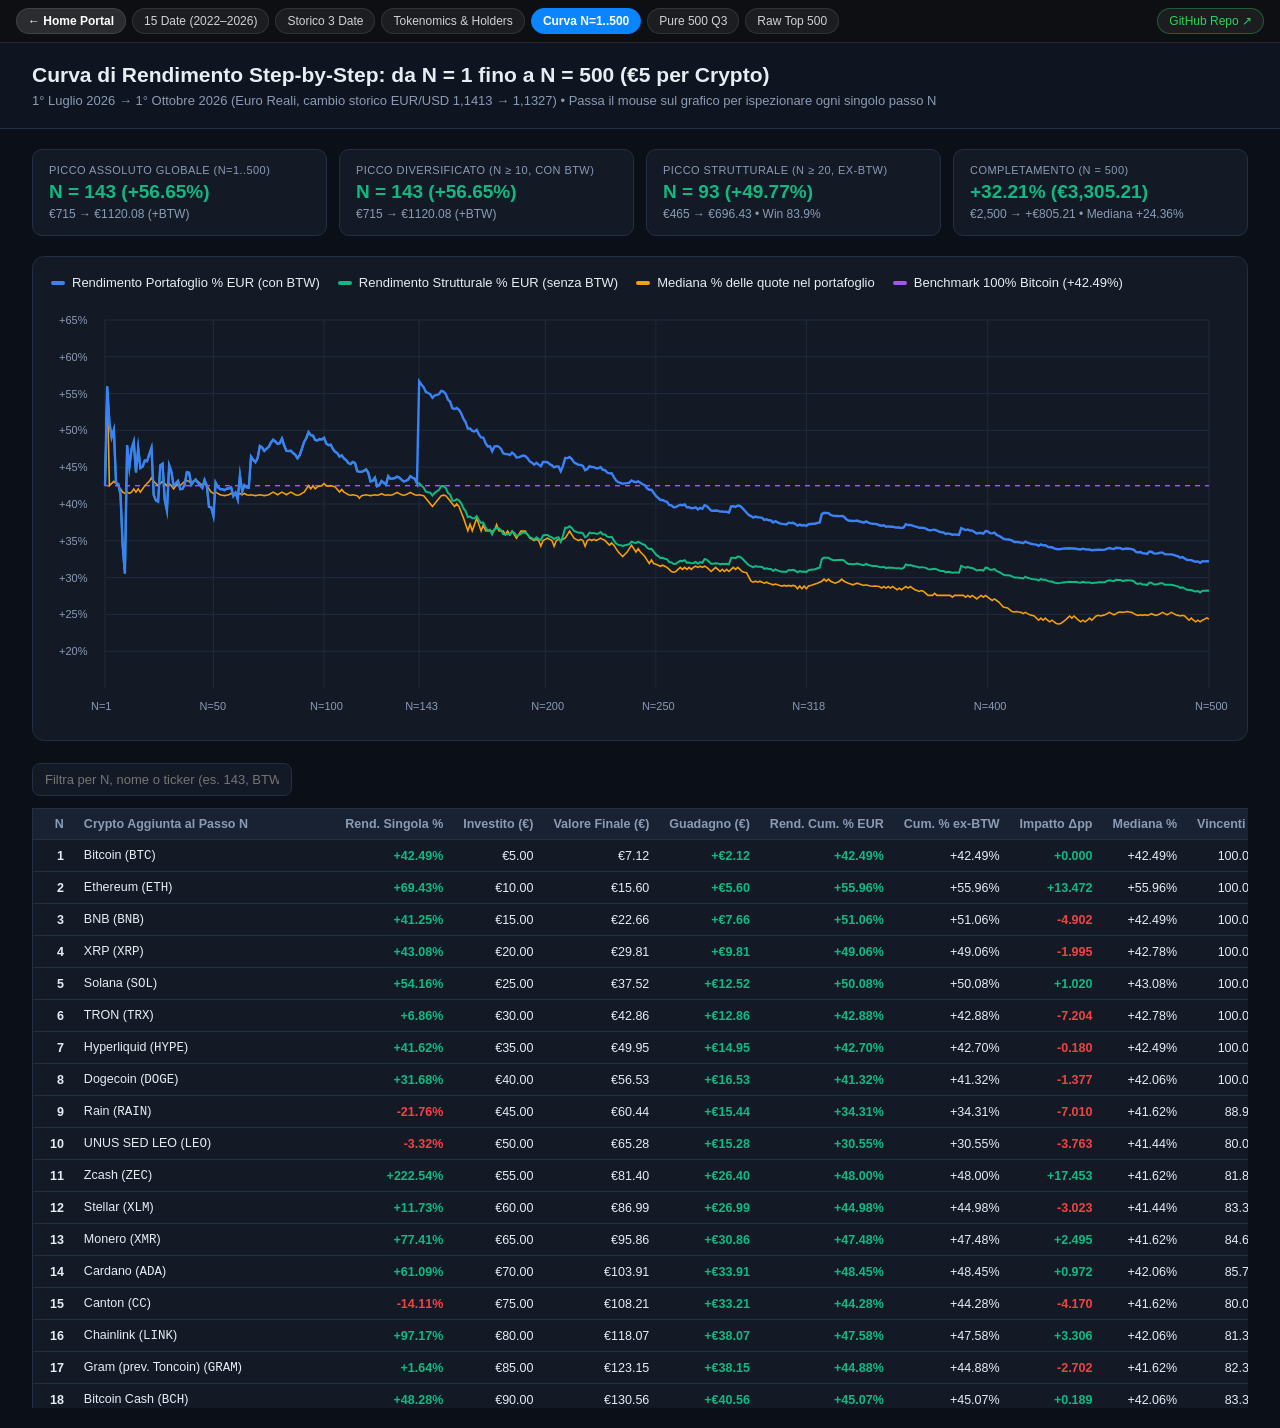
==== curva_rendimento_N1_to_N500.html @ 5c35a26c "Initial commit: Pure Crypto Top 500 multi-cycle forensic research (15 dates 2022-2026), 6 interactiv" ====
<!DOCTYPE html>
<html lang="it">
<head>
<meta charset="UTF-8">
<meta name="viewport" content="width=device-width, initial-scale=1.0">
<title>Curva di Rendimento Cumulativa Step-by-Step (N = 1 → 500)</title>
<style>
  :root { --bg:#0b0f17; --panel:#131a26; --border:#232f42; --text:#e6edf3; --muted:#8b9bb4; --blue:#3b82f6; --green:#10b981; --amber:#f59e0b; --red:#ef4444; --purple:#a855f7; }
  * { box-sizing:border-box; }
  body { margin:0; font-family:-apple-system,BlinkMacSystemFont,"Segoe UI",Roboto,sans-serif; background:var(--bg); color:var(--text); }
  header { padding:20px 32px; border-bottom:1px solid var(--border); background:#0f1520; }
  h1 { margin:0 0 6px; font-size:21px; }
  .sub { color:var(--muted); font-size:13px; }
  .wrap { padding:20px 32px; }
  .kpis { display:grid; grid-template-columns:repeat(auto-fit,minmax(220px,1fr)); gap:12px; margin-bottom:20px; }
  .kpi { background:var(--panel); border:1px solid var(--border); border-radius:10px; padding:14px 16px; }
  .kpi .lbl { font-size:11px; color:var(--muted); text-transform:uppercase; letter-spacing:.04em; }
  .kpi .val { font-size:19px; font-weight:700; margin-top:5px; }
  .kpi .det { font-size:12px; color:var(--muted); margin-top:4px; }
  .chart-card { background:var(--panel); border:1px solid var(--border); border-radius:12px; padding:18px; margin-bottom:22px; position:relative; }
  canvas { width:100%; height:420px; display:block; cursor:crosshair; }
  .legend { display:flex; flex-wrap:wrap; gap:18px; margin-bottom:12px; font-size:13px; }
  .leg-item { display:flex; align-items:center; gap:7px; }
  .swatch { width:14px; height:4px; border-radius:2px; }
  #tooltip { position:absolute; pointer-events:none; background:#0f172a; border:1px solid #334155; border-radius:8px; padding:10px 12px; font-size:12px; display:none; box-shadow:0 8px 24px rgba(0,0,0,.5); z-index:10; min-width:240px; }
  .controls { display:flex; gap:12px; flex-wrap:wrap; margin-bottom:12px; align-items:center; }
  input { background:var(--panel); color:var(--text); border:1px solid var(--border); border-radius:8px; padding:8px 12px; font-size:13px; min-width:260px; }
  table { width:100%; border-collapse:collapse; background:var(--panel); border:1px solid var(--border); font-size:12.5px; }
  th, td { padding:8px 10px; border-bottom:1px solid var(--border); text-align:right; white-space:nowrap; }
  th:nth-child(2), td:nth-child(2) { text-align:left; }
  th { background:#182232; color:var(--muted); position:sticky; top:0; cursor:pointer; }
  .pos { color:var(--green); font-weight:600; }
  .neg { color:var(--red); font-weight:600; }
</style>
</head>
<body>
<!-- AGY_UNIFIED_HUB_NAV -->
<style>
.agy-hub-nav{position:sticky;top:0;z-index:9999;display:flex;flex-wrap:wrap;align-items:center;gap:6px;padding:8px 16px;background:rgba(15,16,20,0.88);backdrop-filter:blur(14px);-webkit-backdrop-filter:blur(14px);border-bottom:1px solid rgba(255,255,255,0.1);font-family:-apple-system,BlinkMacSystemFont,"SF Pro Text","Segoe UI",Roboto,sans-serif;}
.agy-hub-nav .hub-pill{text-decoration:none;color:#d1d1d6;background:rgba(255,255,255,0.06);border:1px solid rgba(255,255,255,0.1);padding:5px 11px;border-radius:999px;font-size:12px;font-weight:500;transition:all .15s;}
.agy-hub-nav .hub-pill:hover{color:#fff;border-color:#0a84ff;background:rgba(10,132,255,0.2);}
.agy-hub-nav .hub-active{background:#0a84ff !important;color:#fff !important;border-color:#0a84ff !important;font-weight:600;}
.agy-hub-nav .hub-home{color:#fff;font-weight:600;background:rgba(255,255,255,0.12);}
.agy-hub-nav .hub-gh{margin-left:auto;color:#30d158;border-color:rgba(48,209,88,0.35);}
</style>
<nav class="agy-hub-nav"><a href="./index.html" class="hub-pill hub-home">&larr; Home Portal</a><a href="./multidate_15_2022_2026/dashboard_15date_ciclo_2022_2026.html" class="hub-pill">15 Date (2022–2026)</a><a href="./dashboard_storico_3date_500.html" class="hub-pill">Storico 3 Date</a><a href="./dashboard_tokenomics_holders_500.html" class="hub-pill">Tokenomics & Holders</a><a href="./curva_rendimento_N1_to_N500.html" class="hub-pill hub-active">Curva N=1..500</a><a href="./dashboard_pure500_crypto_2026.html" class="hub-pill">Pure 500 Q3</a><a href="./dashboard_top500_crypto_2026.html" class="hub-pill">Raw Top 500</a><a href="https://github.com/raffaele-ando/crypto-top500-multicycle-2022-2026" target="_blank" rel="noopener" class="hub-pill hub-gh">GitHub Repo &nearr;</a></nav>

<header>
  <h1>Curva di Rendimento Step-by-Step: da N = 1 fino a N = 500 (€5 per Crypto)</h1>
  <div class="sub">1° Luglio 2026 → 1° Ottobre 2026 (Euro Reali, cambio storico EUR/USD 1,1413 → 1,1327) • Passa il mouse sul grafico per ispezionare ogni singolo passo N</div>
</header>
<div class="wrap">
  <div class="kpis">
    <div class="kpi"><div class="lbl">Picco Assoluto Globale (N=1..500)</div><div class="val pos">N = 143 (+56.65%)</div><div class="det">€715 → €1120.08 (+BTW)</div></div>
    <div class="kpi"><div class="lbl">Picco Diversificato (N ≥ 10, con BTW)</div><div class="val pos">N = 143 (+56.65%)</div><div class="det">€715 → €1120.08 (+BTW)</div></div>
    <div class="kpi"><div class="lbl">Picco Strutturale (N ≥ 20, ex-BTW)</div><div class="val pos">N = 93 (+49.77%)</div><div class="det">€465 → €696.43 • Win 83.9%</div></div>
    <div class="kpi"><div class="lbl">Completamento (N = 500)</div><div class="val pos">+32.21% (€3,305.21)</div><div class="det">€2,500 → +€805.21 • Mediana +24.36%</div></div>
  </div>
  <div class="chart-card">
    <div class="legend">
      <div class="leg-item"><span class="swatch" style="background:#3b82f6"></span>Rendimento Portafoglio % EUR (con BTW)</div>
      <div class="leg-item"><span class="swatch" style="background:#10b981"></span>Rendimento Strutturale % EUR (senza BTW)</div>
      <div class="leg-item"><span class="swatch" style="background:#f59e0b"></span>Mediana % delle quote nel portafoglio</div>
      <div class="leg-item"><span class="swatch" style="background:#a855f7"></span>Benchmark 100% Bitcoin (+42.49%)</div>
    </div>
    <canvas id="cv"></canvas>
    <div id="tooltip"></div>
  </div>
  <div class="controls">
    <input type="text" id="q" placeholder="Filtra per N, nome o ticker (es. 143, BTW, PUMP, ETH)...">
  </div>
  <div style="overflow-x:auto; max-height:600px; overflow-y:auto;">
    <table>
      <thead>
        <tr>
          <th data-k="N">N</th>
          <th data-k="added_name">Crypto Aggiunta al Passo N</th>
          <th data-k="added_coin_pct_eur">Rend. Singola %</th>
          <th data-k="invested_eur">Investito (€)</th>
          <th data-k="portfolio_val_eur_real">Valore Finale (€)</th>
          <th data-k="portfolio_pnl_eur_real">Guadagno (€)</th>
          <th data-k="portfolio_pct_eur_real">Rend. Cum. % EUR</th>
          <th data-k="portfolio_pct_eur_ex_btw">Cum. % ex-BTW</th>
          <th data-k="marginal_impact_pp">Impatto Δpp</th>
          <th data-k="median_return_pct">Mediana %</th>
          <th data-k="win_rate_pct">Vincenti %</th>
        </tr>
      </thead>
      <tbody id="tb"></tbody>
    </table>
  </div>
</div>
<script>
const STEPS = [{"N": 1, "forensic_id": "cmc-1", "step_id": "step-001", "added_name": "Bitcoin", "added_symbol": "BTC", "added_mcap_jul1_usd": 1203130405284.7786, "added_coin_val_oct1_eur": 7.1244, "added_coin_pct_eur": 42.49, "invested_eur": 5.0, "portfolio_val_eur_real": 7.12, "portfolio_pnl_eur_real": 2.12, "portfolio_pct_eur_real": 42.4884, "portfolio_val_eur_const": 7.07, "portfolio_pct_usd": 41.413, "portfolio_pct_eur_ex_btw": 42.4884, "marginal_impact_pp": 0.0, "median_return_pct": 42.49, "winners": 1, "win_rate_pct": 100.0, "cross_sectional_std_pct": 0.0}, {"N": 2, "forensic_id": "cmc-1027", "step_id": "step-002", "added_name": "Ethereum", "added_symbol": "ETH", "added_mcap_jul1_usd": 194174764118.79102, "added_coin_val_oct1_eur": 8.4717, "added_coin_pct_eur": 69.43, "invested_eur": 10.0, "portfolio_val_eur_real": 15.6, "portfolio_pnl_eur_real": 5.6, "portfolio_pct_eur_real": 55.9608, "portfolio_val_eur_const": 15.48, "portfolio_pct_usd": 54.7837, "portfolio_pct_eur_ex_btw": 55.9608, "marginal_impact_pp": 13.4724, "median_return_pct": 55.96, "winners": 2, "win_rate_pct": 100.0, "cross_sectional_std_pct": 19.05}, {"N": 3, "forensic_id": "cmc-1839", "step_id": "step-003", "added_name": "BNB", "added_symbol": "BNB", "added_mcap_jul1_usd": 74145223949.48012, "added_coin_val_oct1_eur": 7.0627, "added_coin_pct_eur": 41.25, "invested_eur": 15.0, "portfolio_val_eur_real": 22.66, "portfolio_pnl_eur_real": 7.66, "portfolio_pct_eur_real": 51.0584, "portfolio_val_eur_const": 22.49, "portfolio_pct_usd": 49.9182, "portfolio_pct_eur_ex_btw": 51.0584, "marginal_impact_pp": -4.9024, "median_return_pct": 42.49, "winners": 3, "win_rate_pct": 100.0, "cross_sectional_std_pct": 15.92}, {"N": 4, "forensic_id": "cmc-52", "step_id": "step-004", "added_name": "XRP", "added_symbol": "XRP", "added_mcap_jul1_usd": 65487268447.62558, "added_coin_val_oct1_eur": 7.1539, "added_coin_pct_eur": 43.08, "invested_eur": 20.0, "portfolio_val_eur_real": 29.81, "portfolio_pnl_eur_real": 9.81, "portfolio_pct_eur_real": 49.0634, "portfolio_val_eur_const": 29.59, "portfolio_pct_usd": 47.9384, "portfolio_pct_eur_ex_btw": 49.0634, "marginal_impact_pp": -1.9949, "median_return_pct": 42.78, "winners": 4, "win_rate_pct": 100.0, "cross_sectional_std_pct": 13.6}, {"N": 5, "forensic_id": "cmc-5426", "step_id": "step-005", "added_name": "Solana", "added_symbol": "SOL", "added_mcap_jul1_usd": 44951996941.538666, "added_coin_val_oct1_eur": 7.7082, "added_coin_pct_eur": 54.16, "invested_eur": 25.0, "portfolio_val_eur_real": 37.52, "portfolio_pnl_eur_real": 12.52, "portfolio_pct_eur_real": 50.0837, "portfolio_val_eur_const": 37.24, "portfolio_pct_usd": 48.9509, "portfolio_pct_eur_ex_btw": 50.0837, "marginal_impact_pp": 1.0202, "median_return_pct": 43.08, "winners": 5, "win_rate_pct": 100.0, "cross_sectional_std_pct": 12.0}, {"N": 6, "forensic_id": "cmc-1958", "step_id": "step-006", "added_name": "TRON", "added_symbol": "TRX", "added_mcap_jul1_usd": 29945136382.44714, "added_coin_val_oct1_eur": 5.3431, "added_coin_pct_eur": 6.86, "invested_eur": 30.0, "portfolio_val_eur_real": 42.86, "portfolio_pnl_eur_real": 12.86, "portfolio_pct_eur_real": 42.8802, "portfolio_val_eur_const": 42.54, "portfolio_pct_usd": 41.8018, "portfolio_pct_eur_ex_btw": 42.8802, "marginal_impact_pp": -7.2035, "median_return_pct": 42.78, "winners": 6, "win_rate_pct": 100.0, "cross_sectional_std_pct": 20.65}, {"N": 7, "forensic_id": "cmc-32196", "step_id": "step-007", "added_name": "Hyperliquid", "added_symbol": "HYPE", "added_mcap_jul1_usd": 15774799943.296915, "added_coin_val_oct1_eur": 7.0811, "added_coin_pct_eur": 41.62, "invested_eur": 35.0, "portfolio_val_eur_real": 49.95, "portfolio_pnl_eur_real": 14.95, "portfolio_pct_eur_real": 42.7004, "portfolio_val_eur_const": 49.57, "portfolio_pct_usd": 41.6234, "portfolio_pct_eur_ex_btw": 42.7004, "marginal_impact_pp": -0.1798, "median_return_pct": 42.49, "winners": 7, "win_rate_pct": 100.0, "cross_sectional_std_pct": 18.86}, {"N": 8, "forensic_id": "cmc-74", "step_id": "step-008", "added_name": "Dogecoin", "added_symbol": "DOGE", "added_mcap_jul1_usd": 11180024295.686674, "added_coin_val_oct1_eur": 6.5841, "added_coin_pct_eur": 31.68, "invested_eur": 40.0, "portfolio_val_eur_real": 56.53, "portfolio_pnl_eur_real": 16.53, "portfolio_pct_eur_real": 41.3232, "portfolio_val_eur_const": 56.1, "portfolio_pct_usd": 40.2566, "portfolio_pct_eur_ex_btw": 41.3232, "marginal_impact_pp": -1.3772, "median_return_pct": 42.06, "winners": 8, "win_rate_pct": 100.0, "cross_sectional_std_pct": 17.89}, {"N": 9, "forensic_id": "cmc-38341", "step_id": "step-009", "added_name": "Rain", "added_symbol": "RAIN", "added_mcap_jul1_usd": 10283166117.10644, "added_coin_val_oct1_eur": 3.9119, "added_coin_pct_eur": -21.76, "invested_eur": 45.0, "portfolio_val_eur_real": 60.44, "portfolio_pnl_eur_real": 15.44, "portfolio_pct_eur_real": 34.3138, "portfolio_val_eur_const": 59.99, "portfolio_pct_usd": 33.3, "portfolio_pct_eur_ex_btw": 34.3138, "marginal_impact_pp": -7.0095, "median_return_pct": 41.62, "winners": 8, "win_rate_pct": 88.89, "cross_sectional_std_pct": 26.87}, {"N": 10, "forensic_id": "cmc-3957", "step_id": "step-010", "added_name": "UNUS SED LEO", "added_symbol": "LEO", "added_mcap_jul1_usd": 8509084747.01246, "added_coin_val_oct1_eur": 4.8342, "added_coin_pct_eur": -3.32, "invested_eur": 50.0, "portfolio_val_eur_real": 65.28, "portfolio_pnl_eur_real": 15.28, "portfolio_pct_eur_real": 30.5508, "portfolio_val_eur_const": 64.78, "portfolio_pct_usd": 29.5655, "portfolio_pct_eur_ex_btw": 30.5508, "marginal_impact_pp": -3.7629, "median_return_pct": 41.44, "winners": 8, "win_rate_pct": 80.0, "cross_sectional_std_pct": 27.99}, {"N": 11, "forensic_id": "cmc-1437", "step_id": "step-011", "added_name": "Zcash", "added_symbol": "ZEC", "added_mcap_jul1_usd": 6979238026.708068, "added_coin_val_oct1_eur": 16.1268, "added_coin_pct_eur": 222.54, "invested_eur": 55.0, "portfolio_val_eur_real": 81.4, "portfolio_pnl_eur_real": 26.4, "portfolio_pct_eur_real": 48.004, "portfolio_val_eur_const": 80.79, "portfolio_pct_usd": 46.887, "portfolio_pct_eur_ex_btw": 48.004, "marginal_impact_pp": 17.4532, "median_return_pct": 41.62, "winners": 9, "win_rate_pct": 81.82, "cross_sectional_std_pct": 63.69}, {"N": 12, "forensic_id": "cmc-512", "step_id": "step-012", "added_name": "Stellar", "added_symbol": "XLM", "added_mcap_jul1_usd": 6713867828.44067, "added_coin_val_oct1_eur": 5.5863, "added_coin_pct_eur": 11.73, "invested_eur": 60.0, "portfolio_val_eur_real": 86.99, "portfolio_pnl_eur_real": 26.99, "portfolio_pct_eur_real": 44.9809, "portfolio_val_eur_const": 86.33, "portfolio_pct_usd": 43.8866, "portfolio_pct_eur_ex_btw": 44.9809, "marginal_impact_pp": -3.0232, "median_return_pct": 41.44, "winners": 10, "win_rate_pct": 83.33, "cross_sectional_std_pct": 61.62}, {"N": 13, "forensic_id": "cmc-328", "step_id": "step-013", "added_name": "Monero", "added_symbol": "XMR", "added_mcap_jul1_usd": 5800906334.501596, "added_coin_val_oct1_eur": 8.8707, "added_coin_pct_eur": 77.41, "invested_eur": 65.0, "portfolio_val_eur_real": 95.86, "portfolio_pnl_eur_real": 30.86, "portfolio_pct_eur_real": 47.4758, "portfolio_val_eur_const": 95.14, "portfolio_pct_usd": 46.3627, "portfolio_pct_eur_ex_btw": 47.4758, "marginal_impact_pp": 2.4949, "median_return_pct": 41.62, "winners": 11, "win_rate_pct": 84.62, "cross_sectional_std_pct": 59.68}, {"N": 14, "forensic_id": "cmc-2010", "step_id": "step-014", "added_name": "Cardano", "added_symbol": "ADA", "added_mcap_jul1_usd": 5607029294.063232, "added_coin_val_oct1_eur": 8.0544, "added_coin_pct_eur": 61.09, "invested_eur": 70.0, "portfolio_val_eur_real": 103.91, "portfolio_pnl_eur_real": 33.91, "portfolio_pct_eur_real": 48.4481, "portfolio_val_eur_const": 103.13, "portfolio_pct_usd": 47.3277, "portfolio_pct_eur_ex_btw": 48.4481, "marginal_impact_pp": 0.9723, "median_return_pct": 42.06, "winners": 12, "win_rate_pct": 85.71, "cross_sectional_std_pct": 57.45}, {"N": 15, "forensic_id": "cmc-37263", "step_id": "step-015", "added_name": "Canton", "added_symbol": "CC", "added_mcap_jul1_usd": 5485744370.391269, "added_coin_val_oct1_eur": 4.2945, "added_coin_pct_eur": -14.11, "invested_eur": 75.0, "portfolio_val_eur_real": 108.21, "portfolio_pnl_eur_real": 33.21, "portfolio_pct_eur_real": 44.2776, "portfolio_val_eur_const": 107.39, "portfolio_pct_usd": 43.1886, "portfolio_pct_eur_ex_btw": 44.2776, "marginal_impact_pp": -4.1705, "median_return_pct": 41.62, "winners": 12, "win_rate_pct": 80.0, "cross_sectional_std_pct": 57.67}, {"N": 16, "forensic_id": "cmc-1975", "step_id": "step-016", "added_name": "Chainlink", "added_symbol": "LINK", "added_mcap_jul1_usd": 5344269455.731005, "added_coin_val_oct1_eur": 9.8585, "added_coin_pct_eur": 97.17, "invested_eur": 80.0, "portfolio_val_eur_real": 118.07, "portfolio_pnl_eur_real": 38.07, "portfolio_pct_eur_real": 47.5834, "portfolio_val_eur_const": 117.18, "portfolio_pct_usd": 46.4695, "portfolio_pct_eur_ex_btw": 47.5834, "marginal_impact_pp": 3.3058, "median_return_pct": 42.06, "winners": 13, "win_rate_pct": 81.25, "cross_sectional_std_pct": 57.26}, {"N": 17, "forensic_id": "cmc-11419", "step_id": "step-017", "added_name": "Gram (prev. Toncoin)", "added_symbol": "GRAM", "added_mcap_jul1_usd": 4216980730.014805, "added_coin_val_oct1_eur": 5.0821, "added_coin_pct_eur": 1.64, "invested_eur": 85.0, "portfolio_val_eur_real": 123.15, "portfolio_pnl_eur_real": 38.15, "portfolio_pct_eur_real": 44.881, "portfolio_val_eur_const": 122.22, "portfolio_pct_usd": 43.7875, "portfolio_pct_eur_ex_btw": 44.881, "marginal_impact_pp": -2.7024, "median_return_pct": 41.62, "winners": 14, "win_rate_pct": 82.35, "cross_sectional_std_pct": 56.55}, {"N": 18, "forensic_id": "cmc-1831", "step_id": "step-018", "added_name": "Bitcoin Cash", "added_symbol": "BCH", "added_mcap_jul1_usd": 4216388659.210888, "added_coin_val_oct1_eur": 7.4138, "added_coin_pct_eur": 48.28, "invested_eur": 90.0, "portfolio_val_eur_real": 130.56, "portfolio_pnl_eur_real": 40.56, "portfolio_pct_eur_real": 45.0696, "portfolio_val_eur_const": 129.58, "portfolio_pct_usd": 43.9747, "portfolio_pct_eur_ex_btw": 45.0696, "marginal_impact_pp": 0.1886, "median_return_pct": 42.06, "winners": 15, "win_rate_pct": 83.33, "cross_sectional_std_pct": 54.87}, {"N": 19, "forensic_id": "cmc-2", "step_id": "step-019", "added_name": "Litecoin", "added_symbol": "LTC", "added_mcap_jul1_usd": 3299010079.6821723, "added_coin_val_oct1_eur": 8.0389, "added_coin_pct_eur": 60.78, "invested_eur": 95.0, "portfolio_val_eur_real": 138.6, "portfolio_pnl_eur_real": 43.6, "portfolio_pct_eur_real": 45.8963, "portfolio_val_eur_const": 137.56, "portfolio_pct_usd": 44.7952, "portfolio_pct_eur_ex_btw": 45.8963, "marginal_impact_pp": 0.8268, "median_return_pct": 42.49, "winners": 16, "win_rate_pct": 84.21, "cross_sectional_std_pct": 53.45}, {"N": 20, "forensic_id": "cmc-4642", "step_id": "step-020", "added_name": "Hedera", "added_symbol": "HBAR", "added_mcap_jul1_usd": 3123294676.7184954, "added_coin_val_oct1_eur": 7.203, "added_coin_pct_eur": 44.06, "invested_eur": 100.0, "portfolio_val_eur_real": 145.8, "portfolio_pnl_eur_real": 45.8, "portfolio_pct_eur_real": 45.8045, "portfolio_val_eur_const": 144.7, "portfolio_pct_usd": 44.7041, "portfolio_pct_eur_ex_btw": 45.8045, "marginal_impact_pp": -0.0918, "median_return_pct": 42.78, "winners": 17, "win_rate_pct": 85.0, "cross_sectional_std_pct": 52.02}, {"N": 21, "forensic_id": "cmc-20947", "step_id": "step-021", "added_name": "Sui", "added_symbol": "SUI", "added_mcap_jul1_usd": 2899278994.172005, "added_coin_val_oct1_eur": 8.2781, "added_coin_pct_eur": 65.56, "invested_eur": 105.0, "portfolio_val_eur_real": 154.08, "portfolio_pnl_eur_real": 49.08, "portfolio_pct_eur_real": 46.7454, "portfolio_val_eur_const": 152.92, "portfolio_pct_usd": 45.6378, "portfolio_pct_eur_ex_btw": 46.7454, "marginal_impact_pp": 0.9409, "median_return_pct": 43.08, "winners": 18, "win_rate_pct": 85.71, "cross_sectional_std_pct": 50.89}, {"N": 22, "forensic_id": "cmc-5805", "step_id": "step-022", "added_name": "Avalanche", "added_symbol": "AVAX", "added_mcap_jul1_usd": 2876871231.8290606, "added_coin_val_oct1_eur": 8.3169, "added_coin_pct_eur": 66.34, "invested_eur": 110.0, "portfolio_val_eur_real": 162.4, "portfolio_pnl_eur_real": 52.4, "portfolio_pct_eur_real": 47.636, "portfolio_val_eur_const": 161.17, "portfolio_pct_usd": 46.5217, "portfolio_pct_eur_ex_btw": 47.636, "marginal_impact_pp": 0.8906, "median_return_pct": 43.57, "winners": 19, "win_rate_pct": 86.36, "cross_sectional_std_pct": 49.84}, {"N": 23, "forensic_id": "cmc-33223", "step_id": "step-023", "added_name": "LAB", "added_symbol": "LAB", "added_mcap_jul1_usd": 2777370759.866194, "added_coin_val_oct1_eur": 0.0298, "added_coin_pct_eur": -99.4, "invested_eur": 115.0, "portfolio_val_eur_real": 162.43, "portfolio_pnl_eur_real": 47.43, "portfolio_pct_eur_real": 41.243, "portfolio_val_eur_const": 161.2, "portfolio_pct_usd": 40.177, "portfolio_pct_eur_ex_btw": 41.243, "marginal_impact_pp": -6.393, "median_return_pct": 43.08, "winners": 19, "win_rate_pct": 82.61, "cross_sectional_std_pct": 57.54}, {"N": 24, "forensic_id": "cmc-3635", "step_id": "step-024", "added_name": "Cronos", "added_symbol": "CRO", "added_mcap_jul1_usd": 2568891028.042209, "added_coin_val_oct1_eur": 6.1675, "added_coin_pct_eur": 23.35, "invested_eur": 120.0, "portfolio_val_eur_real": 168.6, "portfolio_pnl_eur_real": 48.6, "portfolio_pct_eur_real": 40.4974, "portfolio_val_eur_const": 167.32, "portfolio_pct_usd": 39.437, "portfolio_pct_eur_ex_btw": 40.4974, "marginal_impact_pp": -0.7456, "median_return_pct": 42.78, "winners": 20, "win_rate_pct": 83.33, "cross_sectional_std_pct": 56.39}, {"N": 25, "forensic_id": "cmc-5994", "step_id": "step-025", "added_name": "Shiba Inu", "added_symbol": "SHIB", "added_mcap_jul1_usd": 2520786711.8176694, "added_coin_val_oct1_eur": 6.816, "added_coin_pct_eur": 36.32, "invested_eur": 125.0, "portfolio_val_eur_real": 175.41, "portfolio_pnl_eur_real": 50.41, "portfolio_pct_eur_real": 40.3303, "portfolio_val_eur_const": 174.09, "portfolio_pct_usd": 39.2712, "portfolio_pct_eur_ex_btw": 40.3303, "marginal_impact_pp": -0.1671, "median_return_pct": 42.49, "winners": 21, "win_rate_pct": 84.0, "cross_sectional_std_pct": 55.21}, {"N": 26, "forensic_id": "cmc-6535", "step_id": "step-026", "added_name": "NEAR Protocol", "added_symbol": "NEAR", "added_mcap_jul1_usd": 2344060269.9206953, "added_coin_val_oct1_eur": 13.4258, "added_coin_pct_eur": 168.52, "invested_eur": 130.0, "portfolio_val_eur_real": 188.84, "portfolio_pnl_eur_real": 58.84, "portfolio_pct_eur_real": 45.2605, "portfolio_val_eur_const": 187.41, "portfolio_pct_usd": 44.1642, "portfolio_pct_eur_ex_btw": 45.2605, "marginal_impact_pp": 4.9302, "median_return_pct": 42.78, "winners": 22, "win_rate_pct": 84.62, "cross_sectional_std_pct": 59.65}, {"N": 27, "forensic_id": "cmc-22974", "step_id": "step-027", "added_name": "Bittensor", "added_symbol": "TAO", "added_mcap_jul1_usd": 2243717133.7365546, "added_coin_val_oct1_eur": 7.5421, "added_coin_pct_eur": 50.84, "invested_eur": 135.0, "portfolio_val_eur_real": 196.38, "portfolio_pnl_eur_real": 61.38, "portfolio_pct_eur_real": 45.4672, "portfolio_val_eur_const": 194.9, "portfolio_pct_usd": 44.3693, "portfolio_pct_eur_ex_btw": 45.4672, "marginal_impact_pp": 0.2067, "median_return_pct": 43.08, "winners": 23, "win_rate_pct": 85.19, "cross_sectional_std_pct": 58.5}, {"N": 28, "forensic_id": "cmc-7326", "step_id": "step-028", "added_name": "DeXe", "added_symbol": "DEXE", "added_mcap_jul1_usd": 1932771566.6379426, "added_coin_val_oct1_eur": 0.4158, "added_coin_pct_eur": -91.68, "invested_eur": 140.0, "portfolio_val_eur_real": 196.8, "portfolio_pnl_eur_real": 56.8, "portfolio_pct_eur_real": 40.5689, "portfolio_val_eur_const": 195.31, "portfolio_pct_usd": 39.508, "portfolio_pct_eur_ex_btw": 40.5689, "marginal_impact_pp": -4.8983, "median_return_pct": 42.78, "winners": 23, "win_rate_pct": 82.14, "cross_sectional_std_pct": 62.99}, {"N": 29, "forensic_id": "cmc-33251", "step_id": "step-029", "added_name": "World Liberty Financial", "added_symbol": "WLFI", "added_mcap_jul1_usd": 1824635960.482095, "added_coin_val_oct1_eur": 4.9011, "added_coin_pct_eur": -1.98, "invested_eur": 145.0, "portfolio_val_eur_real": 201.7, "portfolio_pnl_eur_real": 56.7, "portfolio_pct_eur_real": 39.1018, "portfolio_val_eur_const": 200.18, "portfolio_pct_usd": 38.052, "portfolio_pct_eur_ex_btw": 39.1018, "marginal_impact_pp": -1.4671, "median_return_pct": 42.49, "winners": 23, "win_rate_pct": 79.31, "cross_sectional_std_pct": 62.36}, {"N": 30, "forensic_id": "cmc-7083", "step_id": "step-030", "added_name": "Uniswap", "added_symbol": "UNI", "added_mcap_jul1_usd": 1732102856.7821746, "added_coin_val_oct1_eur": 16.2204, "added_coin_pct_eur": 224.41, "invested_eur": 150.0, "portfolio_val_eur_real": 217.92, "portfolio_pnl_eur_real": 67.92, "portfolio_pct_eur_real": 45.2787, "portfolio_val_eur_const": 216.27, "portfolio_pct_usd": 44.1822, "portfolio_pct_eur_ex_btw": 45.2787, "marginal_impact_pp": 6.1769, "median_return_pct": 42.78, "winners": 24, "win_rate_pct": 80.0, "cross_sectional_std_pct": 69.99}, {"N": 31, "forensic_id": "cmc-36341", "step_id": "step-031", "added_name": "Aster", "added_symbol": "ASTER", "added_mcap_jul1_usd": 1698110486.7265217, "added_coin_val_oct1_eur": 5.925, "added_coin_pct_eur": 18.5, "invested_eur": 155.0, "portfolio_val_eur_real": 223.84, "portfolio_pnl_eur_real": 68.84, "portfolio_pct_eur_real": 44.4149, "portfolio_val_eur_const": 222.15, "portfolio_pct_usd": 43.3249, "portfolio_pct_eur_ex_btw": 44.4149, "marginal_impact_pp": -0.8638, "median_return_pct": 42.49, "winners": 25, "win_rate_pct": 80.65, "cross_sectional_std_pct": 68.98}, {"N": 32, "forensic_id": "cmc-35491", "step_id": "step-032", "added_name": "MemeCore", "added_symbol": "M", "added_mcap_jul1_usd": 1684623410.4597538, "added_coin_val_oct1_eur": 4.1434, "added_coin_pct_eur": -17.13, "invested_eur": 160.0, "portfolio_val_eur_real": 227.99, "portfolio_pnl_eur_real": 67.99, "portfolio_pct_eur_real": 42.4915, "portfolio_val_eur_const": 226.27, "portfolio_pct_usd": 41.4161, "portfolio_pct_eur_ex_btw": 42.4915, "marginal_impact_pp": -1.9234, "median_return_pct": 42.06, "winners": 25, "win_rate_pct": 78.12, "cross_sectional_std_pct": 68.73}, {"N": 33, "forensic_id": "cmc-3897", "step_id": "step-033", "added_name": "OKB", "added_symbol": "OKB", "added_mcap_jul1_usd": 1678660531.4658592, "added_coin_val_oct1_eur": 7.639, "added_coin_pct_eur": 52.78, "invested_eur": 165.0, "portfolio_val_eur_real": 235.63, "portfolio_pnl_eur_real": 70.63, "portfolio_pct_eur_real": 42.8033, "portfolio_val_eur_const": 233.85, "portfolio_pct_usd": 41.7255, "portfolio_pct_eur_ex_btw": 42.8033, "marginal_impact_pp": 0.3118, "median_return_pct": 42.49, "winners": 26, "win_rate_pct": 78.79, "cross_sectional_std_pct": 67.67}, {"N": 34, "forensic_id": "cmc-21159", "step_id": "step-034", "added_name": "Ondo", "added_symbol": "ONDO", "added_mcap_jul1_usd": 1580636878.894027, "added_coin_val_oct1_eur": 7.7135, "added_coin_pct_eur": 54.27, "invested_eur": 170.0, "portfolio_val_eur_real": 243.34, "portfolio_pnl_eur_real": 73.34, "portfolio_pct_eur_real": 43.1406, "portfolio_val_eur_const": 241.5, "portfolio_pct_usd": 42.0602, "portfolio_pct_eur_ex_btw": 43.1406, "marginal_impact_pp": 0.3373, "median_return_pct": 42.78, "winners": 27, "win_rate_pct": 79.41, "cross_sectional_std_pct": 66.67}, {"N": 35, "forensic_id": "cmc-29160", "step_id": "step-035", "added_name": "HTX", "added_symbol": "HTX", "added_mcap_jul1_usd": 1496209337.1802263, "added_coin_val_oct1_eur": 5.1948, "added_coin_pct_eur": 3.9, "invested_eur": 175.0, "portfolio_val_eur_real": 248.53, "portfolio_pnl_eur_real": 73.53, "portfolio_pct_eur_real": 42.0193, "portfolio_val_eur_const": 246.66, "portfolio_pct_usd": 40.9474, "portfolio_pct_eur_ex_btw": 42.0193, "marginal_impact_pp": -1.1213, "median_return_pct": 42.49, "winners": 28, "win_rate_pct": 80.0, "cross_sectional_std_pct": 66.01}, {"N": 36, "forensic_id": "cmc-6636", "step_id": "step-036", "added_name": "Polkadot", "added_symbol": "DOT", "added_mcap_jul1_usd": 1399859054.8944674, "added_coin_val_oct1_eur": 7.1645, "added_coin_pct_eur": 43.29, "invested_eur": 180.0, "portfolio_val_eur_real": 255.7, "portfolio_pnl_eur_real": 75.7, "portfolio_pct_eur_real": 42.0546, "portfolio_val_eur_const": 253.77, "portfolio_pct_usd": 40.9824, "portfolio_pct_eur_ex_btw": 42.0546, "marginal_impact_pp": 0.0353, "median_return_pct": 42.78, "winners": 29, "win_rate_pct": 80.56, "cross_sectional_std_pct": 65.06}, {"N": 37, "forensic_id": "cmc-27075", "step_id": "step-037", "added_name": "Mantle", "added_symbol": "MNT", "added_mcap_jul1_usd": 1396414057.8337445, "added_coin_val_oct1_eur": 8.1162, "added_coin_pct_eur": 62.32, "invested_eur": 185.0, "portfolio_val_eur_real": 263.81, "portfolio_pnl_eur_real": 78.81, "portfolio_pct_eur_real": 42.6024, "portfolio_val_eur_const": 261.82, "portfolio_pct_usd": 41.5261, "portfolio_pct_eur_ex_btw": 42.6024, "marginal_impact_pp": 0.5478, "median_return_pct": 43.08, "winners": 30, "win_rate_pct": 81.08, "cross_sectional_std_pct": 64.24}, {"N": 38, "forensic_id": "cmc-7278", "step_id": "step-038", "added_name": "Aave", "added_symbol": "AAVE", "added_mcap_jul1_usd": 1281586451.0385778, "added_coin_val_oct1_eur": 10.3996, "added_coin_pct_eur": 107.99, "invested_eur": 190.0, "portfolio_val_eur_real": 274.21, "portfolio_pnl_eur_real": 84.21, "portfolio_pct_eur_real": 44.3232, "portfolio_val_eur_const": 272.14, "portfolio_pct_usd": 43.2339, "portfolio_pct_eur_ex_btw": 44.3232, "marginal_impact_pp": 1.7208, "median_return_pct": 43.18, "winners": 31, "win_rate_pct": 81.58, "cross_sectional_std_pct": 64.25}, {"N": 39, "forensic_id": "cmc-13502", "step_id": "step-039", "added_name": "Worldcoin", "added_symbol": "WLD", "added_mcap_jul1_usd": 1267924706.4406395, "added_coin_val_oct1_eur": 7.0571, "added_coin_pct_eur": 41.14, "invested_eur": 195.0, "portfolio_val_eur_real": 281.27, "portfolio_pnl_eur_real": 86.27, "portfolio_pct_eur_real": 44.2416, "portfolio_val_eur_const": 279.15, "portfolio_pct_usd": 43.1529, "portfolio_pct_eur_ex_btw": 44.2416, "marginal_impact_pp": -0.0816, "median_return_pct": 43.08, "winners": 32, "win_rate_pct": 82.05, "cross_sectional_std_pct": 63.4}, {"N": 40, "forensic_id": "cmc-35697", "step_id": "step-040", "added_name": "Pi", "added_symbol": "PI", "added_mcap_jul1_usd": 1250769957.8073792, "added_coin_val_oct1_eur": 3.9658, "added_coin_pct_eur": -20.68, "invested_eur": 200.0, "portfolio_val_eur_real": 285.24, "portfolio_pnl_eur_real": 85.24, "portfolio_pct_eur_real": 42.6185, "portfolio_val_eur_const": 283.08, "portfolio_pct_usd": 41.542, "portfolio_pct_eur_ex_btw": 42.6185, "marginal_impact_pp": -1.6231, "median_return_pct": 42.78, "winners": 32, "win_rate_pct": 80.0, "cross_sectional_std_pct": 63.42}, {"N": 41, "forensic_id": "cmc-33038", "step_id": "step-041", "added_name": "Sky", "added_symbol": "SKY", "added_mcap_jul1_usd": 1230752829.9571123, "added_coin_val_oct1_eur": 8.0428, "added_coin_pct_eur": 60.86, "invested_eur": 205.0, "portfolio_val_eur_real": 293.28, "portfolio_pnl_eur_real": 88.28, "portfolio_pct_eur_real": 43.0633, "portfolio_val_eur_const": 291.07, "portfolio_pct_usd": 41.9835, "portfolio_pct_eur_ex_btw": 43.0633, "marginal_impact_pp": 0.4448, "median_return_pct": 43.08, "winners": 33, "win_rate_pct": 80.49, "cross_sectional_std_pct": 62.68}, {"N": 42, "forensic_id": "cmc-8916", "step_id": "step-042", "added_name": "Internet Computer", "added_symbol": "ICP", "added_mcap_jul1_usd": 1190071513.3986018, "added_coin_val_oct1_eur": 7.7133, "added_coin_pct_eur": 54.27, "invested_eur": 210.0, "portfolio_val_eur_real": 300.99, "portfolio_pnl_eur_real": 90.99, "portfolio_pct_eur_real": 43.33, "portfolio_val_eur_const": 298.72, "portfolio_pct_usd": 42.2482, "portfolio_pct_eur_ex_btw": 43.33, "marginal_impact_pp": 0.2667, "median_return_pct": 43.18, "winners": 34, "win_rate_pct": 80.95, "cross_sectional_std_pct": 61.94}, {"N": 43, "forensic_id": "cmc-11092", "step_id": "step-043", "added_name": "Bitget Token", "added_symbol": "BGB", "added_mcap_jul1_usd": 1119909186.7253296, "added_coin_val_oct1_eur": 6.2474, "added_coin_pct_eur": 24.95, "invested_eur": 215.0, "portfolio_val_eur_real": 307.24, "portfolio_pnl_eur_real": 92.24, "portfolio_pct_eur_real": 42.9025, "portfolio_val_eur_const": 304.92, "portfolio_pct_usd": 41.824, "portfolio_pct_eur_ex_btw": 42.9025, "marginal_impact_pp": -0.4275, "median_return_pct": 43.08, "winners": 35, "win_rate_pct": 81.4, "cross_sectional_std_pct": 61.26}, {"N": 44, "forensic_id": "cmc-1321", "step_id": "step-044", "added_name": "Ethereum Classic", "added_symbol": "ETC", "added_mcap_jul1_usd": 1102160328.7399406, "added_coin_val_oct1_eur": 6.3789, "added_coin_pct_eur": 27.58, "invested_eur": 220.0, "portfolio_val_eur_real": 313.62, "portfolio_pnl_eur_real": 93.62, "portfolio_pct_eur_real": 42.5542, "portfolio_val_eur_const": 311.25, "portfolio_pct_usd": 41.4783, "portfolio_pct_eur_ex_btw": 42.5542, "marginal_impact_pp": -0.3483, "median_return_pct": 42.78, "winners": 36, "win_rate_pct": 81.82, "cross_sectional_std_pct": 60.59}, {"N": 45, "forensic_id": "cmc-34104", "step_id": "step-045", "added_name": "Morpho", "added_symbol": "MORPHO", "added_mcap_jul1_usd": 1057327485.2525723, "added_coin_val_oct1_eur": 6.2939, "added_coin_pct_eur": 25.88, "invested_eur": 225.0, "portfolio_val_eur_real": 319.91, "portfolio_pnl_eur_real": 94.91, "portfolio_pct_eur_real": 42.1837, "portfolio_val_eur_const": 317.5, "portfolio_pct_usd": 41.1105, "portfolio_pct_eur_ex_btw": 42.1837, "marginal_impact_pp": -0.3706, "median_return_pct": 42.49, "winners": 37, "win_rate_pct": 82.22, "cross_sectional_std_pct": 59.95}, {"N": 46, "forensic_id": "cmc-24478", "step_id": "step-046", "added_name": "Pepe", "added_symbol": "PEPE", "added_mcap_jul1_usd": 961535739.5868504, "added_coin_val_oct1_eur": 9.6161, "added_coin_pct_eur": 92.32, "invested_eur": 230.0, "portfolio_val_eur_real": 329.53, "portfolio_pnl_eur_real": 99.53, "portfolio_pct_eur_real": 43.2736, "portfolio_val_eur_const": 327.04, "portfolio_pct_usd": 42.1923, "portfolio_pct_eur_ex_btw": 43.2736, "marginal_impact_pp": 1.09, "median_return_pct": 42.78, "winners": 38, "win_rate_pct": 82.61, "cross_sectional_std_pct": 59.74}, {"N": 47, "forensic_id": "cmc-2087", "step_id": "step-047", "added_name": "KuCoin Token", "added_symbol": "KCS", "added_mcap_jul1_usd": 938119708.1827635, "added_coin_val_oct1_eur": 5.3897, "added_coin_pct_eur": 7.79, "invested_eur": 235.0, "portfolio_val_eur_real": 334.92, "portfolio_pnl_eur_real": 99.92, "portfolio_pct_eur_real": 42.5187, "portfolio_val_eur_const": 332.39, "portfolio_pct_usd": 41.4431, "portfolio_pct_eur_ex_btw": 42.5187, "marginal_impact_pp": -0.7549, "median_return_pct": 42.49, "winners": 39, "win_rate_pct": 82.98, "cross_sectional_std_pct": 59.31}, {"N": 48, "forensic_id": "cmc-38837", "step_id": "step-048", "added_name": "Audiera", "added_symbol": "BEAT", "added_mcap_jul1_usd": 891301721.1995102, "added_coin_val_oct1_eur": 0.1598, "added_coin_pct_eur": -96.8, "invested_eur": 240.0, "portfolio_val_eur_real": 335.08, "portfolio_pnl_eur_real": 95.08, "portfolio_pct_eur_real": 39.6162, "portfolio_val_eur_const": 332.55, "portfolio_pct_usd": 38.5624, "portfolio_pct_eur_ex_btw": 39.6162, "marginal_impact_pp": -2.9025, "median_return_pct": 42.06, "winners": 39, "win_rate_pct": 81.25, "cross_sectional_std_pct": 62.03}, {"N": 49, "forensic_id": "cmc-20396", "step_id": "step-049", "added_name": "Kaspa", "added_symbol": "KAS", "added_mcap_jul1_usd": 849008988.2939551, "added_coin_val_oct1_eur": 6.7673, "added_coin_pct_eur": 35.35, "invested_eur": 245.0, "portfolio_val_eur_real": 341.85, "portfolio_pnl_eur_real": 96.85, "portfolio_pct_eur_real": 39.529, "portfolio_val_eur_const": 339.27, "portfolio_pct_usd": 38.476, "portfolio_pct_eur_ex_btw": 39.529, "marginal_impact_pp": -0.0871, "median_return_pct": 41.62, "winners": 40, "win_rate_pct": 81.63, "cross_sectional_std_pct": 61.38}, {"N": 50, "forensic_id": "cmc-38892", "step_id": "step-050", "added_name": "Stable", "added_symbol": "STABLE", "added_mcap_jul1_usd": 835432721.7714258, "added_coin_val_oct1_eur": 4.1291, "added_coin_pct_eur": -17.42, "invested_eur": 250.0, "portfolio_val_eur_real": 345.98, "portfolio_pnl_eur_real": 95.98, "portfolio_pct_eur_real": 38.3901, "portfolio_val_eur_const": 343.36, "portfolio_pct_usd": 37.3456, "portfolio_pct_eur_ex_btw": 38.3901, "marginal_impact_pp": -1.1389, "median_return_pct": 41.44, "winners": 40, "win_rate_pct": 80.0, "cross_sectional_std_pct": 61.28}, {"N": 51, "forensic_id": "cmc-3155", "step_id": "step-051", "added_name": "Quant", "added_symbol": "QNT", "added_mcap_jul1_usd": 807030908.984755, "added_coin_val_oct1_eur": 18.4291, "added_coin_pct_eur": 268.58, "invested_eur": 255.0, "portfolio_val_eur_real": 364.4, "portfolio_pnl_eur_real": 109.4, "portfolio_pct_eur_real": 42.9037, "portfolio_val_eur_const": 361.65, "portfolio_pct_usd": 41.8251, "portfolio_pct_eur_ex_btw": 42.9037, "marginal_impact_pp": 4.5135, "median_return_pct": 41.62, "winners": 41, "win_rate_pct": 80.39, "cross_sectional_std_pct": 68.7}, {"N": 52, "forensic_id": "cmc-3794", "step_id": "step-052", "added_name": "Cosmos", "added_symbol": "ATOM", "added_mcap_jul1_usd": 795549047.5295649, "added_coin_val_oct1_eur": 5.5913, "added_coin_pct_eur": 11.83, "invested_eur": 260.0, "portfolio_val_eur_real": 370.0, "portfolio_pnl_eur_real": 110.0, "portfolio_pct_eur_real": 42.306, "portfolio_val_eur_const": 367.2, "portfolio_pct_usd": 41.232, "portfolio_pct_eur_ex_btw": 42.306, "marginal_impact_pp": -0.5977, "median_return_pct": 41.44, "winners": 42, "win_rate_pct": 80.77, "cross_sectional_std_pct": 68.16}, {"N": 53, "forensic_id": "cmc-5690", "step_id": "step-053", "added_name": "Render", "added_symbol": "RENDER", "added_mcap_jul1_usd": 778680783.5576324, "added_coin_val_oct1_eur": 6.4062, "added_coin_pct_eur": 28.12, "invested_eur": 265.0, "portfolio_val_eur_real": 376.4, "portfolio_pnl_eur_real": 111.4, "portfolio_pct_eur_real": 42.0384, "portfolio_val_eur_const": 373.56, "portfolio_pct_usd": 40.9664, "portfolio_pct_eur_ex_btw": 42.0384, "marginal_impact_pp": -0.2676, "median_return_pct": 41.25, "winners": 43, "win_rate_pct": 81.13, "cross_sectional_std_pct": 67.53}, {"N": 54, "forensic_id": "cmc-29210", "step_id": "step-054", "added_name": "Jupiter", "added_symbol": "JUP", "added_mcap_jul1_usd": 777075113.4303412, "added_coin_val_oct1_eur": 7.0201, "added_coin_pct_eur": 40.4, "invested_eur": 270.0, "portfolio_val_eur_real": 383.42, "portfolio_pnl_eur_real": 113.42, "portfolio_pct_eur_real": 42.0081, "portfolio_val_eur_const": 380.53, "portfolio_pct_usd": 40.9363, "portfolio_pct_eur_ex_btw": 42.0081, "marginal_impact_pp": -0.0303, "median_return_pct": 41.2, "winners": 44, "win_rate_pct": 81.48, "cross_sectional_std_pct": 66.89}, {"N": 55, "forensic_id": "cmc-37745", "step_id": "step-055", "added_name": "c8ntinuum", "added_symbol": "CTM", "added_mcap_jul1_usd": 770037362.8922043, "added_coin_val_oct1_eur": 6.752, "added_coin_pct_eur": 35.04, "invested_eur": 275.0, "portfolio_val_eur_real": 390.17, "portfolio_pnl_eur_real": 115.17, "portfolio_pct_eur_real": 41.8814, "portfolio_val_eur_const": 387.23, "portfolio_pct_usd": 40.8106, "portfolio_pct_eur_ex_btw": 41.8814, "marginal_impact_pp": -0.1267, "median_return_pct": 41.14, "winners": 45, "win_rate_pct": 81.82, "cross_sectional_std_pct": 66.27}, {"N": 56, "forensic_id": "cmc-28321", "step_id": "step-056", "added_name": "Polygon (prev. MATIC)", "added_symbol": "POL", "added_mcap_jul1_usd": 760724157.9390508, "added_coin_val_oct1_eur": 7.616, "added_coin_pct_eur": 52.32, "invested_eur": 280.0, "portfolio_val_eur_real": 397.79, "portfolio_pnl_eur_real": 117.79, "portfolio_pct_eur_real": 42.0678, "portfolio_val_eur_const": 394.79, "portfolio_pct_usd": 40.9956, "portfolio_pct_eur_ex_btw": 42.0678, "marginal_impact_pp": 0.1864, "median_return_pct": 41.2, "winners": 46, "win_rate_pct": 82.14, "cross_sectional_std_pct": 65.68}, {"N": 57, "forensic_id": "cmc-4030", "step_id": "step-057", "added_name": "Algorand", "added_symbol": "ALGO", "added_mcap_jul1_usd": 754053452.3436196, "added_coin_val_oct1_eur": 7.3093, "added_coin_pct_eur": 46.19, "invested_eur": 285.0, "portfolio_val_eur_real": 405.1, "portfolio_pnl_eur_real": 120.1, "portfolio_pct_eur_real": 42.1401, "portfolio_val_eur_const": 402.04, "portfolio_pct_usd": 41.0673, "portfolio_pct_eur_ex_btw": 42.1401, "marginal_impact_pp": 0.0722, "median_return_pct": 41.25, "winners": 47, "win_rate_pct": 82.46, "cross_sectional_std_pct": 65.09}, {"N": 58, "forensic_id": "cmc-5488", "step_id": "step-058", "added_name": "JUST", "added_symbol": "JST", "added_mcap_jul1_usd": 753393687.5096873, "added_coin_val_oct1_eur": 7.4838, "added_coin_pct_eur": 49.68, "invested_eur": 290.0, "portfolio_val_eur_real": 412.58, "portfolio_pnl_eur_real": 122.58, "portfolio_pct_eur_real": 42.27, "portfolio_val_eur_const": 409.47, "portfolio_pct_usd": 41.1962, "portfolio_pct_eur_ex_btw": 42.27, "marginal_impact_pp": 0.1299, "median_return_pct": 41.44, "winners": 48, "win_rate_pct": 82.76, "cross_sectional_std_pct": 64.53}, {"N": 59, "forensic_id": "cmc-38590", "step_id": "step-059", "added_name": "币安人生", "added_symbol": "币安人生", "added_mcap_jul1_usd": 700674881.1024351, "added_coin_val_oct1_eur": 3.6104, "added_coin_pct_eur": -27.79, "invested_eur": 295.0, "portfolio_val_eur_real": 416.19, "portfolio_pnl_eur_real": 121.19, "portfolio_pct_eur_real": 41.0825, "portfolio_val_eur_const": 413.05, "portfolio_pct_usd": 40.0177, "portfolio_pct_eur_ex_btw": 41.0825, "marginal_impact_pp": -1.1875, "median_return_pct": 41.25, "winners": 48, "win_rate_pct": 81.36, "cross_sectional_std_pct": 64.62}, {"N": 60, "forensic_id": "cmc-4269", "step_id": "step-060", "added_name": "GateToken", "added_symbol": "GT", "added_mcap_jul1_usd": 697571657.897219, "added_coin_val_oct1_eur": 8.4231, "added_coin_pct_eur": 68.46, "invested_eur": 300.0, "portfolio_val_eur_real": 424.62, "portfolio_pnl_eur_real": 124.62, "portfolio_pct_eur_real": 41.5388, "portfolio_val_eur_const": 421.41, "portfolio_pct_usd": 40.4706, "portfolio_pct_eur_ex_btw": 41.5388, "marginal_impact_pp": 0.4563, "median_return_pct": 41.44, "winners": 49, "win_rate_pct": 81.67, "cross_sectional_std_pct": 64.16}, {"N": 61, "forensic_id": "cmc-3987", "step_id": "step-061", "added_name": "Beldex", "added_symbol": "BDX", "added_mcap_jul1_usd": 672388398.3342371, "added_coin_val_oct1_eur": 4.2542, "added_coin_pct_eur": -14.92, "invested_eur": 305.0, "portfolio_val_eur_real": 428.87, "portfolio_pnl_eur_real": 123.87, "portfolio_pct_eur_real": 40.6133, "portfolio_val_eur_const": 425.63, "portfolio_pct_usd": 39.5521, "portfolio_pct_eur_ex_btw": 40.6133, "marginal_impact_pp": -0.9255, "median_return_pct": 41.25, "winners": 49, "win_rate_pct": 80.33, "cross_sectional_std_pct": 64.04}, {"N": 62, "forensic_id": "cmc-30171", "step_id": "step-062", "added_name": "Ethena", "added_symbol": "ENA", "added_mcap_jul1_usd": 662171983.3564045, "added_coin_val_oct1_eur": 17.193, "added_coin_pct_eur": 243.86, "invested_eur": 310.0, "portfolio_val_eur_real": 446.06, "portfolio_pnl_eur_real": 136.06, "portfolio_pct_eur_real": 43.8915, "portfolio_val_eur_const": 442.7, "portfolio_pct_usd": 42.8055, "portfolio_pct_eur_ex_btw": 43.8915, "marginal_impact_pp": 3.2782, "median_return_pct": 41.44, "winners": 50, "win_rate_pct": 80.65, "cross_sectional_std_pct": 68.55}, {"N": 63, "forensic_id": "cmc-37298", "step_id": "step-063", "added_name": "Velvet", "added_symbol": "VELVET", "added_mcap_jul1_usd": 640976984.4317013, "added_coin_val_oct1_eur": 0.199, "added_coin_pct_eur": -96.02, "invested_eur": 315.0, "portfolio_val_eur_real": 446.26, "portfolio_pnl_eur_real": 131.26, "portfolio_pct_eur_real": 41.6707, "portfolio_val_eur_const": 442.89, "portfolio_pct_usd": 40.6014, "portfolio_pct_eur_ex_btw": 41.6707, "marginal_impact_pp": -2.2208, "median_return_pct": 41.25, "winners": 50, "win_rate_pct": 79.37, "cross_sectional_std_pct": 70.25}, {"N": 64, "forensic_id": "cmc-35509", "step_id": "step-064", "added_name": "Venice Token", "added_symbol": "VVV", "added_mcap_jul1_usd": 629699569.9802791, "added_coin_val_oct1_eur": 9.897, "added_coin_pct_eur": 97.94, "invested_eur": 320.0, "portfolio_val_eur_real": 456.16, "portfolio_pnl_eur_real": 136.16, "portfolio_pct_eur_real": 42.5499, "portfolio_val_eur_const": 452.72, "portfolio_pct_usd": 41.474, "portfolio_pct_eur_ex_btw": 42.5499, "marginal_impact_pp": 0.8792, "median_return_pct": 41.44, "winners": 51, "win_rate_pct": 79.69, "cross_sectional_std_pct": 70.04}, {"N": 65, "forensic_id": "cmc-2634", "step_id": "step-065", "added_name": "XDC Network", "added_symbol": "XDC", "added_mcap_jul1_usd": 586682641.8068321, "added_coin_val_oct1_eur": 6.1884, "added_coin_pct_eur": 23.77, "invested_eur": 325.0, "portfolio_val_eur_real": 462.35, "portfolio_pnl_eur_real": 137.35, "portfolio_pct_eur_real": 42.2609, "portfolio_val_eur_const": 458.86, "portfolio_pct_usd": 41.1872, "portfolio_pct_eur_ex_btw": 42.2609, "marginal_impact_pp": -0.289, "median_return_pct": 41.25, "winners": 52, "win_rate_pct": 80.0, "cross_sectional_std_pct": 69.53}, {"N": 66, "forensic_id": "cmc-2280", "step_id": "step-066", "added_name": "Filecoin", "added_symbol": "FIL", "added_mcap_jul1_usd": 584830332.8894013, "added_coin_val_oct1_eur": 6.9826, "added_coin_pct_eur": 39.65, "invested_eur": 330.0, "portfolio_val_eur_real": 469.33, "portfolio_pnl_eur_real": 139.33, "portfolio_pct_eur_real": 42.2214, "portfolio_val_eur_const": 465.79, "portfolio_pct_usd": 41.148, "portfolio_pct_eur_ex_btw": 42.2214, "marginal_impact_pp": -0.0395, "median_return_pct": 41.2, "winners": 53, "win_rate_pct": 80.3, "cross_sectional_std_pct": 68.99}, {"N": 67, "forensic_id": "cmc-36507", "step_id": "step-067", "added_name": "Pump.fun", "added_symbol": "PUMP", "added_mcap_jul1_usd": 560935951.172339, "added_coin_val_oct1_eur": 21.2318, "added_coin_pct_eur": 324.64, "invested_eur": 335.0, "portfolio_val_eur_real": 490.56, "portfolio_pnl_eur_real": 155.56, "portfolio_pct_eur_real": 46.4365, "portfolio_val_eur_const": 486.86, "portfolio_pct_usd": 45.3313, "portfolio_pct_eur_ex_btw": 46.4365, "marginal_impact_pp": 4.2151, "median_return_pct": 41.25, "winners": 54, "win_rate_pct": 80.6, "cross_sectional_std_pct": 76.67}, {"N": 68, "forensic_id": "cmc-7950", "step_id": "step-068", "added_name": "Flare", "added_symbol": "FLR", "added_mcap_jul1_usd": 557803816.553269, "added_coin_val_oct1_eur": 5.7885, "added_coin_pct_eur": 15.77, "invested_eur": 340.0, "portfolio_val_eur_real": 496.35, "portfolio_pnl_eur_real": 156.35, "portfolio_pct_eur_real": 45.9855, "portfolio_val_eur_const": 492.6, "portfolio_pct_usd": 44.8837, "portfolio_pct_eur_ex_btw": 45.9855, "marginal_impact_pp": -0.451, "median_return_pct": 41.2, "winners": 55, "win_rate_pct": 80.88, "cross_sectional_std_pct": 76.19}, {"N": 69, "forensic_id": "cmc-39064", "step_id": "step-069", "added_name": "Midnight", "added_symbol": "NIGHT", "added_mcap_jul1_usd": 517210944.48601365, "added_coin_val_oct1_eur": 6.2104, "added_coin_pct_eur": 24.21, "invested_eur": 345.0, "portfolio_val_eur_real": 502.56, "portfolio_pnl_eur_real": 157.56, "portfolio_pct_eur_real": 45.6699, "portfolio_val_eur_const": 498.77, "portfolio_pct_usd": 44.5705, "portfolio_pct_eur_ex_btw": 45.6699, "marginal_impact_pp": -0.3156, "median_return_pct": 41.14, "winners": 56, "win_rate_pct": 81.16, "cross_sectional_std_pct": 75.67}, {"N": 70, "forensic_id": "cmc-39125", "step_id": "step-070", "added_name": "Lighter", "added_symbol": "LIT", "added_mcap_jul1_usd": 513540526.70876175, "added_coin_val_oct1_eur": 9.3405, "added_coin_pct_eur": 86.81, "invested_eur": 350.0, "portfolio_val_eur_real": 511.9, "portfolio_pnl_eur_real": 161.9, "portfolio_pct_eur_real": 46.2576, "portfolio_val_eur_const": 508.04, "portfolio_pct_usd": 45.1538, "portfolio_pct_eur_ex_btw": 46.2576, "marginal_impact_pp": 0.5877, "median_return_pct": 41.2, "winners": 57, "win_rate_pct": 81.43, "cross_sectional_std_pct": 75.28}, {"N": 71, "forensic_id": "cmc-11841", "step_id": "step-071", "added_name": "Arbitrum", "added_symbol": "ARB", "added_mcap_jul1_usd": 487923263.9264095, "added_coin_val_oct1_eur": 13.1138, "added_coin_pct_eur": 162.28, "invested_eur": 355.0, "portfolio_val_eur_real": 525.02, "portfolio_pnl_eur_real": 170.02, "portfolio_pct_eur_real": 47.8917, "portfolio_val_eur_const": 521.05, "portfolio_pct_usd": 46.7755, "portfolio_pct_eur_ex_btw": 47.8917, "marginal_impact_pp": 1.6341, "median_return_pct": 41.25, "winners": 58, "win_rate_pct": 81.69, "cross_sectional_std_pct": 76.0}, {"N": 72, "forensic_id": "cmc-21794", "step_id": "step-072", "added_name": "Aptos", "added_symbol": "APT", "added_mcap_jul1_usd": 487808035.4916289, "added_coin_val_oct1_eur": 6.674, "added_coin_pct_eur": 33.48, "invested_eur": 360.0, "portfolio_val_eur_real": 531.69, "portfolio_pnl_eur_real": 171.69, "portfolio_pct_eur_real": 47.6916, "portfolio_val_eur_const": 527.68, "portfolio_pct_usd": 46.5769, "portfolio_pct_eur_ex_btw": 47.6916, "marginal_impact_pp": -0.2002, "median_return_pct": 41.2, "winners": 59, "win_rate_pct": 81.94, "cross_sectional_std_pct": 75.48}, {"N": 73, "forensic_id": "cmc-2694", "step_id": "step-073", "added_name": "Nexo", "added_symbol": "NEXO", "added_mcap_jul1_usd": 485665131.7261783, "added_coin_val_oct1_eur": 5.6671, "added_coin_pct_eur": 13.34, "invested_eur": 365.0, "portfolio_val_eur_real": 537.36, "portfolio_pnl_eur_real": 172.36, "portfolio_pct_eur_real": 47.221, "portfolio_val_eur_const": 533.3, "portfolio_pct_usd": 46.1099, "portfolio_pct_eur_ex_btw": 47.221, "marginal_impact_pp": -0.4705, "median_return_pct": 41.14, "winners": 60, "win_rate_pct": 82.19, "cross_sectional_std_pct": 75.06}, {"N": 74, "forensic_id": "cmc-29270", "step_id": "step-074", "added_name": "Aerodrome Finance", "added_symbol": "AERO", "added_mcap_jul1_usd": 452435351.9557772, "added_coin_val_oct1_eur": 8.4663, "added_coin_pct_eur": 69.33, "invested_eur": 370.0, "portfolio_val_eur_real": 545.82, "portfolio_pnl_eur_real": 175.82, "portfolio_pct_eur_real": 47.5197, "portfolio_val_eur_const": 541.7, "portfolio_pct_usd": 46.4063, "portfolio_pct_eur_ex_btw": 47.5197, "marginal_impact_pp": 0.2987, "median_return_pct": 41.2, "winners": 61, "win_rate_pct": 82.43, "cross_sectional_std_pct": 74.59}, {"N": 75, "forensic_id": "cmc-7226", "step_id": "step-075", "added_name": "Injective", "added_symbol": "INJ", "added_mcap_jul1_usd": 448394986.84463966, "added_coin_val_oct1_eur": 8.2617, "added_coin_pct_eur": 65.23, "invested_eur": 375.0, "portfolio_val_eur_real": 554.08, "portfolio_pnl_eur_real": 179.08, "portfolio_pct_eur_real": 47.7559, "portfolio_val_eur_const": 549.9, "portfolio_pct_usd": 46.6407, "portfolio_pct_eur_ex_btw": 47.7559, "marginal_impact_pp": 0.2362, "median_return_pct": 41.25, "winners": 62, "win_rate_pct": 82.67, "cross_sectional_std_pct": 74.11}, {"N": 76, "forensic_id": "cmc-7186", "step_id": "step-076", "added_name": "PancakeSwap", "added_symbol": "CAKE", "added_mcap_jul1_usd": 432311043.8213455, "added_coin_val_oct1_eur": 9.6604, "added_coin_pct_eur": 93.21, "invested_eur": 380.0, "portfolio_val_eur_real": 563.75, "portfolio_pnl_eur_real": 183.75, "portfolio_pct_eur_real": 48.354, "portfolio_val_eur_const": 559.49, "portfolio_pct_usd": 47.2343, "portfolio_pct_eur_ex_btw": 48.354, "marginal_impact_pp": 0.5981, "median_return_pct": 41.44, "winners": 63, "win_rate_pct": 82.89, "cross_sectional_std_pct": 73.8}, {"N": 77, "forensic_id": "cmc-131", "step_id": "step-077", "added_name": "Dash", "added_symbol": "DASH", "added_mcap_jul1_usd": 422204557.4668054, "added_coin_val_oct1_eur": 8.8612, "added_coin_pct_eur": 77.22, "invested_eur": 385.0, "portfolio_val_eur_real": 572.61, "portfolio_pnl_eur_real": 187.61, "portfolio_pct_eur_real": 48.7289, "portfolio_val_eur_const": 568.28, "portfolio_pct_usd": 47.6064, "portfolio_pct_eur_ex_btw": 48.7289, "marginal_impact_pp": 0.3749, "median_return_pct": 41.62, "winners": 64, "win_rate_pct": 83.12, "cross_sectional_std_pct": 73.39}, {"N": 78, "forensic_id": "cmc-3773", "step_id": "step-078", "added_name": "Artificial Superintelligence Alliance", "added_symbol": "FET", "added_mcap_jul1_usd": 401017511.3785844, "added_coin_val_oct1_eur": 6.5329, "added_coin_pct_eur": 30.66, "invested_eur": 390.0, "portfolio_val_eur_real": 579.14, "portfolio_pnl_eur_real": 189.14, "portfolio_pct_eur_real": 48.4972, "portfolio_val_eur_const": 574.77, "portfolio_pct_usd": 47.3765, "portfolio_pct_eur_ex_btw": 48.4972, "marginal_impact_pp": -0.2317, "median_return_pct": 41.44, "winners": 65, "win_rate_pct": 83.33, "cross_sectional_std_pct": 72.94}, {"N": 79, "forensic_id": "cmc-35336", "step_id": "step-079", "added_name": "OFFICIAL TRUMP", "added_symbol": "TRUMP", "added_mcap_jul1_usd": 399511188.4902435, "added_coin_val_oct1_eur": 6.171, "added_coin_pct_eur": 23.42, "invested_eur": 395.0, "portfolio_val_eur_real": 585.31, "portfolio_pnl_eur_real": 190.31, "portfolio_pct_eur_real": 48.1798, "portfolio_val_eur_const": 580.89, "portfolio_pct_usd": 47.0614, "portfolio_pct_eur_ex_btw": 48.1798, "marginal_impact_pp": -0.3174, "median_return_pct": 41.25, "winners": 66, "win_rate_pct": 83.54, "cross_sectional_std_pct": 72.53}, {"N": 80, "forensic_id": "cmc-34466", "step_id": "step-080", "added_name": "Pudgy Penguins", "added_symbol": "PENGU", "added_mcap_jul1_usd": 385592305.86571395, "added_coin_val_oct1_eur": 7.7622, "added_coin_pct_eur": 55.24, "invested_eur": 400.0, "portfolio_val_eur_real": 593.07, "portfolio_pnl_eur_real": 193.07, "portfolio_pct_eur_real": 48.2681, "portfolio_val_eur_const": 588.6, "portfolio_pct_usd": 47.149, "portfolio_pct_eur_ex_btw": 48.2681, "marginal_impact_pp": 0.0883, "median_return_pct": 41.44, "winners": 67, "win_rate_pct": 83.75, "cross_sectional_std_pct": 72.07}, {"N": 81, "forensic_id": "cmc-3077", "step_id": "step-081", "added_name": "VeChain", "added_symbol": "VET", "added_mcap_jul1_usd": 384306859.7361472, "added_coin_val_oct1_eur": 9.9208, "added_coin_pct_eur": 98.42, "invested_eur": 405.0, "portfolio_val_eur_real": 602.99, "portfolio_pnl_eur_real": 197.99, "portfolio_pct_eur_real": 48.8872, "portfolio_val_eur_const": 598.44, "portfolio_pct_usd": 47.7635, "portfolio_pct_eur_ex_btw": 48.8872, "marginal_impact_pp": 0.6191, "median_return_pct": 41.62, "winners": 68, "win_rate_pct": 83.95, "cross_sectional_std_pct": 71.83}, {"N": 82, "forensic_id": "cmc-28541", "step_id": "step-082", "added_name": "Jito", "added_symbol": "JTO", "added_mcap_jul1_usd": 375247290.3615423, "added_coin_val_oct1_eur": 3.5588, "added_coin_pct_eur": -28.82, "invested_eur": 410.0, "portfolio_val_eur_real": 606.55, "portfolio_pnl_eur_real": 196.55, "portfolio_pct_eur_real": 47.9395, "portfolio_val_eur_const": 601.97, "portfolio_pct_usd": 46.8229, "portfolio_pct_eur_ex_btw": 47.9395, "marginal_impact_pp": -0.9477, "median_return_pct": 41.44, "winners": 68, "win_rate_pct": 82.93, "cross_sectional_std_pct": 71.9}, {"N": 83, "forensic_id": "cmc-23095", "step_id": "step-083", "added_name": "Bonk", "added_symbol": "BONK", "added_mcap_jul1_usd": 374023838.5514331, "added_coin_val_oct1_eur": 4.4529, "added_coin_pct_eur": -10.94, "invested_eur": 415.0, "portfolio_val_eur_real": 611.0, "portfolio_pnl_eur_real": 196.0, "portfolio_pct_eur_real": 47.2301, "portfolio_val_eur_const": 606.39, "portfolio_pct_usd": 46.1188, "portfolio_pct_eur_ex_btw": 47.2301, "marginal_impact_pp": -0.7094, "median_return_pct": 41.25, "winners": 68, "win_rate_pct": 81.93, "cross_sectional_std_pct": 71.76}, {"N": 84, "forensic_id": "cmc-29420", "step_id": "step-084", "added_name": "Virtuals Protocol", "added_symbol": "VIRTUAL", "added_mcap_jul1_usd": 359261523.4963467, "added_coin_val_oct1_eur": 7.2174, "added_coin_pct_eur": 44.35, "invested_eur": 420.0, "portfolio_val_eur_real": 618.22, "portfolio_pnl_eur_real": 198.22, "portfolio_pct_eur_real": 47.1958, "portfolio_val_eur_const": 613.56, "portfolio_pct_usd": 46.0848, "portfolio_pct_eur_ex_btw": 47.1958, "marginal_impact_pp": -0.0343, "median_return_pct": 41.44, "winners": 69, "win_rate_pct": 82.14, "cross_sectional_std_pct": 71.32}, {"N": 85, "forensic_id": "cmc-23149", "step_id": "step-085", "added_name": "Sei", "added_symbol": "SEI", "added_mcap_jul1_usd": 341630298.98629165, "added_coin_val_oct1_eur": 7.4968, "added_coin_pct_eur": 49.94, "invested_eur": 425.0, "portfolio_val_eur_real": 625.72, "portfolio_pnl_eur_real": 200.72, "portfolio_pct_eur_real": 47.228, "portfolio_val_eur_const": 621.0, "portfolio_pct_usd": 46.1168, "portfolio_pct_eur_ex_btw": 47.228, "marginal_impact_pp": 0.0322, "median_return_pct": 41.62, "winners": 70, "win_rate_pct": 82.35, "cross_sectional_std_pct": 70.9}, {"N": 86, "forensic_id": "cmc-22861", "step_id": "step-086", "added_name": "Celestia", "added_symbol": "TIA", "added_mcap_jul1_usd": 328739634.15955734, "added_coin_val_oct1_eur": 6.0425, "added_coin_pct_eur": 20.85, "invested_eur": 430.0, "portfolio_val_eur_real": 631.76, "portfolio_pnl_eur_real": 201.76, "portfolio_pct_eur_real": 46.9213, "portfolio_val_eur_const": 626.99, "portfolio_pct_usd": 45.8124, "portfolio_pct_eur_ex_btw": 46.9213, "marginal_impact_pp": -0.3067, "median_return_pct": 41.44, "winners": 71, "win_rate_pct": 82.56, "cross_sectional_std_pct": 70.54}, {"N": 87, "forensic_id": "cmc-28081", "step_id": "step-087", "added_name": "SPX6900", "added_symbol": "SPX", "added_mcap_jul1_usd": 326281528.3442503, "added_coin_val_oct1_eur": 6.3339, "added_coin_pct_eur": 26.68, "invested_eur": 435.0, "portfolio_val_eur_real": 638.1, "portfolio_pnl_eur_real": 203.1, "portfolio_pct_eur_real": 46.6886, "portfolio_val_eur_const": 633.28, "portfolio_pct_usd": 45.5815, "portfolio_pct_eur_ex_btw": 46.6886, "marginal_impact_pp": -0.2327, "median_return_pct": 41.25, "winners": 72, "win_rate_pct": 82.76, "cross_sectional_std_pct": 70.16}, {"N": 88, "forensic_id": "cmc-10529", "step_id": "step-088", "added_name": "Sun [New]", "added_symbol": "SUN", "added_mcap_jul1_usd": 317408096.89165163, "added_coin_val_oct1_eur": 5.2074, "added_coin_pct_eur": 4.15, "invested_eur": 440.0, "portfolio_val_eur_real": 643.3, "portfolio_pnl_eur_real": 203.3, "portfolio_pct_eur_real": 46.2052, "portfolio_val_eur_const": 638.45, "portfolio_pct_usd": 45.1017, "portfolio_pct_eur_ex_btw": 46.2052, "marginal_impact_pp": -0.4834, "median_return_pct": 41.2, "winners": 73, "win_rate_pct": 82.95, "cross_sectional_std_pct": 69.9}, {"N": 89, "forensic_id": "cmc-6538", "step_id": "step-089", "added_name": "Curve DAO Token", "added_symbol": "CRV", "added_mcap_jul1_usd": 311767228.243934, "added_coin_val_oct1_eur": 9.1905, "added_coin_pct_eur": 83.81, "invested_eur": 445.0, "portfolio_val_eur_real": 652.49, "portfolio_pnl_eur_real": 207.49, "portfolio_pct_eur_real": 46.6277, "portfolio_val_eur_const": 647.57, "portfolio_pct_usd": 45.5211, "portfolio_pct_eur_ex_btw": 46.6277, "marginal_impact_pp": 0.4225, "median_return_pct": 41.25, "winners": 74, "win_rate_pct": 83.15, "cross_sectional_std_pct": 69.62}, {"N": 90, "forensic_id": "cmc-4847", "step_id": "step-090", "added_name": "Stacks", "added_symbol": "STX", "added_mcap_jul1_usd": 300386582.58679974, "added_coin_val_oct1_eur": 11.3843, "added_coin_pct_eur": 127.69, "invested_eur": 450.0, "portfolio_val_eur_real": 663.88, "portfolio_pnl_eur_real": 213.88, "portfolio_pct_eur_real": 47.5284, "portfolio_val_eur_const": 658.87, "portfolio_pct_usd": 46.4149, "portfolio_pct_eur_ex_btw": 47.5284, "marginal_impact_pp": 0.9006, "median_return_pct": 41.44, "winners": 75, "win_rate_pct": 83.33, "cross_sectional_std_pct": 69.75}, {"N": 91, "forensic_id": "cmc-29814", "step_id": "step-091", "added_name": "ether.fi", "added_symbol": "ETHFI", "added_mcap_jul1_usd": 296600183.79765505, "added_coin_val_oct1_eur": 11.4261, "added_coin_pct_eur": 128.52, "invested_eur": 455.0, "portfolio_val_eur_real": 675.3, "portfolio_pnl_eur_real": 220.3, "portfolio_pct_eur_real": 48.4184, "portfolio_val_eur_const": 670.21, "portfolio_pct_usd": 47.2982, "portfolio_pct_eur_ex_btw": 48.4184, "marginal_impact_pp": 0.89, "median_return_pct": 41.62, "winners": 76, "win_rate_pct": 83.52, "cross_sectional_std_pct": 69.88}, {"N": 92, "forensic_id": "cmc-28177", "step_id": "step-092", "added_name": "Pyth Network", "added_symbol": "PYTH", "added_mcap_jul1_usd": 296063261.5270931, "added_coin_val_oct1_eur": 9.9561, "added_coin_pct_eur": 99.12, "invested_eur": 460.0, "portfolio_val_eur_real": 685.26, "portfolio_pnl_eur_real": 225.26, "portfolio_pct_eur_real": 48.9695, "portfolio_val_eur_const": 680.09, "portfolio_pct_usd": 47.8452, "portfolio_pct_eur_ex_btw": 48.9695, "marginal_impact_pp": 0.5511, "median_return_pct": 42.06, "winners": 77, "win_rate_pct": 83.7, "cross_sectional_std_pct": 69.7}, {"N": 93, "forensic_id": "cmc-26997", "step_id": "step-093", "added_name": "LayerZero", "added_symbol": "ZRO", "added_mcap_jul1_usd": 287364063.01832867, "added_coin_val_oct1_eur": 11.1726, "added_coin_pct_eur": 123.45, "invested_eur": 465.0, "portfolio_val_eur_real": 696.43, "portfolio_pnl_eur_real": 231.43, "portfolio_pct_eur_real": 49.7704, "portfolio_val_eur_const": 691.18, "portfolio_pct_usd": 48.64, "portfolio_pct_eur_ex_btw": 49.7704, "marginal_impact_pp": 0.8009, "median_return_pct": 42.49, "winners": 78, "win_rate_pct": 83.87, "cross_sectional_std_pct": 69.74}, {"N": 94, "forensic_id": "cmc-1659", "step_id": "step-094", "added_name": "Gnosis", "added_symbol": "GNO", "added_mcap_jul1_usd": 286501584.0929211, "added_coin_val_oct1_eur": 5.5496, "added_coin_pct_eur": 10.99, "invested_eur": 470.0, "portfolio_val_eur_real": 701.98, "portfolio_pnl_eur_real": 231.98, "portfolio_pct_eur_real": 49.3579, "portfolio_val_eur_const": 696.68, "portfolio_pct_usd": 48.2306, "portfolio_pct_eur_ex_btw": 49.3579, "marginal_impact_pp": -0.4125, "median_return_pct": 42.06, "winners": 79, "win_rate_pct": 84.04, "cross_sectional_std_pct": 69.48}, {"N": 95, "forensic_id": "cmc-3602", "step_id": "step-095", "added_name": "Bitcoin SV", "added_symbol": "BSV", "added_mcap_jul1_usd": 277887011.5450629, "added_coin_val_oct1_eur": 7.1544, "added_coin_pct_eur": 43.09, "invested_eur": 475.0, "portfolio_val_eur_real": 709.14, "portfolio_pnl_eur_real": 234.14, "portfolio_pct_eur_real": 49.2919, "portfolio_val_eur_const": 703.78, "portfolio_pct_usd": 48.1651, "portfolio_pct_eur_ex_btw": 49.2919, "marginal_impact_pp": -0.066, "median_return_pct": 42.49, "winners": 80, "win_rate_pct": 84.21, "cross_sectional_std_pct": 69.12}, {"N": 96, "forensic_id": "cmc-9816", "step_id": "step-096", "added_name": "AINFT", "added_symbol": "NFT", "added_mcap_jul1_usd": 261163356.095266, "added_coin_val_oct1_eur": 4.5835, "added_coin_pct_eur": -8.33, "invested_eur": 480.0, "portfolio_val_eur_real": 713.72, "portfolio_pnl_eur_real": 233.72, "portfolio_pct_eur_real": 48.6917, "portfolio_val_eur_const": 708.33, "portfolio_pct_usd": 47.5694, "portfolio_pct_eur_ex_btw": 48.6917, "marginal_impact_pp": -0.6002, "median_return_pct": 42.06, "winners": 80, "win_rate_pct": 83.33, "cross_sectional_std_pct": 69.0}, {"N": 97, "forensic_id": "cmc-16086", "step_id": "step-097", "added_name": "BitTorrent [New]", "added_symbol": "BTT", "added_mcap_jul1_usd": 261048260.52765763, "added_coin_val_oct1_eur": 7.1164, "added_coin_pct_eur": 42.33, "invested_eur": 485.0, "portfolio_val_eur_real": 720.84, "portfolio_pnl_eur_real": 235.84, "portfolio_pct_eur_real": 48.6261, "portfolio_val_eur_const": 715.4, "portfolio_pct_usd": 47.5043, "portfolio_pct_eur_ex_btw": 48.6261, "marginal_impact_pp": -0.0656, "median_return_pct": 42.33, "winners": 81, "win_rate_pct": 83.51, "cross_sectional_std_pct": 68.65}, {"N": 98, "forensic_id": "cmc-9481", "step_id": "step-098", "added_name": "Pendle", "added_symbol": "PENDLE", "added_mcap_jul1_usd": 243829918.83020547, "added_coin_val_oct1_eur": 8.4004, "added_coin_pct_eur": 68.01, "invested_eur": 490.0, "portfolio_val_eur_real": 729.24, "portfolio_pnl_eur_real": 239.24, "portfolio_pct_eur_real": 48.8238, "portfolio_val_eur_const": 723.73, "portfolio_pct_usd": 47.7006, "portfolio_pct_eur_ex_btw": 48.8238, "marginal_impact_pp": 0.1978, "median_return_pct": 42.41, "winners": 82, "win_rate_pct": 83.67, "cross_sectional_std_pct": 68.32}, {"N": 99, "forensic_id": "cmc-10603", "step_id": "step-099", "added_name": "Immutable", "added_symbol": "IMX", "added_mcap_jul1_usd": 237554182.0159755, "added_coin_val_oct1_eur": 7.2211, "added_coin_pct_eur": 44.42, "invested_eur": 495.0, "portfolio_val_eur_real": 736.46, "portfolio_pnl_eur_real": 241.46, "portfolio_pct_eur_real": 48.7794, "portfolio_val_eur_const": 730.9, "portfolio_pct_usd": 47.6565, "portfolio_pct_eur_ex_btw": 48.7794, "marginal_impact_pp": -0.0445, "median_return_pct": 42.49, "winners": 83, "win_rate_pct": 83.84, "cross_sectional_std_pct": 67.97}, {"N": 100, "forensic_id": "cmc-30495", "step_id": "step-100", "added_name": "Monad", "added_symbol": "MON", "added_mcap_jul1_usd": 236764121.32621664, "added_coin_val_oct1_eur": 8.4907, "added_coin_pct_eur": 69.81, "invested_eur": 500.0, "portfolio_val_eur_real": 744.95, "portfolio_pnl_eur_real": 244.95, "portfolio_pct_eur_real": 48.9897, "portfolio_val_eur_const": 739.33, "portfolio_pct_usd": 47.8652, "portfolio_pct_eur_ex_btw": 48.9897, "marginal_impact_pp": 0.2103, "median_return_pct": 42.78, "winners": 84, "win_rate_pct": 84.0, "cross_sectional_std_pct": 67.66}, {"N": 101, "forensic_id": "cmc-36532", "step_id": "step-101", "added_name": "BUILDon", "added_symbol": "B", "added_mcap_jul1_usd": 236473258.07172656, "added_coin_val_oct1_eur": 3.6249, "added_coin_pct_eur": -27.5, "invested_eur": 505.0, "portfolio_val_eur_real": 748.57, "portfolio_pnl_eur_real": 243.57, "portfolio_pct_eur_real": 48.2324, "portfolio_val_eur_const": 742.92, "portfolio_pct_usd": 47.1136, "portfolio_pct_eur_ex_btw": 48.2324, "marginal_impact_pp": -0.7573, "median_return_pct": 42.49, "winners": 84, "win_rate_pct": 83.17, "cross_sectional_std_pct": 67.75}, {"N": 102, "forensic_id": "cmc-7334", "step_id": "step-102", "added_name": "Conflux", "added_symbol": "CFX", "added_mcap_jul1_usd": 229105592.4977421, "added_coin_val_oct1_eur": 6.1345, "added_coin_pct_eur": 22.69, "invested_eur": 510.0, "portfolio_val_eur_real": 754.71, "portfolio_pnl_eur_real": 244.71, "portfolio_pct_eur_real": 47.982, "portfolio_val_eur_const": 749.01, "portfolio_pct_usd": 46.8651, "portfolio_pct_eur_ex_btw": 47.982, "marginal_impact_pp": -0.2504, "median_return_pct": 42.41, "winners": 85, "win_rate_pct": 83.33, "cross_sectional_std_pct": 67.46}, {"N": 103, "forensic_id": "cmc-2011", "step_id": "step-103", "added_name": "Tezos", "added_symbol": "XTZ", "added_mcap_jul1_usd": 228830673.77610847, "added_coin_val_oct1_eur": 7.8052, "added_coin_pct_eur": 56.1, "invested_eur": 515.0, "portfolio_val_eur_real": 762.51, "portfolio_pnl_eur_real": 247.51, "portfolio_pct_eur_real": 48.0608, "portfolio_val_eur_const": 756.76, "portfolio_pct_usd": 46.9434, "portfolio_pct_eur_ex_btw": 48.0608, "marginal_impact_pp": 0.0789, "median_return_pct": 42.49, "winners": 86, "win_rate_pct": 83.5, "cross_sectional_std_pct": 67.13}, {"N": 104, "forensic_id": "cmc-38515", "step_id": "step-104", "added_name": "DoubleZero", "added_symbol": "2Z", "added_mcap_jul1_usd": 223341038.94021556, "added_coin_val_oct1_eur": 4.4262, "added_coin_pct_eur": -11.48, "invested_eur": 520.0, "portfolio_val_eur_real": 766.94, "portfolio_pnl_eur_real": 246.94, "portfolio_pct_eur_real": 47.4884, "portfolio_val_eur_const": 761.15, "portfolio_pct_usd": 46.3752, "portfolio_pct_eur_ex_btw": 47.4884, "marginal_impact_pp": -0.5725, "median_return_pct": 42.41, "winners": 86, "win_rate_pct": 82.69, "cross_sectional_std_pct": 67.06}, {"N": 105, "forensic_id": "cmc-32880", "step_id": "step-105", "added_name": "Kaia", "added_symbol": "KAIA", "added_mcap_jul1_usd": 221419905.89655745, "added_coin_val_oct1_eur": 5.3162, "added_coin_pct_eur": 6.32, "invested_eur": 525.0, "portfolio_val_eur_real": 772.26, "portfolio_pnl_eur_real": 247.26, "portfolio_pct_eur_real": 47.0963, "portfolio_val_eur_const": 766.43, "portfolio_pct_usd": 45.9861, "portfolio_pct_eur_ex_btw": 47.0963, "marginal_impact_pp": -0.392, "median_return_pct": 42.33, "winners": 87, "win_rate_pct": 82.86, "cross_sectional_std_pct": 66.86}, {"N": 106, "forensic_id": "cmc-8425", "step_id": "step-106", "added_name": "JasmyCoin", "added_symbol": "JASMY", "added_mcap_jul1_usd": 220389264.26143056, "added_coin_val_oct1_eur": 6.4512, "added_coin_pct_eur": 29.02, "invested_eur": 530.0, "portfolio_val_eur_real": 778.71, "portfolio_pnl_eur_real": 248.71, "portfolio_pct_eur_real": 46.9259, "portfolio_val_eur_const": 772.83, "portfolio_pct_usd": 45.8169, "portfolio_pct_eur_ex_btw": 46.9259, "marginal_impact_pp": -0.1705, "median_return_pct": 41.98, "winners": 88, "win_rate_pct": 83.02, "cross_sectional_std_pct": 66.56}, {"N": 107, "forensic_id": "cmc-2394", "step_id": "step-107", "added_name": "Telcoin", "added_symbol": "TEL", "added_mcap_jul1_usd": 220206106.90066364, "added_coin_val_oct1_eur": 4.6844, "added_coin_pct_eur": -6.31, "invested_eur": 535.0, "portfolio_val_eur_real": 783.39, "portfolio_pnl_eur_real": 248.39, "portfolio_pct_eur_real": 46.4283, "portfolio_val_eur_const": 777.48, "portfolio_pct_usd": 45.3231, "portfolio_pct_eur_ex_btw": 46.4283, "marginal_impact_pp": -0.4975, "median_return_pct": 41.62, "winners": 88, "win_rate_pct": 82.24, "cross_sectional_std_pct": 66.45}, {"N": 108, "forensic_id": "cmc-38339", "step_id": "step-108", "added_name": "Unibase", "added_symbol": "UB", "added_mcap_jul1_usd": 219732717.7193021, "added_coin_val_oct1_eur": 8.3169, "added_coin_pct_eur": 66.34, "invested_eur": 540.0, "portfolio_val_eur_real": 791.71, "portfolio_pnl_eur_real": 251.71, "portfolio_pct_eur_real": 46.6126, "portfolio_val_eur_const": 785.73, "portfolio_pct_usd": 45.5061, "portfolio_pct_eur_ex_btw": 46.6126, "marginal_impact_pp": 0.1843, "median_return_pct": 41.98, "winners": 89, "win_rate_pct": 82.41, "cross_sectional_std_pct": 66.16}, {"N": 109, "forensic_id": "cmc-7184", "step_id": "step-109", "added_name": "48 Club Token", "added_symbol": "KOGE", "added_mcap_jul1_usd": 219225251.49201792, "added_coin_val_oct1_eur": 5.116, "added_coin_pct_eur": 2.32, "invested_eur": 545.0, "portfolio_val_eur_real": 796.82, "portfolio_pnl_eur_real": 251.82, "portfolio_pct_eur_real": 46.2063, "portfolio_val_eur_const": 790.81, "portfolio_pct_usd": 45.1028, "portfolio_pct_eur_ex_btw": 46.2063, "marginal_impact_pp": -0.4064, "median_return_pct": 41.62, "winners": 90, "win_rate_pct": 82.57, "cross_sectional_std_pct": 65.99}, {"N": 110, "forensic_id": "cmc-30636", "step_id": "step-110", "added_name": "Zebec Network", "added_symbol": "ZBCN", "added_mcap_jul1_usd": 219093357.22753128, "added_coin_val_oct1_eur": 5.9631, "added_coin_pct_eur": 19.26, "invested_eur": 550.0, "portfolio_val_eur_real": 802.79, "portfolio_pnl_eur_real": 252.79, "portfolio_pct_eur_real": 45.9613, "portfolio_val_eur_const": 796.73, "portfolio_pct_usd": 44.8597, "portfolio_pct_eur_ex_btw": 45.9613, "marginal_impact_pp": -0.245, "median_return_pct": 41.44, "winners": 91, "win_rate_pct": 82.73, "cross_sectional_std_pct": 65.74}, {"N": 111, "forensic_id": "cmc-36922", "step_id": "step-111", "added_name": "Humanity", "added_symbol": "H", "added_mcap_jul1_usd": 217722939.4164251, "added_coin_val_oct1_eur": 5.0936, "added_coin_pct_eur": 1.87, "invested_eur": 555.0, "portfolio_val_eur_real": 807.88, "portfolio_pnl_eur_real": 252.88, "portfolio_pct_eur_real": 45.5641, "portfolio_val_eur_const": 801.78, "portfolio_pct_usd": 44.4655, "portfolio_pct_eur_ex_btw": 45.5641, "marginal_impact_pp": -0.3972, "median_return_pct": 41.25, "winners": 92, "win_rate_pct": 82.88, "cross_sectional_std_pct": 65.57}, {"N": 112, "forensic_id": "cmc-27048", "step_id": "step-112", "added_name": "Ape and Pepe", "added_symbol": "APEPE", "added_mcap_jul1_usd": 209913079.48338, "added_coin_val_oct1_eur": 6.4427, "added_coin_pct_eur": 28.85, "invested_eur": 560.0, "portfolio_val_eur_real": 814.32, "portfolio_pnl_eur_real": 254.32, "portfolio_pct_eur_real": 45.4149, "portfolio_val_eur_const": 808.18, "portfolio_pct_usd": 44.3174, "portfolio_pct_eur_ex_btw": 45.4149, "marginal_impact_pp": -0.1492, "median_return_pct": 41.2, "winners": 93, "win_rate_pct": 83.04, "cross_sectional_std_pct": 65.3}, {"N": 113, "forensic_id": "cmc-8000", "step_id": "step-113", "added_name": "Lido DAO", "added_symbol": "LDO", "added_mcap_jul1_usd": 207594163.73315656, "added_coin_val_oct1_eur": 8.9611, "added_coin_pct_eur": 79.22, "invested_eur": 565.0, "portfolio_val_eur_real": 823.28, "portfolio_pnl_eur_real": 258.28, "portfolio_pct_eur_real": 45.7141, "portfolio_val_eur_const": 817.07, "portfolio_pct_usd": 44.6143, "portfolio_pct_eur_ex_btw": 45.7141, "marginal_impact_pp": 0.2992, "median_return_pct": 41.25, "winners": 94, "win_rate_pct": 83.19, "cross_sectional_std_pct": 65.08}, {"N": 114, "forensic_id": "cmc-10804", "step_id": "step-114", "added_name": "FLOKI", "added_symbol": "FLOKI", "added_mcap_jul1_usd": 207229628.8125198, "added_coin_val_oct1_eur": 6.4619, "added_coin_pct_eur": 29.24, "invested_eur": 570.0, "portfolio_val_eur_real": 829.75, "portfolio_pnl_eur_real": 259.75, "portfolio_pct_eur_real": 45.5696, "portfolio_val_eur_const": 823.48, "portfolio_pct_usd": 44.4709, "portfolio_pct_eur_ex_btw": 45.5696, "marginal_impact_pp": -0.1445, "median_return_pct": 41.2, "winners": 95, "win_rate_pct": 83.33, "cross_sectional_std_pct": 64.81}, {"N": 115, "forensic_id": "cmc-39379", "step_id": "step-115", "added_name": "ETHGas", "added_symbol": "GWEI", "added_mcap_jul1_usd": 205266104.6067014, "added_coin_val_oct1_eur": 0.9139, "added_coin_pct_eur": -81.72, "invested_eur": 575.0, "portfolio_val_eur_real": 830.66, "portfolio_pnl_eur_real": 255.66, "portfolio_pct_eur_real": 44.4627, "portfolio_val_eur_const": 824.39, "portfolio_pct_usd": 43.3724, "portfolio_pct_eur_ex_btw": 44.4627, "marginal_impact_pp": -1.1069, "median_return_pct": 41.14, "winners": 95, "win_rate_pct": 82.61, "cross_sectional_std_pct": 65.61}, {"N": 116, "forensic_id": "cmc-11840", "step_id": "step-116", "added_name": "Optimism", "added_symbol": "OP", "added_mcap_jul1_usd": 204233579.24902704, "added_coin_val_oct1_eur": 6.8178, "added_coin_pct_eur": 36.36, "invested_eur": 580.0, "portfolio_val_eur_real": 837.48, "portfolio_pnl_eur_real": 257.48, "portfolio_pct_eur_real": 44.3928, "portfolio_val_eur_const": 831.16, "portfolio_pct_usd": 43.303, "portfolio_pct_eur_ex_btw": 44.3928, "marginal_impact_pp": -0.0699, "median_return_pct": 40.77, "winners": 96, "win_rate_pct": 82.76, "cross_sectional_std_pct": 65.33}, {"N": 117, "forensic_id": "cmc-22691", "step_id": "step-117", "added_name": "Starknet", "added_symbol": "STRK", "added_mcap_jul1_usd": 195994186.77998203, "added_coin_val_oct1_eur": 7.0784, "added_coin_pct_eur": 41.57, "invested_eur": 585.0, "portfolio_val_eur_real": 844.56, "portfolio_pnl_eur_real": 259.56, "portfolio_pct_eur_real": 44.3687, "portfolio_val_eur_const": 838.18, "portfolio_pct_usd": 43.2791, "portfolio_pct_eur_ex_btw": 44.3687, "marginal_impact_pp": -0.0241, "median_return_pct": 41.14, "winners": 97, "win_rate_pct": 82.91, "cross_sectional_std_pct": 65.05}, {"N": 118, "forensic_id": "cmc-6719", "step_id": "step-118", "added_name": "The Graph", "added_symbol": "GRT", "added_mcap_jul1_usd": 193002129.45801166, "added_coin_val_oct1_eur": 7.9738, "added_coin_pct_eur": 59.48, "invested_eur": 590.0, "portfolio_val_eur_real": 852.53, "portfolio_pnl_eur_real": 262.53, "portfolio_pct_eur_real": 44.4967, "portfolio_val_eur_const": 846.1, "portfolio_pct_usd": 43.4061, "portfolio_pct_eur_ex_btw": 44.4967, "marginal_impact_pp": 0.128, "median_return_pct": 41.2, "winners": 98, "win_rate_pct": 83.05, "cross_sectional_std_pct": 64.78}, {"N": 119, "forensic_id": "cmc-1168", "step_id": "step-119", "added_name": "Decred", "added_symbol": "DCR", "added_mcap_jul1_usd": 191288743.78438237, "added_coin_val_oct1_eur": 8.3883, "added_coin_pct_eur": 67.77, "invested_eur": 595.0, "portfolio_val_eur_real": 860.92, "portfolio_pnl_eur_real": 265.92, "portfolio_pct_eur_real": 44.6923, "portfolio_val_eur_const": 854.42, "portfolio_pct_usd": 43.6002, "portfolio_pct_eur_ex_btw": 44.6923, "marginal_impact_pp": 0.1955, "median_return_pct": 41.25, "winners": 99, "win_rate_pct": 83.19, "cross_sectional_std_pct": 64.54}, {"N": 120, "forensic_id": "cmc-4066", "step_id": "step-120", "added_name": "Chiliz", "added_symbol": "CHZ", "added_mcap_jul1_usd": 185283205.2013213, "added_coin_val_oct1_eur": 4.5844, "added_coin_pct_eur": -8.31, "invested_eur": 600.0, "portfolio_val_eur_real": 865.5, "portfolio_pnl_eur_real": 265.5, "portfolio_pct_eur_real": 44.2506, "portfolio_val_eur_const": 858.97, "portfolio_pct_usd": 43.1618, "portfolio_pct_eur_ex_btw": 44.2506, "marginal_impact_pp": -0.4417, "median_return_pct": 41.2, "winners": 99, "win_rate_pct": 82.5, "cross_sectional_std_pct": 64.45}, {"N": 121, "forensic_id": "cmc-37338", "step_id": "step-121", "added_name": "TAC Protocol", "added_symbol": "TAC", "added_mcap_jul1_usd": 184615500.472206, "added_coin_val_oct1_eur": 0.2005, "added_coin_pct_eur": -95.99, "invested_eur": 605.0, "portfolio_val_eur_real": 865.7, "portfolio_pnl_eur_real": 260.7, "portfolio_pct_eur_real": 43.0915, "portfolio_val_eur_const": 859.17, "portfolio_pct_usd": 42.0116, "portfolio_pct_eur_ex_btw": 43.0915, "marginal_impact_pp": -1.159, "median_return_pct": 41.14, "winners": 99, "win_rate_pct": 81.82, "cross_sectional_std_pct": 65.44}, {"N": 122, "forensic_id": "cmc-38828", "step_id": "step-122", "added_name": "Kite", "added_symbol": "KITE", "added_mcap_jul1_usd": 183670286.8767407, "added_coin_val_oct1_eur": 7.4952, "added_coin_pct_eur": 49.9, "invested_eur": 610.0, "portfolio_val_eur_real": 873.2, "portfolio_pnl_eur_real": 263.2, "portfolio_pct_eur_real": 43.1474, "portfolio_val_eur_const": 866.61, "portfolio_pct_usd": 42.067, "portfolio_pct_eur_ex_btw": 43.1474, "marginal_impact_pp": 0.0558, "median_return_pct": 41.2, "winners": 100, "win_rate_pct": 81.97, "cross_sectional_std_pct": 65.17}, {"N": 123, "forensic_id": "cmc-38482", "step_id": "step-123", "added_name": "Falcon Finance", "added_symbol": "FF", "added_mcap_jul1_usd": 182003247.33662453, "added_coin_val_oct1_eur": 9.7791, "added_coin_pct_eur": 95.58, "invested_eur": 615.0, "portfolio_val_eur_real": 882.98, "portfolio_pnl_eur_real": 267.98, "portfolio_pct_eur_real": 43.5737, "portfolio_val_eur_const": 876.31, "portfolio_pct_usd": 42.4901, "portfolio_pct_eur_ex_btw": 43.5737, "marginal_impact_pp": 0.4263, "median_return_pct": 41.25, "winners": 101, "win_rate_pct": 82.11, "cross_sectional_std_pct": 65.08}, {"N": 124, "forensic_id": "cmc-38270", "step_id": "step-124", "added_name": "Union", "added_symbol": "U", "added_mcap_jul1_usd": 178882602.6505855, "added_coin_val_oct1_eur": 0.0141, "added_coin_pct_eur": -99.72, "invested_eur": 620.0, "portfolio_val_eur_real": 882.99, "portfolio_pnl_eur_real": 262.99, "portfolio_pct_eur_real": 42.4181, "portfolio_val_eur_const": 876.33, "portfolio_pct_usd": 41.3432, "portfolio_pct_eur_ex_btw": 42.4181, "marginal_impact_pp": -1.1556, "median_return_pct": 41.2, "winners": 101, "win_rate_pct": 81.45, "cross_sectional_std_pct": 66.08}, {"N": 125, "forensic_id": "cmc-33824", "step_id": "step-125", "added_name": "Maple Finance", "added_symbol": "SYRUP", "added_mcap_jul1_usd": 178192159.7452028, "added_coin_val_oct1_eur": 8.0703, "added_coin_pct_eur": 61.41, "invested_eur": 625.0, "portfolio_val_eur_real": 891.06, "portfolio_pnl_eur_real": 266.06, "portfolio_pct_eur_real": 42.57, "portfolio_val_eur_const": 884.34, "portfolio_pct_usd": 41.494, "portfolio_pct_eur_ex_btw": 42.57, "marginal_impact_pp": 0.1519, "median_return_pct": 41.25, "winners": 102, "win_rate_pct": 81.6, "cross_sectional_std_pct": 65.83}, {"N": 126, "forensic_id": "cmc-38849", "step_id": "step-126", "added_name": "Pieverse", "added_symbol": "PIEVERSE", "added_mcap_jul1_usd": 177800542.3822044, "added_coin_val_oct1_eur": 10.5347, "added_coin_pct_eur": 110.69, "invested_eur": 630.0, "portfolio_val_eur_real": 901.6, "portfolio_pnl_eur_real": 271.6, "portfolio_pct_eur_real": 43.1107, "portfolio_val_eur_const": 894.79, "portfolio_pct_usd": 42.0306, "portfolio_pct_eur_ex_btw": 43.1107, "marginal_impact_pp": 0.5407, "median_return_pct": 41.41, "winners": 103, "win_rate_pct": 81.75, "cross_sectional_std_pct": 65.85}, {"N": 127, "forensic_id": "cmc-6783", "step_id": "step-127", "added_name": "Axie Infinity", "added_symbol": "AXS", "added_mcap_jul1_usd": 175569758.7076295, "added_coin_val_oct1_eur": 5.7159, "added_coin_pct_eur": 14.32, "invested_eur": 635.0, "portfolio_val_eur_real": 907.31, "portfolio_pnl_eur_real": 272.31, "portfolio_pct_eur_real": 42.884, "portfolio_val_eur_const": 900.47, "portfolio_pct_usd": 41.8056, "portfolio_pct_eur_ex_btw": 42.884, "marginal_impact_pp": -0.2267, "median_return_pct": 41.25, "winners": 104, "win_rate_pct": 81.89, "cross_sectional_std_pct": 65.63}, {"N": 128, "forensic_id": "cmc-7431", "step_id": "step-128", "added_name": "Akash Network", "added_symbol": "AKT", "added_mcap_jul1_usd": 174714975.67768896, "added_coin_val_oct1_eur": 5.5523, "added_coin_pct_eur": 11.05, "invested_eur": 640.0, "portfolio_val_eur_real": 912.87, "portfolio_pnl_eur_real": 272.87, "portfolio_pct_eur_real": 42.6352, "portfolio_val_eur_const": 905.98, "portfolio_pct_usd": 41.5587, "portfolio_pct_eur_ex_btw": 42.6352, "marginal_impact_pp": -0.2487, "median_return_pct": 41.2, "winners": 105, "win_rate_pct": 82.03, "cross_sectional_std_pct": 65.44}, {"N": 129, "forensic_id": "cmc-8526", "step_id": "step-129", "added_name": "Raydium", "added_symbol": "RAY", "added_mcap_jul1_usd": 174328615.41619965, "added_coin_val_oct1_eur": 14.5444, "added_coin_pct_eur": 190.89, "invested_eur": 645.0, "portfolio_val_eur_real": 927.41, "portfolio_pnl_eur_real": 282.41, "portfolio_pct_eur_real": 43.7845, "portfolio_val_eur_const": 920.41, "portfolio_pct_usd": 42.6993, "portfolio_pct_eur_ex_btw": 43.7845, "marginal_impact_pp": 1.1492, "median_return_pct": 41.25, "winners": 106, "win_rate_pct": 82.17, "cross_sectional_std_pct": 66.47}, {"N": 130, "forensic_id": "cmc-34261", "step_id": "step-130", "added_name": "WeFi", "added_symbol": "WFI", "added_mcap_jul1_usd": 172878655.2712315, "added_coin_val_oct1_eur": 4.9756, "added_coin_pct_eur": -0.49, "invested_eur": 650.0, "portfolio_val_eur_real": 932.39, "portfolio_pnl_eur_real": 282.39, "portfolio_pct_eur_real": 43.4439, "portfolio_val_eur_const": 925.35, "portfolio_pct_usd": 42.3613, "portfolio_pct_eur_ex_btw": 43.4439, "marginal_impact_pp": -0.3406, "median_return_pct": 41.2, "winners": 106, "win_rate_pct": 81.54, "cross_sectional_std_pct": 66.33}, {"N": 131, "forensic_id": "cmc-1720", "step_id": "step-131", "added_name": "IOTA", "added_symbol": "IOTA", "added_mcap_jul1_usd": 169334838.54756987, "added_coin_val_oct1_eur": 7.3669, "added_coin_pct_eur": 47.34, "invested_eur": 655.0, "portfolio_val_eur_real": 939.75, "portfolio_pnl_eur_real": 284.75, "portfolio_pct_eur_real": 43.4736, "portfolio_val_eur_const": 932.66, "portfolio_pct_usd": 42.3908, "portfolio_pct_eur_ex_btw": 43.4736, "marginal_impact_pp": 0.0297, "median_return_pct": 41.25, "winners": 107, "win_rate_pct": 81.68, "cross_sectional_std_pct": 66.08}, {"N": 132, "forensic_id": "cmc-28752", "step_id": "step-132", "added_name": "dogwifhat", "added_symbol": "WIF", "added_mcap_jul1_usd": 167605367.60807884, "added_coin_val_oct1_eur": 7.4808, "added_coin_pct_eur": 49.62, "invested_eur": 660.0, "portfolio_val_eur_real": 947.23, "portfolio_pnl_eur_real": 287.23, "portfolio_pct_eur_real": 43.5202, "portfolio_val_eur_const": 940.08, "portfolio_pct_usd": 42.437, "portfolio_pct_eur_ex_btw": 43.5202, "marginal_impact_pp": 0.0465, "median_return_pct": 41.41, "winners": 108, "win_rate_pct": 81.82, "cross_sectional_std_pct": 65.82}, {"N": 133, "forensic_id": "cmc-13855", "step_id": "step-133", "added_name": "Ethereum Name Service", "added_symbol": "ENS", "added_mcap_jul1_usd": 167363629.9574443, "added_coin_val_oct1_eur": 8.4692, "added_coin_pct_eur": 69.38, "invested_eur": 665.0, "portfolio_val_eur_real": 955.7, "portfolio_pnl_eur_real": 290.7, "portfolio_pct_eur_real": 43.7146, "portfolio_val_eur_const": 948.49, "portfolio_pct_usd": 42.63, "portfolio_pct_eur_ex_btw": 43.7146, "marginal_impact_pp": 0.1945, "median_return_pct": 41.57, "winners": 109, "win_rate_pct": 81.95, "cross_sectional_std_pct": 65.61}, {"N": 134, "forensic_id": "cmc-30494", "step_id": "step-134", "added_name": "EigenCloud", "added_symbol": "EIGEN", "added_mcap_jul1_usd": 163514667.04245186, "added_coin_val_oct1_eur": 6.355, "added_coin_pct_eur": 27.1, "invested_eur": 670.0, "portfolio_val_eur_real": 962.06, "portfolio_pnl_eur_real": 292.06, "portfolio_pct_eur_real": 43.5907, "portfolio_val_eur_const": 954.8, "portfolio_pct_usd": 42.5069, "portfolio_pct_eur_ex_btw": 43.5907, "marginal_impact_pp": -0.124, "median_return_pct": 41.41, "winners": 110, "win_rate_pct": 82.09, "cross_sectional_std_pct": 65.38}, {"N": 135, "forensic_id": "cmc-36645", "step_id": "step-135", "added_name": "Plasma", "added_symbol": "XPL", "added_mcap_jul1_usd": 163433236.69801304, "added_coin_val_oct1_eur": 5.3332, "added_coin_pct_eur": 6.66, "invested_eur": 675.0, "portfolio_val_eur_real": 967.39, "portfolio_pnl_eur_real": 292.39, "portfolio_pct_eur_real": 43.3171, "portfolio_val_eur_const": 960.09, "portfolio_pct_usd": 42.2354, "portfolio_pct_eur_ex_btw": 43.3171, "marginal_impact_pp": -0.2735, "median_return_pct": 41.25, "winners": 111, "win_rate_pct": 82.22, "cross_sectional_std_pct": 65.21}, {"N": 136, "forensic_id": "cmc-2499", "step_id": "step-136", "added_name": "SwissBorg", "added_symbol": "BORG", "added_mcap_jul1_usd": 159385556.87439126, "added_coin_val_oct1_eur": 5.4392, "added_coin_pct_eur": 8.78, "invested_eur": 680.0, "portfolio_val_eur_real": 972.83, "portfolio_pnl_eur_real": 292.83, "portfolio_pct_eur_real": 43.0632, "portfolio_val_eur_const": 965.49, "portfolio_pct_usd": 41.9834, "portfolio_pct_eur_ex_btw": 43.0632, "marginal_impact_pp": -0.2539, "median_return_pct": 41.2, "winners": 112, "win_rate_pct": 82.35, "cross_sectional_std_pct": 65.04}, {"N": 137, "forensic_id": "cmc-5692", "step_id": "step-137", "added_name": "Compound", "added_symbol": "COMP", "added_mcap_jul1_usd": 156210085.43007708, "added_coin_val_oct1_eur": 7.709, "added_coin_pct_eur": 54.18, "invested_eur": 685.0, "portfolio_val_eur_real": 980.54, "portfolio_pnl_eur_real": 295.54, "portfolio_pct_eur_real": 43.1443, "portfolio_val_eur_const": 973.14, "portfolio_pct_usd": 42.064, "portfolio_pct_eur_ex_btw": 43.1443, "marginal_impact_pp": 0.0811, "median_return_pct": 41.25, "winners": 113, "win_rate_pct": 82.48, "cross_sectional_std_pct": 64.81}, {"N": 138, "forensic_id": "cmc-5964", "step_id": "step-138", "added_name": "Trust Wallet Token", "added_symbol": "TWT", "added_mcap_jul1_usd": 153841512.2895465, "added_coin_val_oct1_eur": 8.3467, "added_coin_pct_eur": 66.93, "invested_eur": 690.0, "portfolio_val_eur_real": 988.89, "portfolio_pnl_eur_real": 298.89, "portfolio_pct_eur_real": 43.3167, "portfolio_val_eur_const": 981.42, "portfolio_pct_usd": 42.2351, "portfolio_pct_eur_ex_btw": 43.3167, "marginal_impact_pp": 0.1724, "median_return_pct": 41.41, "winners": 114, "win_rate_pct": 82.61, "cross_sectional_std_pct": 64.6}, {"N": 139, "forensic_id": "cmc-39686", "step_id": "step-139", "added_name": "Backpack", "added_symbol": "BP", "added_mcap_jul1_usd": 152891926.74444202, "added_coin_val_oct1_eur": 10.4432, "added_coin_pct_eur": 108.86, "invested_eur": 695.0, "portfolio_val_eur_real": 999.33, "portfolio_pnl_eur_real": 304.33, "portfolio_pct_eur_real": 43.7883, "portfolio_val_eur_const": 991.79, "portfolio_pct_usd": 42.7031, "portfolio_pct_eur_ex_btw": 43.7883, "marginal_impact_pp": 0.4716, "median_return_pct": 41.57, "winners": 115, "win_rate_pct": 82.73, "cross_sectional_std_pct": 64.61}, {"N": 140, "forensic_id": "cmc-4041", "step_id": "step-140", "added_name": "MX Token", "added_symbol": "MX", "added_mcap_jul1_usd": 152277133.9591249, "added_coin_val_oct1_eur": 5.6646, "added_coin_pct_eur": 13.29, "invested_eur": 700.0, "portfolio_val_eur_real": 1004.99, "portfolio_pnl_eur_real": 304.99, "portfolio_pct_eur_real": 43.5705, "portfolio_val_eur_const": 997.41, "portfolio_pct_usd": 42.4869, "portfolio_pct_eur_ex_btw": 43.5705, "marginal_impact_pp": -0.2178, "median_return_pct": 41.41, "winners": 116, "win_rate_pct": 82.86, "cross_sectional_std_pct": 64.43}, {"N": 141, "forensic_id": "cmc-18679", "step_id": "step-141", "added_name": "Onyxcoin", "added_symbol": "XCN", "added_mcap_jul1_usd": 150972025.9755198, "added_coin_val_oct1_eur": 6.174, "added_coin_pct_eur": 23.48, "invested_eur": 705.0, "portfolio_val_eur_real": 1011.17, "portfolio_pnl_eur_real": 306.17, "portfolio_pct_eur_real": 43.428, "portfolio_val_eur_const": 1003.54, "portfolio_pct_usd": 42.3455, "portfolio_pct_eur_ex_btw": 43.428, "marginal_impact_pp": -0.1425, "median_return_pct": 41.25, "winners": 117, "win_rate_pct": 82.98, "cross_sectional_std_pct": 64.22}, {"N": 142, "forensic_id": "cmc-35763", "step_id": "step-142", "added_name": "KAITO", "added_symbol": "KAITO", "added_mcap_jul1_usd": 149930763.38363567, "added_coin_val_oct1_eur": 2.8132, "added_coin_pct_eur": -43.74, "invested_eur": 710.0, "portfolio_val_eur_real": 1013.98, "portfolio_pnl_eur_real": 303.98, "portfolio_pct_eur_real": 42.8142, "portfolio_val_eur_const": 1006.33, "portfolio_pct_usd": 41.7363, "portfolio_pct_eur_ex_btw": 42.8142, "marginal_impact_pp": -0.6138, "median_return_pct": 41.2, "winners": 117, "win_rate_pct": 82.39, "cross_sectional_std_pct": 64.41}, {"N": 143, "forensic_id": "cmc-39158", "step_id": "step-143", "added_name": "Bitway", "added_symbol": "BTW", "added_mcap_jul1_usd": 147828973.81669417, "added_coin_val_oct1_eur": 106.0949, "added_coin_pct_eur": 2021.9, "invested_eur": 715.0, "portfolio_val_eur_real": 1120.08, "portfolio_pnl_eur_real": 405.08, "portfolio_pct_eur_real": 56.6539, "portfolio_val_eur_const": 1111.62, "portfolio_pct_usd": 55.4716, "portfolio_pct_eur_ex_btw": 42.8142, "marginal_impact_pp": 13.8397, "median_return_pct": 41.25, "winners": 118, "win_rate_pct": 82.52, "cross_sectional_std_pct": 177.51}, {"N": 144, "forensic_id": "cmc-6210", "step_id": "step-144", "added_name": "The Sandbox", "added_symbol": "SAND", "added_mcap_jul1_usd": 139607528.29821482, "added_coin_val_oct1_eur": 4.764, "added_coin_pct_eur": -4.72, "invested_eur": 720.0, "portfolio_val_eur_real": 1124.84, "portfolio_pnl_eur_real": 404.84, "portfolio_pct_eur_real": 56.2277, "portfolio_val_eur_const": 1116.35, "portfolio_pct_usd": 55.0486, "portfolio_pct_eur_ex_btw": 42.4818, "marginal_impact_pp": -0.4262, "median_return_pct": 41.2, "winners": 118, "win_rate_pct": 81.94, "cross_sectional_std_pct": 176.96}, {"N": 145, "forensic_id": "cmc-18876", "step_id": "step-145", "added_name": "ApeCoin", "added_symbol": "APE", "added_mcap_jul1_usd": 139483974.77256796, "added_coin_val_oct1_eur": 5.3688, "added_coin_pct_eur": 7.38, "invested_eur": 725.0, "portfolio_val_eur_real": 1130.21, "portfolio_pnl_eur_real": 405.21, "portfolio_pct_eur_real": 55.8908, "portfolio_val_eur_const": 1121.68, "portfolio_pct_usd": 54.7142, "portfolio_pct_eur_ex_btw": 42.238, "marginal_impact_pp": -0.3369, "median_return_pct": 41.14, "winners": 119, "win_rate_pct": 82.07, "cross_sectional_std_pct": 176.39}, {"N": 146, "forensic_id": "cmc-4691", "step_id": "step-146", "added_name": "Zano", "added_symbol": "ZANO", "added_mcap_jul1_usd": 139405731.47313872, "added_coin_val_oct1_eur": 3.0654, "added_coin_pct_eur": -38.69, "invested_eur": 730.0, "portfolio_val_eur_real": 1133.27, "portfolio_pnl_eur_real": 403.27, "portfolio_pct_eur_real": 55.243, "portfolio_val_eur_const": 1124.72, "portfolio_pct_usd": 54.0713, "portfolio_pct_eur_ex_btw": 41.6798, "marginal_impact_pp": -0.6478, "median_return_pct": 40.77, "winners": 119, "win_rate_pct": 81.51, "cross_sectional_std_pct": 175.96}, {"N": 147, "forensic_id": "cmc-33597", "step_id": "step-147", "added_name": "Fartcoin", "added_symbol": "FARTCOIN", "added_mcap_jul1_usd": 135758008.62927282, "added_coin_val_oct1_eur": 6.5414, "added_coin_pct_eur": 30.83, "invested_eur": 735.0, "portfolio_val_eur_real": 1139.82, "portfolio_pnl_eur_real": 404.82, "portfolio_pct_eur_real": 55.0769, "portfolio_val_eur_const": 1131.21, "portfolio_pct_usd": 53.9064, "portfolio_pct_eur_ex_btw": 41.6055, "marginal_impact_pp": -0.1661, "median_return_pct": 40.4, "winners": 120, "win_rate_pct": 81.63, "cross_sectional_std_pct": 175.36}, {"N": 148, "forensic_id": "cmc-1376", "step_id": "step-148", "added_name": "Neo", "added_symbol": "NEO", "added_mcap_jul1_usd": 135238319.31689346, "added_coin_val_oct1_eur": 6.6429, "added_coin_pct_eur": 32.86, "invested_eur": 740.0, "portfolio_val_eur_real": 1146.46, "portfolio_pnl_eur_real": 406.46, "portfolio_pct_eur_real": 54.9268, "portfolio_val_eur_const": 1137.81, "portfolio_pct_usd": 53.7575, "portfolio_pct_eur_ex_btw": 41.546, "marginal_impact_pp": -0.1501, "median_return_pct": 40.03, "winners": 121, "win_rate_pct": 81.76, "cross_sectional_std_pct": 174.78}, {"N": 149, "forensic_id": "cmc-39841", "step_id": "step-149", "added_name": "Genius Terminal", "added_symbol": "GENIUS", "added_mcap_jul1_usd": 132057318.09515528, "added_coin_val_oct1_eur": 4.0706, "added_coin_pct_eur": -18.59, "invested_eur": 745.0, "portfolio_val_eur_real": 1150.53, "portfolio_pnl_eur_real": 405.53, "portfolio_pct_eur_real": 54.4334, "portfolio_val_eur_const": 1141.85, "portfolio_pct_usd": 53.2678, "portfolio_pct_eur_ex_btw": 41.1397, "marginal_impact_pp": -0.4934, "median_return_pct": 39.65, "winners": 121, "win_rate_pct": 81.21, "cross_sectional_std_pct": 174.29}, {"N": 150, "forensic_id": "cmc-4157", "step_id": "step-150", "added_name": "THORChain", "added_symbol": "RUNE", "added_mcap_jul1_usd": 131666767.77453056, "added_coin_val_oct1_eur": 10.0734, "added_coin_pct_eur": 101.47, "invested_eur": 750.0, "portfolio_val_eur_real": 1160.6, "portfolio_pnl_eur_real": 410.6, "portfolio_pct_eur_real": 54.7469, "portfolio_val_eur_const": 1151.84, "portfolio_pct_usd": 53.579, "portfolio_pct_eur_ex_btw": 41.5446, "marginal_impact_pp": 0.3136, "median_return_pct": 40.03, "winners": 122, "win_rate_pct": 81.33, "cross_sectional_std_pct": 173.75}, {"N": 151, "forensic_id": "cmc-2416", "step_id": "step-151", "added_name": "Theta Network", "added_symbol": "THETA", "added_mcap_jul1_usd": 131296756.55328415, "added_coin_val_oct1_eur": 8.4217, "added_coin_pct_eur": 68.43, "invested_eur": 755.0, "portfolio_val_eur_real": 1169.02, "portfolio_pnl_eur_real": 414.02, "portfolio_pct_eur_real": 54.8376, "portfolio_val_eur_const": 1160.2, "portfolio_pct_usd": 53.669, "portfolio_pct_eur_ex_btw": 41.7238, "marginal_impact_pp": 0.0906, "median_return_pct": 40.4, "winners": 123, "win_rate_pct": 81.46, "cross_sectional_std_pct": 173.17}, {"N": 152, "forensic_id": "cmc-2467", "step_id": "step-152", "added_name": "OriginTrail", "added_symbol": "TRAC", "added_mcap_jul1_usd": 128944211.101557, "added_coin_val_oct1_eur": 8.5343, "added_coin_pct_eur": 70.69, "invested_eur": 760.0, "portfolio_val_eur_real": 1177.56, "portfolio_pnl_eur_real": 417.56, "portfolio_pct_eur_real": 54.9419, "portfolio_val_eur_const": 1168.67, "portfolio_pct_usd": 53.7724, "portfolio_pct_eur_ex_btw": 41.9156, "marginal_impact_pp": 0.1043, "median_return_pct": 40.77, "winners": 124, "win_rate_pct": 81.58, "cross_sectional_std_pct": 172.6}, {"N": 153, "forensic_id": "cmc-5632", "step_id": "step-153", "added_name": "Arweave", "added_symbol": "AR", "added_mcap_jul1_usd": 128416297.71595992, "added_coin_val_oct1_eur": 11.062, "added_coin_pct_eur": 121.24, "invested_eur": 765.0, "portfolio_val_eur_real": 1188.62, "portfolio_pnl_eur_real": 423.62, "portfolio_pct_eur_real": 55.3752, "portfolio_val_eur_const": 1179.65, "portfolio_pct_usd": 54.2025, "portfolio_pct_eur_ex_btw": 42.4375, "marginal_impact_pp": 0.4333, "median_return_pct": 41.14, "winners": 125, "win_rate_pct": 81.7, "cross_sectional_std_pct": 172.11}, {"N": 154, "forensic_id": "cmc-1966", "step_id": "step-154", "added_name": "Decentraland", "added_symbol": "MANA", "added_mcap_jul1_usd": 125475218.56833811, "added_coin_val_oct1_eur": 7.0739, "added_coin_pct_eur": 41.48, "invested_eur": 770.0, "portfolio_val_eur_real": 1195.69, "portfolio_pnl_eur_real": 425.69, "portfolio_pct_eur_real": 55.2849, "portfolio_val_eur_const": 1186.67, "portfolio_pct_usd": 54.1129, "portfolio_pct_eur_ex_btw": 42.4312, "marginal_impact_pp": -0.0902, "median_return_pct": 41.2, "winners": 126, "win_rate_pct": 81.82, "cross_sectional_std_pct": 171.55}, {"N": 155, "forensic_id": "cmc-30605", "step_id": "step-155", "added_name": "Ailey", "added_symbol": "ALE", "added_mcap_jul1_usd": 125173079.48254588, "added_coin_val_oct1_eur": 5.2774, "added_coin_pct_eur": 5.55, "invested_eur": 775.0, "portfolio_val_eur_real": 1200.97, "portfolio_pnl_eur_real": 425.97, "portfolio_pct_eur_real": 54.964, "portfolio_val_eur_const": 1191.91, "portfolio_pct_usd": 53.7945, "portfolio_pct_eur_ex_btw": 42.1917, "marginal_impact_pp": -0.3209, "median_return_pct": 41.14, "winners": 127, "win_rate_pct": 81.94, "cross_sectional_std_pct": 171.04}, {"N": 156, "forensic_id": "cmc-12147", "step_id": "step-156", "added_name": "Synapse", "added_symbol": "SYN", "added_mcap_jul1_usd": 122889330.54805744, "added_coin_val_oct1_eur": 1.7665, "added_coin_pct_eur": -64.67, "invested_eur": 780.0, "portfolio_val_eur_real": 1202.74, "portfolio_pnl_eur_real": 422.74, "portfolio_pct_eur_real": 54.1972, "portfolio_val_eur_const": 1193.66, "portfolio_pct_usd": 53.0334, "portfolio_pct_eur_ex_btw": 41.5023, "marginal_impact_pp": -0.7669, "median_return_pct": 40.77, "winners": 127, "win_rate_pct": 81.41, "cross_sectional_std_pct": 170.76}, {"N": 157, "forensic_id": "cmc-28324", "step_id": "step-157", "added_name": "dYdX", "added_symbol": "DYDX", "added_mcap_jul1_usd": 122006727.36397608, "added_coin_val_oct1_eur": 5.3267, "added_coin_pct_eur": 6.53, "invested_eur": 785.0, "portfolio_val_eur_real": 1208.06, "portfolio_pnl_eur_real": 423.06, "portfolio_pct_eur_real": 53.8936, "portfolio_val_eur_const": 1198.95, "portfolio_pct_usd": 52.7321, "portfolio_pct_eur_ex_btw": 41.2782, "marginal_impact_pp": -0.3036, "median_return_pct": 40.4, "winners": 128, "win_rate_pct": 81.53, "cross_sectional_std_pct": 170.25}, {"N": 158, "forensic_id": "cmc-40047", "step_id": "step-158", "added_name": "Solstice", "added_symbol": "SLX", "added_mcap_jul1_usd": 121493696.05943596, "added_coin_val_oct1_eur": 0.6408, "added_coin_pct_eur": -87.18, "invested_eur": 790.0, "portfolio_val_eur_real": 1208.71, "portfolio_pnl_eur_real": 418.71, "portfolio_pct_eur_real": 53.0007, "portfolio_val_eur_const": 1199.58, "portfolio_pct_usd": 51.8459, "portfolio_pct_eur_ex_btw": 40.4599, "marginal_impact_pp": -0.8929, "median_return_pct": 40.03, "winners": 128, "win_rate_pct": 81.01, "cross_sectional_std_pct": 170.08}, {"N": 159, "forensic_id": "cmc-37322", "step_id": "step-159", "added_name": "Vision", "added_symbol": "VSN", "added_mcap_jul1_usd": 118786332.57154779, "added_coin_val_oct1_eur": 6.9058, "added_coin_pct_eur": 38.12, "invested_eur": 795.0, "portfolio_val_eur_real": 1215.61, "portfolio_pnl_eur_real": 420.61, "portfolio_pct_eur_real": 52.9071, "portfolio_val_eur_const": 1206.44, "portfolio_pct_usd": 51.753, "portfolio_pct_eur_ex_btw": 40.4451, "marginal_impact_pp": -0.0936, "median_return_pct": 39.65, "winners": 129, "win_rate_pct": 81.13, "cross_sectional_std_pct": 169.55}, {"N": 160, "forensic_id": "cmc-29960", "step_id": "step-160", "added_name": "Shuffle", "added_symbol": "SHFL", "added_mcap_jul1_usd": 118460867.71244302, "added_coin_val_oct1_eur": 8.7178, "added_coin_pct_eur": 74.36, "invested_eur": 800.0, "portfolio_val_eur_real": 1224.33, "portfolio_pnl_eur_real": 424.33, "portfolio_pct_eur_real": 53.0411, "portfolio_val_eur_const": 1215.09, "portfolio_pct_usd": 51.886, "portfolio_pct_eur_ex_btw": 40.6584, "marginal_impact_pp": 0.1341, "median_return_pct": 40.03, "winners": 130, "win_rate_pct": 81.25, "cross_sectional_std_pct": 169.02}, {"N": 161, "forensic_id": "cmc-1697", "step_id": "step-161", "added_name": "Basic Attention Token", "added_symbol": "BAT", "added_mcap_jul1_usd": 118423773.83357687, "added_coin_val_oct1_eur": 5.688, "added_coin_pct_eur": 13.76, "invested_eur": 805.0, "portfolio_val_eur_real": 1230.02, "portfolio_pnl_eur_real": 425.02, "portfolio_pct_eur_real": 52.7971, "portfolio_val_eur_const": 1220.73, "portfolio_pct_usd": 51.6439, "portfolio_pct_eur_ex_btw": 40.4903, "marginal_impact_pp": -0.244, "median_return_pct": 39.65, "winners": 131, "win_rate_pct": 81.37, "cross_sectional_std_pct": 168.52}, {"N": 162, "forensic_id": "cmc-7548", "step_id": "step-162", "added_name": "WEMIX", "added_symbol": "WEMIX", "added_mcap_jul1_usd": 117561175.90518811, "added_coin_val_oct1_eur": 3.8523, "added_coin_pct_eur": -22.95, "invested_eur": 810.0, "portfolio_val_eur_real": 1233.87, "portfolio_pnl_eur_real": 423.87, "portfolio_pct_eur_real": 52.3295, "portfolio_val_eur_const": 1224.56, "portfolio_pct_usd": 51.1798, "portfolio_pct_eur_ex_btw": 40.0962, "marginal_impact_pp": -0.4676, "median_return_pct": 38.88, "winners": 131, "win_rate_pct": 80.86, "cross_sectional_std_pct": 168.1}, {"N": 163, "forensic_id": "cmc-39177", "step_id": "step-163", "added_name": "TronBank", "added_symbol": "TBK", "added_mcap_jul1_usd": 116787628.22674403, "added_coin_val_oct1_eur": 1.6683, "added_coin_pct_eur": -66.63, "invested_eur": 815.0, "portfolio_val_eur_real": 1235.54, "portfolio_pnl_eur_real": 420.54, "portfolio_pct_eur_real": 51.5997, "portfolio_val_eur_const": 1226.21, "portfolio_pct_usd": 50.4555, "portfolio_pct_eur_ex_btw": 39.4374, "marginal_impact_pp": -0.7298, "median_return_pct": 38.12, "winners": 131, "win_rate_pct": 80.37, "cross_sectional_std_pct": 167.84}, {"N": 164, "forensic_id": "cmc-3701", "step_id": "step-164", "added_name": "Rootstock Infrastructure Framework", "added_symbol": "RIF", "added_mcap_jul1_usd": 116230650.56134507, "added_coin_val_oct1_eur": 3.4989, "added_coin_pct_eur": -30.02, "invested_eur": 820.0, "portfolio_val_eur_real": 1239.04, "portfolio_pnl_eur_real": 419.04, "portfolio_pct_eur_real": 51.102, "portfolio_val_eur_const": 1229.68, "portfolio_pct_usd": 49.9616, "portfolio_pct_eur_ex_btw": 39.0112, "marginal_impact_pp": -0.4977, "median_return_pct": 37.24, "winners": 131, "win_rate_pct": 79.88, "cross_sectional_std_pct": 167.45}, {"N": 165, "forensic_id": "cmc-29933", "step_id": "step-165", "added_name": "Undeads Games", "added_symbol": "UDS", "added_mcap_jul1_usd": 113995668.25321084, "added_coin_val_oct1_eur": 0.4924, "added_coin_pct_eur": -90.15, "invested_eur": 825.0, "portfolio_val_eur_real": 1239.53, "portfolio_pnl_eur_real": 414.53, "portfolio_pct_eur_real": 50.2459, "portfolio_val_eur_const": 1230.17, "portfolio_pct_usd": 49.1119, "portfolio_pct_eur_ex_btw": 38.2236, "marginal_impact_pp": -0.8561, "median_return_pct": 36.36, "winners": 131, "win_rate_pct": 79.39, "cross_sectional_std_pct": 167.3}, {"N": 166, "forensic_id": "cmc-32956", "step_id": "step-166", "added_name": "Grass", "added_symbol": "GRASS", "added_mcap_jul1_usd": 113811899.5625547, "added_coin_val_oct1_eur": 7.5397, "added_coin_pct_eur": 50.79, "invested_eur": 830.0, "portfolio_val_eur_real": 1247.07, "portfolio_pnl_eur_real": 417.07, "portfolio_pct_eur_real": 50.2492, "portfolio_val_eur_const": 1237.66, "portfolio_pct_usd": 49.1152, "portfolio_pct_eur_ex_btw": 38.2998, "marginal_impact_pp": 0.0033, "median_return_pct": 37.24, "winners": 132, "win_rate_pct": 79.52, "cross_sectional_std_pct": 166.79}, {"N": 167, "forensic_id": "cmc-7080", "step_id": "step-167", "added_name": "Gala", "added_symbol": "GALA", "added_mcap_jul1_usd": 111809606.0736975, "added_coin_val_oct1_eur": 4.9335, "added_coin_pct_eur": -1.33, "invested_eur": 835.0, "portfolio_val_eur_real": 1252.0, "portfolio_pnl_eur_real": 417.0, "portfolio_pct_eur_real": 49.9404, "portfolio_val_eur_const": 1242.55, "portfolio_pct_usd": 48.8087, "portfolio_pct_eur_ex_btw": 38.0611, "marginal_impact_pp": -0.3089, "median_return_pct": 36.36, "winners": 132, "win_rate_pct": 79.04, "cross_sectional_std_pct": 166.33}, {"N": 168, "forensic_id": "cmc-8119", "step_id": "step-168", "added_name": "SafePal", "added_symbol": "SFP", "added_mcap_jul1_usd": 111668176.24267922, "added_coin_val_oct1_eur": 6.9024, "added_coin_pct_eur": 38.05, "invested_eur": 840.0, "portfolio_val_eur_real": 1258.9, "portfolio_pnl_eur_real": 418.9, "portfolio_pct_eur_real": 49.8696, "portfolio_val_eur_const": 1249.4, "portfolio_pct_usd": 48.7384, "portfolio_pct_eur_ex_btw": 38.061, "marginal_impact_pp": -0.0708, "median_return_pct": 37.2, "winners": 133, "win_rate_pct": 79.17, "cross_sectional_std_pct": 165.84}, {"N": 169, "forensic_id": "cmc-9903", "step_id": "step-169", "added_name": "Convex Finance", "added_symbol": "CVX", "added_mcap_jul1_usd": 111441083.93522657, "added_coin_val_oct1_eur": 9.2999, "added_coin_pct_eur": 86.0, "invested_eur": 845.0, "portfolio_val_eur_real": 1268.2, "portfolio_pnl_eur_real": 423.2, "portfolio_pct_eur_real": 50.0833, "portfolio_val_eur_const": 1258.63, "portfolio_pct_usd": 48.9506, "portfolio_pct_eur_ex_btw": 38.3463, "marginal_impact_pp": 0.2138, "median_return_pct": 38.05, "winners": 134, "win_rate_pct": 79.29, "cross_sectional_std_pct": 165.37}, {"N": 170, "forensic_id": "cmc-39965", "step_id": "step-170", "added_name": "Nexus", "added_symbol": "NEX", "added_mcap_jul1_usd": 110669821.10304, "added_coin_val_oct1_eur": 2.2168, "added_coin_pct_eur": -55.66, "invested_eur": 850.0, "portfolio_val_eur_real": 1270.42, "portfolio_pnl_eur_real": 420.42, "portfolio_pct_eur_real": 49.4613, "portfolio_val_eur_const": 1260.83, "portfolio_pct_usd": 48.3332, "portfolio_pct_eur_ex_btw": 37.7901, "marginal_impact_pp": -0.622, "median_return_pct": 37.2, "winners": 134, "win_rate_pct": 78.82, "cross_sectional_std_pct": 165.08}, {"N": 171, "forensic_id": "cmc-6748", "step_id": "step-171", "added_name": "Centrifuge", "added_symbol": "CFG", "added_mcap_jul1_usd": 109503374.57609892, "added_coin_val_oct1_eur": 3.9337, "added_coin_pct_eur": -21.33, "invested_eur": 855.0, "portfolio_val_eur_real": 1274.35, "portfolio_pnl_eur_real": 419.35, "portfolio_pct_eur_real": 49.0473, "portfolio_val_eur_const": 1264.74, "portfolio_pct_usd": 47.9224, "portfolio_pct_eur_ex_btw": 37.4423, "marginal_impact_pp": -0.414, "median_return_pct": 36.36, "winners": 134, "win_rate_pct": 78.36, "cross_sectional_std_pct": 164.68}, {"N": 172, "forensic_id": "cmc-10180", "step_id": "step-172", "added_name": "GoМining", "added_symbol": "GOMINING", "added_mcap_jul1_usd": 109477497.8374166, "added_coin_val_oct1_eur": 7.2205, "added_coin_pct_eur": 44.41, "invested_eur": 860.0, "portfolio_val_eur_real": 1281.58, "portfolio_pnl_eur_real": 421.58, "portfolio_pct_eur_real": 49.0204, "portfolio_val_eur_const": 1271.9, "portfolio_pct_usd": 47.8957, "portfolio_pct_eur_ex_btw": 37.4831, "marginal_impact_pp": -0.027, "median_return_pct": 37.2, "winners": 135, "win_rate_pct": 78.49, "cross_sectional_std_pct": 164.2}, {"N": 173, "forensic_id": "cmc-2933", "step_id": "step-173", "added_name": "BitMart Token", "added_symbol": "BMX", "added_mcap_jul1_usd": 108170625.58865146, "added_coin_val_oct1_eur": 0.8934, "added_coin_pct_eur": -82.13, "invested_eur": 865.0, "portfolio_val_eur_real": 1282.47, "portfolio_pnl_eur_real": 417.47, "portfolio_pct_eur_real": 48.2623, "portfolio_val_eur_const": 1272.79, "portfolio_pct_usd": 47.1433, "portfolio_pct_eur_ex_btw": 36.7876, "marginal_impact_pp": -0.7581, "median_return_pct": 36.36, "winners": 135, "win_rate_pct": 78.03, "cross_sectional_std_pct": 164.02}, {"N": 174, "forensic_id": "cmc-35626", "step_id": "step-174", "added_name": "Data Network", "added_symbol": "DATA", "added_mcap_jul1_usd": 106692760.84246112, "added_coin_val_oct1_eur": 3.5984, "added_coin_pct_eur": -28.03, "invested_eur": 870.0, "portfolio_val_eur_real": 1286.07, "portfolio_pnl_eur_real": 416.07, "portfolio_pct_eur_real": 47.8238, "portfolio_val_eur_const": 1276.36, "portfolio_pct_usd": 46.7081, "portfolio_pct_eur_ex_btw": 36.413, "marginal_impact_pp": -0.4385, "median_return_pct": 36.34, "winners": 135, "win_rate_pct": 77.59, "cross_sectional_std_pct": 163.65}, {"N": 175, "forensic_id": "cmc-36462", "step_id": "step-175", "added_name": "Vaulta", "added_symbol": "A", "added_mcap_jul1_usd": 105612567.93644576, "added_coin_val_oct1_eur": 7.5728, "added_coin_pct_eur": 51.46, "invested_eur": 875.0, "portfolio_val_eur_real": 1293.64, "portfolio_pnl_eur_real": 418.64, "portfolio_pct_eur_real": 47.8446, "portfolio_val_eur_const": 1283.88, "portfolio_pct_usd": 46.7287, "portfolio_pct_eur_ex_btw": 36.4994, "marginal_impact_pp": 0.0208, "median_return_pct": 36.36, "winners": 136, "win_rate_pct": 77.71, "cross_sectional_std_pct": 163.18}, {"N": 176, "forensic_id": "cmc-39545", "step_id": "step-176", "added_name": "Billions Network", "added_symbol": "BILL", "added_mcap_jul1_usd": 105277035.3073795, "added_coin_val_oct1_eur": 1.3385, "added_coin_pct_eur": -73.23, "invested_eur": 880.0, "portfolio_val_eur_real": 1294.98, "portfolio_pnl_eur_real": 414.98, "portfolio_pct_eur_real": 47.1566, "portfolio_val_eur_const": 1285.2, "portfolio_pct_usd": 46.046, "portfolio_pct_eur_ex_btw": 35.8724, "marginal_impact_pp": -0.6879, "median_return_pct": 36.34, "winners": 136, "win_rate_pct": 77.27, "cross_sectional_std_pct": 162.97}, {"N": 177, "forensic_id": "cmc-36743", "step_id": "step-177", "added_name": "Ribbita by Virtuals", "added_symbol": "TIBBIR", "added_mcap_jul1_usd": 104280593.71870865, "added_coin_val_oct1_eur": 13.1388, "added_coin_pct_eur": 162.78, "invested_eur": 885.0, "portfolio_val_eur_real": 1308.12, "portfolio_pnl_eur_real": 423.12, "portfolio_pct_eur_real": 47.8099, "portfolio_val_eur_const": 1298.24, "portfolio_pct_usd": 46.6943, "portfolio_pct_eur_ex_btw": 36.5934, "marginal_impact_pp": 0.6532, "median_return_pct": 36.36, "winners": 137, "win_rate_pct": 77.4, "cross_sectional_std_pct": 162.74}, {"N": 178, "forensic_id": "cmc-10791", "step_id": "step-178", "added_name": "eCash", "added_symbol": "XEC", "added_mcap_jul1_usd": 103184185.82405803, "added_coin_val_oct1_eur": 7.9574, "added_coin_pct_eur": 59.15, "invested_eur": 890.0, "portfolio_val_eur_real": 1316.07, "portfolio_pnl_eur_real": 426.07, "portfolio_pct_eur_real": 47.8735, "portfolio_val_eur_const": 1306.14, "portfolio_pct_usd": 46.7575, "portfolio_pct_eur_ex_btw": 36.7209, "marginal_impact_pp": 0.0637, "median_return_pct": 37.2, "winners": 138, "win_rate_pct": 77.53, "cross_sectional_std_pct": 162.28}, {"N": 179, "forensic_id": "cmc-15271", "step_id": "step-179", "added_name": "Rollbit Coin", "added_symbol": "RLB", "added_mcap_jul1_usd": 102637037.64679728, "added_coin_val_oct1_eur": 6.5955, "added_coin_pct_eur": 31.91, "invested_eur": 895.0, "portfolio_val_eur_real": 1322.67, "portfolio_pnl_eur_real": 427.67, "portfolio_pct_eur_real": 47.7844, "portfolio_val_eur_const": 1312.69, "portfolio_pct_usd": 46.669, "portfolio_pct_eur_ex_btw": 36.6938, "marginal_impact_pp": -0.0892, "median_return_pct": 36.36, "winners": 139, "win_rate_pct": 77.65, "cross_sectional_std_pct": 161.83}, {"N": 180, "forensic_id": "cmc-34958", "step_id": "step-180", "added_name": "Tagger", "added_symbol": "TAG", "added_mcap_jul1_usd": 102308920.2638399, "added_coin_val_oct1_eur": 4.5745, "added_coin_pct_eur": -8.51, "invested_eur": 900.0, "portfolio_val_eur_real": 1327.24, "portfolio_pnl_eur_real": 427.24, "portfolio_pct_eur_real": 47.4716, "portfolio_val_eur_const": 1317.23, "portfolio_pct_usd": 46.3586, "portfolio_pct_eur_ex_btw": 36.4413, "marginal_impact_pp": -0.3127, "median_return_pct": 36.34, "winners": 139, "win_rate_pct": 77.22, "cross_sectional_std_pct": 161.43}, {"N": 181, "forensic_id": "cmc-36300", "step_id": "step-181", "added_name": "SKYAI", "added_symbol": "SKYAI", "added_mcap_jul1_usd": 101543778.41924769, "added_coin_val_oct1_eur": 2.1203, "added_coin_pct_eur": -57.59, "invested_eur": 905.0, "portfolio_val_eur_real": 1329.36, "portfolio_pnl_eur_real": 424.36, "portfolio_pct_eur_real": 46.8911, "portfolio_val_eur_const": 1319.33, "portfolio_pct_usd": 45.7825, "portfolio_pct_eur_ex_btw": 35.9189, "marginal_impact_pp": -0.5805, "median_return_pct": 36.32, "winners": 139, "win_rate_pct": 76.8, "cross_sectional_std_pct": 161.17}, {"N": 182, "forensic_id": "cmc-1455", "step_id": "step-182", "added_name": "Golem", "added_symbol": "GLM", "added_mcap_jul1_usd": 101108884.62442607, "added_coin_val_oct1_eur": 6.3007, "added_coin_pct_eur": 26.01, "invested_eur": 910.0, "portfolio_val_eur_real": 1335.67, "portfolio_pnl_eur_real": 425.67, "portfolio_pct_eur_real": 46.7764, "portfolio_val_eur_const": 1325.58, "portfolio_pct_usd": 45.6686, "portfolio_pct_eur_ex_btw": 35.8642, "marginal_impact_pp": -0.1147, "median_return_pct": 35.83, "winners": 140, "win_rate_pct": 76.92, "cross_sectional_std_pct": 160.73}, {"N": 183, "forensic_id": "cmc-4006", "step_id": "step-183", "added_name": "AWE", "added_symbol": "AWE", "added_mcap_jul1_usd": 100149565.12873414, "added_coin_val_oct1_eur": 7.299, "added_coin_pct_eur": 45.98, "invested_eur": 915.0, "portfolio_val_eur_real": 1342.96, "portfolio_pnl_eur_real": 427.96, "portfolio_pct_eur_real": 46.7721, "portfolio_val_eur_const": 1332.83, "portfolio_pct_usd": 45.6643, "portfolio_pct_eur_ex_btw": 35.9197, "marginal_impact_pp": -0.0044, "median_return_pct": 36.32, "winners": 141, "win_rate_pct": 77.05, "cross_sectional_std_pct": 160.29}, {"N": 184, "forensic_id": "cmc-24091", "step_id": "step-184", "added_name": "ZKsync", "added_symbol": "ZK", "added_mcap_jul1_usd": 98565055.06691948, "added_coin_val_oct1_eur": 6.1664, "added_coin_pct_eur": 23.33, "invested_eur": 920.0, "portfolio_val_eur_real": 1349.13, "portfolio_pnl_eur_real": 429.13, "portfolio_pct_eur_real": 46.6447, "portfolio_val_eur_const": 1338.95, "portfolio_pct_usd": 45.5379, "portfolio_pct_eur_ex_btw": 35.8509, "marginal_impact_pp": -0.1274, "median_return_pct": 35.83, "winners": 142, "win_rate_pct": 77.17, "cross_sectional_std_pct": 159.86}, {"N": 185, "forensic_id": "cmc-30986", "step_id": "step-185", "added_name": "Kamino", "added_symbol": "KMNO", "added_mcap_jul1_usd": 98372982.47919416, "added_coin_val_oct1_eur": 10.4544, "added_coin_pct_eur": 109.09, "invested_eur": 925.0, "portfolio_val_eur_real": 1359.59, "portfolio_pnl_eur_real": 434.59, "portfolio_pct_eur_real": 46.9822, "portfolio_val_eur_const": 1349.32, "portfolio_pct_usd": 45.8729, "portfolio_pct_eur_ex_btw": 36.249, "marginal_impact_pp": 0.3375, "median_return_pct": 36.32, "winners": 143, "win_rate_pct": 77.3, "cross_sectional_std_pct": 159.49}, {"N": 186, "forensic_id": "cmc-35818", "step_id": "step-186", "added_name": "SoSoValue", "added_symbol": "SOSO", "added_mcap_jul1_usd": 97202949.53093147, "added_coin_val_oct1_eur": 5.2951, "added_coin_pct_eur": 5.9, "invested_eur": 930.0, "portfolio_val_eur_real": 1364.88, "portfolio_pnl_eur_real": 434.88, "portfolio_pct_eur_real": 46.7613, "portfolio_val_eur_const": 1354.58, "portfolio_pct_usd": 45.6537, "portfolio_pct_eur_ex_btw": 36.0849, "marginal_impact_pp": -0.2209, "median_return_pct": 35.83, "winners": 144, "win_rate_pct": 77.42, "cross_sectional_std_pct": 159.09}, {"N": 187, "forensic_id": "cmc-3871", "step_id": "step-187", "added_name": "AB", "added_symbol": "AB", "added_mcap_jul1_usd": 96804806.61570199, "added_coin_val_oct1_eur": 3.1184, "added_coin_pct_eur": -37.63, "invested_eur": 935.0, "portfolio_val_eur_real": 1368.0, "portfolio_pnl_eur_real": 433.0, "portfolio_pct_eur_real": 46.31, "portfolio_val_eur_const": 1357.67, "portfolio_pct_usd": 45.2058, "portfolio_pct_eur_ex_btw": 35.6886, "marginal_impact_pp": -0.4513, "median_return_pct": 35.35, "winners": 144, "win_rate_pct": 77.01, "cross_sectional_std_pct": 158.78}, {"N": 188, "forensic_id": "cmc-8104", "step_id": "step-188", "added_name": "1inch", "added_symbol": "1INCH", "added_mcap_jul1_usd": 96655717.1169504, "added_coin_val_oct1_eur": 7.532, "added_coin_pct_eur": 50.64, "invested_eur": 940.0, "portfolio_val_eur_real": 1375.53, "portfolio_pnl_eur_real": 435.53, "portfolio_pct_eur_real": 46.3331, "portfolio_val_eur_const": 1365.15, "portfolio_pct_usd": 45.2286, "portfolio_pct_eur_ex_btw": 35.7685, "marginal_impact_pp": 0.023, "median_return_pct": 35.83, "winners": 145, "win_rate_pct": 77.13, "cross_sectional_std_pct": 158.35}, {"N": 189, "forensic_id": "cmc-38353", "step_id": "step-189", "added_name": "Meteora", "added_symbol": "MET", "added_mcap_jul1_usd": 94586582.19498144, "added_coin_val_oct1_eur": 8.5024, "added_coin_pct_eur": 70.05, "invested_eur": 945.0, "portfolio_val_eur_real": 1384.03, "portfolio_pnl_eur_real": 439.03, "portfolio_pct_eur_real": 46.4585, "portfolio_val_eur_const": 1373.59, "portfolio_pct_usd": 45.3531, "portfolio_pct_eur_ex_btw": 35.9509, "marginal_impact_pp": 0.1255, "median_return_pct": 36.32, "winners": 146, "win_rate_pct": 77.25, "cross_sectional_std_pct": 157.94}, {"N": 190, "forensic_id": "cmc-38868", "step_id": "step-190", "added_name": "Sentient", "added_symbol": "SENT", "added_mcap_jul1_usd": 93863713.68468887, "added_coin_val_oct1_eur": 8.4703, "added_coin_pct_eur": 69.41, "invested_eur": 950.0, "portfolio_val_eur_real": 1392.5, "portfolio_pnl_eur_real": 442.5, "portfolio_pct_eur_real": 46.5793, "portfolio_val_eur_const": 1381.99, "portfolio_pct_usd": 45.473, "portfolio_pct_eur_ex_btw": 36.1279, "marginal_impact_pp": 0.1208, "median_return_pct": 36.34, "winners": 147, "win_rate_pct": 77.37, "cross_sectional_std_pct": 157.53}, {"N": 191, "forensic_id": "cmc-20969", "step_id": "step-191", "added_name": "GEODNET", "added_symbol": "GEOD", "added_mcap_jul1_usd": 93557951.80539975, "added_coin_val_oct1_eur": 6.5695, "added_coin_pct_eur": 31.39, "invested_eur": 955.0, "portfolio_val_eur_real": 1399.07, "portfolio_pnl_eur_real": 444.07, "portfolio_pct_eur_real": 46.4998, "portfolio_val_eur_const": 1388.51, "portfolio_pct_usd": 45.3941, "portfolio_pct_eur_ex_btw": 36.1029, "marginal_impact_pp": -0.0795, "median_return_pct": 36.32, "winners": 148, "win_rate_pct": 77.49, "cross_sectional_std_pct": 157.12}, {"N": 192, "forensic_id": "cmc-40224", "step_id": "step-192", "added_name": "Re", "added_symbol": "RE", "added_mcap_jul1_usd": 93389680.94999343, "added_coin_val_oct1_eur": 4.4367, "added_coin_pct_eur": -11.27, "invested_eur": 960.0, "portfolio_val_eur_real": 1403.51, "portfolio_pnl_eur_real": 443.51, "portfolio_pct_eur_real": 46.1989, "portfolio_val_eur_const": 1392.92, "portfolio_pct_usd": 45.0955, "portfolio_pct_eur_ex_btw": 35.8549, "marginal_impact_pp": -0.3009, "median_return_pct": 35.83, "winners": 148, "win_rate_pct": 77.08, "cross_sectional_std_pct": 156.76}, {"N": 193, "forensic_id": "cmc-37387", "step_id": "step-193", "added_name": "BNB Attestation Service", "added_symbol": "BAS", "added_mcap_jul1_usd": 91963266.56559896, "added_coin_val_oct1_eur": 3.2646, "added_coin_pct_eur": -34.71, "invested_eur": 965.0, "portfolio_val_eur_real": 1406.77, "portfolio_pnl_eur_real": 441.77, "portfolio_pct_eur_real": 45.7797, "portfolio_val_eur_const": 1396.16, "portfolio_pct_usd": 44.6794, "portfolio_pct_eur_ex_btw": 35.4874, "marginal_impact_pp": -0.4192, "median_return_pct": 35.35, "winners": 148, "win_rate_pct": 76.68, "cross_sectional_std_pct": 156.46}, {"N": 194, "forensic_id": "cmc-33280", "step_id": "step-194", "added_name": "Cheems (cheems.pet)", "added_symbol": "CHEEMS", "added_mcap_jul1_usd": 91727580.07003784, "added_coin_val_oct1_eur": 5.5388, "added_coin_pct_eur": 10.78, "invested_eur": 970.0, "portfolio_val_eur_real": 1412.31, "portfolio_pnl_eur_real": 442.31, "portfolio_pct_eur_real": 45.5993, "portfolio_val_eur_const": 1401.65, "portfolio_pct_usd": 44.5004, "portfolio_pct_eur_ex_btw": 35.3594, "marginal_impact_pp": -0.1804, "median_return_pct": 35.19, "winners": 149, "win_rate_pct": 76.8, "cross_sectional_std_pct": 156.08}, {"N": 195, "forensic_id": "cmc-38283", "step_id": "step-195", "added_name": "Collector Crypt", "added_symbol": "CARDS", "added_mcap_jul1_usd": 91498663.35091618, "added_coin_val_oct1_eur": 4.8774, "added_coin_pct_eur": -2.45, "invested_eur": 975.0, "portfolio_val_eur_real": 1417.19, "portfolio_pnl_eur_real": 442.19, "portfolio_pct_eur_real": 45.3529, "portfolio_val_eur_const": 1406.49, "portfolio_pct_usd": 44.2558, "portfolio_pct_eur_ex_btw": 35.1645, "marginal_impact_pp": -0.2464, "median_return_pct": 35.04, "winners": 149, "win_rate_pct": 76.41, "cross_sectional_std_pct": 155.71}, {"N": 196, "forensic_id": "cmc-39720", "step_id": "step-196", "added_name": "edgeX", "added_symbol": "EDGE", "added_mcap_jul1_usd": 90023877.2216517, "added_coin_val_oct1_eur": 9.7523, "added_coin_pct_eur": 95.05, "invested_eur": 980.0, "portfolio_val_eur_real": 1426.94, "portfolio_pnl_eur_real": 446.94, "portfolio_pct_eur_real": 45.6064, "portfolio_val_eur_const": 1416.17, "portfolio_pct_usd": 44.5074, "portfolio_pct_eur_ex_btw": 35.4716, "marginal_impact_pp": 0.2535, "median_return_pct": 35.19, "winners": 150, "win_rate_pct": 76.53, "cross_sectional_std_pct": 155.35}, {"N": 197, "forensic_id": "cmc-40092", "step_id": "step-197", "added_name": "o1.exchange", "added_symbol": "O", "added_mcap_jul1_usd": 89752139.36150485, "added_coin_val_oct1_eur": 4.8425, "added_coin_pct_eur": -3.15, "invested_eur": 985.0, "portfolio_val_eur_real": 1431.79, "portfolio_pnl_eur_real": 446.79, "portfolio_pct_eur_real": 45.3589, "portfolio_val_eur_const": 1420.98, "portfolio_pct_usd": 44.2618, "portfolio_pct_eur_ex_btw": 35.2745, "marginal_impact_pp": -0.2475, "median_return_pct": 35.04, "winners": 150, "win_rate_pct": 76.14, "cross_sectional_std_pct": 155.0}, {"N": 198, "forensic_id": "cmc-38151", "step_id": "step-198", "added_name": "YZY MONEY", "added_symbol": "YZY", "added_mcap_jul1_usd": 89205139.706714, "added_coin_val_oct1_eur": 5.0308, "added_coin_pct_eur": 0.62, "invested_eur": 990.0, "portfolio_val_eur_real": 1436.82, "portfolio_pnl_eur_real": 446.82, "portfolio_pct_eur_real": 45.1329, "portfolio_val_eur_const": 1425.97, "portfolio_pct_usd": 44.0375, "portfolio_pct_eur_ex_btw": 35.0986, "marginal_impact_pp": -0.226, "median_return_pct": 34.26, "winners": 151, "win_rate_pct": 76.26, "cross_sectional_std_pct": 154.64}, {"N": 199, "forensic_id": "cmc-36542", "step_id": "step-199", "added_name": "SOON", "added_symbol": "SOON", "added_mcap_jul1_usd": 87359074.10967578, "added_coin_val_oct1_eur": 12.9874, "added_coin_pct_eur": 159.75, "invested_eur": 995.0, "portfolio_val_eur_real": 1449.8, "portfolio_pnl_eur_real": 454.8, "portfolio_pct_eur_real": 45.7089, "portfolio_val_eur_const": 1438.86, "portfolio_pct_usd": 44.6092, "portfolio_pct_eur_ex_btw": 35.7281, "marginal_impact_pp": 0.576, "median_return_pct": 35.04, "winners": 152, "win_rate_pct": 76.38, "cross_sectional_std_pct": 154.46}, {"N": 200, "forensic_id": "cmc-33391", "step_id": "step-200", "added_name": "DeepBook Protocol", "added_symbol": "DEEP", "added_mcap_jul1_usd": 86792768.84389634, "added_coin_val_oct1_eur": 7.3373, "added_coin_pct_eur": 46.75, "invested_eur": 1000.0, "portfolio_val_eur_real": 1457.14, "portfolio_pnl_eur_real": 457.14, "portfolio_pct_eur_real": 45.7141, "portfolio_val_eur_const": 1446.14, "portfolio_pct_usd": 44.6143, "portfolio_pct_eur_ex_btw": 35.7835, "marginal_impact_pp": 0.0052, "median_return_pct": 35.19, "winners": 153, "win_rate_pct": 76.5, "cross_sectional_std_pct": 154.07}, {"N": 201, "forensic_id": "cmc-30083", "step_id": "step-201", "added_name": "Aethir", "added_symbol": "ATH", "added_mcap_jul1_usd": 85496668.66073468, "added_coin_val_oct1_eur": 6.9235, "added_coin_pct_eur": 38.47, "invested_eur": 1005.0, "portfolio_val_eur_real": 1464.06, "portfolio_pnl_eur_real": 459.06, "portfolio_pct_eur_real": 45.678, "portfolio_val_eur_const": 1453.01, "portfolio_pct_usd": 44.5785, "portfolio_pct_eur_ex_btw": 35.7969, "marginal_impact_pp": -0.036, "median_return_pct": 35.35, "winners": 154, "win_rate_pct": 76.62, "cross_sectional_std_pct": 153.68}, {"N": 202, "forensic_id": "cmc-34118", "step_id": "step-202", "added_name": "Banana For Scale", "added_symbol": "BANANAS31", "added_mcap_jul1_usd": 84030237.21695274, "added_coin_val_oct1_eur": 4.5865, "added_coin_pct_eur": -8.27, "invested_eur": 1010.0, "portfolio_val_eur_real": 1468.65, "portfolio_pnl_eur_real": 458.65, "portfolio_pct_eur_real": 45.411, "portfolio_val_eur_const": 1457.57, "portfolio_pct_usd": 44.3135, "portfolio_pct_eur_ex_btw": 35.5777, "marginal_impact_pp": -0.2671, "median_return_pct": 35.19, "winners": 154, "win_rate_pct": 76.24, "cross_sectional_std_pct": 153.35}, {"N": 203, "forensic_id": "cmc-19269", "step_id": "step-203", "added_name": "CoW Protocol", "added_symbol": "COW", "added_mcap_jul1_usd": 83872196.9059698, "added_coin_val_oct1_eur": 5.6737, "added_coin_pct_eur": 13.47, "invested_eur": 1015.0, "portfolio_val_eur_real": 1474.32, "portfolio_pnl_eur_real": 459.32, "portfolio_pct_eur_real": 45.2536, "portfolio_val_eur_const": 1463.2, "portfolio_pct_usd": 44.1573, "portfolio_pct_eur_ex_btw": 35.4683, "marginal_impact_pp": -0.1573, "median_return_pct": 35.04, "winners": 155, "win_rate_pct": 76.35, "cross_sectional_std_pct": 152.99}, {"N": 204, "forensic_id": "cmc-34926", "step_id": "step-204", "added_name": "AI Rig Complex", "added_symbol": "ARC", "added_mcap_jul1_usd": 83018108.2707457, "added_coin_val_oct1_eur": 4.3832, "added_coin_pct_eur": -12.34, "invested_eur": 1020.0, "portfolio_val_eur_real": 1478.71, "portfolio_pnl_eur_real": 458.71, "portfolio_pct_eur_real": 44.9713, "portfolio_val_eur_const": 1467.55, "portfolio_pct_usd": 43.8772, "portfolio_pct_eur_ex_btw": 35.2328, "marginal_impact_pp": -0.2823, "median_return_pct": 34.26, "winners": 155, "win_rate_pct": 75.98, "cross_sectional_std_pct": 152.66}, {"N": 205, "forensic_id": "cmc-25194", "step_id": "step-205", "added_name": "Joseon Mun", "added_symbol": "JSM", "added_mcap_jul1_usd": 82227679.0409115, "added_coin_val_oct1_eur": 8.6142, "added_coin_pct_eur": 72.28, "invested_eur": 1025.0, "portfolio_val_eur_real": 1487.32, "portfolio_pnl_eur_real": 462.32, "portfolio_pct_eur_real": 45.1046, "portfolio_val_eur_const": 1476.1, "portfolio_pct_usd": 44.0094, "portfolio_pct_eur_ex_btw": 35.4144, "marginal_impact_pp": 0.1332, "median_return_pct": 35.04, "winners": 156, "win_rate_pct": 76.1, "cross_sectional_std_pct": 152.3}, {"N": 206, "forensic_id": "cmc-10508", "step_id": "step-206", "added_name": "Fluid", "added_symbol": "FLUID", "added_mcap_jul1_usd": 81894442.35226789, "added_coin_val_oct1_eur": 7.2812, "added_coin_pct_eur": 45.62, "invested_eur": 1030.0, "portfolio_val_eur_real": 1494.6, "portfolio_pnl_eur_real": 464.6, "portfolio_pct_eur_real": 45.1071, "portfolio_val_eur_const": 1483.32, "portfolio_pct_usd": 44.0119, "portfolio_pct_eur_ex_btw": 35.4642, "marginal_impact_pp": 0.0025, "median_return_pct": 35.19, "winners": 157, "win_rate_pct": 76.21, "cross_sectional_std_pct": 151.93}, {"N": 207, "forensic_id": "cmc-14721", "step_id": "step-207", "added_name": "RealLink", "added_symbol": "REAL", "added_mcap_jul1_usd": 81873980.41379504, "added_coin_val_oct1_eur": 0.4183, "added_coin_pct_eur": -91.63, "invested_eur": 1035.0, "portfolio_val_eur_real": 1495.02, "portfolio_pnl_eur_real": 460.02, "portfolio_pct_eur_real": 44.4465, "portfolio_val_eur_const": 1483.74, "portfolio_pct_usd": 43.3563, "portfolio_pct_eur_ex_btw": 34.8472, "marginal_impact_pp": -0.6606, "median_return_pct": 35.04, "winners": 157, "win_rate_pct": 75.85, "cross_sectional_std_pct": 151.86}, {"N": 208, "forensic_id": "cmc-36828", "step_id": "step-208", "added_name": "Useless Coin", "added_symbol": "USELESS", "added_mcap_jul1_usd": 79552314.87796757, "added_coin_val_oct1_eur": 14.8966, "added_coin_pct_eur": 197.93, "invested_eur": 1040.0, "portfolio_val_eur_real": 1509.92, "portfolio_pnl_eur_real": 469.92, "portfolio_pct_eur_real": 45.1844, "portfolio_val_eur_const": 1498.52, "portfolio_pct_usd": 44.0886, "portfolio_pct_eur_ex_btw": 35.6351, "marginal_impact_pp": 0.7379, "median_return_pct": 35.19, "winners": 158, "win_rate_pct": 75.96, "cross_sectional_std_pct": 151.86}, {"N": 209, "forensic_id": "cmc-35014", "step_id": "step-209", "added_name": "Derive", "added_symbol": "DRV", "added_mcap_jul1_usd": 79411672.4011214, "added_coin_val_oct1_eur": 18.5345, "added_coin_pct_eur": 270.69, "invested_eur": 1045.0, "portfolio_val_eur_real": 1528.45, "portfolio_pnl_eur_real": 483.45, "portfolio_pct_eur_real": 46.2634, "portfolio_val_eur_const": 1516.92, "portfolio_pct_usd": 45.1595, "portfolio_pct_eur_ex_btw": 36.7651, "marginal_impact_pp": 1.079, "median_return_pct": 35.35, "winners": 159, "win_rate_pct": 76.08, "cross_sectional_std_pct": 152.3}, {"N": 210, "forensic_id": "cmc-23635", "step_id": "step-210", "added_name": "Four", "added_symbol": "FORM", "added_mcap_jul1_usd": 78614183.34019703, "added_coin_val_oct1_eur": 7.0675, "added_coin_pct_eur": 41.35, "invested_eur": 1050.0, "portfolio_val_eur_real": 1535.52, "portfolio_pnl_eur_real": 485.52, "portfolio_pct_eur_real": 46.24, "portfolio_val_eur_const": 1523.93, "portfolio_pct_usd": 45.1362, "portfolio_pct_eur_ex_btw": 36.7871, "marginal_impact_pp": -0.0234, "median_return_pct": 35.83, "winners": 160, "win_rate_pct": 76.19, "cross_sectional_std_pct": 151.93}, {"N": 211, "forensic_id": "cmc-6892", "step_id": "step-211", "added_name": "MultiversX", "added_symbol": "EGLD", "added_mcap_jul1_usd": 78124292.78471458, "added_coin_val_oct1_eur": 8.7903, "added_coin_pct_eur": 75.81, "invested_eur": 1055.0, "portfolio_val_eur_real": 1544.31, "portfolio_pnl_eur_real": 489.31, "portfolio_pct_eur_real": 46.3801, "portfolio_val_eur_const": 1532.65, "portfolio_pct_usd": 45.2753, "portfolio_pct_eur_ex_btw": 36.9729, "marginal_impact_pp": 0.1401, "median_return_pct": 36.32, "winners": 161, "win_rate_pct": 76.3, "cross_sectional_std_pct": 151.58}, {"N": 212, "forensic_id": "cmc-36044", "step_id": "step-212", "added_name": "NEXPACE", "added_symbol": "NXPC", "added_mcap_jul1_usd": 77611202.87950255, "added_coin_val_oct1_eur": 4.3379, "added_coin_pct_eur": -13.24, "invested_eur": 1060.0, "portfolio_val_eur_real": 1548.65, "portfolio_pnl_eur_real": 488.65, "portfolio_pct_eur_real": 46.0989, "portfolio_val_eur_const": 1536.96, "portfolio_pct_usd": 44.9962, "portfolio_pct_eur_ex_btw": 36.7349, "marginal_impact_pp": -0.2812, "median_return_pct": 35.83, "winners": 161, "win_rate_pct": 75.94, "cross_sectional_std_pct": 151.28}, {"N": 213, "forensic_id": "cmc-36066", "step_id": "step-213", "added_name": "Keeta", "added_symbol": "KTA", "added_mcap_jul1_usd": 77288101.20578994, "added_coin_val_oct1_eur": 2.5179, "added_coin_pct_eur": -49.64, "invested_eur": 1065.0, "portfolio_val_eur_real": 1551.17, "portfolio_pnl_eur_real": 486.17, "portfolio_pct_eur_real": 45.6494, "portfolio_val_eur_const": 1539.46, "portfolio_pct_usd": 44.5501, "portfolio_pct_eur_ex_btw": 36.3275, "marginal_impact_pp": -0.4495, "median_return_pct": 35.35, "winners": 161, "win_rate_pct": 75.59, "cross_sectional_std_pct": 151.06}, {"N": 214, "forensic_id": "cmc-3640", "step_id": "step-214", "added_name": "Livepeer", "added_symbol": "LPT", "added_mcap_jul1_usd": 76984168.62038498, "added_coin_val_oct1_eur": 5.5869, "added_coin_pct_eur": 11.74, "invested_eur": 1070.0, "portfolio_val_eur_real": 1556.75, "portfolio_pnl_eur_real": 486.75, "portfolio_pct_eur_real": 45.4909, "portfolio_val_eur_const": 1545.0, "portfolio_pct_usd": 44.3928, "portfolio_pct_eur_ex_btw": 36.212, "marginal_impact_pp": -0.1585, "median_return_pct": 35.19, "winners": 162, "win_rate_pct": 75.7, "cross_sectional_std_pct": 150.73}, {"N": 215, "forensic_id": "cmc-36119", "step_id": "step-215", "added_name": "Walrus", "added_symbol": "WAL", "added_mcap_jul1_usd": 76003254.30224411, "added_coin_val_oct1_eur": 5.5044, "added_coin_pct_eur": 10.09, "invested_eur": 1075.0, "portfolio_val_eur_real": 1562.26, "portfolio_pnl_eur_real": 487.26, "portfolio_pct_eur_real": 45.3263, "portfolio_val_eur_const": 1550.47, "portfolio_pct_usd": 44.2294, "portfolio_pct_eur_ex_btw": 36.0899, "marginal_impact_pp": -0.1647, "median_return_pct": 35.04, "winners": 163, "win_rate_pct": 75.81, "cross_sectional_std_pct": 150.39}, {"N": 216, "forensic_id": "cmc-35347", "step_id": "step-216", "added_name": "Official Melania Meme", "added_symbol": "MELANIA", "added_mcap_jul1_usd": 74569324.4291563, "added_coin_val_oct1_eur": 7.0834, "added_coin_pct_eur": 41.67, "invested_eur": 1080.0, "portfolio_val_eur_real": 1569.34, "portfolio_pnl_eur_real": 489.34, "portfolio_pct_eur_real": 45.3093, "portfolio_val_eur_const": 1557.5, "portfolio_pct_usd": 44.2126, "portfolio_pct_eur_ex_btw": 36.1159, "marginal_impact_pp": -0.0169, "median_return_pct": 35.19, "winners": 164, "win_rate_pct": 75.93, "cross_sectional_std_pct": 150.04}, {"N": 217, "forensic_id": "cmc-38841", "step_id": "step-217", "added_name": "UnifAI Network", "added_symbol": "UAI", "added_mcap_jul1_usd": 74019156.28107066, "added_coin_val_oct1_eur": 5.8529, "added_coin_pct_eur": 17.06, "invested_eur": 1085.0, "portfolio_val_eur_real": 1575.19, "portfolio_pnl_eur_real": 490.19, "portfolio_pct_eur_real": 45.1791, "portfolio_val_eur_const": 1563.3, "portfolio_pct_usd": 44.0834, "portfolio_pct_eur_ex_btw": 36.0277, "marginal_impact_pp": -0.1302, "median_return_pct": 35.04, "winners": 165, "win_rate_pct": 76.04, "cross_sectional_std_pct": 149.71}, {"N": 218, "forensic_id": "cmc-36804", "step_id": "step-218", "added_name": "Lumera Health", "added_symbol": "LUR", "added_mcap_jul1_usd": 73997145.77142182, "added_coin_val_oct1_eur": 0.9126, "added_coin_pct_eur": -81.75, "invested_eur": 1090.0, "portfolio_val_eur_real": 1576.11, "portfolio_pnl_eur_real": 486.11, "portfolio_pct_eur_real": 44.5969, "portfolio_val_eur_const": 1564.21, "portfolio_pct_usd": 43.5056, "portfolio_pct_eur_ex_btw": 35.4849, "marginal_impact_pp": -0.5822, "median_return_pct": 34.26, "winners": 165, "win_rate_pct": 75.69, "cross_sectional_std_pct": 149.61}, {"N": 219, "forensic_id": "cmc-1698", "step_id": "step-219", "added_name": "Horizen", "added_symbol": "ZEN", "added_mcap_jul1_usd": 73569340.38107266, "added_coin_val_oct1_eur": 8.8211, "added_coin_pct_eur": 76.42, "invested_eur": 1095.0, "portfolio_val_eur_real": 1584.93, "portfolio_pnl_eur_real": 489.93, "portfolio_pct_eur_real": 44.7422, "portfolio_val_eur_const": 1572.97, "portfolio_pct_usd": 43.6498, "portfolio_pct_eur_ex_btw": 35.6727, "marginal_impact_pp": 0.1453, "median_return_pct": 35.04, "winners": 166, "win_rate_pct": 75.8, "cross_sectional_std_pct": 149.28}, {"N": 220, "forensic_id": "cmc-39332", "step_id": "step-220", "added_name": "Zama", "added_symbol": "ZAMA", "added_mcap_jul1_usd": 73569220.56514923, "added_coin_val_oct1_eur": 11.5656, "added_coin_pct_eur": 131.31, "invested_eur": 1100.0, "portfolio_val_eur_real": 1596.49, "portfolio_pnl_eur_real": 496.49, "portfolio_pct_eur_real": 45.1357, "portfolio_val_eur_const": 1584.44, "portfolio_pct_usd": 44.0403, "portfolio_pct_eur_ex_btw": 36.1094, "marginal_impact_pp": 0.3935, "median_return_pct": 35.19, "winners": 167, "win_rate_pct": 75.91, "cross_sectional_std_pct": 149.06}, {"N": 221, "forensic_id": "cmc-2586", "step_id": "step-221", "added_name": "Synthetix", "added_symbol": "SNX", "added_mcap_jul1_usd": 73376225.51429825, "added_coin_val_oct1_eur": 5.9888, "added_coin_pct_eur": 19.78, "invested_eur": 1105.0, "portfolio_val_eur_real": 1602.48, "portfolio_pnl_eur_real": 497.48, "portfolio_pct_eur_real": 45.021, "portfolio_val_eur_const": 1590.39, "portfolio_pct_usd": 43.9264, "portfolio_pct_eur_ex_btw": 36.0352, "marginal_impact_pp": -0.1147, "median_return_pct": 35.04, "winners": 168, "win_rate_pct": 76.02, "cross_sectional_std_pct": 148.73}, {"N": 222, "forensic_id": "cmc-11165", "step_id": "step-222", "added_name": "Orca", "added_symbol": "ORCA", "added_mcap_jul1_usd": 72701757.38716426, "added_coin_val_oct1_eur": 7.1848, "added_coin_pct_eur": 43.7, "invested_eur": 1110.0, "portfolio_val_eur_real": 1609.67, "portfolio_pnl_eur_real": 499.67, "portfolio_pct_eur_real": 45.015, "portfolio_val_eur_const": 1597.52, "portfolio_pct_usd": 43.9205, "portfolio_pct_eur_ex_btw": 36.0698, "marginal_impact_pp": -0.006, "median_return_pct": 35.19, "winners": 169, "win_rate_pct": 76.13, "cross_sectional_std_pct": 148.39}, {"N": 223, "forensic_id": "cmc-20964", "step_id": "step-223", "added_name": "Law Blocks (AI)", "added_symbol": "LBT", "added_mcap_jul1_usd": 72470963.43573295, "added_coin_val_oct1_eur": 5.4489, "added_coin_pct_eur": 8.98, "invested_eur": 1115.0, "portfolio_val_eur_real": 1615.12, "portfolio_pnl_eur_real": 500.12, "portfolio_pct_eur_real": 44.8534, "portfolio_val_eur_const": 1602.93, "portfolio_pct_usd": 43.7601, "portfolio_pct_eur_ex_btw": 35.9478, "marginal_impact_pp": -0.1616, "median_return_pct": 35.04, "winners": 170, "win_rate_pct": 76.23, "cross_sectional_std_pct": 148.07}, {"N": 224, "forensic_id": "cmc-1684", "step_id": "step-224", "added_name": "Qtum", "added_symbol": "QTUM", "added_mcap_jul1_usd": 72261394.3655504, "added_coin_val_oct1_eur": 7.2857, "added_coin_pct_eur": 45.71, "invested_eur": 1120.0, "portfolio_val_eur_real": 1622.4, "portfolio_pnl_eur_real": 502.4, "portfolio_pct_eur_real": 44.8573, "portfolio_val_eur_const": 1610.16, "portfolio_pct_usd": 43.764, "portfolio_pct_eur_ex_btw": 35.9916, "marginal_impact_pp": 0.0038, "median_return_pct": 35.19, "winners": 171, "win_rate_pct": 76.34, "cross_sectional_std_pct": 147.74}, {"N": 225, "forensic_id": "cmc-3661", "step_id": "step-225", "added_name": "Stronghold SHx", "added_symbol": "SHX", "added_mcap_jul1_usd": 72188592.53413095, "added_coin_val_oct1_eur": 9.1072, "added_coin_pct_eur": 82.14, "invested_eur": 1125.0, "portfolio_val_eur_real": 1631.51, "portfolio_pnl_eur_real": 506.51, "portfolio_pct_eur_real": 45.023, "portfolio_val_eur_const": 1619.19, "portfolio_pct_usd": 43.9284, "portfolio_pct_eur_ex_btw": 36.1976, "marginal_impact_pp": 0.1657, "median_return_pct": 35.35, "winners": 172, "win_rate_pct": 76.44, "cross_sectional_std_pct": 147.43}, {"N": 226, "forensic_id": "cmc-39121", "step_id": "step-226", "added_name": "Magma Finance", "added_symbol": "MAGMA", "added_mcap_jul1_usd": 71995171.96079236, "added_coin_val_oct1_eur": 3.01, "added_coin_pct_eur": -39.8, "invested_eur": 1130.0, "portfolio_val_eur_real": 1634.52, "portfolio_pnl_eur_real": 504.52, "portfolio_pct_eur_real": 44.6477, "portfolio_val_eur_const": 1622.18, "portfolio_pct_usd": 43.5559, "portfolio_pct_eur_ex_btw": 35.8599, "marginal_impact_pp": -0.3753, "median_return_pct": 35.19, "winners": 172, "win_rate_pct": 76.11, "cross_sectional_std_pct": 147.21}, {"N": 227, "forensic_id": "cmc-25028", "step_id": "step-227", "added_name": "ORDI", "added_symbol": "ORDI", "added_mcap_jul1_usd": 71762449.09257984, "added_coin_val_oct1_eur": 6.7203, "added_coin_pct_eur": 34.41, "invested_eur": 1135.0, "portfolio_val_eur_real": 1641.24, "portfolio_pnl_eur_real": 506.24, "portfolio_pct_eur_real": 44.6025, "portfolio_val_eur_const": 1628.85, "portfolio_pct_usd": 43.5112, "portfolio_pct_eur_ex_btw": 35.8534, "marginal_impact_pp": -0.0451, "median_return_pct": 35.04, "winners": 173, "win_rate_pct": 76.21, "cross_sectional_std_pct": 146.89}, {"N": 228, "forensic_id": "cmc-38967", "step_id": "step-228", "added_name": "RaveDAO", "added_symbol": "RAVE", "added_mcap_jul1_usd": 71693914.95430893, "added_coin_val_oct1_eur": 3.5279, "added_coin_pct_eur": -29.44, "invested_eur": 1140.0, "portfolio_val_eur_real": 1644.77, "portfolio_pnl_eur_real": 504.77, "portfolio_pct_eur_real": 44.2778, "portfolio_val_eur_const": 1632.35, "portfolio_pct_usd": 43.1889, "portfolio_pct_eur_ex_btw": 35.5658, "marginal_impact_pp": -0.3248, "median_return_pct": 34.72, "winners": 173, "win_rate_pct": 75.88, "cross_sectional_std_pct": 146.65}, {"N": 229, "forensic_id": "cmc-38236", "step_id": "step-229", "added_name": "Quack AI", "added_symbol": "Q", "added_mcap_jul1_usd": 71668965.78001295, "added_coin_val_oct1_eur": 5.875, "added_coin_pct_eur": 17.5, "invested_eur": 1145.0, "portfolio_val_eur_real": 1650.64, "portfolio_pnl_eur_real": 505.64, "portfolio_pct_eur_real": 44.1609, "portfolio_val_eur_const": 1638.18, "portfolio_pct_usd": 43.0728, "portfolio_pct_eur_ex_btw": 35.4866, "marginal_impact_pp": -0.1169, "median_return_pct": 34.41, "winners": 174, "win_rate_pct": 75.98, "cross_sectional_std_pct": 146.34}, {"N": 230, "forensic_id": "cmc-28298", "step_id": "step-230", "added_name": "Beam", "added_symbol": "BEAM", "added_mcap_jul1_usd": 71516261.3265313, "added_coin_val_oct1_eur": 7.4224, "added_coin_pct_eur": 48.45, "invested_eur": 1150.0, "portfolio_val_eur_real": 1658.06, "portfolio_pnl_eur_real": 508.06, "portfolio_pct_eur_real": 44.1795, "portfolio_val_eur_const": 1645.55, "portfolio_pct_usd": 43.0913, "portfolio_pct_eur_ex_btw": 35.5432, "marginal_impact_pp": 0.0186, "median_return_pct": 34.72, "winners": 175, "win_rate_pct": 76.09, "cross_sectional_std_pct": 146.02}, {"N": 231, "forensic_id": "cmc-31525", "step_id": "step-231", "added_name": "Taiko", "added_symbol": "TAIKO", "added_mcap_jul1_usd": 71156249.95955046, "added_coin_val_oct1_eur": 1.2556, "added_coin_pct_eur": -74.89, "invested_eur": 1155.0, "portfolio_val_eur_real": 1659.32, "portfolio_pnl_eur_real": 504.32, "portfolio_pct_eur_real": 43.6641, "portfolio_val_eur_const": 1646.8, "portfolio_pct_usd": 42.5798, "portfolio_pct_eur_ex_btw": 35.063, "marginal_impact_pp": -0.5154, "median_return_pct": 34.41, "winners": 175, "win_rate_pct": 75.76, "cross_sectional_std_pct": 145.91}, {"N": 232, "forensic_id": "cmc-38417", "step_id": "step-232", "added_name": "River", "added_symbol": "RIVER", "added_mcap_jul1_usd": 71006060.7135099, "added_coin_val_oct1_eur": 1.6666, "added_coin_pct_eur": -66.67, "invested_eur": 1160.0, "portfolio_val_eur_real": 1660.99, "portfolio_pnl_eur_real": 500.99, "portfolio_pct_eur_real": 43.1885, "portfolio_val_eur_const": 1648.45, "portfolio_pct_usd": 42.1078, "portfolio_pct_eur_ex_btw": 34.6226, "marginal_impact_pp": -0.4756, "median_return_pct": 33.94, "winners": 175, "win_rate_pct": 75.43, "cross_sectional_std_pct": 145.77}, {"N": 233, "forensic_id": "cmc-33881", "step_id": "step-233", "added_name": "Comedian", "added_symbol": "BAN", "added_mcap_jul1_usd": 70940908.82827218, "added_coin_val_oct1_eur": 4.6534, "added_coin_pct_eur": -6.93, "invested_eur": 1165.0, "portfolio_val_eur_real": 1665.64, "portfolio_pnl_eur_real": 500.64, "portfolio_pct_eur_real": 42.9734, "portfolio_val_eur_const": 1653.07, "portfolio_pct_usd": 41.8943, "portfolio_pct_eur_ex_btw": 34.4435, "marginal_impact_pp": -0.2151, "median_return_pct": 33.48, "winners": 175, "win_rate_pct": 75.11, "cross_sectional_std_pct": 145.5}, {"N": 234, "forensic_id": "cmc-1732", "step_id": "step-234", "added_name": "Numeraire", "added_symbol": "NMR", "added_mcap_jul1_usd": 70923938.44815788, "added_coin_val_oct1_eur": 6.0397, "added_coin_pct_eur": 20.79, "invested_eur": 1170.0, "portfolio_val_eur_real": 1671.68, "portfolio_pnl_eur_real": 501.68, "portfolio_pct_eur_real": 42.8786, "portfolio_val_eur_const": 1659.06, "portfolio_pct_usd": 41.8002, "portfolio_pct_eur_ex_btw": 34.3849, "marginal_impact_pp": -0.0948, "median_return_pct": 33.17, "winners": 176, "win_rate_pct": 75.21, "cross_sectional_std_pct": 145.19}, {"N": 235, "forensic_id": "cmc-9260", "step_id": "step-235", "added_name": "ZIGChain", "added_symbol": "ZIG", "added_mcap_jul1_usd": 70647988.45278995, "added_coin_val_oct1_eur": 5.6072, "added_coin_pct_eur": 12.14, "invested_eur": 1175.0, "portfolio_val_eur_real": 1677.29, "portfolio_pnl_eur_real": 502.29, "portfolio_pct_eur_real": 42.7478, "portfolio_val_eur_const": 1664.63, "portfolio_pct_usd": 41.6704, "portfolio_pct_eur_ex_btw": 34.2899, "marginal_impact_pp": -0.1308, "median_return_pct": 32.86, "winners": 177, "win_rate_pct": 75.32, "cross_sectional_std_pct": 144.89}, {"N": 236, "forensic_id": "cmc-36576", "step_id": "step-236", "added_name": "Huma Finance", "added_symbol": "HUMA", "added_mcap_jul1_usd": 70557391.45909715, "added_coin_val_oct1_eur": 7.8284, "added_coin_pct_eur": 56.57, "invested_eur": 1180.0, "portfolio_val_eur_real": 1685.12, "portfolio_pnl_eur_real": 505.12, "portfolio_pct_eur_real": 42.8064, "portfolio_val_eur_const": 1672.4, "portfolio_pct_usd": 41.7285, "portfolio_pct_eur_ex_btw": 34.3847, "marginal_impact_pp": 0.0586, "median_return_pct": 33.17, "winners": 178, "win_rate_pct": 75.42, "cross_sectional_std_pct": 144.59}, {"N": 237, "forensic_id": "cmc-1896", "step_id": "step-237", "added_name": "0x Protocol", "added_symbol": "ZRX", "added_mcap_jul1_usd": 69165336.27615958, "added_coin_val_oct1_eur": 7.5389, "added_coin_pct_eur": 50.78, "invested_eur": 1185.0, "portfolio_val_eur_real": 1692.65, "portfolio_pnl_eur_real": 507.65, "portfolio_pct_eur_real": 42.84, "portfolio_val_eur_const": 1679.88, "portfolio_pct_usd": 41.7619, "portfolio_pct_eur_ex_btw": 34.4542, "marginal_impact_pp": 0.0336, "median_return_pct": 33.48, "winners": 179, "win_rate_pct": 75.53, "cross_sectional_std_pct": 144.28}, {"N": 238, "forensic_id": "cmc-3964", "step_id": "step-238", "added_name": "Reserve Rights", "added_symbol": "RSR", "added_mcap_jul1_usd": 67339143.82568228, "added_coin_val_oct1_eur": 7.8562, "added_coin_pct_eur": 57.12, "invested_eur": 1190.0, "portfolio_val_eur_real": 1700.51, "portfolio_pnl_eur_real": 510.51, "portfolio_pct_eur_real": 42.9, "portfolio_val_eur_const": 1687.68, "portfolio_pct_usd": 41.8215, "portfolio_pct_eur_ex_btw": 34.5498, "marginal_impact_pp": 0.06, "median_return_pct": 33.94, "winners": 180, "win_rate_pct": 75.63, "cross_sectional_std_pct": 143.98}, {"N": 239, "forensic_id": "cmc-9104", "step_id": "step-239", "added_name": "AIOZ Network", "added_symbol": "AIOZ", "added_mcap_jul1_usd": 66672614.94370238, "added_coin_val_oct1_eur": 10.7458, "added_coin_pct_eur": 114.92, "invested_eur": 1195.0, "portfolio_val_eur_real": 1711.26, "portfolio_pnl_eur_real": 516.26, "portfolio_pct_eur_real": 43.2013, "portfolio_val_eur_const": 1698.34, "portfolio_pct_usd": 42.1205, "portfolio_pct_eur_ex_btw": 34.8875, "marginal_impact_pp": 0.3013, "median_return_pct": 34.41, "winners": 181, "win_rate_pct": 75.73, "cross_sectional_std_pct": 143.75}, {"N": 240, "forensic_id": "cmc-34812", "step_id": "step-240", "added_name": "Bio Protocol", "added_symbol": "BIO", "added_mcap_jul1_usd": 66413313.79311464, "added_coin_val_oct1_eur": 5.0929, "added_coin_pct_eur": 1.86, "invested_eur": 1200.0, "portfolio_val_eur_real": 1716.35, "portfolio_pnl_eur_real": 516.35, "portfolio_pct_eur_real": 43.0291, "portfolio_val_eur_const": 1703.39, "portfolio_pct_usd": 41.9496, "portfolio_pct_eur_ex_btw": 34.7493, "marginal_impact_pp": -0.1723, "median_return_pct": 33.94, "winners": 182, "win_rate_pct": 75.83, "cross_sectional_std_pct": 143.48}, {"N": 241, "forensic_id": "cmc-21585", "step_id": "step-241", "added_name": "Safe", "added_symbol": "SAFE", "added_mcap_jul1_usd": 66226496.54371572, "added_coin_val_oct1_eur": 6.2639, "added_coin_pct_eur": 25.28, "invested_eur": 1205.0, "portfolio_val_eur_real": 1722.61, "portfolio_pnl_eur_real": 517.61, "portfolio_pct_eur_real": 42.9554, "portfolio_val_eur_const": 1709.61, "portfolio_pct_usd": 41.8765, "portfolio_pct_eur_ex_btw": 34.7098, "marginal_impact_pp": -0.0737, "median_return_pct": 33.48, "winners": 183, "win_rate_pct": 75.93, "cross_sectional_std_pct": 143.18}, {"N": 242, "forensic_id": "cmc-32684", "step_id": "step-242", "added_name": "Sonic", "added_symbol": "S", "added_mcap_jul1_usd": 66087441.6987842, "added_coin_val_oct1_eur": 8.4795, "added_coin_pct_eur": 69.59, "invested_eur": 1210.0, "portfolio_val_eur_real": 1731.09, "portfolio_pnl_eur_real": 521.09, "portfolio_pct_eur_real": 43.0655, "portfolio_val_eur_const": 1718.03, "portfolio_pct_usd": 41.9857, "portfolio_pct_eur_ex_btw": 34.8545, "marginal_impact_pp": 0.1101, "median_return_pct": 33.94, "winners": 184, "win_rate_pct": 76.03, "cross_sectional_std_pct": 142.89}, {"N": 243, "forensic_id": "cmc-36302", "step_id": "step-243", "added_name": "MindWaveDAO", "added_symbol": "NILA", "added_mcap_jul1_usd": 66010408.49779491, "added_coin_val_oct1_eur": 5.0312, "added_coin_pct_eur": 0.62, "invested_eur": 1215.0, "portfolio_val_eur_real": 1736.12, "portfolio_pnl_eur_real": 521.12, "portfolio_pct_eur_real": 42.8908, "portfolio_val_eur_const": 1723.02, "portfolio_pct_usd": 41.8124, "portfolio_pct_eur_ex_btw": 34.7131, "marginal_impact_pp": -0.1747, "median_return_pct": 33.48, "winners": 185, "win_rate_pct": 76.13, "cross_sectional_std_pct": 142.63}, {"N": 244, "forensic_id": "cmc-40588", "step_id": "step-244", "added_name": "The Black Bull", "added_symbol": "ANSEM", "added_mcap_jul1_usd": 65390912.49623088, "added_coin_val_oct1_eur": 4.5165, "added_coin_pct_eur": -9.67, "invested_eur": 1220.0, "portfolio_val_eur_real": 1740.64, "portfolio_pnl_eur_real": 520.64, "portfolio_pct_eur_real": 42.6754, "portfolio_val_eur_const": 1727.5, "portfolio_pct_usd": 41.5986, "portfolio_pct_eur_ex_btw": 34.5305, "marginal_impact_pp": -0.2154, "median_return_pct": 33.17, "winners": 185, "win_rate_pct": 75.82, "cross_sectional_std_pct": 142.37}, {"N": 245, "forensic_id": "cmc-21846", "step_id": "step-245", "added_name": "SPACE ID", "added_symbol": "ID", "added_mcap_jul1_usd": 64936606.76496414, "added_coin_val_oct1_eur": 5.5725, "added_coin_pct_eur": 11.45, "invested_eur": 1225.0, "portfolio_val_eur_real": 1746.21, "portfolio_pnl_eur_real": 521.21, "portfolio_pct_eur_real": 42.548, "portfolio_val_eur_const": 1733.03, "portfolio_pct_usd": 41.4721, "portfolio_pct_eur_ex_btw": 34.4359, "marginal_impact_pp": -0.1274, "median_return_pct": 32.86, "winners": 186, "win_rate_pct": 75.92, "cross_sectional_std_pct": 142.09}, {"N": 246, "forensic_id": "cmc-39094", "step_id": "step-246", "added_name": "AntFun", "added_symbol": "ANTFUN", "added_mcap_jul1_usd": 63826475.55688246, "added_coin_val_oct1_eur": 2.081, "added_coin_pct_eur": -58.38, "invested_eur": 1230.0, "portfolio_val_eur_real": 1748.29, "portfolio_pnl_eur_real": 518.29, "portfolio_pct_eur_real": 42.1377, "portfolio_val_eur_const": 1735.1, "portfolio_pct_usd": 41.0649, "portfolio_pct_eur_ex_btw": 34.057, "marginal_impact_pp": -0.4103, "median_return_pct": 32.38, "winners": 186, "win_rate_pct": 75.61, "cross_sectional_std_pct": 141.95}, {"N": 247, "forensic_id": "cmc-20279", "step_id": "step-247", "added_name": "Dohrnii", "added_symbol": "DHN", "added_mcap_jul1_usd": 62947463.95779111, "added_coin_val_oct1_eur": 4.5529, "added_coin_pct_eur": -8.94, "invested_eur": 1235.0, "portfolio_val_eur_real": 1752.85, "portfolio_pnl_eur_real": 517.85, "portfolio_pct_eur_real": 41.9309, "portfolio_val_eur_const": 1739.62, "portfolio_pct_usd": 40.8597, "portfolio_pct_eur_ex_btw": 33.8822, "marginal_impact_pp": -0.2068, "median_return_pct": 31.91, "winners": 186, "win_rate_pct": 75.3, "cross_sectional_std_pct": 141.7}, {"N": 248, "forensic_id": "cmc-5864", "step_id": "step-248", "added_name": "Yearn", "added_symbol": "YFI", "added_mcap_jul1_usd": 62475376.34088509, "added_coin_val_oct1_eur": 7.132, "added_coin_pct_eur": 42.64, "invested_eur": 1240.0, "portfolio_val_eur_real": 1759.98, "portfolio_pnl_eur_real": 519.98, "portfolio_pct_eur_real": 41.9337, "portfolio_val_eur_const": 1746.7, "portfolio_pct_usd": 40.8625, "portfolio_pct_eur_ex_btw": 33.9177, "marginal_impact_pp": 0.0029, "median_return_pct": 32.38, "winners": 187, "win_rate_pct": 75.4, "cross_sectional_std_pct": 141.41}, {"N": 249, "forensic_id": "cmc-39689", "step_id": "step-249", "added_name": "Playnance", "added_symbol": "GCOIN", "added_mcap_jul1_usd": 62301617.28524799, "added_coin_val_oct1_eur": 1.9297, "added_coin_pct_eur": -61.41, "invested_eur": 1245.0, "portfolio_val_eur_real": 1761.91, "portfolio_pnl_eur_real": 516.91, "portfolio_pct_eur_real": 41.5187, "portfolio_val_eur_const": 1748.61, "portfolio_pct_usd": 40.4506, "portfolio_pct_eur_ex_btw": 33.5333, "marginal_impact_pp": -0.415, "median_return_pct": 31.91, "winners": 187, "win_rate_pct": 75.1, "cross_sectional_std_pct": 141.28}, {"N": 250, "forensic_id": "cmc-36133", "step_id": "step-250", "added_name": "Defi App", "added_symbol": "HOME", "added_mcap_jul1_usd": 62060570.23720087, "added_coin_val_oct1_eur": 1.8623, "added_coin_pct_eur": -62.75, "invested_eur": 1250.0, "portfolio_val_eur_real": 1763.77, "portfolio_pnl_eur_real": 513.77, "portfolio_pct_eur_real": 41.1016, "portfolio_val_eur_const": 1750.46, "portfolio_pct_usd": 40.0367, "portfolio_pct_eur_ex_btw": 33.1466, "marginal_impact_pp": -0.4171, "median_return_pct": 31.8, "winners": 187, "win_rate_pct": 74.8, "cross_sectional_std_pct": 141.15}, {"N": 251, "forensic_id": "cmc-36313", "step_id": "step-251", "added_name": "TROLL (SOL)", "added_symbol": "TROLL", "added_mcap_jul1_usd": 61744819.9600536, "added_coin_val_oct1_eur": 3.8201, "added_coin_pct_eur": -23.6, "invested_eur": 1255.0, "portfolio_val_eur_real": 1767.59, "portfolio_pnl_eur_real": 512.59, "portfolio_pct_eur_real": 40.8439, "portfolio_val_eur_const": 1754.25, "portfolio_pct_usd": 39.7809, "portfolio_pct_eur_ex_btw": 32.9196, "marginal_impact_pp": -0.2578, "median_return_pct": 31.68, "winners": 187, "win_rate_pct": 74.5, "cross_sectional_std_pct": 140.92}, {"N": 252, "forensic_id": "cmc-2577", "step_id": "step-252", "added_name": "Ravencoin", "added_symbol": "RVN", "added_mcap_jul1_usd": 61476024.28383626, "added_coin_val_oct1_eur": 3.3552, "added_coin_pct_eur": -32.9, "invested_eur": 1260.0, "portfolio_val_eur_real": 1770.95, "portfolio_pnl_eur_real": 510.95, "portfolio_pct_eur_real": 40.5512, "portfolio_val_eur_const": 1757.58, "portfolio_pct_usd": 39.4904, "portfolio_pct_eur_ex_btw": 32.6574, "marginal_impact_pp": -0.2926, "median_return_pct": 31.54, "winners": 187, "win_rate_pct": 74.21, "cross_sectional_std_pct": 140.72}, {"N": 253, "forensic_id": "cmc-39870", "step_id": "step-253", "added_name": "USD.AI", "added_symbol": "CHIP", "added_mcap_jul1_usd": 59674424.22321993, "added_coin_val_oct1_eur": 7.195, "added_coin_pct_eur": 43.9, "invested_eur": 1265.0, "portfolio_val_eur_real": 1778.14, "portfolio_pnl_eur_real": 513.14, "portfolio_pct_eur_real": 40.5645, "portfolio_val_eur_const": 1764.72, "portfolio_pct_usd": 39.5036, "portfolio_pct_eur_ex_btw": 32.702, "marginal_impact_pp": 0.0132, "median_return_pct": 31.68, "winners": 188, "win_rate_pct": 74.31, "cross_sectional_std_pct": 140.44}, {"N": 254, "forensic_id": "cmc-35537", "step_id": "step-254", "added_name": "Jelly-My-Jelly", "added_symbol": "JELLYJELLY", "added_mcap_jul1_usd": 59665213.94602001, "added_coin_val_oct1_eur": 4.8685, "added_coin_pct_eur": -2.63, "invested_eur": 1270.0, "portfolio_val_eur_real": 1783.01, "portfolio_pnl_eur_real": 513.01, "portfolio_pct_eur_real": 40.3944, "portfolio_val_eur_const": 1769.55, "portfolio_pct_usd": 39.3348, "portfolio_pct_eur_ex_btw": 32.5624, "marginal_impact_pp": -0.1701, "median_return_pct": 31.54, "winners": 188, "win_rate_pct": 74.02, "cross_sectional_std_pct": 140.19}, {"N": 255, "forensic_id": "cmc-24647", "step_id": "step-255", "added_name": "Berachain", "added_symbol": "BERA", "added_mcap_jul1_usd": 59207204.45294812, "added_coin_val_oct1_eur": 5.8994, "added_coin_pct_eur": 17.99, "invested_eur": 1275.0, "portfolio_val_eur_real": 1788.91, "portfolio_pnl_eur_real": 513.91, "portfolio_pct_eur_real": 40.3066, "portfolio_val_eur_const": 1775.41, "portfolio_pct_usd": 39.2476, "portfolio_pct_eur_ex_btw": 32.505, "marginal_impact_pp": -0.0879, "median_return_pct": 31.39, "winners": 189, "win_rate_pct": 74.12, "cross_sectional_std_pct": 139.92}, {"N": 256, "forensic_id": "cmc-30651", "step_id": "step-256", "added_name": "Quantix Finance", "added_symbol": "QFI", "added_mcap_jul1_usd": 59041375.16442822, "added_coin_val_oct1_eur": 1.5936, "added_coin_pct_eur": -68.13, "invested_eur": 1280.0, "portfolio_val_eur_real": 1790.5, "portfolio_pnl_eur_real": 510.5, "portfolio_pct_eur_real": 39.883, "portfolio_val_eur_const": 1776.99, "portfolio_pct_usd": 38.8272, "portfolio_pct_eur_ex_btw": 32.1104, "marginal_impact_pp": -0.4236, "median_return_pct": 31.11, "winners": 189, "win_rate_pct": 73.83, "cross_sectional_std_pct": 139.81}, {"N": 257, "forensic_id": "cmc-2469", "step_id": "step-257", "added_name": "Zilliqa", "added_symbol": "ZIL", "added_mcap_jul1_usd": 58812798.11139978, "added_coin_val_oct1_eur": 6.0151, "added_coin_pct_eur": 20.3, "invested_eur": 1285.0, "portfolio_val_eur_real": 1796.52, "portfolio_pnl_eur_real": 511.52, "portfolio_pct_eur_real": 39.8068, "portfolio_val_eur_const": 1782.96, "portfolio_pct_usd": 38.7516, "portfolio_pct_eur_ex_btw": 32.0642, "marginal_impact_pp": -0.0762, "median_return_pct": 30.83, "winners": 190, "win_rate_pct": 73.93, "cross_sectional_std_pct": 139.54}, {"N": 258, "forensic_id": "cmc-34880", "step_id": "step-258", "added_name": "Alchemist AI", "added_symbol": "ALCH", "added_mcap_jul1_usd": 58469654.47425026, "added_coin_val_oct1_eur": 3.8072, "added_coin_pct_eur": -23.86, "invested_eur": 1290.0, "portfolio_val_eur_real": 1800.32, "portfolio_pnl_eur_real": 510.32, "portfolio_pct_eur_real": 39.56, "portfolio_val_eur_const": 1786.74, "portfolio_pct_usd": 38.5067, "portfolio_pct_eur_ex_btw": 31.8467, "marginal_impact_pp": -0.2468, "median_return_pct": 30.74, "winners": 190, "win_rate_pct": 73.64, "cross_sectional_std_pct": 139.33}, {"N": 259, "forensic_id": "cmc-11857", "step_id": "step-259", "added_name": "GMX", "added_symbol": "GMX", "added_mcap_jul1_usd": 58348838.37986225, "added_coin_val_oct1_eur": 7.1047, "added_coin_pct_eur": 42.09, "invested_eur": 1295.0, "portfolio_val_eur_real": 1807.43, "portfolio_pnl_eur_real": 512.43, "portfolio_pct_eur_real": 39.5698, "portfolio_val_eur_const": 1793.79, "portfolio_pct_usd": 38.5164, "portfolio_pct_eur_ex_btw": 31.8864, "marginal_impact_pp": 0.0098, "median_return_pct": 30.83, "winners": 191, "win_rate_pct": 73.75, "cross_sectional_std_pct": 139.06}, {"N": 260, "forensic_id": "cmc-35364", "step_id": "step-260", "added_name": "Plume", "added_symbol": "PLUME", "added_mcap_jul1_usd": 57777579.93766157, "added_coin_val_oct1_eur": 9.5459, "added_coin_pct_eur": 90.92, "invested_eur": 1300.0, "portfolio_val_eur_real": 1816.98, "portfolio_pnl_eur_real": 516.98, "portfolio_pct_eur_real": 39.7673, "portfolio_val_eur_const": 1803.26, "portfolio_pct_usd": 38.7124, "portfolio_pct_eur_ex_btw": 32.1143, "marginal_impact_pp": 0.1975, "median_return_pct": 31.11, "winners": 192, "win_rate_pct": 73.85, "cross_sectional_std_pct": 138.82}, {"N": 261, "forensic_id": "cmc-30933", "step_id": "step-261", "added_name": "Dog (Bitcoin)", "added_symbol": "DOG", "added_mcap_jul1_usd": 57717983.435208, "added_coin_val_oct1_eur": 8.6912, "added_coin_pct_eur": 73.82, "invested_eur": 1305.0, "portfolio_val_eur_real": 1825.67, "portfolio_pnl_eur_real": 520.67, "portfolio_pct_eur_real": 39.8978, "portfolio_val_eur_const": 1811.89, "portfolio_pct_usd": 38.8419, "portfolio_pct_eur_ex_btw": 32.2747, "marginal_impact_pp": 0.1305, "median_return_pct": 31.39, "winners": 193, "win_rate_pct": 73.95, "cross_sectional_std_pct": 138.57}, {"N": 262, "forensic_id": "cmc-24911", "step_id": "step-262", "added_name": "Turbo", "added_symbol": "TURBO", "added_mcap_jul1_usd": 57701077.25961681, "added_coin_val_oct1_eur": 6.1662, "added_coin_pct_eur": 23.32, "invested_eur": 1310.0, "portfolio_val_eur_real": 1831.83, "portfolio_pnl_eur_real": 521.83, "portfolio_pct_eur_real": 39.8345, "portfolio_val_eur_const": 1818.01, "portfolio_pct_usd": 38.7791, "portfolio_pct_eur_ex_btw": 32.2404, "marginal_impact_pp": -0.0633, "median_return_pct": 31.11, "winners": 194, "win_rate_pct": 74.05, "cross_sectional_std_pct": 138.31}, {"N": 263, "forensic_id": "cmc-5034", "step_id": "step-263", "added_name": "Kusama", "added_symbol": "KSM", "added_mcap_jul1_usd": 57053071.83626383, "added_coin_val_oct1_eur": 8.2843, "added_coin_pct_eur": 65.69, "invested_eur": 1315.0, "portfolio_val_eur_real": 1840.12, "portfolio_pnl_eur_real": 525.12, "portfolio_pct_eur_real": 39.9328, "portfolio_val_eur_const": 1826.23, "portfolio_pct_usd": 38.8767, "portfolio_pct_eur_ex_btw": 32.3681, "marginal_impact_pp": 0.0983, "median_return_pct": 31.39, "winners": 195, "win_rate_pct": 74.14, "cross_sectional_std_pct": 138.05}, {"N": 264, "forensic_id": "cmc-35269", "step_id": "step-264", "added_name": "MetYa", "added_symbol": "MY", "added_mcap_jul1_usd": 57040116.4471483, "added_coin_val_oct1_eur": 2.0491, "added_coin_pct_eur": -59.02, "invested_eur": 1320.0, "portfolio_val_eur_real": 1842.17, "portfolio_pnl_eur_real": 522.17, "portfolio_pct_eur_real": 39.558, "portfolio_val_eur_const": 1828.26, "portfolio_pct_usd": 38.5047, "portfolio_pct_eur_ex_btw": 32.0206, "marginal_impact_pp": -0.3748, "median_return_pct": 31.11, "winners": 195, "win_rate_pct": 73.86, "cross_sectional_std_pct": 137.93}, {"N": 265, "forensic_id": "cmc-29169", "step_id": "step-265", "added_name": "Qubic", "added_symbol": "QUBIC", "added_mcap_jul1_usd": 56633100.87545333, "added_coin_val_oct1_eur": 7.0777, "added_coin_pct_eur": 41.55, "invested_eur": 1325.0, "portfolio_val_eur_real": 1849.24, "portfolio_pnl_eur_real": 524.24, "portfolio_pct_eur_real": 39.5656, "portfolio_val_eur_const": 1835.29, "portfolio_pct_usd": 38.5122, "portfolio_pct_eur_ex_btw": 32.0567, "marginal_impact_pp": 0.0075, "median_return_pct": 31.39, "winners": 196, "win_rate_pct": 73.96, "cross_sectional_std_pct": 137.67}, {"N": 266, "forensic_id": "cmc-29835", "step_id": "step-266", "added_name": "io.net", "added_symbol": "IO", "added_mcap_jul1_usd": 56554153.09810747, "added_coin_val_oct1_eur": 5.0777, "added_coin_pct_eur": 1.55, "invested_eur": 1330.0, "portfolio_val_eur_real": 1854.32, "portfolio_pnl_eur_real": 524.32, "portfolio_pct_eur_real": 39.4227, "portfolio_val_eur_const": 1840.33, "portfolio_pct_usd": 38.3704, "portfolio_pct_eur_ex_btw": 31.9416, "marginal_impact_pp": -0.1429, "median_return_pct": 31.11, "winners": 197, "win_rate_pct": 74.06, "cross_sectional_std_pct": 137.43}, {"N": 267, "forensic_id": "cmc-29587", "step_id": "step-267", "added_name": "Wormhole", "added_symbol": "W", "added_mcap_jul1_usd": 56520944.28682628, "added_coin_val_oct1_eur": 7.1752, "added_coin_pct_eur": 43.5, "invested_eur": 1335.0, "portfolio_val_eur_real": 1861.5, "portfolio_pnl_eur_real": 526.5, "portfolio_pct_eur_real": 39.4379, "portfolio_val_eur_const": 1847.45, "portfolio_pct_usd": 38.3855, "portfolio_pct_eur_ex_btw": 31.9851, "marginal_impact_pp": 0.0153, "median_return_pct": 31.39, "winners": 198, "win_rate_pct": 74.16, "cross_sectional_std_pct": 137.17}, {"N": 268, "forensic_id": "cmc-39682", "step_id": "step-268", "added_name": "Pharos", "added_symbol": "PROS", "added_mcap_jul1_usd": 56178532.30198732, "added_coin_val_oct1_eur": 8.5146, "added_coin_pct_eur": 70.29, "invested_eur": 1340.0, "portfolio_val_eur_real": 1870.01, "portfolio_pnl_eur_real": 530.01, "portfolio_pct_eur_real": 39.5531, "portfolio_val_eur_const": 1855.9, "portfolio_pct_usd": 38.4998, "portfolio_pct_eur_ex_btw": 32.1286, "marginal_impact_pp": 0.1151, "median_return_pct": 31.54, "winners": 199, "win_rate_pct": 74.25, "cross_sectional_std_pct": 136.92}, {"N": 269, "forensic_id": "cmc-36238", "step_id": "step-269", "added_name": "XPIN Network", "added_symbol": "XPIN", "added_mcap_jul1_usd": 56016558.9866973, "added_coin_val_oct1_eur": 3.1489, "added_coin_pct_eur": -37.02, "invested_eur": 1345.0, "portfolio_val_eur_real": 1873.16, "portfolio_pnl_eur_real": 528.16, "portfolio_pct_eur_real": 39.2684, "portfolio_val_eur_const": 1859.02, "portfolio_pct_usd": 38.2173, "portfolio_pct_eur_ex_btw": 31.8705, "marginal_impact_pp": -0.2847, "median_return_pct": 31.39, "winners": 199, "win_rate_pct": 73.98, "cross_sectional_std_pct": 136.75}, {"N": 270, "forensic_id": "cmc-7127", "step_id": "step-270", "added_name": "Velo", "added_symbol": "VELO", "added_mcap_jul1_usd": 55786812.86970849, "added_coin_val_oct1_eur": 9.6749, "added_coin_pct_eur": 93.5, "invested_eur": 1350.0, "portfolio_val_eur_real": 1882.83, "portfolio_pnl_eur_real": 532.83, "portfolio_pct_eur_real": 39.4693, "portfolio_val_eur_const": 1868.62, "portfolio_pct_usd": 38.4166, "portfolio_pct_eur_ex_btw": 32.0996, "marginal_impact_pp": 0.2008, "median_return_pct": 31.54, "winners": 200, "win_rate_pct": 74.07, "cross_sectional_std_pct": 136.53}, {"N": 271, "forensic_id": "cmc-2130", "step_id": "step-271", "added_name": "Enjin Coin", "added_symbol": "ENJ", "added_mcap_jul1_usd": 55455272.27666434, "added_coin_val_oct1_eur": 5.3667, "added_coin_pct_eur": 7.33, "invested_eur": 1355.0, "portfolio_val_eur_real": 1888.2, "portfolio_pnl_eur_real": 533.2, "portfolio_pct_eur_real": 39.3507, "portfolio_val_eur_const": 1873.95, "portfolio_pct_usd": 38.2989, "portfolio_pct_eur_ex_btw": 32.0079, "marginal_impact_pp": -0.1186, "median_return_pct": 31.39, "winners": 201, "win_rate_pct": 74.17, "cross_sectional_std_pct": 136.29}, {"N": 272, "forensic_id": "cmc-8290", "step_id": "step-272", "added_name": "SuperVerse", "added_symbol": "SUPER", "added_mcap_jul1_usd": 55194165.91985691, "added_coin_val_oct1_eur": 13.5089, "added_coin_pct_eur": 170.18, "invested_eur": 1360.0, "portfolio_val_eur_real": 1901.71, "portfolio_pnl_eur_real": 541.71, "portfolio_pct_eur_real": 39.8317, "portfolio_val_eur_const": 1887.36, "portfolio_pct_usd": 38.7763, "portfolio_pct_eur_ex_btw": 32.5178, "marginal_impact_pp": 0.481, "median_return_pct": 31.54, "winners": 202, "win_rate_pct": 74.26, "cross_sectional_std_pct": 136.27}, {"N": 273, "forensic_id": "cmc-38489", "step_id": "step-273", "added_name": "ChainOpera AI", "added_symbol": "COAI", "added_mcap_jul1_usd": 54802526.45376678, "added_coin_val_oct1_eur": 5.6738, "added_coin_pct_eur": 13.48, "invested_eur": 1365.0, "portfolio_val_eur_real": 1907.38, "portfolio_pnl_eur_real": 542.38, "portfolio_pct_eur_real": 39.7351, "portfolio_val_eur_const": 1892.99, "portfolio_pct_usd": 38.6805, "portfolio_pct_eur_ex_btw": 32.4477, "marginal_impact_pp": -0.0965, "median_return_pct": 31.39, "winners": 203, "win_rate_pct": 74.36, "cross_sectional_std_pct": 136.03}, {"N": 274, "forensic_id": "cmc-39071", "step_id": "step-274", "added_name": "Cysic", "added_symbol": "CYS", "added_mcap_jul1_usd": 54497738.54114686, "added_coin_val_oct1_eur": 2.3895, "added_coin_pct_eur": -52.21, "invested_eur": 1370.0, "portfolio_val_eur_real": 1909.77, "portfolio_pnl_eur_real": 539.77, "portfolio_pct_eur_real": 39.3995, "portfolio_val_eur_const": 1895.36, "portfolio_pct_usd": 38.3474, "portfolio_pct_eur_ex_btw": 32.1376, "marginal_impact_pp": -0.3356, "median_return_pct": 31.11, "winners": 203, "win_rate_pct": 74.09, "cross_sectional_std_pct": 135.9}, {"N": 275, "forensic_id": "cmc-38569", "step_id": "step-275", "added_name": "aPriori", "added_symbol": "APR", "added_mcap_jul1_usd": 54426246.54429861, "added_coin_val_oct1_eur": 3.0204, "added_coin_pct_eur": -39.59, "invested_eur": 1375.0, "portfolio_val_eur_real": 1912.79, "portfolio_pnl_eur_real": 537.79, "portfolio_pct_eur_real": 39.1123, "portfolio_val_eur_const": 1898.36, "portfolio_pct_usd": 38.0624, "portfolio_pct_eur_ex_btw": 31.8759, "marginal_impact_pp": -0.2872, "median_return_pct": 30.83, "winners": 203, "win_rate_pct": 73.82, "cross_sectional_std_pct": 135.73}, {"N": 276, "forensic_id": "cmc-36569", "step_id": "step-276", "added_name": "Spark", "added_symbol": "SPK", "added_mcap_jul1_usd": 54402002.37382164, "added_coin_val_oct1_eur": 6.663, "added_coin_pct_eur": 33.26, "invested_eur": 1380.0, "portfolio_val_eur_real": 1919.46, "portfolio_pnl_eur_real": 539.46, "portfolio_pct_eur_real": 39.0911, "portfolio_val_eur_const": 1904.97, "portfolio_pct_usd": 38.0413, "portfolio_pct_eur_ex_btw": 31.8809, "marginal_impact_pp": -0.0212, "median_return_pct": 31.11, "winners": 204, "win_rate_pct": 73.91, "cross_sectional_std_pct": 135.48}, {"N": 277, "forensic_id": "cmc-2682", "step_id": "step-277", "added_name": "Holo", "added_symbol": "HOT", "added_mcap_jul1_usd": 53541161.18320625, "added_coin_val_oct1_eur": 7.393, "added_coin_pct_eur": 47.86, "invested_eur": 1385.0, "portfolio_val_eur_real": 1926.85, "portfolio_pnl_eur_real": 541.85, "portfolio_pct_eur_real": 39.1228, "portfolio_val_eur_const": 1912.31, "portfolio_pct_usd": 38.0727, "portfolio_pct_eur_ex_btw": 31.9388, "marginal_impact_pp": 0.0317, "median_return_pct": 31.39, "winners": 205, "win_rate_pct": 74.01, "cross_sectional_std_pct": 135.24}, {"N": 278, "forensic_id": "cmc-5350", "step_id": "step-278", "added_name": "XPR Network", "added_symbol": "XPR", "added_mcap_jul1_usd": 53514196.84373378, "added_coin_val_oct1_eur": 6.4755, "added_coin_pct_eur": 29.51, "invested_eur": 1390.0, "portfolio_val_eur_real": 1933.33, "portfolio_pnl_eur_real": 543.33, "portfolio_pct_eur_real": 39.0882, "portfolio_val_eur_const": 1918.73, "portfolio_pct_usd": 38.0384, "portfolio_pct_eur_ex_btw": 31.93, "marginal_impact_pp": -0.0346, "median_return_pct": 31.11, "winners": 206, "win_rate_pct": 74.1, "cross_sectional_std_pct": 135.0}, {"N": 279, "forensic_id": "cmc-32198", "step_id": "step-279", "added_name": "Babylon", "added_symbol": "BABY", "added_mcap_jul1_usd": 53302229.72290452, "added_coin_val_oct1_eur": 5.1784, "added_coin_pct_eur": 3.57, "invested_eur": 1395.0, "portfolio_val_eur_real": 1938.5, "portfolio_pnl_eur_real": 543.5, "portfolio_pct_eur_real": 38.9609, "portfolio_val_eur_const": 1923.87, "portfolio_pct_usd": 37.9121, "portfolio_pct_eur_ex_btw": 31.828, "marginal_impact_pp": -0.1273, "median_return_pct": 30.83, "winners": 207, "win_rate_pct": 74.19, "cross_sectional_std_pct": 134.77}, {"N": 280, "forensic_id": "cmc-21259", "step_id": "step-280", "added_name": "ZetaChain", "added_symbol": "ZETA", "added_mcap_jul1_usd": 53148609.21074375, "added_coin_val_oct1_eur": 7.3232, "added_coin_pct_eur": 46.46, "invested_eur": 1400.0, "portfolio_val_eur_real": 1945.83, "portfolio_pnl_eur_real": 545.83, "portfolio_pct_eur_real": 38.9877, "portfolio_val_eur_const": 1931.14, "portfolio_pct_usd": 37.9387, "portfolio_pct_eur_ex_btw": 31.8805, "marginal_impact_pp": 0.0268, "median_return_pct": 31.11, "winners": 208, "win_rate_pct": 74.29, "cross_sectional_std_pct": 134.53}, {"N": 281, "forensic_id": "cmc-27657", "step_id": "step-281", "added_name": "Linea", "added_symbol": "LINEA", "added_mcap_jul1_usd": 52525439.22996335, "added_coin_val_oct1_eur": 6.1199, "added_coin_pct_eur": 22.4, "invested_eur": 1405.0, "portfolio_val_eur_real": 1951.95, "portfolio_pnl_eur_real": 546.95, "portfolio_pct_eur_real": 38.9286, "portfolio_val_eur_const": 1937.21, "portfolio_pct_usd": 37.8801, "portfolio_pct_eur_ex_btw": 31.8466, "marginal_impact_pp": -0.059, "median_return_pct": 30.83, "winners": 209, "win_rate_pct": 74.38, "cross_sectional_std_pct": 134.29}, {"N": 282, "forensic_id": "cmc-10407", "step_id": "step-282", "added_name": "Baby Doge Coin", "added_symbol": "BabyDoge", "added_mcap_jul1_usd": 52110396.07139399, "added_coin_val_oct1_eur": 7.0675, "added_coin_pct_eur": 41.35, "invested_eur": 1410.0, "portfolio_val_eur_real": 1959.01, "portfolio_pnl_eur_real": 549.01, "portfolio_pct_eur_real": 38.9372, "portfolio_val_eur_const": 1944.23, "portfolio_pct_usd": 37.8886, "portfolio_pct_eur_ex_btw": 31.8804, "marginal_impact_pp": 0.0086, "median_return_pct": 31.11, "winners": 210, "win_rate_pct": 74.47, "cross_sectional_std_pct": 134.05}, {"N": 283, "forensic_id": "cmc-29743", "step_id": "step-283", "added_name": "Brett (Based)", "added_symbol": "BRETT", "added_mcap_jul1_usd": 51554819.62401951, "added_coin_val_oct1_eur": 5.4503, "added_coin_pct_eur": 9.01, "invested_eur": 1415.0, "portfolio_val_eur_real": 1964.46, "portfolio_pnl_eur_real": 549.46, "portfolio_pct_eur_real": 38.8314, "portfolio_val_eur_const": 1949.64, "portfolio_pct_usd": 37.7836, "portfolio_pct_eur_ex_btw": 31.7993, "marginal_impact_pp": -0.1058, "median_return_pct": 30.83, "winners": 211, "win_rate_pct": 74.56, "cross_sectional_std_pct": 133.83}, {"N": 284, "forensic_id": "cmc-8646", "step_id": "step-284", "added_name": "Mina", "added_symbol": "MINA", "added_mcap_jul1_usd": 51537420.06910879, "added_coin_val_oct1_eur": 19.0615, "added_coin_pct_eur": 281.23, "invested_eur": 1420.0, "portfolio_val_eur_real": 1983.53, "portfolio_pnl_eur_real": 563.53, "portfolio_pct_eur_real": 39.685, "portfolio_val_eur_const": 1968.56, "portfolio_pct_usd": 38.6307, "portfolio_pct_eur_ex_btw": 32.6807, "marginal_impact_pp": 0.8535, "median_return_pct": 31.11, "winners": 212, "win_rate_pct": 74.65, "cross_sectional_std_pct": 134.36}, {"N": 285, "forensic_id": "cmc-38186", "step_id": "step-285", "added_name": "Diem", "added_symbol": "DIEM", "added_mcap_jul1_usd": 51367459.61511639, "added_coin_val_oct1_eur": 7.0811, "added_coin_pct_eur": 41.62, "invested_eur": 1425.0, "portfolio_val_eur_real": 1990.61, "portfolio_pnl_eur_real": 565.61, "portfolio_pct_eur_real": 39.6918, "portfolio_val_eur_const": 1975.58, "portfolio_pct_usd": 38.6374, "portfolio_pct_eur_ex_btw": 32.7122, "marginal_impact_pp": 0.0068, "median_return_pct": 31.39, "winners": 213, "win_rate_pct": 74.74, "cross_sectional_std_pct": 134.13}, {"N": 286, "forensic_id": "cmc-38770", "step_id": "step-286", "added_name": "MegaETH", "added_symbol": "MEGA", "added_mcap_jul1_usd": 50979752.37922168, "added_coin_val_oct1_eur": 5.5876, "added_coin_pct_eur": 11.75, "invested_eur": 1430.0, "portfolio_val_eur_real": 1996.2, "portfolio_pnl_eur_real": 566.2, "portfolio_pct_eur_real": 39.5941, "portfolio_val_eur_const": 1981.13, "portfolio_pct_usd": 38.5405, "portfolio_pct_eur_ex_btw": 32.6386, "marginal_impact_pp": -0.0977, "median_return_pct": 31.11, "winners": 214, "win_rate_pct": 74.83, "cross_sectional_std_pct": 133.9}, {"N": 287, "forensic_id": "cmc-34332", "step_id": "step-287", "added_name": "Purr", "added_symbol": "PURR", "added_mcap_jul1_usd": 50045153.24993003, "added_coin_val_oct1_eur": 9.7485, "added_coin_pct_eur": 94.97, "invested_eur": 1435.0, "portfolio_val_eur_real": 2005.94, "portfolio_pnl_eur_real": 570.94, "portfolio_pct_eur_real": 39.787, "portfolio_val_eur_const": 1990.8, "portfolio_pct_usd": 38.732, "portfolio_pct_eur_ex_btw": 32.8566, "marginal_impact_pp": 0.1929, "median_return_pct": 31.39, "winners": 215, "win_rate_pct": 74.91, "cross_sectional_std_pct": 133.71}, {"N": 288, "forensic_id": "cmc-17799", "step_id": "step-288", "added_name": "Axelar", "added_symbol": "AXL", "added_mcap_jul1_usd": 49607337.85927169, "added_coin_val_oct1_eur": 6.2694, "added_coin_pct_eur": 25.39, "invested_eur": 1440.0, "portfolio_val_eur_real": 2012.21, "portfolio_pnl_eur_real": 572.21, "portfolio_pct_eur_real": 39.737, "portfolio_val_eur_const": 1997.03, "portfolio_pct_usd": 38.6824, "portfolio_pct_eur_ex_btw": 32.8305, "marginal_impact_pp": -0.05, "median_return_pct": 31.11, "winners": 216, "win_rate_pct": 75.0, "cross_sectional_std_pct": 133.48}, {"N": 289, "forensic_id": "cmc-35637", "step_id": "step-289", "added_name": "BitDCA", "added_symbol": "BDCA", "added_mcap_jul1_usd": 49581195.85665149, "added_coin_val_oct1_eur": 3.1359, "added_coin_pct_eur": -37.28, "invested_eur": 1445.0, "portfolio_val_eur_real": 2015.35, "portfolio_pnl_eur_real": 570.35, "portfolio_pct_eur_real": 39.4705, "portfolio_val_eur_const": 2000.14, "portfolio_pct_usd": 38.4179, "portfolio_pct_eur_ex_btw": 32.5871, "marginal_impact_pp": -0.2665, "median_return_pct": 30.83, "winners": 216, "win_rate_pct": 74.74, "cross_sectional_std_pct": 133.32}, {"N": 290, "forensic_id": "cmc-38889", "step_id": "step-290", "added_name": "Block Street", "added_symbol": "BSB", "added_mcap_jul1_usd": 49293180.13451526, "added_coin_val_oct1_eur": 2.2783, "added_coin_pct_eur": -54.43, "invested_eur": 1450.0, "portfolio_val_eur_real": 2017.63, "portfolio_pnl_eur_real": 567.63, "portfolio_pct_eur_real": 39.1467, "portfolio_val_eur_const": 2002.4, "portfolio_pct_usd": 38.0965, "portfolio_pct_eur_ex_btw": 32.286, "marginal_impact_pp": -0.3238, "median_return_pct": 30.74, "winners": 216, "win_rate_pct": 74.48, "cross_sectional_std_pct": 133.2}, {"N": 291, "forensic_id": "cmc-38909", "step_id": "step-291", "added_name": "Janction", "added_symbol": "JCT", "added_mcap_jul1_usd": 49050316.23039337, "added_coin_val_oct1_eur": 1.9862, "added_coin_pct_eur": -60.28, "invested_eur": 1455.0, "portfolio_val_eur_real": 2019.61, "portfolio_pnl_eur_real": 564.61, "portfolio_pct_eur_real": 38.805, "portfolio_val_eur_const": 2004.37, "portfolio_pct_usd": 37.7574, "portfolio_pct_eur_ex_btw": 31.9668, "marginal_impact_pp": -0.3417, "median_return_pct": 30.66, "winners": 216, "win_rate_pct": 74.23, "cross_sectional_std_pct": 133.1}, {"N": 292, "forensic_id": "cmc-37070", "step_id": "step-292", "added_name": "Impossible Cloud Network", "added_symbol": "ICNT", "added_mcap_jul1_usd": 48774280.81302861, "added_coin_val_oct1_eur": 2.5076, "added_coin_pct_eur": -49.85, "invested_eur": 1460.0, "portfolio_val_eur_real": 2022.12, "portfolio_pnl_eur_real": 562.12, "portfolio_pct_eur_real": 38.5014, "portfolio_val_eur_const": 2006.86, "portfolio_pct_usd": 37.4561, "portfolio_pct_eur_ex_btw": 31.6856, "marginal_impact_pp": -0.3036, "median_return_pct": 30.08, "winners": 216, "win_rate_pct": 73.97, "cross_sectional_std_pct": 132.97}, {"N": 293, "forensic_id": "cmc-18031", "step_id": "step-293", "added_name": "Concordium", "added_symbol": "CCD", "added_mcap_jul1_usd": 48335785.31776316, "added_coin_val_oct1_eur": 4.7756, "added_coin_pct_eur": -4.49, "invested_eur": 1465.0, "portfolio_val_eur_real": 2026.9, "portfolio_pnl_eur_real": 561.9, "portfolio_pct_eur_real": 38.3547, "portfolio_val_eur_const": 2011.6, "portfolio_pct_usd": 37.3105, "portfolio_pct_eur_ex_btw": 31.5618, "marginal_impact_pp": -0.1467, "median_return_pct": 29.51, "winners": 216, "win_rate_pct": 73.72, "cross_sectional_std_pct": 132.77}, {"N": 294, "forensic_id": "cmc-37456", "step_id": "step-294", "added_name": "OpenLedger", "added_symbol": "OPEN", "added_mcap_jul1_usd": 47918182.69576819, "added_coin_val_oct1_eur": 4.07, "added_coin_pct_eur": -18.6, "invested_eur": 1470.0, "portfolio_val_eur_real": 2030.97, "portfolio_pnl_eur_real": 560.97, "portfolio_pct_eur_real": 38.161, "portfolio_val_eur_const": 2015.64, "portfolio_pct_usd": 37.1182, "portfolio_pct_eur_ex_btw": 31.3906, "marginal_impact_pp": -0.1937, "median_return_pct": 29.37, "winners": 216, "win_rate_pct": 73.47, "cross_sectional_std_pct": 132.59}, {"N": 295, "forensic_id": "cmc-19075", "step_id": "step-295", "added_name": "ECOMI", "added_symbol": "OMI", "added_mcap_jul1_usd": 47740989.47258712, "added_coin_val_oct1_eur": 8.9901, "added_coin_pct_eur": 79.8, "invested_eur": 1475.0, "portfolio_val_eur_real": 2039.96, "portfolio_pnl_eur_real": 564.96, "portfolio_pct_eur_real": 38.3022, "portfolio_val_eur_const": 2024.56, "portfolio_pct_usd": 37.2583, "portfolio_pct_eur_ex_btw": 31.5552, "marginal_impact_pp": 0.1412, "median_return_pct": 29.51, "winners": 217, "win_rate_pct": 73.56, "cross_sectional_std_pct": 132.38}, {"N": 296, "forensic_id": "cmc-27750", "step_id": "step-296", "added_name": "Toshi", "added_symbol": "TOSHI", "added_mcap_jul1_usd": 47690368.62541236, "added_coin_val_oct1_eur": 5.4325, "added_coin_pct_eur": 8.65, "invested_eur": 1480.0, "portfolio_val_eur_real": 2045.39, "portfolio_pnl_eur_real": 565.39, "portfolio_pct_eur_real": 38.202, "portfolio_val_eur_const": 2029.95, "portfolio_pct_usd": 37.1589, "portfolio_pct_eur_ex_btw": 31.4776, "marginal_impact_pp": -0.1002, "median_return_pct": 29.37, "winners": 218, "win_rate_pct": 73.65, "cross_sectional_std_pct": 132.17}, {"N": 297, "forensic_id": "cmc-2299", "step_id": "step-297", "added_name": "aelf", "added_symbol": "ELF", "added_mcap_jul1_usd": 47621349.69627939, "added_coin_val_oct1_eur": 6.6773, "added_coin_pct_eur": 33.55, "invested_eur": 1485.0, "portfolio_val_eur_real": 2052.07, "portfolio_pnl_eur_real": 567.07, "portfolio_pct_eur_real": 38.1863, "portfolio_val_eur_const": 2036.58, "portfolio_pct_usd": 37.1433, "portfolio_pct_eur_ex_btw": 31.4846, "marginal_impact_pp": -0.0157, "median_return_pct": 29.51, "winners": 219, "win_rate_pct": 73.74, "cross_sectional_std_pct": 131.95}, {"N": 298, "forensic_id": "cmc-35268", "step_id": "step-298", "added_name": "GoPlus Security", "added_symbol": "GPS", "added_mcap_jul1_usd": 47444152.6213772, "added_coin_val_oct1_eur": 5.7863, "added_coin_pct_eur": 15.73, "invested_eur": 1490.0, "portfolio_val_eur_real": 2057.85, "portfolio_pnl_eur_real": 567.85, "portfolio_pct_eur_real": 38.1109, "portfolio_val_eur_const": 2042.32, "portfolio_pct_usd": 37.0685, "portfolio_pct_eur_ex_btw": 31.4315, "marginal_impact_pp": -0.0754, "median_return_pct": 29.37, "winners": 220, "win_rate_pct": 73.83, "cross_sectional_std_pct": 131.73}, {"N": 299, "forensic_id": "cmc-36056", "step_id": "step-299", "added_name": "Xphere", "added_symbol": "XP", "added_mcap_jul1_usd": 47385557.99998004, "added_coin_val_oct1_eur": 2.9129, "added_coin_pct_eur": -41.74, "invested_eur": 1495.0, "portfolio_val_eur_real": 2060.77, "portfolio_pnl_eur_real": 565.77, "portfolio_pct_eur_real": 37.8439, "portfolio_val_eur_const": 2045.21, "portfolio_pct_usd": 36.8035, "portfolio_pct_eur_ex_btw": 31.186, "marginal_impact_pp": -0.2671, "median_return_pct": 29.24, "winners": 220, "win_rate_pct": 73.58, "cross_sectional_std_pct": 131.59}, {"N": 300, "forensic_id": "cmc-4846", "step_id": "step-300", "added_name": "Kava", "added_symbol": "KAVA", "added_mcap_jul1_usd": 47053716.55743071, "added_coin_val_oct1_eur": 7.9634, "added_coin_pct_eur": 59.27, "invested_eur": 1500.0, "portfolio_val_eur_real": 2068.73, "portfolio_pnl_eur_real": 568.73, "portfolio_pct_eur_real": 37.9153, "portfolio_val_eur_const": 2053.12, "portfolio_pct_usd": 36.8744, "portfolio_pct_eur_ex_btw": 31.2799, "marginal_impact_pp": 0.0714, "median_return_pct": 29.37, "winners": 221, "win_rate_pct": 73.67, "cross_sectional_std_pct": 131.37}, {"N": 301, "forensic_id": "cmc-38309", "step_id": "step-301", "added_name": "Holoworld AI", "added_symbol": "HOLO", "added_mcap_jul1_usd": 46722674.69486536, "added_coin_val_oct1_eur": 5.0465, "added_coin_pct_eur": 0.93, "invested_eur": 1505.0, "portfolio_val_eur_real": 2073.78, "portfolio_pnl_eur_real": 568.78, "portfolio_pct_eur_real": 37.7924, "portfolio_val_eur_const": 2058.12, "portfolio_pct_usd": 36.7524, "portfolio_pct_eur_ex_btw": 31.1787, "marginal_impact_pp": -0.1229, "median_return_pct": 29.24, "winners": 222, "win_rate_pct": 73.75, "cross_sectional_std_pct": 131.17}, {"N": 302, "forensic_id": "cmc-39970", "step_id": "step-302", "added_name": "Arcium", "added_symbol": "ARX", "added_mcap_jul1_usd": 46669411.63115699, "added_coin_val_oct1_eur": 6.379, "added_coin_pct_eur": 27.58, "invested_eur": 1510.0, "portfolio_val_eur_real": 2080.15, "portfolio_pnl_eur_real": 570.15, "portfolio_pct_eur_real": 37.7586, "portfolio_val_eur_const": 2064.45, "portfolio_pct_usd": 36.7189, "portfolio_pct_eur_ex_btw": 31.1668, "marginal_impact_pp": -0.0338, "median_return_pct": 29.13, "winners": 223, "win_rate_pct": 73.84, "cross_sectional_std_pct": 130.96}, {"N": 303, "forensic_id": "cmc-38427", "step_id": "step-303", "added_name": "ZEROBASE", "added_symbol": "ZBT", "added_mcap_jul1_usd": 46603480.88868495, "added_coin_val_oct1_eur": 2.8621, "added_coin_pct_eur": -42.76, "invested_eur": 1515.0, "portfolio_val_eur_real": 2083.02, "portfolio_pnl_eur_real": 568.02, "portfolio_pct_eur_real": 37.4929, "portfolio_val_eur_const": 2067.3, "portfolio_pct_usd": 36.4551, "portfolio_pct_eur_ex_btw": 30.922, "marginal_impact_pp": -0.2657, "median_return_pct": 29.02, "winners": 223, "win_rate_pct": 73.6, "cross_sectional_std_pct": 130.82}, {"N": 304, "forensic_id": "cmc-14588", "step_id": "step-304", "added_name": "peaq", "added_symbol": "PEAQ", "added_mcap_jul1_usd": 46511515.52509738, "added_coin_val_oct1_eur": 9.4686, "added_coin_pct_eur": 89.37, "invested_eur": 1520.0, "portfolio_val_eur_real": 2092.49, "portfolio_pnl_eur_real": 572.49, "portfolio_pct_eur_real": 37.6635, "portfolio_val_eur_const": 2076.69, "portfolio_pct_usd": 36.6245, "portfolio_pct_eur_ex_btw": 31.1149, "marginal_impact_pp": 0.1707, "median_return_pct": 29.13, "winners": 224, "win_rate_pct": 73.68, "cross_sectional_std_pct": 130.64}, {"N": 305, "forensic_id": "cmc-16093", "step_id": "step-305", "added_name": "KUB Coin", "added_symbol": "KUB", "added_mcap_jul1_usd": 46455538.58632476, "added_coin_val_oct1_eur": 4.5619, "added_coin_pct_eur": -8.76, "invested_eur": 1525.0, "portfolio_val_eur_real": 2097.05, "portfolio_pnl_eur_real": 572.05, "portfolio_pct_eur_real": 37.5113, "portfolio_val_eur_const": 2081.22, "portfolio_pct_usd": 36.4734, "portfolio_pct_eur_ex_btw": 30.9837, "marginal_impact_pp": -0.1522, "median_return_pct": 29.02, "winners": 224, "win_rate_pct": 73.44, "cross_sectional_std_pct": 130.45}, {"N": 306, "forensic_id": "cmc-38767", "step_id": "step-306", "added_name": "Nockchain", "added_symbol": "NOCK", "added_mcap_jul1_usd": 46364864.80293138, "added_coin_val_oct1_eur": 4.8096, "added_coin_pct_eur": -3.81, "invested_eur": 1530.0, "portfolio_val_eur_real": 2101.86, "portfolio_pnl_eur_real": 571.86, "portfolio_pct_eur_real": 37.3763, "portfolio_val_eur_const": 2085.99, "portfolio_pct_usd": 36.3394, "portfolio_pct_eur_ex_btw": 30.8696, "marginal_impact_pp": -0.135, "median_return_pct": 28.94, "winners": 224, "win_rate_pct": 73.2, "cross_sectional_std_pct": 130.26}, {"N": 307, "forensic_id": "cmc-14101", "step_id": "step-307", "added_name": "Ronin", "added_symbol": "RON", "added_mcap_jul1_usd": 45887570.12868155, "added_coin_val_oct1_eur": 5.5762, "added_coin_pct_eur": 11.52, "invested_eur": 1535.0, "portfolio_val_eur_real": 2107.43, "portfolio_pnl_eur_real": 572.43, "portfolio_pct_eur_real": 37.2921, "portfolio_val_eur_const": 2091.53, "portfolio_pct_usd": 36.2558, "portfolio_pct_eur_ex_btw": 30.8064, "marginal_impact_pp": -0.0842, "median_return_pct": 28.85, "winners": 225, "win_rate_pct": 73.29, "cross_sectional_std_pct": 130.05}, {"N": 308, "forensic_id": "cmc-36195", "step_id": "step-308", "added_name": "Alaya Governance Token", "added_symbol": "AGT", "added_mcap_jul1_usd": 45841031.46746505, "added_coin_val_oct1_eur": 6.5035, "added_coin_pct_eur": 30.07, "invested_eur": 1540.0, "portfolio_val_eur_real": 2113.94, "portfolio_pnl_eur_real": 573.94, "portfolio_pct_eur_real": 37.2686, "portfolio_val_eur_const": 2097.98, "portfolio_pct_usd": 36.2326, "portfolio_pct_eur_ex_btw": 30.804, "marginal_impact_pp": -0.0234, "median_return_pct": 28.94, "winners": 226, "win_rate_pct": 73.38, "cross_sectional_std_pct": 129.84}, {"N": 309, "forensic_id": "cmc-38908", "step_id": "step-309", "added_name": "Allora", "added_symbol": "ALLO", "added_mcap_jul1_usd": 45629757.88791936, "added_coin_val_oct1_eur": 6.1343, "added_coin_pct_eur": 22.69, "invested_eur": 1545.0, "portfolio_val_eur_real": 2120.07, "portfolio_pnl_eur_real": 575.07, "portfolio_pct_eur_real": 37.2214, "portfolio_val_eur_const": 2104.07, "portfolio_pct_usd": 36.1857, "portfolio_pct_eur_ex_btw": 30.7777, "marginal_impact_pp": -0.0472, "median_return_pct": 28.85, "winners": 227, "win_rate_pct": 73.46, "cross_sectional_std_pct": 129.63}, {"N": 310, "forensic_id": "cmc-5665", "step_id": "step-310", "added_name": "Helium", "added_symbol": "HNT", "added_mcap_jul1_usd": 44998079.13278411, "added_coin_val_oct1_eur": 10.6093, "added_coin_pct_eur": 112.19, "invested_eur": 1550.0, "portfolio_val_eur_real": 2130.68, "portfolio_pnl_eur_real": 580.68, "portfolio_pct_eur_real": 37.4632, "portfolio_val_eur_const": 2114.6, "portfolio_pct_usd": 36.4257, "portfolio_pct_eur_ex_btw": 31.0411, "marginal_impact_pp": 0.2418, "median_return_pct": 28.94, "winners": 228, "win_rate_pct": 73.55, "cross_sectional_std_pct": 129.49}, {"N": 311, "forensic_id": "cmc-4558", "step_id": "step-311", "added_name": "Flow", "added_symbol": "FLOW", "added_mcap_jul1_usd": 44945500.43412846, "added_coin_val_oct1_eur": 5.8492, "added_coin_pct_eur": 16.98, "invested_eur": 1555.0, "portfolio_val_eur_real": 2136.53, "portfolio_pnl_eur_real": 581.53, "portfolio_pct_eur_real": 37.3974, "portfolio_val_eur_const": 2120.4, "portfolio_pct_usd": 36.3604, "portfolio_pct_eur_ex_btw": 30.9958, "marginal_impact_pp": -0.0659, "median_return_pct": 28.85, "winners": 229, "win_rate_pct": 73.63, "cross_sectional_std_pct": 129.29}, {"N": 312, "forensic_id": "cmc-7653", "step_id": "step-312", "added_name": "Oasis", "added_symbol": "ROSE", "added_mcap_jul1_usd": 44651451.63377187, "added_coin_val_oct1_eur": 7.5411, "added_coin_pct_eur": 50.82, "invested_eur": 1560.0, "portfolio_val_eur_real": 2144.07, "portfolio_pnl_eur_real": 584.07, "portfolio_pct_eur_real": 37.4404, "portfolio_val_eur_const": 2127.89, "portfolio_pct_usd": 36.4031, "portfolio_pct_eur_ex_btw": 31.0595, "marginal_impact_pp": 0.043, "median_return_pct": 28.94, "winners": 230, "win_rate_pct": 73.72, "cross_sectional_std_pct": 129.08}, {"N": 313, "forensic_id": "cmc-32452", "step_id": "step-313", "added_name": "Movement", "added_symbol": "MOVE", "added_mcap_jul1_usd": 44451896.41872641, "added_coin_val_oct1_eur": 4.6096, "added_coin_pct_eur": -7.81, "invested_eur": 1565.0, "portfolio_val_eur_real": 2148.68, "portfolio_pnl_eur_real": 583.68, "portfolio_pct_eur_real": 37.2958, "portfolio_val_eur_const": 2132.46, "portfolio_pct_usd": 36.2596, "portfolio_pct_eur_ex_btw": 30.9349, "marginal_impact_pp": -0.1446, "median_return_pct": 28.85, "winners": 230, "win_rate_pct": 73.48, "cross_sectional_std_pct": 128.9}, {"N": 314, "forensic_id": "cmc-39883", "step_id": "step-314", "added_name": "Gensyn", "added_symbol": "AI", "added_mcap_jul1_usd": 44215740.85478496, "added_coin_val_oct1_eur": 3.0261, "added_coin_pct_eur": -39.48, "invested_eur": 1570.0, "portfolio_val_eur_real": 2151.71, "portfolio_pnl_eur_real": 581.71, "portfolio_pct_eur_real": 37.0513, "portfolio_val_eur_const": 2135.47, "portfolio_pct_usd": 36.0169, "portfolio_pct_eur_ex_btw": 30.71, "marginal_impact_pp": -0.2445, "median_return_pct": 28.49, "winners": 230, "win_rate_pct": 73.25, "cross_sectional_std_pct": 128.77}, {"N": 315, "forensic_id": "cmc-109", "step_id": "step-315", "added_name": "DigiByte", "added_symbol": "DGB", "added_mcap_jul1_usd": 44097729.450268, "added_coin_val_oct1_eur": 9.1619, "added_coin_pct_eur": 83.24, "invested_eur": 1575.0, "portfolio_val_eur_real": 2160.87, "portfolio_pnl_eur_real": 585.87, "portfolio_pct_eur_real": 37.198, "portfolio_val_eur_const": 2144.56, "portfolio_pct_usd": 36.1625, "portfolio_pct_eur_ex_btw": 30.8773, "marginal_impact_pp": 0.1466, "median_return_pct": 28.85, "winners": 231, "win_rate_pct": 73.33, "cross_sectional_std_pct": 128.59}, {"N": 316, "forensic_id": "cmc-10312", "step_id": "step-316", "added_name": "EscoinToken", "added_symbol": "ELG", "added_mcap_jul1_usd": 44048562.62323162, "added_coin_val_oct1_eur": 5.0814, "added_coin_pct_eur": 1.63, "invested_eur": 1580.0, "portfolio_val_eur_real": 2165.95, "portfolio_pnl_eur_real": 585.95, "portfolio_pct_eur_real": 37.0854, "portfolio_val_eur_const": 2149.6, "portfolio_pct_usd": 36.0508, "portfolio_pct_eur_ex_btw": 30.7844, "marginal_impact_pp": -0.1126, "median_return_pct": 28.49, "winners": 232, "win_rate_pct": 73.42, "cross_sectional_std_pct": 128.4}, {"N": 317, "forensic_id": "cmc-5198", "step_id": "step-317", "added_name": "Creditcoin", "added_symbol": "CTC", "added_mcap_jul1_usd": 43987702.14486443, "added_coin_val_oct1_eur": 7.3205, "added_coin_pct_eur": 46.41, "invested_eur": 1585.0, "portfolio_val_eur_real": 2173.27, "portfolio_pnl_eur_real": 588.27, "portfolio_pct_eur_real": 37.1148, "portfolio_val_eur_const": 2156.87, "portfolio_pct_usd": 36.0799, "portfolio_pct_eur_ex_btw": 30.8339, "marginal_impact_pp": 0.0294, "median_return_pct": 28.85, "winners": 233, "win_rate_pct": 73.5, "cross_sectional_std_pct": 128.2}, {"N": 318, "forensic_id": "cmc-10894", "step_id": "step-318", "added_name": "StorX Network", "added_symbol": "SRX", "added_mcap_jul1_usd": 43900753.90088188, "added_coin_val_oct1_eur": 5.2592, "added_coin_pct_eur": 5.18, "invested_eur": 1590.0, "portfolio_val_eur_real": 2178.53, "portfolio_pnl_eur_real": 588.53, "portfolio_pct_eur_real": 37.0144, "portfolio_val_eur_const": 2162.09, "portfolio_pct_usd": 35.9803, "portfolio_pct_eur_ex_btw": 30.7529, "marginal_impact_pp": -0.1004, "median_return_pct": 28.49, "winners": 234, "win_rate_pct": 73.58, "cross_sectional_std_pct": 128.01}, {"N": 319, "forensic_id": "cmc-39070", "step_id": "step-319", "added_name": "Kinetiq", "added_symbol": "KNTQ", "added_mcap_jul1_usd": 43720464.74406102, "added_coin_val_oct1_eur": 10.6325, "added_coin_pct_eur": 112.65, "invested_eur": 1595.0, "portfolio_val_eur_real": 2189.16, "portfolio_pnl_eur_real": 594.16, "portfolio_pct_eur_real": 37.2515, "portfolio_val_eur_const": 2172.64, "portfolio_pct_usd": 36.2156, "portfolio_pct_eur_ex_btw": 31.0105, "marginal_impact_pp": 0.2371, "median_return_pct": 28.85, "winners": 235, "win_rate_pct": 73.67, "cross_sectional_std_pct": 127.88}, {"N": 320, "forensic_id": "cmc-38337", "step_id": "step-320", "added_name": "0G", "added_symbol": "0G", "added_mcap_jul1_usd": 43691515.65579145, "added_coin_val_oct1_eur": 7.2723, "added_coin_pct_eur": 45.45, "invested_eur": 1600.0, "portfolio_val_eur_real": 2196.43, "portfolio_pnl_eur_real": 596.43, "portfolio_pct_eur_real": 37.2771, "portfolio_val_eur_const": 2179.86, "portfolio_pct_usd": 36.241, "portfolio_pct_eur_ex_btw": 31.0557, "marginal_impact_pp": 0.0256, "median_return_pct": 28.94, "winners": 236, "win_rate_pct": 73.75, "cross_sectional_std_pct": 127.68}, {"N": 321, "forensic_id": "cmc-4948", "step_id": "step-321", "added_name": "Nervos Network", "added_symbol": "CKB", "added_mcap_jul1_usd": 43635457.82642525, "added_coin_val_oct1_eur": 7.3519, "added_coin_pct_eur": 47.04, "invested_eur": 1605.0, "portfolio_val_eur_real": 2203.79, "portfolio_pnl_eur_real": 598.79, "portfolio_pct_eur_real": 37.3075, "portfolio_val_eur_const": 2187.15, "portfolio_pct_usd": 36.2712, "portfolio_pct_eur_ex_btw": 31.1057, "marginal_impact_pp": 0.0304, "median_return_pct": 29.02, "winners": 237, "win_rate_pct": 73.83, "cross_sectional_std_pct": 127.48}, {"N": 322, "forensic_id": "cmc-6958", "step_id": "step-322", "added_name": "Alchemy Pay", "added_symbol": "ACH", "added_mcap_jul1_usd": 43491020.9938769, "added_coin_val_oct1_eur": 7.0922, "added_coin_pct_eur": 41.84, "invested_eur": 1610.0, "portfolio_val_eur_real": 2210.88, "portfolio_pnl_eur_real": 600.88, "portfolio_pct_eur_real": 37.3216, "portfolio_val_eur_const": 2194.19, "portfolio_pct_usd": 36.2852, "portfolio_pct_eur_ex_btw": 31.1391, "marginal_impact_pp": 0.0141, "median_return_pct": 29.13, "winners": 238, "win_rate_pct": 73.91, "cross_sectional_std_pct": 127.28}, {"N": 323, "forensic_id": "cmc-6758", "step_id": "step-323", "added_name": "SushiSwap", "added_symbol": "SUSHI", "added_mcap_jul1_usd": 43341875.87275396, "added_coin_val_oct1_eur": 8.7106, "added_coin_pct_eur": 74.21, "invested_eur": 1615.0, "portfolio_val_eur_real": 2219.59, "portfolio_pnl_eur_real": 604.59, "portfolio_pct_eur_real": 37.4358, "portfolio_val_eur_const": 2202.84, "portfolio_pct_usd": 36.3985, "portfolio_pct_eur_ex_btw": 31.2729, "marginal_impact_pp": 0.1142, "median_return_pct": 29.24, "winners": 239, "win_rate_pct": 73.99, "cross_sectional_std_pct": 127.1}, {"N": 324, "forensic_id": "cmc-12885", "step_id": "step-324", "added_name": "Astar", "added_symbol": "ASTR", "added_mcap_jul1_usd": 43293818.34591265, "added_coin_val_oct1_eur": 7.576, "added_coin_pct_eur": 51.52, "invested_eur": 1620.0, "portfolio_val_eur_real": 2227.16, "portfolio_pnl_eur_real": 607.16, "portfolio_pct_eur_real": 37.4793, "portfolio_val_eur_const": 2210.36, "portfolio_pct_usd": 36.4417, "portfolio_pct_eur_ex_btw": 31.3356, "marginal_impact_pp": 0.0435, "median_return_pct": 29.37, "winners": 240, "win_rate_pct": 74.07, "cross_sectional_std_pct": 126.91}, {"N": 325, "forensic_id": "cmc-36063", "step_id": "step-325", "added_name": "Bedrock", "added_symbol": "BR", "added_mcap_jul1_usd": 43229609.92062804, "added_coin_val_oct1_eur": 25.4894, "added_coin_pct_eur": 409.79, "invested_eur": 1625.0, "portfolio_val_eur_real": 2252.65, "portfolio_pnl_eur_real": 627.65, "portfolio_pct_eur_real": 38.6249, "portfolio_val_eur_const": 2235.65, "portfolio_pct_usd": 37.5786, "portfolio_pct_eur_ex_btw": 32.5036, "marginal_impact_pp": 1.1456, "median_return_pct": 29.51, "winners": 241, "win_rate_pct": 74.15, "cross_sectional_std_pct": 128.38}, {"N": 326, "forensic_id": "cmc-39377", "step_id": "step-326", "added_name": "Seeker", "added_symbol": "SKR", "added_mcap_jul1_usd": 43107395.41503303, "added_coin_val_oct1_eur": 10.0907, "added_coin_pct_eur": 101.81, "invested_eur": 1630.0, "portfolio_val_eur_real": 2262.74, "portfolio_pnl_eur_real": 632.74, "portfolio_pct_eur_real": 38.8187, "portfolio_val_eur_const": 2245.67, "portfolio_pct_usd": 37.771, "portfolio_pct_eur_ex_btw": 32.7169, "marginal_impact_pp": 0.1938, "median_return_pct": 29.79, "winners": 242, "win_rate_pct": 74.23, "cross_sectional_std_pct": 128.23}, {"N": 327, "forensic_id": "cmc-2765", "step_id": "step-327", "added_name": "XYO", "added_symbol": "XYO", "added_mcap_jul1_usd": 42971680.58643114, "added_coin_val_oct1_eur": 6.1007, "added_coin_pct_eur": 22.01, "invested_eur": 1635.0, "portfolio_val_eur_real": 2268.85, "portfolio_pnl_eur_real": 633.85, "portfolio_pct_eur_real": 38.7673, "portfolio_val_eur_const": 2251.72, "portfolio_pct_usd": 37.72, "portfolio_pct_eur_ex_btw": 32.6841, "marginal_impact_pp": -0.0514, "median_return_pct": 29.51, "winners": 243, "win_rate_pct": 74.31, "cross_sectional_std_pct": 128.04}, {"N": 328, "forensic_id": "cmc-2566", "step_id": "step-328", "added_name": "Ontology", "added_symbol": "ONT", "added_mcap_jul1_usd": 42680733.77401316, "added_coin_val_oct1_eur": 6.9235, "added_coin_pct_eur": 38.47, "invested_eur": 1640.0, "portfolio_val_eur_real": 2275.77, "portfolio_pnl_eur_real": 635.77, "portfolio_pct_eur_real": 38.7664, "portfolio_val_eur_const": 2258.59, "portfolio_pct_usd": 37.7191, "portfolio_pct_eur_ex_btw": 32.7018, "marginal_impact_pp": -0.0009, "median_return_pct": 29.79, "winners": 244, "win_rate_pct": 74.39, "cross_sectional_std_pct": 127.84}, {"N": 329, "forensic_id": "cmc-36080", "step_id": "step-329", "added_name": "MultiBank Group", "added_symbol": "MBG", "added_mcap_jul1_usd": 42449178.11596592, "added_coin_val_oct1_eur": 3.0267, "added_coin_pct_eur": -39.47, "invested_eur": 1645.0, "portfolio_val_eur_real": 2278.8, "portfolio_pnl_eur_real": 633.8, "portfolio_pct_eur_real": 38.5286, "portfolio_val_eur_const": 2261.6, "portfolio_pct_usd": 37.4831, "portfolio_pct_eur_ex_btw": 32.4817, "marginal_impact_pp": -0.2378, "median_return_pct": 29.51, "winners": 244, "win_rate_pct": 74.16, "cross_sectional_std_pct": 127.72}, {"N": 330, "forensic_id": "cmc-2071", "step_id": "step-330", "added_name": "Request", "added_symbol": "REQ", "added_mcap_jul1_usd": 42260981.15770782, "added_coin_val_oct1_eur": 5.1776, "added_coin_pct_eur": 3.55, "invested_eur": 1650.0, "portfolio_val_eur_real": 2283.97, "portfolio_pnl_eur_real": 633.97, "portfolio_pct_eur_real": 38.4226, "portfolio_val_eur_const": 2266.73, "portfolio_pct_usd": 37.3779, "portfolio_pct_eur_ex_btw": 32.3938, "marginal_impact_pp": -0.106, "median_return_pct": 29.37, "winners": 245, "win_rate_pct": 74.24, "cross_sectional_std_pct": 127.54}, {"N": 331, "forensic_id": "cmc-1567", "step_id": "step-331", "added_name": "Nano", "added_symbol": "XNO", "added_mcap_jul1_usd": 41965919.52061519, "added_coin_val_oct1_eur": 5.9601, "added_coin_pct_eur": 19.2, "invested_eur": 1655.0, "portfolio_val_eur_real": 2289.93, "portfolio_pnl_eur_real": 634.93, "portfolio_pct_eur_real": 38.3645, "portfolio_val_eur_const": 2272.65, "portfolio_pct_usd": 37.3202, "portfolio_pct_eur_ex_btw": 32.3538, "marginal_impact_pp": -0.0581, "median_return_pct": 29.24, "winners": 246, "win_rate_pct": 74.32, "cross_sectional_std_pct": 127.35}, {"N": 332, "forensic_id": "cmc-23121", "step_id": "step-332", "added_name": "Blur", "added_symbol": "BLUR", "added_mcap_jul1_usd": 41885141.34097881, "added_coin_val_oct1_eur": 7.0334, "added_coin_pct_eur": 40.67, "invested_eur": 1660.0, "portfolio_val_eur_real": 2296.97, "portfolio_pnl_eur_real": 636.97, "portfolio_pct_eur_real": 38.3715, "portfolio_val_eur_const": 2279.63, "portfolio_pct_usd": 37.3271, "portfolio_pct_eur_ex_btw": 32.379, "marginal_impact_pp": 0.0069, "median_return_pct": 29.37, "winners": 247, "win_rate_pct": 74.4, "cross_sectional_std_pct": 127.16}, {"N": 333, "forensic_id": "cmc-33788", "step_id": "step-333", "added_name": "Peanut the Squirrel", "added_symbol": "PNUT", "added_mcap_jul1_usd": 41385688.55333821, "added_coin_val_oct1_eur": 6.579, "added_coin_pct_eur": 31.58, "invested_eur": 1665.0, "portfolio_val_eur_real": 2303.55, "portfolio_pnl_eur_real": 638.55, "portfolio_pct_eur_real": 38.3511, "portfolio_val_eur_const": 2286.16, "portfolio_pct_usd": 37.3069, "portfolio_pct_eur_ex_btw": 32.3765, "marginal_impact_pp": -0.0204, "median_return_pct": 29.51, "winners": 248, "win_rate_pct": 74.47, "cross_sectional_std_pct": 126.97}, {"N": 334, "forensic_id": "cmc-7288", "step_id": "step-334", "added_name": "Venus", "added_symbol": "XVS", "added_mcap_jul1_usd": 41146793.43855663, "added_coin_val_oct1_eur": 7.2126, "added_coin_pct_eur": 44.25, "invested_eur": 1670.0, "portfolio_val_eur_real": 2310.76, "portfolio_pnl_eur_real": 640.76, "portfolio_pct_eur_real": 38.3688, "portfolio_val_eur_const": 2293.32, "portfolio_pct_usd": 37.3244, "portfolio_pct_eur_ex_btw": 32.4122, "marginal_impact_pp": 0.0177, "median_return_pct": 29.79, "winners": 249, "win_rate_pct": 74.55, "cross_sectional_std_pct": 126.78}, {"N": 335, "forensic_id": "cmc-27659", "step_id": "step-335", "added_name": "Mog Coin", "added_symbol": "MOG", "added_mcap_jul1_usd": 40885689.14670411, "added_coin_val_oct1_eur": 5.5773, "added_coin_pct_eur": 11.55, "invested_eur": 1675.0, "portfolio_val_eur_real": 2316.34, "portfolio_pnl_eur_real": 641.34, "portfolio_pct_eur_real": 38.2887, "portfolio_val_eur_const": 2298.85, "portfolio_pct_usd": 37.245, "portfolio_pct_eur_ex_btw": 32.3497, "marginal_impact_pp": -0.0801, "median_return_pct": 29.51, "winners": 250, "win_rate_pct": 74.63, "cross_sectional_std_pct": 126.6}, {"N": 336, "forensic_id": "cmc-39382", "step_id": "step-336", "added_name": "Tria", "added_symbol": "TRIA", "added_mcap_jul1_usd": 40741374.74470743, "added_coin_val_oct1_eur": 1.1155, "added_coin_pct_eur": -77.69, "invested_eur": 1680.0, "portfolio_val_eur_real": 2317.45, "portfolio_pnl_eur_real": 637.45, "portfolio_pct_eur_real": 37.9435, "portfolio_val_eur_const": 2299.96, "portfolio_pct_usd": 36.9024, "portfolio_pct_eur_ex_btw": 32.0213, "marginal_impact_pp": -0.3452, "median_return_pct": 29.37, "winners": 250, "win_rate_pct": 74.4, "cross_sectional_std_pct": 126.57}, {"N": 337, "forensic_id": "cmc-39922", "step_id": "step-337", "added_name": "REAL", "added_symbol": "ASSET", "added_mcap_jul1_usd": 40737404.38667961, "added_coin_val_oct1_eur": 3.6316, "added_coin_pct_eur": -27.37, "invested_eur": 1685.0, "portfolio_val_eur_real": 2321.08, "portfolio_pnl_eur_real": 636.08, "portfolio_pct_eur_real": 37.7497, "portfolio_val_eur_const": 2303.56, "portfolio_pct_usd": 36.71, "portfolio_pct_eur_ex_btw": 31.8445, "marginal_impact_pp": -0.1938, "median_return_pct": 29.24, "winners": 250, "win_rate_pct": 74.18, "cross_sectional_std_pct": 126.43}, {"N": 338, "forensic_id": "cmc-28782", "step_id": "step-338", "added_name": "Popcat (SOL)", "added_symbol": "POPCAT", "added_mcap_jul1_usd": 40674980.6281037, "added_coin_val_oct1_eur": 6.4176, "added_coin_pct_eur": 28.35, "invested_eur": 1690.0, "portfolio_val_eur_real": 2327.5, "portfolio_pnl_eur_real": 637.5, "portfolio_pct_eur_real": 37.7219, "portfolio_val_eur_const": 2309.93, "portfolio_pct_usd": 36.6825, "portfolio_pct_eur_ex_btw": 31.8341, "marginal_impact_pp": -0.0278, "median_return_pct": 29.13, "winners": 251, "win_rate_pct": 74.26, "cross_sectional_std_pct": 126.24}, {"N": 339, "forensic_id": "cmc-32782", "step_id": "step-339", "added_name": "Ore", "added_symbol": "ORE", "added_mcap_jul1_usd": 40480288.43037626, "added_coin_val_oct1_eur": 6.439, "added_coin_pct_eur": 28.78, "invested_eur": 1695.0, "portfolio_val_eur_real": 2333.94, "portfolio_pnl_eur_real": 638.94, "portfolio_pct_eur_real": 37.6955, "portfolio_val_eur_const": 2316.32, "portfolio_pct_usd": 36.6563, "portfolio_pct_eur_ex_btw": 31.8251, "marginal_impact_pp": -0.0264, "median_return_pct": 29.02, "winners": 252, "win_rate_pct": 74.34, "cross_sectional_std_pct": 126.05}, {"N": 340, "forensic_id": "cmc-6945", "step_id": "step-340", "added_name": "Amp", "added_symbol": "AMP", "added_mcap_jul1_usd": 40294269.52784555, "added_coin_val_oct1_eur": 7.0272, "added_coin_pct_eur": 40.54, "invested_eur": 1700.0, "portfolio_val_eur_real": 2340.97, "portfolio_pnl_eur_real": 640.97, "portfolio_pct_eur_real": 37.7039, "portfolio_val_eur_const": 2323.3, "portfolio_pct_usd": 36.6646, "portfolio_pct_eur_ex_btw": 31.8508, "marginal_impact_pp": 0.0084, "median_return_pct": 29.13, "winners": 253, "win_rate_pct": 74.41, "cross_sectional_std_pct": 125.87}, {"N": 341, "forensic_id": "cmc-5567", "step_id": "step-341", "added_name": "Celo", "added_symbol": "CELO", "added_mcap_jul1_usd": 40120570.7880051, "added_coin_val_oct1_eur": 7.6016, "added_coin_pct_eur": 52.03, "invested_eur": 1705.0, "portfolio_val_eur_real": 2348.57, "portfolio_pnl_eur_real": 643.57, "portfolio_pct_eur_real": 37.7459, "portfolio_val_eur_const": 2330.84, "portfolio_pct_usd": 36.7063, "portfolio_pct_eur_ex_btw": 31.9102, "marginal_impact_pp": 0.042, "median_return_pct": 29.24, "winners": 254, "win_rate_pct": 74.49, "cross_sectional_std_pct": 125.69}, {"N": 342, "forensic_id": "cmc-28301", "step_id": "step-342", "added_name": "Memecoin", "added_symbol": "MEME", "added_mcap_jul1_usd": 39995156.15373385, "added_coin_val_oct1_eur": 4.7104, "added_coin_pct_eur": -5.79, "invested_eur": 1710.0, "portfolio_val_eur_real": 2353.28, "portfolio_pnl_eur_real": 643.28, "portfolio_pct_eur_real": 37.6186, "portfolio_val_eur_const": 2335.52, "portfolio_pct_usd": 36.58, "portfolio_pct_eur_ex_btw": 31.7996, "marginal_impact_pp": -0.1273, "median_return_pct": 29.13, "winners": 254, "win_rate_pct": 74.27, "cross_sectional_std_pct": 125.52}, {"N": 343, "forensic_id": "cmc-33093", "step_id": "step-343", "added_name": "Moo Deng (moodengsol.com)", "added_symbol": "MOODENG", "added_mcap_jul1_usd": 39990510.35223058, "added_coin_val_oct1_eur": 5.8515, "added_coin_pct_eur": 17.03, "invested_eur": 1715.0, "portfolio_val_eur_real": 2359.13, "portfolio_pnl_eur_real": 644.13, "portfolio_pct_eur_real": 37.5586, "portfolio_val_eur_const": 2341.32, "portfolio_pct_usd": 36.5204, "portfolio_pct_eur_ex_btw": 31.7564, "marginal_impact_pp": -0.06, "median_return_pct": 29.02, "winners": 255, "win_rate_pct": 74.34, "cross_sectional_std_pct": 125.34}, {"N": 344, "forensic_id": "cmc-5275", "step_id": "step-344", "added_name": "Paycoin", "added_symbol": "PCI", "added_mcap_jul1_usd": 39738845.93814075, "added_coin_val_oct1_eur": 5.2066, "added_coin_pct_eur": 4.13, "invested_eur": 1720.0, "portfolio_val_eur_real": 2364.34, "portfolio_pnl_eur_real": 644.34, "portfolio_pct_eur_real": 37.4614, "portfolio_val_eur_const": 2346.49, "portfolio_pct_usd": 36.4239, "portfolio_pct_eur_ex_btw": 31.6759, "marginal_impact_pp": -0.0972, "median_return_pct": 28.94, "winners": 256, "win_rate_pct": 74.42, "cross_sectional_std_pct": 125.17}, {"N": 345, "forensic_id": "cmc-21707", "step_id": "step-345", "added_name": "RedStone", "added_symbol": "RED", "added_mcap_jul1_usd": 39535717.44046119, "added_coin_val_oct1_eur": 9.8258, "added_coin_pct_eur": 96.52, "invested_eur": 1725.0, "portfolio_val_eur_real": 2374.16, "portfolio_pnl_eur_real": 649.16, "portfolio_pct_eur_real": 37.6326, "portfolio_val_eur_const": 2356.24, "portfolio_pct_usd": 36.5938, "portfolio_pct_eur_ex_btw": 31.8644, "marginal_impact_pp": 0.1712, "median_return_pct": 29.02, "winners": 257, "win_rate_pct": 74.49, "cross_sectional_std_pct": 125.03}, {"N": 346, "forensic_id": "cmc-34083", "step_id": "step-346", "added_name": "Zerebro", "added_symbol": "ZEREBRO", "added_mcap_jul1_usd": 39472859.57757328, "added_coin_val_oct1_eur": 3.9774, "added_coin_pct_eur": -20.45, "invested_eur": 1730.0, "portfolio_val_eur_real": 2378.14, "portfolio_pnl_eur_real": 648.14, "portfolio_pct_eur_real": 37.4647, "portfolio_val_eur_const": 2360.19, "portfolio_pct_usd": 36.4272, "portfolio_pct_eur_ex_btw": 31.7127, "marginal_impact_pp": -0.1679, "median_return_pct": 28.94, "winners": 257, "win_rate_pct": 74.28, "cross_sectional_std_pct": 124.89}, {"N": 347, "forensic_id": "cmc-37545", "step_id": "step-347", "added_name": "BankrCoin", "added_symbol": "BNKR", "added_mcap_jul1_usd": 38838872.92940349, "added_coin_val_oct1_eur": 5.3569, "added_coin_pct_eur": 7.14, "invested_eur": 1735.0, "portfolio_val_eur_real": 2383.5, "portfolio_pnl_eur_real": 648.5, "portfolio_pct_eur_real": 37.3773, "portfolio_val_eur_const": 2365.51, "portfolio_pct_usd": 36.3405, "portfolio_pct_eur_ex_btw": 31.6417, "marginal_impact_pp": -0.0874, "median_return_pct": 28.85, "winners": 258, "win_rate_pct": 74.35, "cross_sectional_std_pct": 124.72}, {"N": 348, "forensic_id": "cmc-4092", "step_id": "step-348", "added_name": "Dusk", "added_symbol": "DUSK", "added_mcap_jul1_usd": 38691053.91382755, "added_coin_val_oct1_eur": 5.6399, "added_coin_pct_eur": 12.8, "invested_eur": 1740.0, "portfolio_val_eur_real": 2389.14, "portfolio_pnl_eur_real": 649.14, "portfolio_pct_eur_real": 37.3067, "portfolio_val_eur_const": 2371.1, "portfolio_pct_usd": 36.2704, "portfolio_pct_eur_ex_btw": 31.5874, "marginal_impact_pp": -0.0706, "median_return_pct": 28.82, "winners": 259, "win_rate_pct": 74.43, "cross_sectional_std_pct": 124.55}, {"N": 349, "forensic_id": "cmc-29073", "step_id": "step-349", "added_name": "Altlayer", "added_symbol": "ALT", "added_mcap_jul1_usd": 38669255.15697231, "added_coin_val_oct1_eur": 6.6371, "added_coin_pct_eur": 32.74, "invested_eur": 1745.0, "portfolio_val_eur_real": 2395.77, "portfolio_pnl_eur_real": 650.77, "portfolio_pct_eur_real": 37.2936, "portfolio_val_eur_const": 2377.69, "portfolio_pct_usd": 36.2574, "portfolio_pct_eur_ex_btw": 31.5907, "marginal_impact_pp": -0.0131, "median_return_pct": 28.85, "winners": 260, "win_rate_pct": 74.5, "cross_sectional_std_pct": 124.37}, {"N": 350, "forensic_id": "cmc-8536", "step_id": "step-350", "added_name": "Mask Network", "added_symbol": "MASK", "added_mcap_jul1_usd": 38667046.53030879, "added_coin_val_oct1_eur": 6.0578, "added_coin_pct_eur": 21.16, "invested_eur": 1750.0, "portfolio_val_eur_real": 2401.83, "portfolio_pnl_eur_real": 651.83, "portfolio_pct_eur_real": 37.2475, "portfolio_val_eur_const": 2383.7, "portfolio_pct_usd": 36.2116, "portfolio_pct_eur_ex_btw": 31.5608, "marginal_impact_pp": -0.0461, "median_return_pct": 28.82, "winners": 261, "win_rate_pct": 74.57, "cross_sectional_std_pct": 124.19}, {"N": 351, "forensic_id": "cmc-19843", "step_id": "step-351", "added_name": "ApeX Protocol", "added_symbol": "APEX", "added_mcap_jul1_usd": 38399920.84766872, "added_coin_val_oct1_eur": 4.546, "added_coin_pct_eur": -9.08, "invested_eur": 1755.0, "portfolio_val_eur_real": 2406.38, "portfolio_pnl_eur_real": 651.38, "portfolio_pct_eur_real": 37.1155, "portfolio_val_eur_const": 2388.22, "portfolio_pct_usd": 36.0806, "portfolio_pct_eur_ex_btw": 31.4447, "marginal_impact_pp": -0.132, "median_return_pct": 28.78, "winners": 261, "win_rate_pct": 74.36, "cross_sectional_std_pct": 124.04}, {"N": 352, "forensic_id": "cmc-32941", "step_id": "step-352", "added_name": "Fractal Bitcoin", "added_symbol": "FB", "added_mcap_jul1_usd": 38335380.8830751, "added_coin_val_oct1_eur": 5.7005, "added_coin_pct_eur": 14.01, "invested_eur": 1760.0, "portfolio_val_eur_real": 2412.08, "portfolio_pnl_eur_real": 652.08, "portfolio_pct_eur_real": 37.0499, "portfolio_val_eur_const": 2393.87, "portfolio_pct_usd": 36.0155, "portfolio_pct_eur_ex_btw": 31.395, "marginal_impact_pp": -0.0656, "median_return_pct": 28.57, "winners": 262, "win_rate_pct": 74.43, "cross_sectional_std_pct": 123.87}, {"N": 353, "forensic_id": "cmc-17751", "step_id": "step-353", "added_name": "Threshold", "added_symbol": "T", "added_mcap_jul1_usd": 37921651.20750341, "added_coin_val_oct1_eur": 7.9804, "added_coin_pct_eur": 59.61, "invested_eur": 1765.0, "portfolio_val_eur_real": 2420.06, "portfolio_pnl_eur_real": 655.06, "portfolio_pct_eur_real": 37.1138, "portfolio_val_eur_const": 2401.79, "portfolio_pct_usd": 36.0789, "portfolio_pct_eur_ex_btw": 31.4752, "marginal_impact_pp": 0.0639, "median_return_pct": 28.78, "winners": 263, "win_rate_pct": 74.5, "cross_sectional_std_pct": 123.7}, {"N": 354, "forensic_id": "cmc-30096", "step_id": "step-354", "added_name": "Degen", "added_symbol": "DEGEN", "added_mcap_jul1_usd": 37873131.68384116, "added_coin_val_oct1_eur": 3.3286, "added_coin_pct_eur": -33.43, "invested_eur": 1770.0, "portfolio_val_eur_real": 2423.39, "portfolio_pnl_eur_real": 653.39, "portfolio_pct_eur_real": 36.9145, "portfolio_val_eur_const": 2405.1, "portfolio_pct_usd": 35.8812, "portfolio_pct_eur_ex_btw": 31.2913, "marginal_impact_pp": -0.1993, "median_return_pct": 28.57, "winners": 263, "win_rate_pct": 74.29, "cross_sectional_std_pct": 123.58}, {"N": 355, "forensic_id": "cmc-4944", "step_id": "step-355", "added_name": "Tellor", "added_symbol": "TRB", "added_mcap_jul1_usd": 37838239.59368246, "added_coin_val_oct1_eur": 7.6884, "added_coin_pct_eur": 53.77, "invested_eur": 1775.0, "portfolio_val_eur_real": 2431.08, "portfolio_pnl_eur_real": 656.08, "portfolio_pct_eur_real": 36.962, "portfolio_val_eur_const": 2412.73, "portfolio_pct_usd": 35.9283, "portfolio_pct_eur_ex_btw": 31.3548, "marginal_impact_pp": 0.0475, "median_return_pct": 28.78, "winners": 264, "win_rate_pct": 74.37, "cross_sectional_std_pct": 123.41}, {"N": 356, "forensic_id": "cmc-37593", "step_id": "step-356", "added_name": "Succinct", "added_symbol": "PROVE", "added_mcap_jul1_usd": 37614400.63182333, "added_coin_val_oct1_eur": 6.0366, "added_coin_pct_eur": 20.73, "invested_eur": 1780.0, "portfolio_val_eur_real": 2437.11, "portfolio_pnl_eur_real": 657.11, "portfolio_pct_eur_real": 36.9164, "portfolio_val_eur_const": 2418.72, "portfolio_pct_usd": 35.883, "portfolio_pct_eur_ex_btw": 31.3249, "marginal_impact_pp": -0.0456, "median_return_pct": 28.57, "winners": 265, "win_rate_pct": 74.44, "cross_sectional_std_pct": 123.24}, {"N": 357, "forensic_id": "cmc-39521", "step_id": "step-357", "added_name": "Aztec", "added_symbol": "AZTEC", "added_mcap_jul1_usd": 37513326.28584539, "added_coin_val_oct1_eur": 6.8237, "added_coin_pct_eur": 36.47, "invested_eur": 1785.0, "portfolio_val_eur_real": 2443.94, "portfolio_pnl_eur_real": 658.94, "portfolio_pct_eur_real": 36.9152, "portfolio_val_eur_const": 2425.49, "portfolio_pct_usd": 35.8818, "portfolio_pct_eur_ex_btw": 31.3394, "marginal_impact_pp": -0.0012, "median_return_pct": 28.78, "winners": 266, "win_rate_pct": 74.51, "cross_sectional_std_pct": 123.07}, {"N": 358, "forensic_id": "cmc-32966", "step_id": "step-358", "added_name": "Catizen", "added_symbol": "CATI", "added_mcap_jul1_usd": 37242064.58609619, "added_coin_val_oct1_eur": 5.6244, "added_coin_pct_eur": 12.49, "invested_eur": 1790.0, "portfolio_val_eur_real": 2449.56, "portfolio_pnl_eur_real": 659.56, "portfolio_pct_eur_real": 36.8469, "portfolio_val_eur_const": 2431.07, "portfolio_pct_usd": 35.8141, "portfolio_pct_eur_ex_btw": 31.2866, "marginal_impact_pp": -0.0682, "median_return_pct": 28.57, "winners": 267, "win_rate_pct": 74.58, "cross_sectional_std_pct": 122.9}, {"N": 359, "forensic_id": "cmc-20362", "step_id": "step-359", "added_name": "Polymesh", "added_symbol": "POLYX", "added_mcap_jul1_usd": 37128377.92962382, "added_coin_val_oct1_eur": 6.1813, "added_coin_pct_eur": 23.63, "invested_eur": 1795.0, "portfolio_val_eur_real": 2455.74, "portfolio_pnl_eur_real": 660.74, "portfolio_pct_eur_real": 36.8101, "portfolio_val_eur_const": 2437.21, "portfolio_pct_usd": 35.7775, "portfolio_pct_eur_ex_btw": 31.2652, "marginal_impact_pp": -0.0368, "median_return_pct": 28.35, "winners": 268, "win_rate_pct": 74.65, "cross_sectional_std_pct": 122.73}, {"N": 360, "forensic_id": "cmc-28850", "step_id": "step-360", "added_name": "Notcoin", "added_symbol": "NOT", "added_mcap_jul1_usd": 37058190.62500352, "added_coin_val_oct1_eur": 6.6557, "added_coin_pct_eur": 33.11, "invested_eur": 1800.0, "portfolio_val_eur_real": 2462.4, "portfolio_pnl_eur_real": 662.4, "portfolio_pct_eur_real": 36.7998, "portfolio_val_eur_const": 2443.81, "portfolio_pct_usd": 35.7673, "portfolio_pct_eur_ex_btw": 31.2703, "marginal_impact_pp": -0.0103, "median_return_pct": 28.57, "winners": 269, "win_rate_pct": 74.72, "cross_sectional_std_pct": 122.56}, {"N": 361, "forensic_id": "cmc-35701", "step_id": "step-361", "added_name": "GOHOME", "added_symbol": "GOHOME", "added_mcap_jul1_usd": 36960446.0709672, "added_coin_val_oct1_eur": 5.4761, "added_coin_pct_eur": 9.52, "invested_eur": 1805.0, "portfolio_val_eur_real": 2467.87, "portfolio_pnl_eur_real": 662.87, "portfolio_pct_eur_real": 36.7243, "portfolio_val_eur_const": 2449.25, "portfolio_pct_usd": 35.6924, "portfolio_pct_eur_ex_btw": 31.2099, "marginal_impact_pp": -0.0756, "median_return_pct": 28.35, "winners": 270, "win_rate_pct": 74.79, "cross_sectional_std_pct": 122.4}, {"N": 362, "forensic_id": "cmc-37166", "step_id": "step-362", "added_name": "CROSS", "added_symbol": "CROSS", "added_mcap_jul1_usd": 36957216.31826084, "added_coin_val_oct1_eur": 8.5296, "added_coin_pct_eur": 70.59, "invested_eur": 1810.0, "portfolio_val_eur_real": 2476.4, "portfolio_pnl_eur_real": 666.4, "portfolio_pct_eur_real": 36.8178, "portfolio_val_eur_const": 2457.71, "portfolio_pct_usd": 35.7852, "portfolio_pct_eur_ex_btw": 31.319, "marginal_impact_pp": 0.0936, "median_return_pct": 28.57, "winners": 271, "win_rate_pct": 74.86, "cross_sectional_std_pct": 122.24}, {"N": 363, "forensic_id": "cmc-40531", "step_id": "step-363", "added_name": "Cap", "added_symbol": "CAP", "added_mcap_jul1_usd": 36836767.49705617, "added_coin_val_oct1_eur": 14.9116, "added_coin_pct_eur": 198.23, "invested_eur": 1815.0, "portfolio_val_eur_real": 2491.31, "portfolio_pnl_eur_real": 676.31, "portfolio_pct_eur_real": 37.2625, "portfolio_val_eur_const": 2472.51, "portfolio_pct_usd": 36.2265, "portfolio_pct_eur_ex_btw": 31.7801, "marginal_impact_pp": 0.4447, "median_return_pct": 28.78, "winners": 272, "win_rate_pct": 74.93, "cross_sectional_std_pct": 122.37}, {"N": 364, "forensic_id": "cmc-38554", "step_id": "step-364", "added_name": "KGeN", "added_symbol": "KGEN", "added_mcap_jul1_usd": 36782116.9358255, "added_coin_val_oct1_eur": 4.6216, "added_coin_pct_eur": -7.57, "invested_eur": 1820.0, "portfolio_val_eur_real": 2495.94, "portfolio_pnl_eur_real": 675.94, "portfolio_pct_eur_real": 37.1393, "portfolio_val_eur_const": 2477.1, "portfolio_pct_usd": 36.1043, "portfolio_pct_eur_ex_btw": 31.6717, "marginal_impact_pp": -0.1232, "median_return_pct": 28.57, "winners": 272, "win_rate_pct": 74.73, "cross_sectional_std_pct": 122.22}, {"N": 365, "forensic_id": "cmc-32120", "step_id": "step-365", "added_name": "Gravity", "added_symbol": "G", "added_mcap_jul1_usd": 36689116.70510491, "added_coin_val_oct1_eur": 7.1303, "added_coin_pct_eur": 42.61, "invested_eur": 1825.0, "portfolio_val_eur_real": 2503.07, "portfolio_pnl_eur_real": 678.07, "portfolio_pct_eur_real": 37.1543, "portfolio_val_eur_const": 2484.17, "portfolio_pct_usd": 36.1191, "portfolio_pct_eur_ex_btw": 31.7017, "marginal_impact_pp": 0.015, "median_return_pct": 28.78, "winners": 273, "win_rate_pct": 74.79, "cross_sectional_std_pct": 122.05}, {"N": 366, "forensic_id": "cmc-3855", "step_id": "step-366", "added_name": "Locus Chain", "added_symbol": "LOCUS", "added_mcap_jul1_usd": 36599486.03187572, "added_coin_val_oct1_eur": 5.0976, "added_coin_pct_eur": 1.95, "invested_eur": 1830.0, "portfolio_val_eur_real": 2508.16, "portfolio_pnl_eur_real": 678.16, "portfolio_pct_eur_real": 37.0581, "portfolio_val_eur_const": 2489.23, "portfolio_pct_usd": 36.0237, "portfolio_pct_eur_ex_btw": 31.6202, "marginal_impact_pp": -0.0962, "median_return_pct": 28.57, "winners": 274, "win_rate_pct": 74.86, "cross_sectional_std_pct": 121.9}, {"N": 367, "forensic_id": "cmc-39665", "step_id": "step-367", "added_name": "Unitas", "added_symbol": "UP", "added_mcap_jul1_usd": 36594247.32183879, "added_coin_val_oct1_eur": 4.9736, "added_coin_pct_eur": -0.53, "invested_eur": 1835.0, "portfolio_val_eur_real": 2513.14, "portfolio_pnl_eur_real": 678.14, "portfolio_pct_eur_real": 36.9557, "portfolio_val_eur_const": 2494.17, "portfolio_pct_usd": 35.9221, "portfolio_pct_eur_ex_btw": 31.5324, "marginal_impact_pp": -0.1024, "median_return_pct": 28.35, "winners": 274, "win_rate_pct": 74.66, "cross_sectional_std_pct": 121.75}, {"N": 368, "forensic_id": "cmc-38978", "step_id": "step-368", "added_name": "Irys", "added_symbol": "IRYS", "added_mcap_jul1_usd": 36561307.60393428, "added_coin_val_oct1_eur": 5.6984, "added_coin_pct_eur": 13.97, "invested_eur": 1840.0, "portfolio_val_eur_real": 2518.84, "portfolio_pnl_eur_real": 678.84, "portfolio_pct_eur_real": 36.8933, "portfolio_val_eur_const": 2499.83, "portfolio_pct_usd": 35.8601, "portfolio_pct_eur_ex_btw": 31.4845, "marginal_impact_pp": -0.0625, "median_return_pct": 28.24, "winners": 275, "win_rate_pct": 74.73, "cross_sectional_std_pct": 121.59}, {"N": 369, "forensic_id": "cmc-36671", "step_id": "step-369", "added_name": "Sahara AI", "added_symbol": "SAHARA", "added_mcap_jul1_usd": 36200298.82665926, "added_coin_val_oct1_eur": 4.4922, "added_coin_pct_eur": -10.16, "invested_eur": 1845.0, "portfolio_val_eur_real": 2523.33, "portfolio_pnl_eur_real": 678.33, "portfolio_pct_eur_real": 36.7658, "portfolio_val_eur_const": 2504.28, "portfolio_pct_usd": 35.7335, "portfolio_pct_eur_ex_btw": 31.3714, "marginal_impact_pp": -0.1275, "median_return_pct": 28.12, "winners": 275, "win_rate_pct": 74.53, "cross_sectional_std_pct": 121.45}, {"N": 370, "forensic_id": "cmc-693", "step_id": "step-370", "added_name": "Verge", "added_symbol": "XVG", "added_mcap_jul1_usd": 36184950.7264228, "added_coin_val_oct1_eur": 7.3444, "added_coin_pct_eur": 46.89, "invested_eur": 1850.0, "portfolio_val_eur_real": 2530.67, "portfolio_pnl_eur_real": 680.67, "portfolio_pct_eur_real": 36.7931, "portfolio_val_eur_const": 2511.57, "portfolio_pct_usd": 35.7607, "portfolio_pct_eur_ex_btw": 31.4134, "marginal_impact_pp": 0.0274, "median_return_pct": 28.24, "winners": 276, "win_rate_pct": 74.59, "cross_sectional_std_pct": 121.28}, {"N": 371, "forensic_id": "cmc-31526", "step_id": "step-371", "added_name": "Moca Network", "added_symbol": "MOCA", "added_mcap_jul1_usd": 35667841.32431664, "added_coin_val_oct1_eur": 6.131, "added_coin_pct_eur": 22.62, "invested_eur": 1855.0, "portfolio_val_eur_real": 2536.8, "portfolio_pnl_eur_real": 681.8, "portfolio_pct_eur_real": 36.7549, "portfolio_val_eur_const": 2517.66, "portfolio_pct_usd": 35.7228, "portfolio_pct_eur_ex_btw": 31.3897, "marginal_impact_pp": -0.0382, "median_return_pct": 28.12, "winners": 277, "win_rate_pct": 74.66, "cross_sectional_std_pct": 121.12}, {"N": 372, "forensic_id": "cmc-5617", "step_id": "step-372", "added_name": "UMA", "added_symbol": "UMA", "added_mcap_jul1_usd": 35414197.12267236, "added_coin_val_oct1_eur": 5.2834, "added_coin_pct_eur": 5.67, "invested_eur": 1860.0, "portfolio_val_eur_real": 2542.09, "portfolio_pnl_eur_real": 682.09, "portfolio_pct_eur_real": 36.6713, "portfolio_val_eur_const": 2522.9, "portfolio_pct_usd": 35.6398, "portfolio_pct_eur_ex_btw": 31.3203, "marginal_impact_pp": -0.0836, "median_return_pct": 27.85, "winners": 278, "win_rate_pct": 74.73, "cross_sectional_std_pct": 120.97}, {"N": 373, "forensic_id": "cmc-39611", "step_id": "step-373", "added_name": "MANTRA", "added_symbol": "MANTRA", "added_mcap_jul1_usd": 35295895.90739338, "added_coin_val_oct1_eur": 3.3966, "added_coin_pct_eur": -32.07, "invested_eur": 1865.0, "portfolio_val_eur_real": 2545.48, "portfolio_pnl_eur_real": 680.48, "portfolio_pct_eur_real": 36.4871, "portfolio_val_eur_const": 2526.27, "portfolio_pct_usd": 35.4569, "portfolio_pct_eur_ex_btw": 31.1499, "marginal_impact_pp": -0.1843, "median_return_pct": 27.58, "winners": 278, "win_rate_pct": 74.53, "cross_sectional_std_pct": 120.86}, {"N": 374, "forensic_id": "cmc-38757", "step_id": "step-374", "added_name": "APRO", "added_symbol": "AT", "added_mcap_jul1_usd": 35261850.22415001, "added_coin_val_oct1_eur": 5.4713, "added_coin_pct_eur": 9.43, "invested_eur": 1870.0, "portfolio_val_eur_real": 2550.95, "portfolio_pnl_eur_real": 680.95, "portfolio_pct_eur_real": 36.4147, "portfolio_val_eur_const": 2531.7, "portfolio_pct_usd": 35.3851, "portfolio_pct_eur_ex_btw": 31.0917, "marginal_impact_pp": -0.0724, "median_return_pct": 27.58, "winners": 279, "win_rate_pct": 74.6, "cross_sectional_std_pct": 120.7}, {"N": 375, "forensic_id": "cmc-1042", "step_id": "step-375", "added_name": "Siacoin", "added_symbol": "SC", "added_mcap_jul1_usd": 35243512.38232637, "added_coin_val_oct1_eur": 8.1716, "added_coin_pct_eur": 63.43, "invested_eur": 1875.0, "portfolio_val_eur_real": 2559.13, "portfolio_pnl_eur_real": 684.13, "portfolio_pct_eur_real": 36.4867, "portfolio_val_eur_const": 2539.81, "portfolio_pct_usd": 35.4566, "portfolio_pct_eur_ex_btw": 31.1782, "marginal_impact_pp": 0.072, "median_return_pct": 27.58, "winners": 280, "win_rate_pct": 74.67, "cross_sectional_std_pct": 120.55}, {"N": 376, "forensic_id": "cmc-3783", "step_id": "step-376", "added_name": "Ankr", "added_symbol": "ANKR", "added_mcap_jul1_usd": 35156694.67532339, "added_coin_val_oct1_eur": 7.073, "added_coin_pct_eur": 41.46, "invested_eur": 1880.0, "portfolio_val_eur_real": 2566.2, "portfolio_pnl_eur_real": 686.2, "portfolio_pct_eur_real": 36.5, "portfolio_val_eur_const": 2546.83, "portfolio_pct_usd": 35.4697, "portfolio_pct_eur_ex_btw": 31.2056, "marginal_impact_pp": 0.0132, "median_return_pct": 27.85, "winners": 281, "win_rate_pct": 74.73, "cross_sectional_std_pct": 120.39}, {"N": 377, "forensic_id": "cmc-36352", "step_id": "step-377", "added_name": "BSquared Network", "added_symbol": "B2", "added_mcap_jul1_usd": 34638557.72327938, "added_coin_val_oct1_eur": 4.8445, "added_coin_pct_eur": -3.11, "invested_eur": 1885.0, "portfolio_val_eur_real": 2571.04, "portfolio_pnl_eur_real": 686.04, "portfolio_pct_eur_real": 36.3949, "portfolio_val_eur_const": 2551.64, "portfolio_pct_usd": 35.3655, "portfolio_pct_eur_ex_btw": 31.1143, "marginal_impact_pp": -0.1051, "median_return_pct": 27.58, "winners": 281, "win_rate_pct": 74.54, "cross_sectional_std_pct": 120.25}, {"N": 378, "forensic_id": "cmc-38178", "step_id": "step-378", "added_name": "Swarm Network", "added_symbol": "TRUTH", "added_mcap_jul1_usd": 34591187.52865006, "added_coin_val_oct1_eur": 3.9206, "added_coin_pct_eur": -21.59, "invested_eur": 1890.0, "portfolio_val_eur_real": 2574.96, "portfolio_pnl_eur_real": 684.96, "portfolio_pct_eur_real": 36.2415, "portfolio_val_eur_const": 2555.53, "portfolio_pct_usd": 35.2132, "portfolio_pct_eur_ex_btw": 30.9745, "marginal_impact_pp": -0.1534, "median_return_pct": 27.58, "winners": 281, "win_rate_pct": 74.34, "cross_sectional_std_pct": 120.13}, {"N": 379, "forensic_id": "cmc-1974", "step_id": "step-379", "added_name": "Propy", "added_symbol": "PRO", "added_mcap_jul1_usd": 34577543.96693415, "added_coin_val_oct1_eur": 5.2668, "added_coin_pct_eur": 5.34, "invested_eur": 1895.0, "portfolio_val_eur_real": 2580.23, "portfolio_pnl_eur_real": 685.23, "portfolio_pct_eur_real": 36.16, "portfolio_val_eur_const": 2560.76, "portfolio_pct_usd": 35.1323, "portfolio_pct_eur_ex_btw": 30.9067, "marginal_impact_pp": -0.0815, "median_return_pct": 27.58, "winners": 282, "win_rate_pct": 74.41, "cross_sectional_std_pct": 119.98}, {"N": 380, "forensic_id": "cmc-32197", "step_id": "step-380", "added_name": "Magic Eden", "added_symbol": "ME", "added_mcap_jul1_usd": 34563252.765033, "added_coin_val_oct1_eur": 6.387, "added_coin_pct_eur": 27.74, "invested_eur": 1900.0, "portfolio_val_eur_real": 2586.62, "portfolio_pnl_eur_real": 686.62, "portfolio_pct_eur_real": 36.1378, "portfolio_val_eur_const": 2567.1, "portfolio_pct_usd": 35.1103, "portfolio_pct_eur_ex_btw": 30.8983, "marginal_impact_pp": -0.0222, "median_return_pct": 27.58, "winners": 283, "win_rate_pct": 74.47, "cross_sectional_std_pct": 119.82}, {"N": 381, "forensic_id": "cmc-38356", "step_id": "step-381", "added_name": "Fogo", "added_symbol": "FOGO", "added_mcap_jul1_usd": 34288259.31950692, "added_coin_val_oct1_eur": 3.0192, "added_coin_pct_eur": -39.62, "invested_eur": 1905.0, "portfolio_val_eur_real": 2589.64, "portfolio_pnl_eur_real": 684.64, "portfolio_pct_eur_real": 35.939, "portfolio_val_eur_const": 2570.09, "portfolio_pct_usd": 34.913, "portfolio_pct_eur_ex_btw": 30.7128, "marginal_impact_pp": -0.1988, "median_return_pct": 27.58, "winners": 283, "win_rate_pct": 74.28, "cross_sectional_std_pct": 119.72}, {"N": 382, "forensic_id": "cmc-39548", "step_id": "step-382", "added_name": "Espresso", "added_symbol": "ESP", "added_mcap_jul1_usd": 34282149.53403936, "added_coin_val_oct1_eur": 8.0652, "added_coin_pct_eur": 61.3, "invested_eur": 1910.0, "portfolio_val_eur_real": 2597.7, "portfolio_pnl_eur_real": 687.7, "portfolio_pct_eur_real": 36.0054, "portfolio_val_eur_const": 2578.1, "portfolio_pct_usd": 34.9789, "portfolio_pct_eur_ex_btw": 30.793, "marginal_impact_pp": 0.0664, "median_return_pct": 27.58, "winners": 284, "win_rate_pct": 74.35, "cross_sectional_std_pct": 119.57}, {"N": 383, "forensic_id": "cmc-1274", "step_id": "step-383", "added_name": "Waves", "added_symbol": "WAVES", "added_mcap_jul1_usd": 34194136.83173662, "added_coin_val_oct1_eur": 5.7233, "added_coin_pct_eur": 14.47, "invested_eur": 1915.0, "portfolio_val_eur_real": 2603.43, "portfolio_pnl_eur_real": 688.43, "portfolio_pct_eur_real": 35.9491, "portfolio_val_eur_const": 2583.78, "portfolio_pct_usd": 34.9231, "portfolio_pct_eur_ex_btw": 30.7503, "marginal_impact_pp": -0.0562, "median_return_pct": 27.58, "winners": 285, "win_rate_pct": 74.41, "cross_sectional_std_pct": 119.42}, {"N": 384, "forensic_id": "cmc-12894", "step_id": "step-384", "added_name": "Subsquid", "added_symbol": "SQD", "added_mcap_jul1_usd": 33962658.4078474, "added_coin_val_oct1_eur": 4.527, "added_coin_pct_eur": -9.46, "invested_eur": 1920.0, "portfolio_val_eur_real": 2607.95, "portfolio_pnl_eur_real": 687.95, "portfolio_pct_eur_real": 35.8309, "portfolio_val_eur_const": 2588.27, "portfolio_pct_usd": 34.8057, "portfolio_pct_eur_ex_btw": 30.6453, "marginal_impact_pp": -0.1183, "median_return_pct": 27.34, "winners": 285, "win_rate_pct": 74.22, "cross_sectional_std_pct": 119.29}, {"N": 385, "forensic_id": "cmc-39172", "step_id": "step-385", "added_name": "Vitalum", "added_symbol": "VAM", "added_mcap_jul1_usd": 33938674.89783255, "added_coin_val_oct1_eur": 7.1218, "added_coin_pct_eur": 42.44, "invested_eur": 1925.0, "portfolio_val_eur_real": 2615.07, "portfolio_pnl_eur_real": 690.07, "portfolio_pct_eur_real": 35.848, "portfolio_val_eur_const": 2595.34, "portfolio_pct_usd": 34.8227, "portfolio_pct_eur_ex_btw": 30.676, "marginal_impact_pp": 0.0172, "median_return_pct": 27.58, "winners": 286, "win_rate_pct": 74.29, "cross_sectional_std_pct": 119.13}, {"N": 386, "forensic_id": "cmc-2943", "step_id": "step-386", "added_name": "Rocket Pool", "added_symbol": "RPL", "added_mcap_jul1_usd": 33339706.02475005, "added_coin_val_oct1_eur": 6.5447, "added_coin_pct_eur": 30.89, "invested_eur": 1930.0, "portfolio_val_eur_real": 2621.62, "portfolio_pnl_eur_real": 691.62, "portfolio_pct_eur_real": 35.8352, "portfolio_val_eur_const": 2601.83, "portfolio_pct_usd": 34.81, "portfolio_pct_eur_ex_btw": 30.6766, "marginal_impact_pp": -0.0128, "median_return_pct": 27.58, "winners": 287, "win_rate_pct": 74.35, "cross_sectional_std_pct": 118.98}, {"N": 387, "forensic_id": "cmc-1759", "step_id": "step-387", "added_name": "Status", "added_symbol": "SNT", "added_mcap_jul1_usd": 33321449.94711219, "added_coin_val_oct1_eur": 6.087, "added_coin_pct_eur": 21.74, "invested_eur": 1935.0, "portfolio_val_eur_real": 2627.71, "portfolio_pnl_eur_real": 692.71, "portfolio_pct_eur_real": 35.7988, "portfolio_val_eur_const": 2607.87, "portfolio_pct_usd": 34.7738, "portfolio_pct_eur_ex_btw": 30.6534, "marginal_impact_pp": -0.0364, "median_return_pct": 27.58, "winners": 288, "win_rate_pct": 74.42, "cross_sectional_std_pct": 118.83}, {"N": 388, "forensic_id": "cmc-27960", "step_id": "step-388", "added_name": "Non-Playable Coin", "added_symbol": "NPC", "added_mcap_jul1_usd": 33304181.02008502, "added_coin_val_oct1_eur": 24.5887, "added_coin_pct_eur": 391.77, "invested_eur": 1940.0, "portfolio_val_eur_real": 2652.3, "portfolio_pnl_eur_real": 712.3, "portfolio_pct_eur_real": 36.7162, "portfolio_val_eur_const": 2632.28, "portfolio_pct_usd": 35.6844, "portfolio_pct_eur_ex_btw": 31.5866, "marginal_impact_pp": 0.9175, "median_return_pct": 27.58, "winners": 289, "win_rate_pct": 74.48, "cross_sectional_std_pct": 120.04}, {"N": 389, "forensic_id": "cmc-28654", "step_id": "step-389", "added_name": "UPCX", "added_symbol": "UPC", "added_mcap_jul1_usd": 33272679.866127, "added_coin_val_oct1_eur": 4.1107, "added_coin_pct_eur": -17.79, "invested_eur": 1945.0, "portfolio_val_eur_real": 2656.41, "portfolio_pnl_eur_real": 711.41, "portfolio_pct_eur_real": 36.5761, "portfolio_val_eur_const": 2636.36, "portfolio_pct_usd": 35.5453, "portfolio_pct_eur_ex_btw": 31.4593, "marginal_impact_pp": -0.1401, "median_return_pct": 27.58, "winners": 289, "win_rate_pct": 74.29, "cross_sectional_std_pct": 119.92}, {"N": 390, "forensic_id": "cmc-38136", "step_id": "step-390", "added_name": "Spacecoin", "added_symbol": "SPACE", "added_mcap_jul1_usd": 33254430.32917412, "added_coin_val_oct1_eur": 4.4689, "added_coin_pct_eur": -10.62, "invested_eur": 1950.0, "portfolio_val_eur_real": 2660.87, "portfolio_pnl_eur_real": 710.87, "portfolio_pct_eur_real": 36.4551, "portfolio_val_eur_const": 2640.79, "portfolio_pct_usd": 35.4252, "portfolio_pct_eur_ex_btw": 31.3511, "marginal_impact_pp": -0.121, "median_return_pct": 27.34, "winners": 289, "win_rate_pct": 74.1, "cross_sectional_std_pct": 119.79}, {"N": 391, "forensic_id": "cmc-28688", "step_id": "step-391", "added_name": "AI Analysis Token", "added_symbol": "AIAT", "added_mcap_jul1_usd": 33171393.27392724, "added_coin_val_oct1_eur": 8.4936, "added_coin_pct_eur": 69.87, "invested_eur": 1955.0, "portfolio_val_eur_real": 2669.37, "portfolio_pnl_eur_real": 714.37, "portfolio_pct_eur_real": 36.5406, "portfolio_val_eur_const": 2649.22, "portfolio_pct_usd": 35.51, "portfolio_pct_eur_ex_btw": 31.4499, "marginal_impact_pp": 0.0855, "median_return_pct": 27.58, "winners": 290, "win_rate_pct": 74.17, "cross_sectional_std_pct": 119.65}, {"N": 392, "forensic_id": "cmc-40008", "step_id": "step-392", "added_name": "Zest Protocol", "added_symbol": "ZEST", "added_mcap_jul1_usd": 33107585.20115461, "added_coin_val_oct1_eur": 4.1451, "added_coin_pct_eur": -17.1, "invested_eur": 1960.0, "portfolio_val_eur_real": 2673.51, "portfolio_pnl_eur_real": 713.51, "portfolio_pct_eur_real": 36.4037, "portfolio_val_eur_const": 2653.34, "portfolio_pct_usd": 35.3742, "portfolio_pct_eur_ex_btw": 31.3257, "marginal_impact_pp": -0.1368, "median_return_pct": 27.34, "winners": 290, "win_rate_pct": 73.98, "cross_sectional_std_pct": 119.52}, {"N": 393, "forensic_id": "cmc-5899", "step_id": "step-393", "added_name": "Casper", "added_symbol": "CSPR", "added_mcap_jul1_usd": 32953636.60943415, "added_coin_val_oct1_eur": 6.4703, "added_coin_pct_eur": 29.41, "invested_eur": 1965.0, "portfolio_val_eur_real": 2679.98, "portfolio_pnl_eur_real": 714.98, "portfolio_pct_eur_real": 36.3859, "portfolio_val_eur_const": 2659.76, "portfolio_pct_usd": 35.3566, "portfolio_pct_eur_ex_btw": 31.3208, "marginal_impact_pp": -0.0178, "median_return_pct": 27.58, "winners": 291, "win_rate_pct": 74.05, "cross_sectional_std_pct": 119.37}, {"N": 394, "forensic_id": "cmc-13769", "step_id": "step-394", "added_name": "World Mobile Token", "added_symbol": "WMTX", "added_mcap_jul1_usd": 32801702.70182394, "added_coin_val_oct1_eur": 3.004, "added_coin_pct_eur": -39.92, "invested_eur": 1970.0, "portfolio_val_eur_real": 2682.99, "portfolio_pnl_eur_real": 712.99, "portfolio_pct_eur_real": 36.1923, "portfolio_val_eur_const": 2662.74, "portfolio_pct_usd": 35.1644, "portfolio_pct_eur_ex_btw": 31.1396, "marginal_impact_pp": -0.1937, "median_return_pct": 27.34, "winners": 291, "win_rate_pct": 73.86, "cross_sectional_std_pct": 119.28}, {"N": 395, "forensic_id": "cmc-39595", "step_id": "step-395", "added_name": "Fabric Protocol", "added_symbol": "ROBO", "added_mcap_jul1_usd": 32710698.30907046, "added_coin_val_oct1_eur": 3.0881, "added_coin_pct_eur": -38.24, "invested_eur": 1975.0, "portfolio_val_eur_real": 2686.08, "portfolio_pnl_eur_real": 711.08, "portfolio_pct_eur_real": 36.0038, "portfolio_val_eur_const": 2665.8, "portfolio_pct_usd": 34.9773, "portfolio_pct_eur_ex_btw": 30.9635, "marginal_impact_pp": -0.1884, "median_return_pct": 27.1, "winners": 291, "win_rate_pct": 73.67, "cross_sectional_std_pct": 119.19}, {"N": 396, "forensic_id": "cmc-12999", "step_id": "step-396", "added_name": "ssv.network", "added_symbol": "SSV", "added_mcap_jul1_usd": 32656324.79795584, "added_coin_val_oct1_eur": 7.7247, "added_coin_pct_eur": 54.49, "invested_eur": 1980.0, "portfolio_val_eur_real": 2693.8, "portfolio_pnl_eur_real": 713.8, "portfolio_pct_eur_real": 36.0505, "portfolio_val_eur_const": 2673.47, "portfolio_pct_usd": 35.0237, "portfolio_pct_eur_ex_btw": 31.0231, "marginal_impact_pp": 0.0467, "median_return_pct": 27.34, "winners": 292, "win_rate_pct": 73.74, "cross_sectional_std_pct": 119.04}, {"N": 397, "forensic_id": "cmc-30126", "step_id": "step-397", "added_name": "cat in a dogs world", "added_symbol": "MEW", "added_mcap_jul1_usd": 32625983.20823165, "added_coin_val_oct1_eur": 6.8861, "added_coin_pct_eur": 37.72, "invested_eur": 1985.0, "portfolio_val_eur_real": 2700.69, "portfolio_pnl_eur_real": 715.69, "portfolio_pct_eur_real": 36.0547, "portfolio_val_eur_const": 2680.3, "portfolio_pct_usd": 35.0279, "portfolio_pct_eur_ex_btw": 31.04, "marginal_impact_pp": 0.0042, "median_return_pct": 27.58, "winners": 293, "win_rate_pct": 73.8, "cross_sectional_std_pct": 118.89}, {"N": 398, "forensic_id": "cmc-34619", "step_id": "step-398", "added_name": "Vana", "added_symbol": "VANA", "added_mcap_jul1_usd": 32499061.44743018, "added_coin_val_oct1_eur": 5.0084, "added_coin_pct_eur": 0.17, "invested_eur": 1990.0, "portfolio_val_eur_real": 2705.69, "portfolio_pnl_eur_real": 715.69, "portfolio_pct_eur_real": 35.9646, "portfolio_val_eur_const": 2685.27, "portfolio_pct_usd": 34.9384, "portfolio_pct_eur_ex_btw": 30.9622, "marginal_impact_pp": -0.0902, "median_return_pct": 27.34, "winners": 294, "win_rate_pct": 73.87, "cross_sectional_std_pct": 118.76}, {"N": 399, "forensic_id": "cmc-1757", "step_id": "step-399", "added_name": "FUNToken", "added_symbol": "FUN", "added_mcap_jul1_usd": 31767221.82411278, "added_coin_val_oct1_eur": 14.182, "added_coin_pct_eur": 183.64, "invested_eur": 1995.0, "portfolio_val_eur_real": 2719.88, "portfolio_pnl_eur_real": 724.88, "portfolio_pct_eur_real": 36.3347, "portfolio_val_eur_const": 2699.35, "portfolio_pct_usd": 35.3057, "portfolio_pct_eur_ex_btw": 31.3458, "marginal_impact_pp": 0.3701, "median_return_pct": 27.58, "winners": 295, "win_rate_pct": 73.93, "cross_sectional_std_pct": 118.84}, {"N": 400, "forensic_id": "cmc-35931", "step_id": "step-400", "added_name": "ZORA", "added_symbol": "ZORA", "added_mcap_jul1_usd": 31574312.51848319, "added_coin_val_oct1_eur": 5.6338, "added_coin_pct_eur": 12.68, "invested_eur": 2000.0, "portfolio_val_eur_real": 2725.51, "portfolio_pnl_eur_real": 725.51, "portfolio_pct_eur_real": 36.2755, "portfolio_val_eur_const": 2704.94, "portfolio_pct_usd": 35.247, "portfolio_pct_eur_ex_btw": 31.299, "marginal_impact_pp": -0.0591, "median_return_pct": 27.34, "winners": 296, "win_rate_pct": 74.0, "cross_sectional_std_pct": 118.69}, {"N": 401, "forensic_id": "cmc-1772", "step_id": "step-401", "added_name": "Storj", "added_symbol": "STORJ", "added_mcap_jul1_usd": 31423205.55166858, "added_coin_val_oct1_eur": 2.0947, "added_coin_pct_eur": -58.11, "invested_eur": 2005.0, "portfolio_val_eur_real": 2727.61, "portfolio_pnl_eur_real": 722.61, "portfolio_pct_eur_real": 36.0402, "portfolio_val_eur_const": 2707.02, "portfolio_pct_usd": 35.0134, "portfolio_pct_eur_ex_btw": 31.0755, "marginal_impact_pp": -0.2354, "median_return_pct": 27.1, "winners": 296, "win_rate_pct": 73.82, "cross_sectional_std_pct": 118.64}, {"N": 402, "forensic_id": "cmc-38231", "step_id": "step-402", "added_name": "Momentum", "added_symbol": "MMT", "added_mcap_jul1_usd": 31345760.96312133, "added_coin_val_oct1_eur": 6.2392, "added_coin_pct_eur": 24.78, "invested_eur": 2010.0, "portfolio_val_eur_real": 2733.84, "portfolio_pnl_eur_real": 723.84, "portfolio_pct_eur_real": 36.0122, "portfolio_val_eur_const": 2713.21, "portfolio_pct_usd": 34.9856, "portfolio_pct_eur_ex_btw": 31.0598, "marginal_impact_pp": -0.028, "median_return_pct": 26.89, "winners": 297, "win_rate_pct": 73.88, "cross_sectional_std_pct": 118.49}, {"N": 403, "forensic_id": "cmc-24877", "step_id": "step-403", "added_name": "BIM", "added_symbol": "BIM", "added_mcap_jul1_usd": 31250544.73223065, "added_coin_val_oct1_eur": 8.5576, "added_coin_pct_eur": 71.15, "invested_eur": 2015.0, "portfolio_val_eur_real": 2742.4, "portfolio_pnl_eur_real": 727.4, "portfolio_pct_eur_real": 36.0994, "portfolio_val_eur_const": 2721.7, "portfolio_pct_usd": 35.0722, "portfolio_pct_eur_ex_btw": 31.1596, "marginal_impact_pp": 0.0872, "median_return_pct": 27.1, "winners": 298, "win_rate_pct": 73.95, "cross_sectional_std_pct": 118.36}, {"N": 404, "forensic_id": "cmc-39880", "step_id": "step-404", "added_name": "Asteroid Shiba", "added_symbol": "ASTEROID", "added_mcap_jul1_usd": 31208264.87182247, "added_coin_val_oct1_eur": 0.8825, "added_coin_pct_eur": -82.35, "invested_eur": 2020.0, "portfolio_val_eur_real": 2743.28, "portfolio_pnl_eur_real": 723.28, "portfolio_pct_eur_real": 35.8062, "portfolio_val_eur_const": 2722.58, "portfolio_pct_usd": 34.7812, "portfolio_pct_eur_ex_btw": 30.8779, "marginal_impact_pp": -0.2932, "median_return_pct": 26.89, "winners": 298, "win_rate_pct": 73.76, "cross_sectional_std_pct": 118.36}, {"N": 405, "forensic_id": "cmc-23254", "step_id": "step-405", "added_name": "Core", "added_symbol": "CORE", "added_mcap_jul1_usd": 31005066.29766773, "added_coin_val_oct1_eur": 4.4593, "added_coin_pct_eur": -10.81, "invested_eur": 2025.0, "portfolio_val_eur_real": 2747.74, "portfolio_pnl_eur_real": 722.74, "portfolio_pct_eur_real": 35.6911, "portfolio_val_eur_const": 2727.01, "portfolio_pct_usd": 34.6669, "portfolio_pct_eur_ex_btw": 30.7747, "marginal_impact_pp": -0.1151, "median_return_pct": 26.68, "winners": 298, "win_rate_pct": 73.58, "cross_sectional_std_pct": 118.23}, {"N": 406, "forensic_id": "cmc-33964", "step_id": "step-406", "added_name": "OpenServ", "added_symbol": "SERV", "added_mcap_jul1_usd": 30713527.0062868, "added_coin_val_oct1_eur": 2.9088, "added_coin_pct_eur": -41.82, "invested_eur": 2030.0, "portfolio_val_eur_real": 2750.65, "portfolio_pnl_eur_real": 720.65, "portfolio_pct_eur_real": 35.5001, "portfolio_val_eur_const": 2729.89, "portfolio_pct_usd": 34.4774, "portfolio_pct_eur_ex_btw": 30.5954, "marginal_impact_pp": -0.1909, "median_return_pct": 26.35, "winners": 298, "win_rate_pct": 73.4, "cross_sectional_std_pct": 118.15}, {"N": 407, "forensic_id": "cmc-39812", "step_id": "step-407", "added_name": "Based", "added_symbol": "BASED", "added_mcap_jul1_usd": 30621326.97196, "added_coin_val_oct1_eur": 2.5188, "added_coin_pct_eur": -49.62, "invested_eur": 2035.0, "portfolio_val_eur_real": 2753.17, "portfolio_pnl_eur_real": 718.17, "portfolio_pct_eur_real": 35.291, "portfolio_val_eur_const": 2732.39, "portfolio_pct_usd": 34.2699, "portfolio_pct_eur_ex_btw": 30.3979, "marginal_impact_pp": -0.2092, "median_return_pct": 26.01, "winners": 298, "win_rate_pct": 73.22, "cross_sectional_std_pct": 118.08}, {"N": 408, "forensic_id": "cmc-22620", "step_id": "step-408", "added_name": "Across Protocol", "added_symbol": "ACX", "added_mcap_jul1_usd": 29942905.93418727, "added_coin_val_oct1_eur": 5.1176, "added_coin_pct_eur": 2.35, "invested_eur": 2040.0, "portfolio_val_eur_real": 2758.29, "portfolio_pnl_eur_real": 718.29, "portfolio_pct_eur_real": 35.2102, "portfolio_val_eur_const": 2737.47, "portfolio_pct_usd": 34.1898, "portfolio_pct_eur_ex_btw": 30.329, "marginal_impact_pp": -0.0807, "median_return_pct": 25.95, "winners": 299, "win_rate_pct": 73.28, "cross_sectional_std_pct": 117.95}, {"N": 409, "forensic_id": "cmc-35429", "step_id": "step-409", "added_name": "Solayer", "added_symbol": "LAYER", "added_mcap_jul1_usd": 29932153.01734385, "added_coin_val_oct1_eur": 6.0151, "added_coin_pct_eur": 20.3, "invested_eur": 2045.0, "portfolio_val_eur_real": 2764.3, "portfolio_pnl_eur_real": 719.3, "portfolio_pct_eur_real": 35.1738, "portfolio_val_eur_const": 2743.44, "portfolio_pct_usd": 34.1536, "portfolio_pct_eur_ex_btw": 30.3044, "marginal_impact_pp": -0.0364, "median_return_pct": 25.88, "winners": 300, "win_rate_pct": 73.35, "cross_sectional_std_pct": 117.8}, {"N": 410, "forensic_id": "cmc-31528", "step_id": "step-410", "added_name": "deBridge", "added_symbol": "DBR", "added_mcap_jul1_usd": 29852389.38156069, "added_coin_val_oct1_eur": 6.127, "added_coin_pct_eur": 22.54, "invested_eur": 2050.0, "portfolio_val_eur_real": 2770.43, "portfolio_pnl_eur_real": 720.43, "portfolio_pct_eur_real": 35.143, "portfolio_val_eur_const": 2749.52, "portfolio_pct_usd": 34.123, "portfolio_pct_eur_ex_btw": 30.2854, "marginal_impact_pp": -0.0308, "median_return_pct": 25.63, "winners": 301, "win_rate_pct": 73.41, "cross_sectional_std_pct": 117.66}, {"N": 411, "forensic_id": "cmc-36410", "step_id": "step-411", "added_name": "MYX Finance", "added_symbol": "MYX", "added_mcap_jul1_usd": 29762585.82929347, "added_coin_val_oct1_eur": 4.1552, "added_coin_pct_eur": -16.9, "invested_eur": 2055.0, "portfolio_val_eur_real": 2774.59, "portfolio_pnl_eur_real": 719.59, "portfolio_pct_eur_real": 35.0164, "portfolio_val_eur_const": 2753.65, "portfolio_pct_usd": 33.9973, "portfolio_pct_eur_ex_btw": 30.1703, "marginal_impact_pp": -0.1266, "median_return_pct": 25.39, "winners": 301, "win_rate_pct": 73.24, "cross_sectional_std_pct": 117.55}, {"N": 412, "forensic_id": "cmc-35766", "step_id": "step-412", "added_name": "siren", "added_symbol": "SIREN", "added_mcap_jul1_usd": 29716075.80901096, "added_coin_val_oct1_eur": 3.2527, "added_coin_pct_eur": -34.95, "invested_eur": 2060.0, "portfolio_val_eur_real": 2777.84, "portfolio_pnl_eur_real": 717.84, "portfolio_pct_eur_real": 34.8466, "portfolio_val_eur_const": 2756.87, "portfolio_pct_usd": 33.8288, "portfolio_pct_eur_ex_btw": 30.0119, "marginal_impact_pp": -0.1698, "median_return_pct": 25.33, "winners": 301, "win_rate_pct": 73.06, "cross_sectional_std_pct": 117.45}, {"N": 413, "forensic_id": "cmc-38299", "step_id": "step-413", "added_name": "Avantis", "added_symbol": "AVNT", "added_mcap_jul1_usd": 29613454.33556818, "added_coin_val_oct1_eur": 6.8689, "added_coin_pct_eur": 37.38, "invested_eur": 2065.0, "portfolio_val_eur_real": 2784.71, "portfolio_pnl_eur_real": 719.71, "portfolio_pct_eur_real": 34.8527, "portfolio_val_eur_const": 2763.69, "portfolio_pct_usd": 33.8349, "portfolio_pct_eur_ex_btw": 30.0298, "marginal_impact_pp": 0.0061, "median_return_pct": 25.39, "winners": 302, "win_rate_pct": 73.12, "cross_sectional_std_pct": 117.31}, {"N": 414, "forensic_id": "cmc-20700", "step_id": "step-414", "added_name": "Wiki Cat", "added_symbol": "WKC", "added_mcap_jul1_usd": 29569251.90417631, "added_coin_val_oct1_eur": 5.743, "added_coin_pct_eur": 14.86, "invested_eur": 2070.0, "portfolio_val_eur_real": 2790.45, "portfolio_pnl_eur_real": 720.45, "portfolio_pct_eur_real": 34.8044, "portfolio_val_eur_const": 2769.39, "portfolio_pct_usd": 33.787, "portfolio_pct_eur_ex_btw": 29.993, "marginal_impact_pp": -0.0483, "median_return_pct": 25.33, "winners": 303, "win_rate_pct": 73.19, "cross_sectional_std_pct": 117.17}, {"N": 415, "forensic_id": "cmc-9436", "step_id": "step-415", "added_name": "Dogelon Mars", "added_symbol": "ELON", "added_mcap_jul1_usd": 29352663.2606478, "added_coin_val_oct1_eur": 5.5647, "added_coin_pct_eur": 11.29, "invested_eur": 2075.0, "portfolio_val_eur_real": 2796.02, "portfolio_pnl_eur_real": 721.02, "portfolio_pct_eur_real": 34.7477, "portfolio_val_eur_const": 2774.91, "portfolio_pct_usd": 33.7307, "portfolio_pct_eur_ex_btw": 29.9479, "marginal_impact_pp": -0.0566, "median_return_pct": 25.28, "winners": 304, "win_rate_pct": 73.25, "cross_sectional_std_pct": 117.04}, {"N": 416, "forensic_id": "cmc-5429", "step_id": "step-416", "added_name": "DEAPcoin", "added_symbol": "DEP", "added_mcap_jul1_usd": 29043348.97739091, "added_coin_val_oct1_eur": 4.9872, "added_coin_pct_eur": -0.26, "invested_eur": 2080.0, "portfolio_val_eur_real": 2801.0, "portfolio_pnl_eur_real": 721.0, "portfolio_pct_eur_real": 34.6636, "portfolio_val_eur_const": 2779.86, "portfolio_pct_usd": 33.6472, "portfolio_pct_eur_ex_btw": 29.8751, "marginal_impact_pp": -0.0841, "median_return_pct": 25.11, "winners": 304, "win_rate_pct": 73.08, "cross_sectional_std_pct": 116.91}, {"N": 417, "forensic_id": "cmc-29870", "step_id": "step-417", "added_name": "BOOK OF MEME", "added_symbol": "BOME", "added_mcap_jul1_usd": 29019455.72110222, "added_coin_val_oct1_eur": 11.4544, "added_coin_pct_eur": 129.09, "invested_eur": 2085.0, "portfolio_val_eur_real": 2812.46, "portfolio_pnl_eur_real": 727.46, "portfolio_pct_eur_real": 34.89, "portfolio_val_eur_const": 2791.23, "portfolio_pct_usd": 33.872, "portfolio_pct_eur_ex_btw": 30.1136, "marginal_impact_pp": 0.2264, "median_return_pct": 25.28, "winners": 305, "win_rate_pct": 73.14, "cross_sectional_std_pct": 116.86}, {"N": 418, "forensic_id": "cmc-39797", "step_id": "step-418", "added_name": "Perle", "added_symbol": "PRL", "added_mcap_jul1_usd": 28993626.66854279, "added_coin_val_oct1_eur": 3.5828, "added_coin_pct_eur": -28.34, "invested_eur": 2090.0, "portfolio_val_eur_real": 2816.04, "portfolio_pnl_eur_real": 726.04, "portfolio_pct_eur_real": 34.7388, "portfolio_val_eur_const": 2794.79, "portfolio_pct_usd": 33.7218, "portfolio_pct_eur_ex_btw": 29.9734, "marginal_impact_pp": -0.1513, "median_return_pct": 25.11, "winners": 305, "win_rate_pct": 72.97, "cross_sectional_std_pct": 116.76}, {"N": 419, "forensic_id": "cmc-39394", "step_id": "step-419", "added_name": "Everything", "added_symbol": "EV", "added_mcap_jul1_usd": 28464429.4064886, "added_coin_val_oct1_eur": 4.8095, "added_coin_pct_eur": -3.81, "invested_eur": 2095.0, "portfolio_val_eur_real": 2820.85, "portfolio_pnl_eur_real": 725.85, "portfolio_pct_eur_real": 34.6468, "portfolio_val_eur_const": 2799.56, "portfolio_pct_usd": 33.6305, "portfolio_pct_eur_ex_btw": 29.8926, "marginal_impact_pp": -0.092, "median_return_pct": 24.95, "winners": 305, "win_rate_pct": 72.79, "cross_sectional_std_pct": 116.64}, {"N": 420, "forensic_id": "cmc-12220", "step_id": "step-420", "added_name": "Osmosis", "added_symbol": "OSMO", "added_mcap_jul1_usd": 28229926.25535453, "added_coin_val_oct1_eur": 5.0553, "added_coin_pct_eur": 1.11, "invested_eur": 2100.0, "portfolio_val_eur_real": 2825.91, "portfolio_pnl_eur_real": 725.91, "portfolio_pct_eur_real": 34.5669, "portfolio_val_eur_const": 2804.58, "portfolio_pct_usd": 33.5513, "portfolio_pct_eur_ex_btw": 29.8239, "marginal_impact_pp": -0.0799, "median_return_pct": 24.87, "winners": 306, "win_rate_pct": 72.86, "cross_sectional_std_pct": 116.51}, {"N": 421, "forensic_id": "cmc-5370", "step_id": "step-421", "added_name": "Hive", "added_symbol": "HIVE", "added_mcap_jul1_usd": 28226886.46070783, "added_coin_val_oct1_eur": 5.6763, "added_coin_pct_eur": 13.53, "invested_eur": 2105.0, "portfolio_val_eur_real": 2831.58, "portfolio_pnl_eur_real": 726.58, "portfolio_pct_eur_real": 34.5169, "portfolio_val_eur_const": 2810.21, "portfolio_pct_usd": 33.5017, "portfolio_pct_eur_ex_btw": 29.7851, "marginal_impact_pp": -0.05, "median_return_pct": 24.78, "winners": 307, "win_rate_pct": 72.92, "cross_sectional_std_pct": 116.37}, {"N": 422, "forensic_id": "cmc-13631", "step_id": "step-422", "added_name": "Manta Network", "added_symbol": "MANTA", "added_mcap_jul1_usd": 28032136.60180181, "added_coin_val_oct1_eur": 5.8239, "added_coin_pct_eur": 16.48, "invested_eur": 2110.0, "portfolio_val_eur_real": 2837.41, "portfolio_pnl_eur_real": 727.41, "portfolio_pct_eur_real": 34.4742, "portfolio_val_eur_const": 2815.99, "portfolio_pct_usd": 33.4592, "portfolio_pct_eur_ex_btw": 29.7535, "marginal_impact_pp": -0.0427, "median_return_pct": 24.5, "winners": 308, "win_rate_pct": 72.99, "cross_sectional_std_pct": 116.24}, {"N": 423, "forensic_id": "cmc-39459", "step_id": "step-423", "added_name": "wojak (wojakcto.com)", "added_symbol": "WOJAK", "added_mcap_jul1_usd": 27984542.72912364, "added_coin_val_oct1_eur": 3.2022, "added_coin_pct_eur": -35.96, "invested_eur": 2115.0, "portfolio_val_eur_real": 2840.61, "portfolio_pnl_eur_real": 725.61, "portfolio_pct_eur_real": 34.3077, "portfolio_val_eur_const": 2819.17, "portfolio_pct_usd": 33.294, "portfolio_pct_eur_ex_btw": 29.5978, "marginal_impact_pp": -0.1665, "median_return_pct": 24.21, "winners": 308, "win_rate_pct": 72.81, "cross_sectional_std_pct": 116.15}, {"N": 424, "forensic_id": "cmc-38869", "step_id": "step-424", "added_name": "Talus", "added_symbol": "US", "added_mcap_jul1_usd": 27928266.83857084, "added_coin_val_oct1_eur": 11.0416, "added_coin_pct_eur": 120.83, "invested_eur": 2120.0, "portfolio_val_eur_real": 2851.65, "portfolio_pnl_eur_real": 731.65, "portfolio_pct_eur_real": 34.5117, "portfolio_val_eur_const": 2830.13, "portfolio_pct_usd": 33.4965, "portfolio_pct_eur_ex_btw": 29.8134, "marginal_impact_pp": 0.2041, "median_return_pct": 24.5, "winners": 309, "win_rate_pct": 72.88, "cross_sectional_std_pct": 116.09}, {"N": 425, "forensic_id": "cmc-30140", "step_id": "step-425", "added_name": "Nesa", "added_symbol": "NES", "added_mcap_jul1_usd": 27129989.61651767, "added_coin_val_oct1_eur": 3.972, "added_coin_pct_eur": -20.56, "invested_eur": 2125.0, "portfolio_val_eur_real": 2855.62, "portfolio_pnl_eur_real": 730.62, "portfolio_pct_eur_real": 34.3822, "portfolio_val_eur_const": 2834.07, "portfolio_pct_usd": 33.3679, "portfolio_pct_eur_ex_btw": 29.6946, "marginal_impact_pp": -0.1296, "median_return_pct": 24.21, "winners": 309, "win_rate_pct": 72.71, "cross_sectional_std_pct": 115.98}, {"N": 426, "forensic_id": "cmc-1727", "step_id": "step-426", "added_name": "Bancor", "added_symbol": "BNT", "added_mcap_jul1_usd": 27028497.30517021, "added_coin_val_oct1_eur": 7.0229, "added_coin_pct_eur": 40.46, "invested_eur": 2130.0, "portfolio_val_eur_real": 2862.64, "portfolio_pnl_eur_real": 732.64, "portfolio_pct_eur_real": 34.3964, "portfolio_val_eur_const": 2841.04, "portfolio_pct_usd": 33.3821, "portfolio_pct_eur_ex_btw": 29.72, "marginal_impact_pp": 0.0143, "median_return_pct": 24.5, "winners": 310, "win_rate_pct": 72.77, "cross_sectional_std_pct": 115.85}, {"N": 427, "forensic_id": "cmc-37430", "step_id": "step-427", "added_name": "Trusta.AI", "added_symbol": "TA", "added_mcap_jul1_usd": 26987910.88739706, "added_coin_val_oct1_eur": 2.9564, "added_coin_pct_eur": -40.87, "invested_eur": 2135.0, "portfolio_val_eur_real": 2865.6, "portfolio_pnl_eur_real": 730.6, "portfolio_pct_eur_real": 34.2202, "portfolio_val_eur_const": 2843.97, "portfolio_pct_usd": 33.2071, "portfolio_pct_eur_ex_btw": 29.5542, "marginal_impact_pp": -0.1763, "median_return_pct": 24.21, "winners": 310, "win_rate_pct": 72.6, "cross_sectional_std_pct": 115.77}, {"N": 428, "forensic_id": "cmc-14822", "step_id": "step-428", "added_name": "Victoria VR", "added_symbol": "VR", "added_mcap_jul1_usd": 26824535.66262567, "added_coin_val_oct1_eur": 4.696, "added_coin_pct_eur": -6.08, "invested_eur": 2140.0, "portfolio_val_eur_real": 2870.3, "portfolio_pnl_eur_real": 730.3, "portfolio_pct_eur_real": 34.126, "portfolio_val_eur_const": 2848.63, "portfolio_pct_usd": 33.1137, "portfolio_pct_eur_ex_btw": 29.4708, "marginal_impact_pp": -0.0942, "median_return_pct": 23.99, "winners": 310, "win_rate_pct": 72.43, "cross_sectional_std_pct": 115.65}, {"N": 429, "forensic_id": "cmc-33849", "step_id": "step-429", "added_name": "HashKey Platform Token", "added_symbol": "HSK", "added_mcap_jul1_usd": 26782179.31762711, "added_coin_val_oct1_eur": 6.4959, "added_coin_pct_eur": 29.92, "invested_eur": 2145.0, "portfolio_val_eur_real": 2876.79, "portfolio_pnl_eur_real": 731.79, "portfolio_pct_eur_real": 34.1162, "portfolio_val_eur_const": 2855.08, "portfolio_pct_usd": 33.1039, "portfolio_pct_eur_ex_btw": 29.4718, "marginal_impact_pp": -0.0098, "median_return_pct": 24.21, "winners": 311, "win_rate_pct": 72.49, "cross_sectional_std_pct": 115.51}, {"N": 430, "forensic_id": "cmc-2099", "step_id": "step-430", "added_name": "ICON", "added_symbol": "ICX", "added_mcap_jul1_usd": 26748237.67836892, "added_coin_val_oct1_eur": 3.6742, "added_coin_pct_eur": -26.52, "invested_eur": 2150.0, "portfolio_val_eur_real": 2880.47, "portfolio_pnl_eur_real": 730.47, "portfolio_pct_eur_real": 33.9752, "portfolio_val_eur_const": 2858.73, "portfolio_pct_usd": 32.964, "portfolio_pct_eur_ex_btw": 29.3413, "marginal_impact_pp": -0.141, "median_return_pct": 23.99, "winners": 311, "win_rate_pct": 72.33, "cross_sectional_std_pct": 115.42}, {"N": 431, "forensic_id": "cmc-36281", "step_id": "step-431", "added_name": "Hyperlane", "added_symbol": "HYPER", "added_mcap_jul1_usd": 26700965.65876634, "added_coin_val_oct1_eur": 4.5819, "added_coin_pct_eur": -8.36, "invested_eur": 2155.0, "portfolio_val_eur_real": 2885.05, "portfolio_pnl_eur_real": 730.05, "portfolio_pct_eur_real": 33.877, "portfolio_val_eur_const": 2863.27, "portfolio_pct_usd": 32.8665, "portfolio_pct_eur_ex_btw": 29.2536, "marginal_impact_pp": -0.0982, "median_return_pct": 23.77, "winners": 311, "win_rate_pct": 72.16, "cross_sectional_std_pct": 115.3}, {"N": 432, "forensic_id": "cmc-2341", "step_id": "step-432", "added_name": "SwftCoin", "added_symbol": "SWFTC", "added_mcap_jul1_usd": 26510655.64924902, "added_coin_val_oct1_eur": 6.1796, "added_coin_pct_eur": 23.59, "invested_eur": 2160.0, "portfolio_val_eur_real": 2891.23, "portfolio_pnl_eur_real": 731.23, "portfolio_pct_eur_real": 33.8531, "portfolio_val_eur_const": 2869.41, "portfolio_pct_usd": 32.8429, "portfolio_pct_eur_ex_btw": 29.2405, "marginal_impact_pp": -0.0238, "median_return_pct": 23.7, "winners": 312, "win_rate_pct": 72.22, "cross_sectional_std_pct": 115.17}, {"N": 433, "forensic_id": "cmc-4679", "step_id": "step-433", "added_name": "Band", "added_symbol": "BAND", "added_mcap_jul1_usd": 26440372.56640369, "added_coin_val_oct1_eur": 7.3504, "added_coin_pct_eur": 47.01, "invested_eur": 2165.0, "portfolio_val_eur_real": 2898.58, "portfolio_pnl_eur_real": 733.58, "portfolio_pct_eur_real": 33.8835, "portfolio_val_eur_const": 2876.7, "portfolio_pct_usd": 32.873, "portfolio_pct_eur_ex_btw": 29.2816, "marginal_impact_pp": 0.0304, "median_return_pct": 23.77, "winners": 313, "win_rate_pct": 72.29, "cross_sectional_std_pct": 115.04}, {"N": 434, "forensic_id": "cmc-28735", "step_id": "step-434", "added_name": "UNIPOLY", "added_symbol": "UNP", "added_mcap_jul1_usd": 26318597.47006959, "added_coin_val_oct1_eur": 7.768, "added_coin_pct_eur": 55.36, "invested_eur": 2170.0, "portfolio_val_eur_real": 2906.35, "portfolio_pnl_eur_real": 736.35, "portfolio_pct_eur_real": 33.933, "portfolio_val_eur_const": 2884.41, "portfolio_pct_usd": 32.9222, "portfolio_pct_eur_ex_btw": 29.3419, "marginal_impact_pp": 0.0495, "median_return_pct": 23.99, "winners": 314, "win_rate_pct": 72.35, "cross_sectional_std_pct": 114.91}, {"N": 435, "forensic_id": "cmc-32521", "step_id": "step-435", "added_name": "Neiro", "added_symbol": "NEIRO", "added_mcap_jul1_usd": 26258795.46803444, "added_coin_val_oct1_eur": 7.3687, "added_coin_pct_eur": 47.37, "invested_eur": 2175.0, "portfolio_val_eur_real": 2913.72, "portfolio_pnl_eur_real": 738.72, "portfolio_pct_eur_real": 33.9639, "portfolio_val_eur_const": 2891.72, "portfolio_pct_usd": 32.9528, "portfolio_pct_eur_ex_btw": 29.3834, "marginal_impact_pp": 0.0309, "median_return_pct": 24.21, "winners": 315, "win_rate_pct": 72.41, "cross_sectional_std_pct": 114.78}, {"N": 436, "forensic_id": "cmc-37340", "step_id": "step-436", "added_name": "Chainbase", "added_symbol": "C", "added_mcap_jul1_usd": 26088578.69709793, "added_coin_val_oct1_eur": 6.6984, "added_coin_pct_eur": 33.97, "invested_eur": 2180.0, "portfolio_val_eur_real": 2920.41, "portfolio_pnl_eur_real": 740.41, "portfolio_pct_eur_real": 33.9639, "portfolio_val_eur_const": 2898.37, "portfolio_pct_usd": 32.9528, "portfolio_pct_eur_ex_btw": 29.394, "marginal_impact_pp": 0.0, "median_return_pct": 24.5, "winners": 316, "win_rate_pct": 72.48, "cross_sectional_std_pct": 114.65}, {"N": 437, "forensic_id": "cmc-30843", "step_id": "step-437", "added_name": "Renzo", "added_symbol": "REZ", "added_mcap_jul1_usd": 26072477.48934862, "added_coin_val_oct1_eur": 7.3543, "added_coin_pct_eur": 47.09, "invested_eur": 2185.0, "portfolio_val_eur_real": 2927.77, "portfolio_pnl_eur_real": 742.77, "portfolio_pct_eur_real": 33.9939, "portfolio_val_eur_const": 2905.67, "portfolio_pct_usd": 32.9826, "portfolio_pct_eur_ex_btw": 29.4345, "marginal_impact_pp": 0.03, "median_return_pct": 24.78, "winners": 317, "win_rate_pct": 72.54, "cross_sectional_std_pct": 114.52}, {"N": 438, "forensic_id": "cmc-38481", "step_id": "step-438", "added_name": "Anoma", "added_symbol": "XAN", "added_mcap_jul1_usd": 25933446.64321627, "added_coin_val_oct1_eur": 5.971, "added_coin_pct_eur": 19.42, "invested_eur": 2190.0, "portfolio_val_eur_real": 2933.74, "portfolio_pnl_eur_real": 743.74, "portfolio_pct_eur_real": 33.9607, "portfolio_val_eur_const": 2911.6, "portfolio_pct_usd": 32.9496, "portfolio_pct_eur_ex_btw": 29.4116, "marginal_impact_pp": -0.0333, "median_return_pct": 24.5, "winners": 318, "win_rate_pct": 72.6, "cross_sectional_std_pct": 114.39}, {"N": 439, "forensic_id": "cmc-2777", "step_id": "step-439", "added_name": "IoTeX", "added_symbol": "IOTX", "added_mcap_jul1_usd": 25901253.85237367, "added_coin_val_oct1_eur": 6.498, "added_coin_pct_eur": 29.96, "invested_eur": 2195.0, "portfolio_val_eur_real": 2940.24, "portfolio_pnl_eur_real": 745.24, "portfolio_pct_eur_real": 33.9516, "portfolio_val_eur_const": 2918.05, "portfolio_pct_usd": 32.9406, "portfolio_pct_eur_ex_btw": 29.4129, "marginal_impact_pp": -0.0091, "median_return_pct": 24.78, "winners": 319, "win_rate_pct": 72.67, "cross_sectional_std_pct": 114.26}, {"N": 440, "forensic_id": "cmc-3801", "step_id": "step-440", "added_name": "BORA", "added_symbol": "BORA", "added_mcap_jul1_usd": 25838805.28177761, "added_coin_val_oct1_eur": 6.036, "added_coin_pct_eur": 20.72, "invested_eur": 2200.0, "portfolio_val_eur_real": 2946.27, "portfolio_pnl_eur_real": 746.27, "portfolio_pct_eur_real": 33.9215, "portfolio_val_eur_const": 2924.04, "portfolio_pct_usd": 32.9107, "portfolio_pct_eur_ex_btw": 29.3931, "marginal_impact_pp": -0.0301, "median_return_pct": 24.5, "winners": 320, "win_rate_pct": 72.73, "cross_sectional_std_pct": 114.13}, {"N": 441, "forensic_id": "cmc-37534", "step_id": "step-441", "added_name": "PlaysOut", "added_symbol": "PLAY", "added_mcap_jul1_usd": 25760946.81721838, "added_coin_val_oct1_eur": 4.9552, "added_coin_pct_eur": -0.9, "invested_eur": 2205.0, "portfolio_val_eur_real": 2951.23, "portfolio_pnl_eur_real": 746.23, "portfolio_pct_eur_real": 33.8425, "portfolio_val_eur_const": 2928.95, "portfolio_pct_usd": 32.8324, "portfolio_pct_eur_ex_btw": 29.3242, "marginal_impact_pp": -0.079, "median_return_pct": 24.21, "winners": 320, "win_rate_pct": 72.56, "cross_sectional_std_pct": 114.01}, {"N": 442, "forensic_id": "cmc-1637", "step_id": "step-442", "added_name": "iExec RLC", "added_symbol": "RLC", "added_mcap_jul1_usd": 25670750.71537065, "added_coin_val_oct1_eur": 6.1785, "added_coin_pct_eur": 23.57, "invested_eur": 2210.0, "portfolio_val_eur_real": 2957.41, "portfolio_pnl_eur_real": 747.41, "portfolio_pct_eur_real": 33.8193, "portfolio_val_eur_const": 2935.09, "portfolio_pct_usd": 32.8093, "portfolio_pct_eur_ex_btw": 29.3112, "marginal_impact_pp": -0.0232, "median_return_pct": 23.99, "winners": 321, "win_rate_pct": 72.62, "cross_sectional_std_pct": 113.88}, {"N": 443, "forensic_id": "cmc-14806", "step_id": "step-443", "added_name": "ConstitutionDAO", "added_symbol": "PEOPLE", "added_mcap_jul1_usd": 25500566.38536772, "added_coin_val_oct1_eur": 9.1131, "added_coin_pct_eur": 82.26, "invested_eur": 2215.0, "portfolio_val_eur_real": 2966.52, "portfolio_pnl_eur_real": 751.52, "portfolio_pct_eur_real": 33.9286, "portfolio_val_eur_const": 2944.13, "portfolio_pct_usd": 32.9178, "portfolio_pct_eur_ex_btw": 29.431, "marginal_impact_pp": 0.1094, "median_return_pct": 24.21, "winners": 322, "win_rate_pct": 72.69, "cross_sectional_std_pct": 113.78}, {"N": 444, "forensic_id": "cmc-9258", "step_id": "step-444", "added_name": "Chia", "added_symbol": "XCH", "added_mcap_jul1_usd": 25270935.45808671, "added_coin_val_oct1_eur": 4.5991, "added_coin_pct_eur": -8.02, "invested_eur": 2220.0, "portfolio_val_eur_real": 2971.12, "portfolio_pnl_eur_real": 751.12, "portfolio_pct_eur_real": 33.8342, "portfolio_val_eur_const": 2948.69, "portfolio_pct_usd": 32.8241, "portfolio_pct_eur_ex_btw": 29.3464, "marginal_impact_pp": -0.0945, "median_return_pct": 23.99, "winners": 322, "win_rate_pct": 72.52, "cross_sectional_std_pct": 113.67}, {"N": 445, "forensic_id": "cmc-28340", "step_id": "step-445", "added_name": "SMART", "added_symbol": "SMART", "added_mcap_jul1_usd": 25243036.40180484, "added_coin_val_oct1_eur": 6.5322, "added_coin_pct_eur": 30.64, "invested_eur": 2225.0, "portfolio_val_eur_real": 2977.65, "portfolio_pnl_eur_real": 752.65, "portfolio_pct_eur_real": 33.827, "portfolio_val_eur_const": 2955.18, "portfolio_pct_usd": 32.8169, "portfolio_pct_eur_ex_btw": 29.3494, "marginal_impact_pp": -0.0072, "median_return_pct": 24.21, "winners": 323, "win_rate_pct": 72.58, "cross_sectional_std_pct": 113.54}, {"N": 446, "forensic_id": "cmc-3835", "step_id": "step-446", "added_name": "Orbs", "added_symbol": "ORBS", "added_mcap_jul1_usd": 25101803.8352836, "added_coin_val_oct1_eur": 6.4251, "added_coin_pct_eur": 28.5, "invested_eur": 2230.0, "portfolio_val_eur_real": 2984.08, "portfolio_pnl_eur_real": 754.08, "portfolio_pct_eur_real": 33.8151, "portfolio_val_eur_const": 2961.55, "portfolio_pct_usd": 32.8051, "portfolio_pct_eur_ex_btw": 29.3475, "marginal_impact_pp": -0.0119, "median_return_pct": 24.5, "winners": 324, "win_rate_pct": 72.65, "cross_sectional_std_pct": 113.41}, {"N": 447, "forensic_id": "cmc-36296", "step_id": "step-447", "added_name": "Lorenzo Protocol", "added_symbol": "BANK", "added_mcap_jul1_usd": 25052821.90627823, "added_coin_val_oct1_eur": 4.2453, "added_coin_pct_eur": -15.09, "invested_eur": 2235.0, "portfolio_val_eur_real": 2988.32, "portfolio_pnl_eur_real": 753.32, "portfolio_pct_eur_real": 33.7056, "portfolio_val_eur_const": 2965.77, "portfolio_pct_usd": 32.6965, "portfolio_pct_eur_ex_btw": 29.2478, "marginal_impact_pp": -0.1094, "median_return_pct": 24.21, "winners": 324, "win_rate_pct": 72.48, "cross_sectional_std_pct": 113.31}, {"N": 448, "forensic_id": "cmc-2132", "step_id": "step-448", "added_name": "Powerledger", "added_symbol": "POWR", "added_mcap_jul1_usd": 24755866.81697564, "added_coin_val_oct1_eur": 7.5992, "added_coin_pct_eur": 51.98, "invested_eur": 2240.0, "portfolio_val_eur_real": 2995.92, "portfolio_pnl_eur_real": 755.92, "portfolio_pct_eur_real": 33.7464, "portfolio_val_eur_const": 2973.31, "portfolio_pct_usd": 32.737, "portfolio_pct_eur_ex_btw": 29.2987, "marginal_impact_pp": 0.0408, "median_return_pct": 24.5, "winners": 325, "win_rate_pct": 72.54, "cross_sectional_std_pct": 113.18}, {"N": 449, "forensic_id": "cmc-14280", "step_id": "step-449", "added_name": "Euler", "added_symbol": "EUL", "added_mcap_jul1_usd": 24645878.09607381, "added_coin_val_oct1_eur": 6.6663, "added_coin_pct_eur": 33.33, "invested_eur": 2245.0, "portfolio_val_eur_real": 3002.59, "portfolio_pnl_eur_real": 757.59, "portfolio_pct_eur_real": 33.7455, "portfolio_val_eur_const": 2979.92, "portfolio_pct_usd": 32.7361, "portfolio_pct_eur_ex_btw": 29.3077, "marginal_impact_pp": -0.0009, "median_return_pct": 24.78, "winners": 326, "win_rate_pct": 72.61, "cross_sectional_std_pct": 113.06}, {"N": 450, "forensic_id": "cmc-30712", "step_id": "step-450", "added_name": "Merlin Chain", "added_symbol": "MERL", "added_mcap_jul1_usd": 24551541.34435717, "added_coin_val_oct1_eur": 8.009, "added_coin_pct_eur": 60.18, "invested_eur": 2250.0, "portfolio_val_eur_real": 3010.6, "portfolio_pnl_eur_real": 760.6, "portfolio_pct_eur_real": 33.8042, "portfolio_val_eur_const": 2987.87, "portfolio_pct_usd": 32.7944, "portfolio_pct_eur_ex_btw": 29.3764, "marginal_impact_pp": 0.0587, "median_return_pct": 24.87, "winners": 327, "win_rate_pct": 72.67, "cross_sectional_std_pct": 112.94}, {"N": 451, "forensic_id": "cmc-27565", "step_id": "step-451", "added_name": "Arkham", "added_symbol": "ARKM", "added_mcap_jul1_usd": 24411357.94173008, "added_coin_val_oct1_eur": 6.1216, "added_coin_pct_eur": 22.43, "invested_eur": 2255.0, "portfolio_val_eur_real": 3016.72, "portfolio_pnl_eur_real": 761.72, "portfolio_pct_eur_real": 33.779, "portfolio_val_eur_const": 2993.95, "portfolio_pct_usd": 32.7693, "portfolio_pct_eur_ex_btw": 29.361, "marginal_impact_pp": -0.0252, "median_return_pct": 24.78, "winners": 328, "win_rate_pct": 72.73, "cross_sectional_std_pct": 112.81}, {"N": 452, "forensic_id": "cmc-2982", "step_id": "step-452", "added_name": "MVL", "added_symbol": "MVL", "added_mcap_jul1_usd": 24410585.27026425, "added_coin_val_oct1_eur": 6.4119, "added_coin_pct_eur": 28.24, "invested_eur": 2260.0, "portfolio_val_eur_real": 3023.13, "portfolio_pnl_eur_real": 763.13, "portfolio_pct_eur_real": 33.7668, "portfolio_val_eur_const": 3000.31, "portfolio_pct_usd": 32.7572, "portfolio_pct_eur_ex_btw": 29.3585, "marginal_impact_pp": -0.0123, "median_return_pct": 24.87, "winners": 329, "win_rate_pct": 72.79, "cross_sectional_std_pct": 112.69}, {"N": 453, "forensic_id": "cmc-38470", "step_id": "step-453", "added_name": "Giggle Fund", "added_symbol": "GIGGLE", "added_mcap_jul1_usd": 24386253.15901066, "added_coin_val_oct1_eur": 7.5912, "added_coin_pct_eur": 51.82, "invested_eur": 2265.0, "portfolio_val_eur_real": 3030.72, "portfolio_pnl_eur_real": 765.72, "portfolio_pct_eur_real": 33.8066, "portfolio_val_eur_const": 3007.85, "portfolio_pct_usd": 32.7967, "portfolio_pct_eur_ex_btw": 29.4082, "marginal_impact_pp": 0.0399, "median_return_pct": 24.95, "winners": 330, "win_rate_pct": 72.85, "cross_sectional_std_pct": 112.57}, {"N": 454, "forensic_id": "cmc-25264", "step_id": "step-454", "added_name": "Snek", "added_symbol": "SNEK", "added_mcap_jul1_usd": 24356810.77577164, "added_coin_val_oct1_eur": 9.9135, "added_coin_pct_eur": 98.27, "invested_eur": 2270.0, "portfolio_val_eur_real": 3040.63, "portfolio_pnl_eur_real": 770.63, "portfolio_pct_eur_real": 33.9486, "portfolio_val_eur_const": 3017.68, "portfolio_pct_usd": 32.9376, "portfolio_pct_eur_ex_btw": 29.5602, "marginal_impact_pp": 0.142, "median_return_pct": 25.11, "winners": 331, "win_rate_pct": 72.91, "cross_sectional_std_pct": 112.48}, {"N": 455, "forensic_id": "cmc-3992", "step_id": "step-455", "added_name": "COTI", "added_symbol": "COTI", "added_mcap_jul1_usd": 24215571.9046174, "added_coin_val_oct1_eur": 8.3697, "added_coin_pct_eur": 67.39, "invested_eur": 2275.0, "portfolio_val_eur_real": 3049.0, "portfolio_pnl_eur_real": 774.0, "portfolio_pct_eur_real": 34.0221, "portfolio_val_eur_const": 3025.99, "portfolio_pct_usd": 33.0106, "portfolio_pct_eur_ex_btw": 29.6435, "marginal_impact_pp": 0.0735, "median_return_pct": 25.28, "winners": 332, "win_rate_pct": 72.97, "cross_sectional_std_pct": 112.37}, {"N": 456, "forensic_id": "cmc-24781", "step_id": "step-456", "added_name": "Cyber", "added_symbol": "CYBER", "added_mcap_jul1_usd": 24204057.61293366, "added_coin_val_oct1_eur": 4.7213, "added_coin_pct_eur": -5.57, "invested_eur": 2280.0, "portfolio_val_eur_real": 3053.72, "portfolio_pnl_eur_real": 773.72, "portfolio_pct_eur_real": 33.9353, "portfolio_val_eur_const": 3030.68, "portfolio_pct_usd": 32.9244, "portfolio_pct_eur_ex_btw": 29.5661, "marginal_impact_pp": -0.0868, "median_return_pct": 25.11, "winners": 332, "win_rate_pct": 72.81, "cross_sectional_std_pct": 112.26}, {"N": 457, "forensic_id": "cmc-39800", "step_id": "step-457", "added_name": "OpenGradient", "added_symbol": "OPG", "added_mcap_jul1_usd": 24178494.06365828, "added_coin_val_oct1_eur": 5.2625, "added_coin_pct_eur": 5.25, "invested_eur": 2285.0, "portfolio_val_eur_real": 3058.99, "portfolio_pnl_eur_real": 773.99, "portfolio_pct_eur_real": 33.8725, "portfolio_val_eur_const": 3035.9, "portfolio_pct_usd": 32.8621, "portfolio_pct_eur_ex_btw": 29.5128, "marginal_impact_pp": -0.0628, "median_return_pct": 24.95, "winners": 333, "win_rate_pct": 72.87, "cross_sectional_std_pct": 112.15}, {"N": 458, "forensic_id": "cmc-37637", "step_id": "step-458", "added_name": "Somnia", "added_symbol": "SOMI", "added_mcap_jul1_usd": 24169450.13321848, "added_coin_val_oct1_eur": 10.6634, "added_coin_pct_eur": 113.27, "invested_eur": 2290.0, "portfolio_val_eur_real": 3069.65, "portfolio_pnl_eur_real": 779.65, "portfolio_pct_eur_real": 34.0459, "portfolio_val_eur_const": 3046.48, "portfolio_pct_usd": 33.0342, "portfolio_pct_eur_ex_btw": 29.6961, "marginal_impact_pp": 0.1734, "median_return_pct": 25.11, "winners": 334, "win_rate_pct": 72.93, "cross_sectional_std_pct": 112.09}, {"N": 459, "forensic_id": "cmc-2405", "step_id": "step-459", "added_name": "IOST", "added_symbol": "IOST", "added_mcap_jul1_usd": 24107515.07164163, "added_coin_val_oct1_eur": 6.2705, "added_coin_pct_eur": 25.41, "invested_eur": 2295.0, "portfolio_val_eur_real": 3075.92, "portfolio_pnl_eur_real": 780.92, "portfolio_pct_eur_real": 34.0271, "portfolio_val_eur_const": 3052.71, "portfolio_pct_usd": 33.0155, "portfolio_pct_eur_ex_btw": 29.6867, "marginal_impact_pp": -0.0188, "median_return_pct": 25.28, "winners": 335, "win_rate_pct": 72.98, "cross_sectional_std_pct": 111.96}, {"N": 460, "forensic_id": "cmc-1320", "step_id": "step-460", "added_name": "Ardor", "added_symbol": "ARDR", "added_mcap_jul1_usd": 23993929.95271377, "added_coin_val_oct1_eur": 6.3586, "added_coin_pct_eur": 27.17, "invested_eur": 2300.0, "portfolio_val_eur_real": 3082.28, "portfolio_pnl_eur_real": 782.28, "portfolio_pct_eur_real": 34.0122, "portfolio_val_eur_const": 3059.02, "portfolio_pct_usd": 33.0007, "portfolio_pct_eur_ex_btw": 29.6813, "marginal_impact_pp": -0.0149, "median_return_pct": 25.33, "winners": 336, "win_rate_pct": 73.04, "cross_sectional_std_pct": 111.84}, {"N": 461, "forensic_id": "cmc-36102", "step_id": "step-461", "added_name": "Particle Network", "added_symbol": "PARTI", "added_mcap_jul1_usd": 23938450.2491241, "added_coin_val_oct1_eur": 3.0087, "added_coin_pct_eur": -39.83, "invested_eur": 2305.0, "portfolio_val_eur_real": 3085.29, "portfolio_pnl_eur_real": 780.29, "portfolio_pct_eur_real": 33.852, "portfolio_val_eur_const": 3062.0, "portfolio_pct_usd": 32.8417, "portfolio_pct_eur_ex_btw": 29.5302, "marginal_impact_pp": -0.1602, "median_return_pct": 25.28, "winners": 336, "win_rate_pct": 72.89, "cross_sectional_std_pct": 111.77}, {"N": 462, "forensic_id": "cmc-24613", "step_id": "step-462", "added_name": "Open Campus", "added_symbol": "EDU", "added_mcap_jul1_usd": 23907077.2045624, "added_coin_val_oct1_eur": 8.4418, "added_coin_pct_eur": 68.84, "invested_eur": 2310.0, "portfolio_val_eur_real": 3093.73, "portfolio_pnl_eur_real": 783.73, "portfolio_pct_eur_real": 33.9277, "portfolio_val_eur_const": 3070.38, "portfolio_pct_usd": 32.9169, "portfolio_pct_eur_ex_btw": 29.6154, "marginal_impact_pp": 0.0757, "median_return_pct": 25.33, "winners": 337, "win_rate_pct": 72.94, "cross_sectional_std_pct": 111.66}, {"N": 463, "forensic_id": "cmc-32193", "step_id": "step-463", "added_name": "Aleo", "added_symbol": "ALEO", "added_mcap_jul1_usd": 23625301.30031425, "added_coin_val_oct1_eur": 7.3955, "added_coin_pct_eur": 47.91, "invested_eur": 2315.0, "portfolio_val_eur_real": 3101.13, "portfolio_pnl_eur_real": 786.13, "portfolio_pct_eur_real": 33.9579, "portfolio_val_eur_const": 3077.72, "portfolio_pct_usd": 32.9469, "portfolio_pct_eur_ex_btw": 29.655, "marginal_impact_pp": 0.0302, "median_return_pct": 25.39, "winners": 338, "win_rate_pct": 73.0, "cross_sectional_std_pct": 111.54}, {"N": 464, "forensic_id": "cmc-18069", "step_id": "step-464", "added_name": "GMT", "added_symbol": "GMT", "added_mcap_jul1_usd": 23151570.42948803, "added_coin_val_oct1_eur": 5.7566, "added_coin_pct_eur": 15.13, "invested_eur": 2320.0, "portfolio_val_eur_real": 3106.88, "portfolio_pnl_eur_real": 786.88, "portfolio_pct_eur_real": 33.9173, "portfolio_val_eur_const": 3083.43, "portfolio_pct_usd": 32.9066, "portfolio_pct_eur_ex_btw": 29.6236, "marginal_impact_pp": -0.0406, "median_return_pct": 25.33, "winners": 339, "win_rate_pct": 73.06, "cross_sectional_std_pct": 111.43}, {"N": 465, "forensic_id": "cmc-36319", "step_id": "step-465", "added_name": "OKZOO", "added_symbol": "AIOT", "added_mcap_jul1_usd": 23139055.31483919, "added_coin_val_oct1_eur": 5.787, "added_coin_pct_eur": 15.74, "invested_eur": 2325.0, "portfolio_val_eur_real": 3112.67, "portfolio_pnl_eur_real": 787.67, "portfolio_pct_eur_real": 33.8782, "portfolio_val_eur_const": 3089.18, "portfolio_pct_usd": 32.8678, "portfolio_pct_eur_ex_btw": 29.5937, "marginal_impact_pp": -0.0391, "median_return_pct": 25.28, "winners": 340, "win_rate_pct": 73.12, "cross_sectional_std_pct": 111.31}, {"N": 466, "forensic_id": "cmc-30063", "step_id": "step-466", "added_name": "Gigachad", "added_symbol": "GIGA", "added_mcap_jul1_usd": 23103031.14293131, "added_coin_val_oct1_eur": 4.542, "added_coin_pct_eur": -9.16, "invested_eur": 2330.0, "portfolio_val_eur_real": 3117.21, "portfolio_pnl_eur_real": 787.21, "portfolio_pct_eur_real": 33.7859, "portfolio_val_eur_const": 3093.68, "portfolio_pct_usd": 32.7761, "portfolio_pct_eur_ex_btw": 29.5104, "marginal_impact_pp": -0.0924, "median_return_pct": 25.11, "winners": 340, "win_rate_pct": 72.96, "cross_sectional_std_pct": 111.21}, {"N": 467, "forensic_id": "cmc-5468", "step_id": "step-467", "added_name": "Isiklar Coin", "added_symbol": "ISIKC", "added_mcap_jul1_usd": 23044395.42816465, "added_coin_val_oct1_eur": 0.0, "added_coin_pct_eur": -100.0, "invested_eur": 2335.0, "portfolio_val_eur_real": 3117.21, "portfolio_pnl_eur_real": 782.21, "portfolio_pct_eur_real": 33.4994, "portfolio_val_eur_const": 3093.68, "portfolio_pct_usd": 32.4918, "portfolio_pct_eur_ex_btw": 29.2325, "marginal_impact_pp": -0.2865, "median_return_pct": 24.95, "winners": 340, "win_rate_pct": 72.81, "cross_sectional_std_pct": 111.26}, {"N": 468, "forensic_id": "cmc-34330", "step_id": "step-468", "added_name": "Freysa", "added_symbol": "FAI", "added_mcap_jul1_usd": 22939320.43536697, "added_coin_val_oct1_eur": 4.5475, "added_coin_pct_eur": -9.05, "invested_eur": 2340.0, "portfolio_val_eur_real": 3121.76, "portfolio_pnl_eur_real": 781.76, "portfolio_pct_eur_real": 33.4085, "portfolio_val_eur_const": 3098.2, "portfolio_pct_usd": 32.4016, "portfolio_pct_eur_ex_btw": 29.1505, "marginal_impact_pp": -0.0909, "median_return_pct": 24.87, "winners": 340, "win_rate_pct": 72.65, "cross_sectional_std_pct": 111.16}, {"N": 469, "forensic_id": "cmc-35690", "step_id": "step-469", "added_name": "B3 (Base)", "added_symbol": "B3", "added_mcap_jul1_usd": 22830222.90378399, "added_coin_val_oct1_eur": 8.2996, "added_coin_pct_eur": 65.99, "invested_eur": 2345.0, "portfolio_val_eur_real": 3130.06, "portfolio_pnl_eur_real": 785.06, "portfolio_pct_eur_real": 33.478, "portfolio_val_eur_const": 3106.43, "portfolio_pct_usd": 32.4705, "portfolio_pct_eur_ex_btw": 29.2292, "marginal_impact_pp": 0.0695, "median_return_pct": 24.95, "winners": 341, "win_rate_pct": 72.71, "cross_sectional_std_pct": 111.05}, {"N": 470, "forensic_id": "cmc-30746", "step_id": "step-470", "added_name": "BounceBit", "added_symbol": "BB", "added_mcap_jul1_usd": 22750424.77843111, "added_coin_val_oct1_eur": 2.5072, "added_coin_pct_eur": -49.86, "invested_eur": 2350.0, "portfolio_val_eur_real": 3132.57, "portfolio_pnl_eur_real": 782.57, "portfolio_pct_eur_real": 33.3007, "portfolio_val_eur_const": 3108.92, "portfolio_pct_usd": 32.2946, "portfolio_pct_eur_ex_btw": 29.0606, "marginal_impact_pp": -0.1773, "median_return_pct": 24.87, "winners": 341, "win_rate_pct": 72.55, "cross_sectional_std_pct": 111.0}, {"N": 471, "forensic_id": "cmc-9444", "step_id": "step-471", "added_name": "Kyber Network Crystal v2", "added_symbol": "KNC", "added_mcap_jul1_usd": 22735549.69339495, "added_coin_val_oct1_eur": 6.3554, "added_coin_pct_eur": 27.11, "invested_eur": 2355.0, "portfolio_val_eur_real": 3138.92, "portfolio_pnl_eur_real": 783.92, "portfolio_pct_eur_real": 33.2875, "portfolio_val_eur_const": 3115.23, "portfolio_pct_usd": 32.2815, "portfolio_pct_eur_ex_btw": 29.0564, "marginal_impact_pp": -0.0131, "median_return_pct": 24.95, "winners": 342, "win_rate_pct": 72.61, "cross_sectional_std_pct": 110.88}, {"N": 472, "forensic_id": "cmc-18934", "step_id": "step-472", "added_name": "Stargate Finance", "added_symbol": "STG", "added_mcap_jul1_usd": 22694040.16984901, "added_coin_val_oct1_eur": 4.8685, "added_coin_pct_eur": -2.63, "invested_eur": 2360.0, "portfolio_val_eur_real": 3143.79, "portfolio_pnl_eur_real": 783.79, "portfolio_pct_eur_real": 33.2114, "portfolio_val_eur_const": 3120.06, "portfolio_pct_usd": 32.206, "portfolio_pct_eur_ex_btw": 28.9891, "marginal_impact_pp": -0.0761, "median_return_pct": 24.87, "winners": 342, "win_rate_pct": 72.46, "cross_sectional_std_pct": 110.78}, {"N": 473, "forensic_id": "cmc-6841", "step_id": "step-473", "added_name": "Phala Network", "added_symbol": "PHA", "added_mcap_jul1_usd": 22679849.26916163, "added_coin_val_oct1_eur": 13.6006, "added_coin_pct_eur": 172.01, "invested_eur": 2365.0, "portfolio_val_eur_real": 3157.39, "portfolio_pnl_eur_real": 792.39, "portfolio_pct_eur_real": 33.5049, "portfolio_val_eur_const": 3133.56, "portfolio_pct_usd": 32.4972, "portfolio_pct_eur_ex_btw": 29.2922, "marginal_impact_pp": 0.2934, "median_return_pct": 24.95, "winners": 343, "win_rate_pct": 72.52, "cross_sectional_std_pct": 110.84}, {"N": 474, "forensic_id": "cmc-38864", "step_id": "step-474", "added_name": "Folks Finance", "added_symbol": "FOLKS", "added_mcap_jul1_usd": 22657189.87116265, "added_coin_val_oct1_eur": 6.817, "added_coin_pct_eur": 36.34, "invested_eur": 2370.0, "portfolio_val_eur_real": 3164.21, "portfolio_pnl_eur_real": 794.21, "portfolio_pct_eur_real": 33.5108, "portfolio_val_eur_const": 3140.33, "portfolio_pct_usd": 32.5032, "portfolio_pct_eur_ex_btw": 29.3071, "marginal_impact_pp": 0.006, "median_return_pct": 25.11, "winners": 344, "win_rate_pct": 72.57, "cross_sectional_std_pct": 110.73}, {"N": 475, "forensic_id": "cmc-36770", "step_id": "step-475", "added_name": "Infinity Ground", "added_symbol": "AIN", "added_mcap_jul1_usd": 22455252.01021204, "added_coin_val_oct1_eur": 1.6184, "added_coin_pct_eur": -67.63, "invested_eur": 2375.0, "portfolio_val_eur_real": 3165.83, "portfolio_pnl_eur_real": 790.83, "portfolio_pct_eur_real": 33.2979, "portfolio_val_eur_const": 3141.93, "portfolio_pct_usd": 32.2918, "portfolio_pct_eur_ex_btw": 29.1025, "marginal_impact_pp": -0.2129, "median_return_pct": 24.95, "winners": 344, "win_rate_pct": 72.42, "cross_sectional_std_pct": 110.71}, {"N": 476, "forensic_id": "cmc-8602", "step_id": "step-476", "added_name": "Bounce Token", "added_symbol": "AUCTION", "added_mcap_jul1_usd": 22361437.61362946, "added_coin_val_oct1_eur": 5.755, "added_coin_pct_eur": 15.1, "invested_eur": 2380.0, "portfolio_val_eur_real": 3171.58, "portfolio_pnl_eur_real": 791.58, "portfolio_pct_eur_real": 33.2597, "portfolio_val_eur_const": 3147.64, "portfolio_pct_usd": 32.2539, "portfolio_pct_eur_ex_btw": 29.0731, "marginal_impact_pp": -0.0382, "median_return_pct": 24.87, "winners": 345, "win_rate_pct": 72.48, "cross_sectional_std_pct": 110.59}, {"N": 477, "forensic_id": "cmc-1230", "step_id": "step-477", "added_name": "Steem", "added_symbol": "STEEM", "added_mcap_jul1_usd": 22353970.34561455, "added_coin_val_oct1_eur": 7.9392, "added_coin_pct_eur": 58.78, "invested_eur": 2385.0, "portfolio_val_eur_real": 3179.52, "portfolio_pnl_eur_real": 794.52, "portfolio_pct_eur_real": 33.3132, "portfolio_val_eur_const": 3155.52, "portfolio_pct_usd": 32.307, "portfolio_pct_eur_ex_btw": 29.1355, "marginal_impact_pp": 0.0535, "median_return_pct": 24.95, "winners": 346, "win_rate_pct": 72.54, "cross_sectional_std_pct": 110.48}, {"N": 478, "forensic_id": "cmc-39856", "step_id": "step-478", "added_name": "NotInEmploymentEducationTraining", "added_symbol": "NEET", "added_mcap_jul1_usd": 22134360.99449623, "added_coin_val_oct1_eur": 8.7161, "added_coin_pct_eur": 74.32, "invested_eur": 2390.0, "portfolio_val_eur_real": 3188.24, "portfolio_pnl_eur_real": 798.24, "portfolio_pct_eur_real": 33.399, "portfolio_val_eur_const": 3164.17, "portfolio_pct_usd": 32.3922, "portfolio_pct_eur_ex_btw": 29.2302, "marginal_impact_pp": 0.0858, "median_return_pct": 25.11, "winners": 347, "win_rate_pct": 72.59, "cross_sectional_std_pct": 110.38}, {"N": 479, "forensic_id": "cmc-6953", "step_id": "step-479", "added_name": "Frax (prev. FXS)", "added_symbol": "FRAX", "added_mcap_jul1_usd": 22087770.8079121, "added_coin_val_oct1_eur": 6.5305, "added_coin_pct_eur": 30.61, "invested_eur": 2395.0, "portfolio_val_eur_real": 3194.77, "portfolio_pnl_eur_real": 799.77, "portfolio_pct_eur_real": 33.3932, "portfolio_val_eur_const": 3170.65, "portfolio_pct_usd": 32.3864, "portfolio_pct_eur_ex_btw": 29.2331, "marginal_impact_pp": -0.0058, "median_return_pct": 25.28, "winners": 348, "win_rate_pct": 72.65, "cross_sectional_std_pct": 110.27}, {"N": 480, "forensic_id": "cmc-38468", "step_id": "step-480", "added_name": "Hana Network", "added_symbol": "HANA", "added_mcap_jul1_usd": 22075283.34210196, "added_coin_val_oct1_eur": 1.6165, "added_coin_pct_eur": -67.67, "invested_eur": 2400.0, "portfolio_val_eur_real": 3196.38, "portfolio_pnl_eur_real": 796.38, "portfolio_pct_eur_real": 33.1826, "portfolio_val_eur_const": 3172.26, "portfolio_pct_usd": 32.1774, "portfolio_pct_eur_ex_btw": 29.0308, "marginal_impact_pp": -0.2105, "median_return_pct": 25.11, "winners": 348, "win_rate_pct": 72.5, "cross_sectional_std_pct": 110.25}, {"N": 481, "forensic_id": "cmc-33372", "step_id": "step-481", "added_name": "CARV", "added_symbol": "CARV", "added_mcap_jul1_usd": 21979252.18742357, "added_coin_val_oct1_eur": 6.0549, "added_coin_pct_eur": 21.1, "invested_eur": 2405.0, "portfolio_val_eur_real": 3202.44, "portfolio_pnl_eur_real": 797.44, "portfolio_pct_eur_real": 33.1575, "portfolio_val_eur_const": 3178.27, "portfolio_pct_usd": 32.1525, "portfolio_pct_eur_ex_btw": 29.0143, "marginal_impact_pp": -0.0251, "median_return_pct": 24.95, "winners": 349, "win_rate_pct": 72.56, "cross_sectional_std_pct": 110.14}, {"N": 482, "forensic_id": "cmc-8719", "step_id": "step-482", "added_name": "Illuvium", "added_symbol": "ILV", "added_mcap_jul1_usd": 21973817.93093985, "added_coin_val_oct1_eur": 6.5898, "added_coin_pct_eur": 31.8, "invested_eur": 2410.0, "portfolio_val_eur_real": 3209.03, "portfolio_pnl_eur_real": 799.03, "portfolio_pct_eur_real": 33.1547, "portfolio_val_eur_const": 3184.81, "portfolio_pct_usd": 32.1497, "portfolio_pct_eur_ex_btw": 29.0201, "marginal_impact_pp": -0.0028, "median_return_pct": 25.11, "winners": 350, "win_rate_pct": 72.61, "cross_sectional_std_pct": 110.02}, {"N": 483, "forensic_id": "cmc-5691", "step_id": "step-483", "added_name": "SKALE", "added_symbol": "SKL", "added_mcap_jul1_usd": 21954286.37113406, "added_coin_val_oct1_eur": 6.5365, "added_coin_pct_eur": 30.73, "invested_eur": 2415.0, "portfolio_val_eur_real": 3215.56, "portfolio_pnl_eur_real": 800.56, "portfolio_pct_eur_real": 33.1496, "portfolio_val_eur_const": 3191.29, "portfolio_pct_usd": 32.1447, "portfolio_pct_eur_ex_btw": 29.0236, "marginal_impact_pp": -0.005, "median_return_pct": 25.28, "winners": 351, "win_rate_pct": 72.67, "cross_sectional_std_pct": 109.91}, {"N": 484, "forensic_id": "cmc-7978", "step_id": "step-484", "added_name": "Bonfida", "added_symbol": "FIDA", "added_mcap_jul1_usd": 21643251.52978511, "added_coin_val_oct1_eur": 4.9006, "added_coin_pct_eur": -1.99, "invested_eur": 2420.0, "portfolio_val_eur_real": 3220.46, "portfolio_pnl_eur_real": 800.46, "portfolio_pct_eur_real": 33.077, "portfolio_val_eur_const": 3196.16, "portfolio_pct_usd": 32.0726, "portfolio_pct_eur_ex_btw": 28.9594, "marginal_impact_pp": -0.0726, "median_return_pct": 25.11, "winners": 351, "win_rate_pct": 72.52, "cross_sectional_std_pct": 109.8}, {"N": 485, "forensic_id": "cmc-39151", "step_id": "step-485", "added_name": "Capybobo", "added_symbol": "PYBOBO", "added_mcap_jul1_usd": 21602572.7699524, "added_coin_val_oct1_eur": 4.3425, "added_coin_pct_eur": -13.15, "invested_eur": 2425.0, "portfolio_val_eur_real": 3224.81, "portfolio_pnl_eur_real": 799.81, "portfolio_pct_eur_real": 32.9817, "portfolio_val_eur_const": 3200.47, "portfolio_pct_usd": 31.978, "portfolio_pct_eur_ex_btw": 28.8724, "marginal_impact_pp": -0.0953, "median_return_pct": 24.95, "winners": 351, "win_rate_pct": 72.37, "cross_sectional_std_pct": 109.71}, {"N": 486, "forensic_id": "cmc-35114", "step_id": "step-486", "added_name": "Naoris Protocol", "added_symbol": "NAORIS", "added_mcap_jul1_usd": 21586992.46892135, "added_coin_val_oct1_eur": 4.7149, "added_coin_pct_eur": -5.7, "invested_eur": 2430.0, "portfolio_val_eur_real": 3229.52, "portfolio_pnl_eur_real": 799.52, "portfolio_pct_eur_real": 32.9021, "portfolio_val_eur_const": 3205.15, "portfolio_pct_usd": 31.8991, "portfolio_pct_eur_ex_btw": 28.8011, "marginal_impact_pp": -0.0796, "median_return_pct": 24.87, "winners": 351, "win_rate_pct": 72.22, "cross_sectional_std_pct": 109.61}, {"N": 487, "forensic_id": "cmc-37743", "step_id": "step-487", "added_name": "Starpower", "added_symbol": "STAR", "added_mcap_jul1_usd": 21491476.22678792, "added_coin_val_oct1_eur": 1.5452, "added_coin_pct_eur": -69.1, "invested_eur": 2435.0, "portfolio_val_eur_real": 3231.07, "portfolio_pnl_eur_real": 796.07, "portfolio_pct_eur_real": 32.6927, "portfolio_val_eur_const": 3206.68, "portfolio_pct_usd": 31.6912, "portfolio_pct_eur_ex_btw": 28.5997, "marginal_impact_pp": -0.2094, "median_return_pct": 24.78, "winners": 351, "win_rate_pct": 72.07, "cross_sectional_std_pct": 109.6}, {"N": 488, "forensic_id": "cmc-38838", "step_id": "step-488", "added_name": "SentismAI", "added_symbol": "SENTIS", "added_mcap_jul1_usd": 21224043.05488252, "added_coin_val_oct1_eur": 8.7107, "added_coin_pct_eur": 74.21, "invested_eur": 2440.0, "portfolio_val_eur_real": 3239.78, "portfolio_pnl_eur_real": 799.78, "portfolio_pct_eur_real": 32.7778, "portfolio_val_eur_const": 3215.33, "portfolio_pct_usd": 31.7756, "portfolio_pct_eur_ex_btw": 28.6933, "marginal_impact_pp": 0.0851, "median_return_pct": 24.87, "winners": 352, "win_rate_pct": 72.13, "cross_sectional_std_pct": 109.5}, {"N": 489, "forensic_id": "cmc-5227", "step_id": "step-489", "added_name": "Atletico De Madrid Fan Token", "added_symbol": "ATM", "added_mcap_jul1_usd": 21188621.89644372, "added_coin_val_oct1_eur": 2.189, "added_coin_pct_eur": -56.22, "invested_eur": 2445.0, "portfolio_val_eur_real": 3241.97, "portfolio_pnl_eur_real": 796.97, "portfolio_pct_eur_real": 32.5958, "portfolio_val_eur_const": 3217.5, "portfolio_pct_usd": 31.595, "portfolio_pct_eur_ex_btw": 28.5193, "marginal_impact_pp": -0.182, "median_return_pct": 24.78, "winners": 352, "win_rate_pct": 71.98, "cross_sectional_std_pct": 109.46}, {"N": 490, "forensic_id": "cmc-37562", "step_id": "step-490", "added_name": "OLAXBT", "added_symbol": "AIO", "added_mcap_jul1_usd": 21168961.31649629, "added_coin_val_oct1_eur": 2.1036, "added_coin_pct_eur": -57.93, "invested_eur": 2450.0, "portfolio_val_eur_real": 3244.07, "portfolio_pnl_eur_real": 794.07, "portfolio_pct_eur_real": 32.411, "portfolio_val_eur_const": 3219.59, "portfolio_pct_usd": 31.4117, "portfolio_pct_eur_ex_btw": 28.3425, "marginal_impact_pp": -0.1847, "median_return_pct": 24.5, "winners": 352, "win_rate_pct": 71.84, "cross_sectional_std_pct": 109.43}, {"N": 491, "forensic_id": "cmc-30168", "step_id": "step-491", "added_name": "Xertra", "added_symbol": "STRAX", "added_mcap_jul1_usd": 21159712.66453903, "added_coin_val_oct1_eur": 5.9725, "added_coin_pct_eur": 19.45, "invested_eur": 2455.0, "portfolio_val_eur_real": 3250.04, "portfolio_pnl_eur_real": 795.04, "portfolio_pct_eur_real": 32.3846, "portfolio_val_eur_const": 3225.51, "portfolio_pct_usd": 31.3855, "portfolio_pct_eur_ex_btw": 28.3244, "marginal_impact_pp": -0.0264, "median_return_pct": 24.21, "winners": 353, "win_rate_pct": 71.89, "cross_sectional_std_pct": 109.32}, {"N": 492, "forensic_id": "cmc-5444", "step_id": "step-492", "added_name": "Cartesi", "added_symbol": "CTSI", "added_mcap_jul1_usd": 21123956.95855118, "added_coin_val_oct1_eur": 6.3939, "added_coin_pct_eur": 27.88, "invested_eur": 2460.0, "portfolio_val_eur_real": 3256.44, "portfolio_pnl_eur_real": 796.44, "portfolio_pct_eur_real": 32.3755, "portfolio_val_eur_const": 3231.86, "portfolio_pct_usd": 31.3764, "portfolio_pct_eur_ex_btw": 28.3235, "marginal_impact_pp": -0.0092, "median_return_pct": 24.5, "winners": 354, "win_rate_pct": 71.95, "cross_sectional_std_pct": 109.2}, {"N": 493, "forensic_id": "cmc-37609", "step_id": "step-493", "added_name": "INFINIT", "added_symbol": "IN", "added_mcap_jul1_usd": 20968868.14477731, "added_coin_val_oct1_eur": 3.1284, "added_coin_pct_eur": -37.43, "invested_eur": 2465.0, "portfolio_val_eur_real": 3259.57, "portfolio_pnl_eur_real": 794.57, "portfolio_pct_eur_real": 32.2339, "portfolio_val_eur_const": 3234.96, "portfolio_pct_usd": 31.2358, "portfolio_pct_eur_ex_btw": 28.1898, "marginal_impact_pp": -0.1416, "median_return_pct": 24.21, "winners": 354, "win_rate_pct": 71.81, "cross_sectional_std_pct": 109.14}, {"N": 494, "forensic_id": "cmc-5908", "step_id": "step-494", "added_name": "dKargo", "added_symbol": "DKA", "added_mcap_jul1_usd": 20957923.95656723, "added_coin_val_oct1_eur": 4.9017, "added_coin_pct_eur": -1.97, "invested_eur": 2470.0, "portfolio_val_eur_real": 3264.47, "portfolio_pnl_eur_real": 794.47, "portfolio_pct_eur_real": 32.1646, "portfolio_val_eur_const": 3239.83, "portfolio_pct_usd": 31.1671, "portfolio_pct_eur_ex_btw": 28.1287, "marginal_impact_pp": -0.0692, "median_return_pct": 23.99, "winners": 354, "win_rate_pct": 71.66, "cross_sectional_std_pct": 109.04}, {"N": 495, "forensic_id": "cmc-1816", "step_id": "step-495", "added_name": "Civic", "added_symbol": "CVC", "added_mcap_jul1_usd": 20900762.68494608, "added_coin_val_oct1_eur": 7.454, "added_coin_pct_eur": 49.08, "invested_eur": 2475.0, "portfolio_val_eur_real": 3271.92, "portfolio_pnl_eur_real": 796.92, "portfolio_pct_eur_real": 32.1988, "portfolio_val_eur_const": 3247.23, "portfolio_pct_usd": 31.2011, "portfolio_pct_eur_ex_btw": 28.1711, "marginal_impact_pp": 0.0342, "median_return_pct": 24.21, "winners": 355, "win_rate_pct": 71.72, "cross_sectional_std_pct": 108.93}, {"N": 496, "forensic_id": "cmc-36539", "step_id": "step-496", "added_name": "RIZE", "added_symbol": "RIZE", "added_mcap_jul1_usd": 20882507.62982558, "added_coin_val_oct1_eur": 1.7224, "added_coin_pct_eur": -65.55, "invested_eur": 2480.0, "portfolio_val_eur_real": 3273.64, "portfolio_pnl_eur_real": 793.64, "portfolio_pct_eur_real": 32.0017, "portfolio_val_eur_const": 3248.94, "portfolio_pct_usd": 31.0055, "portfolio_pct_eur_ex_btw": 27.9817, "marginal_impact_pp": -0.1971, "median_return_pct": 23.99, "winners": 355, "win_rate_pct": 71.57, "cross_sectional_std_pct": 108.91}, {"N": 497, "forensic_id": "cmc-4206", "step_id": "step-497", "added_name": "WINkLink", "added_symbol": "WIN", "added_mcap_jul1_usd": 20843528.49819762, "added_coin_val_oct1_eur": 12.1125, "added_coin_pct_eur": 142.25, "invested_eur": 2485.0, "portfolio_val_eur_real": 3285.76, "portfolio_pnl_eur_real": 800.76, "portfolio_pct_eur_real": 32.2236, "portfolio_val_eur_const": 3260.96, "portfolio_pct_usd": 31.2256, "portfolio_pct_eur_ex_btw": 28.2121, "marginal_impact_pp": 0.2218, "median_return_pct": 24.21, "winners": 356, "win_rate_pct": 71.63, "cross_sectional_std_pct": 108.91}, {"N": 498, "forensic_id": "cmc-7501", "step_id": "step-498", "added_name": "WOO", "added_symbol": "WOO", "added_mcap_jul1_usd": 20837377.19495932, "added_coin_val_oct1_eur": 6.2255, "added_coin_pct_eur": 24.51, "invested_eur": 2490.0, "portfolio_val_eur_real": 3291.98, "portfolio_pnl_eur_real": 801.98, "portfolio_pct_eur_real": 32.2081, "portfolio_val_eur_const": 3267.13, "portfolio_pct_usd": 31.2102, "portfolio_pct_eur_ex_btw": 28.2047, "marginal_impact_pp": -0.0155, "median_return_pct": 24.36, "winners": 357, "win_rate_pct": 71.69, "cross_sectional_std_pct": 108.8}, {"N": 499, "forensic_id": "cmc-1788", "step_id": "step-499", "added_name": "Metal DAO", "added_symbol": "MTL", "added_mcap_jul1_usd": 20777275.46323563, "added_coin_val_oct1_eur": 7.1214, "added_coin_pct_eur": 42.43, "invested_eur": 2495.0, "portfolio_val_eur_real": 3299.1, "portfolio_pnl_eur_real": 804.1, "portfolio_pct_eur_real": 32.2286, "portfolio_val_eur_const": 3274.2, "portfolio_pct_usd": 31.2306, "portfolio_pct_eur_ex_btw": 28.2332, "marginal_impact_pp": 0.0205, "median_return_pct": 24.51, "winners": 358, "win_rate_pct": 71.74, "cross_sectional_std_pct": 108.69}, {"N": 500, "forensic_id": "cmc-9640", "step_id": "step-500", "added_name": "Metis", "added_symbol": "METIS", "added_mcap_jul1_usd": 20773450.69702988, "added_coin_val_oct1_eur": 6.1125, "added_coin_pct_eur": 22.25, "invested_eur": 2500.0, "portfolio_val_eur_real": 3305.21, "portfolio_pnl_eur_real": 805.21, "portfolio_pct_eur_real": 32.2086, "portfolio_val_eur_const": 3280.27, "portfolio_pct_usd": 31.2108, "portfolio_pct_eur_ex_btw": 28.2212, "marginal_impact_pp": -0.02, "median_return_pct": 24.36, "winners": 359, "win_rate_pct": 71.8, "cross_sectional_std_pct": 108.59}];
const cv = document.getElementById('cv');
const ctx = cv.getContext('2d');
const tip = document.getElementById('tooltip');

function drawChart(hoverIdx = -1) {
  const dpr = window.devicePixelRatio || 1;
  const W = cv.clientWidth, H = cv.clientHeight;
  cv.width = W * dpr; cv.height = H * dpr;
  ctx.scale(dpr, dpr);
  ctx.clearRect(0, 0, W, H);
  const pad = {l:54, r:20, t:18, b:34};
  const pw = W - pad.l - pad.r, ph = H - pad.t - pad.b;
  const minY = 15, maxY = 65;
  const xOf = n => pad.l + ((n - 1) / 499) * pw;
  const yOf = v => pad.t + ph - ((v - minY) / (maxY - minY)) * ph;

  // Grid
  ctx.strokeStyle = '#1f2b3d'; ctx.lineWidth = 1; ctx.fillStyle = '#8b9bb4'; ctx.font = '11px sans-serif';
  for (let y = 20; y <= 65; y += 5) {
    const py = yOf(y);
    ctx.beginPath(); ctx.moveTo(pad.l, py); ctx.lineTo(W - pad.r, py); ctx.stroke();
    ctx.fillText('+' + y + '%', 8, py + 4);
  }
  for (let n of [1, 50, 100, 143, 200, 250, 318, 400, 500]) {
    const px = xOf(n);
    ctx.beginPath(); ctx.moveTo(px, pad.t); ctx.lineTo(px, H - pad.b); ctx.stroke();
    ctx.fillText('N=' + n, px - 14, H - 12);
  }

  // BTC benchmark line
  ctx.save(); ctx.setLineDash([5,5]); ctx.strokeStyle = '#a855f7'; ctx.lineWidth = 1.4;
  ctx.beginPath(); ctx.moveTo(pad.l, yOf(42.49)); ctx.lineTo(W - pad.r, yOf(42.49)); ctx.stroke();
  ctx.restore();

  const plotLine = (key, color, width) => {
    ctx.beginPath(); ctx.strokeStyle = color; ctx.lineWidth = width;
    STEPS.forEach((s, i) => {
      const px = xOf(s.N), py = yOf(s[key]);
      if (i === 0) ctx.moveTo(px, py); else ctx.lineTo(px, py);
    });
    ctx.stroke();
  };
  plotLine('median_return_pct', '#f59e0b', 1.6);
  plotLine('portfolio_pct_eur_ex_btw', '#10b981', 2.0);
  plotLine('portfolio_pct_eur_real', '#3b82f6', 2.4);

  if (hoverIdx >= 0 && hoverIdx < STEPS.length) {
    const s = STEPS[hoverIdx];
    const px = xOf(s.N), py = yOf(s.portfolio_pct_eur_real);
    ctx.strokeStyle = '#64748b'; ctx.lineWidth = 1;
    ctx.beginPath(); ctx.moveTo(px, pad.t); ctx.lineTo(px, H - pad.b); ctx.stroke();
    ctx.fillStyle = '#3b82f6'; ctx.beginPath(); ctx.arc(px, py, 5, 0, Math.PI*2); ctx.fill();
  }
}

cv.addEventListener('mousemove', e => {
  const rect = cv.getBoundingClientRect();
  const mx = e.clientX - rect.left;
  const pw = rect.width - 54 - 20;
  let idx = Math.round(((mx - 54) / pw) * 499);
  idx = Math.max(0, Math.min(499, idx));
  drawChart(idx);
  const s = STEPS[idx];
  tip.style.display = 'block';
  tip.style.left = Math.min(rect.width - 260, Math.max(60, mx + 14)) + 'px';
  tip.style.top = '50px';
  tip.innerHTML = `<strong>N = ${s.N} (+${s.added_name} [${s.added_symbol}])</strong><br>` +
    `Singola crypto: <span class="${s.added_coin_pct_eur>=0?'pos':'neg'}">${s.added_coin_pct_eur>=0?'+':''}${s.added_coin_pct_eur.toFixed(2)}%</span> (€${s.added_coin_val_oct1_eur.toFixed(2)})<br>` +
    `Portafoglio: €${s.invested_eur.toFixed(0)} → <strong>€${s.portfolio_val_eur_real.toFixed(2)}</strong> (+€${s.portfolio_pnl_eur_real.toFixed(2)})<br>` +
    `Rendimento EUR: <strong class="pos">+${s.portfolio_pct_eur_real.toFixed(2)}%</strong> (ex-BTW: +${s.portfolio_pct_eur_ex_btw.toFixed(2)}%)<br>` +
    `Mediana: +${s.median_return_pct.toFixed(2)}% • Vincenti: ${s.win_rate_pct.toFixed(1)}%`;
});
cv.addEventListener('mouseleave', () => { tip.style.display = 'none'; drawChart(-1); });
window.addEventListener('resize', () => drawChart(-1));
drawChart(-1);

let sortKey = 'N', sortDir = 1;
function renderTable() {
  const q = document.getElementById('q').value.trim().toLowerCase();
  let rows = STEPS.filter(s => !q || String(s.N) === q || s.added_name.toLowerCase().includes(q) || s.added_symbol.toLowerCase().includes(q));
  rows.sort((a,b) => typeof a[sortKey]==='string' ? a[sortKey].localeCompare(b[sortKey])*sortDir : (a[sortKey]-b[sortKey])*sortDir);
  document.getElementById('tb').innerHTML = rows.map(s => `
    <tr>
      <td><strong>${s.N}</strong></td>
      <td>${s.added_name} (<code>${s.added_symbol}</code>)</td>
      <td class="${s.added_coin_pct_eur>=0?'pos':'neg'}">${s.added_coin_pct_eur>=0?'+':''}${s.added_coin_pct_eur.toFixed(2)}%</td>
      <td>€${s.invested_eur.toFixed(2)}</td>
      <td>€${s.portfolio_val_eur_real.toFixed(2)}</td>
      <td class="pos">+€${s.portfolio_pnl_eur_real.toFixed(2)}</td>
      <td class="pos">+${s.portfolio_pct_eur_real.toFixed(2)}%</td>
      <td>+${s.portfolio_pct_eur_ex_btw.toFixed(2)}%</td>
      <td class="${s.marginal_impact_pp>=0?'pos':'neg'}">${s.marginal_impact_pp>=0?'+':''}${s.marginal_impact_pp.toFixed(3)}</td>
      <td>+${s.median_return_pct.toFixed(2)}%</td>
      <td>${s.win_rate_pct.toFixed(1)}%</td>
    </tr>`).join('');
}
document.getElementById('q').addEventListener('input', renderTable);
document.querySelectorAll('th[data-k]').forEach(th => th.addEventListener('click', () => {
  if (sortKey === th.dataset.k) sortDir *= -1; else { sortKey = th.dataset.k; sortDir = -1; }
  renderTable();
}));
renderTable();
</script>
</body>
</html>
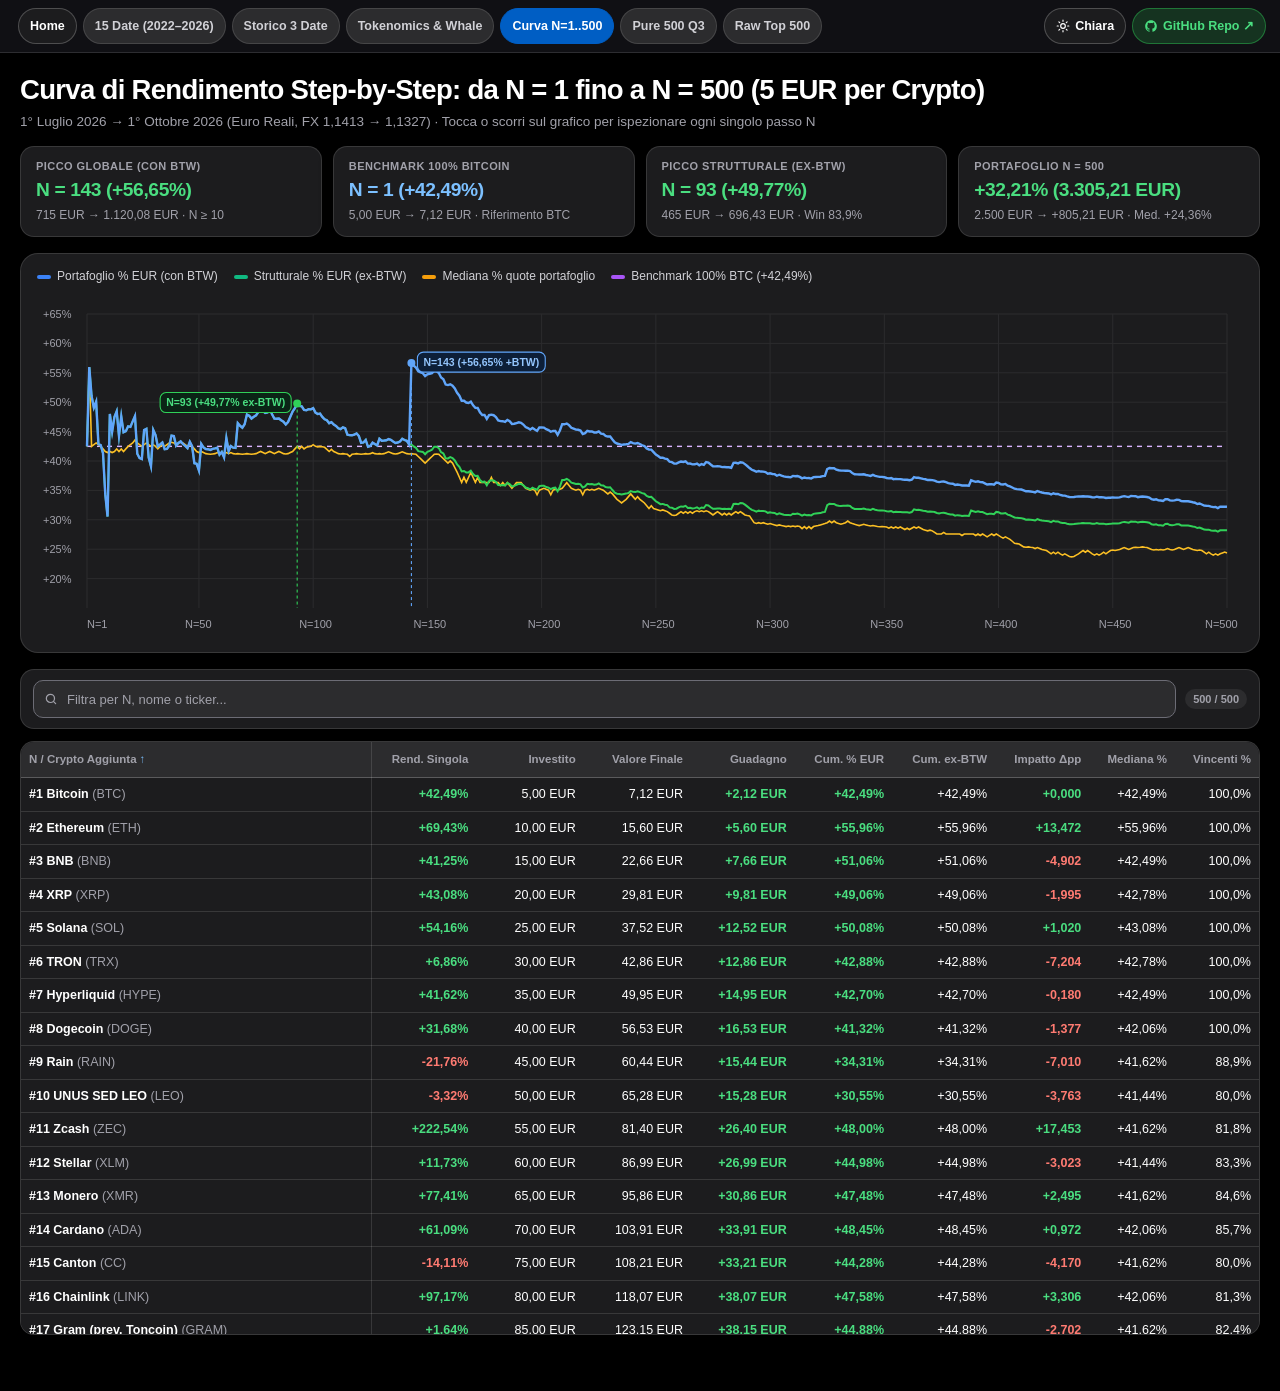
==== commit 20b6dd8f: "feat(ux-ui): unified Apple-Craft OLED Dark & Light design system + Round 1 & 2 blind audit fixes" ====
--- a/curva_rendimento_N1_to_N500.html
+++ b/curva_rendimento_N1_to_N500.html
@@ -1,87 +1,117 @@
 <!DOCTYPE html>
-<html lang="it">
+<html lang="it" data-theme="dark">
 <head>
 <meta charset="UTF-8">
 <meta name="viewport" content="width=device-width, initial-scale=1.0">
-<title>Curva di Rendimento Cumulativa Step-by-Step (N = 1 → 500)</title>
+<title>Curva di Rendimento Cumulativa Step-by-Step (N = 1 &rarr; 500)</title>
+<script>(function(){try{var t=localStorage.getItem('crypto_hub_theme');document.documentElement.setAttribute('data-theme',t==='light'?'light':'dark');}catch(e){document.documentElement.setAttribute('data-theme','dark');}})();</script>
+<link rel="stylesheet" href="./assets/apple-craft.css">
 <style>
-  :root { --bg:#0b0f17; --panel:#131a26; --border:#232f42; --text:#e6edf3; --muted:#8b9bb4; --blue:#3b82f6; --green:#10b981; --amber:#f59e0b; --red:#ef4444; --purple:#a855f7; }
-  * { box-sizing:border-box; }
-  body { margin:0; font-family:-apple-system,BlinkMacSystemFont,"Segoe UI",Roboto,sans-serif; background:var(--bg); color:var(--text); }
-  header { padding:20px 32px; border-bottom:1px solid var(--border); background:#0f1520; }
-  h1 { margin:0 0 6px; font-size:21px; }
-  .sub { color:var(--muted); font-size:13px; }
-  .wrap { padding:20px 32px; }
-  .kpis { display:grid; grid-template-columns:repeat(auto-fit,minmax(220px,1fr)); gap:12px; margin-bottom:20px; }
-  .kpi { background:var(--panel); border:1px solid var(--border); border-radius:10px; padding:14px 16px; }
-  .kpi .lbl { font-size:11px; color:var(--muted); text-transform:uppercase; letter-spacing:.04em; }
-  .kpi .val { font-size:19px; font-weight:700; margin-top:5px; }
-  .kpi .det { font-size:12px; color:var(--muted); margin-top:4px; }
-  .chart-card { background:var(--panel); border:1px solid var(--border); border-radius:12px; padding:18px; margin-bottom:22px; position:relative; }
-  canvas { width:100%; height:420px; display:block; cursor:crosshair; }
-  .legend { display:flex; flex-wrap:wrap; gap:18px; margin-bottom:12px; font-size:13px; }
-  .leg-item { display:flex; align-items:center; gap:7px; }
-  .swatch { width:14px; height:4px; border-radius:2px; }
-  #tooltip { position:absolute; pointer-events:none; background:#0f172a; border:1px solid #334155; border-radius:8px; padding:10px 12px; font-size:12px; display:none; box-shadow:0 8px 24px rgba(0,0,0,.5); z-index:10; min-width:240px; }
-  .controls { display:flex; gap:12px; flex-wrap:wrap; margin-bottom:12px; align-items:center; }
-  input { background:var(--panel); color:var(--text); border:1px solid var(--border); border-radius:8px; padding:8px 12px; font-size:13px; min-width:260px; }
-  table { width:100%; border-collapse:collapse; background:var(--panel); border:1px solid var(--border); font-size:12.5px; }
-  th, td { padding:8px 10px; border-bottom:1px solid var(--border); text-align:right; white-space:nowrap; }
-  th:nth-child(2), td:nth-child(2) { text-align:left; }
-  th { background:#182232; color:var(--muted); position:sticky; top:0; cursor:pointer; }
-  .pos { color:var(--green); font-weight:600; }
-  .neg { color:var(--red); font-weight:600; }
+.wrap { max-width: 1480px; }
+.chart-card {
+  background: var(--surface);
+  border: 1px solid var(--border);
+  border-radius: var(--r-lg);
+  padding: 14px 16px;
+  margin-bottom: 16px;
+  position: relative;
+  box-shadow: var(--shadow-card);
+}
+.legend {
+  display: flex;
+  flex-wrap: wrap;
+  gap: 6px 16px;
+  margin-bottom: 10px;
+  font-size: 12px;
+  color: var(--ink-secondary);
+}
+.leg-item { display: inline-flex; align-items: center; gap: 6px; white-space: nowrap; }
+.swatch { width: 14px; height: 4px; border-radius: 2px; flex-shrink: 0; }
+canvas#cv {
+  width: 100%;
+  height: clamp(235px, 38vh, 360px);
+  display: block;
+  cursor: crosshair;
+  touch-action: pan-y;
+}
+#tooltip {
+  position: absolute;
+  pointer-events: none;
+  background: var(--surface);
+  color: var(--ink);
+  border: 1px solid var(--border-strong);
+  border-radius: 10px;
+  padding: 9px 12px;
+  font-size: 12px;
+  line-height: 1.45;
+  display: none;
+  box-shadow: 0 10px 28px rgba(0, 0, 0, 0.35);
+  z-index: 20;
+  min-width: 225px;
+  max-width: calc(100% - 20px);
+}
+.sort-ind { opacity: 0.9; margin-left: 3px; color: var(--accent-text); }
+@media (max-width: 768px) {
+  .kpis.kpis-4 { gap: 7px; margin-bottom: 12px; }
+  .kpi { padding: 9px 10px; }
+  .kpi .val { font-size: 0.98rem; }
+  .kpi .det { font-size: 11px; }
+  .legend { display: grid; grid-template-columns: repeat(2, minmax(0, 1fr)); gap: 5px 8px; font-size: 11px; }
+  .leg-item { white-space: normal; line-height: 1.25; }
+  canvas#cv { height: 235px; }
+}
 </style>
 </head>
 <body>
-<!-- AGY_UNIFIED_HUB_NAV -->
-<style>
-.agy-hub-nav{position:sticky;top:0;z-index:9999;display:flex;flex-wrap:wrap;align-items:center;gap:6px;padding:8px 16px;background:rgba(15,16,20,0.88);backdrop-filter:blur(14px);-webkit-backdrop-filter:blur(14px);border-bottom:1px solid rgba(255,255,255,0.1);font-family:-apple-system,BlinkMacSystemFont,"SF Pro Text","Segoe UI",Roboto,sans-serif;}
-.agy-hub-nav .hub-pill{text-decoration:none;color:#d1d1d6;background:rgba(255,255,255,0.06);border:1px solid rgba(255,255,255,0.1);padding:5px 11px;border-radius:999px;font-size:12px;font-weight:500;transition:all .15s;}
-.agy-hub-nav .hub-pill:hover{color:#fff;border-color:#0a84ff;background:rgba(10,132,255,0.2);}
-.agy-hub-nav .hub-active{background:#0a84ff !important;color:#fff !important;border-color:#0a84ff !important;font-weight:600;}
-.agy-hub-nav .hub-home{color:#fff;font-weight:600;background:rgba(255,255,255,0.12);}
-.agy-hub-nav .hub-gh{margin-left:auto;color:#30d158;border-color:rgba(48,209,88,0.35);}
-</style>
-<nav class="agy-hub-nav"><a href="./index.html" class="hub-pill hub-home">&larr; Home Portal</a><a href="./multidate_15_2022_2026/dashboard_15date_ciclo_2022_2026.html" class="hub-pill">15 Date (2022–2026)</a><a href="./dashboard_storico_3date_500.html" class="hub-pill">Storico 3 Date</a><a href="./dashboard_tokenomics_holders_500.html" class="hub-pill">Tokenomics & Holders</a><a href="./curva_rendimento_N1_to_N500.html" class="hub-pill hub-active">Curva N=1..500</a><a href="./dashboard_pure500_crypto_2026.html" class="hub-pill">Pure 500 Q3</a><a href="./dashboard_top500_crypto_2026.html" class="hub-pill">Raw Top 500</a><a href="https://github.com/raffaele-ando/crypto-top500-multicycle-2022-2026" target="_blank" rel="noopener" class="hub-pill hub-gh">GitHub Repo &nearr;</a></nav>
-
-<header>
-  <h1>Curva di Rendimento Step-by-Step: da N = 1 fino a N = 500 (€5 per Crypto)</h1>
-  <div class="sub">1° Luglio 2026 → 1° Ottobre 2026 (Euro Reali, cambio storico EUR/USD 1,1413 → 1,1327) • Passa il mouse sul grafico per ispezionare ogni singolo passo N</div>
-</header>
+<script src="./assets/hub-shell.js"></script>
+<script>agyInitHubNav("curva", "./");</script>
+
 <div class="wrap">
-  <div class="kpis">
-    <div class="kpi"><div class="lbl">Picco Assoluto Globale (N=1..500)</div><div class="val pos">N = 143 (+56.65%)</div><div class="det">€715 → €1120.08 (+BTW)</div></div>
-    <div class="kpi"><div class="lbl">Picco Diversificato (N ≥ 10, con BTW)</div><div class="val pos">N = 143 (+56.65%)</div><div class="det">€715 → €1120.08 (+BTW)</div></div>
-    <div class="kpi"><div class="lbl">Picco Strutturale (N ≥ 20, ex-BTW)</div><div class="val pos">N = 93 (+49.77%)</div><div class="det">€465 → €696.43 • Win 83.9%</div></div>
-    <div class="kpi"><div class="lbl">Completamento (N = 500)</div><div class="val pos">+32.21% (€3,305.21)</div><div class="det">€2,500 → +€805.21 • Mediana +24.36%</div></div>
-  </div>
+  <div class="page-head">
+    <h1>Curva di Rendimento Step-by-Step: da N = 1 fino a N = 500 (5 EUR per Crypto)</h1>
+    <div class="sub">1&deg; Luglio 2026 &rarr; 1&deg; Ottobre 2026 (Euro Reali, FX 1,1413 &rarr; 1,1327) &middot; Tocca o scorri sul grafico per ispezionare ogni singolo passo N</div>
+  </div>
+
+  <div class="kpis kpis-4">
+    <div class="kpi"><div class="lbl">Picco Globale (con BTW)</div><div class="val pos">N = 143 (+56,65%)</div><div class="det">715 EUR &rarr; 1.120,08&nbsp;EUR &middot; <span style="white-space:nowrap">N&nbsp;&ge;&nbsp;10</span></div></div>
+    <div class="kpi"><div class="lbl">Benchmark 100% Bitcoin</div><div class="val acc">N = 1 (+42,49%)</div><div class="det">5,00 EUR &rarr; 7,12&nbsp;EUR &middot; Riferimento BTC</div></div>
+    <div class="kpi"><div class="lbl">Picco Strutturale <span style="white-space:nowrap">(ex-BTW)</span></div><div class="val pos">N = 93 (+49,77%)</div><div class="det">465 EUR &rarr; 696,43&nbsp;EUR &middot; Win 83,9%</div></div>
+    <div class="kpi"><div class="lbl">Portafoglio N = 500</div><div class="val pos">+32,21% (<span style="white-space:nowrap">3.305,21&nbsp;EUR</span>)</div><div class="det">2.500 EUR &rarr; +805,21&nbsp;EUR &middot; Med. <span style="white-space:nowrap">+24,36%</span></div></div>
+  </div>
+
   <div class="chart-card">
     <div class="legend">
-      <div class="leg-item"><span class="swatch" style="background:#3b82f6"></span>Rendimento Portafoglio % EUR (con BTW)</div>
-      <div class="leg-item"><span class="swatch" style="background:#10b981"></span>Rendimento Strutturale % EUR (senza BTW)</div>
-      <div class="leg-item"><span class="swatch" style="background:#f59e0b"></span>Mediana % delle quote nel portafoglio</div>
-      <div class="leg-item"><span class="swatch" style="background:#a855f7"></span>Benchmark 100% Bitcoin (+42.49%)</div>
+      <div class="leg-item"><span class="swatch" style="background:#3b82f6"></span>Portafoglio % EUR (con BTW)</div>
+      <div class="leg-item"><span class="swatch" style="background:#10b981"></span>Strutturale % EUR (ex-BTW)</div>
+      <div class="leg-item"><span class="swatch" style="background:#f59e0b"></span>Mediana % quote portafoglio</div>
+      <div class="leg-item"><span class="swatch" style="background:#a855f7"></span>Benchmark 100% BTC (+42,49%)</div>
     </div>
-    <canvas id="cv"></canvas>
+    <canvas id="cv" role="img" aria-label="Grafico della curva di rendimento cumulativa da N=1 a N=500"></canvas>
     <div id="tooltip"></div>
   </div>
+
   <div class="controls">
-    <input type="text" id="q" placeholder="Filtra per N, nome o ticker (es. 143, BTW, PUMP, ETH)...">
-  </div>
-  <div style="overflow-x:auto; max-height:600px; overflow-y:auto;">
+    <div class="search-box">
+      <span class="s-ico"><svg viewBox="0 0 24 24" fill="none" stroke="currentColor" stroke-width="2.1" stroke-linecap="round" stroke-linejoin="round" aria-hidden="true"><circle cx="11" cy="11" r="7"/><path d="m20 20-3.5-3.5"/></svg></span>
+      <input type="search" id="q" placeholder="Filtra per N, nome o ticker...">
+      <button type="button" class="s-clr" aria-label="Pulisci ricerca">&times;</button>
+    </div>
+    <span id="shown" class="pill p-muted">500 / 500</span>
+    <span class="scroll-hint" data-scroll-hint="curvaWrap">&larr; Scorri tabella &rarr;</span>
+  </div>
+
+  <div class="tbl-wrap" id="curvaWrap">
     <table>
       <thead>
         <tr>
-          <th data-k="N">N</th>
-          <th data-k="added_name">Crypto Aggiunta al Passo N</th>
-          <th data-k="added_coin_pct_eur">Rend. Singola %</th>
-          <th data-k="invested_eur">Investito (€)</th>
-          <th data-k="portfolio_val_eur_real">Valore Finale (€)</th>
-          <th data-k="portfolio_pnl_eur_real">Guadagno (€)</th>
-          <th data-k="portfolio_pct_eur_real">Rend. Cum. % EUR</th>
-          <th data-k="portfolio_pct_eur_ex_btw">Cum. % ex-BTW</th>
-          <th data-k="marginal_impact_pp">Impatto Δpp</th>
+          <th class="l sticky-col" data-k="N">N / Crypto Aggiunta</th>
+          <th data-k="added_coin_pct_eur">Rend. Singola</th>
+          <th data-k="invested_eur">Investito</th>
+          <th data-k="portfolio_val_eur_real">Valore Finale</th>
+          <th data-k="portfolio_pnl_eur_real">Guadagno</th>
+          <th data-k="portfolio_pct_eur_real">Cum. % EUR</th>
+          <th data-k="portfolio_pct_eur_ex_btw">Cum. ex-BTW</th>
+          <th data-k="marginal_impact_pp">Impatto &Delta;pp</th>
           <th data-k="median_return_pct">Mediana %</th>
           <th data-k="win_rate_pct">Vincenti %</th>
         </tr>
@@ -90,39 +120,99 @@
     </table>
   </div>
 </div>
+
 <script>
 const STEPS = [{"N": 1, "forensic_id": "cmc-1", "step_id": "step-001", "added_name": "Bitcoin", "added_symbol": "BTC", "added_mcap_jul1_usd": 1203130405284.7786, "added_coin_val_oct1_eur": 7.1244, "added_coin_pct_eur": 42.49, "invested_eur": 5.0, "portfolio_val_eur_real": 7.12, "portfolio_pnl_eur_real": 2.12, "portfolio_pct_eur_real": 42.4884, "portfolio_val_eur_const": 7.07, "portfolio_pct_usd": 41.413, "portfolio_pct_eur_ex_btw": 42.4884, "marginal_impact_pp": 0.0, "median_return_pct": 42.49, "winners": 1, "win_rate_pct": 100.0, "cross_sectional_std_pct": 0.0}, {"N": 2, "forensic_id": "cmc-1027", "step_id": "step-002", "added_name": "Ethereum", "added_symbol": "ETH", "added_mcap_jul1_usd": 194174764118.79102, "added_coin_val_oct1_eur": 8.4717, "added_coin_pct_eur": 69.43, "invested_eur": 10.0, "portfolio_val_eur_real": 15.6, "portfolio_pnl_eur_real": 5.6, "portfolio_pct_eur_real": 55.9608, "portfolio_val_eur_const": 15.48, "portfolio_pct_usd": 54.7837, "portfolio_pct_eur_ex_btw": 55.9608, "marginal_impact_pp": 13.4724, "median_return_pct": 55.96, "winners": 2, "win_rate_pct": 100.0, "cross_sectional_std_pct": 19.05}, {"N": 3, "forensic_id": "cmc-1839", "step_id": "step-003", "added_name": "BNB", "added_symbol": "BNB", "added_mcap_jul1_usd": 74145223949.48012, "added_coin_val_oct1_eur": 7.0627, "added_coin_pct_eur": 41.25, "invested_eur": 15.0, "portfolio_val_eur_real": 22.66, "portfolio_pnl_eur_real": 7.66, "portfolio_pct_eur_real": 51.0584, "portfolio_val_eur_const": 22.49, "portfolio_pct_usd": 49.9182, "portfolio_pct_eur_ex_btw": 51.0584, "marginal_impact_pp": -4.9024, "median_return_pct": 42.49, "winners": 3, "win_rate_pct": 100.0, "cross_sectional_std_pct": 15.92}, {"N": 4, "forensic_id": "cmc-52", "step_id": "step-004", "added_name": "XRP", "added_symbol": "XRP", "added_mcap_jul1_usd": 65487268447.62558, "added_coin_val_oct1_eur": 7.1539, "added_coin_pct_eur": 43.08, "invested_eur": 20.0, "portfolio_val_eur_real": 29.81, "portfolio_pnl_eur_real": 9.81, "portfolio_pct_eur_real": 49.0634, "portfolio_val_eur_const": 29.59, "portfolio_pct_usd": 47.9384, "portfolio_pct_eur_ex_btw": 49.0634, "marginal_impact_pp": -1.9949, "median_return_pct": 42.78, "winners": 4, "win_rate_pct": 100.0, "cross_sectional_std_pct": 13.6}, {"N": 5, "forensic_id": "cmc-5426", "step_id": "step-005", "added_name": "Solana", "added_symbol": "SOL", "added_mcap_jul1_usd": 44951996941.538666, "added_coin_val_oct1_eur": 7.7082, "added_coin_pct_eur": 54.16, "invested_eur": 25.0, "portfolio_val_eur_real": 37.52, "portfolio_pnl_eur_real": 12.52, "portfolio_pct_eur_real": 50.0837, "portfolio_val_eur_const": 37.24, "portfolio_pct_usd": 48.9509, "portfolio_pct_eur_ex_btw": 50.0837, "marginal_impact_pp": 1.0202, "median_return_pct": 43.08, "winners": 5, "win_rate_pct": 100.0, "cross_sectional_std_pct": 12.0}, {"N": 6, "forensic_id": "cmc-1958", "step_id": "step-006", "added_name": "TRON", "added_symbol": "TRX", "added_mcap_jul1_usd": 29945136382.44714, "added_coin_val_oct1_eur": 5.3431, "added_coin_pct_eur": 6.86, "invested_eur": 30.0, "portfolio_val_eur_real": 42.86, "portfolio_pnl_eur_real": 12.86, "portfolio_pct_eur_real": 42.8802, "portfolio_val_eur_const": 42.54, "portfolio_pct_usd": 41.8018, "portfolio_pct_eur_ex_btw": 42.8802, "marginal_impact_pp": -7.2035, "median_return_pct": 42.78, "winners": 6, "win_rate_pct": 100.0, "cross_sectional_std_pct": 20.65}, {"N": 7, "forensic_id": "cmc-32196", "step_id": "step-007", "added_name": "Hyperliquid", "added_symbol": "HYPE", "added_mcap_jul1_usd": 15774799943.296915, "added_coin_val_oct1_eur": 7.0811, "added_coin_pct_eur": 41.62, "invested_eur": 35.0, "portfolio_val_eur_real": 49.95, "portfolio_pnl_eur_real": 14.95, "portfolio_pct_eur_real": 42.7004, "portfolio_val_eur_const": 49.57, "portfolio_pct_usd": 41.6234, "portfolio_pct_eur_ex_btw": 42.7004, "marginal_impact_pp": -0.1798, "median_return_pct": 42.49, "winners": 7, "win_rate_pct": 100.0, "cross_sectional_std_pct": 18.86}, {"N": 8, "forensic_id": "cmc-74", "step_id": "step-008", "added_name": "Dogecoin", "added_symbol": "DOGE", "added_mcap_jul1_usd": 11180024295.686674, "added_coin_val_oct1_eur": 6.5841, "added_coin_pct_eur": 31.68, "invested_eur": 40.0, "portfolio_val_eur_real": 56.53, "portfolio_pnl_eur_real": 16.53, "portfolio_pct_eur_real": 41.3232, "portfolio_val_eur_const": 56.1, "portfolio_pct_usd": 40.2566, "portfolio_pct_eur_ex_btw": 41.3232, "marginal_impact_pp": -1.3772, "median_return_pct": 42.06, "winners": 8, "win_rate_pct": 100.0, "cross_sectional_std_pct": 17.89}, {"N": 9, "forensic_id": "cmc-38341", "step_id": "step-009", "added_name": "Rain", "added_symbol": "RAIN", "added_mcap_jul1_usd": 10283166117.10644, "added_coin_val_oct1_eur": 3.9119, "added_coin_pct_eur": -21.76, "invested_eur": 45.0, "portfolio_val_eur_real": 60.44, "portfolio_pnl_eur_real": 15.44, "portfolio_pct_eur_real": 34.3138, "portfolio_val_eur_const": 59.99, "portfolio_pct_usd": 33.3, "portfolio_pct_eur_ex_btw": 34.3138, "marginal_impact_pp": -7.0095, "median_return_pct": 41.62, "winners": 8, "win_rate_pct": 88.89, "cross_sectional_std_pct": 26.87}, {"N": 10, "forensic_id": "cmc-3957", "step_id": "step-010", "added_name": "UNUS SED LEO", "added_symbol": "LEO", "added_mcap_jul1_usd": 8509084747.01246, "added_coin_val_oct1_eur": 4.8342, "added_coin_pct_eur": -3.32, "invested_eur": 50.0, "portfolio_val_eur_real": 65.28, "portfolio_pnl_eur_real": 15.28, "portfolio_pct_eur_real": 30.5508, "portfolio_val_eur_const": 64.78, "portfolio_pct_usd": 29.5655, "portfolio_pct_eur_ex_btw": 30.5508, "marginal_impact_pp": -3.7629, "median_return_pct": 41.44, "winners": 8, "win_rate_pct": 80.0, "cross_sectional_std_pct": 27.99}, {"N": 11, "forensic_id": "cmc-1437", "step_id": "step-011", "added_name": "Zcash", "added_symbol": "ZEC", "added_mcap_jul1_usd": 6979238026.708068, "added_coin_val_oct1_eur": 16.1268, "added_coin_pct_eur": 222.54, "invested_eur": 55.0, "portfolio_val_eur_real": 81.4, "portfolio_pnl_eur_real": 26.4, "portfolio_pct_eur_real": 48.004, "portfolio_val_eur_const": 80.79, "portfolio_pct_usd": 46.887, "portfolio_pct_eur_ex_btw": 48.004, "marginal_impact_pp": 17.4532, "median_return_pct": 41.62, "winners": 9, "win_rate_pct": 81.82, "cross_sectional_std_pct": 63.69}, {"N": 12, "forensic_id": "cmc-512", "step_id": "step-012", "added_name": "Stellar", "added_symbol": "XLM", "added_mcap_jul1_usd": 6713867828.44067, "added_coin_val_oct1_eur": 5.5863, "added_coin_pct_eur": 11.73, "invested_eur": 60.0, "portfolio_val_eur_real": 86.99, "portfolio_pnl_eur_real": 26.99, "portfolio_pct_eur_real": 44.9809, "portfolio_val_eur_const": 86.33, "portfolio_pct_usd": 43.8866, "portfolio_pct_eur_ex_btw": 44.9809, "marginal_impact_pp": -3.0232, "median_return_pct": 41.44, "winners": 10, "win_rate_pct": 83.33, "cross_sectional_std_pct": 61.62}, {"N": 13, "forensic_id": "cmc-328", "step_id": "step-013", "added_name": "Monero", "added_symbol": "XMR", "added_mcap_jul1_usd": 5800906334.501596, "added_coin_val_oct1_eur": 8.8707, "added_coin_pct_eur": 77.41, "invested_eur": 65.0, "portfolio_val_eur_real": 95.86, "portfolio_pnl_eur_real": 30.86, "portfolio_pct_eur_real": 47.4758, "portfolio_val_eur_const": 95.14, "portfolio_pct_usd": 46.3627, "portfolio_pct_eur_ex_btw": 47.4758, "marginal_impact_pp": 2.4949, "median_return_pct": 41.62, "winners": 11, "win_rate_pct": 84.62, "cross_sectional_std_pct": 59.68}, {"N": 14, "forensic_id": "cmc-2010", "step_id": "step-014", "added_name": "Cardano", "added_symbol": "ADA", "added_mcap_jul1_usd": 5607029294.063232, "added_coin_val_oct1_eur": 8.0544, "added_coin_pct_eur": 61.09, "invested_eur": 70.0, "portfolio_val_eur_real": 103.91, "portfolio_pnl_eur_real": 33.91, "portfolio_pct_eur_real": 48.4481, "portfolio_val_eur_const": 103.13, "portfolio_pct_usd": 47.3277, "portfolio_pct_eur_ex_btw": 48.4481, "marginal_impact_pp": 0.9723, "median_return_pct": 42.06, "winners": 12, "win_rate_pct": 85.71, "cross_sectional_std_pct": 57.45}, {"N": 15, "forensic_id": "cmc-37263", "step_id": "step-015", "added_name": "Canton", "added_symbol": "CC", "added_mcap_jul1_usd": 5485744370.391269, "added_coin_val_oct1_eur": 4.2945, "added_coin_pct_eur": -14.11, "invested_eur": 75.0, "portfolio_val_eur_real": 108.21, "portfolio_pnl_eur_real": 33.21, "portfolio_pct_eur_real": 44.2776, "portfolio_val_eur_const": 107.39, "portfolio_pct_usd": 43.1886, "portfolio_pct_eur_ex_btw": 44.2776, "marginal_impact_pp": -4.1705, "median_return_pct": 41.62, "winners": 12, "win_rate_pct": 80.0, "cross_sectional_std_pct": 57.67}, {"N": 16, "forensic_id": "cmc-1975", "step_id": "step-016", "added_name": "Chainlink", "added_symbol": "LINK", "added_mcap_jul1_usd": 5344269455.731005, "added_coin_val_oct1_eur": 9.8585, "added_coin_pct_eur": 97.17, "invested_eur": 80.0, "portfolio_val_eur_real": 118.07, "portfolio_pnl_eur_real": 38.07, "portfolio_pct_eur_real": 47.5834, "portfolio_val_eur_const": 117.18, "portfolio_pct_usd": 46.4695, "portfolio_pct_eur_ex_btw": 47.5834, "marginal_impact_pp": 3.3058, "median_return_pct": 42.06, "winners": 13, "win_rate_pct": 81.25, "cross_sectional_std_pct": 57.26}, {"N": 17, "forensic_id": "cmc-11419", "step_id": "step-017", "added_name": "Gram (prev. Toncoin)", "added_symbol": "GRAM", "added_mcap_jul1_usd": 4216980730.014805, "added_coin_val_oct1_eur": 5.0821, "added_coin_pct_eur": 1.64, "invested_eur": 85.0, "portfolio_val_eur_real": 123.15, "portfolio_pnl_eur_real": 38.15, "portfolio_pct_eur_real": 44.881, "portfolio_val_eur_const": 122.22, "portfolio_pct_usd": 43.7875, "portfolio_pct_eur_ex_btw": 44.881, "marginal_impact_pp": -2.7024, "median_return_pct": 41.62, "winners": 14, "win_rate_pct": 82.35, "cross_sectional_std_pct": 56.55}, {"N": 18, "forensic_id": "cmc-1831", "step_id": "step-018", "added_name": "Bitcoin Cash", "added_symbol": "BCH", "added_mcap_jul1_usd": 4216388659.210888, "added_coin_val_oct1_eur": 7.4138, "added_coin_pct_eur": 48.28, "invested_eur": 90.0, "portfolio_val_eur_real": 130.56, "portfolio_pnl_eur_real": 40.56, "portfolio_pct_eur_real": 45.0696, "portfolio_val_eur_const": 129.58, "portfolio_pct_usd": 43.9747, "portfolio_pct_eur_ex_btw": 45.0696, "marginal_impact_pp": 0.1886, "median_return_pct": 42.06, "winners": 15, "win_rate_pct": 83.33, "cross_sectional_std_pct": 54.87}, {"N": 19, "forensic_id": "cmc-2", "step_id": "step-019", "added_name": "Litecoin", "added_symbol": "LTC", "added_mcap_jul1_usd": 3299010079.6821723, "added_coin_val_oct1_eur": 8.0389, "added_coin_pct_eur": 60.78, "invested_eur": 95.0, "portfolio_val_eur_real": 138.6, "portfolio_pnl_eur_real": 43.6, "portfolio_pct_eur_real": 45.8963, "portfolio_val_eur_const": 137.56, "portfolio_pct_usd": 44.7952, "portfolio_pct_eur_ex_btw": 45.8963, "marginal_impact_pp": 0.8268, "median_return_pct": 42.49, "winners": 16, "win_rate_pct": 84.21, "cross_sectional_std_pct": 53.45}, {"N": 20, "forensic_id": "cmc-4642", "step_id": "step-020", "added_name": "Hedera", "added_symbol": "HBAR", "added_mcap_jul1_usd": 3123294676.7184954, "added_coin_val_oct1_eur": 7.203, "added_coin_pct_eur": 44.06, "invested_eur": 100.0, "portfolio_val_eur_real": 145.8, "portfolio_pnl_eur_real": 45.8, "portfolio_pct_eur_real": 45.8045, "portfolio_val_eur_const": 144.7, "portfolio_pct_usd": 44.7041, "portfolio_pct_eur_ex_btw": 45.8045, "marginal_impact_pp": -0.0918, "median_return_pct": 42.78, "winners": 17, "win_rate_pct": 85.0, "cross_sectional_std_pct": 52.02}, {"N": 21, "forensic_id": "cmc-20947", "step_id": "step-021", "added_name": "Sui", "added_symbol": "SUI", "added_mcap_jul1_usd": 2899278994.172005, "added_coin_val_oct1_eur": 8.2781, "added_coin_pct_eur": 65.56, "invested_eur": 105.0, "portfolio_val_eur_real": 154.08, "portfolio_pnl_eur_real": 49.08, "portfolio_pct_eur_real": 46.7454, "portfolio_val_eur_const": 152.92, "portfolio_pct_usd": 45.6378, "portfolio_pct_eur_ex_btw": 46.7454, "marginal_impact_pp": 0.9409, "median_return_pct": 43.08, "winners": 18, "win_rate_pct": 85.71, "cross_sectional_std_pct": 50.89}, {"N": 22, "forensic_id": "cmc-5805", "step_id": "step-022", "added_name": "Avalanche", "added_symbol": "AVAX", "added_mcap_jul1_usd": 2876871231.8290606, "added_coin_val_oct1_eur": 8.3169, "added_coin_pct_eur": 66.34, "invested_eur": 110.0, "portfolio_val_eur_real": 162.4, "portfolio_pnl_eur_real": 52.4, "portfolio_pct_eur_real": 47.636, "portfolio_val_eur_const": 161.17, "portfolio_pct_usd": 46.5217, "portfolio_pct_eur_ex_btw": 47.636, "marginal_impact_pp": 0.8906, "median_return_pct": 43.57, "winners": 19, "win_rate_pct": 86.36, "cross_sectional_std_pct": 49.84}, {"N": 23, "forensic_id": "cmc-33223", "step_id": "step-023", "added_name": "LAB", "added_symbol": "LAB", "added_mcap_jul1_usd": 2777370759.866194, "added_coin_val_oct1_eur": 0.0298, "added_coin_pct_eur": -99.4, "invested_eur": 115.0, "portfolio_val_eur_real": 162.43, "portfolio_pnl_eur_real": 47.43, "portfolio_pct_eur_real": 41.243, "portfolio_val_eur_const": 161.2, "portfolio_pct_usd": 40.177, "portfolio_pct_eur_ex_btw": 41.243, "marginal_impact_pp": -6.393, "median_return_pct": 43.08, "winners": 19, "win_rate_pct": 82.61, "cross_sectional_std_pct": 57.54}, {"N": 24, "forensic_id": "cmc-3635", "step_id": "step-024", "added_name": "Cronos", "added_symbol": "CRO", "added_mcap_jul1_usd": 2568891028.042209, "added_coin_val_oct1_eur": 6.1675, "added_coin_pct_eur": 23.35, "invested_eur": 120.0, "portfolio_val_eur_real": 168.6, "portfolio_pnl_eur_real": 48.6, "portfolio_pct_eur_real": 40.4974, "portfolio_val_eur_const": 167.32, "portfolio_pct_usd": 39.437, "portfolio_pct_eur_ex_btw": 40.4974, "marginal_impact_pp": -0.7456, "median_return_pct": 42.78, "winners": 20, "win_rate_pct": 83.33, "cross_sectional_std_pct": 56.39}, {"N": 25, "forensic_id": "cmc-5994", "step_id": "step-025", "added_name": "Shiba Inu", "added_symbol": "SHIB", "added_mcap_jul1_usd": 2520786711.8176694, "added_coin_val_oct1_eur": 6.816, "added_coin_pct_eur": 36.32, "invested_eur": 125.0, "portfolio_val_eur_real": 175.41, "portfolio_pnl_eur_real": 50.41, "portfolio_pct_eur_real": 40.3303, "portfolio_val_eur_const": 174.09, "portfolio_pct_usd": 39.2712, "portfolio_pct_eur_ex_btw": 40.3303, "marginal_impact_pp": -0.1671, "median_return_pct": 42.49, "winners": 21, "win_rate_pct": 84.0, "cross_sectional_std_pct": 55.21}, {"N": 26, "forensic_id": "cmc-6535", "step_id": "step-026", "added_name": "NEAR Protocol", "added_symbol": "NEAR", "added_mcap_jul1_usd": 2344060269.9206953, "added_coin_val_oct1_eur": 13.4258, "added_coin_pct_eur": 168.52, "invested_eur": 130.0, "portfolio_val_eur_real": 188.84, "portfolio_pnl_eur_real": 58.84, "portfolio_pct_eur_real": 45.2605, "portfolio_val_eur_const": 187.41, "portfolio_pct_usd": 44.1642, "portfolio_pct_eur_ex_btw": 45.2605, "marginal_impact_pp": 4.9302, "median_return_pct": 42.78, "winners": 22, "win_rate_pct": 84.62, "cross_sectional_std_pct": 59.65}, {"N": 27, "forensic_id": "cmc-22974", "step_id": "step-027", "added_name": "Bittensor", "added_symbol": "TAO", "added_mcap_jul1_usd": 2243717133.7365546, "added_coin_val_oct1_eur": 7.5421, "added_coin_pct_eur": 50.84, "invested_eur": 135.0, "portfolio_val_eur_real": 196.38, "portfolio_pnl_eur_real": 61.38, "portfolio_pct_eur_real": 45.4672, "portfolio_val_eur_const": 194.9, "portfolio_pct_usd": 44.3693, "portfolio_pct_eur_ex_btw": 45.4672, "marginal_impact_pp": 0.2067, "median_return_pct": 43.08, "winners": 23, "win_rate_pct": 85.19, "cross_sectional_std_pct": 58.5}, {"N": 28, "forensic_id": "cmc-7326", "step_id": "step-028", "added_name": "DeXe", "added_symbol": "DEXE", "added_mcap_jul1_usd": 1932771566.6379426, "added_coin_val_oct1_eur": 0.4158, "added_coin_pct_eur": -91.68, "invested_eur": 140.0, "portfolio_val_eur_real": 196.8, "portfolio_pnl_eur_real": 56.8, "portfolio_pct_eur_real": 40.5689, "portfolio_val_eur_const": 195.31, "portfolio_pct_usd": 39.508, "portfolio_pct_eur_ex_btw": 40.5689, "marginal_impact_pp": -4.8983, "median_return_pct": 42.78, "winners": 23, "win_rate_pct": 82.14, "cross_sectional_std_pct": 62.99}, {"N": 29, "forensic_id": "cmc-33251", "step_id": "step-029", "added_name": "World Liberty Financial", "added_symbol": "WLFI", "added_mcap_jul1_usd": 1824635960.482095, "added_coin_val_oct1_eur": 4.9011, "added_coin_pct_eur": -1.98, "invested_eur": 145.0, "portfolio_val_eur_real": 201.7, "portfolio_pnl_eur_real": 56.7, "portfolio_pct_eur_real": 39.1018, "portfolio_val_eur_const": 200.18, "portfolio_pct_usd": 38.052, "portfolio_pct_eur_ex_btw": 39.1018, "marginal_impact_pp": -1.4671, "median_return_pct": 42.49, "winners": 23, "win_rate_pct": 79.31, "cross_sectional_std_pct": 62.36}, {"N": 30, "forensic_id": "cmc-7083", "step_id": "step-030", "added_name": "Uniswap", "added_symbol": "UNI", "added_mcap_jul1_usd": 1732102856.7821746, "added_coin_val_oct1_eur": 16.2204, "added_coin_pct_eur": 224.41, "invested_eur": 150.0, "portfolio_val_eur_real": 217.92, "portfolio_pnl_eur_real": 67.92, "portfolio_pct_eur_real": 45.2787, "portfolio_val_eur_const": 216.27, "portfolio_pct_usd": 44.1822, "portfolio_pct_eur_ex_btw": 45.2787, "marginal_impact_pp": 6.1769, "median_return_pct": 42.78, "winners": 24, "win_rate_pct": 80.0, "cross_sectional_std_pct": 69.99}, {"N": 31, "forensic_id": "cmc-36341", "step_id": "step-031", "added_name": "Aster", "added_symbol": "ASTER", "added_mcap_jul1_usd": 1698110486.7265217, "added_coin_val_oct1_eur": 5.925, "added_coin_pct_eur": 18.5, "invested_eur": 155.0, "portfolio_val_eur_real": 223.84, "portfolio_pnl_eur_real": 68.84, "portfolio_pct_eur_real": 44.4149, "portfolio_val_eur_const": 222.15, "portfolio_pct_usd": 43.3249, "portfolio_pct_eur_ex_btw": 44.4149, "marginal_impact_pp": -0.8638, "median_return_pct": 42.49, "winners": 25, "win_rate_pct": 80.65, "cross_sectional_std_pct": 68.98}, {"N": 32, "forensic_id": "cmc-35491", "step_id": "step-032", "added_name": "MemeCore", "added_symbol": "M", "added_mcap_jul1_usd": 1684623410.4597538, "added_coin_val_oct1_eur": 4.1434, "added_coin_pct_eur": -17.13, "invested_eur": 160.0, "portfolio_val_eur_real": 227.99, "portfolio_pnl_eur_real": 67.99, "portfolio_pct_eur_real": 42.4915, "portfolio_val_eur_const": 226.27, "portfolio_pct_usd": 41.4161, "portfolio_pct_eur_ex_btw": 42.4915, "marginal_impact_pp": -1.9234, "median_return_pct": 42.06, "winners": 25, "win_rate_pct": 78.12, "cross_sectional_std_pct": 68.73}, {"N": 33, "forensic_id": "cmc-3897", "step_id": "step-033", "added_name": "OKB", "added_symbol": "OKB", "added_mcap_jul1_usd": 1678660531.4658592, "added_coin_val_oct1_eur": 7.639, "added_coin_pct_eur": 52.78, "invested_eur": 165.0, "portfolio_val_eur_real": 235.63, "portfolio_pnl_eur_real": 70.63, "portfolio_pct_eur_real": 42.8033, "portfolio_val_eur_const": 233.85, "portfolio_pct_usd": 41.7255, "portfolio_pct_eur_ex_btw": 42.8033, "marginal_impact_pp": 0.3118, "median_return_pct": 42.49, "winners": 26, "win_rate_pct": 78.79, "cross_sectional_std_pct": 67.67}, {"N": 34, "forensic_id": "cmc-21159", "step_id": "step-034", "added_name": "Ondo", "added_symbol": "ONDO", "added_mcap_jul1_usd": 1580636878.894027, "added_coin_val_oct1_eur": 7.7135, "added_coin_pct_eur": 54.27, "invested_eur": 170.0, "portfolio_val_eur_real": 243.34, "portfolio_pnl_eur_real": 73.34, "portfolio_pct_eur_real": 43.1406, "portfolio_val_eur_const": 241.5, "portfolio_pct_usd": 42.0602, "portfolio_pct_eur_ex_btw": 43.1406, "marginal_impact_pp": 0.3373, "median_return_pct": 42.78, "winners": 27, "win_rate_pct": 79.41, "cross_sectional_std_pct": 66.67}, {"N": 35, "forensic_id": "cmc-29160", "step_id": "step-035", "added_name": "HTX", "added_symbol": "HTX", "added_mcap_jul1_usd": 1496209337.1802263, "added_coin_val_oct1_eur": 5.1948, "added_coin_pct_eur": 3.9, "invested_eur": 175.0, "portfolio_val_eur_real": 248.53, "portfolio_pnl_eur_real": 73.53, "portfolio_pct_eur_real": 42.0193, "portfolio_val_eur_const": 246.66, "portfolio_pct_usd": 40.9474, "portfolio_pct_eur_ex_btw": 42.0193, "marginal_impact_pp": -1.1213, "median_return_pct": 42.49, "winners": 28, "win_rate_pct": 80.0, "cross_sectional_std_pct": 66.01}, {"N": 36, "forensic_id": "cmc-6636", "step_id": "step-036", "added_name": "Polkadot", "added_symbol": "DOT", "added_mcap_jul1_usd": 1399859054.8944674, "added_coin_val_oct1_eur": 7.1645, "added_coin_pct_eur": 43.29, "invested_eur": 180.0, "portfolio_val_eur_real": 255.7, "portfolio_pnl_eur_real": 75.7, "portfolio_pct_eur_real": 42.0546, "portfolio_val_eur_const": 253.77, "portfolio_pct_usd": 40.9824, "portfolio_pct_eur_ex_btw": 42.0546, "marginal_impact_pp": 0.0353, "median_return_pct": 42.78, "winners": 29, "win_rate_pct": 80.56, "cross_sectional_std_pct": 65.06}, {"N": 37, "forensic_id": "cmc-27075", "step_id": "step-037", "added_name": "Mantle", "added_symbol": "MNT", "added_mcap_jul1_usd": 1396414057.8337445, "added_coin_val_oct1_eur": 8.1162, "added_coin_pct_eur": 62.32, "invested_eur": 185.0, "portfolio_val_eur_real": 263.81, "portfolio_pnl_eur_real": 78.81, "portfolio_pct_eur_real": 42.6024, "portfolio_val_eur_const": 261.82, "portfolio_pct_usd": 41.5261, "portfolio_pct_eur_ex_btw": 42.6024, "marginal_impact_pp": 0.5478, "median_return_pct": 43.08, "winners": 30, "win_rate_pct": 81.08, "cross_sectional_std_pct": 64.24}, {"N": 38, "forensic_id": "cmc-7278", "step_id": "step-038", "added_name": "Aave", "added_symbol": "AAVE", "added_mcap_jul1_usd": 1281586451.0385778, "added_coin_val_oct1_eur": 10.3996, "added_coin_pct_eur": 107.99, "invested_eur": 190.0, "portfolio_val_eur_real": 274.21, "portfolio_pnl_eur_real": 84.21, "portfolio_pct_eur_real": 44.3232, "portfolio_val_eur_const": 272.14, "portfolio_pct_usd": 43.2339, "portfolio_pct_eur_ex_btw": 44.3232, "marginal_impact_pp": 1.7208, "median_return_pct": 43.18, "winners": 31, "win_rate_pct": 81.58, "cross_sectional_std_pct": 64.25}, {"N": 39, "forensic_id": "cmc-13502", "step_id": "step-039", "added_name": "Worldcoin", "added_symbol": "WLD", "added_mcap_jul1_usd": 1267924706.4406395, "added_coin_val_oct1_eur": 7.0571, "added_coin_pct_eur": 41.14, "invested_eur": 195.0, "portfolio_val_eur_real": 281.27, "portfolio_pnl_eur_real": 86.27, "portfolio_pct_eur_real": 44.2416, "portfolio_val_eur_const": 279.15, "portfolio_pct_usd": 43.1529, "portfolio_pct_eur_ex_btw": 44.2416, "marginal_impact_pp": -0.0816, "median_return_pct": 43.08, "winners": 32, "win_rate_pct": 82.05, "cross_sectional_std_pct": 63.4}, {"N": 40, "forensic_id": "cmc-35697", "step_id": "step-040", "added_name": "Pi", "added_symbol": "PI", "added_mcap_jul1_usd": 1250769957.8073792, "added_coin_val_oct1_eur": 3.9658, "added_coin_pct_eur": -20.68, "invested_eur": 200.0, "portfolio_val_eur_real": 285.24, "portfolio_pnl_eur_real": 85.24, "portfolio_pct_eur_real": 42.6185, "portfolio_val_eur_const": 283.08, "portfolio_pct_usd": 41.542, "portfolio_pct_eur_ex_btw": 42.6185, "marginal_impact_pp": -1.6231, "median_return_pct": 42.78, "winners": 32, "win_rate_pct": 80.0, "cross_sectional_std_pct": 63.42}, {"N": 41, "forensic_id": "cmc-33038", "step_id": "step-041", "added_name": "Sky", "added_symbol": "SKY", "added_mcap_jul1_usd": 1230752829.9571123, "added_coin_val_oct1_eur": 8.0428, "added_coin_pct_eur": 60.86, "invested_eur": 205.0, "portfolio_val_eur_real": 293.28, "portfolio_pnl_eur_real": 88.28, "portfolio_pct_eur_real": 43.0633, "portfolio_val_eur_const": 291.07, "portfolio_pct_usd": 41.9835, "portfolio_pct_eur_ex_btw": 43.0633, "marginal_impact_pp": 0.4448, "median_return_pct": 43.08, "winners": 33, "win_rate_pct": 80.49, "cross_sectional_std_pct": 62.68}, {"N": 42, "forensic_id": "cmc-8916", "step_id": "step-042", "added_name": "Internet Computer", "added_symbol": "ICP", "added_mcap_jul1_usd": 1190071513.3986018, "added_coin_val_oct1_eur": 7.7133, "added_coin_pct_eur": 54.27, "invested_eur": 210.0, "portfolio_val_eur_real": 300.99, "portfolio_pnl_eur_real": 90.99, "portfolio_pct_eur_real": 43.33, "portfolio_val_eur_const": 298.72, "portfolio_pct_usd": 42.2482, "portfolio_pct_eur_ex_btw": 43.33, "marginal_impact_pp": 0.2667, "median_return_pct": 43.18, "winners": 34, "win_rate_pct": 80.95, "cross_sectional_std_pct": 61.94}, {"N": 43, "forensic_id": "cmc-11092", "step_id": "step-043", "added_name": "Bitget Token", "added_symbol": "BGB", "added_mcap_jul1_usd": 1119909186.7253296, "added_coin_val_oct1_eur": 6.2474, "added_coin_pct_eur": 24.95, "invested_eur": 215.0, "portfolio_val_eur_real": 307.24, "portfolio_pnl_eur_real": 92.24, "portfolio_pct_eur_real": 42.9025, "portfolio_val_eur_const": 304.92, "portfolio_pct_usd": 41.824, "portfolio_pct_eur_ex_btw": 42.9025, "marginal_impact_pp": -0.4275, "median_return_pct": 43.08, "winners": 35, "win_rate_pct": 81.4, "cross_sectional_std_pct": 61.26}, {"N": 44, "forensic_id": "cmc-1321", "step_id": "step-044", "added_name": "Ethereum Classic", "added_symbol": "ETC", "added_mcap_jul1_usd": 1102160328.7399406, "added_coin_val_oct1_eur": 6.3789, "added_coin_pct_eur": 27.58, "invested_eur": 220.0, "portfolio_val_eur_real": 313.62, "portfolio_pnl_eur_real": 93.62, "portfolio_pct_eur_real": 42.5542, "portfolio_val_eur_const": 311.25, "portfolio_pct_usd": 41.4783, "portfolio_pct_eur_ex_btw": 42.5542, "marginal_impact_pp": -0.3483, "median_return_pct": 42.78, "winners": 36, "win_rate_pct": 81.82, "cross_sectional_std_pct": 60.59}, {"N": 45, "forensic_id": "cmc-34104", "step_id": "step-045", "added_name": "Morpho", "added_symbol": "MORPHO", "added_mcap_jul1_usd": 1057327485.2525723, "added_coin_val_oct1_eur": 6.2939, "added_coin_pct_eur": 25.88, "invested_eur": 225.0, "portfolio_val_eur_real": 319.91, "portfolio_pnl_eur_real": 94.91, "portfolio_pct_eur_real": 42.1837, "portfolio_val_eur_const": 317.5, "portfolio_pct_usd": 41.1105, "portfolio_pct_eur_ex_btw": 42.1837, "marginal_impact_pp": -0.3706, "median_return_pct": 42.49, "winners": 37, "win_rate_pct": 82.22, "cross_sectional_std_pct": 59.95}, {"N": 46, "forensic_id": "cmc-24478", "step_id": "step-046", "added_name": "Pepe", "added_symbol": "PEPE", "added_mcap_jul1_usd": 961535739.5868504, "added_coin_val_oct1_eur": 9.6161, "added_coin_pct_eur": 92.32, "invested_eur": 230.0, "portfolio_val_eur_real": 329.53, "portfolio_pnl_eur_real": 99.53, "portfolio_pct_eur_real": 43.2736, "portfolio_val_eur_const": 327.04, "portfolio_pct_usd": 42.1923, "portfolio_pct_eur_ex_btw": 43.2736, "marginal_impact_pp": 1.09, "median_return_pct": 42.78, "winners": 38, "win_rate_pct": 82.61, "cross_sectional_std_pct": 59.74}, {"N": 47, "forensic_id": "cmc-2087", "step_id": "step-047", "added_name": "KuCoin Token", "added_symbol": "KCS", "added_mcap_jul1_usd": 938119708.1827635, "added_coin_val_oct1_eur": 5.3897, "added_coin_pct_eur": 7.79, "invested_eur": 235.0, "portfolio_val_eur_real": 334.92, "portfolio_pnl_eur_real": 99.92, "portfolio_pct_eur_real": 42.5187, "portfolio_val_eur_const": 332.39, "portfolio_pct_usd": 41.4431, "portfolio_pct_eur_ex_btw": 42.5187, "marginal_impact_pp": -0.7549, "median_return_pct": 42.49, "winners": 39, "win_rate_pct": 82.98, "cross_sectional_std_pct": 59.31}, {"N": 48, "forensic_id": "cmc-38837", "step_id": "step-048", "added_name": "Audiera", "added_symbol": "BEAT", "added_mcap_jul1_usd": 891301721.1995102, "added_coin_val_oct1_eur": 0.1598, "added_coin_pct_eur": -96.8, "invested_eur": 240.0, "portfolio_val_eur_real": 335.08, "portfolio_pnl_eur_real": 95.08, "portfolio_pct_eur_real": 39.6162, "portfolio_val_eur_const": 332.55, "portfolio_pct_usd": 38.5624, "portfolio_pct_eur_ex_btw": 39.6162, "marginal_impact_pp": -2.9025, "median_return_pct": 42.06, "winners": 39, "win_rate_pct": 81.25, "cross_sectional_std_pct": 62.03}, {"N": 49, "forensic_id": "cmc-20396", "step_id": "step-049", "added_name": "Kaspa", "added_symbol": "KAS", "added_mcap_jul1_usd": 849008988.2939551, "added_coin_val_oct1_eur": 6.7673, "added_coin_pct_eur": 35.35, "invested_eur": 245.0, "portfolio_val_eur_real": 341.85, "portfolio_pnl_eur_real": 96.85, "portfolio_pct_eur_real": 39.529, "portfolio_val_eur_const": 339.27, "portfolio_pct_usd": 38.476, "portfolio_pct_eur_ex_btw": 39.529, "marginal_impact_pp": -0.0871, "median_return_pct": 41.62, "winners": 40, "win_rate_pct": 81.63, "cross_sectional_std_pct": 61.38}, {"N": 50, "forensic_id": "cmc-38892", "step_id": "step-050", "added_name": "Stable", "added_symbol": "STABLE", "added_mcap_jul1_usd": 835432721.7714258, "added_coin_val_oct1_eur": 4.1291, "added_coin_pct_eur": -17.42, "invested_eur": 250.0, "portfolio_val_eur_real": 345.98, "portfolio_pnl_eur_real": 95.98, "portfolio_pct_eur_real": 38.3901, "portfolio_val_eur_const": 343.36, "portfolio_pct_usd": 37.3456, "portfolio_pct_eur_ex_btw": 38.3901, "marginal_impact_pp": -1.1389, "median_return_pct": 41.44, "winners": 40, "win_rate_pct": 80.0, "cross_sectional_std_pct": 61.28}, {"N": 51, "forensic_id": "cmc-3155", "step_id": "step-051", "added_name": "Quant", "added_symbol": "QNT", "added_mcap_jul1_usd": 807030908.984755, "added_coin_val_oct1_eur": 18.4291, "added_coin_pct_eur": 268.58, "invested_eur": 255.0, "portfolio_val_eur_real": 364.4, "portfolio_pnl_eur_real": 109.4, "portfolio_pct_eur_real": 42.9037, "portfolio_val_eur_const": 361.65, "portfolio_pct_usd": 41.8251, "portfolio_pct_eur_ex_btw": 42.9037, "marginal_impact_pp": 4.5135, "median_return_pct": 41.62, "winners": 41, "win_rate_pct": 80.39, "cross_sectional_std_pct": 68.7}, {"N": 52, "forensic_id": "cmc-3794", "step_id": "step-052", "added_name": "Cosmos", "added_symbol": "ATOM", "added_mcap_jul1_usd": 795549047.5295649, "added_coin_val_oct1_eur": 5.5913, "added_coin_pct_eur": 11.83, "invested_eur": 260.0, "portfolio_val_eur_real": 370.0, "portfolio_pnl_eur_real": 110.0, "portfolio_pct_eur_real": 42.306, "portfolio_val_eur_const": 367.2, "portfolio_pct_usd": 41.232, "portfolio_pct_eur_ex_btw": 42.306, "marginal_impact_pp": -0.5977, "median_return_pct": 41.44, "winners": 42, "win_rate_pct": 80.77, "cross_sectional_std_pct": 68.16}, {"N": 53, "forensic_id": "cmc-5690", "step_id": "step-053", "added_name": "Render", "added_symbol": "RENDER", "added_mcap_jul1_usd": 778680783.5576324, "added_coin_val_oct1_eur": 6.4062, "added_coin_pct_eur": 28.12, "invested_eur": 265.0, "portfolio_val_eur_real": 376.4, "portfolio_pnl_eur_real": 111.4, "portfolio_pct_eur_real": 42.0384, "portfolio_val_eur_const": 373.56, "portfolio_pct_usd": 40.9664, "portfolio_pct_eur_ex_btw": 42.0384, "marginal_impact_pp": -0.2676, "median_return_pct": 41.25, "winners": 43, "win_rate_pct": 81.13, "cross_sectional_std_pct": 67.53}, {"N": 54, "forensic_id": "cmc-29210", "step_id": "step-054", "added_name": "Jupiter", "added_symbol": "JUP", "added_mcap_jul1_usd": 777075113.4303412, "added_coin_val_oct1_eur": 7.0201, "added_coin_pct_eur": 40.4, "invested_eur": 270.0, "portfolio_val_eur_real": 383.42, "portfolio_pnl_eur_real": 113.42, "portfolio_pct_eur_real": 42.0081, "portfolio_val_eur_const": 380.53, "portfolio_pct_usd": 40.9363, "portfolio_pct_eur_ex_btw": 42.0081, "marginal_impact_pp": -0.0303, "median_return_pct": 41.2, "winners": 44, "win_rate_pct": 81.48, "cross_sectional_std_pct": 66.89}, {"N": 55, "forensic_id": "cmc-37745", "step_id": "step-055", "added_name": "c8ntinuum", "added_symbol": "CTM", "added_mcap_jul1_usd": 770037362.8922043, "added_coin_val_oct1_eur": 6.752, "added_coin_pct_eur": 35.04, "invested_eur": 275.0, "portfolio_val_eur_real": 390.17, "portfolio_pnl_eur_real": 115.17, "portfolio_pct_eur_real": 41.8814, "portfolio_val_eur_const": 387.23, "portfolio_pct_usd": 40.8106, "portfolio_pct_eur_ex_btw": 41.8814, "marginal_impact_pp": -0.1267, "median_return_pct": 41.14, "winners": 45, "win_rate_pct": 81.82, "cross_sectional_std_pct": 66.27}, {"N": 56, "forensic_id": "cmc-28321", "step_id": "step-056", "added_name": "Polygon (prev. MATIC)", "added_symbol": "POL", "added_mcap_jul1_usd": 760724157.9390508, "added_coin_val_oct1_eur": 7.616, "added_coin_pct_eur": 52.32, "invested_eur": 280.0, "portfolio_val_eur_real": 397.79, "portfolio_pnl_eur_real": 117.79, "portfolio_pct_eur_real": 42.0678, "portfolio_val_eur_const": 394.79, "portfolio_pct_usd": 40.9956, "portfolio_pct_eur_ex_btw": 42.0678, "marginal_impact_pp": 0.1864, "median_return_pct": 41.2, "winners": 46, "win_rate_pct": 82.14, "cross_sectional_std_pct": 65.68}, {"N": 57, "forensic_id": "cmc-4030", "step_id": "step-057", "added_name": "Algorand", "added_symbol": "ALGO", "added_mcap_jul1_usd": 754053452.3436196, "added_coin_val_oct1_eur": 7.3093, "added_coin_pct_eur": 46.19, "invested_eur": 285.0, "portfolio_val_eur_real": 405.1, "portfolio_pnl_eur_real": 120.1, "portfolio_pct_eur_real": 42.1401, "portfolio_val_eur_const": 402.04, "portfolio_pct_usd": 41.0673, "portfolio_pct_eur_ex_btw": 42.1401, "marginal_impact_pp": 0.0722, "median_return_pct": 41.25, "winners": 47, "win_rate_pct": 82.46, "cross_sectional_std_pct": 65.09}, {"N": 58, "forensic_id": "cmc-5488", "step_id": "step-058", "added_name": "JUST", "added_symbol": "JST", "added_mcap_jul1_usd": 753393687.5096873, "added_coin_val_oct1_eur": 7.4838, "added_coin_pct_eur": 49.68, "invested_eur": 290.0, "portfolio_val_eur_real": 412.58, "portfolio_pnl_eur_real": 122.58, "portfolio_pct_eur_real": 42.27, "portfolio_val_eur_const": 409.47, "portfolio_pct_usd": 41.1962, "portfolio_pct_eur_ex_btw": 42.27, "marginal_impact_pp": 0.1299, "median_return_pct": 41.44, "winners": 48, "win_rate_pct": 82.76, "cross_sectional_std_pct": 64.53}, {"N": 59, "forensic_id": "cmc-38590", "step_id": "step-059", "added_name": "币安人生", "added_symbol": "币安人生", "added_mcap_jul1_usd": 700674881.1024351, "added_coin_val_oct1_eur": 3.6104, "added_coin_pct_eur": -27.79, "invested_eur": 295.0, "portfolio_val_eur_real": 416.19, "portfolio_pnl_eur_real": 121.19, "portfolio_pct_eur_real": 41.0825, "portfolio_val_eur_const": 413.05, "portfolio_pct_usd": 40.0177, "portfolio_pct_eur_ex_btw": 41.0825, "marginal_impact_pp": -1.1875, "median_return_pct": 41.25, "winners": 48, "win_rate_pct": 81.36, "cross_sectional_std_pct": 64.62}, {"N": 60, "forensic_id": "cmc-4269", "step_id": "step-060", "added_name": "GateToken", "added_symbol": "GT", "added_mcap_jul1_usd": 697571657.897219, "added_coin_val_oct1_eur": 8.4231, "added_coin_pct_eur": 68.46, "invested_eur": 300.0, "portfolio_val_eur_real": 424.62, "portfolio_pnl_eur_real": 124.62, "portfolio_pct_eur_real": 41.5388, "portfolio_val_eur_const": 421.41, "portfolio_pct_usd": 40.4706, "portfolio_pct_eur_ex_btw": 41.5388, "marginal_impact_pp": 0.4563, "median_return_pct": 41.44, "winners": 49, "win_rate_pct": 81.67, "cross_sectional_std_pct": 64.16}, {"N": 61, "forensic_id": "cmc-3987", "step_id": "step-061", "added_name": "Beldex", "added_symbol": "BDX", "added_mcap_jul1_usd": 672388398.3342371, "added_coin_val_oct1_eur": 4.2542, "added_coin_pct_eur": -14.92, "invested_eur": 305.0, "portfolio_val_eur_real": 428.87, "portfolio_pnl_eur_real": 123.87, "portfolio_pct_eur_real": 40.6133, "portfolio_val_eur_const": 425.63, "portfolio_pct_usd": 39.5521, "portfolio_pct_eur_ex_btw": 40.6133, "marginal_impact_pp": -0.9255, "median_return_pct": 41.25, "winners": 49, "win_rate_pct": 80.33, "cross_sectional_std_pct": 64.04}, {"N": 62, "forensic_id": "cmc-30171", "step_id": "step-062", "added_name": "Ethena", "added_symbol": "ENA", "added_mcap_jul1_usd": 662171983.3564045, "added_coin_val_oct1_eur": 17.193, "added_coin_pct_eur": 243.86, "invested_eur": 310.0, "portfolio_val_eur_real": 446.06, "portfolio_pnl_eur_real": 136.06, "portfolio_pct_eur_real": 43.8915, "portfolio_val_eur_const": 442.7, "portfolio_pct_usd": 42.8055, "portfolio_pct_eur_ex_btw": 43.8915, "marginal_impact_pp": 3.2782, "median_return_pct": 41.44, "winners": 50, "win_rate_pct": 80.65, "cross_sectional_std_pct": 68.55}, {"N": 63, "forensic_id": "cmc-37298", "step_id": "step-063", "added_name": "Velvet", "added_symbol": "VELVET", "added_mcap_jul1_usd": 640976984.4317013, "added_coin_val_oct1_eur": 0.199, "added_coin_pct_eur": -96.02, "invested_eur": 315.0, "portfolio_val_eur_real": 446.26, "portfolio_pnl_eur_real": 131.26, "portfolio_pct_eur_real": 41.6707, "portfolio_val_eur_const": 442.89, "portfolio_pct_usd": 40.6014, "portfolio_pct_eur_ex_btw": 41.6707, "marginal_impact_pp": -2.2208, "median_return_pct": 41.25, "winners": 50, "win_rate_pct": 79.37, "cross_sectional_std_pct": 70.25}, {"N": 64, "forensic_id": "cmc-35509", "step_id": "step-064", "added_name": "Venice Token", "added_symbol": "VVV", "added_mcap_jul1_usd": 629699569.9802791, "added_coin_val_oct1_eur": 9.897, "added_coin_pct_eur": 97.94, "invested_eur": 320.0, "portfolio_val_eur_real": 456.16, "portfolio_pnl_eur_real": 136.16, "portfolio_pct_eur_real": 42.5499, "portfolio_val_eur_const": 452.72, "portfolio_pct_usd": 41.474, "portfolio_pct_eur_ex_btw": 42.5499, "marginal_impact_pp": 0.8792, "median_return_pct": 41.44, "winners": 51, "win_rate_pct": 79.69, "cross_sectional_std_pct": 70.04}, {"N": 65, "forensic_id": "cmc-2634", "step_id": "step-065", "added_name": "XDC Network", "added_symbol": "XDC", "added_mcap_jul1_usd": 586682641.8068321, "added_coin_val_oct1_eur": 6.1884, "added_coin_pct_eur": 23.77, "invested_eur": 325.0, "portfolio_val_eur_real": 462.35, "portfolio_pnl_eur_real": 137.35, "portfolio_pct_eur_real": 42.2609, "portfolio_val_eur_const": 458.86, "portfolio_pct_usd": 41.1872, "portfolio_pct_eur_ex_btw": 42.2609, "marginal_impact_pp": -0.289, "median_return_pct": 41.25, "winners": 52, "win_rate_pct": 80.0, "cross_sectional_std_pct": 69.53}, {"N": 66, "forensic_id": "cmc-2280", "step_id": "step-066", "added_name": "Filecoin", "added_symbol": "FIL", "added_mcap_jul1_usd": 584830332.8894013, "added_coin_val_oct1_eur": 6.9826, "added_coin_pct_eur": 39.65, "invested_eur": 330.0, "portfolio_val_eur_real": 469.33, "portfolio_pnl_eur_real": 139.33, "portfolio_pct_eur_real": 42.2214, "portfolio_val_eur_const": 465.79, "portfolio_pct_usd": 41.148, "portfolio_pct_eur_ex_btw": 42.2214, "marginal_impact_pp": -0.0395, "median_return_pct": 41.2, "winners": 53, "win_rate_pct": 80.3, "cross_sectional_std_pct": 68.99}, {"N": 67, "forensic_id": "cmc-36507", "step_id": "step-067", "added_name": "Pump.fun", "added_symbol": "PUMP", "added_mcap_jul1_usd": 560935951.172339, "added_coin_val_oct1_eur": 21.2318, "added_coin_pct_eur": 324.64, "invested_eur": 335.0, "portfolio_val_eur_real": 490.56, "portfolio_pnl_eur_real": 155.56, "portfolio_pct_eur_real": 46.4365, "portfolio_val_eur_const": 486.86, "portfolio_pct_usd": 45.3313, "portfolio_pct_eur_ex_btw": 46.4365, "marginal_impact_pp": 4.2151, "median_return_pct": 41.25, "winners": 54, "win_rate_pct": 80.6, "cross_sectional_std_pct": 76.67}, {"N": 68, "forensic_id": "cmc-7950", "step_id": "step-068", "added_name": "Flare", "added_symbol": "FLR", "added_mcap_jul1_usd": 557803816.553269, "added_coin_val_oct1_eur": 5.7885, "added_coin_pct_eur": 15.77, "invested_eur": 340.0, "portfolio_val_eur_real": 496.35, "portfolio_pnl_eur_real": 156.35, "portfolio_pct_eur_real": 45.9855, "portfolio_val_eur_const": 492.6, "portfolio_pct_usd": 44.8837, "portfolio_pct_eur_ex_btw": 45.9855, "marginal_impact_pp": -0.451, "median_return_pct": 41.2, "winners": 55, "win_rate_pct": 80.88, "cross_sectional_std_pct": 76.19}, {"N": 69, "forensic_id": "cmc-39064", "step_id": "step-069", "added_name": "Midnight", "added_symbol": "NIGHT", "added_mcap_jul1_usd": 517210944.48601365, "added_coin_val_oct1_eur": 6.2104, "added_coin_pct_eur": 24.21, "invested_eur": 345.0, "portfolio_val_eur_real": 502.56, "portfolio_pnl_eur_real": 157.56, "portfolio_pct_eur_real": 45.6699, "portfolio_val_eur_const": 498.77, "portfolio_pct_usd": 44.5705, "portfolio_pct_eur_ex_btw": 45.6699, "marginal_impact_pp": -0.3156, "median_return_pct": 41.14, "winners": 56, "win_rate_pct": 81.16, "cross_sectional_std_pct": 75.67}, {"N": 70, "forensic_id": "cmc-39125", "step_id": "step-070", "added_name": "Lighter", "added_symbol": "LIT", "added_mcap_jul1_usd": 513540526.70876175, "added_coin_val_oct1_eur": 9.3405, "added_coin_pct_eur": 86.81, "invested_eur": 350.0, "portfolio_val_eur_real": 511.9, "portfolio_pnl_eur_real": 161.9, "portfolio_pct_eur_real": 46.2576, "portfolio_val_eur_const": 508.04, "portfolio_pct_usd": 45.1538, "portfolio_pct_eur_ex_btw": 46.2576, "marginal_impact_pp": 0.5877, "median_return_pct": 41.2, "winners": 57, "win_rate_pct": 81.43, "cross_sectional_std_pct": 75.28}, {"N": 71, "forensic_id": "cmc-11841", "step_id": "step-071", "added_name": "Arbitrum", "added_symbol": "ARB", "added_mcap_jul1_usd": 487923263.9264095, "added_coin_val_oct1_eur": 13.1138, "added_coin_pct_eur": 162.28, "invested_eur": 355.0, "portfolio_val_eur_real": 525.02, "portfolio_pnl_eur_real": 170.02, "portfolio_pct_eur_real": 47.8917, "portfolio_val_eur_const": 521.05, "portfolio_pct_usd": 46.7755, "portfolio_pct_eur_ex_btw": 47.8917, "marginal_impact_pp": 1.6341, "median_return_pct": 41.25, "winners": 58, "win_rate_pct": 81.69, "cross_sectional_std_pct": 76.0}, {"N": 72, "forensic_id": "cmc-21794", "step_id": "step-072", "added_name": "Aptos", "added_symbol": "APT", "added_mcap_jul1_usd": 487808035.4916289, "added_coin_val_oct1_eur": 6.674, "added_coin_pct_eur": 33.48, "invested_eur": 360.0, "portfolio_val_eur_real": 531.69, "portfolio_pnl_eur_real": 171.69, "portfolio_pct_eur_real": 47.6916, "portfolio_val_eur_const": 527.68, "portfolio_pct_usd": 46.5769, "portfolio_pct_eur_ex_btw": 47.6916, "marginal_impact_pp": -0.2002, "median_return_pct": 41.2, "winners": 59, "win_rate_pct": 81.94, "cross_sectional_std_pct": 75.48}, {"N": 73, "forensic_id": "cmc-2694", "step_id": "step-073", "added_name": "Nexo", "added_symbol": "NEXO", "added_mcap_jul1_usd": 485665131.7261783, "added_coin_val_oct1_eur": 5.6671, "added_coin_pct_eur": 13.34, "invested_eur": 365.0, "portfolio_val_eur_real": 537.36, "portfolio_pnl_eur_real": 172.36, "portfolio_pct_eur_real": 47.221, "portfolio_val_eur_const": 533.3, "portfolio_pct_usd": 46.1099, "portfolio_pct_eur_ex_btw": 47.221, "marginal_impact_pp": -0.4705, "median_return_pct": 41.14, "winners": 60, "win_rate_pct": 82.19, "cross_sectional_std_pct": 75.06}, {"N": 74, "forensic_id": "cmc-29270", "step_id": "step-074", "added_name": "Aerodrome Finance", "added_symbol": "AERO", "added_mcap_jul1_usd": 452435351.9557772, "added_coin_val_oct1_eur": 8.4663, "added_coin_pct_eur": 69.33, "invested_eur": 370.0, "portfolio_val_eur_real": 545.82, "portfolio_pnl_eur_real": 175.82, "portfolio_pct_eur_real": 47.5197, "portfolio_val_eur_const": 541.7, "portfolio_pct_usd": 46.4063, "portfolio_pct_eur_ex_btw": 47.5197, "marginal_impact_pp": 0.2987, "median_return_pct": 41.2, "winners": 61, "win_rate_pct": 82.43, "cross_sectional_std_pct": 74.59}, {"N": 75, "forensic_id": "cmc-7226", "step_id": "step-075", "added_name": "Injective", "added_symbol": "INJ", "added_mcap_jul1_usd": 448394986.84463966, "added_coin_val_oct1_eur": 8.2617, "added_coin_pct_eur": 65.23, "invested_eur": 375.0, "portfolio_val_eur_real": 554.08, "portfolio_pnl_eur_real": 179.08, "portfolio_pct_eur_real": 47.7559, "portfolio_val_eur_const": 549.9, "portfolio_pct_usd": 46.6407, "portfolio_pct_eur_ex_btw": 47.7559, "marginal_impact_pp": 0.2362, "median_return_pct": 41.25, "winners": 62, "win_rate_pct": 82.67, "cross_sectional_std_pct": 74.11}, {"N": 76, "forensic_id": "cmc-7186", "step_id": "step-076", "added_name": "PancakeSwap", "added_symbol": "CAKE", "added_mcap_jul1_usd": 432311043.8213455, "added_coin_val_oct1_eur": 9.6604, "added_coin_pct_eur": 93.21, "invested_eur": 380.0, "portfolio_val_eur_real": 563.75, "portfolio_pnl_eur_real": 183.75, "portfolio_pct_eur_real": 48.354, "portfolio_val_eur_const": 559.49, "portfolio_pct_usd": 47.2343, "portfolio_pct_eur_ex_btw": 48.354, "marginal_impact_pp": 0.5981, "median_return_pct": 41.44, "winners": 63, "win_rate_pct": 82.89, "cross_sectional_std_pct": 73.8}, {"N": 77, "forensic_id": "cmc-131", "step_id": "step-077", "added_name": "Dash", "added_symbol": "DASH", "added_mcap_jul1_usd": 422204557.4668054, "added_coin_val_oct1_eur": 8.8612, "added_coin_pct_eur": 77.22, "invested_eur": 385.0, "portfolio_val_eur_real": 572.61, "portfolio_pnl_eur_real": 187.61, "portfolio_pct_eur_real": 48.7289, "portfolio_val_eur_const": 568.28, "portfolio_pct_usd": 47.6064, "portfolio_pct_eur_ex_btw": 48.7289, "marginal_impact_pp": 0.3749, "median_return_pct": 41.62, "winners": 64, "win_rate_pct": 83.12, "cross_sectional_std_pct": 73.39}, {"N": 78, "forensic_id": "cmc-3773", "step_id": "step-078", "added_name": "Artificial Superintelligence Alliance", "added_symbol": "FET", "added_mcap_jul1_usd": 401017511.3785844, "added_coin_val_oct1_eur": 6.5329, "added_coin_pct_eur": 30.66, "invested_eur": 390.0, "portfolio_val_eur_real": 579.14, "portfolio_pnl_eur_real": 189.14, "portfolio_pct_eur_real": 48.4972, "portfolio_val_eur_const": 574.77, "portfolio_pct_usd": 47.3765, "portfolio_pct_eur_ex_btw": 48.4972, "marginal_impact_pp": -0.2317, "median_return_pct": 41.44, "winners": 65, "win_rate_pct": 83.33, "cross_sectional_std_pct": 72.94}, {"N": 79, "forensic_id": "cmc-35336", "step_id": "step-079", "added_name": "OFFICIAL TRUMP", "added_symbol": "TRUMP", "added_mcap_jul1_usd": 399511188.4902435, "added_coin_val_oct1_eur": 6.171, "added_coin_pct_eur": 23.42, "invested_eur": 395.0, "portfolio_val_eur_real": 585.31, "portfolio_pnl_eur_real": 190.31, "portfolio_pct_eur_real": 48.1798, "portfolio_val_eur_const": 580.89, "portfolio_pct_usd": 47.0614, "portfolio_pct_eur_ex_btw": 48.1798, "marginal_impact_pp": -0.3174, "median_return_pct": 41.25, "winners": 66, "win_rate_pct": 83.54, "cross_sectional_std_pct": 72.53}, {"N": 80, "forensic_id": "cmc-34466", "step_id": "step-080", "added_name": "Pudgy Penguins", "added_symbol": "PENGU", "added_mcap_jul1_usd": 385592305.86571395, "added_coin_val_oct1_eur": 7.7622, "added_coin_pct_eur": 55.24, "invested_eur": 400.0, "portfolio_val_eur_real": 593.07, "portfolio_pnl_eur_real": 193.07, "portfolio_pct_eur_real": 48.2681, "portfolio_val_eur_const": 588.6, "portfolio_pct_usd": 47.149, "portfolio_pct_eur_ex_btw": 48.2681, "marginal_impact_pp": 0.0883, "median_return_pct": 41.44, "winners": 67, "win_rate_pct": 83.75, "cross_sectional_std_pct": 72.07}, {"N": 81, "forensic_id": "cmc-3077", "step_id": "step-081", "added_name": "VeChain", "added_symbol": "VET", "added_mcap_jul1_usd": 384306859.7361472, "added_coin_val_oct1_eur": 9.9208, "added_coin_pct_eur": 98.42, "invested_eur": 405.0, "portfolio_val_eur_real": 602.99, "portfolio_pnl_eur_real": 197.99, "portfolio_pct_eur_real": 48.8872, "portfolio_val_eur_const": 598.44, "portfolio_pct_usd": 47.7635, "portfolio_pct_eur_ex_btw": 48.8872, "marginal_impact_pp": 0.6191, "median_return_pct": 41.62, "winners": 68, "win_rate_pct": 83.95, "cross_sectional_std_pct": 71.83}, {"N": 82, "forensic_id": "cmc-28541", "step_id": "step-082", "added_name": "Jito", "added_symbol": "JTO", "added_mcap_jul1_usd": 375247290.3615423, "added_coin_val_oct1_eur": 3.5588, "added_coin_pct_eur": -28.82, "invested_eur": 410.0, "portfolio_val_eur_real": 606.55, "portfolio_pnl_eur_real": 196.55, "portfolio_pct_eur_real": 47.9395, "portfolio_val_eur_const": 601.97, "portfolio_pct_usd": 46.8229, "portfolio_pct_eur_ex_btw": 47.9395, "marginal_impact_pp": -0.9477, "median_return_pct": 41.44, "winners": 68, "win_rate_pct": 82.93, "cross_sectional_std_pct": 71.9}, {"N": 83, "forensic_id": "cmc-23095", "step_id": "step-083", "added_name": "Bonk", "added_symbol": "BONK", "added_mcap_jul1_usd": 374023838.5514331, "added_coin_val_oct1_eur": 4.4529, "added_coin_pct_eur": -10.94, "invested_eur": 415.0, "portfolio_val_eur_real": 611.0, "portfolio_pnl_eur_real": 196.0, "portfolio_pct_eur_real": 47.2301, "portfolio_val_eur_const": 606.39, "portfolio_pct_usd": 46.1188, "portfolio_pct_eur_ex_btw": 47.2301, "marginal_impact_pp": -0.7094, "median_return_pct": 41.25, "winners": 68, "win_rate_pct": 81.93, "cross_sectional_std_pct": 71.76}, {"N": 84, "forensic_id": "cmc-29420", "step_id": "step-084", "added_name": "Virtuals Protocol", "added_symbol": "VIRTUAL", "added_mcap_jul1_usd": 359261523.4963467, "added_coin_val_oct1_eur": 7.2174, "added_coin_pct_eur": 44.35, "invested_eur": 420.0, "portfolio_val_eur_real": 618.22, "portfolio_pnl_eur_real": 198.22, "portfolio_pct_eur_real": 47.1958, "portfolio_val_eur_const": 613.56, "portfolio_pct_usd": 46.0848, "portfolio_pct_eur_ex_btw": 47.1958, "marginal_impact_pp": -0.0343, "median_return_pct": 41.44, "winners": 69, "win_rate_pct": 82.14, "cross_sectional_std_pct": 71.32}, {"N": 85, "forensic_id": "cmc-23149", "step_id": "step-085", "added_name": "Sei", "added_symbol": "SEI", "added_mcap_jul1_usd": 341630298.98629165, "added_coin_val_oct1_eur": 7.4968, "added_coin_pct_eur": 49.94, "invested_eur": 425.0, "portfolio_val_eur_real": 625.72, "portfolio_pnl_eur_real": 200.72, "portfolio_pct_eur_real": 47.228, "portfolio_val_eur_const": 621.0, "portfolio_pct_usd": 46.1168, "portfolio_pct_eur_ex_btw": 47.228, "marginal_impact_pp": 0.0322, "median_return_pct": 41.62, "winners": 70, "win_rate_pct": 82.35, "cross_sectional_std_pct": 70.9}, {"N": 86, "forensic_id": "cmc-22861", "step_id": "step-086", "added_name": "Celestia", "added_symbol": "TIA", "added_mcap_jul1_usd": 328739634.15955734, "added_coin_val_oct1_eur": 6.0425, "added_coin_pct_eur": 20.85, "invested_eur": 430.0, "portfolio_val_eur_real": 631.76, "portfolio_pnl_eur_real": 201.76, "portfolio_pct_eur_real": 46.9213, "portfolio_val_eur_const": 626.99, "portfolio_pct_usd": 45.8124, "portfolio_pct_eur_ex_btw": 46.9213, "marginal_impact_pp": -0.3067, "median_return_pct": 41.44, "winners": 71, "win_rate_pct": 82.56, "cross_sectional_std_pct": 70.54}, {"N": 87, "forensic_id": "cmc-28081", "step_id": "step-087", "added_name": "SPX6900", "added_symbol": "SPX", "added_mcap_jul1_usd": 326281528.3442503, "added_coin_val_oct1_eur": 6.3339, "added_coin_pct_eur": 26.68, "invested_eur": 435.0, "portfolio_val_eur_real": 638.1, "portfolio_pnl_eur_real": 203.1, "portfolio_pct_eur_real": 46.6886, "portfolio_val_eur_const": 633.28, "portfolio_pct_usd": 45.5815, "portfolio_pct_eur_ex_btw": 46.6886, "marginal_impact_pp": -0.2327, "median_return_pct": 41.25, "winners": 72, "win_rate_pct": 82.76, "cross_sectional_std_pct": 70.16}, {"N": 88, "forensic_id": "cmc-10529", "step_id": "step-088", "added_name": "Sun [New]", "added_symbol": "SUN", "added_mcap_jul1_usd": 317408096.89165163, "added_coin_val_oct1_eur": 5.2074, "added_coin_pct_eur": 4.15, "invested_eur": 440.0, "portfolio_val_eur_real": 643.3, "portfolio_pnl_eur_real": 203.3, "portfolio_pct_eur_real": 46.2052, "portfolio_val_eur_const": 638.45, "portfolio_pct_usd": 45.1017, "portfolio_pct_eur_ex_btw": 46.2052, "marginal_impact_pp": -0.4834, "median_return_pct": 41.2, "winners": 73, "win_rate_pct": 82.95, "cross_sectional_std_pct": 69.9}, {"N": 89, "forensic_id": "cmc-6538", "step_id": "step-089", "added_name": "Curve DAO Token", "added_symbol": "CRV", "added_mcap_jul1_usd": 311767228.243934, "added_coin_val_oct1_eur": 9.1905, "added_coin_pct_eur": 83.81, "invested_eur": 445.0, "portfolio_val_eur_real": 652.49, "portfolio_pnl_eur_real": 207.49, "portfolio_pct_eur_real": 46.6277, "portfolio_val_eur_const": 647.57, "portfolio_pct_usd": 45.5211, "portfolio_pct_eur_ex_btw": 46.6277, "marginal_impact_pp": 0.4225, "median_return_pct": 41.25, "winners": 74, "win_rate_pct": 83.15, "cross_sectional_std_pct": 69.62}, {"N": 90, "forensic_id": "cmc-4847", "step_id": "step-090", "added_name": "Stacks", "added_symbol": "STX", "added_mcap_jul1_usd": 300386582.58679974, "added_coin_val_oct1_eur": 11.3843, "added_coin_pct_eur": 127.69, "invested_eur": 450.0, "portfolio_val_eur_real": 663.88, "portfolio_pnl_eur_real": 213.88, "portfolio_pct_eur_real": 47.5284, "portfolio_val_eur_const": 658.87, "portfolio_pct_usd": 46.4149, "portfolio_pct_eur_ex_btw": 47.5284, "marginal_impact_pp": 0.9006, "median_return_pct": 41.44, "winners": 75, "win_rate_pct": 83.33, "cross_sectional_std_pct": 69.75}, {"N": 91, "forensic_id": "cmc-29814", "step_id": "step-091", "added_name": "ether.fi", "added_symbol": "ETHFI", "added_mcap_jul1_usd": 296600183.79765505, "added_coin_val_oct1_eur": 11.4261, "added_coin_pct_eur": 128.52, "invested_eur": 455.0, "portfolio_val_eur_real": 675.3, "portfolio_pnl_eur_real": 220.3, "portfolio_pct_eur_real": 48.4184, "portfolio_val_eur_const": 670.21, "portfolio_pct_usd": 47.2982, "portfolio_pct_eur_ex_btw": 48.4184, "marginal_impact_pp": 0.89, "median_return_pct": 41.62, "winners": 76, "win_rate_pct": 83.52, "cross_sectional_std_pct": 69.88}, {"N": 92, "forensic_id": "cmc-28177", "step_id": "step-092", "added_name": "Pyth Network", "added_symbol": "PYTH", "added_mcap_jul1_usd": 296063261.5270931, "added_coin_val_oct1_eur": 9.9561, "added_coin_pct_eur": 99.12, "invested_eur": 460.0, "portfolio_val_eur_real": 685.26, "portfolio_pnl_eur_real": 225.26, "portfolio_pct_eur_real": 48.9695, "portfolio_val_eur_const": 680.09, "portfolio_pct_usd": 47.8452, "portfolio_pct_eur_ex_btw": 48.9695, "marginal_impact_pp": 0.5511, "median_return_pct": 42.06, "winners": 77, "win_rate_pct": 83.7, "cross_sectional_std_pct": 69.7}, {"N": 93, "forensic_id": "cmc-26997", "step_id": "step-093", "added_name": "LayerZero", "added_symbol": "ZRO", "added_mcap_jul1_usd": 287364063.01832867, "added_coin_val_oct1_eur": 11.1726, "added_coin_pct_eur": 123.45, "invested_eur": 465.0, "portfolio_val_eur_real": 696.43, "portfolio_pnl_eur_real": 231.43, "portfolio_pct_eur_real": 49.7704, "portfolio_val_eur_const": 691.18, "portfolio_pct_usd": 48.64, "portfolio_pct_eur_ex_btw": 49.7704, "marginal_impact_pp": 0.8009, "median_return_pct": 42.49, "winners": 78, "win_rate_pct": 83.87, "cross_sectional_std_pct": 69.74}, {"N": 94, "forensic_id": "cmc-1659", "step_id": "step-094", "added_name": "Gnosis", "added_symbol": "GNO", "added_mcap_jul1_usd": 286501584.0929211, "added_coin_val_oct1_eur": 5.5496, "added_coin_pct_eur": 10.99, "invested_eur": 470.0, "portfolio_val_eur_real": 701.98, "portfolio_pnl_eur_real": 231.98, "portfolio_pct_eur_real": 49.3579, "portfolio_val_eur_const": 696.68, "portfolio_pct_usd": 48.2306, "portfolio_pct_eur_ex_btw": 49.3579, "marginal_impact_pp": -0.4125, "median_return_pct": 42.06, "winners": 79, "win_rate_pct": 84.04, "cross_sectional_std_pct": 69.48}, {"N": 95, "forensic_id": "cmc-3602", "step_id": "step-095", "added_name": "Bitcoin SV", "added_symbol": "BSV", "added_mcap_jul1_usd": 277887011.5450629, "added_coin_val_oct1_eur": 7.1544, "added_coin_pct_eur": 43.09, "invested_eur": 475.0, "portfolio_val_eur_real": 709.14, "portfolio_pnl_eur_real": 234.14, "portfolio_pct_eur_real": 49.2919, "portfolio_val_eur_const": 703.78, "portfolio_pct_usd": 48.1651, "portfolio_pct_eur_ex_btw": 49.2919, "marginal_impact_pp": -0.066, "median_return_pct": 42.49, "winners": 80, "win_rate_pct": 84.21, "cross_sectional_std_pct": 69.12}, {"N": 96, "forensic_id": "cmc-9816", "step_id": "step-096", "added_name": "AINFT", "added_symbol": "NFT", "added_mcap_jul1_usd": 261163356.095266, "added_coin_val_oct1_eur": 4.5835, "added_coin_pct_eur": -8.33, "invested_eur": 480.0, "portfolio_val_eur_real": 713.72, "portfolio_pnl_eur_real": 233.72, "portfolio_pct_eur_real": 48.6917, "portfolio_val_eur_const": 708.33, "portfolio_pct_usd": 47.5694, "portfolio_pct_eur_ex_btw": 48.6917, "marginal_impact_pp": -0.6002, "median_return_pct": 42.06, "winners": 80, "win_rate_pct": 83.33, "cross_sectional_std_pct": 69.0}, {"N": 97, "forensic_id": "cmc-16086", "step_id": "step-097", "added_name": "BitTorrent [New]", "added_symbol": "BTT", "added_mcap_jul1_usd": 261048260.52765763, "added_coin_val_oct1_eur": 7.1164, "added_coin_pct_eur": 42.33, "invested_eur": 485.0, "portfolio_val_eur_real": 720.84, "portfolio_pnl_eur_real": 235.84, "portfolio_pct_eur_real": 48.6261, "portfolio_val_eur_const": 715.4, "portfolio_pct_usd": 47.5043, "portfolio_pct_eur_ex_btw": 48.6261, "marginal_impact_pp": -0.0656, "median_return_pct": 42.33, "winners": 81, "win_rate_pct": 83.51, "cross_sectional_std_pct": 68.65}, {"N": 98, "forensic_id": "cmc-9481", "step_id": "step-098", "added_name": "Pendle", "added_symbol": "PENDLE", "added_mcap_jul1_usd": 243829918.83020547, "added_coin_val_oct1_eur": 8.4004, "added_coin_pct_eur": 68.01, "invested_eur": 490.0, "portfolio_val_eur_real": 729.24, "portfolio_pnl_eur_real": 239.24, "portfolio_pct_eur_real": 48.8238, "portfolio_val_eur_const": 723.73, "portfolio_pct_usd": 47.7006, "portfolio_pct_eur_ex_btw": 48.8238, "marginal_impact_pp": 0.1978, "median_return_pct": 42.41, "winners": 82, "win_rate_pct": 83.67, "cross_sectional_std_pct": 68.32}, {"N": 99, "forensic_id": "cmc-10603", "step_id": "step-099", "added_name": "Immutable", "added_symbol": "IMX", "added_mcap_jul1_usd": 237554182.0159755, "added_coin_val_oct1_eur": 7.2211, "added_coin_pct_eur": 44.42, "invested_eur": 495.0, "portfolio_val_eur_real": 736.46, "portfolio_pnl_eur_real": 241.46, "portfolio_pct_eur_real": 48.7794, "portfolio_val_eur_const": 730.9, "portfolio_pct_usd": 47.6565, "portfolio_pct_eur_ex_btw": 48.7794, "marginal_impact_pp": -0.0445, "median_return_pct": 42.49, "winners": 83, "win_rate_pct": 83.84, "cross_sectional_std_pct": 67.97}, {"N": 100, "forensic_id": "cmc-30495", "step_id": "step-100", "added_name": "Monad", "added_symbol": "MON", "added_mcap_jul1_usd": 236764121.32621664, "added_coin_val_oct1_eur": 8.4907, "added_coin_pct_eur": 69.81, "invested_eur": 500.0, "portfolio_val_eur_real": 744.95, "portfolio_pnl_eur_real": 244.95, "portfolio_pct_eur_real": 48.9897, "portfolio_val_eur_const": 739.33, "portfolio_pct_usd": 47.8652, "portfolio_pct_eur_ex_btw": 48.9897, "marginal_impact_pp": 0.2103, "median_return_pct": 42.78, "winners": 84, "win_rate_pct": 84.0, "cross_sectional_std_pct": 67.66}, {"N": 101, "forensic_id": "cmc-36532", "step_id": "step-101", "added_name": "BUILDon", "added_symbol": "B", "added_mcap_jul1_usd": 236473258.07172656, "added_coin_val_oct1_eur": 3.6249, "added_coin_pct_eur": -27.5, "invested_eur": 505.0, "portfolio_val_eur_real": 748.57, "portfolio_pnl_eur_real": 243.57, "portfolio_pct_eur_real": 48.2324, "portfolio_val_eur_const": 742.92, "portfolio_pct_usd": 47.1136, "portfolio_pct_eur_ex_btw": 48.2324, "marginal_impact_pp": -0.7573, "median_return_pct": 42.49, "winners": 84, "win_rate_pct": 83.17, "cross_sectional_std_pct": 67.75}, {"N": 102, "forensic_id": "cmc-7334", "step_id": "step-102", "added_name": "Conflux", "added_symbol": "CFX", "added_mcap_jul1_usd": 229105592.4977421, "added_coin_val_oct1_eur": 6.1345, "added_coin_pct_eur": 22.69, "invested_eur": 510.0, "portfolio_val_eur_real": 754.71, "portfolio_pnl_eur_real": 244.71, "portfolio_pct_eur_real": 47.982, "portfolio_val_eur_const": 749.01, "portfolio_pct_usd": 46.8651, "portfolio_pct_eur_ex_btw": 47.982, "marginal_impact_pp": -0.2504, "median_return_pct": 42.41, "winners": 85, "win_rate_pct": 83.33, "cross_sectional_std_pct": 67.46}, {"N": 103, "forensic_id": "cmc-2011", "step_id": "step-103", "added_name": "Tezos", "added_symbol": "XTZ", "added_mcap_jul1_usd": 228830673.77610847, "added_coin_val_oct1_eur": 7.8052, "added_coin_pct_eur": 56.1, "invested_eur": 515.0, "portfolio_val_eur_real": 762.51, "portfolio_pnl_eur_real": 247.51, "portfolio_pct_eur_real": 48.0608, "portfolio_val_eur_const": 756.76, "portfolio_pct_usd": 46.9434, "portfolio_pct_eur_ex_btw": 48.0608, "marginal_impact_pp": 0.0789, "median_return_pct": 42.49, "winners": 86, "win_rate_pct": 83.5, "cross_sectional_std_pct": 67.13}, {"N": 104, "forensic_id": "cmc-38515", "step_id": "step-104", "added_name": "DoubleZero", "added_symbol": "2Z", "added_mcap_jul1_usd": 223341038.94021556, "added_coin_val_oct1_eur": 4.4262, "added_coin_pct_eur": -11.48, "invested_eur": 520.0, "portfolio_val_eur_real": 766.94, "portfolio_pnl_eur_real": 246.94, "portfolio_pct_eur_real": 47.4884, "portfolio_val_eur_const": 761.15, "portfolio_pct_usd": 46.3752, "portfolio_pct_eur_ex_btw": 47.4884, "marginal_impact_pp": -0.5725, "median_return_pct": 42.41, "winners": 86, "win_rate_pct": 82.69, "cross_sectional_std_pct": 67.06}, {"N": 105, "forensic_id": "cmc-32880", "step_id": "step-105", "added_name": "Kaia", "added_symbol": "KAIA", "added_mcap_jul1_usd": 221419905.89655745, "added_coin_val_oct1_eur": 5.3162, "added_coin_pct_eur": 6.32, "invested_eur": 525.0, "portfolio_val_eur_real": 772.26, "portfolio_pnl_eur_real": 247.26, "portfolio_pct_eur_real": 47.0963, "portfolio_val_eur_const": 766.43, "portfolio_pct_usd": 45.9861, "portfolio_pct_eur_ex_btw": 47.0963, "marginal_impact_pp": -0.392, "median_return_pct": 42.33, "winners": 87, "win_rate_pct": 82.86, "cross_sectional_std_pct": 66.86}, {"N": 106, "forensic_id": "cmc-8425", "step_id": "step-106", "added_name": "JasmyCoin", "added_symbol": "JASMY", "added_mcap_jul1_usd": 220389264.26143056, "added_coin_val_oct1_eur": 6.4512, "added_coin_pct_eur": 29.02, "invested_eur": 530.0, "portfolio_val_eur_real": 778.71, "portfolio_pnl_eur_real": 248.71, "portfolio_pct_eur_real": 46.9259, "portfolio_val_eur_const": 772.83, "portfolio_pct_usd": 45.8169, "portfolio_pct_eur_ex_btw": 46.9259, "marginal_impact_pp": -0.1705, "median_return_pct": 41.98, "winners": 88, "win_rate_pct": 83.02, "cross_sectional_std_pct": 66.56}, {"N": 107, "forensic_id": "cmc-2394", "step_id": "step-107", "added_name": "Telcoin", "added_symbol": "TEL", "added_mcap_jul1_usd": 220206106.90066364, "added_coin_val_oct1_eur": 4.6844, "added_coin_pct_eur": -6.31, "invested_eur": 535.0, "portfolio_val_eur_real": 783.39, "portfolio_pnl_eur_real": 248.39, "portfolio_pct_eur_real": 46.4283, "portfolio_val_eur_const": 777.48, "portfolio_pct_usd": 45.3231, "portfolio_pct_eur_ex_btw": 46.4283, "marginal_impact_pp": -0.4975, "median_return_pct": 41.62, "winners": 88, "win_rate_pct": 82.24, "cross_sectional_std_pct": 66.45}, {"N": 108, "forensic_id": "cmc-38339", "step_id": "step-108", "added_name": "Unibase", "added_symbol": "UB", "added_mcap_jul1_usd": 219732717.7193021, "added_coin_val_oct1_eur": 8.3169, "added_coin_pct_eur": 66.34, "invested_eur": 540.0, "portfolio_val_eur_real": 791.71, "portfolio_pnl_eur_real": 251.71, "portfolio_pct_eur_real": 46.6126, "portfolio_val_eur_const": 785.73, "portfolio_pct_usd": 45.5061, "portfolio_pct_eur_ex_btw": 46.6126, "marginal_impact_pp": 0.1843, "median_return_pct": 41.98, "winners": 89, "win_rate_pct": 82.41, "cross_sectional_std_pct": 66.16}, {"N": 109, "forensic_id": "cmc-7184", "step_id": "step-109", "added_name": "48 Club Token", "added_symbol": "KOGE", "added_mcap_jul1_usd": 219225251.49201792, "added_coin_val_oct1_eur": 5.116, "added_coin_pct_eur": 2.32, "invested_eur": 545.0, "portfolio_val_eur_real": 796.82, "portfolio_pnl_eur_real": 251.82, "portfolio_pct_eur_real": 46.2063, "portfolio_val_eur_const": 790.81, "portfolio_pct_usd": 45.1028, "portfolio_pct_eur_ex_btw": 46.2063, "marginal_impact_pp": -0.4064, "median_return_pct": 41.62, "winners": 90, "win_rate_pct": 82.57, "cross_sectional_std_pct": 65.99}, {"N": 110, "forensic_id": "cmc-30636", "step_id": "step-110", "added_name": "Zebec Network", "added_symbol": "ZBCN", "added_mcap_jul1_usd": 219093357.22753128, "added_coin_val_oct1_eur": 5.9631, "added_coin_pct_eur": 19.26, "invested_eur": 550.0, "portfolio_val_eur_real": 802.79, "portfolio_pnl_eur_real": 252.79, "portfolio_pct_eur_real": 45.9613, "portfolio_val_eur_const": 796.73, "portfolio_pct_usd": 44.8597, "portfolio_pct_eur_ex_btw": 45.9613, "marginal_impact_pp": -0.245, "median_return_pct": 41.44, "winners": 91, "win_rate_pct": 82.73, "cross_sectional_std_pct": 65.74}, {"N": 111, "forensic_id": "cmc-36922", "step_id": "step-111", "added_name": "Humanity", "added_symbol": "H", "added_mcap_jul1_usd": 217722939.4164251, "added_coin_val_oct1_eur": 5.0936, "added_coin_pct_eur": 1.87, "invested_eur": 555.0, "portfolio_val_eur_real": 807.88, "portfolio_pnl_eur_real": 252.88, "portfolio_pct_eur_real": 45.5641, "portfolio_val_eur_const": 801.78, "portfolio_pct_usd": 44.4655, "portfolio_pct_eur_ex_btw": 45.5641, "marginal_impact_pp": -0.3972, "median_return_pct": 41.25, "winners": 92, "win_rate_pct": 82.88, "cross_sectional_std_pct": 65.57}, {"N": 112, "forensic_id": "cmc-27048", "step_id": "step-112", "added_name": "Ape and Pepe", "added_symbol": "APEPE", "added_mcap_jul1_usd": 209913079.48338, "added_coin_val_oct1_eur": 6.4427, "added_coin_pct_eur": 28.85, "invested_eur": 560.0, "portfolio_val_eur_real": 814.32, "portfolio_pnl_eur_real": 254.32, "portfolio_pct_eur_real": 45.4149, "portfolio_val_eur_const": 808.18, "portfolio_pct_usd": 44.3174, "portfolio_pct_eur_ex_btw": 45.4149, "marginal_impact_pp": -0.1492, "median_return_pct": 41.2, "winners": 93, "win_rate_pct": 83.04, "cross_sectional_std_pct": 65.3}, {"N": 113, "forensic_id": "cmc-8000", "step_id": "step-113", "added_name": "Lido DAO", "added_symbol": "LDO", "added_mcap_jul1_usd": 207594163.73315656, "added_coin_val_oct1_eur": 8.9611, "added_coin_pct_eur": 79.22, "invested_eur": 565.0, "portfolio_val_eur_real": 823.28, "portfolio_pnl_eur_real": 258.28, "portfolio_pct_eur_real": 45.7141, "portfolio_val_eur_const": 817.07, "portfolio_pct_usd": 44.6143, "portfolio_pct_eur_ex_btw": 45.7141, "marginal_impact_pp": 0.2992, "median_return_pct": 41.25, "winners": 94, "win_rate_pct": 83.19, "cross_sectional_std_pct": 65.08}, {"N": 114, "forensic_id": "cmc-10804", "step_id": "step-114", "added_name": "FLOKI", "added_symbol": "FLOKI", "added_mcap_jul1_usd": 207229628.8125198, "added_coin_val_oct1_eur": 6.4619, "added_coin_pct_eur": 29.24, "invested_eur": 570.0, "portfolio_val_eur_real": 829.75, "portfolio_pnl_eur_real": 259.75, "portfolio_pct_eur_real": 45.5696, "portfolio_val_eur_const": 823.48, "portfolio_pct_usd": 44.4709, "portfolio_pct_eur_ex_btw": 45.5696, "marginal_impact_pp": -0.1445, "median_return_pct": 41.2, "winners": 95, "win_rate_pct": 83.33, "cross_sectional_std_pct": 64.81}, {"N": 115, "forensic_id": "cmc-39379", "step_id": "step-115", "added_name": "ETHGas", "added_symbol": "GWEI", "added_mcap_jul1_usd": 205266104.6067014, "added_coin_val_oct1_eur": 0.9139, "added_coin_pct_eur": -81.72, "invested_eur": 575.0, "portfolio_val_eur_real": 830.66, "portfolio_pnl_eur_real": 255.66, "portfolio_pct_eur_real": 44.4627, "portfolio_val_eur_const": 824.39, "portfolio_pct_usd": 43.3724, "portfolio_pct_eur_ex_btw": 44.4627, "marginal_impact_pp": -1.1069, "median_return_pct": 41.14, "winners": 95, "win_rate_pct": 82.61, "cross_sectional_std_pct": 65.61}, {"N": 116, "forensic_id": "cmc-11840", "step_id": "step-116", "added_name": "Optimism", "added_symbol": "OP", "added_mcap_jul1_usd": 204233579.24902704, "added_coin_val_oct1_eur": 6.8178, "added_coin_pct_eur": 36.36, "invested_eur": 580.0, "portfolio_val_eur_real": 837.48, "portfolio_pnl_eur_real": 257.48, "portfolio_pct_eur_real": 44.3928, "portfolio_val_eur_const": 831.16, "portfolio_pct_usd": 43.303, "portfolio_pct_eur_ex_btw": 44.3928, "marginal_impact_pp": -0.0699, "median_return_pct": 40.77, "winners": 96, "win_rate_pct": 82.76, "cross_sectional_std_pct": 65.33}, {"N": 117, "forensic_id": "cmc-22691", "step_id": "step-117", "added_name": "Starknet", "added_symbol": "STRK", "added_mcap_jul1_usd": 195994186.77998203, "added_coin_val_oct1_eur": 7.0784, "added_coin_pct_eur": 41.57, "invested_eur": 585.0, "portfolio_val_eur_real": 844.56, "portfolio_pnl_eur_real": 259.56, "portfolio_pct_eur_real": 44.3687, "portfolio_val_eur_const": 838.18, "portfolio_pct_usd": 43.2791, "portfolio_pct_eur_ex_btw": 44.3687, "marginal_impact_pp": -0.0241, "median_return_pct": 41.14, "winners": 97, "win_rate_pct": 82.91, "cross_sectional_std_pct": 65.05}, {"N": 118, "forensic_id": "cmc-6719", "step_id": "step-118", "added_name": "The Graph", "added_symbol": "GRT", "added_mcap_jul1_usd": 193002129.45801166, "added_coin_val_oct1_eur": 7.9738, "added_coin_pct_eur": 59.48, "invested_eur": 590.0, "portfolio_val_eur_real": 852.53, "portfolio_pnl_eur_real": 262.53, "portfolio_pct_eur_real": 44.4967, "portfolio_val_eur_const": 846.1, "portfolio_pct_usd": 43.4061, "portfolio_pct_eur_ex_btw": 44.4967, "marginal_impact_pp": 0.128, "median_return_pct": 41.2, "winners": 98, "win_rate_pct": 83.05, "cross_sectional_std_pct": 64.78}, {"N": 119, "forensic_id": "cmc-1168", "step_id": "step-119", "added_name": "Decred", "added_symbol": "DCR", "added_mcap_jul1_usd": 191288743.78438237, "added_coin_val_oct1_eur": 8.3883, "added_coin_pct_eur": 67.77, "invested_eur": 595.0, "portfolio_val_eur_real": 860.92, "portfolio_pnl_eur_real": 265.92, "portfolio_pct_eur_real": 44.6923, "portfolio_val_eur_const": 854.42, "portfolio_pct_usd": 43.6002, "portfolio_pct_eur_ex_btw": 44.6923, "marginal_impact_pp": 0.1955, "median_return_pct": 41.25, "winners": 99, "win_rate_pct": 83.19, "cross_sectional_std_pct": 64.54}, {"N": 120, "forensic_id": "cmc-4066", "step_id": "step-120", "added_name": "Chiliz", "added_symbol": "CHZ", "added_mcap_jul1_usd": 185283205.2013213, "added_coin_val_oct1_eur": 4.5844, "added_coin_pct_eur": -8.31, "invested_eur": 600.0, "portfolio_val_eur_real": 865.5, "portfolio_pnl_eur_real": 265.5, "portfolio_pct_eur_real": 44.2506, "portfolio_val_eur_const": 858.97, "portfolio_pct_usd": 43.1618, "portfolio_pct_eur_ex_btw": 44.2506, "marginal_impact_pp": -0.4417, "median_return_pct": 41.2, "winners": 99, "win_rate_pct": 82.5, "cross_sectional_std_pct": 64.45}, {"N": 121, "forensic_id": "cmc-37338", "step_id": "step-121", "added_name": "TAC Protocol", "added_symbol": "TAC", "added_mcap_jul1_usd": 184615500.472206, "added_coin_val_oct1_eur": 0.2005, "added_coin_pct_eur": -95.99, "invested_eur": 605.0, "portfolio_val_eur_real": 865.7, "portfolio_pnl_eur_real": 260.7, "portfolio_pct_eur_real": 43.0915, "portfolio_val_eur_const": 859.17, "portfolio_pct_usd": 42.0116, "portfolio_pct_eur_ex_btw": 43.0915, "marginal_impact_pp": -1.159, "median_return_pct": 41.14, "winners": 99, "win_rate_pct": 81.82, "cross_sectional_std_pct": 65.44}, {"N": 122, "forensic_id": "cmc-38828", "step_id": "step-122", "added_name": "Kite", "added_symbol": "KITE", "added_mcap_jul1_usd": 183670286.8767407, "added_coin_val_oct1_eur": 7.4952, "added_coin_pct_eur": 49.9, "invested_eur": 610.0, "portfolio_val_eur_real": 873.2, "portfolio_pnl_eur_real": 263.2, "portfolio_pct_eur_real": 43.1474, "portfolio_val_eur_const": 866.61, "portfolio_pct_usd": 42.067, "portfolio_pct_eur_ex_btw": 43.1474, "marginal_impact_pp": 0.0558, "median_return_pct": 41.2, "winners": 100, "win_rate_pct": 81.97, "cross_sectional_std_pct": 65.17}, {"N": 123, "forensic_id": "cmc-38482", "step_id": "step-123", "added_name": "Falcon Finance", "added_symbol": "FF", "added_mcap_jul1_usd": 182003247.33662453, "added_coin_val_oct1_eur": 9.7791, "added_coin_pct_eur": 95.58, "invested_eur": 615.0, "portfolio_val_eur_real": 882.98, "portfolio_pnl_eur_real": 267.98, "portfolio_pct_eur_real": 43.5737, "portfolio_val_eur_const": 876.31, "portfolio_pct_usd": 42.4901, "portfolio_pct_eur_ex_btw": 43.5737, "marginal_impact_pp": 0.4263, "median_return_pct": 41.25, "winners": 101, "win_rate_pct": 82.11, "cross_sectional_std_pct": 65.08}, {"N": 124, "forensic_id": "cmc-38270", "step_id": "step-124", "added_name": "Union", "added_symbol": "U", "added_mcap_jul1_usd": 178882602.6505855, "added_coin_val_oct1_eur": 0.0141, "added_coin_pct_eur": -99.72, "invested_eur": 620.0, "portfolio_val_eur_real": 882.99, "portfolio_pnl_eur_real": 262.99, "portfolio_pct_eur_real": 42.4181, "portfolio_val_eur_const": 876.33, "portfolio_pct_usd": 41.3432, "portfolio_pct_eur_ex_btw": 42.4181, "marginal_impact_pp": -1.1556, "median_return_pct": 41.2, "winners": 101, "win_rate_pct": 81.45, "cross_sectional_std_pct": 66.08}, {"N": 125, "forensic_id": "cmc-33824", "step_id": "step-125", "added_name": "Maple Finance", "added_symbol": "SYRUP", "added_mcap_jul1_usd": 178192159.7452028, "added_coin_val_oct1_eur": 8.0703, "added_coin_pct_eur": 61.41, "invested_eur": 625.0, "portfolio_val_eur_real": 891.06, "portfolio_pnl_eur_real": 266.06, "portfolio_pct_eur_real": 42.57, "portfolio_val_eur_const": 884.34, "portfolio_pct_usd": 41.494, "portfolio_pct_eur_ex_btw": 42.57, "marginal_impact_pp": 0.1519, "median_return_pct": 41.25, "winners": 102, "win_rate_pct": 81.6, "cross_sectional_std_pct": 65.83}, {"N": 126, "forensic_id": "cmc-38849", "step_id": "step-126", "added_name": "Pieverse", "added_symbol": "PIEVERSE", "added_mcap_jul1_usd": 177800542.3822044, "added_coin_val_oct1_eur": 10.5347, "added_coin_pct_eur": 110.69, "invested_eur": 630.0, "portfolio_val_eur_real": 901.6, "portfolio_pnl_eur_real": 271.6, "portfolio_pct_eur_real": 43.1107, "portfolio_val_eur_const": 894.79, "portfolio_pct_usd": 42.0306, "portfolio_pct_eur_ex_btw": 43.1107, "marginal_impact_pp": 0.5407, "median_return_pct": 41.41, "winners": 103, "win_rate_pct": 81.75, "cross_sectional_std_pct": 65.85}, {"N": 127, "forensic_id": "cmc-6783", "step_id": "step-127", "added_name": "Axie Infinity", "added_symbol": "AXS", "added_mcap_jul1_usd": 175569758.7076295, "added_coin_val_oct1_eur": 5.7159, "added_coin_pct_eur": 14.32, "invested_eur": 635.0, "portfolio_val_eur_real": 907.31, "portfolio_pnl_eur_real": 272.31, "portfolio_pct_eur_real": 42.884, "portfolio_val_eur_const": 900.47, "portfolio_pct_usd": 41.8056, "portfolio_pct_eur_ex_btw": 42.884, "marginal_impact_pp": -0.2267, "median_return_pct": 41.25, "winners": 104, "win_rate_pct": 81.89, "cross_sectional_std_pct": 65.63}, {"N": 128, "forensic_id": "cmc-7431", "step_id": "step-128", "added_name": "Akash Network", "added_symbol": "AKT", "added_mcap_jul1_usd": 174714975.67768896, "added_coin_val_oct1_eur": 5.5523, "added_coin_pct_eur": 11.05, "invested_eur": 640.0, "portfolio_val_eur_real": 912.87, "portfolio_pnl_eur_real": 272.87, "portfolio_pct_eur_real": 42.6352, "portfolio_val_eur_const": 905.98, "portfolio_pct_usd": 41.5587, "portfolio_pct_eur_ex_btw": 42.6352, "marginal_impact_pp": -0.2487, "median_return_pct": 41.2, "winners": 105, "win_rate_pct": 82.03, "cross_sectional_std_pct": 65.44}, {"N": 129, "forensic_id": "cmc-8526", "step_id": "step-129", "added_name": "Raydium", "added_symbol": "RAY", "added_mcap_jul1_usd": 174328615.41619965, "added_coin_val_oct1_eur": 14.5444, "added_coin_pct_eur": 190.89, "invested_eur": 645.0, "portfolio_val_eur_real": 927.41, "portfolio_pnl_eur_real": 282.41, "portfolio_pct_eur_real": 43.7845, "portfolio_val_eur_const": 920.41, "portfolio_pct_usd": 42.6993, "portfolio_pct_eur_ex_btw": 43.7845, "marginal_impact_pp": 1.1492, "median_return_pct": 41.25, "winners": 106, "win_rate_pct": 82.17, "cross_sectional_std_pct": 66.47}, {"N": 130, "forensic_id": "cmc-34261", "step_id": "step-130", "added_name": "WeFi", "added_symbol": "WFI", "added_mcap_jul1_usd": 172878655.2712315, "added_coin_val_oct1_eur": 4.9756, "added_coin_pct_eur": -0.49, "invested_eur": 650.0, "portfolio_val_eur_real": 932.39, "portfolio_pnl_eur_real": 282.39, "portfolio_pct_eur_real": 43.4439, "portfolio_val_eur_const": 925.35, "portfolio_pct_usd": 42.3613, "portfolio_pct_eur_ex_btw": 43.4439, "marginal_impact_pp": -0.3406, "median_return_pct": 41.2, "winners": 106, "win_rate_pct": 81.54, "cross_sectional_std_pct": 66.33}, {"N": 131, "forensic_id": "cmc-1720", "step_id": "step-131", "added_name": "IOTA", "added_symbol": "IOTA", "added_mcap_jul1_usd": 169334838.54756987, "added_coin_val_oct1_eur": 7.3669, "added_coin_pct_eur": 47.34, "invested_eur": 655.0, "portfolio_val_eur_real": 939.75, "portfolio_pnl_eur_real": 284.75, "portfolio_pct_eur_real": 43.4736, "portfolio_val_eur_const": 932.66, "portfolio_pct_usd": 42.3908, "portfolio_pct_eur_ex_btw": 43.4736, "marginal_impact_pp": 0.0297, "median_return_pct": 41.25, "winners": 107, "win_rate_pct": 81.68, "cross_sectional_std_pct": 66.08}, {"N": 132, "forensic_id": "cmc-28752", "step_id": "step-132", "added_name": "dogwifhat", "added_symbol": "WIF", "added_mcap_jul1_usd": 167605367.60807884, "added_coin_val_oct1_eur": 7.4808, "added_coin_pct_eur": 49.62, "invested_eur": 660.0, "portfolio_val_eur_real": 947.23, "portfolio_pnl_eur_real": 287.23, "portfolio_pct_eur_real": 43.5202, "portfolio_val_eur_const": 940.08, "portfolio_pct_usd": 42.437, "portfolio_pct_eur_ex_btw": 43.5202, "marginal_impact_pp": 0.0465, "median_return_pct": 41.41, "winners": 108, "win_rate_pct": 81.82, "cross_sectional_std_pct": 65.82}, {"N": 133, "forensic_id": "cmc-13855", "step_id": "step-133", "added_name": "Ethereum Name Service", "added_symbol": "ENS", "added_mcap_jul1_usd": 167363629.9574443, "added_coin_val_oct1_eur": 8.4692, "added_coin_pct_eur": 69.38, "invested_eur": 665.0, "portfolio_val_eur_real": 955.7, "portfolio_pnl_eur_real": 290.7, "portfolio_pct_eur_real": 43.7146, "portfolio_val_eur_const": 948.49, "portfolio_pct_usd": 42.63, "portfolio_pct_eur_ex_btw": 43.7146, "marginal_impact_pp": 0.1945, "median_return_pct": 41.57, "winners": 109, "win_rate_pct": 81.95, "cross_sectional_std_pct": 65.61}, {"N": 134, "forensic_id": "cmc-30494", "step_id": "step-134", "added_name": "EigenCloud", "added_symbol": "EIGEN", "added_mcap_jul1_usd": 163514667.04245186, "added_coin_val_oct1_eur": 6.355, "added_coin_pct_eur": 27.1, "invested_eur": 670.0, "portfolio_val_eur_real": 962.06, "portfolio_pnl_eur_real": 292.06, "portfolio_pct_eur_real": 43.5907, "portfolio_val_eur_const": 954.8, "portfolio_pct_usd": 42.5069, "portfolio_pct_eur_ex_btw": 43.5907, "marginal_impact_pp": -0.124, "median_return_pct": 41.41, "winners": 110, "win_rate_pct": 82.09, "cross_sectional_std_pct": 65.38}, {"N": 135, "forensic_id": "cmc-36645", "step_id": "step-135", "added_name": "Plasma", "added_symbol": "XPL", "added_mcap_jul1_usd": 163433236.69801304, "added_coin_val_oct1_eur": 5.3332, "added_coin_pct_eur": 6.66, "invested_eur": 675.0, "portfolio_val_eur_real": 967.39, "portfolio_pnl_eur_real": 292.39, "portfolio_pct_eur_real": 43.3171, "portfolio_val_eur_const": 960.09, "portfolio_pct_usd": 42.2354, "portfolio_pct_eur_ex_btw": 43.3171, "marginal_impact_pp": -0.2735, "median_return_pct": 41.25, "winners": 111, "win_rate_pct": 82.22, "cross_sectional_std_pct": 65.21}, {"N": 136, "forensic_id": "cmc-2499", "step_id": "step-136", "added_name": "SwissBorg", "added_symbol": "BORG", "added_mcap_jul1_usd": 159385556.87439126, "added_coin_val_oct1_eur": 5.4392, "added_coin_pct_eur": 8.78, "invested_eur": 680.0, "portfolio_val_eur_real": 972.83, "portfolio_pnl_eur_real": 292.83, "portfolio_pct_eur_real": 43.0632, "portfolio_val_eur_const": 965.49, "portfolio_pct_usd": 41.9834, "portfolio_pct_eur_ex_btw": 43.0632, "marginal_impact_pp": -0.2539, "median_return_pct": 41.2, "winners": 112, "win_rate_pct": 82.35, "cross_sectional_std_pct": 65.04}, {"N": 137, "forensic_id": "cmc-5692", "step_id": "step-137", "added_name": "Compound", "added_symbol": "COMP", "added_mcap_jul1_usd": 156210085.43007708, "added_coin_val_oct1_eur": 7.709, "added_coin_pct_eur": 54.18, "invested_eur": 685.0, "portfolio_val_eur_real": 980.54, "portfolio_pnl_eur_real": 295.54, "portfolio_pct_eur_real": 43.1443, "portfolio_val_eur_const": 973.14, "portfolio_pct_usd": 42.064, "portfolio_pct_eur_ex_btw": 43.1443, "marginal_impact_pp": 0.0811, "median_return_pct": 41.25, "winners": 113, "win_rate_pct": 82.48, "cross_sectional_std_pct": 64.81}, {"N": 138, "forensic_id": "cmc-5964", "step_id": "step-138", "added_name": "Trust Wallet Token", "added_symbol": "TWT", "added_mcap_jul1_usd": 153841512.2895465, "added_coin_val_oct1_eur": 8.3467, "added_coin_pct_eur": 66.93, "invested_eur": 690.0, "portfolio_val_eur_real": 988.89, "portfolio_pnl_eur_real": 298.89, "portfolio_pct_eur_real": 43.3167, "portfolio_val_eur_const": 981.42, "portfolio_pct_usd": 42.2351, "portfolio_pct_eur_ex_btw": 43.3167, "marginal_impact_pp": 0.1724, "median_return_pct": 41.41, "winners": 114, "win_rate_pct": 82.61, "cross_sectional_std_pct": 64.6}, {"N": 139, "forensic_id": "cmc-39686", "step_id": "step-139", "added_name": "Backpack", "added_symbol": "BP", "added_mcap_jul1_usd": 152891926.74444202, "added_coin_val_oct1_eur": 10.4432, "added_coin_pct_eur": 108.86, "invested_eur": 695.0, "portfolio_val_eur_real": 999.33, "portfolio_pnl_eur_real": 304.33, "portfolio_pct_eur_real": 43.7883, "portfolio_val_eur_const": 991.79, "portfolio_pct_usd": 42.7031, "portfolio_pct_eur_ex_btw": 43.7883, "marginal_impact_pp": 0.4716, "median_return_pct": 41.57, "winners": 115, "win_rate_pct": 82.73, "cross_sectional_std_pct": 64.61}, {"N": 140, "forensic_id": "cmc-4041", "step_id": "step-140", "added_name": "MX Token", "added_symbol": "MX", "added_mcap_jul1_usd": 152277133.9591249, "added_coin_val_oct1_eur": 5.6646, "added_coin_pct_eur": 13.29, "invested_eur": 700.0, "portfolio_val_eur_real": 1004.99, "portfolio_pnl_eur_real": 304.99, "portfolio_pct_eur_real": 43.5705, "portfolio_val_eur_const": 997.41, "portfolio_pct_usd": 42.4869, "portfolio_pct_eur_ex_btw": 43.5705, "marginal_impact_pp": -0.2178, "median_return_pct": 41.41, "winners": 116, "win_rate_pct": 82.86, "cross_sectional_std_pct": 64.43}, {"N": 141, "forensic_id": "cmc-18679", "step_id": "step-141", "added_name": "Onyxcoin", "added_symbol": "XCN", "added_mcap_jul1_usd": 150972025.9755198, "added_coin_val_oct1_eur": 6.174, "added_coin_pct_eur": 23.48, "invested_eur": 705.0, "portfolio_val_eur_real": 1011.17, "portfolio_pnl_eur_real": 306.17, "portfolio_pct_eur_real": 43.428, "portfolio_val_eur_const": 1003.54, "portfolio_pct_usd": 42.3455, "portfolio_pct_eur_ex_btw": 43.428, "marginal_impact_pp": -0.1425, "median_return_pct": 41.25, "winners": 117, "win_rate_pct": 82.98, "cross_sectional_std_pct": 64.22}, {"N": 142, "forensic_id": "cmc-35763", "step_id": "step-142", "added_name": "KAITO", "added_symbol": "KAITO", "added_mcap_jul1_usd": 149930763.38363567, "added_coin_val_oct1_eur": 2.8132, "added_coin_pct_eur": -43.74, "invested_eur": 710.0, "portfolio_val_eur_real": 1013.98, "portfolio_pnl_eur_real": 303.98, "portfolio_pct_eur_real": 42.8142, "portfolio_val_eur_const": 1006.33, "portfolio_pct_usd": 41.7363, "portfolio_pct_eur_ex_btw": 42.8142, "marginal_impact_pp": -0.6138, "median_return_pct": 41.2, "winners": 117, "win_rate_pct": 82.39, "cross_sectional_std_pct": 64.41}, {"N": 143, "forensic_id": "cmc-39158", "step_id": "step-143", "added_name": "Bitway", "added_symbol": "BTW", "added_mcap_jul1_usd": 147828973.81669417, "added_coin_val_oct1_eur": 106.0949, "added_coin_pct_eur": 2021.9, "invested_eur": 715.0, "portfolio_val_eur_real": 1120.08, "portfolio_pnl_eur_real": 405.08, "portfolio_pct_eur_real": 56.6539, "portfolio_val_eur_const": 1111.62, "portfolio_pct_usd": 55.4716, "portfolio_pct_eur_ex_btw": 42.8142, "marginal_impact_pp": 13.8397, "median_return_pct": 41.25, "winners": 118, "win_rate_pct": 82.52, "cross_sectional_std_pct": 177.51}, {"N": 144, "forensic_id": "cmc-6210", "step_id": "step-144", "added_name": "The Sandbox", "added_symbol": "SAND", "added_mcap_jul1_usd": 139607528.29821482, "added_coin_val_oct1_eur": 4.764, "added_coin_pct_eur": -4.72, "invested_eur": 720.0, "portfolio_val_eur_real": 1124.84, "portfolio_pnl_eur_real": 404.84, "portfolio_pct_eur_real": 56.2277, "portfolio_val_eur_const": 1116.35, "portfolio_pct_usd": 55.0486, "portfolio_pct_eur_ex_btw": 42.4818, "marginal_impact_pp": -0.4262, "median_return_pct": 41.2, "winners": 118, "win_rate_pct": 81.94, "cross_sectional_std_pct": 176.96}, {"N": 145, "forensic_id": "cmc-18876", "step_id": "step-145", "added_name": "ApeCoin", "added_symbol": "APE", "added_mcap_jul1_usd": 139483974.77256796, "added_coin_val_oct1_eur": 5.3688, "added_coin_pct_eur": 7.38, "invested_eur": 725.0, "portfolio_val_eur_real": 1130.21, "portfolio_pnl_eur_real": 405.21, "portfolio_pct_eur_real": 55.8908, "portfolio_val_eur_const": 1121.68, "portfolio_pct_usd": 54.7142, "portfolio_pct_eur_ex_btw": 42.238, "marginal_impact_pp": -0.3369, "median_return_pct": 41.14, "winners": 119, "win_rate_pct": 82.07, "cross_sectional_std_pct": 176.39}, {"N": 146, "forensic_id": "cmc-4691", "step_id": "step-146", "added_name": "Zano", "added_symbol": "ZANO", "added_mcap_jul1_usd": 139405731.47313872, "added_coin_val_oct1_eur": 3.0654, "added_coin_pct_eur": -38.69, "invested_eur": 730.0, "portfolio_val_eur_real": 1133.27, "portfolio_pnl_eur_real": 403.27, "portfolio_pct_eur_real": 55.243, "portfolio_val_eur_const": 1124.72, "portfolio_pct_usd": 54.0713, "portfolio_pct_eur_ex_btw": 41.6798, "marginal_impact_pp": -0.6478, "median_return_pct": 40.77, "winners": 119, "win_rate_pct": 81.51, "cross_sectional_std_pct": 175.96}, {"N": 147, "forensic_id": "cmc-33597", "step_id": "step-147", "added_name": "Fartcoin", "added_symbol": "FARTCOIN", "added_mcap_jul1_usd": 135758008.62927282, "added_coin_val_oct1_eur": 6.5414, "added_coin_pct_eur": 30.83, "invested_eur": 735.0, "portfolio_val_eur_real": 1139.82, "portfolio_pnl_eur_real": 404.82, "portfolio_pct_eur_real": 55.0769, "portfolio_val_eur_const": 1131.21, "portfolio_pct_usd": 53.9064, "portfolio_pct_eur_ex_btw": 41.6055, "marginal_impact_pp": -0.1661, "median_return_pct": 40.4, "winners": 120, "win_rate_pct": 81.63, "cross_sectional_std_pct": 175.36}, {"N": 148, "forensic_id": "cmc-1376", "step_id": "step-148", "added_name": "Neo", "added_symbol": "NEO", "added_mcap_jul1_usd": 135238319.31689346, "added_coin_val_oct1_eur": 6.6429, "added_coin_pct_eur": 32.86, "invested_eur": 740.0, "portfolio_val_eur_real": 1146.46, "portfolio_pnl_eur_real": 406.46, "portfolio_pct_eur_real": 54.9268, "portfolio_val_eur_const": 1137.81, "portfolio_pct_usd": 53.7575, "portfolio_pct_eur_ex_btw": 41.546, "marginal_impact_pp": -0.1501, "median_return_pct": 40.03, "winners": 121, "win_rate_pct": 81.76, "cross_sectional_std_pct": 174.78}, {"N": 149, "forensic_id": "cmc-39841", "step_id": "step-149", "added_name": "Genius Terminal", "added_symbol": "GENIUS", "added_mcap_jul1_usd": 132057318.09515528, "added_coin_val_oct1_eur": 4.0706, "added_coin_pct_eur": -18.59, "invested_eur": 745.0, "portfolio_val_eur_real": 1150.53, "portfolio_pnl_eur_real": 405.53, "portfolio_pct_eur_real": 54.4334, "portfolio_val_eur_const": 1141.85, "portfolio_pct_usd": 53.2678, "portfolio_pct_eur_ex_btw": 41.1397, "marginal_impact_pp": -0.4934, "median_return_pct": 39.65, "winners": 121, "win_rate_pct": 81.21, "cross_sectional_std_pct": 174.29}, {"N": 150, "forensic_id": "cmc-4157", "step_id": "step-150", "added_name": "THORChain", "added_symbol": "RUNE", "added_mcap_jul1_usd": 131666767.77453056, "added_coin_val_oct1_eur": 10.0734, "added_coin_pct_eur": 101.47, "invested_eur": 750.0, "portfolio_val_eur_real": 1160.6, "portfolio_pnl_eur_real": 410.6, "portfolio_pct_eur_real": 54.7469, "portfolio_val_eur_const": 1151.84, "portfolio_pct_usd": 53.579, "portfolio_pct_eur_ex_btw": 41.5446, "marginal_impact_pp": 0.3136, "median_return_pct": 40.03, "winners": 122, "win_rate_pct": 81.33, "cross_sectional_std_pct": 173.75}, {"N": 151, "forensic_id": "cmc-2416", "step_id": "step-151", "added_name": "Theta Network", "added_symbol": "THETA", "added_mcap_jul1_usd": 131296756.55328415, "added_coin_val_oct1_eur": 8.4217, "added_coin_pct_eur": 68.43, "invested_eur": 755.0, "portfolio_val_eur_real": 1169.02, "portfolio_pnl_eur_real": 414.02, "portfolio_pct_eur_real": 54.8376, "portfolio_val_eur_const": 1160.2, "portfolio_pct_usd": 53.669, "portfolio_pct_eur_ex_btw": 41.7238, "marginal_impact_pp": 0.0906, "median_return_pct": 40.4, "winners": 123, "win_rate_pct": 81.46, "cross_sectional_std_pct": 173.17}, {"N": 152, "forensic_id": "cmc-2467", "step_id": "step-152", "added_name": "OriginTrail", "added_symbol": "TRAC", "added_mcap_jul1_usd": 128944211.101557, "added_coin_val_oct1_eur": 8.5343, "added_coin_pct_eur": 70.69, "invested_eur": 760.0, "portfolio_val_eur_real": 1177.56, "portfolio_pnl_eur_real": 417.56, "portfolio_pct_eur_real": 54.9419, "portfolio_val_eur_const": 1168.67, "portfolio_pct_usd": 53.7724, "portfolio_pct_eur_ex_btw": 41.9156, "marginal_impact_pp": 0.1043, "median_return_pct": 40.77, "winners": 124, "win_rate_pct": 81.58, "cross_sectional_std_pct": 172.6}, {"N": 153, "forensic_id": "cmc-5632", "step_id": "step-153", "added_name": "Arweave", "added_symbol": "AR", "added_mcap_jul1_usd": 128416297.71595992, "added_coin_val_oct1_eur": 11.062, "added_coin_pct_eur": 121.24, "invested_eur": 765.0, "portfolio_val_eur_real": 1188.62, "portfolio_pnl_eur_real": 423.62, "portfolio_pct_eur_real": 55.3752, "portfolio_val_eur_const": 1179.65, "portfolio_pct_usd": 54.2025, "portfolio_pct_eur_ex_btw": 42.4375, "marginal_impact_pp": 0.4333, "median_return_pct": 41.14, "winners": 125, "win_rate_pct": 81.7, "cross_sectional_std_pct": 172.11}, {"N": 154, "forensic_id": "cmc-1966", "step_id": "step-154", "added_name": "Decentraland", "added_symbol": "MANA", "added_mcap_jul1_usd": 125475218.56833811, "added_coin_val_oct1_eur": 7.0739, "added_coin_pct_eur": 41.48, "invested_eur": 770.0, "portfolio_val_eur_real": 1195.69, "portfolio_pnl_eur_real": 425.69, "portfolio_pct_eur_real": 55.2849, "portfolio_val_eur_const": 1186.67, "portfolio_pct_usd": 54.1129, "portfolio_pct_eur_ex_btw": 42.4312, "marginal_impact_pp": -0.0902, "median_return_pct": 41.2, "winners": 126, "win_rate_pct": 81.82, "cross_sectional_std_pct": 171.55}, {"N": 155, "forensic_id": "cmc-30605", "step_id": "step-155", "added_name": "Ailey", "added_symbol": "ALE", "added_mcap_jul1_usd": 125173079.48254588, "added_coin_val_oct1_eur": 5.2774, "added_coin_pct_eur": 5.55, "invested_eur": 775.0, "portfolio_val_eur_real": 1200.97, "portfolio_pnl_eur_real": 425.97, "portfolio_pct_eur_real": 54.964, "portfolio_val_eur_const": 1191.91, "portfolio_pct_usd": 53.7945, "portfolio_pct_eur_ex_btw": 42.1917, "marginal_impact_pp": -0.3209, "median_return_pct": 41.14, "winners": 127, "win_rate_pct": 81.94, "cross_sectional_std_pct": 171.04}, {"N": 156, "forensic_id": "cmc-12147", "step_id": "step-156", "added_name": "Synapse", "added_symbol": "SYN", "added_mcap_jul1_usd": 122889330.54805744, "added_coin_val_oct1_eur": 1.7665, "added_coin_pct_eur": -64.67, "invested_eur": 780.0, "portfolio_val_eur_real": 1202.74, "portfolio_pnl_eur_real": 422.74, "portfolio_pct_eur_real": 54.1972, "portfolio_val_eur_const": 1193.66, "portfolio_pct_usd": 53.0334, "portfolio_pct_eur_ex_btw": 41.5023, "marginal_impact_pp": -0.7669, "median_return_pct": 40.77, "winners": 127, "win_rate_pct": 81.41, "cross_sectional_std_pct": 170.76}, {"N": 157, "forensic_id": "cmc-28324", "step_id": "step-157", "added_name": "dYdX", "added_symbol": "DYDX", "added_mcap_jul1_usd": 122006727.36397608, "added_coin_val_oct1_eur": 5.3267, "added_coin_pct_eur": 6.53, "invested_eur": 785.0, "portfolio_val_eur_real": 1208.06, "portfolio_pnl_eur_real": 423.06, "portfolio_pct_eur_real": 53.8936, "portfolio_val_eur_const": 1198.95, "portfolio_pct_usd": 52.7321, "portfolio_pct_eur_ex_btw": 41.2782, "marginal_impact_pp": -0.3036, "median_return_pct": 40.4, "winners": 128, "win_rate_pct": 81.53, "cross_sectional_std_pct": 170.25}, {"N": 158, "forensic_id": "cmc-40047", "step_id": "step-158", "added_name": "Solstice", "added_symbol": "SLX", "added_mcap_jul1_usd": 121493696.05943596, "added_coin_val_oct1_eur": 0.6408, "added_coin_pct_eur": -87.18, "invested_eur": 790.0, "portfolio_val_eur_real": 1208.71, "portfolio_pnl_eur_real": 418.71, "portfolio_pct_eur_real": 53.0007, "portfolio_val_eur_const": 1199.58, "portfolio_pct_usd": 51.8459, "portfolio_pct_eur_ex_btw": 40.4599, "marginal_impact_pp": -0.8929, "median_return_pct": 40.03, "winners": 128, "win_rate_pct": 81.01, "cross_sectional_std_pct": 170.08}, {"N": 159, "forensic_id": "cmc-37322", "step_id": "step-159", "added_name": "Vision", "added_symbol": "VSN", "added_mcap_jul1_usd": 118786332.57154779, "added_coin_val_oct1_eur": 6.9058, "added_coin_pct_eur": 38.12, "invested_eur": 795.0, "portfolio_val_eur_real": 1215.61, "portfolio_pnl_eur_real": 420.61, "portfolio_pct_eur_real": 52.9071, "portfolio_val_eur_const": 1206.44, "portfolio_pct_usd": 51.753, "portfolio_pct_eur_ex_btw": 40.4451, "marginal_impact_pp": -0.0936, "median_return_pct": 39.65, "winners": 129, "win_rate_pct": 81.13, "cross_sectional_std_pct": 169.55}, {"N": 160, "forensic_id": "cmc-29960", "step_id": "step-160", "added_name": "Shuffle", "added_symbol": "SHFL", "added_mcap_jul1_usd": 118460867.71244302, "added_coin_val_oct1_eur": 8.7178, "added_coin_pct_eur": 74.36, "invested_eur": 800.0, "portfolio_val_eur_real": 1224.33, "portfolio_pnl_eur_real": 424.33, "portfolio_pct_eur_real": 53.0411, "portfolio_val_eur_const": 1215.09, "portfolio_pct_usd": 51.886, "portfolio_pct_eur_ex_btw": 40.6584, "marginal_impact_pp": 0.1341, "median_return_pct": 40.03, "winners": 130, "win_rate_pct": 81.25, "cross_sectional_std_pct": 169.02}, {"N": 161, "forensic_id": "cmc-1697", "step_id": "step-161", "added_name": "Basic Attention Token", "added_symbol": "BAT", "added_mcap_jul1_usd": 118423773.83357687, "added_coin_val_oct1_eur": 5.688, "added_coin_pct_eur": 13.76, "invested_eur": 805.0, "portfolio_val_eur_real": 1230.02, "portfolio_pnl_eur_real": 425.02, "portfolio_pct_eur_real": 52.7971, "portfolio_val_eur_const": 1220.73, "portfolio_pct_usd": 51.6439, "portfolio_pct_eur_ex_btw": 40.4903, "marginal_impact_pp": -0.244, "median_return_pct": 39.65, "winners": 131, "win_rate_pct": 81.37, "cross_sectional_std_pct": 168.52}, {"N": 162, "forensic_id": "cmc-7548", "step_id": "step-162", "added_name": "WEMIX", "added_symbol": "WEMIX", "added_mcap_jul1_usd": 117561175.90518811, "added_coin_val_oct1_eur": 3.8523, "added_coin_pct_eur": -22.95, "invested_eur": 810.0, "portfolio_val_eur_real": 1233.87, "portfolio_pnl_eur_real": 423.87, "portfolio_pct_eur_real": 52.3295, "portfolio_val_eur_const": 1224.56, "portfolio_pct_usd": 51.1798, "portfolio_pct_eur_ex_btw": 40.0962, "marginal_impact_pp": -0.4676, "median_return_pct": 38.88, "winners": 131, "win_rate_pct": 80.86, "cross_sectional_std_pct": 168.1}, {"N": 163, "forensic_id": "cmc-39177", "step_id": "step-163", "added_name": "TronBank", "added_symbol": "TBK", "added_mcap_jul1_usd": 116787628.22674403, "added_coin_val_oct1_eur": 1.6683, "added_coin_pct_eur": -66.63, "invested_eur": 815.0, "portfolio_val_eur_real": 1235.54, "portfolio_pnl_eur_real": 420.54, "portfolio_pct_eur_real": 51.5997, "portfolio_val_eur_const": 1226.21, "portfolio_pct_usd": 50.4555, "portfolio_pct_eur_ex_btw": 39.4374, "marginal_impact_pp": -0.7298, "median_return_pct": 38.12, "winners": 131, "win_rate_pct": 80.37, "cross_sectional_std_pct": 167.84}, {"N": 164, "forensic_id": "cmc-3701", "step_id": "step-164", "added_name": "Rootstock Infrastructure Framework", "added_symbol": "RIF", "added_mcap_jul1_usd": 116230650.56134507, "added_coin_val_oct1_eur": 3.4989, "added_coin_pct_eur": -30.02, "invested_eur": 820.0, "portfolio_val_eur_real": 1239.04, "portfolio_pnl_eur_real": 419.04, "portfolio_pct_eur_real": 51.102, "portfolio_val_eur_const": 1229.68, "portfolio_pct_usd": 49.9616, "portfolio_pct_eur_ex_btw": 39.0112, "marginal_impact_pp": -0.4977, "median_return_pct": 37.24, "winners": 131, "win_rate_pct": 79.88, "cross_sectional_std_pct": 167.45}, {"N": 165, "forensic_id": "cmc-29933", "step_id": "step-165", "added_name": "Undeads Games", "added_symbol": "UDS", "added_mcap_jul1_usd": 113995668.25321084, "added_coin_val_oct1_eur": 0.4924, "added_coin_pct_eur": -90.15, "invested_eur": 825.0, "portfolio_val_eur_real": 1239.53, "portfolio_pnl_eur_real": 414.53, "portfolio_pct_eur_real": 50.2459, "portfolio_val_eur_const": 1230.17, "portfolio_pct_usd": 49.1119, "portfolio_pct_eur_ex_btw": 38.2236, "marginal_impact_pp": -0.8561, "median_return_pct": 36.36, "winners": 131, "win_rate_pct": 79.39, "cross_sectional_std_pct": 167.3}, {"N": 166, "forensic_id": "cmc-32956", "step_id": "step-166", "added_name": "Grass", "added_symbol": "GRASS", "added_mcap_jul1_usd": 113811899.5625547, "added_coin_val_oct1_eur": 7.5397, "added_coin_pct_eur": 50.79, "invested_eur": 830.0, "portfolio_val_eur_real": 1247.07, "portfolio_pnl_eur_real": 417.07, "portfolio_pct_eur_real": 50.2492, "portfolio_val_eur_const": 1237.66, "portfolio_pct_usd": 49.1152, "portfolio_pct_eur_ex_btw": 38.2998, "marginal_impact_pp": 0.0033, "median_return_pct": 37.24, "winners": 132, "win_rate_pct": 79.52, "cross_sectional_std_pct": 166.79}, {"N": 167, "forensic_id": "cmc-7080", "step_id": "step-167", "added_name": "Gala", "added_symbol": "GALA", "added_mcap_jul1_usd": 111809606.0736975, "added_coin_val_oct1_eur": 4.9335, "added_coin_pct_eur": -1.33, "invested_eur": 835.0, "portfolio_val_eur_real": 1252.0, "portfolio_pnl_eur_real": 417.0, "portfolio_pct_eur_real": 49.9404, "portfolio_val_eur_const": 1242.55, "portfolio_pct_usd": 48.8087, "portfolio_pct_eur_ex_btw": 38.0611, "marginal_impact_pp": -0.3089, "median_return_pct": 36.36, "winners": 132, "win_rate_pct": 79.04, "cross_sectional_std_pct": 166.33}, {"N": 168, "forensic_id": "cmc-8119", "step_id": "step-168", "added_name": "SafePal", "added_symbol": "SFP", "added_mcap_jul1_usd": 111668176.24267922, "added_coin_val_oct1_eur": 6.9024, "added_coin_pct_eur": 38.05, "invested_eur": 840.0, "portfolio_val_eur_real": 1258.9, "portfolio_pnl_eur_real": 418.9, "portfolio_pct_eur_real": 49.8696, "portfolio_val_eur_const": 1249.4, "portfolio_pct_usd": 48.7384, "portfolio_pct_eur_ex_btw": 38.061, "marginal_impact_pp": -0.0708, "median_return_pct": 37.2, "winners": 133, "win_rate_pct": 79.17, "cross_sectional_std_pct": 165.84}, {"N": 169, "forensic_id": "cmc-9903", "step_id": "step-169", "added_name": "Convex Finance", "added_symbol": "CVX", "added_mcap_jul1_usd": 111441083.93522657, "added_coin_val_oct1_eur": 9.2999, "added_coin_pct_eur": 86.0, "invested_eur": 845.0, "portfolio_val_eur_real": 1268.2, "portfolio_pnl_eur_real": 423.2, "portfolio_pct_eur_real": 50.0833, "portfolio_val_eur_const": 1258.63, "portfolio_pct_usd": 48.9506, "portfolio_pct_eur_ex_btw": 38.3463, "marginal_impact_pp": 0.2138, "median_return_pct": 38.05, "winners": 134, "win_rate_pct": 79.29, "cross_sectional_std_pct": 165.37}, {"N": 170, "forensic_id": "cmc-39965", "step_id": "step-170", "added_name": "Nexus", "added_symbol": "NEX", "added_mcap_jul1_usd": 110669821.10304, "added_coin_val_oct1_eur": 2.2168, "added_coin_pct_eur": -55.66, "invested_eur": 850.0, "portfolio_val_eur_real": 1270.42, "portfolio_pnl_eur_real": 420.42, "portfolio_pct_eur_real": 49.4613, "portfolio_val_eur_const": 1260.83, "portfolio_pct_usd": 48.3332, "portfolio_pct_eur_ex_btw": 37.7901, "marginal_impact_pp": -0.622, "median_return_pct": 37.2, "winners": 134, "win_rate_pct": 78.82, "cross_sectional_std_pct": 165.08}, {"N": 171, "forensic_id": "cmc-6748", "step_id": "step-171", "added_name": "Centrifuge", "added_symbol": "CFG", "added_mcap_jul1_usd": 109503374.57609892, "added_coin_val_oct1_eur": 3.9337, "added_coin_pct_eur": -21.33, "invested_eur": 855.0, "portfolio_val_eur_real": 1274.35, "portfolio_pnl_eur_real": 419.35, "portfolio_pct_eur_real": 49.0473, "portfolio_val_eur_const": 1264.74, "portfolio_pct_usd": 47.9224, "portfolio_pct_eur_ex_btw": 37.4423, "marginal_impact_pp": -0.414, "median_return_pct": 36.36, "winners": 134, "win_rate_pct": 78.36, "cross_sectional_std_pct": 164.68}, {"N": 172, "forensic_id": "cmc-10180", "step_id": "step-172", "added_name": "GoМining", "added_symbol": "GOMINING", "added_mcap_jul1_usd": 109477497.8374166, "added_coin_val_oct1_eur": 7.2205, "added_coin_pct_eur": 44.41, "invested_eur": 860.0, "portfolio_val_eur_real": 1281.58, "portfolio_pnl_eur_real": 421.58, "portfolio_pct_eur_real": 49.0204, "portfolio_val_eur_const": 1271.9, "portfolio_pct_usd": 47.8957, "portfolio_pct_eur_ex_btw": 37.4831, "marginal_impact_pp": -0.027, "median_return_pct": 37.2, "winners": 135, "win_rate_pct": 78.49, "cross_sectional_std_pct": 164.2}, {"N": 173, "forensic_id": "cmc-2933", "step_id": "step-173", "added_name": "BitMart Token", "added_symbol": "BMX", "added_mcap_jul1_usd": 108170625.58865146, "added_coin_val_oct1_eur": 0.8934, "added_coin_pct_eur": -82.13, "invested_eur": 865.0, "portfolio_val_eur_real": 1282.47, "portfolio_pnl_eur_real": 417.47, "portfolio_pct_eur_real": 48.2623, "portfolio_val_eur_const": 1272.79, "portfolio_pct_usd": 47.1433, "portfolio_pct_eur_ex_btw": 36.7876, "marginal_impact_pp": -0.7581, "median_return_pct": 36.36, "winners": 135, "win_rate_pct": 78.03, "cross_sectional_std_pct": 164.02}, {"N": 174, "forensic_id": "cmc-35626", "step_id": "step-174", "added_name": "Data Network", "added_symbol": "DATA", "added_mcap_jul1_usd": 106692760.84246112, "added_coin_val_oct1_eur": 3.5984, "added_coin_pct_eur": -28.03, "invested_eur": 870.0, "portfolio_val_eur_real": 1286.07, "portfolio_pnl_eur_real": 416.07, "portfolio_pct_eur_real": 47.8238, "portfolio_val_eur_const": 1276.36, "portfolio_pct_usd": 46.7081, "portfolio_pct_eur_ex_btw": 36.413, "marginal_impact_pp": -0.4385, "median_return_pct": 36.34, "winners": 135, "win_rate_pct": 77.59, "cross_sectional_std_pct": 163.65}, {"N": 175, "forensic_id": "cmc-36462", "step_id": "step-175", "added_name": "Vaulta", "added_symbol": "A", "added_mcap_jul1_usd": 105612567.93644576, "added_coin_val_oct1_eur": 7.5728, "added_coin_pct_eur": 51.46, "invested_eur": 875.0, "portfolio_val_eur_real": 1293.64, "portfolio_pnl_eur_real": 418.64, "portfolio_pct_eur_real": 47.8446, "portfolio_val_eur_const": 1283.88, "portfolio_pct_usd": 46.7287, "portfolio_pct_eur_ex_btw": 36.4994, "marginal_impact_pp": 0.0208, "median_return_pct": 36.36, "winners": 136, "win_rate_pct": 77.71, "cross_sectional_std_pct": 163.18}, {"N": 176, "forensic_id": "cmc-39545", "step_id": "step-176", "added_name": "Billions Network", "added_symbol": "BILL", "added_mcap_jul1_usd": 105277035.3073795, "added_coin_val_oct1_eur": 1.3385, "added_coin_pct_eur": -73.23, "invested_eur": 880.0, "portfolio_val_eur_real": 1294.98, "portfolio_pnl_eur_real": 414.98, "portfolio_pct_eur_real": 47.1566, "portfolio_val_eur_const": 1285.2, "portfolio_pct_usd": 46.046, "portfolio_pct_eur_ex_btw": 35.8724, "marginal_impact_pp": -0.6879, "median_return_pct": 36.34, "winners": 136, "win_rate_pct": 77.27, "cross_sectional_std_pct": 162.97}, {"N": 177, "forensic_id": "cmc-36743", "step_id": "step-177", "added_name": "Ribbita by Virtuals", "added_symbol": "TIBBIR", "added_mcap_jul1_usd": 104280593.71870865, "added_coin_val_oct1_eur": 13.1388, "added_coin_pct_eur": 162.78, "invested_eur": 885.0, "portfolio_val_eur_real": 1308.12, "portfolio_pnl_eur_real": 423.12, "portfolio_pct_eur_real": 47.8099, "portfolio_val_eur_const": 1298.24, "portfolio_pct_usd": 46.6943, "portfolio_pct_eur_ex_btw": 36.5934, "marginal_impact_pp": 0.6532, "median_return_pct": 36.36, "winners": 137, "win_rate_pct": 77.4, "cross_sectional_std_pct": 162.74}, {"N": 178, "forensic_id": "cmc-10791", "step_id": "step-178", "added_name": "eCash", "added_symbol": "XEC", "added_mcap_jul1_usd": 103184185.82405803, "added_coin_val_oct1_eur": 7.9574, "added_coin_pct_eur": 59.15, "invested_eur": 890.0, "portfolio_val_eur_real": 1316.07, "portfolio_pnl_eur_real": 426.07, "portfolio_pct_eur_real": 47.8735, "portfolio_val_eur_const": 1306.14, "portfolio_pct_usd": 46.7575, "portfolio_pct_eur_ex_btw": 36.7209, "marginal_impact_pp": 0.0637, "median_return_pct": 37.2, "winners": 138, "win_rate_pct": 77.53, "cross_sectional_std_pct": 162.28}, {"N": 179, "forensic_id": "cmc-15271", "step_id": "step-179", "added_name": "Rollbit Coin", "added_symbol": "RLB", "added_mcap_jul1_usd": 102637037.64679728, "added_coin_val_oct1_eur": 6.5955, "added_coin_pct_eur": 31.91, "invested_eur": 895.0, "portfolio_val_eur_real": 1322.67, "portfolio_pnl_eur_real": 427.67, "portfolio_pct_eur_real": 47.7844, "portfolio_val_eur_const": 1312.69, "portfolio_pct_usd": 46.669, "portfolio_pct_eur_ex_btw": 36.6938, "marginal_impact_pp": -0.0892, "median_return_pct": 36.36, "winners": 139, "win_rate_pct": 77.65, "cross_sectional_std_pct": 161.83}, {"N": 180, "forensic_id": "cmc-34958", "step_id": "step-180", "added_name": "Tagger", "added_symbol": "TAG", "added_mcap_jul1_usd": 102308920.2638399, "added_coin_val_oct1_eur": 4.5745, "added_coin_pct_eur": -8.51, "invested_eur": 900.0, "portfolio_val_eur_real": 1327.24, "portfolio_pnl_eur_real": 427.24, "portfolio_pct_eur_real": 47.4716, "portfolio_val_eur_const": 1317.23, "portfolio_pct_usd": 46.3586, "portfolio_pct_eur_ex_btw": 36.4413, "marginal_impact_pp": -0.3127, "median_return_pct": 36.34, "winners": 139, "win_rate_pct": 77.22, "cross_sectional_std_pct": 161.43}, {"N": 181, "forensic_id": "cmc-36300", "step_id": "step-181", "added_name": "SKYAI", "added_symbol": "SKYAI", "added_mcap_jul1_usd": 101543778.41924769, "added_coin_val_oct1_eur": 2.1203, "added_coin_pct_eur": -57.59, "invested_eur": 905.0, "portfolio_val_eur_real": 1329.36, "portfolio_pnl_eur_real": 424.36, "portfolio_pct_eur_real": 46.8911, "portfolio_val_eur_const": 1319.33, "portfolio_pct_usd": 45.7825, "portfolio_pct_eur_ex_btw": 35.9189, "marginal_impact_pp": -0.5805, "median_return_pct": 36.32, "winners": 139, "win_rate_pct": 76.8, "cross_sectional_std_pct": 161.17}, {"N": 182, "forensic_id": "cmc-1455", "step_id": "step-182", "added_name": "Golem", "added_symbol": "GLM", "added_mcap_jul1_usd": 101108884.62442607, "added_coin_val_oct1_eur": 6.3007, "added_coin_pct_eur": 26.01, "invested_eur": 910.0, "portfolio_val_eur_real": 1335.67, "portfolio_pnl_eur_real": 425.67, "portfolio_pct_eur_real": 46.7764, "portfolio_val_eur_const": 1325.58, "portfolio_pct_usd": 45.6686, "portfolio_pct_eur_ex_btw": 35.8642, "marginal_impact_pp": -0.1147, "median_return_pct": 35.83, "winners": 140, "win_rate_pct": 76.92, "cross_sectional_std_pct": 160.73}, {"N": 183, "forensic_id": "cmc-4006", "step_id": "step-183", "added_name": "AWE", "added_symbol": "AWE", "added_mcap_jul1_usd": 100149565.12873414, "added_coin_val_oct1_eur": 7.299, "added_coin_pct_eur": 45.98, "invested_eur": 915.0, "portfolio_val_eur_real": 1342.96, "portfolio_pnl_eur_real": 427.96, "portfolio_pct_eur_real": 46.7721, "portfolio_val_eur_const": 1332.83, "portfolio_pct_usd": 45.6643, "portfolio_pct_eur_ex_btw": 35.9197, "marginal_impact_pp": -0.0044, "median_return_pct": 36.32, "winners": 141, "win_rate_pct": 77.05, "cross_sectional_std_pct": 160.29}, {"N": 184, "forensic_id": "cmc-24091", "step_id": "step-184", "added_name": "ZKsync", "added_symbol": "ZK", "added_mcap_jul1_usd": 98565055.06691948, "added_coin_val_oct1_eur": 6.1664, "added_coin_pct_eur": 23.33, "invested_eur": 920.0, "portfolio_val_eur_real": 1349.13, "portfolio_pnl_eur_real": 429.13, "portfolio_pct_eur_real": 46.6447, "portfolio_val_eur_const": 1338.95, "portfolio_pct_usd": 45.5379, "portfolio_pct_eur_ex_btw": 35.8509, "marginal_impact_pp": -0.1274, "median_return_pct": 35.83, "winners": 142, "win_rate_pct": 77.17, "cross_sectional_std_pct": 159.86}, {"N": 185, "forensic_id": "cmc-30986", "step_id": "step-185", "added_name": "Kamino", "added_symbol": "KMNO", "added_mcap_jul1_usd": 98372982.47919416, "added_coin_val_oct1_eur": 10.4544, "added_coin_pct_eur": 109.09, "invested_eur": 925.0, "portfolio_val_eur_real": 1359.59, "portfolio_pnl_eur_real": 434.59, "portfolio_pct_eur_real": 46.9822, "portfolio_val_eur_const": 1349.32, "portfolio_pct_usd": 45.8729, "portfolio_pct_eur_ex_btw": 36.249, "marginal_impact_pp": 0.3375, "median_return_pct": 36.32, "winners": 143, "win_rate_pct": 77.3, "cross_sectional_std_pct": 159.49}, {"N": 186, "forensic_id": "cmc-35818", "step_id": "step-186", "added_name": "SoSoValue", "added_symbol": "SOSO", "added_mcap_jul1_usd": 97202949.53093147, "added_coin_val_oct1_eur": 5.2951, "added_coin_pct_eur": 5.9, "invested_eur": 930.0, "portfolio_val_eur_real": 1364.88, "portfolio_pnl_eur_real": 434.88, "portfolio_pct_eur_real": 46.7613, "portfolio_val_eur_const": 1354.58, "portfolio_pct_usd": 45.6537, "portfolio_pct_eur_ex_btw": 36.0849, "marginal_impact_pp": -0.2209, "median_return_pct": 35.83, "winners": 144, "win_rate_pct": 77.42, "cross_sectional_std_pct": 159.09}, {"N": 187, "forensic_id": "cmc-3871", "step_id": "step-187", "added_name": "AB", "added_symbol": "AB", "added_mcap_jul1_usd": 96804806.61570199, "added_coin_val_oct1_eur": 3.1184, "added_coin_pct_eur": -37.63, "invested_eur": 935.0, "portfolio_val_eur_real": 1368.0, "portfolio_pnl_eur_real": 433.0, "portfolio_pct_eur_real": 46.31, "portfolio_val_eur_const": 1357.67, "portfolio_pct_usd": 45.2058, "portfolio_pct_eur_ex_btw": 35.6886, "marginal_impact_pp": -0.4513, "median_return_pct": 35.35, "winners": 144, "win_rate_pct": 77.01, "cross_sectional_std_pct": 158.78}, {"N": 188, "forensic_id": "cmc-8104", "step_id": "step-188", "added_name": "1inch", "added_symbol": "1INCH", "added_mcap_jul1_usd": 96655717.1169504, "added_coin_val_oct1_eur": 7.532, "added_coin_pct_eur": 50.64, "invested_eur": 940.0, "portfolio_val_eur_real": 1375.53, "portfolio_pnl_eur_real": 435.53, "portfolio_pct_eur_real": 46.3331, "portfolio_val_eur_const": 1365.15, "portfolio_pct_usd": 45.2286, "portfolio_pct_eur_ex_btw": 35.7685, "marginal_impact_pp": 0.023, "median_return_pct": 35.83, "winners": 145, "win_rate_pct": 77.13, "cross_sectional_std_pct": 158.35}, {"N": 189, "forensic_id": "cmc-38353", "step_id": "step-189", "added_name": "Meteora", "added_symbol": "MET", "added_mcap_jul1_usd": 94586582.19498144, "added_coin_val_oct1_eur": 8.5024, "added_coin_pct_eur": 70.05, "invested_eur": 945.0, "portfolio_val_eur_real": 1384.03, "portfolio_pnl_eur_real": 439.03, "portfolio_pct_eur_real": 46.4585, "portfolio_val_eur_const": 1373.59, "portfolio_pct_usd": 45.3531, "portfolio_pct_eur_ex_btw": 35.9509, "marginal_impact_pp": 0.1255, "median_return_pct": 36.32, "winners": 146, "win_rate_pct": 77.25, "cross_sectional_std_pct": 157.94}, {"N": 190, "forensic_id": "cmc-38868", "step_id": "step-190", "added_name": "Sentient", "added_symbol": "SENT", "added_mcap_jul1_usd": 93863713.68468887, "added_coin_val_oct1_eur": 8.4703, "added_coin_pct_eur": 69.41, "invested_eur": 950.0, "portfolio_val_eur_real": 1392.5, "portfolio_pnl_eur_real": 442.5, "portfolio_pct_eur_real": 46.5793, "portfolio_val_eur_const": 1381.99, "portfolio_pct_usd": 45.473, "portfolio_pct_eur_ex_btw": 36.1279, "marginal_impact_pp": 0.1208, "median_return_pct": 36.34, "winners": 147, "win_rate_pct": 77.37, "cross_sectional_std_pct": 157.53}, {"N": 191, "forensic_id": "cmc-20969", "step_id": "step-191", "added_name": "GEODNET", "added_symbol": "GEOD", "added_mcap_jul1_usd": 93557951.80539975, "added_coin_val_oct1_eur": 6.5695, "added_coin_pct_eur": 31.39, "invested_eur": 955.0, "portfolio_val_eur_real": 1399.07, "portfolio_pnl_eur_real": 444.07, "portfolio_pct_eur_real": 46.4998, "portfolio_val_eur_const": 1388.51, "portfolio_pct_usd": 45.3941, "portfolio_pct_eur_ex_btw": 36.1029, "marginal_impact_pp": -0.0795, "median_return_pct": 36.32, "winners": 148, "win_rate_pct": 77.49, "cross_sectional_std_pct": 157.12}, {"N": 192, "forensic_id": "cmc-40224", "step_id": "step-192", "added_name": "Re", "added_symbol": "RE", "added_mcap_jul1_usd": 93389680.94999343, "added_coin_val_oct1_eur": 4.4367, "added_coin_pct_eur": -11.27, "invested_eur": 960.0, "portfolio_val_eur_real": 1403.51, "portfolio_pnl_eur_real": 443.51, "portfolio_pct_eur_real": 46.1989, "portfolio_val_eur_const": 1392.92, "portfolio_pct_usd": 45.0955, "portfolio_pct_eur_ex_btw": 35.8549, "marginal_impact_pp": -0.3009, "median_return_pct": 35.83, "winners": 148, "win_rate_pct": 77.08, "cross_sectional_std_pct": 156.76}, {"N": 193, "forensic_id": "cmc-37387", "step_id": "step-193", "added_name": "BNB Attestation Service", "added_symbol": "BAS", "added_mcap_jul1_usd": 91963266.56559896, "added_coin_val_oct1_eur": 3.2646, "added_coin_pct_eur": -34.71, "invested_eur": 965.0, "portfolio_val_eur_real": 1406.77, "portfolio_pnl_eur_real": 441.77, "portfolio_pct_eur_real": 45.7797, "portfolio_val_eur_const": 1396.16, "portfolio_pct_usd": 44.6794, "portfolio_pct_eur_ex_btw": 35.4874, "marginal_impact_pp": -0.4192, "median_return_pct": 35.35, "winners": 148, "win_rate_pct": 76.68, "cross_sectional_std_pct": 156.46}, {"N": 194, "forensic_id": "cmc-33280", "step_id": "step-194", "added_name": "Cheems (cheems.pet)", "added_symbol": "CHEEMS", "added_mcap_jul1_usd": 91727580.07003784, "added_coin_val_oct1_eur": 5.5388, "added_coin_pct_eur": 10.78, "invested_eur": 970.0, "portfolio_val_eur_real": 1412.31, "portfolio_pnl_eur_real": 442.31, "portfolio_pct_eur_real": 45.5993, "portfolio_val_eur_const": 1401.65, "portfolio_pct_usd": 44.5004, "portfolio_pct_eur_ex_btw": 35.3594, "marginal_impact_pp": -0.1804, "median_return_pct": 35.19, "winners": 149, "win_rate_pct": 76.8, "cross_sectional_std_pct": 156.08}, {"N": 195, "forensic_id": "cmc-38283", "step_id": "step-195", "added_name": "Collector Crypt", "added_symbol": "CARDS", "added_mcap_jul1_usd": 91498663.35091618, "added_coin_val_oct1_eur": 4.8774, "added_coin_pct_eur": -2.45, "invested_eur": 975.0, "portfolio_val_eur_real": 1417.19, "portfolio_pnl_eur_real": 442.19, "portfolio_pct_eur_real": 45.3529, "portfolio_val_eur_const": 1406.49, "portfolio_pct_usd": 44.2558, "portfolio_pct_eur_ex_btw": 35.1645, "marginal_impact_pp": -0.2464, "median_return_pct": 35.04, "winners": 149, "win_rate_pct": 76.41, "cross_sectional_std_pct": 155.71}, {"N": 196, "forensic_id": "cmc-39720", "step_id": "step-196", "added_name": "edgeX", "added_symbol": "EDGE", "added_mcap_jul1_usd": 90023877.2216517, "added_coin_val_oct1_eur": 9.7523, "added_coin_pct_eur": 95.05, "invested_eur": 980.0, "portfolio_val_eur_real": 1426.94, "portfolio_pnl_eur_real": 446.94, "portfolio_pct_eur_real": 45.6064, "portfolio_val_eur_const": 1416.17, "portfolio_pct_usd": 44.5074, "portfolio_pct_eur_ex_btw": 35.4716, "marginal_impact_pp": 0.2535, "median_return_pct": 35.19, "winners": 150, "win_rate_pct": 76.53, "cross_sectional_std_pct": 155.35}, {"N": 197, "forensic_id": "cmc-40092", "step_id": "step-197", "added_name": "o1.exchange", "added_symbol": "O", "added_mcap_jul1_usd": 89752139.36150485, "added_coin_val_oct1_eur": 4.8425, "added_coin_pct_eur": -3.15, "invested_eur": 985.0, "portfolio_val_eur_real": 1431.79, "portfolio_pnl_eur_real": 446.79, "portfolio_pct_eur_real": 45.3589, "portfolio_val_eur_const": 1420.98, "portfolio_pct_usd": 44.2618, "portfolio_pct_eur_ex_btw": 35.2745, "marginal_impact_pp": -0.2475, "median_return_pct": 35.04, "winners": 150, "win_rate_pct": 76.14, "cross_sectional_std_pct": 155.0}, {"N": 198, "forensic_id": "cmc-38151", "step_id": "step-198", "added_name": "YZY MONEY", "added_symbol": "YZY", "added_mcap_jul1_usd": 89205139.706714, "added_coin_val_oct1_eur": 5.0308, "added_coin_pct_eur": 0.62, "invested_eur": 990.0, "portfolio_val_eur_real": 1436.82, "portfolio_pnl_eur_real": 446.82, "portfolio_pct_eur_real": 45.1329, "portfolio_val_eur_const": 1425.97, "portfolio_pct_usd": 44.0375, "portfolio_pct_eur_ex_btw": 35.0986, "marginal_impact_pp": -0.226, "median_return_pct": 34.26, "winners": 151, "win_rate_pct": 76.26, "cross_sectional_std_pct": 154.64}, {"N": 199, "forensic_id": "cmc-36542", "step_id": "step-199", "added_name": "SOON", "added_symbol": "SOON", "added_mcap_jul1_usd": 87359074.10967578, "added_coin_val_oct1_eur": 12.9874, "added_coin_pct_eur": 159.75, "invested_eur": 995.0, "portfolio_val_eur_real": 1449.8, "portfolio_pnl_eur_real": 454.8, "portfolio_pct_eur_real": 45.7089, "portfolio_val_eur_const": 1438.86, "portfolio_pct_usd": 44.6092, "portfolio_pct_eur_ex_btw": 35.7281, "marginal_impact_pp": 0.576, "median_return_pct": 35.04, "winners": 152, "win_rate_pct": 76.38, "cross_sectional_std_pct": 154.46}, {"N": 200, "forensic_id": "cmc-33391", "step_id": "step-200", "added_name": "DeepBook Protocol", "added_symbol": "DEEP", "added_mcap_jul1_usd": 86792768.84389634, "added_coin_val_oct1_eur": 7.3373, "added_coin_pct_eur": 46.75, "invested_eur": 1000.0, "portfolio_val_eur_real": 1457.14, "portfolio_pnl_eur_real": 457.14, "portfolio_pct_eur_real": 45.7141, "portfolio_val_eur_const": 1446.14, "portfolio_pct_usd": 44.6143, "portfolio_pct_eur_ex_btw": 35.7835, "marginal_impact_pp": 0.0052, "median_return_pct": 35.19, "winners": 153, "win_rate_pct": 76.5, "cross_sectional_std_pct": 154.07}, {"N": 201, "forensic_id": "cmc-30083", "step_id": "step-201", "added_name": "Aethir", "added_symbol": "ATH", "added_mcap_jul1_usd": 85496668.66073468, "added_coin_val_oct1_eur": 6.9235, "added_coin_pct_eur": 38.47, "invested_eur": 1005.0, "portfolio_val_eur_real": 1464.06, "portfolio_pnl_eur_real": 459.06, "portfolio_pct_eur_real": 45.678, "portfolio_val_eur_const": 1453.01, "portfolio_pct_usd": 44.5785, "portfolio_pct_eur_ex_btw": 35.7969, "marginal_impact_pp": -0.036, "median_return_pct": 35.35, "winners": 154, "win_rate_pct": 76.62, "cross_sectional_std_pct": 153.68}, {"N": 202, "forensic_id": "cmc-34118", "step_id": "step-202", "added_name": "Banana For Scale", "added_symbol": "BANANAS31", "added_mcap_jul1_usd": 84030237.21695274, "added_coin_val_oct1_eur": 4.5865, "added_coin_pct_eur": -8.27, "invested_eur": 1010.0, "portfolio_val_eur_real": 1468.65, "portfolio_pnl_eur_real": 458.65, "portfolio_pct_eur_real": 45.411, "portfolio_val_eur_const": 1457.57, "portfolio_pct_usd": 44.3135, "portfolio_pct_eur_ex_btw": 35.5777, "marginal_impact_pp": -0.2671, "median_return_pct": 35.19, "winners": 154, "win_rate_pct": 76.24, "cross_sectional_std_pct": 153.35}, {"N": 203, "forensic_id": "cmc-19269", "step_id": "step-203", "added_name": "CoW Protocol", "added_symbol": "COW", "added_mcap_jul1_usd": 83872196.9059698, "added_coin_val_oct1_eur": 5.6737, "added_coin_pct_eur": 13.47, "invested_eur": 1015.0, "portfolio_val_eur_real": 1474.32, "portfolio_pnl_eur_real": 459.32, "portfolio_pct_eur_real": 45.2536, "portfolio_val_eur_const": 1463.2, "portfolio_pct_usd": 44.1573, "portfolio_pct_eur_ex_btw": 35.4683, "marginal_impact_pp": -0.1573, "median_return_pct": 35.04, "winners": 155, "win_rate_pct": 76.35, "cross_sectional_std_pct": 152.99}, {"N": 204, "forensic_id": "cmc-34926", "step_id": "step-204", "added_name": "AI Rig Complex", "added_symbol": "ARC", "added_mcap_jul1_usd": 83018108.2707457, "added_coin_val_oct1_eur": 4.3832, "added_coin_pct_eur": -12.34, "invested_eur": 1020.0, "portfolio_val_eur_real": 1478.71, "portfolio_pnl_eur_real": 458.71, "portfolio_pct_eur_real": 44.9713, "portfolio_val_eur_const": 1467.55, "portfolio_pct_usd": 43.8772, "portfolio_pct_eur_ex_btw": 35.2328, "marginal_impact_pp": -0.2823, "median_return_pct": 34.26, "winners": 155, "win_rate_pct": 75.98, "cross_sectional_std_pct": 152.66}, {"N": 205, "forensic_id": "cmc-25194", "step_id": "step-205", "added_name": "Joseon Mun", "added_symbol": "JSM", "added_mcap_jul1_usd": 82227679.0409115, "added_coin_val_oct1_eur": 8.6142, "added_coin_pct_eur": 72.28, "invested_eur": 1025.0, "portfolio_val_eur_real": 1487.32, "portfolio_pnl_eur_real": 462.32, "portfolio_pct_eur_real": 45.1046, "portfolio_val_eur_const": 1476.1, "portfolio_pct_usd": 44.0094, "portfolio_pct_eur_ex_btw": 35.4144, "marginal_impact_pp": 0.1332, "median_return_pct": 35.04, "winners": 156, "win_rate_pct": 76.1, "cross_sectional_std_pct": 152.3}, {"N": 206, "forensic_id": "cmc-10508", "step_id": "step-206", "added_name": "Fluid", "added_symbol": "FLUID", "added_mcap_jul1_usd": 81894442.35226789, "added_coin_val_oct1_eur": 7.2812, "added_coin_pct_eur": 45.62, "invested_eur": 1030.0, "portfolio_val_eur_real": 1494.6, "portfolio_pnl_eur_real": 464.6, "portfolio_pct_eur_real": 45.1071, "portfolio_val_eur_const": 1483.32, "portfolio_pct_usd": 44.0119, "portfolio_pct_eur_ex_btw": 35.4642, "marginal_impact_pp": 0.0025, "median_return_pct": 35.19, "winners": 157, "win_rate_pct": 76.21, "cross_sectional_std_pct": 151.93}, {"N": 207, "forensic_id": "cmc-14721", "step_id": "step-207", "added_name": "RealLink", "added_symbol": "REAL", "added_mcap_jul1_usd": 81873980.41379504, "added_coin_val_oct1_eur": 0.4183, "added_coin_pct_eur": -91.63, "invested_eur": 1035.0, "portfolio_val_eur_real": 1495.02, "portfolio_pnl_eur_real": 460.02, "portfolio_pct_eur_real": 44.4465, "portfolio_val_eur_const": 1483.74, "portfolio_pct_usd": 43.3563, "portfolio_pct_eur_ex_btw": 34.8472, "marginal_impact_pp": -0.6606, "median_return_pct": 35.04, "winners": 157, "win_rate_pct": 75.85, "cross_sectional_std_pct": 151.86}, {"N": 208, "forensic_id": "cmc-36828", "step_id": "step-208", "added_name": "Useless Coin", "added_symbol": "USELESS", "added_mcap_jul1_usd": 79552314.87796757, "added_coin_val_oct1_eur": 14.8966, "added_coin_pct_eur": 197.93, "invested_eur": 1040.0, "portfolio_val_eur_real": 1509.92, "portfolio_pnl_eur_real": 469.92, "portfolio_pct_eur_real": 45.1844, "portfolio_val_eur_const": 1498.52, "portfolio_pct_usd": 44.0886, "portfolio_pct_eur_ex_btw": 35.6351, "marginal_impact_pp": 0.7379, "median_return_pct": 35.19, "winners": 158, "win_rate_pct": 75.96, "cross_sectional_std_pct": 151.86}, {"N": 209, "forensic_id": "cmc-35014", "step_id": "step-209", "added_name": "Derive", "added_symbol": "DRV", "added_mcap_jul1_usd": 79411672.4011214, "added_coin_val_oct1_eur": 18.5345, "added_coin_pct_eur": 270.69, "invested_eur": 1045.0, "portfolio_val_eur_real": 1528.45, "portfolio_pnl_eur_real": 483.45, "portfolio_pct_eur_real": 46.2634, "portfolio_val_eur_const": 1516.92, "portfolio_pct_usd": 45.1595, "portfolio_pct_eur_ex_btw": 36.7651, "marginal_impact_pp": 1.079, "median_return_pct": 35.35, "winners": 159, "win_rate_pct": 76.08, "cross_sectional_std_pct": 152.3}, {"N": 210, "forensic_id": "cmc-23635", "step_id": "step-210", "added_name": "Four", "added_symbol": "FORM", "added_mcap_jul1_usd": 78614183.34019703, "added_coin_val_oct1_eur": 7.0675, "added_coin_pct_eur": 41.35, "invested_eur": 1050.0, "portfolio_val_eur_real": 1535.52, "portfolio_pnl_eur_real": 485.52, "portfolio_pct_eur_real": 46.24, "portfolio_val_eur_const": 1523.93, "portfolio_pct_usd": 45.1362, "portfolio_pct_eur_ex_btw": 36.7871, "marginal_impact_pp": -0.0234, "median_return_pct": 35.83, "winners": 160, "win_rate_pct": 76.19, "cross_sectional_std_pct": 151.93}, {"N": 211, "forensic_id": "cmc-6892", "step_id": "step-211", "added_name": "MultiversX", "added_symbol": "EGLD", "added_mcap_jul1_usd": 78124292.78471458, "added_coin_val_oct1_eur": 8.7903, "added_coin_pct_eur": 75.81, "invested_eur": 1055.0, "portfolio_val_eur_real": 1544.31, "portfolio_pnl_eur_real": 489.31, "portfolio_pct_eur_real": 46.3801, "portfolio_val_eur_const": 1532.65, "portfolio_pct_usd": 45.2753, "portfolio_pct_eur_ex_btw": 36.9729, "marginal_impact_pp": 0.1401, "median_return_pct": 36.32, "winners": 161, "win_rate_pct": 76.3, "cross_sectional_std_pct": 151.58}, {"N": 212, "forensic_id": "cmc-36044", "step_id": "step-212", "added_name": "NEXPACE", "added_symbol": "NXPC", "added_mcap_jul1_usd": 77611202.87950255, "added_coin_val_oct1_eur": 4.3379, "added_coin_pct_eur": -13.24, "invested_eur": 1060.0, "portfolio_val_eur_real": 1548.65, "portfolio_pnl_eur_real": 488.65, "portfolio_pct_eur_real": 46.0989, "portfolio_val_eur_const": 1536.96, "portfolio_pct_usd": 44.9962, "portfolio_pct_eur_ex_btw": 36.7349, "marginal_impact_pp": -0.2812, "median_return_pct": 35.83, "winners": 161, "win_rate_pct": 75.94, "cross_sectional_std_pct": 151.28}, {"N": 213, "forensic_id": "cmc-36066", "step_id": "step-213", "added_name": "Keeta", "added_symbol": "KTA", "added_mcap_jul1_usd": 77288101.20578994, "added_coin_val_oct1_eur": 2.5179, "added_coin_pct_eur": -49.64, "invested_eur": 1065.0, "portfolio_val_eur_real": 1551.17, "portfolio_pnl_eur_real": 486.17, "portfolio_pct_eur_real": 45.6494, "portfolio_val_eur_const": 1539.46, "portfolio_pct_usd": 44.5501, "portfolio_pct_eur_ex_btw": 36.3275, "marginal_impact_pp": -0.4495, "median_return_pct": 35.35, "winners": 161, "win_rate_pct": 75.59, "cross_sectional_std_pct": 151.06}, {"N": 214, "forensic_id": "cmc-3640", "step_id": "step-214", "added_name": "Livepeer", "added_symbol": "LPT", "added_mcap_jul1_usd": 76984168.62038498, "added_coin_val_oct1_eur": 5.5869, "added_coin_pct_eur": 11.74, "invested_eur": 1070.0, "portfolio_val_eur_real": 1556.75, "portfolio_pnl_eur_real": 486.75, "portfolio_pct_eur_real": 45.4909, "portfolio_val_eur_const": 1545.0, "portfolio_pct_usd": 44.3928, "portfolio_pct_eur_ex_btw": 36.212, "marginal_impact_pp": -0.1585, "median_return_pct": 35.19, "winners": 162, "win_rate_pct": 75.7, "cross_sectional_std_pct": 150.73}, {"N": 215, "forensic_id": "cmc-36119", "step_id": "step-215", "added_name": "Walrus", "added_symbol": "WAL", "added_mcap_jul1_usd": 76003254.30224411, "added_coin_val_oct1_eur": 5.5044, "added_coin_pct_eur": 10.09, "invested_eur": 1075.0, "portfolio_val_eur_real": 1562.26, "portfolio_pnl_eur_real": 487.26, "portfolio_pct_eur_real": 45.3263, "portfolio_val_eur_const": 1550.47, "portfolio_pct_usd": 44.2294, "portfolio_pct_eur_ex_btw": 36.0899, "marginal_impact_pp": -0.1647, "median_return_pct": 35.04, "winners": 163, "win_rate_pct": 75.81, "cross_sectional_std_pct": 150.39}, {"N": 216, "forensic_id": "cmc-35347", "step_id": "step-216", "added_name": "Official Melania Meme", "added_symbol": "MELANIA", "added_mcap_jul1_usd": 74569324.4291563, "added_coin_val_oct1_eur": 7.0834, "added_coin_pct_eur": 41.67, "invested_eur": 1080.0, "portfolio_val_eur_real": 1569.34, "portfolio_pnl_eur_real": 489.34, "portfolio_pct_eur_real": 45.3093, "portfolio_val_eur_const": 1557.5, "portfolio_pct_usd": 44.2126, "portfolio_pct_eur_ex_btw": 36.1159, "marginal_impact_pp": -0.0169, "median_return_pct": 35.19, "winners": 164, "win_rate_pct": 75.93, "cross_sectional_std_pct": 150.04}, {"N": 217, "forensic_id": "cmc-38841", "step_id": "step-217", "added_name": "UnifAI Network", "added_symbol": "UAI", "added_mcap_jul1_usd": 74019156.28107066, "added_coin_val_oct1_eur": 5.8529, "added_coin_pct_eur": 17.06, "invested_eur": 1085.0, "portfolio_val_eur_real": 1575.19, "portfolio_pnl_eur_real": 490.19, "portfolio_pct_eur_real": 45.1791, "portfolio_val_eur_const": 1563.3, "portfolio_pct_usd": 44.0834, "portfolio_pct_eur_ex_btw": 36.0277, "marginal_impact_pp": -0.1302, "median_return_pct": 35.04, "winners": 165, "win_rate_pct": 76.04, "cross_sectional_std_pct": 149.71}, {"N": 218, "forensic_id": "cmc-36804", "step_id": "step-218", "added_name": "Lumera Health", "added_symbol": "LUR", "added_mcap_jul1_usd": 73997145.77142182, "added_coin_val_oct1_eur": 0.9126, "added_coin_pct_eur": -81.75, "invested_eur": 1090.0, "portfolio_val_eur_real": 1576.11, "portfolio_pnl_eur_real": 486.11, "portfolio_pct_eur_real": 44.5969, "portfolio_val_eur_const": 1564.21, "portfolio_pct_usd": 43.5056, "portfolio_pct_eur_ex_btw": 35.4849, "marginal_impact_pp": -0.5822, "median_return_pct": 34.26, "winners": 165, "win_rate_pct": 75.69, "cross_sectional_std_pct": 149.61}, {"N": 219, "forensic_id": "cmc-1698", "step_id": "step-219", "added_name": "Horizen", "added_symbol": "ZEN", "added_mcap_jul1_usd": 73569340.38107266, "added_coin_val_oct1_eur": 8.8211, "added_coin_pct_eur": 76.42, "invested_eur": 1095.0, "portfolio_val_eur_real": 1584.93, "portfolio_pnl_eur_real": 489.93, "portfolio_pct_eur_real": 44.7422, "portfolio_val_eur_const": 1572.97, "portfolio_pct_usd": 43.6498, "portfolio_pct_eur_ex_btw": 35.6727, "marginal_impact_pp": 0.1453, "median_return_pct": 35.04, "winners": 166, "win_rate_pct": 75.8, "cross_sectional_std_pct": 149.28}, {"N": 220, "forensic_id": "cmc-39332", "step_id": "step-220", "added_name": "Zama", "added_symbol": "ZAMA", "added_mcap_jul1_usd": 73569220.56514923, "added_coin_val_oct1_eur": 11.5656, "added_coin_pct_eur": 131.31, "invested_eur": 1100.0, "portfolio_val_eur_real": 1596.49, "portfolio_pnl_eur_real": 496.49, "portfolio_pct_eur_real": 45.1357, "portfolio_val_eur_const": 1584.44, "portfolio_pct_usd": 44.0403, "portfolio_pct_eur_ex_btw": 36.1094, "marginal_impact_pp": 0.3935, "median_return_pct": 35.19, "winners": 167, "win_rate_pct": 75.91, "cross_sectional_std_pct": 149.06}, {"N": 221, "forensic_id": "cmc-2586", "step_id": "step-221", "added_name": "Synthetix", "added_symbol": "SNX", "added_mcap_jul1_usd": 73376225.51429825, "added_coin_val_oct1_eur": 5.9888, "added_coin_pct_eur": 19.78, "invested_eur": 1105.0, "portfolio_val_eur_real": 1602.48, "portfolio_pnl_eur_real": 497.48, "portfolio_pct_eur_real": 45.021, "portfolio_val_eur_const": 1590.39, "portfolio_pct_usd": 43.9264, "portfolio_pct_eur_ex_btw": 36.0352, "marginal_impact_pp": -0.1147, "median_return_pct": 35.04, "winners": 168, "win_rate_pct": 76.02, "cross_sectional_std_pct": 148.73}, {"N": 222, "forensic_id": "cmc-11165", "step_id": "step-222", "added_name": "Orca", "added_symbol": "ORCA", "added_mcap_jul1_usd": 72701757.38716426, "added_coin_val_oct1_eur": 7.1848, "added_coin_pct_eur": 43.7, "invested_eur": 1110.0, "portfolio_val_eur_real": 1609.67, "portfolio_pnl_eur_real": 499.67, "portfolio_pct_eur_real": 45.015, "portfolio_val_eur_const": 1597.52, "portfolio_pct_usd": 43.9205, "portfolio_pct_eur_ex_btw": 36.0698, "marginal_impact_pp": -0.006, "median_return_pct": 35.19, "winners": 169, "win_rate_pct": 76.13, "cross_sectional_std_pct": 148.39}, {"N": 223, "forensic_id": "cmc-20964", "step_id": "step-223", "added_name": "Law Blocks (AI)", "added_symbol": "LBT", "added_mcap_jul1_usd": 72470963.43573295, "added_coin_val_oct1_eur": 5.4489, "added_coin_pct_eur": 8.98, "invested_eur": 1115.0, "portfolio_val_eur_real": 1615.12, "portfolio_pnl_eur_real": 500.12, "portfolio_pct_eur_real": 44.8534, "portfolio_val_eur_const": 1602.93, "portfolio_pct_usd": 43.7601, "portfolio_pct_eur_ex_btw": 35.9478, "marginal_impact_pp": -0.1616, "median_return_pct": 35.04, "winners": 170, "win_rate_pct": 76.23, "cross_sectional_std_pct": 148.07}, {"N": 224, "forensic_id": "cmc-1684", "step_id": "step-224", "added_name": "Qtum", "added_symbol": "QTUM", "added_mcap_jul1_usd": 72261394.3655504, "added_coin_val_oct1_eur": 7.2857, "added_coin_pct_eur": 45.71, "invested_eur": 1120.0, "portfolio_val_eur_real": 1622.4, "portfolio_pnl_eur_real": 502.4, "portfolio_pct_eur_real": 44.8573, "portfolio_val_eur_const": 1610.16, "portfolio_pct_usd": 43.764, "portfolio_pct_eur_ex_btw": 35.9916, "marginal_impact_pp": 0.0038, "median_return_pct": 35.19, "winners": 171, "win_rate_pct": 76.34, "cross_sectional_std_pct": 147.74}, {"N": 225, "forensic_id": "cmc-3661", "step_id": "step-225", "added_name": "Stronghold SHx", "added_symbol": "SHX", "added_mcap_jul1_usd": 72188592.53413095, "added_coin_val_oct1_eur": 9.1072, "added_coin_pct_eur": 82.14, "invested_eur": 1125.0, "portfolio_val_eur_real": 1631.51, "portfolio_pnl_eur_real": 506.51, "portfolio_pct_eur_real": 45.023, "portfolio_val_eur_const": 1619.19, "portfolio_pct_usd": 43.9284, "portfolio_pct_eur_ex_btw": 36.1976, "marginal_impact_pp": 0.1657, "median_return_pct": 35.35, "winners": 172, "win_rate_pct": 76.44, "cross_sectional_std_pct": 147.43}, {"N": 226, "forensic_id": "cmc-39121", "step_id": "step-226", "added_name": "Magma Finance", "added_symbol": "MAGMA", "added_mcap_jul1_usd": 71995171.96079236, "added_coin_val_oct1_eur": 3.01, "added_coin_pct_eur": -39.8, "invested_eur": 1130.0, "portfolio_val_eur_real": 1634.52, "portfolio_pnl_eur_real": 504.52, "portfolio_pct_eur_real": 44.6477, "portfolio_val_eur_const": 1622.18, "portfolio_pct_usd": 43.5559, "portfolio_pct_eur_ex_btw": 35.8599, "marginal_impact_pp": -0.3753, "median_return_pct": 35.19, "winners": 172, "win_rate_pct": 76.11, "cross_sectional_std_pct": 147.21}, {"N": 227, "forensic_id": "cmc-25028", "step_id": "step-227", "added_name": "ORDI", "added_symbol": "ORDI", "added_mcap_jul1_usd": 71762449.09257984, "added_coin_val_oct1_eur": 6.7203, "added_coin_pct_eur": 34.41, "invested_eur": 1135.0, "portfolio_val_eur_real": 1641.24, "portfolio_pnl_eur_real": 506.24, "portfolio_pct_eur_real": 44.6025, "portfolio_val_eur_const": 1628.85, "portfolio_pct_usd": 43.5112, "portfolio_pct_eur_ex_btw": 35.8534, "marginal_impact_pp": -0.0451, "median_return_pct": 35.04, "winners": 173, "win_rate_pct": 76.21, "cross_sectional_std_pct": 146.89}, {"N": 228, "forensic_id": "cmc-38967", "step_id": "step-228", "added_name": "RaveDAO", "added_symbol": "RAVE", "added_mcap_jul1_usd": 71693914.95430893, "added_coin_val_oct1_eur": 3.5279, "added_coin_pct_eur": -29.44, "invested_eur": 1140.0, "portfolio_val_eur_real": 1644.77, "portfolio_pnl_eur_real": 504.77, "portfolio_pct_eur_real": 44.2778, "portfolio_val_eur_const": 1632.35, "portfolio_pct_usd": 43.1889, "portfolio_pct_eur_ex_btw": 35.5658, "marginal_impact_pp": -0.3248, "median_return_pct": 34.72, "winners": 173, "win_rate_pct": 75.88, "cross_sectional_std_pct": 146.65}, {"N": 229, "forensic_id": "cmc-38236", "step_id": "step-229", "added_name": "Quack AI", "added_symbol": "Q", "added_mcap_jul1_usd": 71668965.78001295, "added_coin_val_oct1_eur": 5.875, "added_coin_pct_eur": 17.5, "invested_eur": 1145.0, "portfolio_val_eur_real": 1650.64, "portfolio_pnl_eur_real": 505.64, "portfolio_pct_eur_real": 44.1609, "portfolio_val_eur_const": 1638.18, "portfolio_pct_usd": 43.0728, "portfolio_pct_eur_ex_btw": 35.4866, "marginal_impact_pp": -0.1169, "median_return_pct": 34.41, "winners": 174, "win_rate_pct": 75.98, "cross_sectional_std_pct": 146.34}, {"N": 230, "forensic_id": "cmc-28298", "step_id": "step-230", "added_name": "Beam", "added_symbol": "BEAM", "added_mcap_jul1_usd": 71516261.3265313, "added_coin_val_oct1_eur": 7.4224, "added_coin_pct_eur": 48.45, "invested_eur": 1150.0, "portfolio_val_eur_real": 1658.06, "portfolio_pnl_eur_real": 508.06, "portfolio_pct_eur_real": 44.1795, "portfolio_val_eur_const": 1645.55, "portfolio_pct_usd": 43.0913, "portfolio_pct_eur_ex_btw": 35.5432, "marginal_impact_pp": 0.0186, "median_return_pct": 34.72, "winners": 175, "win_rate_pct": 76.09, "cross_sectional_std_pct": 146.02}, {"N": 231, "forensic_id": "cmc-31525", "step_id": "step-231", "added_name": "Taiko", "added_symbol": "TAIKO", "added_mcap_jul1_usd": 71156249.95955046, "added_coin_val_oct1_eur": 1.2556, "added_coin_pct_eur": -74.89, "invested_eur": 1155.0, "portfolio_val_eur_real": 1659.32, "portfolio_pnl_eur_real": 504.32, "portfolio_pct_eur_real": 43.6641, "portfolio_val_eur_const": 1646.8, "portfolio_pct_usd": 42.5798, "portfolio_pct_eur_ex_btw": 35.063, "marginal_impact_pp": -0.5154, "median_return_pct": 34.41, "winners": 175, "win_rate_pct": 75.76, "cross_sectional_std_pct": 145.91}, {"N": 232, "forensic_id": "cmc-38417", "step_id": "step-232", "added_name": "River", "added_symbol": "RIVER", "added_mcap_jul1_usd": 71006060.7135099, "added_coin_val_oct1_eur": 1.6666, "added_coin_pct_eur": -66.67, "invested_eur": 1160.0, "portfolio_val_eur_real": 1660.99, "portfolio_pnl_eur_real": 500.99, "portfolio_pct_eur_real": 43.1885, "portfolio_val_eur_const": 1648.45, "portfolio_pct_usd": 42.1078, "portfolio_pct_eur_ex_btw": 34.6226, "marginal_impact_pp": -0.4756, "median_return_pct": 33.94, "winners": 175, "win_rate_pct": 75.43, "cross_sectional_std_pct": 145.77}, {"N": 233, "forensic_id": "cmc-33881", "step_id": "step-233", "added_name": "Comedian", "added_symbol": "BAN", "added_mcap_jul1_usd": 70940908.82827218, "added_coin_val_oct1_eur": 4.6534, "added_coin_pct_eur": -6.93, "invested_eur": 1165.0, "portfolio_val_eur_real": 1665.64, "portfolio_pnl_eur_real": 500.64, "portfolio_pct_eur_real": 42.9734, "portfolio_val_eur_const": 1653.07, "portfolio_pct_usd": 41.8943, "portfolio_pct_eur_ex_btw": 34.4435, "marginal_impact_pp": -0.2151, "median_return_pct": 33.48, "winners": 175, "win_rate_pct": 75.11, "cross_sectional_std_pct": 145.5}, {"N": 234, "forensic_id": "cmc-1732", "step_id": "step-234", "added_name": "Numeraire", "added_symbol": "NMR", "added_mcap_jul1_usd": 70923938.44815788, "added_coin_val_oct1_eur": 6.0397, "added_coin_pct_eur": 20.79, "invested_eur": 1170.0, "portfolio_val_eur_real": 1671.68, "portfolio_pnl_eur_real": 501.68, "portfolio_pct_eur_real": 42.8786, "portfolio_val_eur_const": 1659.06, "portfolio_pct_usd": 41.8002, "portfolio_pct_eur_ex_btw": 34.3849, "marginal_impact_pp": -0.0948, "median_return_pct": 33.17, "winners": 176, "win_rate_pct": 75.21, "cross_sectional_std_pct": 145.19}, {"N": 235, "forensic_id": "cmc-9260", "step_id": "step-235", "added_name": "ZIGChain", "added_symbol": "ZIG", "added_mcap_jul1_usd": 70647988.45278995, "added_coin_val_oct1_eur": 5.6072, "added_coin_pct_eur": 12.14, "invested_eur": 1175.0, "portfolio_val_eur_real": 1677.29, "portfolio_pnl_eur_real": 502.29, "portfolio_pct_eur_real": 42.7478, "portfolio_val_eur_const": 1664.63, "portfolio_pct_usd": 41.6704, "portfolio_pct_eur_ex_btw": 34.2899, "marginal_impact_pp": -0.1308, "median_return_pct": 32.86, "winners": 177, "win_rate_pct": 75.32, "cross_sectional_std_pct": 144.89}, {"N": 236, "forensic_id": "cmc-36576", "step_id": "step-236", "added_name": "Huma Finance", "added_symbol": "HUMA", "added_mcap_jul1_usd": 70557391.45909715, "added_coin_val_oct1_eur": 7.8284, "added_coin_pct_eur": 56.57, "invested_eur": 1180.0, "portfolio_val_eur_real": 1685.12, "portfolio_pnl_eur_real": 505.12, "portfolio_pct_eur_real": 42.8064, "portfolio_val_eur_const": 1672.4, "portfolio_pct_usd": 41.7285, "portfolio_pct_eur_ex_btw": 34.3847, "marginal_impact_pp": 0.0586, "median_return_pct": 33.17, "winners": 178, "win_rate_pct": 75.42, "cross_sectional_std_pct": 144.59}, {"N": 237, "forensic_id": "cmc-1896", "step_id": "step-237", "added_name": "0x Protocol", "added_symbol": "ZRX", "added_mcap_jul1_usd": 69165336.27615958, "added_coin_val_oct1_eur": 7.5389, "added_coin_pct_eur": 50.78, "invested_eur": 1185.0, "portfolio_val_eur_real": 1692.65, "portfolio_pnl_eur_real": 507.65, "portfolio_pct_eur_real": 42.84, "portfolio_val_eur_const": 1679.88, "portfolio_pct_usd": 41.7619, "portfolio_pct_eur_ex_btw": 34.4542, "marginal_impact_pp": 0.0336, "median_return_pct": 33.48, "winners": 179, "win_rate_pct": 75.53, "cross_sectional_std_pct": 144.28}, {"N": 238, "forensic_id": "cmc-3964", "step_id": "step-238", "added_name": "Reserve Rights", "added_symbol": "RSR", "added_mcap_jul1_usd": 67339143.82568228, "added_coin_val_oct1_eur": 7.8562, "added_coin_pct_eur": 57.12, "invested_eur": 1190.0, "portfolio_val_eur_real": 1700.51, "portfolio_pnl_eur_real": 510.51, "portfolio_pct_eur_real": 42.9, "portfolio_val_eur_const": 1687.68, "portfolio_pct_usd": 41.8215, "portfolio_pct_eur_ex_btw": 34.5498, "marginal_impact_pp": 0.06, "median_return_pct": 33.94, "winners": 180, "win_rate_pct": 75.63, "cross_sectional_std_pct": 143.98}, {"N": 239, "forensic_id": "cmc-9104", "step_id": "step-239", "added_name": "AIOZ Network", "added_symbol": "AIOZ", "added_mcap_jul1_usd": 66672614.94370238, "added_coin_val_oct1_eur": 10.7458, "added_coin_pct_eur": 114.92, "invested_eur": 1195.0, "portfolio_val_eur_real": 1711.26, "portfolio_pnl_eur_real": 516.26, "portfolio_pct_eur_real": 43.2013, "portfolio_val_eur_const": 1698.34, "portfolio_pct_usd": 42.1205, "portfolio_pct_eur_ex_btw": 34.8875, "marginal_impact_pp": 0.3013, "median_return_pct": 34.41, "winners": 181, "win_rate_pct": 75.73, "cross_sectional_std_pct": 143.75}, {"N": 240, "forensic_id": "cmc-34812", "step_id": "step-240", "added_name": "Bio Protocol", "added_symbol": "BIO", "added_mcap_jul1_usd": 66413313.79311464, "added_coin_val_oct1_eur": 5.0929, "added_coin_pct_eur": 1.86, "invested_eur": 1200.0, "portfolio_val_eur_real": 1716.35, "portfolio_pnl_eur_real": 516.35, "portfolio_pct_eur_real": 43.0291, "portfolio_val_eur_const": 1703.39, "portfolio_pct_usd": 41.9496, "portfolio_pct_eur_ex_btw": 34.7493, "marginal_impact_pp": -0.1723, "median_return_pct": 33.94, "winners": 182, "win_rate_pct": 75.83, "cross_sectional_std_pct": 143.48}, {"N": 241, "forensic_id": "cmc-21585", "step_id": "step-241", "added_name": "Safe", "added_symbol": "SAFE", "added_mcap_jul1_usd": 66226496.54371572, "added_coin_val_oct1_eur": 6.2639, "added_coin_pct_eur": 25.28, "invested_eur": 1205.0, "portfolio_val_eur_real": 1722.61, "portfolio_pnl_eur_real": 517.61, "portfolio_pct_eur_real": 42.9554, "portfolio_val_eur_const": 1709.61, "portfolio_pct_usd": 41.8765, "portfolio_pct_eur_ex_btw": 34.7098, "marginal_impact_pp": -0.0737, "median_return_pct": 33.48, "winners": 183, "win_rate_pct": 75.93, "cross_sectional_std_pct": 143.18}, {"N": 242, "forensic_id": "cmc-32684", "step_id": "step-242", "added_name": "Sonic", "added_symbol": "S", "added_mcap_jul1_usd": 66087441.6987842, "added_coin_val_oct1_eur": 8.4795, "added_coin_pct_eur": 69.59, "invested_eur": 1210.0, "portfolio_val_eur_real": 1731.09, "portfolio_pnl_eur_real": 521.09, "portfolio_pct_eur_real": 43.0655, "portfolio_val_eur_const": 1718.03, "portfolio_pct_usd": 41.9857, "portfolio_pct_eur_ex_btw": 34.8545, "marginal_impact_pp": 0.1101, "median_return_pct": 33.94, "winners": 184, "win_rate_pct": 76.03, "cross_sectional_std_pct": 142.89}, {"N": 243, "forensic_id": "cmc-36302", "step_id": "step-243", "added_name": "MindWaveDAO", "added_symbol": "NILA", "added_mcap_jul1_usd": 66010408.49779491, "added_coin_val_oct1_eur": 5.0312, "added_coin_pct_eur": 0.62, "invested_eur": 1215.0, "portfolio_val_eur_real": 1736.12, "portfolio_pnl_eur_real": 521.12, "portfolio_pct_eur_real": 42.8908, "portfolio_val_eur_const": 1723.02, "portfolio_pct_usd": 41.8124, "portfolio_pct_eur_ex_btw": 34.7131, "marginal_impact_pp": -0.1747, "median_return_pct": 33.48, "winners": 185, "win_rate_pct": 76.13, "cross_sectional_std_pct": 142.63}, {"N": 244, "forensic_id": "cmc-40588", "step_id": "step-244", "added_name": "The Black Bull", "added_symbol": "ANSEM", "added_mcap_jul1_usd": 65390912.49623088, "added_coin_val_oct1_eur": 4.5165, "added_coin_pct_eur": -9.67, "invested_eur": 1220.0, "portfolio_val_eur_real": 1740.64, "portfolio_pnl_eur_real": 520.64, "portfolio_pct_eur_real": 42.6754, "portfolio_val_eur_const": 1727.5, "portfolio_pct_usd": 41.5986, "portfolio_pct_eur_ex_btw": 34.5305, "marginal_impact_pp": -0.2154, "median_return_pct": 33.17, "winners": 185, "win_rate_pct": 75.82, "cross_sectional_std_pct": 142.37}, {"N": 245, "forensic_id": "cmc-21846", "step_id": "step-245", "added_name": "SPACE ID", "added_symbol": "ID", "added_mcap_jul1_usd": 64936606.76496414, "added_coin_val_oct1_eur": 5.5725, "added_coin_pct_eur": 11.45, "invested_eur": 1225.0, "portfolio_val_eur_real": 1746.21, "portfolio_pnl_eur_real": 521.21, "portfolio_pct_eur_real": 42.548, "portfolio_val_eur_const": 1733.03, "portfolio_pct_usd": 41.4721, "portfolio_pct_eur_ex_btw": 34.4359, "marginal_impact_pp": -0.1274, "median_return_pct": 32.86, "winners": 186, "win_rate_pct": 75.92, "cross_sectional_std_pct": 142.09}, {"N": 246, "forensic_id": "cmc-39094", "step_id": "step-246", "added_name": "AntFun", "added_symbol": "ANTFUN", "added_mcap_jul1_usd": 63826475.55688246, "added_coin_val_oct1_eur": 2.081, "added_coin_pct_eur": -58.38, "invested_eur": 1230.0, "portfolio_val_eur_real": 1748.29, "portfolio_pnl_eur_real": 518.29, "portfolio_pct_eur_real": 42.1377, "portfolio_val_eur_const": 1735.1, "portfolio_pct_usd": 41.0649, "portfolio_pct_eur_ex_btw": 34.057, "marginal_impact_pp": -0.4103, "median_return_pct": 32.38, "winners": 186, "win_rate_pct": 75.61, "cross_sectional_std_pct": 141.95}, {"N": 247, "forensic_id": "cmc-20279", "step_id": "step-247", "added_name": "Dohrnii", "added_symbol": "DHN", "added_mcap_jul1_usd": 62947463.95779111, "added_coin_val_oct1_eur": 4.5529, "added_coin_pct_eur": -8.94, "invested_eur": 1235.0, "portfolio_val_eur_real": 1752.85, "portfolio_pnl_eur_real": 517.85, "portfolio_pct_eur_real": 41.9309, "portfolio_val_eur_const": 1739.62, "portfolio_pct_usd": 40.8597, "portfolio_pct_eur_ex_btw": 33.8822, "marginal_impact_pp": -0.2068, "median_return_pct": 31.91, "winners": 186, "win_rate_pct": 75.3, "cross_sectional_std_pct": 141.7}, {"N": 248, "forensic_id": "cmc-5864", "step_id": "step-248", "added_name": "Yearn", "added_symbol": "YFI", "added_mcap_jul1_usd": 62475376.34088509, "added_coin_val_oct1_eur": 7.132, "added_coin_pct_eur": 42.64, "invested_eur": 1240.0, "portfolio_val_eur_real": 1759.98, "portfolio_pnl_eur_real": 519.98, "portfolio_pct_eur_real": 41.9337, "portfolio_val_eur_const": 1746.7, "portfolio_pct_usd": 40.8625, "portfolio_pct_eur_ex_btw": 33.9177, "marginal_impact_pp": 0.0029, "median_return_pct": 32.38, "winners": 187, "win_rate_pct": 75.4, "cross_sectional_std_pct": 141.41}, {"N": 249, "forensic_id": "cmc-39689", "step_id": "step-249", "added_name": "Playnance", "added_symbol": "GCOIN", "added_mcap_jul1_usd": 62301617.28524799, "added_coin_val_oct1_eur": 1.9297, "added_coin_pct_eur": -61.41, "invested_eur": 1245.0, "portfolio_val_eur_real": 1761.91, "portfolio_pnl_eur_real": 516.91, "portfolio_pct_eur_real": 41.5187, "portfolio_val_eur_const": 1748.61, "portfolio_pct_usd": 40.4506, "portfolio_pct_eur_ex_btw": 33.5333, "marginal_impact_pp": -0.415, "median_return_pct": 31.91, "winners": 187, "win_rate_pct": 75.1, "cross_sectional_std_pct": 141.28}, {"N": 250, "forensic_id": "cmc-36133", "step_id": "step-250", "added_name": "Defi App", "added_symbol": "HOME", "added_mcap_jul1_usd": 62060570.23720087, "added_coin_val_oct1_eur": 1.8623, "added_coin_pct_eur": -62.75, "invested_eur": 1250.0, "portfolio_val_eur_real": 1763.77, "portfolio_pnl_eur_real": 513.77, "portfolio_pct_eur_real": 41.1016, "portfolio_val_eur_const": 1750.46, "portfolio_pct_usd": 40.0367, "portfolio_pct_eur_ex_btw": 33.1466, "marginal_impact_pp": -0.4171, "median_return_pct": 31.8, "winners": 187, "win_rate_pct": 74.8, "cross_sectional_std_pct": 141.15}, {"N": 251, "forensic_id": "cmc-36313", "step_id": "step-251", "added_name": "TROLL (SOL)", "added_symbol": "TROLL", "added_mcap_jul1_usd": 61744819.9600536, "added_coin_val_oct1_eur": 3.8201, "added_coin_pct_eur": -23.6, "invested_eur": 1255.0, "portfolio_val_eur_real": 1767.59, "portfolio_pnl_eur_real": 512.59, "portfolio_pct_eur_real": 40.8439, "portfolio_val_eur_const": 1754.25, "portfolio_pct_usd": 39.7809, "portfolio_pct_eur_ex_btw": 32.9196, "marginal_impact_pp": -0.2578, "median_return_pct": 31.68, "winners": 187, "win_rate_pct": 74.5, "cross_sectional_std_pct": 140.92}, {"N": 252, "forensic_id": "cmc-2577", "step_id": "step-252", "added_name": "Ravencoin", "added_symbol": "RVN", "added_mcap_jul1_usd": 61476024.28383626, "added_coin_val_oct1_eur": 3.3552, "added_coin_pct_eur": -32.9, "invested_eur": 1260.0, "portfolio_val_eur_real": 1770.95, "portfolio_pnl_eur_real": 510.95, "portfolio_pct_eur_real": 40.5512, "portfolio_val_eur_const": 1757.58, "portfolio_pct_usd": 39.4904, "portfolio_pct_eur_ex_btw": 32.6574, "marginal_impact_pp": -0.2926, "median_return_pct": 31.54, "winners": 187, "win_rate_pct": 74.21, "cross_sectional_std_pct": 140.72}, {"N": 253, "forensic_id": "cmc-39870", "step_id": "step-253", "added_name": "USD.AI", "added_symbol": "CHIP", "added_mcap_jul1_usd": 59674424.22321993, "added_coin_val_oct1_eur": 7.195, "added_coin_pct_eur": 43.9, "invested_eur": 1265.0, "portfolio_val_eur_real": 1778.14, "portfolio_pnl_eur_real": 513.14, "portfolio_pct_eur_real": 40.5645, "portfolio_val_eur_const": 1764.72, "portfolio_pct_usd": 39.5036, "portfolio_pct_eur_ex_btw": 32.702, "marginal_impact_pp": 0.0132, "median_return_pct": 31.68, "winners": 188, "win_rate_pct": 74.31, "cross_sectional_std_pct": 140.44}, {"N": 254, "forensic_id": "cmc-35537", "step_id": "step-254", "added_name": "Jelly-My-Jelly", "added_symbol": "JELLYJELLY", "added_mcap_jul1_usd": 59665213.94602001, "added_coin_val_oct1_eur": 4.8685, "added_coin_pct_eur": -2.63, "invested_eur": 1270.0, "portfolio_val_eur_real": 1783.01, "portfolio_pnl_eur_real": 513.01, "portfolio_pct_eur_real": 40.3944, "portfolio_val_eur_const": 1769.55, "portfolio_pct_usd": 39.3348, "portfolio_pct_eur_ex_btw": 32.5624, "marginal_impact_pp": -0.1701, "median_return_pct": 31.54, "winners": 188, "win_rate_pct": 74.02, "cross_sectional_std_pct": 140.19}, {"N": 255, "forensic_id": "cmc-24647", "step_id": "step-255", "added_name": "Berachain", "added_symbol": "BERA", "added_mcap_jul1_usd": 59207204.45294812, "added_coin_val_oct1_eur": 5.8994, "added_coin_pct_eur": 17.99, "invested_eur": 1275.0, "portfolio_val_eur_real": 1788.91, "portfolio_pnl_eur_real": 513.91, "portfolio_pct_eur_real": 40.3066, "portfolio_val_eur_const": 1775.41, "portfolio_pct_usd": 39.2476, "portfolio_pct_eur_ex_btw": 32.505, "marginal_impact_pp": -0.0879, "median_return_pct": 31.39, "winners": 189, "win_rate_pct": 74.12, "cross_sectional_std_pct": 139.92}, {"N": 256, "forensic_id": "cmc-30651", "step_id": "step-256", "added_name": "Quantix Finance", "added_symbol": "QFI", "added_mcap_jul1_usd": 59041375.16442822, "added_coin_val_oct1_eur": 1.5936, "added_coin_pct_eur": -68.13, "invested_eur": 1280.0, "portfolio_val_eur_real": 1790.5, "portfolio_pnl_eur_real": 510.5, "portfolio_pct_eur_real": 39.883, "portfolio_val_eur_const": 1776.99, "portfolio_pct_usd": 38.8272, "portfolio_pct_eur_ex_btw": 32.1104, "marginal_impact_pp": -0.4236, "median_return_pct": 31.11, "winners": 189, "win_rate_pct": 73.83, "cross_sectional_std_pct": 139.81}, {"N": 257, "forensic_id": "cmc-2469", "step_id": "step-257", "added_name": "Zilliqa", "added_symbol": "ZIL", "added_mcap_jul1_usd": 58812798.11139978, "added_coin_val_oct1_eur": 6.0151, "added_coin_pct_eur": 20.3, "invested_eur": 1285.0, "portfolio_val_eur_real": 1796.52, "portfolio_pnl_eur_real": 511.52, "portfolio_pct_eur_real": 39.8068, "portfolio_val_eur_const": 1782.96, "portfolio_pct_usd": 38.7516, "portfolio_pct_eur_ex_btw": 32.0642, "marginal_impact_pp": -0.0762, "median_return_pct": 30.83, "winners": 190, "win_rate_pct": 73.93, "cross_sectional_std_pct": 139.54}, {"N": 258, "forensic_id": "cmc-34880", "step_id": "step-258", "added_name": "Alchemist AI", "added_symbol": "ALCH", "added_mcap_jul1_usd": 58469654.47425026, "added_coin_val_oct1_eur": 3.8072, "added_coin_pct_eur": -23.86, "invested_eur": 1290.0, "portfolio_val_eur_real": 1800.32, "portfolio_pnl_eur_real": 510.32, "portfolio_pct_eur_real": 39.56, "portfolio_val_eur_const": 1786.74, "portfolio_pct_usd": 38.5067, "portfolio_pct_eur_ex_btw": 31.8467, "marginal_impact_pp": -0.2468, "median_return_pct": 30.74, "winners": 190, "win_rate_pct": 73.64, "cross_sectional_std_pct": 139.33}, {"N": 259, "forensic_id": "cmc-11857", "step_id": "step-259", "added_name": "GMX", "added_symbol": "GMX", "added_mcap_jul1_usd": 58348838.37986225, "added_coin_val_oct1_eur": 7.1047, "added_coin_pct_eur": 42.09, "invested_eur": 1295.0, "portfolio_val_eur_real": 1807.43, "portfolio_pnl_eur_real": 512.43, "portfolio_pct_eur_real": 39.5698, "portfolio_val_eur_const": 1793.79, "portfolio_pct_usd": 38.5164, "portfolio_pct_eur_ex_btw": 31.8864, "marginal_impact_pp": 0.0098, "median_return_pct": 30.83, "winners": 191, "win_rate_pct": 73.75, "cross_sectional_std_pct": 139.06}, {"N": 260, "forensic_id": "cmc-35364", "step_id": "step-260", "added_name": "Plume", "added_symbol": "PLUME", "added_mcap_jul1_usd": 57777579.93766157, "added_coin_val_oct1_eur": 9.5459, "added_coin_pct_eur": 90.92, "invested_eur": 1300.0, "portfolio_val_eur_real": 1816.98, "portfolio_pnl_eur_real": 516.98, "portfolio_pct_eur_real": 39.7673, "portfolio_val_eur_const": 1803.26, "portfolio_pct_usd": 38.7124, "portfolio_pct_eur_ex_btw": 32.1143, "marginal_impact_pp": 0.1975, "median_return_pct": 31.11, "winners": 192, "win_rate_pct": 73.85, "cross_sectional_std_pct": 138.82}, {"N": 261, "forensic_id": "cmc-30933", "step_id": "step-261", "added_name": "Dog (Bitcoin)", "added_symbol": "DOG", "added_mcap_jul1_usd": 57717983.435208, "added_coin_val_oct1_eur": 8.6912, "added_coin_pct_eur": 73.82, "invested_eur": 1305.0, "portfolio_val_eur_real": 1825.67, "portfolio_pnl_eur_real": 520.67, "portfolio_pct_eur_real": 39.8978, "portfolio_val_eur_const": 1811.89, "portfolio_pct_usd": 38.8419, "portfolio_pct_eur_ex_btw": 32.2747, "marginal_impact_pp": 0.1305, "median_return_pct": 31.39, "winners": 193, "win_rate_pct": 73.95, "cross_sectional_std_pct": 138.57}, {"N": 262, "forensic_id": "cmc-24911", "step_id": "step-262", "added_name": "Turbo", "added_symbol": "TURBO", "added_mcap_jul1_usd": 57701077.25961681, "added_coin_val_oct1_eur": 6.1662, "added_coin_pct_eur": 23.32, "invested_eur": 1310.0, "portfolio_val_eur_real": 1831.83, "portfolio_pnl_eur_real": 521.83, "portfolio_pct_eur_real": 39.8345, "portfolio_val_eur_const": 1818.01, "portfolio_pct_usd": 38.7791, "portfolio_pct_eur_ex_btw": 32.2404, "marginal_impact_pp": -0.0633, "median_return_pct": 31.11, "winners": 194, "win_rate_pct": 74.05, "cross_sectional_std_pct": 138.31}, {"N": 263, "forensic_id": "cmc-5034", "step_id": "step-263", "added_name": "Kusama", "added_symbol": "KSM", "added_mcap_jul1_usd": 57053071.83626383, "added_coin_val_oct1_eur": 8.2843, "added_coin_pct_eur": 65.69, "invested_eur": 1315.0, "portfolio_val_eur_real": 1840.12, "portfolio_pnl_eur_real": 525.12, "portfolio_pct_eur_real": 39.9328, "portfolio_val_eur_const": 1826.23, "portfolio_pct_usd": 38.8767, "portfolio_pct_eur_ex_btw": 32.3681, "marginal_impact_pp": 0.0983, "median_return_pct": 31.39, "winners": 195, "win_rate_pct": 74.14, "cross_sectional_std_pct": 138.05}, {"N": 264, "forensic_id": "cmc-35269", "step_id": "step-264", "added_name": "MetYa", "added_symbol": "MY", "added_mcap_jul1_usd": 57040116.4471483, "added_coin_val_oct1_eur": 2.0491, "added_coin_pct_eur": -59.02, "invested_eur": 1320.0, "portfolio_val_eur_real": 1842.17, "portfolio_pnl_eur_real": 522.17, "portfolio_pct_eur_real": 39.558, "portfolio_val_eur_const": 1828.26, "portfolio_pct_usd": 38.5047, "portfolio_pct_eur_ex_btw": 32.0206, "marginal_impact_pp": -0.3748, "median_return_pct": 31.11, "winners": 195, "win_rate_pct": 73.86, "cross_sectional_std_pct": 137.93}, {"N": 265, "forensic_id": "cmc-29169", "step_id": "step-265", "added_name": "Qubic", "added_symbol": "QUBIC", "added_mcap_jul1_usd": 56633100.87545333, "added_coin_val_oct1_eur": 7.0777, "added_coin_pct_eur": 41.55, "invested_eur": 1325.0, "portfolio_val_eur_real": 1849.24, "portfolio_pnl_eur_real": 524.24, "portfolio_pct_eur_real": 39.5656, "portfolio_val_eur_const": 1835.29, "portfolio_pct_usd": 38.5122, "portfolio_pct_eur_ex_btw": 32.0567, "marginal_impact_pp": 0.0075, "median_return_pct": 31.39, "winners": 196, "win_rate_pct": 73.96, "cross_sectional_std_pct": 137.67}, {"N": 266, "forensic_id": "cmc-29835", "step_id": "step-266", "added_name": "io.net", "added_symbol": "IO", "added_mcap_jul1_usd": 56554153.09810747, "added_coin_val_oct1_eur": 5.0777, "added_coin_pct_eur": 1.55, "invested_eur": 1330.0, "portfolio_val_eur_real": 1854.32, "portfolio_pnl_eur_real": 524.32, "portfolio_pct_eur_real": 39.4227, "portfolio_val_eur_const": 1840.33, "portfolio_pct_usd": 38.3704, "portfolio_pct_eur_ex_btw": 31.9416, "marginal_impact_pp": -0.1429, "median_return_pct": 31.11, "winners": 197, "win_rate_pct": 74.06, "cross_sectional_std_pct": 137.43}, {"N": 267, "forensic_id": "cmc-29587", "step_id": "step-267", "added_name": "Wormhole", "added_symbol": "W", "added_mcap_jul1_usd": 56520944.28682628, "added_coin_val_oct1_eur": 7.1752, "added_coin_pct_eur": 43.5, "invested_eur": 1335.0, "portfolio_val_eur_real": 1861.5, "portfolio_pnl_eur_real": 526.5, "portfolio_pct_eur_real": 39.4379, "portfolio_val_eur_const": 1847.45, "portfolio_pct_usd": 38.3855, "portfolio_pct_eur_ex_btw": 31.9851, "marginal_impact_pp": 0.0153, "median_return_pct": 31.39, "winners": 198, "win_rate_pct": 74.16, "cross_sectional_std_pct": 137.17}, {"N": 268, "forensic_id": "cmc-39682", "step_id": "step-268", "added_name": "Pharos", "added_symbol": "PROS", "added_mcap_jul1_usd": 56178532.30198732, "added_coin_val_oct1_eur": 8.5146, "added_coin_pct_eur": 70.29, "invested_eur": 1340.0, "portfolio_val_eur_real": 1870.01, "portfolio_pnl_eur_real": 530.01, "portfolio_pct_eur_real": 39.5531, "portfolio_val_eur_const": 1855.9, "portfolio_pct_usd": 38.4998, "portfolio_pct_eur_ex_btw": 32.1286, "marginal_impact_pp": 0.1151, "median_return_pct": 31.54, "winners": 199, "win_rate_pct": 74.25, "cross_sectional_std_pct": 136.92}, {"N": 269, "forensic_id": "cmc-36238", "step_id": "step-269", "added_name": "XPIN Network", "added_symbol": "XPIN", "added_mcap_jul1_usd": 56016558.9866973, "added_coin_val_oct1_eur": 3.1489, "added_coin_pct_eur": -37.02, "invested_eur": 1345.0, "portfolio_val_eur_real": 1873.16, "portfolio_pnl_eur_real": 528.16, "portfolio_pct_eur_real": 39.2684, "portfolio_val_eur_const": 1859.02, "portfolio_pct_usd": 38.2173, "portfolio_pct_eur_ex_btw": 31.8705, "marginal_impact_pp": -0.2847, "median_return_pct": 31.39, "winners": 199, "win_rate_pct": 73.98, "cross_sectional_std_pct": 136.75}, {"N": 270, "forensic_id": "cmc-7127", "step_id": "step-270", "added_name": "Velo", "added_symbol": "VELO", "added_mcap_jul1_usd": 55786812.86970849, "added_coin_val_oct1_eur": 9.6749, "added_coin_pct_eur": 93.5, "invested_eur": 1350.0, "portfolio_val_eur_real": 1882.83, "portfolio_pnl_eur_real": 532.83, "portfolio_pct_eur_real": 39.4693, "portfolio_val_eur_const": 1868.62, "portfolio_pct_usd": 38.4166, "portfolio_pct_eur_ex_btw": 32.0996, "marginal_impact_pp": 0.2008, "median_return_pct": 31.54, "winners": 200, "win_rate_pct": 74.07, "cross_sectional_std_pct": 136.53}, {"N": 271, "forensic_id": "cmc-2130", "step_id": "step-271", "added_name": "Enjin Coin", "added_symbol": "ENJ", "added_mcap_jul1_usd": 55455272.27666434, "added_coin_val_oct1_eur": 5.3667, "added_coin_pct_eur": 7.33, "invested_eur": 1355.0, "portfolio_val_eur_real": 1888.2, "portfolio_pnl_eur_real": 533.2, "portfolio_pct_eur_real": 39.3507, "portfolio_val_eur_const": 1873.95, "portfolio_pct_usd": 38.2989, "portfolio_pct_eur_ex_btw": 32.0079, "marginal_impact_pp": -0.1186, "median_return_pct": 31.39, "winners": 201, "win_rate_pct": 74.17, "cross_sectional_std_pct": 136.29}, {"N": 272, "forensic_id": "cmc-8290", "step_id": "step-272", "added_name": "SuperVerse", "added_symbol": "SUPER", "added_mcap_jul1_usd": 55194165.91985691, "added_coin_val_oct1_eur": 13.5089, "added_coin_pct_eur": 170.18, "invested_eur": 1360.0, "portfolio_val_eur_real": 1901.71, "portfolio_pnl_eur_real": 541.71, "portfolio_pct_eur_real": 39.8317, "portfolio_val_eur_const": 1887.36, "portfolio_pct_usd": 38.7763, "portfolio_pct_eur_ex_btw": 32.5178, "marginal_impact_pp": 0.481, "median_return_pct": 31.54, "winners": 202, "win_rate_pct": 74.26, "cross_sectional_std_pct": 136.27}, {"N": 273, "forensic_id": "cmc-38489", "step_id": "step-273", "added_name": "ChainOpera AI", "added_symbol": "COAI", "added_mcap_jul1_usd": 54802526.45376678, "added_coin_val_oct1_eur": 5.6738, "added_coin_pct_eur": 13.48, "invested_eur": 1365.0, "portfolio_val_eur_real": 1907.38, "portfolio_pnl_eur_real": 542.38, "portfolio_pct_eur_real": 39.7351, "portfolio_val_eur_const": 1892.99, "portfolio_pct_usd": 38.6805, "portfolio_pct_eur_ex_btw": 32.4477, "marginal_impact_pp": -0.0965, "median_return_pct": 31.39, "winners": 203, "win_rate_pct": 74.36, "cross_sectional_std_pct": 136.03}, {"N": 274, "forensic_id": "cmc-39071", "step_id": "step-274", "added_name": "Cysic", "added_symbol": "CYS", "added_mcap_jul1_usd": 54497738.54114686, "added_coin_val_oct1_eur": 2.3895, "added_coin_pct_eur": -52.21, "invested_eur": 1370.0, "portfolio_val_eur_real": 1909.77, "portfolio_pnl_eur_real": 539.77, "portfolio_pct_eur_real": 39.3995, "portfolio_val_eur_const": 1895.36, "portfolio_pct_usd": 38.3474, "portfolio_pct_eur_ex_btw": 32.1376, "marginal_impact_pp": -0.3356, "median_return_pct": 31.11, "winners": 203, "win_rate_pct": 74.09, "cross_sectional_std_pct": 135.9}, {"N": 275, "forensic_id": "cmc-38569", "step_id": "step-275", "added_name": "aPriori", "added_symbol": "APR", "added_mcap_jul1_usd": 54426246.54429861, "added_coin_val_oct1_eur": 3.0204, "added_coin_pct_eur": -39.59, "invested_eur": 1375.0, "portfolio_val_eur_real": 1912.79, "portfolio_pnl_eur_real": 537.79, "portfolio_pct_eur_real": 39.1123, "portfolio_val_eur_const": 1898.36, "portfolio_pct_usd": 38.0624, "portfolio_pct_eur_ex_btw": 31.8759, "marginal_impact_pp": -0.2872, "median_return_pct": 30.83, "winners": 203, "win_rate_pct": 73.82, "cross_sectional_std_pct": 135.73}, {"N": 276, "forensic_id": "cmc-36569", "step_id": "step-276", "added_name": "Spark", "added_symbol": "SPK", "added_mcap_jul1_usd": 54402002.37382164, "added_coin_val_oct1_eur": 6.663, "added_coin_pct_eur": 33.26, "invested_eur": 1380.0, "portfolio_val_eur_real": 1919.46, "portfolio_pnl_eur_real": 539.46, "portfolio_pct_eur_real": 39.0911, "portfolio_val_eur_const": 1904.97, "portfolio_pct_usd": 38.0413, "portfolio_pct_eur_ex_btw": 31.8809, "marginal_impact_pp": -0.0212, "median_return_pct": 31.11, "winners": 204, "win_rate_pct": 73.91, "cross_sectional_std_pct": 135.48}, {"N": 277, "forensic_id": "cmc-2682", "step_id": "step-277", "added_name": "Holo", "added_symbol": "HOT", "added_mcap_jul1_usd": 53541161.18320625, "added_coin_val_oct1_eur": 7.393, "added_coin_pct_eur": 47.86, "invested_eur": 1385.0, "portfolio_val_eur_real": 1926.85, "portfolio_pnl_eur_real": 541.85, "portfolio_pct_eur_real": 39.1228, "portfolio_val_eur_const": 1912.31, "portfolio_pct_usd": 38.0727, "portfolio_pct_eur_ex_btw": 31.9388, "marginal_impact_pp": 0.0317, "median_return_pct": 31.39, "winners": 205, "win_rate_pct": 74.01, "cross_sectional_std_pct": 135.24}, {"N": 278, "forensic_id": "cmc-5350", "step_id": "step-278", "added_name": "XPR Network", "added_symbol": "XPR", "added_mcap_jul1_usd": 53514196.84373378, "added_coin_val_oct1_eur": 6.4755, "added_coin_pct_eur": 29.51, "invested_eur": 1390.0, "portfolio_val_eur_real": 1933.33, "portfolio_pnl_eur_real": 543.33, "portfolio_pct_eur_real": 39.0882, "portfolio_val_eur_const": 1918.73, "portfolio_pct_usd": 38.0384, "portfolio_pct_eur_ex_btw": 31.93, "marginal_impact_pp": -0.0346, "median_return_pct": 31.11, "winners": 206, "win_rate_pct": 74.1, "cross_sectional_std_pct": 135.0}, {"N": 279, "forensic_id": "cmc-32198", "step_id": "step-279", "added_name": "Babylon", "added_symbol": "BABY", "added_mcap_jul1_usd": 53302229.72290452, "added_coin_val_oct1_eur": 5.1784, "added_coin_pct_eur": 3.57, "invested_eur": 1395.0, "portfolio_val_eur_real": 1938.5, "portfolio_pnl_eur_real": 543.5, "portfolio_pct_eur_real": 38.9609, "portfolio_val_eur_const": 1923.87, "portfolio_pct_usd": 37.9121, "portfolio_pct_eur_ex_btw": 31.828, "marginal_impact_pp": -0.1273, "median_return_pct": 30.83, "winners": 207, "win_rate_pct": 74.19, "cross_sectional_std_pct": 134.77}, {"N": 280, "forensic_id": "cmc-21259", "step_id": "step-280", "added_name": "ZetaChain", "added_symbol": "ZETA", "added_mcap_jul1_usd": 53148609.21074375, "added_coin_val_oct1_eur": 7.3232, "added_coin_pct_eur": 46.46, "invested_eur": 1400.0, "portfolio_val_eur_real": 1945.83, "portfolio_pnl_eur_real": 545.83, "portfolio_pct_eur_real": 38.9877, "portfolio_val_eur_const": 1931.14, "portfolio_pct_usd": 37.9387, "portfolio_pct_eur_ex_btw": 31.8805, "marginal_impact_pp": 0.0268, "median_return_pct": 31.11, "winners": 208, "win_rate_pct": 74.29, "cross_sectional_std_pct": 134.53}, {"N": 281, "forensic_id": "cmc-27657", "step_id": "step-281", "added_name": "Linea", "added_symbol": "LINEA", "added_mcap_jul1_usd": 52525439.22996335, "added_coin_val_oct1_eur": 6.1199, "added_coin_pct_eur": 22.4, "invested_eur": 1405.0, "portfolio_val_eur_real": 1951.95, "portfolio_pnl_eur_real": 546.95, "portfolio_pct_eur_real": 38.9286, "portfolio_val_eur_const": 1937.21, "portfolio_pct_usd": 37.8801, "portfolio_pct_eur_ex_btw": 31.8466, "marginal_impact_pp": -0.059, "median_return_pct": 30.83, "winners": 209, "win_rate_pct": 74.38, "cross_sectional_std_pct": 134.29}, {"N": 282, "forensic_id": "cmc-10407", "step_id": "step-282", "added_name": "Baby Doge Coin", "added_symbol": "BabyDoge", "added_mcap_jul1_usd": 52110396.07139399, "added_coin_val_oct1_eur": 7.0675, "added_coin_pct_eur": 41.35, "invested_eur": 1410.0, "portfolio_val_eur_real": 1959.01, "portfolio_pnl_eur_real": 549.01, "portfolio_pct_eur_real": 38.9372, "portfolio_val_eur_const": 1944.23, "portfolio_pct_usd": 37.8886, "portfolio_pct_eur_ex_btw": 31.8804, "marginal_impact_pp": 0.0086, "median_return_pct": 31.11, "winners": 210, "win_rate_pct": 74.47, "cross_sectional_std_pct": 134.05}, {"N": 283, "forensic_id": "cmc-29743", "step_id": "step-283", "added_name": "Brett (Based)", "added_symbol": "BRETT", "added_mcap_jul1_usd": 51554819.62401951, "added_coin_val_oct1_eur": 5.4503, "added_coin_pct_eur": 9.01, "invested_eur": 1415.0, "portfolio_val_eur_real": 1964.46, "portfolio_pnl_eur_real": 549.46, "portfolio_pct_eur_real": 38.8314, "portfolio_val_eur_const": 1949.64, "portfolio_pct_usd": 37.7836, "portfolio_pct_eur_ex_btw": 31.7993, "marginal_impact_pp": -0.1058, "median_return_pct": 30.83, "winners": 211, "win_rate_pct": 74.56, "cross_sectional_std_pct": 133.83}, {"N": 284, "forensic_id": "cmc-8646", "step_id": "step-284", "added_name": "Mina", "added_symbol": "MINA", "added_mcap_jul1_usd": 51537420.06910879, "added_coin_val_oct1_eur": 19.0615, "added_coin_pct_eur": 281.23, "invested_eur": 1420.0, "portfolio_val_eur_real": 1983.53, "portfolio_pnl_eur_real": 563.53, "portfolio_pct_eur_real": 39.685, "portfolio_val_eur_const": 1968.56, "portfolio_pct_usd": 38.6307, "portfolio_pct_eur_ex_btw": 32.6807, "marginal_impact_pp": 0.8535, "median_return_pct": 31.11, "winners": 212, "win_rate_pct": 74.65, "cross_sectional_std_pct": 134.36}, {"N": 285, "forensic_id": "cmc-38186", "step_id": "step-285", "added_name": "Diem", "added_symbol": "DIEM", "added_mcap_jul1_usd": 51367459.61511639, "added_coin_val_oct1_eur": 7.0811, "added_coin_pct_eur": 41.62, "invested_eur": 1425.0, "portfolio_val_eur_real": 1990.61, "portfolio_pnl_eur_real": 565.61, "portfolio_pct_eur_real": 39.6918, "portfolio_val_eur_const": 1975.58, "portfolio_pct_usd": 38.6374, "portfolio_pct_eur_ex_btw": 32.7122, "marginal_impact_pp": 0.0068, "median_return_pct": 31.39, "winners": 213, "win_rate_pct": 74.74, "cross_sectional_std_pct": 134.13}, {"N": 286, "forensic_id": "cmc-38770", "step_id": "step-286", "added_name": "MegaETH", "added_symbol": "MEGA", "added_mcap_jul1_usd": 50979752.37922168, "added_coin_val_oct1_eur": 5.5876, "added_coin_pct_eur": 11.75, "invested_eur": 1430.0, "portfolio_val_eur_real": 1996.2, "portfolio_pnl_eur_real": 566.2, "portfolio_pct_eur_real": 39.5941, "portfolio_val_eur_const": 1981.13, "portfolio_pct_usd": 38.5405, "portfolio_pct_eur_ex_btw": 32.6386, "marginal_impact_pp": -0.0977, "median_return_pct": 31.11, "winners": 214, "win_rate_pct": 74.83, "cross_sectional_std_pct": 133.9}, {"N": 287, "forensic_id": "cmc-34332", "step_id": "step-287", "added_name": "Purr", "added_symbol": "PURR", "added_mcap_jul1_usd": 50045153.24993003, "added_coin_val_oct1_eur": 9.7485, "added_coin_pct_eur": 94.97, "invested_eur": 1435.0, "portfolio_val_eur_real": 2005.94, "portfolio_pnl_eur_real": 570.94, "portfolio_pct_eur_real": 39.787, "portfolio_val_eur_const": 1990.8, "portfolio_pct_usd": 38.732, "portfolio_pct_eur_ex_btw": 32.8566, "marginal_impact_pp": 0.1929, "median_return_pct": 31.39, "winners": 215, "win_rate_pct": 74.91, "cross_sectional_std_pct": 133.71}, {"N": 288, "forensic_id": "cmc-17799", "step_id": "step-288", "added_name": "Axelar", "added_symbol": "AXL", "added_mcap_jul1_usd": 49607337.85927169, "added_coin_val_oct1_eur": 6.2694, "added_coin_pct_eur": 25.39, "invested_eur": 1440.0, "portfolio_val_eur_real": 2012.21, "portfolio_pnl_eur_real": 572.21, "portfolio_pct_eur_real": 39.737, "portfolio_val_eur_const": 1997.03, "portfolio_pct_usd": 38.6824, "portfolio_pct_eur_ex_btw": 32.8305, "marginal_impact_pp": -0.05, "median_return_pct": 31.11, "winners": 216, "win_rate_pct": 75.0, "cross_sectional_std_pct": 133.48}, {"N": 289, "forensic_id": "cmc-35637", "step_id": "step-289", "added_name": "BitDCA", "added_symbol": "BDCA", "added_mcap_jul1_usd": 49581195.85665149, "added_coin_val_oct1_eur": 3.1359, "added_coin_pct_eur": -37.28, "invested_eur": 1445.0, "portfolio_val_eur_real": 2015.35, "portfolio_pnl_eur_real": 570.35, "portfolio_pct_eur_real": 39.4705, "portfolio_val_eur_const": 2000.14, "portfolio_pct_usd": 38.4179, "portfolio_pct_eur_ex_btw": 32.5871, "marginal_impact_pp": -0.2665, "median_return_pct": 30.83, "winners": 216, "win_rate_pct": 74.74, "cross_sectional_std_pct": 133.32}, {"N": 290, "forensic_id": "cmc-38889", "step_id": "step-290", "added_name": "Block Street", "added_symbol": "BSB", "added_mcap_jul1_usd": 49293180.13451526, "added_coin_val_oct1_eur": 2.2783, "added_coin_pct_eur": -54.43, "invested_eur": 1450.0, "portfolio_val_eur_real": 2017.63, "portfolio_pnl_eur_real": 567.63, "portfolio_pct_eur_real": 39.1467, "portfolio_val_eur_const": 2002.4, "portfolio_pct_usd": 38.0965, "portfolio_pct_eur_ex_btw": 32.286, "marginal_impact_pp": -0.3238, "median_return_pct": 30.74, "winners": 216, "win_rate_pct": 74.48, "cross_sectional_std_pct": 133.2}, {"N": 291, "forensic_id": "cmc-38909", "step_id": "step-291", "added_name": "Janction", "added_symbol": "JCT", "added_mcap_jul1_usd": 49050316.23039337, "added_coin_val_oct1_eur": 1.9862, "added_coin_pct_eur": -60.28, "invested_eur": 1455.0, "portfolio_val_eur_real": 2019.61, "portfolio_pnl_eur_real": 564.61, "portfolio_pct_eur_real": 38.805, "portfolio_val_eur_const": 2004.37, "portfolio_pct_usd": 37.7574, "portfolio_pct_eur_ex_btw": 31.9668, "marginal_impact_pp": -0.3417, "median_return_pct": 30.66, "winners": 216, "win_rate_pct": 74.23, "cross_sectional_std_pct": 133.1}, {"N": 292, "forensic_id": "cmc-37070", "step_id": "step-292", "added_name": "Impossible Cloud Network", "added_symbol": "ICNT", "added_mcap_jul1_usd": 48774280.81302861, "added_coin_val_oct1_eur": 2.5076, "added_coin_pct_eur": -49.85, "invested_eur": 1460.0, "portfolio_val_eur_real": 2022.12, "portfolio_pnl_eur_real": 562.12, "portfolio_pct_eur_real": 38.5014, "portfolio_val_eur_const": 2006.86, "portfolio_pct_usd": 37.4561, "portfolio_pct_eur_ex_btw": 31.6856, "marginal_impact_pp": -0.3036, "median_return_pct": 30.08, "winners": 216, "win_rate_pct": 73.97, "cross_sectional_std_pct": 132.97}, {"N": 293, "forensic_id": "cmc-18031", "step_id": "step-293", "added_name": "Concordium", "added_symbol": "CCD", "added_mcap_jul1_usd": 48335785.31776316, "added_coin_val_oct1_eur": 4.7756, "added_coin_pct_eur": -4.49, "invested_eur": 1465.0, "portfolio_val_eur_real": 2026.9, "portfolio_pnl_eur_real": 561.9, "portfolio_pct_eur_real": 38.3547, "portfolio_val_eur_const": 2011.6, "portfolio_pct_usd": 37.3105, "portfolio_pct_eur_ex_btw": 31.5618, "marginal_impact_pp": -0.1467, "median_return_pct": 29.51, "winners": 216, "win_rate_pct": 73.72, "cross_sectional_std_pct": 132.77}, {"N": 294, "forensic_id": "cmc-37456", "step_id": "step-294", "added_name": "OpenLedger", "added_symbol": "OPEN", "added_mcap_jul1_usd": 47918182.69576819, "added_coin_val_oct1_eur": 4.07, "added_coin_pct_eur": -18.6, "invested_eur": 1470.0, "portfolio_val_eur_real": 2030.97, "portfolio_pnl_eur_real": 560.97, "portfolio_pct_eur_real": 38.161, "portfolio_val_eur_const": 2015.64, "portfolio_pct_usd": 37.1182, "portfolio_pct_eur_ex_btw": 31.3906, "marginal_impact_pp": -0.1937, "median_return_pct": 29.37, "winners": 216, "win_rate_pct": 73.47, "cross_sectional_std_pct": 132.59}, {"N": 295, "forensic_id": "cmc-19075", "step_id": "step-295", "added_name": "ECOMI", "added_symbol": "OMI", "added_mcap_jul1_usd": 47740989.47258712, "added_coin_val_oct1_eur": 8.9901, "added_coin_pct_eur": 79.8, "invested_eur": 1475.0, "portfolio_val_eur_real": 2039.96, "portfolio_pnl_eur_real": 564.96, "portfolio_pct_eur_real": 38.3022, "portfolio_val_eur_const": 2024.56, "portfolio_pct_usd": 37.2583, "portfolio_pct_eur_ex_btw": 31.5552, "marginal_impact_pp": 0.1412, "median_return_pct": 29.51, "winners": 217, "win_rate_pct": 73.56, "cross_sectional_std_pct": 132.38}, {"N": 296, "forensic_id": "cmc-27750", "step_id": "step-296", "added_name": "Toshi", "added_symbol": "TOSHI", "added_mcap_jul1_usd": 47690368.62541236, "added_coin_val_oct1_eur": 5.4325, "added_coin_pct_eur": 8.65, "invested_eur": 1480.0, "portfolio_val_eur_real": 2045.39, "portfolio_pnl_eur_real": 565.39, "portfolio_pct_eur_real": 38.202, "portfolio_val_eur_const": 2029.95, "portfolio_pct_usd": 37.1589, "portfolio_pct_eur_ex_btw": 31.4776, "marginal_impact_pp": -0.1002, "median_return_pct": 29.37, "winners": 218, "win_rate_pct": 73.65, "cross_sectional_std_pct": 132.17}, {"N": 297, "forensic_id": "cmc-2299", "step_id": "step-297", "added_name": "aelf", "added_symbol": "ELF", "added_mcap_jul1_usd": 47621349.69627939, "added_coin_val_oct1_eur": 6.6773, "added_coin_pct_eur": 33.55, "invested_eur": 1485.0, "portfolio_val_eur_real": 2052.07, "portfolio_pnl_eur_real": 567.07, "portfolio_pct_eur_real": 38.1863, "portfolio_val_eur_const": 2036.58, "portfolio_pct_usd": 37.1433, "portfolio_pct_eur_ex_btw": 31.4846, "marginal_impact_pp": -0.0157, "median_return_pct": 29.51, "winners": 219, "win_rate_pct": 73.74, "cross_sectional_std_pct": 131.95}, {"N": 298, "forensic_id": "cmc-35268", "step_id": "step-298", "added_name": "GoPlus Security", "added_symbol": "GPS", "added_mcap_jul1_usd": 47444152.6213772, "added_coin_val_oct1_eur": 5.7863, "added_coin_pct_eur": 15.73, "invested_eur": 1490.0, "portfolio_val_eur_real": 2057.85, "portfolio_pnl_eur_real": 567.85, "portfolio_pct_eur_real": 38.1109, "portfolio_val_eur_const": 2042.32, "portfolio_pct_usd": 37.0685, "portfolio_pct_eur_ex_btw": 31.4315, "marginal_impact_pp": -0.0754, "median_return_pct": 29.37, "winners": 220, "win_rate_pct": 73.83, "cross_sectional_std_pct": 131.73}, {"N": 299, "forensic_id": "cmc-36056", "step_id": "step-299", "added_name": "Xphere", "added_symbol": "XP", "added_mcap_jul1_usd": 47385557.99998004, "added_coin_val_oct1_eur": 2.9129, "added_coin_pct_eur": -41.74, "invested_eur": 1495.0, "portfolio_val_eur_real": 2060.77, "portfolio_pnl_eur_real": 565.77, "portfolio_pct_eur_real": 37.8439, "portfolio_val_eur_const": 2045.21, "portfolio_pct_usd": 36.8035, "portfolio_pct_eur_ex_btw": 31.186, "marginal_impact_pp": -0.2671, "median_return_pct": 29.24, "winners": 220, "win_rate_pct": 73.58, "cross_sectional_std_pct": 131.59}, {"N": 300, "forensic_id": "cmc-4846", "step_id": "step-300", "added_name": "Kava", "added_symbol": "KAVA", "added_mcap_jul1_usd": 47053716.55743071, "added_coin_val_oct1_eur": 7.9634, "added_coin_pct_eur": 59.27, "invested_eur": 1500.0, "portfolio_val_eur_real": 2068.73, "portfolio_pnl_eur_real": 568.73, "portfolio_pct_eur_real": 37.9153, "portfolio_val_eur_const": 2053.12, "portfolio_pct_usd": 36.8744, "portfolio_pct_eur_ex_btw": 31.2799, "marginal_impact_pp": 0.0714, "median_return_pct": 29.37, "winners": 221, "win_rate_pct": 73.67, "cross_sectional_std_pct": 131.37}, {"N": 301, "forensic_id": "cmc-38309", "step_id": "step-301", "added_name": "Holoworld AI", "added_symbol": "HOLO", "added_mcap_jul1_usd": 46722674.69486536, "added_coin_val_oct1_eur": 5.0465, "added_coin_pct_eur": 0.93, "invested_eur": 1505.0, "portfolio_val_eur_real": 2073.78, "portfolio_pnl_eur_real": 568.78, "portfolio_pct_eur_real": 37.7924, "portfolio_val_eur_const": 2058.12, "portfolio_pct_usd": 36.7524, "portfolio_pct_eur_ex_btw": 31.1787, "marginal_impact_pp": -0.1229, "median_return_pct": 29.24, "winners": 222, "win_rate_pct": 73.75, "cross_sectional_std_pct": 131.17}, {"N": 302, "forensic_id": "cmc-39970", "step_id": "step-302", "added_name": "Arcium", "added_symbol": "ARX", "added_mcap_jul1_usd": 46669411.63115699, "added_coin_val_oct1_eur": 6.379, "added_coin_pct_eur": 27.58, "invested_eur": 1510.0, "portfolio_val_eur_real": 2080.15, "portfolio_pnl_eur_real": 570.15, "portfolio_pct_eur_real": 37.7586, "portfolio_val_eur_const": 2064.45, "portfolio_pct_usd": 36.7189, "portfolio_pct_eur_ex_btw": 31.1668, "marginal_impact_pp": -0.0338, "median_return_pct": 29.13, "winners": 223, "win_rate_pct": 73.84, "cross_sectional_std_pct": 130.96}, {"N": 303, "forensic_id": "cmc-38427", "step_id": "step-303", "added_name": "ZEROBASE", "added_symbol": "ZBT", "added_mcap_jul1_usd": 46603480.88868495, "added_coin_val_oct1_eur": 2.8621, "added_coin_pct_eur": -42.76, "invested_eur": 1515.0, "portfolio_val_eur_real": 2083.02, "portfolio_pnl_eur_real": 568.02, "portfolio_pct_eur_real": 37.4929, "portfolio_val_eur_const": 2067.3, "portfolio_pct_usd": 36.4551, "portfolio_pct_eur_ex_btw": 30.922, "marginal_impact_pp": -0.2657, "median_return_pct": 29.02, "winners": 223, "win_rate_pct": 73.6, "cross_sectional_std_pct": 130.82}, {"N": 304, "forensic_id": "cmc-14588", "step_id": "step-304", "added_name": "peaq", "added_symbol": "PEAQ", "added_mcap_jul1_usd": 46511515.52509738, "added_coin_val_oct1_eur": 9.4686, "added_coin_pct_eur": 89.37, "invested_eur": 1520.0, "portfolio_val_eur_real": 2092.49, "portfolio_pnl_eur_real": 572.49, "portfolio_pct_eur_real": 37.6635, "portfolio_val_eur_const": 2076.69, "portfolio_pct_usd": 36.6245, "portfolio_pct_eur_ex_btw": 31.1149, "marginal_impact_pp": 0.1707, "median_return_pct": 29.13, "winners": 224, "win_rate_pct": 73.68, "cross_sectional_std_pct": 130.64}, {"N": 305, "forensic_id": "cmc-16093", "step_id": "step-305", "added_name": "KUB Coin", "added_symbol": "KUB", "added_mcap_jul1_usd": 46455538.58632476, "added_coin_val_oct1_eur": 4.5619, "added_coin_pct_eur": -8.76, "invested_eur": 1525.0, "portfolio_val_eur_real": 2097.05, "portfolio_pnl_eur_real": 572.05, "portfolio_pct_eur_real": 37.5113, "portfolio_val_eur_const": 2081.22, "portfolio_pct_usd": 36.4734, "portfolio_pct_eur_ex_btw": 30.9837, "marginal_impact_pp": -0.1522, "median_return_pct": 29.02, "winners": 224, "win_rate_pct": 73.44, "cross_sectional_std_pct": 130.45}, {"N": 306, "forensic_id": "cmc-38767", "step_id": "step-306", "added_name": "Nockchain", "added_symbol": "NOCK", "added_mcap_jul1_usd": 46364864.80293138, "added_coin_val_oct1_eur": 4.8096, "added_coin_pct_eur": -3.81, "invested_eur": 1530.0, "portfolio_val_eur_real": 2101.86, "portfolio_pnl_eur_real": 571.86, "portfolio_pct_eur_real": 37.3763, "portfolio_val_eur_const": 2085.99, "portfolio_pct_usd": 36.3394, "portfolio_pct_eur_ex_btw": 30.8696, "marginal_impact_pp": -0.135, "median_return_pct": 28.94, "winners": 224, "win_rate_pct": 73.2, "cross_sectional_std_pct": 130.26}, {"N": 307, "forensic_id": "cmc-14101", "step_id": "step-307", "added_name": "Ronin", "added_symbol": "RON", "added_mcap_jul1_usd": 45887570.12868155, "added_coin_val_oct1_eur": 5.5762, "added_coin_pct_eur": 11.52, "invested_eur": 1535.0, "portfolio_val_eur_real": 2107.43, "portfolio_pnl_eur_real": 572.43, "portfolio_pct_eur_real": 37.2921, "portfolio_val_eur_const": 2091.53, "portfolio_pct_usd": 36.2558, "portfolio_pct_eur_ex_btw": 30.8064, "marginal_impact_pp": -0.0842, "median_return_pct": 28.85, "winners": 225, "win_rate_pct": 73.29, "cross_sectional_std_pct": 130.05}, {"N": 308, "forensic_id": "cmc-36195", "step_id": "step-308", "added_name": "Alaya Governance Token", "added_symbol": "AGT", "added_mcap_jul1_usd": 45841031.46746505, "added_coin_val_oct1_eur": 6.5035, "added_coin_pct_eur": 30.07, "invested_eur": 1540.0, "portfolio_val_eur_real": 2113.94, "portfolio_pnl_eur_real": 573.94, "portfolio_pct_eur_real": 37.2686, "portfolio_val_eur_const": 2097.98, "portfolio_pct_usd": 36.2326, "portfolio_pct_eur_ex_btw": 30.804, "marginal_impact_pp": -0.0234, "median_return_pct": 28.94, "winners": 226, "win_rate_pct": 73.38, "cross_sectional_std_pct": 129.84}, {"N": 309, "forensic_id": "cmc-38908", "step_id": "step-309", "added_name": "Allora", "added_symbol": "ALLO", "added_mcap_jul1_usd": 45629757.88791936, "added_coin_val_oct1_eur": 6.1343, "added_coin_pct_eur": 22.69, "invested_eur": 1545.0, "portfolio_val_eur_real": 2120.07, "portfolio_pnl_eur_real": 575.07, "portfolio_pct_eur_real": 37.2214, "portfolio_val_eur_const": 2104.07, "portfolio_pct_usd": 36.1857, "portfolio_pct_eur_ex_btw": 30.7777, "marginal_impact_pp": -0.0472, "median_return_pct": 28.85, "winners": 227, "win_rate_pct": 73.46, "cross_sectional_std_pct": 129.63}, {"N": 310, "forensic_id": "cmc-5665", "step_id": "step-310", "added_name": "Helium", "added_symbol": "HNT", "added_mcap_jul1_usd": 44998079.13278411, "added_coin_val_oct1_eur": 10.6093, "added_coin_pct_eur": 112.19, "invested_eur": 1550.0, "portfolio_val_eur_real": 2130.68, "portfolio_pnl_eur_real": 580.68, "portfolio_pct_eur_real": 37.4632, "portfolio_val_eur_const": 2114.6, "portfolio_pct_usd": 36.4257, "portfolio_pct_eur_ex_btw": 31.0411, "marginal_impact_pp": 0.2418, "median_return_pct": 28.94, "winners": 228, "win_rate_pct": 73.55, "cross_sectional_std_pct": 129.49}, {"N": 311, "forensic_id": "cmc-4558", "step_id": "step-311", "added_name": "Flow", "added_symbol": "FLOW", "added_mcap_jul1_usd": 44945500.43412846, "added_coin_val_oct1_eur": 5.8492, "added_coin_pct_eur": 16.98, "invested_eur": 1555.0, "portfolio_val_eur_real": 2136.53, "portfolio_pnl_eur_real": 581.53, "portfolio_pct_eur_real": 37.3974, "portfolio_val_eur_const": 2120.4, "portfolio_pct_usd": 36.3604, "portfolio_pct_eur_ex_btw": 30.9958, "marginal_impact_pp": -0.0659, "median_return_pct": 28.85, "winners": 229, "win_rate_pct": 73.63, "cross_sectional_std_pct": 129.29}, {"N": 312, "forensic_id": "cmc-7653", "step_id": "step-312", "added_name": "Oasis", "added_symbol": "ROSE", "added_mcap_jul1_usd": 44651451.63377187, "added_coin_val_oct1_eur": 7.5411, "added_coin_pct_eur": 50.82, "invested_eur": 1560.0, "portfolio_val_eur_real": 2144.07, "portfolio_pnl_eur_real": 584.07, "portfolio_pct_eur_real": 37.4404, "portfolio_val_eur_const": 2127.89, "portfolio_pct_usd": 36.4031, "portfolio_pct_eur_ex_btw": 31.0595, "marginal_impact_pp": 0.043, "median_return_pct": 28.94, "winners": 230, "win_rate_pct": 73.72, "cross_sectional_std_pct": 129.08}, {"N": 313, "forensic_id": "cmc-32452", "step_id": "step-313", "added_name": "Movement", "added_symbol": "MOVE", "added_mcap_jul1_usd": 44451896.41872641, "added_coin_val_oct1_eur": 4.6096, "added_coin_pct_eur": -7.81, "invested_eur": 1565.0, "portfolio_val_eur_real": 2148.68, "portfolio_pnl_eur_real": 583.68, "portfolio_pct_eur_real": 37.2958, "portfolio_val_eur_const": 2132.46, "portfolio_pct_usd": 36.2596, "portfolio_pct_eur_ex_btw": 30.9349, "marginal_impact_pp": -0.1446, "median_return_pct": 28.85, "winners": 230, "win_rate_pct": 73.48, "cross_sectional_std_pct": 128.9}, {"N": 314, "forensic_id": "cmc-39883", "step_id": "step-314", "added_name": "Gensyn", "added_symbol": "AI", "added_mcap_jul1_usd": 44215740.85478496, "added_coin_val_oct1_eur": 3.0261, "added_coin_pct_eur": -39.48, "invested_eur": 1570.0, "portfolio_val_eur_real": 2151.71, "portfolio_pnl_eur_real": 581.71, "portfolio_pct_eur_real": 37.0513, "portfolio_val_eur_const": 2135.47, "portfolio_pct_usd": 36.0169, "portfolio_pct_eur_ex_btw": 30.71, "marginal_impact_pp": -0.2445, "median_return_pct": 28.49, "winners": 230, "win_rate_pct": 73.25, "cross_sectional_std_pct": 128.77}, {"N": 315, "forensic_id": "cmc-109", "step_id": "step-315", "added_name": "DigiByte", "added_symbol": "DGB", "added_mcap_jul1_usd": 44097729.450268, "added_coin_val_oct1_eur": 9.1619, "added_coin_pct_eur": 83.24, "invested_eur": 1575.0, "portfolio_val_eur_real": 2160.87, "portfolio_pnl_eur_real": 585.87, "portfolio_pct_eur_real": 37.198, "portfolio_val_eur_const": 2144.56, "portfolio_pct_usd": 36.1625, "portfolio_pct_eur_ex_btw": 30.8773, "marginal_impact_pp": 0.1466, "median_return_pct": 28.85, "winners": 231, "win_rate_pct": 73.33, "cross_sectional_std_pct": 128.59}, {"N": 316, "forensic_id": "cmc-10312", "step_id": "step-316", "added_name": "EscoinToken", "added_symbol": "ELG", "added_mcap_jul1_usd": 44048562.62323162, "added_coin_val_oct1_eur": 5.0814, "added_coin_pct_eur": 1.63, "invested_eur": 1580.0, "portfolio_val_eur_real": 2165.95, "portfolio_pnl_eur_real": 585.95, "portfolio_pct_eur_real": 37.0854, "portfolio_val_eur_const": 2149.6, "portfolio_pct_usd": 36.0508, "portfolio_pct_eur_ex_btw": 30.7844, "marginal_impact_pp": -0.1126, "median_return_pct": 28.49, "winners": 232, "win_rate_pct": 73.42, "cross_sectional_std_pct": 128.4}, {"N": 317, "forensic_id": "cmc-5198", "step_id": "step-317", "added_name": "Creditcoin", "added_symbol": "CTC", "added_mcap_jul1_usd": 43987702.14486443, "added_coin_val_oct1_eur": 7.3205, "added_coin_pct_eur": 46.41, "invested_eur": 1585.0, "portfolio_val_eur_real": 2173.27, "portfolio_pnl_eur_real": 588.27, "portfolio_pct_eur_real": 37.1148, "portfolio_val_eur_const": 2156.87, "portfolio_pct_usd": 36.0799, "portfolio_pct_eur_ex_btw": 30.8339, "marginal_impact_pp": 0.0294, "median_return_pct": 28.85, "winners": 233, "win_rate_pct": 73.5, "cross_sectional_std_pct": 128.2}, {"N": 318, "forensic_id": "cmc-10894", "step_id": "step-318", "added_name": "StorX Network", "added_symbol": "SRX", "added_mcap_jul1_usd": 43900753.90088188, "added_coin_val_oct1_eur": 5.2592, "added_coin_pct_eur": 5.18, "invested_eur": 1590.0, "portfolio_val_eur_real": 2178.53, "portfolio_pnl_eur_real": 588.53, "portfolio_pct_eur_real": 37.0144, "portfolio_val_eur_const": 2162.09, "portfolio_pct_usd": 35.9803, "portfolio_pct_eur_ex_btw": 30.7529, "marginal_impact_pp": -0.1004, "median_return_pct": 28.49, "winners": 234, "win_rate_pct": 73.58, "cross_sectional_std_pct": 128.01}, {"N": 319, "forensic_id": "cmc-39070", "step_id": "step-319", "added_name": "Kinetiq", "added_symbol": "KNTQ", "added_mcap_jul1_usd": 43720464.74406102, "added_coin_val_oct1_eur": 10.6325, "added_coin_pct_eur": 112.65, "invested_eur": 1595.0, "portfolio_val_eur_real": 2189.16, "portfolio_pnl_eur_real": 594.16, "portfolio_pct_eur_real": 37.2515, "portfolio_val_eur_const": 2172.64, "portfolio_pct_usd": 36.2156, "portfolio_pct_eur_ex_btw": 31.0105, "marginal_impact_pp": 0.2371, "median_return_pct": 28.85, "winners": 235, "win_rate_pct": 73.67, "cross_sectional_std_pct": 127.88}, {"N": 320, "forensic_id": "cmc-38337", "step_id": "step-320", "added_name": "0G", "added_symbol": "0G", "added_mcap_jul1_usd": 43691515.65579145, "added_coin_val_oct1_eur": 7.2723, "added_coin_pct_eur": 45.45, "invested_eur": 1600.0, "portfolio_val_eur_real": 2196.43, "portfolio_pnl_eur_real": 596.43, "portfolio_pct_eur_real": 37.2771, "portfolio_val_eur_const": 2179.86, "portfolio_pct_usd": 36.241, "portfolio_pct_eur_ex_btw": 31.0557, "marginal_impact_pp": 0.0256, "median_return_pct": 28.94, "winners": 236, "win_rate_pct": 73.75, "cross_sectional_std_pct": 127.68}, {"N": 321, "forensic_id": "cmc-4948", "step_id": "step-321", "added_name": "Nervos Network", "added_symbol": "CKB", "added_mcap_jul1_usd": 43635457.82642525, "added_coin_val_oct1_eur": 7.3519, "added_coin_pct_eur": 47.04, "invested_eur": 1605.0, "portfolio_val_eur_real": 2203.79, "portfolio_pnl_eur_real": 598.79, "portfolio_pct_eur_real": 37.3075, "portfolio_val_eur_const": 2187.15, "portfolio_pct_usd": 36.2712, "portfolio_pct_eur_ex_btw": 31.1057, "marginal_impact_pp": 0.0304, "median_return_pct": 29.02, "winners": 237, "win_rate_pct": 73.83, "cross_sectional_std_pct": 127.48}, {"N": 322, "forensic_id": "cmc-6958", "step_id": "step-322", "added_name": "Alchemy Pay", "added_symbol": "ACH", "added_mcap_jul1_usd": 43491020.9938769, "added_coin_val_oct1_eur": 7.0922, "added_coin_pct_eur": 41.84, "invested_eur": 1610.0, "portfolio_val_eur_real": 2210.88, "portfolio_pnl_eur_real": 600.88, "portfolio_pct_eur_real": 37.3216, "portfolio_val_eur_const": 2194.19, "portfolio_pct_usd": 36.2852, "portfolio_pct_eur_ex_btw": 31.1391, "marginal_impact_pp": 0.0141, "median_return_pct": 29.13, "winners": 238, "win_rate_pct": 73.91, "cross_sectional_std_pct": 127.28}, {"N": 323, "forensic_id": "cmc-6758", "step_id": "step-323", "added_name": "SushiSwap", "added_symbol": "SUSHI", "added_mcap_jul1_usd": 43341875.87275396, "added_coin_val_oct1_eur": 8.7106, "added_coin_pct_eur": 74.21, "invested_eur": 1615.0, "portfolio_val_eur_real": 2219.59, "portfolio_pnl_eur_real": 604.59, "portfolio_pct_eur_real": 37.4358, "portfolio_val_eur_const": 2202.84, "portfolio_pct_usd": 36.3985, "portfolio_pct_eur_ex_btw": 31.2729, "marginal_impact_pp": 0.1142, "median_return_pct": 29.24, "winners": 239, "win_rate_pct": 73.99, "cross_sectional_std_pct": 127.1}, {"N": 324, "forensic_id": "cmc-12885", "step_id": "step-324", "added_name": "Astar", "added_symbol": "ASTR", "added_mcap_jul1_usd": 43293818.34591265, "added_coin_val_oct1_eur": 7.576, "added_coin_pct_eur": 51.52, "invested_eur": 1620.0, "portfolio_val_eur_real": 2227.16, "portfolio_pnl_eur_real": 607.16, "portfolio_pct_eur_real": 37.4793, "portfolio_val_eur_const": 2210.36, "portfolio_pct_usd": 36.4417, "portfolio_pct_eur_ex_btw": 31.3356, "marginal_impact_pp": 0.0435, "median_return_pct": 29.37, "winners": 240, "win_rate_pct": 74.07, "cross_sectional_std_pct": 126.91}, {"N": 325, "forensic_id": "cmc-36063", "step_id": "step-325", "added_name": "Bedrock", "added_symbol": "BR", "added_mcap_jul1_usd": 43229609.92062804, "added_coin_val_oct1_eur": 25.4894, "added_coin_pct_eur": 409.79, "invested_eur": 1625.0, "portfolio_val_eur_real": 2252.65, "portfolio_pnl_eur_real": 627.65, "portfolio_pct_eur_real": 38.6249, "portfolio_val_eur_const": 2235.65, "portfolio_pct_usd": 37.5786, "portfolio_pct_eur_ex_btw": 32.5036, "marginal_impact_pp": 1.1456, "median_return_pct": 29.51, "winners": 241, "win_rate_pct": 74.15, "cross_sectional_std_pct": 128.38}, {"N": 326, "forensic_id": "cmc-39377", "step_id": "step-326", "added_name": "Seeker", "added_symbol": "SKR", "added_mcap_jul1_usd": 43107395.41503303, "added_coin_val_oct1_eur": 10.0907, "added_coin_pct_eur": 101.81, "invested_eur": 1630.0, "portfolio_val_eur_real": 2262.74, "portfolio_pnl_eur_real": 632.74, "portfolio_pct_eur_real": 38.8187, "portfolio_val_eur_const": 2245.67, "portfolio_pct_usd": 37.771, "portfolio_pct_eur_ex_btw": 32.7169, "marginal_impact_pp": 0.1938, "median_return_pct": 29.79, "winners": 242, "win_rate_pct": 74.23, "cross_sectional_std_pct": 128.23}, {"N": 327, "forensic_id": "cmc-2765", "step_id": "step-327", "added_name": "XYO", "added_symbol": "XYO", "added_mcap_jul1_usd": 42971680.58643114, "added_coin_val_oct1_eur": 6.1007, "added_coin_pct_eur": 22.01, "invested_eur": 1635.0, "portfolio_val_eur_real": 2268.85, "portfolio_pnl_eur_real": 633.85, "portfolio_pct_eur_real": 38.7673, "portfolio_val_eur_const": 2251.72, "portfolio_pct_usd": 37.72, "portfolio_pct_eur_ex_btw": 32.6841, "marginal_impact_pp": -0.0514, "median_return_pct": 29.51, "winners": 243, "win_rate_pct": 74.31, "cross_sectional_std_pct": 128.04}, {"N": 328, "forensic_id": "cmc-2566", "step_id": "step-328", "added_name": "Ontology", "added_symbol": "ONT", "added_mcap_jul1_usd": 42680733.77401316, "added_coin_val_oct1_eur": 6.9235, "added_coin_pct_eur": 38.47, "invested_eur": 1640.0, "portfolio_val_eur_real": 2275.77, "portfolio_pnl_eur_real": 635.77, "portfolio_pct_eur_real": 38.7664, "portfolio_val_eur_const": 2258.59, "portfolio_pct_usd": 37.7191, "portfolio_pct_eur_ex_btw": 32.7018, "marginal_impact_pp": -0.0009, "median_return_pct": 29.79, "winners": 244, "win_rate_pct": 74.39, "cross_sectional_std_pct": 127.84}, {"N": 329, "forensic_id": "cmc-36080", "step_id": "step-329", "added_name": "MultiBank Group", "added_symbol": "MBG", "added_mcap_jul1_usd": 42449178.11596592, "added_coin_val_oct1_eur": 3.0267, "added_coin_pct_eur": -39.47, "invested_eur": 1645.0, "portfolio_val_eur_real": 2278.8, "portfolio_pnl_eur_real": 633.8, "portfolio_pct_eur_real": 38.5286, "portfolio_val_eur_const": 2261.6, "portfolio_pct_usd": 37.4831, "portfolio_pct_eur_ex_btw": 32.4817, "marginal_impact_pp": -0.2378, "median_return_pct": 29.51, "winners": 244, "win_rate_pct": 74.16, "cross_sectional_std_pct": 127.72}, {"N": 330, "forensic_id": "cmc-2071", "step_id": "step-330", "added_name": "Request", "added_symbol": "REQ", "added_mcap_jul1_usd": 42260981.15770782, "added_coin_val_oct1_eur": 5.1776, "added_coin_pct_eur": 3.55, "invested_eur": 1650.0, "portfolio_val_eur_real": 2283.97, "portfolio_pnl_eur_real": 633.97, "portfolio_pct_eur_real": 38.4226, "portfolio_val_eur_const": 2266.73, "portfolio_pct_usd": 37.3779, "portfolio_pct_eur_ex_btw": 32.3938, "marginal_impact_pp": -0.106, "median_return_pct": 29.37, "winners": 245, "win_rate_pct": 74.24, "cross_sectional_std_pct": 127.54}, {"N": 331, "forensic_id": "cmc-1567", "step_id": "step-331", "added_name": "Nano", "added_symbol": "XNO", "added_mcap_jul1_usd": 41965919.52061519, "added_coin_val_oct1_eur": 5.9601, "added_coin_pct_eur": 19.2, "invested_eur": 1655.0, "portfolio_val_eur_real": 2289.93, "portfolio_pnl_eur_real": 634.93, "portfolio_pct_eur_real": 38.3645, "portfolio_val_eur_const": 2272.65, "portfolio_pct_usd": 37.3202, "portfolio_pct_eur_ex_btw": 32.3538, "marginal_impact_pp": -0.0581, "median_return_pct": 29.24, "winners": 246, "win_rate_pct": 74.32, "cross_sectional_std_pct": 127.35}, {"N": 332, "forensic_id": "cmc-23121", "step_id": "step-332", "added_name": "Blur", "added_symbol": "BLUR", "added_mcap_jul1_usd": 41885141.34097881, "added_coin_val_oct1_eur": 7.0334, "added_coin_pct_eur": 40.67, "invested_eur": 1660.0, "portfolio_val_eur_real": 2296.97, "portfolio_pnl_eur_real": 636.97, "portfolio_pct_eur_real": 38.3715, "portfolio_val_eur_const": 2279.63, "portfolio_pct_usd": 37.3271, "portfolio_pct_eur_ex_btw": 32.379, "marginal_impact_pp": 0.0069, "median_return_pct": 29.37, "winners": 247, "win_rate_pct": 74.4, "cross_sectional_std_pct": 127.16}, {"N": 333, "forensic_id": "cmc-33788", "step_id": "step-333", "added_name": "Peanut the Squirrel", "added_symbol": "PNUT", "added_mcap_jul1_usd": 41385688.55333821, "added_coin_val_oct1_eur": 6.579, "added_coin_pct_eur": 31.58, "invested_eur": 1665.0, "portfolio_val_eur_real": 2303.55, "portfolio_pnl_eur_real": 638.55, "portfolio_pct_eur_real": 38.3511, "portfolio_val_eur_const": 2286.16, "portfolio_pct_usd": 37.3069, "portfolio_pct_eur_ex_btw": 32.3765, "marginal_impact_pp": -0.0204, "median_return_pct": 29.51, "winners": 248, "win_rate_pct": 74.47, "cross_sectional_std_pct": 126.97}, {"N": 334, "forensic_id": "cmc-7288", "step_id": "step-334", "added_name": "Venus", "added_symbol": "XVS", "added_mcap_jul1_usd": 41146793.43855663, "added_coin_val_oct1_eur": 7.2126, "added_coin_pct_eur": 44.25, "invested_eur": 1670.0, "portfolio_val_eur_real": 2310.76, "portfolio_pnl_eur_real": 640.76, "portfolio_pct_eur_real": 38.3688, "portfolio_val_eur_const": 2293.32, "portfolio_pct_usd": 37.3244, "portfolio_pct_eur_ex_btw": 32.4122, "marginal_impact_pp": 0.0177, "median_return_pct": 29.79, "winners": 249, "win_rate_pct": 74.55, "cross_sectional_std_pct": 126.78}, {"N": 335, "forensic_id": "cmc-27659", "step_id": "step-335", "added_name": "Mog Coin", "added_symbol": "MOG", "added_mcap_jul1_usd": 40885689.14670411, "added_coin_val_oct1_eur": 5.5773, "added_coin_pct_eur": 11.55, "invested_eur": 1675.0, "portfolio_val_eur_real": 2316.34, "portfolio_pnl_eur_real": 641.34, "portfolio_pct_eur_real": 38.2887, "portfolio_val_eur_const": 2298.85, "portfolio_pct_usd": 37.245, "portfolio_pct_eur_ex_btw": 32.3497, "marginal_impact_pp": -0.0801, "median_return_pct": 29.51, "winners": 250, "win_rate_pct": 74.63, "cross_sectional_std_pct": 126.6}, {"N": 336, "forensic_id": "cmc-39382", "step_id": "step-336", "added_name": "Tria", "added_symbol": "TRIA", "added_mcap_jul1_usd": 40741374.74470743, "added_coin_val_oct1_eur": 1.1155, "added_coin_pct_eur": -77.69, "invested_eur": 1680.0, "portfolio_val_eur_real": 2317.45, "portfolio_pnl_eur_real": 637.45, "portfolio_pct_eur_real": 37.9435, "portfolio_val_eur_const": 2299.96, "portfolio_pct_usd": 36.9024, "portfolio_pct_eur_ex_btw": 32.0213, "marginal_impact_pp": -0.3452, "median_return_pct": 29.37, "winners": 250, "win_rate_pct": 74.4, "cross_sectional_std_pct": 126.57}, {"N": 337, "forensic_id": "cmc-39922", "step_id": "step-337", "added_name": "REAL", "added_symbol": "ASSET", "added_mcap_jul1_usd": 40737404.38667961, "added_coin_val_oct1_eur": 3.6316, "added_coin_pct_eur": -27.37, "invested_eur": 1685.0, "portfolio_val_eur_real": 2321.08, "portfolio_pnl_eur_real": 636.08, "portfolio_pct_eur_real": 37.7497, "portfolio_val_eur_const": 2303.56, "portfolio_pct_usd": 36.71, "portfolio_pct_eur_ex_btw": 31.8445, "marginal_impact_pp": -0.1938, "median_return_pct": 29.24, "winners": 250, "win_rate_pct": 74.18, "cross_sectional_std_pct": 126.43}, {"N": 338, "forensic_id": "cmc-28782", "step_id": "step-338", "added_name": "Popcat (SOL)", "added_symbol": "POPCAT", "added_mcap_jul1_usd": 40674980.6281037, "added_coin_val_oct1_eur": 6.4176, "added_coin_pct_eur": 28.35, "invested_eur": 1690.0, "portfolio_val_eur_real": 2327.5, "portfolio_pnl_eur_real": 637.5, "portfolio_pct_eur_real": 37.7219, "portfolio_val_eur_const": 2309.93, "portfolio_pct_usd": 36.6825, "portfolio_pct_eur_ex_btw": 31.8341, "marginal_impact_pp": -0.0278, "median_return_pct": 29.13, "winners": 251, "win_rate_pct": 74.26, "cross_sectional_std_pct": 126.24}, {"N": 339, "forensic_id": "cmc-32782", "step_id": "step-339", "added_name": "Ore", "added_symbol": "ORE", "added_mcap_jul1_usd": 40480288.43037626, "added_coin_val_oct1_eur": 6.439, "added_coin_pct_eur": 28.78, "invested_eur": 1695.0, "portfolio_val_eur_real": 2333.94, "portfolio_pnl_eur_real": 638.94, "portfolio_pct_eur_real": 37.6955, "portfolio_val_eur_const": 2316.32, "portfolio_pct_usd": 36.6563, "portfolio_pct_eur_ex_btw": 31.8251, "marginal_impact_pp": -0.0264, "median_return_pct": 29.02, "winners": 252, "win_rate_pct": 74.34, "cross_sectional_std_pct": 126.05}, {"N": 340, "forensic_id": "cmc-6945", "step_id": "step-340", "added_name": "Amp", "added_symbol": "AMP", "added_mcap_jul1_usd": 40294269.52784555, "added_coin_val_oct1_eur": 7.0272, "added_coin_pct_eur": 40.54, "invested_eur": 1700.0, "portfolio_val_eur_real": 2340.97, "portfolio_pnl_eur_real": 640.97, "portfolio_pct_eur_real": 37.7039, "portfolio_val_eur_const": 2323.3, "portfolio_pct_usd": 36.6646, "portfolio_pct_eur_ex_btw": 31.8508, "marginal_impact_pp": 0.0084, "median_return_pct": 29.13, "winners": 253, "win_rate_pct": 74.41, "cross_sectional_std_pct": 125.87}, {"N": 341, "forensic_id": "cmc-5567", "step_id": "step-341", "added_name": "Celo", "added_symbol": "CELO", "added_mcap_jul1_usd": 40120570.7880051, "added_coin_val_oct1_eur": 7.6016, "added_coin_pct_eur": 52.03, "invested_eur": 1705.0, "portfolio_val_eur_real": 2348.57, "portfolio_pnl_eur_real": 643.57, "portfolio_pct_eur_real": 37.7459, "portfolio_val_eur_const": 2330.84, "portfolio_pct_usd": 36.7063, "portfolio_pct_eur_ex_btw": 31.9102, "marginal_impact_pp": 0.042, "median_return_pct": 29.24, "winners": 254, "win_rate_pct": 74.49, "cross_sectional_std_pct": 125.69}, {"N": 342, "forensic_id": "cmc-28301", "step_id": "step-342", "added_name": "Memecoin", "added_symbol": "MEME", "added_mcap_jul1_usd": 39995156.15373385, "added_coin_val_oct1_eur": 4.7104, "added_coin_pct_eur": -5.79, "invested_eur": 1710.0, "portfolio_val_eur_real": 2353.28, "portfolio_pnl_eur_real": 643.28, "portfolio_pct_eur_real": 37.6186, "portfolio_val_eur_const": 2335.52, "portfolio_pct_usd": 36.58, "portfolio_pct_eur_ex_btw": 31.7996, "marginal_impact_pp": -0.1273, "median_return_pct": 29.13, "winners": 254, "win_rate_pct": 74.27, "cross_sectional_std_pct": 125.52}, {"N": 343, "forensic_id": "cmc-33093", "step_id": "step-343", "added_name": "Moo Deng (moodengsol.com)", "added_symbol": "MOODENG", "added_mcap_jul1_usd": 39990510.35223058, "added_coin_val_oct1_eur": 5.8515, "added_coin_pct_eur": 17.03, "invested_eur": 1715.0, "portfolio_val_eur_real": 2359.13, "portfolio_pnl_eur_real": 644.13, "portfolio_pct_eur_real": 37.5586, "portfolio_val_eur_const": 2341.32, "portfolio_pct_usd": 36.5204, "portfolio_pct_eur_ex_btw": 31.7564, "marginal_impact_pp": -0.06, "median_return_pct": 29.02, "winners": 255, "win_rate_pct": 74.34, "cross_sectional_std_pct": 125.34}, {"N": 344, "forensic_id": "cmc-5275", "step_id": "step-344", "added_name": "Paycoin", "added_symbol": "PCI", "added_mcap_jul1_usd": 39738845.93814075, "added_coin_val_oct1_eur": 5.2066, "added_coin_pct_eur": 4.13, "invested_eur": 1720.0, "portfolio_val_eur_real": 2364.34, "portfolio_pnl_eur_real": 644.34, "portfolio_pct_eur_real": 37.4614, "portfolio_val_eur_const": 2346.49, "portfolio_pct_usd": 36.4239, "portfolio_pct_eur_ex_btw": 31.6759, "marginal_impact_pp": -0.0972, "median_return_pct": 28.94, "winners": 256, "win_rate_pct": 74.42, "cross_sectional_std_pct": 125.17}, {"N": 345, "forensic_id": "cmc-21707", "step_id": "step-345", "added_name": "RedStone", "added_symbol": "RED", "added_mcap_jul1_usd": 39535717.44046119, "added_coin_val_oct1_eur": 9.8258, "added_coin_pct_eur": 96.52, "invested_eur": 1725.0, "portfolio_val_eur_real": 2374.16, "portfolio_pnl_eur_real": 649.16, "portfolio_pct_eur_real": 37.6326, "portfolio_val_eur_const": 2356.24, "portfolio_pct_usd": 36.5938, "portfolio_pct_eur_ex_btw": 31.8644, "marginal_impact_pp": 0.1712, "median_return_pct": 29.02, "winners": 257, "win_rate_pct": 74.49, "cross_sectional_std_pct": 125.03}, {"N": 346, "forensic_id": "cmc-34083", "step_id": "step-346", "added_name": "Zerebro", "added_symbol": "ZEREBRO", "added_mcap_jul1_usd": 39472859.57757328, "added_coin_val_oct1_eur": 3.9774, "added_coin_pct_eur": -20.45, "invested_eur": 1730.0, "portfolio_val_eur_real": 2378.14, "portfolio_pnl_eur_real": 648.14, "portfolio_pct_eur_real": 37.4647, "portfolio_val_eur_const": 2360.19, "portfolio_pct_usd": 36.4272, "portfolio_pct_eur_ex_btw": 31.7127, "marginal_impact_pp": -0.1679, "median_return_pct": 28.94, "winners": 257, "win_rate_pct": 74.28, "cross_sectional_std_pct": 124.89}, {"N": 347, "forensic_id": "cmc-37545", "step_id": "step-347", "added_name": "BankrCoin", "added_symbol": "BNKR", "added_mcap_jul1_usd": 38838872.92940349, "added_coin_val_oct1_eur": 5.3569, "added_coin_pct_eur": 7.14, "invested_eur": 1735.0, "portfolio_val_eur_real": 2383.5, "portfolio_pnl_eur_real": 648.5, "portfolio_pct_eur_real": 37.3773, "portfolio_val_eur_const": 2365.51, "portfolio_pct_usd": 36.3405, "portfolio_pct_eur_ex_btw": 31.6417, "marginal_impact_pp": -0.0874, "median_return_pct": 28.85, "winners": 258, "win_rate_pct": 74.35, "cross_sectional_std_pct": 124.72}, {"N": 348, "forensic_id": "cmc-4092", "step_id": "step-348", "added_name": "Dusk", "added_symbol": "DUSK", "added_mcap_jul1_usd": 38691053.91382755, "added_coin_val_oct1_eur": 5.6399, "added_coin_pct_eur": 12.8, "invested_eur": 1740.0, "portfolio_val_eur_real": 2389.14, "portfolio_pnl_eur_real": 649.14, "portfolio_pct_eur_real": 37.3067, "portfolio_val_eur_const": 2371.1, "portfolio_pct_usd": 36.2704, "portfolio_pct_eur_ex_btw": 31.5874, "marginal_impact_pp": -0.0706, "median_return_pct": 28.82, "winners": 259, "win_rate_pct": 74.43, "cross_sectional_std_pct": 124.55}, {"N": 349, "forensic_id": "cmc-29073", "step_id": "step-349", "added_name": "Altlayer", "added_symbol": "ALT", "added_mcap_jul1_usd": 38669255.15697231, "added_coin_val_oct1_eur": 6.6371, "added_coin_pct_eur": 32.74, "invested_eur": 1745.0, "portfolio_val_eur_real": 2395.77, "portfolio_pnl_eur_real": 650.77, "portfolio_pct_eur_real": 37.2936, "portfolio_val_eur_const": 2377.69, "portfolio_pct_usd": 36.2574, "portfolio_pct_eur_ex_btw": 31.5907, "marginal_impact_pp": -0.0131, "median_return_pct": 28.85, "winners": 260, "win_rate_pct": 74.5, "cross_sectional_std_pct": 124.37}, {"N": 350, "forensic_id": "cmc-8536", "step_id": "step-350", "added_name": "Mask Network", "added_symbol": "MASK", "added_mcap_jul1_usd": 38667046.53030879, "added_coin_val_oct1_eur": 6.0578, "added_coin_pct_eur": 21.16, "invested_eur": 1750.0, "portfolio_val_eur_real": 2401.83, "portfolio_pnl_eur_real": 651.83, "portfolio_pct_eur_real": 37.2475, "portfolio_val_eur_const": 2383.7, "portfolio_pct_usd": 36.2116, "portfolio_pct_eur_ex_btw": 31.5608, "marginal_impact_pp": -0.0461, "median_return_pct": 28.82, "winners": 261, "win_rate_pct": 74.57, "cross_sectional_std_pct": 124.19}, {"N": 351, "forensic_id": "cmc-19843", "step_id": "step-351", "added_name": "ApeX Protocol", "added_symbol": "APEX", "added_mcap_jul1_usd": 38399920.84766872, "added_coin_val_oct1_eur": 4.546, "added_coin_pct_eur": -9.08, "invested_eur": 1755.0, "portfolio_val_eur_real": 2406.38, "portfolio_pnl_eur_real": 651.38, "portfolio_pct_eur_real": 37.1155, "portfolio_val_eur_const": 2388.22, "portfolio_pct_usd": 36.0806, "portfolio_pct_eur_ex_btw": 31.4447, "marginal_impact_pp": -0.132, "median_return_pct": 28.78, "winners": 261, "win_rate_pct": 74.36, "cross_sectional_std_pct": 124.04}, {"N": 352, "forensic_id": "cmc-32941", "step_id": "step-352", "added_name": "Fractal Bitcoin", "added_symbol": "FB", "added_mcap_jul1_usd": 38335380.8830751, "added_coin_val_oct1_eur": 5.7005, "added_coin_pct_eur": 14.01, "invested_eur": 1760.0, "portfolio_val_eur_real": 2412.08, "portfolio_pnl_eur_real": 652.08, "portfolio_pct_eur_real": 37.0499, "portfolio_val_eur_const": 2393.87, "portfolio_pct_usd": 36.0155, "portfolio_pct_eur_ex_btw": 31.395, "marginal_impact_pp": -0.0656, "median_return_pct": 28.57, "winners": 262, "win_rate_pct": 74.43, "cross_sectional_std_pct": 123.87}, {"N": 353, "forensic_id": "cmc-17751", "step_id": "step-353", "added_name": "Threshold", "added_symbol": "T", "added_mcap_jul1_usd": 37921651.20750341, "added_coin_val_oct1_eur": 7.9804, "added_coin_pct_eur": 59.61, "invested_eur": 1765.0, "portfolio_val_eur_real": 2420.06, "portfolio_pnl_eur_real": 655.06, "portfolio_pct_eur_real": 37.1138, "portfolio_val_eur_const": 2401.79, "portfolio_pct_usd": 36.0789, "portfolio_pct_eur_ex_btw": 31.4752, "marginal_impact_pp": 0.0639, "median_return_pct": 28.78, "winners": 263, "win_rate_pct": 74.5, "cross_sectional_std_pct": 123.7}, {"N": 354, "forensic_id": "cmc-30096", "step_id": "step-354", "added_name": "Degen", "added_symbol": "DEGEN", "added_mcap_jul1_usd": 37873131.68384116, "added_coin_val_oct1_eur": 3.3286, "added_coin_pct_eur": -33.43, "invested_eur": 1770.0, "portfolio_val_eur_real": 2423.39, "portfolio_pnl_eur_real": 653.39, "portfolio_pct_eur_real": 36.9145, "portfolio_val_eur_const": 2405.1, "portfolio_pct_usd": 35.8812, "portfolio_pct_eur_ex_btw": 31.2913, "marginal_impact_pp": -0.1993, "median_return_pct": 28.57, "winners": 263, "win_rate_pct": 74.29, "cross_sectional_std_pct": 123.58}, {"N": 355, "forensic_id": "cmc-4944", "step_id": "step-355", "added_name": "Tellor", "added_symbol": "TRB", "added_mcap_jul1_usd": 37838239.59368246, "added_coin_val_oct1_eur": 7.6884, "added_coin_pct_eur": 53.77, "invested_eur": 1775.0, "portfolio_val_eur_real": 2431.08, "portfolio_pnl_eur_real": 656.08, "portfolio_pct_eur_real": 36.962, "portfolio_val_eur_const": 2412.73, "portfolio_pct_usd": 35.9283, "portfolio_pct_eur_ex_btw": 31.3548, "marginal_impact_pp": 0.0475, "median_return_pct": 28.78, "winners": 264, "win_rate_pct": 74.37, "cross_sectional_std_pct": 123.41}, {"N": 356, "forensic_id": "cmc-37593", "step_id": "step-356", "added_name": "Succinct", "added_symbol": "PROVE", "added_mcap_jul1_usd": 37614400.63182333, "added_coin_val_oct1_eur": 6.0366, "added_coin_pct_eur": 20.73, "invested_eur": 1780.0, "portfolio_val_eur_real": 2437.11, "portfolio_pnl_eur_real": 657.11, "portfolio_pct_eur_real": 36.9164, "portfolio_val_eur_const": 2418.72, "portfolio_pct_usd": 35.883, "portfolio_pct_eur_ex_btw": 31.3249, "marginal_impact_pp": -0.0456, "median_return_pct": 28.57, "winners": 265, "win_rate_pct": 74.44, "cross_sectional_std_pct": 123.24}, {"N": 357, "forensic_id": "cmc-39521", "step_id": "step-357", "added_name": "Aztec", "added_symbol": "AZTEC", "added_mcap_jul1_usd": 37513326.28584539, "added_coin_val_oct1_eur": 6.8237, "added_coin_pct_eur": 36.47, "invested_eur": 1785.0, "portfolio_val_eur_real": 2443.94, "portfolio_pnl_eur_real": 658.94, "portfolio_pct_eur_real": 36.9152, "portfolio_val_eur_const": 2425.49, "portfolio_pct_usd": 35.8818, "portfolio_pct_eur_ex_btw": 31.3394, "marginal_impact_pp": -0.0012, "median_return_pct": 28.78, "winners": 266, "win_rate_pct": 74.51, "cross_sectional_std_pct": 123.07}, {"N": 358, "forensic_id": "cmc-32966", "step_id": "step-358", "added_name": "Catizen", "added_symbol": "CATI", "added_mcap_jul1_usd": 37242064.58609619, "added_coin_val_oct1_eur": 5.6244, "added_coin_pct_eur": 12.49, "invested_eur": 1790.0, "portfolio_val_eur_real": 2449.56, "portfolio_pnl_eur_real": 659.56, "portfolio_pct_eur_real": 36.8469, "portfolio_val_eur_const": 2431.07, "portfolio_pct_usd": 35.8141, "portfolio_pct_eur_ex_btw": 31.2866, "marginal_impact_pp": -0.0682, "median_return_pct": 28.57, "winners": 267, "win_rate_pct": 74.58, "cross_sectional_std_pct": 122.9}, {"N": 359, "forensic_id": "cmc-20362", "step_id": "step-359", "added_name": "Polymesh", "added_symbol": "POLYX", "added_mcap_jul1_usd": 37128377.92962382, "added_coin_val_oct1_eur": 6.1813, "added_coin_pct_eur": 23.63, "invested_eur": 1795.0, "portfolio_val_eur_real": 2455.74, "portfolio_pnl_eur_real": 660.74, "portfolio_pct_eur_real": 36.8101, "portfolio_val_eur_const": 2437.21, "portfolio_pct_usd": 35.7775, "portfolio_pct_eur_ex_btw": 31.2652, "marginal_impact_pp": -0.0368, "median_return_pct": 28.35, "winners": 268, "win_rate_pct": 74.65, "cross_sectional_std_pct": 122.73}, {"N": 360, "forensic_id": "cmc-28850", "step_id": "step-360", "added_name": "Notcoin", "added_symbol": "NOT", "added_mcap_jul1_usd": 37058190.62500352, "added_coin_val_oct1_eur": 6.6557, "added_coin_pct_eur": 33.11, "invested_eur": 1800.0, "portfolio_val_eur_real": 2462.4, "portfolio_pnl_eur_real": 662.4, "portfolio_pct_eur_real": 36.7998, "portfolio_val_eur_const": 2443.81, "portfolio_pct_usd": 35.7673, "portfolio_pct_eur_ex_btw": 31.2703, "marginal_impact_pp": -0.0103, "median_return_pct": 28.57, "winners": 269, "win_rate_pct": 74.72, "cross_sectional_std_pct": 122.56}, {"N": 361, "forensic_id": "cmc-35701", "step_id": "step-361", "added_name": "GOHOME", "added_symbol": "GOHOME", "added_mcap_jul1_usd": 36960446.0709672, "added_coin_val_oct1_eur": 5.4761, "added_coin_pct_eur": 9.52, "invested_eur": 1805.0, "portfolio_val_eur_real": 2467.87, "portfolio_pnl_eur_real": 662.87, "portfolio_pct_eur_real": 36.7243, "portfolio_val_eur_const": 2449.25, "portfolio_pct_usd": 35.6924, "portfolio_pct_eur_ex_btw": 31.2099, "marginal_impact_pp": -0.0756, "median_return_pct": 28.35, "winners": 270, "win_rate_pct": 74.79, "cross_sectional_std_pct": 122.4}, {"N": 362, "forensic_id": "cmc-37166", "step_id": "step-362", "added_name": "CROSS", "added_symbol": "CROSS", "added_mcap_jul1_usd": 36957216.31826084, "added_coin_val_oct1_eur": 8.5296, "added_coin_pct_eur": 70.59, "invested_eur": 1810.0, "portfolio_val_eur_real": 2476.4, "portfolio_pnl_eur_real": 666.4, "portfolio_pct_eur_real": 36.8178, "portfolio_val_eur_const": 2457.71, "portfolio_pct_usd": 35.7852, "portfolio_pct_eur_ex_btw": 31.319, "marginal_impact_pp": 0.0936, "median_return_pct": 28.57, "winners": 271, "win_rate_pct": 74.86, "cross_sectional_std_pct": 122.24}, {"N": 363, "forensic_id": "cmc-40531", "step_id": "step-363", "added_name": "Cap", "added_symbol": "CAP", "added_mcap_jul1_usd": 36836767.49705617, "added_coin_val_oct1_eur": 14.9116, "added_coin_pct_eur": 198.23, "invested_eur": 1815.0, "portfolio_val_eur_real": 2491.31, "portfolio_pnl_eur_real": 676.31, "portfolio_pct_eur_real": 37.2625, "portfolio_val_eur_const": 2472.51, "portfolio_pct_usd": 36.2265, "portfolio_pct_eur_ex_btw": 31.7801, "marginal_impact_pp": 0.4447, "median_return_pct": 28.78, "winners": 272, "win_rate_pct": 74.93, "cross_sectional_std_pct": 122.37}, {"N": 364, "forensic_id": "cmc-38554", "step_id": "step-364", "added_name": "KGeN", "added_symbol": "KGEN", "added_mcap_jul1_usd": 36782116.9358255, "added_coin_val_oct1_eur": 4.6216, "added_coin_pct_eur": -7.57, "invested_eur": 1820.0, "portfolio_val_eur_real": 2495.94, "portfolio_pnl_eur_real": 675.94, "portfolio_pct_eur_real": 37.1393, "portfolio_val_eur_const": 2477.1, "portfolio_pct_usd": 36.1043, "portfolio_pct_eur_ex_btw": 31.6717, "marginal_impact_pp": -0.1232, "median_return_pct": 28.57, "winners": 272, "win_rate_pct": 74.73, "cross_sectional_std_pct": 122.22}, {"N": 365, "forensic_id": "cmc-32120", "step_id": "step-365", "added_name": "Gravity", "added_symbol": "G", "added_mcap_jul1_usd": 36689116.70510491, "added_coin_val_oct1_eur": 7.1303, "added_coin_pct_eur": 42.61, "invested_eur": 1825.0, "portfolio_val_eur_real": 2503.07, "portfolio_pnl_eur_real": 678.07, "portfolio_pct_eur_real": 37.1543, "portfolio_val_eur_const": 2484.17, "portfolio_pct_usd": 36.1191, "portfolio_pct_eur_ex_btw": 31.7017, "marginal_impact_pp": 0.015, "median_return_pct": 28.78, "winners": 273, "win_rate_pct": 74.79, "cross_sectional_std_pct": 122.05}, {"N": 366, "forensic_id": "cmc-3855", "step_id": "step-366", "added_name": "Locus Chain", "added_symbol": "LOCUS", "added_mcap_jul1_usd": 36599486.03187572, "added_coin_val_oct1_eur": 5.0976, "added_coin_pct_eur": 1.95, "invested_eur": 1830.0, "portfolio_val_eur_real": 2508.16, "portfolio_pnl_eur_real": 678.16, "portfolio_pct_eur_real": 37.0581, "portfolio_val_eur_const": 2489.23, "portfolio_pct_usd": 36.0237, "portfolio_pct_eur_ex_btw": 31.6202, "marginal_impact_pp": -0.0962, "median_return_pct": 28.57, "winners": 274, "win_rate_pct": 74.86, "cross_sectional_std_pct": 121.9}, {"N": 367, "forensic_id": "cmc-39665", "step_id": "step-367", "added_name": "Unitas", "added_symbol": "UP", "added_mcap_jul1_usd": 36594247.32183879, "added_coin_val_oct1_eur": 4.9736, "added_coin_pct_eur": -0.53, "invested_eur": 1835.0, "portfolio_val_eur_real": 2513.14, "portfolio_pnl_eur_real": 678.14, "portfolio_pct_eur_real": 36.9557, "portfolio_val_eur_const": 2494.17, "portfolio_pct_usd": 35.9221, "portfolio_pct_eur_ex_btw": 31.5324, "marginal_impact_pp": -0.1024, "median_return_pct": 28.35, "winners": 274, "win_rate_pct": 74.66, "cross_sectional_std_pct": 121.75}, {"N": 368, "forensic_id": "cmc-38978", "step_id": "step-368", "added_name": "Irys", "added_symbol": "IRYS", "added_mcap_jul1_usd": 36561307.60393428, "added_coin_val_oct1_eur": 5.6984, "added_coin_pct_eur": 13.97, "invested_eur": 1840.0, "portfolio_val_eur_real": 2518.84, "portfolio_pnl_eur_real": 678.84, "portfolio_pct_eur_real": 36.8933, "portfolio_val_eur_const": 2499.83, "portfolio_pct_usd": 35.8601, "portfolio_pct_eur_ex_btw": 31.4845, "marginal_impact_pp": -0.0625, "median_return_pct": 28.24, "winners": 275, "win_rate_pct": 74.73, "cross_sectional_std_pct": 121.59}, {"N": 369, "forensic_id": "cmc-36671", "step_id": "step-369", "added_name": "Sahara AI", "added_symbol": "SAHARA", "added_mcap_jul1_usd": 36200298.82665926, "added_coin_val_oct1_eur": 4.4922, "added_coin_pct_eur": -10.16, "invested_eur": 1845.0, "portfolio_val_eur_real": 2523.33, "portfolio_pnl_eur_real": 678.33, "portfolio_pct_eur_real": 36.7658, "portfolio_val_eur_const": 2504.28, "portfolio_pct_usd": 35.7335, "portfolio_pct_eur_ex_btw": 31.3714, "marginal_impact_pp": -0.1275, "median_return_pct": 28.12, "winners": 275, "win_rate_pct": 74.53, "cross_sectional_std_pct": 121.45}, {"N": 370, "forensic_id": "cmc-693", "step_id": "step-370", "added_name": "Verge", "added_symbol": "XVG", "added_mcap_jul1_usd": 36184950.7264228, "added_coin_val_oct1_eur": 7.3444, "added_coin_pct_eur": 46.89, "invested_eur": 1850.0, "portfolio_val_eur_real": 2530.67, "portfolio_pnl_eur_real": 680.67, "portfolio_pct_eur_real": 36.7931, "portfolio_val_eur_const": 2511.57, "portfolio_pct_usd": 35.7607, "portfolio_pct_eur_ex_btw": 31.4134, "marginal_impact_pp": 0.0274, "median_return_pct": 28.24, "winners": 276, "win_rate_pct": 74.59, "cross_sectional_std_pct": 121.28}, {"N": 371, "forensic_id": "cmc-31526", "step_id": "step-371", "added_name": "Moca Network", "added_symbol": "MOCA", "added_mcap_jul1_usd": 35667841.32431664, "added_coin_val_oct1_eur": 6.131, "added_coin_pct_eur": 22.62, "invested_eur": 1855.0, "portfolio_val_eur_real": 2536.8, "portfolio_pnl_eur_real": 681.8, "portfolio_pct_eur_real": 36.7549, "portfolio_val_eur_const": 2517.66, "portfolio_pct_usd": 35.7228, "portfolio_pct_eur_ex_btw": 31.3897, "marginal_impact_pp": -0.0382, "median_return_pct": 28.12, "winners": 277, "win_rate_pct": 74.66, "cross_sectional_std_pct": 121.12}, {"N": 372, "forensic_id": "cmc-5617", "step_id": "step-372", "added_name": "UMA", "added_symbol": "UMA", "added_mcap_jul1_usd": 35414197.12267236, "added_coin_val_oct1_eur": 5.2834, "added_coin_pct_eur": 5.67, "invested_eur": 1860.0, "portfolio_val_eur_real": 2542.09, "portfolio_pnl_eur_real": 682.09, "portfolio_pct_eur_real": 36.6713, "portfolio_val_eur_const": 2522.9, "portfolio_pct_usd": 35.6398, "portfolio_pct_eur_ex_btw": 31.3203, "marginal_impact_pp": -0.0836, "median_return_pct": 27.85, "winners": 278, "win_rate_pct": 74.73, "cross_sectional_std_pct": 120.97}, {"N": 373, "forensic_id": "cmc-39611", "step_id": "step-373", "added_name": "MANTRA", "added_symbol": "MANTRA", "added_mcap_jul1_usd": 35295895.90739338, "added_coin_val_oct1_eur": 3.3966, "added_coin_pct_eur": -32.07, "invested_eur": 1865.0, "portfolio_val_eur_real": 2545.48, "portfolio_pnl_eur_real": 680.48, "portfolio_pct_eur_real": 36.4871, "portfolio_val_eur_const": 2526.27, "portfolio_pct_usd": 35.4569, "portfolio_pct_eur_ex_btw": 31.1499, "marginal_impact_pp": -0.1843, "median_return_pct": 27.58, "winners": 278, "win_rate_pct": 74.53, "cross_sectional_std_pct": 120.86}, {"N": 374, "forensic_id": "cmc-38757", "step_id": "step-374", "added_name": "APRO", "added_symbol": "AT", "added_mcap_jul1_usd": 35261850.22415001, "added_coin_val_oct1_eur": 5.4713, "added_coin_pct_eur": 9.43, "invested_eur": 1870.0, "portfolio_val_eur_real": 2550.95, "portfolio_pnl_eur_real": 680.95, "portfolio_pct_eur_real": 36.4147, "portfolio_val_eur_const": 2531.7, "portfolio_pct_usd": 35.3851, "portfolio_pct_eur_ex_btw": 31.0917, "marginal_impact_pp": -0.0724, "median_return_pct": 27.58, "winners": 279, "win_rate_pct": 74.6, "cross_sectional_std_pct": 120.7}, {"N": 375, "forensic_id": "cmc-1042", "step_id": "step-375", "added_name": "Siacoin", "added_symbol": "SC", "added_mcap_jul1_usd": 35243512.38232637, "added_coin_val_oct1_eur": 8.1716, "added_coin_pct_eur": 63.43, "invested_eur": 1875.0, "portfolio_val_eur_real": 2559.13, "portfolio_pnl_eur_real": 684.13, "portfolio_pct_eur_real": 36.4867, "portfolio_val_eur_const": 2539.81, "portfolio_pct_usd": 35.4566, "portfolio_pct_eur_ex_btw": 31.1782, "marginal_impact_pp": 0.072, "median_return_pct": 27.58, "winners": 280, "win_rate_pct": 74.67, "cross_sectional_std_pct": 120.55}, {"N": 376, "forensic_id": "cmc-3783", "step_id": "step-376", "added_name": "Ankr", "added_symbol": "ANKR", "added_mcap_jul1_usd": 35156694.67532339, "added_coin_val_oct1_eur": 7.073, "added_coin_pct_eur": 41.46, "invested_eur": 1880.0, "portfolio_val_eur_real": 2566.2, "portfolio_pnl_eur_real": 686.2, "portfolio_pct_eur_real": 36.5, "portfolio_val_eur_const": 2546.83, "portfolio_pct_usd": 35.4697, "portfolio_pct_eur_ex_btw": 31.2056, "marginal_impact_pp": 0.0132, "median_return_pct": 27.85, "winners": 281, "win_rate_pct": 74.73, "cross_sectional_std_pct": 120.39}, {"N": 377, "forensic_id": "cmc-36352", "step_id": "step-377", "added_name": "BSquared Network", "added_symbol": "B2", "added_mcap_jul1_usd": 34638557.72327938, "added_coin_val_oct1_eur": 4.8445, "added_coin_pct_eur": -3.11, "invested_eur": 1885.0, "portfolio_val_eur_real": 2571.04, "portfolio_pnl_eur_real": 686.04, "portfolio_pct_eur_real": 36.3949, "portfolio_val_eur_const": 2551.64, "portfolio_pct_usd": 35.3655, "portfolio_pct_eur_ex_btw": 31.1143, "marginal_impact_pp": -0.1051, "median_return_pct": 27.58, "winners": 281, "win_rate_pct": 74.54, "cross_sectional_std_pct": 120.25}, {"N": 378, "forensic_id": "cmc-38178", "step_id": "step-378", "added_name": "Swarm Network", "added_symbol": "TRUTH", "added_mcap_jul1_usd": 34591187.52865006, "added_coin_val_oct1_eur": 3.9206, "added_coin_pct_eur": -21.59, "invested_eur": 1890.0, "portfolio_val_eur_real": 2574.96, "portfolio_pnl_eur_real": 684.96, "portfolio_pct_eur_real": 36.2415, "portfolio_val_eur_const": 2555.53, "portfolio_pct_usd": 35.2132, "portfolio_pct_eur_ex_btw": 30.9745, "marginal_impact_pp": -0.1534, "median_return_pct": 27.58, "winners": 281, "win_rate_pct": 74.34, "cross_sectional_std_pct": 120.13}, {"N": 379, "forensic_id": "cmc-1974", "step_id": "step-379", "added_name": "Propy", "added_symbol": "PRO", "added_mcap_jul1_usd": 34577543.96693415, "added_coin_val_oct1_eur": 5.2668, "added_coin_pct_eur": 5.34, "invested_eur": 1895.0, "portfolio_val_eur_real": 2580.23, "portfolio_pnl_eur_real": 685.23, "portfolio_pct_eur_real": 36.16, "portfolio_val_eur_const": 2560.76, "portfolio_pct_usd": 35.1323, "portfolio_pct_eur_ex_btw": 30.9067, "marginal_impact_pp": -0.0815, "median_return_pct": 27.58, "winners": 282, "win_rate_pct": 74.41, "cross_sectional_std_pct": 119.98}, {"N": 380, "forensic_id": "cmc-32197", "step_id": "step-380", "added_name": "Magic Eden", "added_symbol": "ME", "added_mcap_jul1_usd": 34563252.765033, "added_coin_val_oct1_eur": 6.387, "added_coin_pct_eur": 27.74, "invested_eur": 1900.0, "portfolio_val_eur_real": 2586.62, "portfolio_pnl_eur_real": 686.62, "portfolio_pct_eur_real": 36.1378, "portfolio_val_eur_const": 2567.1, "portfolio_pct_usd": 35.1103, "portfolio_pct_eur_ex_btw": 30.8983, "marginal_impact_pp": -0.0222, "median_return_pct": 27.58, "winners": 283, "win_rate_pct": 74.47, "cross_sectional_std_pct": 119.82}, {"N": 381, "forensic_id": "cmc-38356", "step_id": "step-381", "added_name": "Fogo", "added_symbol": "FOGO", "added_mcap_jul1_usd": 34288259.31950692, "added_coin_val_oct1_eur": 3.0192, "added_coin_pct_eur": -39.62, "invested_eur": 1905.0, "portfolio_val_eur_real": 2589.64, "portfolio_pnl_eur_real": 684.64, "portfolio_pct_eur_real": 35.939, "portfolio_val_eur_const": 2570.09, "portfolio_pct_usd": 34.913, "portfolio_pct_eur_ex_btw": 30.7128, "marginal_impact_pp": -0.1988, "median_return_pct": 27.58, "winners": 283, "win_rate_pct": 74.28, "cross_sectional_std_pct": 119.72}, {"N": 382, "forensic_id": "cmc-39548", "step_id": "step-382", "added_name": "Espresso", "added_symbol": "ESP", "added_mcap_jul1_usd": 34282149.53403936, "added_coin_val_oct1_eur": 8.0652, "added_coin_pct_eur": 61.3, "invested_eur": 1910.0, "portfolio_val_eur_real": 2597.7, "portfolio_pnl_eur_real": 687.7, "portfolio_pct_eur_real": 36.0054, "portfolio_val_eur_const": 2578.1, "portfolio_pct_usd": 34.9789, "portfolio_pct_eur_ex_btw": 30.793, "marginal_impact_pp": 0.0664, "median_return_pct": 27.58, "winners": 284, "win_rate_pct": 74.35, "cross_sectional_std_pct": 119.57}, {"N": 383, "forensic_id": "cmc-1274", "step_id": "step-383", "added_name": "Waves", "added_symbol": "WAVES", "added_mcap_jul1_usd": 34194136.83173662, "added_coin_val_oct1_eur": 5.7233, "added_coin_pct_eur": 14.47, "invested_eur": 1915.0, "portfolio_val_eur_real": 2603.43, "portfolio_pnl_eur_real": 688.43, "portfolio_pct_eur_real": 35.9491, "portfolio_val_eur_const": 2583.78, "portfolio_pct_usd": 34.9231, "portfolio_pct_eur_ex_btw": 30.7503, "marginal_impact_pp": -0.0562, "median_return_pct": 27.58, "winners": 285, "win_rate_pct": 74.41, "cross_sectional_std_pct": 119.42}, {"N": 384, "forensic_id": "cmc-12894", "step_id": "step-384", "added_name": "Subsquid", "added_symbol": "SQD", "added_mcap_jul1_usd": 33962658.4078474, "added_coin_val_oct1_eur": 4.527, "added_coin_pct_eur": -9.46, "invested_eur": 1920.0, "portfolio_val_eur_real": 2607.95, "portfolio_pnl_eur_real": 687.95, "portfolio_pct_eur_real": 35.8309, "portfolio_val_eur_const": 2588.27, "portfolio_pct_usd": 34.8057, "portfolio_pct_eur_ex_btw": 30.6453, "marginal_impact_pp": -0.1183, "median_return_pct": 27.34, "winners": 285, "win_rate_pct": 74.22, "cross_sectional_std_pct": 119.29}, {"N": 385, "forensic_id": "cmc-39172", "step_id": "step-385", "added_name": "Vitalum", "added_symbol": "VAM", "added_mcap_jul1_usd": 33938674.89783255, "added_coin_val_oct1_eur": 7.1218, "added_coin_pct_eur": 42.44, "invested_eur": 1925.0, "portfolio_val_eur_real": 2615.07, "portfolio_pnl_eur_real": 690.07, "portfolio_pct_eur_real": 35.848, "portfolio_val_eur_const": 2595.34, "portfolio_pct_usd": 34.8227, "portfolio_pct_eur_ex_btw": 30.676, "marginal_impact_pp": 0.0172, "median_return_pct": 27.58, "winners": 286, "win_rate_pct": 74.29, "cross_sectional_std_pct": 119.13}, {"N": 386, "forensic_id": "cmc-2943", "step_id": "step-386", "added_name": "Rocket Pool", "added_symbol": "RPL", "added_mcap_jul1_usd": 33339706.02475005, "added_coin_val_oct1_eur": 6.5447, "added_coin_pct_eur": 30.89, "invested_eur": 1930.0, "portfolio_val_eur_real": 2621.62, "portfolio_pnl_eur_real": 691.62, "portfolio_pct_eur_real": 35.8352, "portfolio_val_eur_const": 2601.83, "portfolio_pct_usd": 34.81, "portfolio_pct_eur_ex_btw": 30.6766, "marginal_impact_pp": -0.0128, "median_return_pct": 27.58, "winners": 287, "win_rate_pct": 74.35, "cross_sectional_std_pct": 118.98}, {"N": 387, "forensic_id": "cmc-1759", "step_id": "step-387", "added_name": "Status", "added_symbol": "SNT", "added_mcap_jul1_usd": 33321449.94711219, "added_coin_val_oct1_eur": 6.087, "added_coin_pct_eur": 21.74, "invested_eur": 1935.0, "portfolio_val_eur_real": 2627.71, "portfolio_pnl_eur_real": 692.71, "portfolio_pct_eur_real": 35.7988, "portfolio_val_eur_const": 2607.87, "portfolio_pct_usd": 34.7738, "portfolio_pct_eur_ex_btw": 30.6534, "marginal_impact_pp": -0.0364, "median_return_pct": 27.58, "winners": 288, "win_rate_pct": 74.42, "cross_sectional_std_pct": 118.83}, {"N": 388, "forensic_id": "cmc-27960", "step_id": "step-388", "added_name": "Non-Playable Coin", "added_symbol": "NPC", "added_mcap_jul1_usd": 33304181.02008502, "added_coin_val_oct1_eur": 24.5887, "added_coin_pct_eur": 391.77, "invested_eur": 1940.0, "portfolio_val_eur_real": 2652.3, "portfolio_pnl_eur_real": 712.3, "portfolio_pct_eur_real": 36.7162, "portfolio_val_eur_const": 2632.28, "portfolio_pct_usd": 35.6844, "portfolio_pct_eur_ex_btw": 31.5866, "marginal_impact_pp": 0.9175, "median_return_pct": 27.58, "winners": 289, "win_rate_pct": 74.48, "cross_sectional_std_pct": 120.04}, {"N": 389, "forensic_id": "cmc-28654", "step_id": "step-389", "added_name": "UPCX", "added_symbol": "UPC", "added_mcap_jul1_usd": 33272679.866127, "added_coin_val_oct1_eur": 4.1107, "added_coin_pct_eur": -17.79, "invested_eur": 1945.0, "portfolio_val_eur_real": 2656.41, "portfolio_pnl_eur_real": 711.41, "portfolio_pct_eur_real": 36.5761, "portfolio_val_eur_const": 2636.36, "portfolio_pct_usd": 35.5453, "portfolio_pct_eur_ex_btw": 31.4593, "marginal_impact_pp": -0.1401, "median_return_pct": 27.58, "winners": 289, "win_rate_pct": 74.29, "cross_sectional_std_pct": 119.92}, {"N": 390, "forensic_id": "cmc-38136", "step_id": "step-390", "added_name": "Spacecoin", "added_symbol": "SPACE", "added_mcap_jul1_usd": 33254430.32917412, "added_coin_val_oct1_eur": 4.4689, "added_coin_pct_eur": -10.62, "invested_eur": 1950.0, "portfolio_val_eur_real": 2660.87, "portfolio_pnl_eur_real": 710.87, "portfolio_pct_eur_real": 36.4551, "portfolio_val_eur_const": 2640.79, "portfolio_pct_usd": 35.4252, "portfolio_pct_eur_ex_btw": 31.3511, "marginal_impact_pp": -0.121, "median_return_pct": 27.34, "winners": 289, "win_rate_pct": 74.1, "cross_sectional_std_pct": 119.79}, {"N": 391, "forensic_id": "cmc-28688", "step_id": "step-391", "added_name": "AI Analysis Token", "added_symbol": "AIAT", "added_mcap_jul1_usd": 33171393.27392724, "added_coin_val_oct1_eur": 8.4936, "added_coin_pct_eur": 69.87, "invested_eur": 1955.0, "portfolio_val_eur_real": 2669.37, "portfolio_pnl_eur_real": 714.37, "portfolio_pct_eur_real": 36.5406, "portfolio_val_eur_const": 2649.22, "portfolio_pct_usd": 35.51, "portfolio_pct_eur_ex_btw": 31.4499, "marginal_impact_pp": 0.0855, "median_return_pct": 27.58, "winners": 290, "win_rate_pct": 74.17, "cross_sectional_std_pct": 119.65}, {"N": 392, "forensic_id": "cmc-40008", "step_id": "step-392", "added_name": "Zest Protocol", "added_symbol": "ZEST", "added_mcap_jul1_usd": 33107585.20115461, "added_coin_val_oct1_eur": 4.1451, "added_coin_pct_eur": -17.1, "invested_eur": 1960.0, "portfolio_val_eur_real": 2673.51, "portfolio_pnl_eur_real": 713.51, "portfolio_pct_eur_real": 36.4037, "portfolio_val_eur_const": 2653.34, "portfolio_pct_usd": 35.3742, "portfolio_pct_eur_ex_btw": 31.3257, "marginal_impact_pp": -0.1368, "median_return_pct": 27.34, "winners": 290, "win_rate_pct": 73.98, "cross_sectional_std_pct": 119.52}, {"N": 393, "forensic_id": "cmc-5899", "step_id": "step-393", "added_name": "Casper", "added_symbol": "CSPR", "added_mcap_jul1_usd": 32953636.60943415, "added_coin_val_oct1_eur": 6.4703, "added_coin_pct_eur": 29.41, "invested_eur": 1965.0, "portfolio_val_eur_real": 2679.98, "portfolio_pnl_eur_real": 714.98, "portfolio_pct_eur_real": 36.3859, "portfolio_val_eur_const": 2659.76, "portfolio_pct_usd": 35.3566, "portfolio_pct_eur_ex_btw": 31.3208, "marginal_impact_pp": -0.0178, "median_return_pct": 27.58, "winners": 291, "win_rate_pct": 74.05, "cross_sectional_std_pct": 119.37}, {"N": 394, "forensic_id": "cmc-13769", "step_id": "step-394", "added_name": "World Mobile Token", "added_symbol": "WMTX", "added_mcap_jul1_usd": 32801702.70182394, "added_coin_val_oct1_eur": 3.004, "added_coin_pct_eur": -39.92, "invested_eur": 1970.0, "portfolio_val_eur_real": 2682.99, "portfolio_pnl_eur_real": 712.99, "portfolio_pct_eur_real": 36.1923, "portfolio_val_eur_const": 2662.74, "portfolio_pct_usd": 35.1644, "portfolio_pct_eur_ex_btw": 31.1396, "marginal_impact_pp": -0.1937, "median_return_pct": 27.34, "winners": 291, "win_rate_pct": 73.86, "cross_sectional_std_pct": 119.28}, {"N": 395, "forensic_id": "cmc-39595", "step_id": "step-395", "added_name": "Fabric Protocol", "added_symbol": "ROBO", "added_mcap_jul1_usd": 32710698.30907046, "added_coin_val_oct1_eur": 3.0881, "added_coin_pct_eur": -38.24, "invested_eur": 1975.0, "portfolio_val_eur_real": 2686.08, "portfolio_pnl_eur_real": 711.08, "portfolio_pct_eur_real": 36.0038, "portfolio_val_eur_const": 2665.8, "portfolio_pct_usd": 34.9773, "portfolio_pct_eur_ex_btw": 30.9635, "marginal_impact_pp": -0.1884, "median_return_pct": 27.1, "winners": 291, "win_rate_pct": 73.67, "cross_sectional_std_pct": 119.19}, {"N": 396, "forensic_id": "cmc-12999", "step_id": "step-396", "added_name": "ssv.network", "added_symbol": "SSV", "added_mcap_jul1_usd": 32656324.79795584, "added_coin_val_oct1_eur": 7.7247, "added_coin_pct_eur": 54.49, "invested_eur": 1980.0, "portfolio_val_eur_real": 2693.8, "portfolio_pnl_eur_real": 713.8, "portfolio_pct_eur_real": 36.0505, "portfolio_val_eur_const": 2673.47, "portfolio_pct_usd": 35.0237, "portfolio_pct_eur_ex_btw": 31.0231, "marginal_impact_pp": 0.0467, "median_return_pct": 27.34, "winners": 292, "win_rate_pct": 73.74, "cross_sectional_std_pct": 119.04}, {"N": 397, "forensic_id": "cmc-30126", "step_id": "step-397", "added_name": "cat in a dogs world", "added_symbol": "MEW", "added_mcap_jul1_usd": 32625983.20823165, "added_coin_val_oct1_eur": 6.8861, "added_coin_pct_eur": 37.72, "invested_eur": 1985.0, "portfolio_val_eur_real": 2700.69, "portfolio_pnl_eur_real": 715.69, "portfolio_pct_eur_real": 36.0547, "portfolio_val_eur_const": 2680.3, "portfolio_pct_usd": 35.0279, "portfolio_pct_eur_ex_btw": 31.04, "marginal_impact_pp": 0.0042, "median_return_pct": 27.58, "winners": 293, "win_rate_pct": 73.8, "cross_sectional_std_pct": 118.89}, {"N": 398, "forensic_id": "cmc-34619", "step_id": "step-398", "added_name": "Vana", "added_symbol": "VANA", "added_mcap_jul1_usd": 32499061.44743018, "added_coin_val_oct1_eur": 5.0084, "added_coin_pct_eur": 0.17, "invested_eur": 1990.0, "portfolio_val_eur_real": 2705.69, "portfolio_pnl_eur_real": 715.69, "portfolio_pct_eur_real": 35.9646, "portfolio_val_eur_const": 2685.27, "portfolio_pct_usd": 34.9384, "portfolio_pct_eur_ex_btw": 30.9622, "marginal_impact_pp": -0.0902, "median_return_pct": 27.34, "winners": 294, "win_rate_pct": 73.87, "cross_sectional_std_pct": 118.76}, {"N": 399, "forensic_id": "cmc-1757", "step_id": "step-399", "added_name": "FUNToken", "added_symbol": "FUN", "added_mcap_jul1_usd": 31767221.82411278, "added_coin_val_oct1_eur": 14.182, "added_coin_pct_eur": 183.64, "invested_eur": 1995.0, "portfolio_val_eur_real": 2719.88, "portfolio_pnl_eur_real": 724.88, "portfolio_pct_eur_real": 36.3347, "portfolio_val_eur_const": 2699.35, "portfolio_pct_usd": 35.3057, "portfolio_pct_eur_ex_btw": 31.3458, "marginal_impact_pp": 0.3701, "median_return_pct": 27.58, "winners": 295, "win_rate_pct": 73.93, "cross_sectional_std_pct": 118.84}, {"N": 400, "forensic_id": "cmc-35931", "step_id": "step-400", "added_name": "ZORA", "added_symbol": "ZORA", "added_mcap_jul1_usd": 31574312.51848319, "added_coin_val_oct1_eur": 5.6338, "added_coin_pct_eur": 12.68, "invested_eur": 2000.0, "portfolio_val_eur_real": 2725.51, "portfolio_pnl_eur_real": 725.51, "portfolio_pct_eur_real": 36.2755, "portfolio_val_eur_const": 2704.94, "portfolio_pct_usd": 35.247, "portfolio_pct_eur_ex_btw": 31.299, "marginal_impact_pp": -0.0591, "median_return_pct": 27.34, "winners": 296, "win_rate_pct": 74.0, "cross_sectional_std_pct": 118.69}, {"N": 401, "forensic_id": "cmc-1772", "step_id": "step-401", "added_name": "Storj", "added_symbol": "STORJ", "added_mcap_jul1_usd": 31423205.55166858, "added_coin_val_oct1_eur": 2.0947, "added_coin_pct_eur": -58.11, "invested_eur": 2005.0, "portfolio_val_eur_real": 2727.61, "portfolio_pnl_eur_real": 722.61, "portfolio_pct_eur_real": 36.0402, "portfolio_val_eur_const": 2707.02, "portfolio_pct_usd": 35.0134, "portfolio_pct_eur_ex_btw": 31.0755, "marginal_impact_pp": -0.2354, "median_return_pct": 27.1, "winners": 296, "win_rate_pct": 73.82, "cross_sectional_std_pct": 118.64}, {"N": 402, "forensic_id": "cmc-38231", "step_id": "step-402", "added_name": "Momentum", "added_symbol": "MMT", "added_mcap_jul1_usd": 31345760.96312133, "added_coin_val_oct1_eur": 6.2392, "added_coin_pct_eur": 24.78, "invested_eur": 2010.0, "portfolio_val_eur_real": 2733.84, "portfolio_pnl_eur_real": 723.84, "portfolio_pct_eur_real": 36.0122, "portfolio_val_eur_const": 2713.21, "portfolio_pct_usd": 34.9856, "portfolio_pct_eur_ex_btw": 31.0598, "marginal_impact_pp": -0.028, "median_return_pct": 26.89, "winners": 297, "win_rate_pct": 73.88, "cross_sectional_std_pct": 118.49}, {"N": 403, "forensic_id": "cmc-24877", "step_id": "step-403", "added_name": "BIM", "added_symbol": "BIM", "added_mcap_jul1_usd": 31250544.73223065, "added_coin_val_oct1_eur": 8.5576, "added_coin_pct_eur": 71.15, "invested_eur": 2015.0, "portfolio_val_eur_real": 2742.4, "portfolio_pnl_eur_real": 727.4, "portfolio_pct_eur_real": 36.0994, "portfolio_val_eur_const": 2721.7, "portfolio_pct_usd": 35.0722, "portfolio_pct_eur_ex_btw": 31.1596, "marginal_impact_pp": 0.0872, "median_return_pct": 27.1, "winners": 298, "win_rate_pct": 73.95, "cross_sectional_std_pct": 118.36}, {"N": 404, "forensic_id": "cmc-39880", "step_id": "step-404", "added_name": "Asteroid Shiba", "added_symbol": "ASTEROID", "added_mcap_jul1_usd": 31208264.87182247, "added_coin_val_oct1_eur": 0.8825, "added_coin_pct_eur": -82.35, "invested_eur": 2020.0, "portfolio_val_eur_real": 2743.28, "portfolio_pnl_eur_real": 723.28, "portfolio_pct_eur_real": 35.8062, "portfolio_val_eur_const": 2722.58, "portfolio_pct_usd": 34.7812, "portfolio_pct_eur_ex_btw": 30.8779, "marginal_impact_pp": -0.2932, "median_return_pct": 26.89, "winners": 298, "win_rate_pct": 73.76, "cross_sectional_std_pct": 118.36}, {"N": 405, "forensic_id": "cmc-23254", "step_id": "step-405", "added_name": "Core", "added_symbol": "CORE", "added_mcap_jul1_usd": 31005066.29766773, "added_coin_val_oct1_eur": 4.4593, "added_coin_pct_eur": -10.81, "invested_eur": 2025.0, "portfolio_val_eur_real": 2747.74, "portfolio_pnl_eur_real": 722.74, "portfolio_pct_eur_real": 35.6911, "portfolio_val_eur_const": 2727.01, "portfolio_pct_usd": 34.6669, "portfolio_pct_eur_ex_btw": 30.7747, "marginal_impact_pp": -0.1151, "median_return_pct": 26.68, "winners": 298, "win_rate_pct": 73.58, "cross_sectional_std_pct": 118.23}, {"N": 406, "forensic_id": "cmc-33964", "step_id": "step-406", "added_name": "OpenServ", "added_symbol": "SERV", "added_mcap_jul1_usd": 30713527.0062868, "added_coin_val_oct1_eur": 2.9088, "added_coin_pct_eur": -41.82, "invested_eur": 2030.0, "portfolio_val_eur_real": 2750.65, "portfolio_pnl_eur_real": 720.65, "portfolio_pct_eur_real": 35.5001, "portfolio_val_eur_const": 2729.89, "portfolio_pct_usd": 34.4774, "portfolio_pct_eur_ex_btw": 30.5954, "marginal_impact_pp": -0.1909, "median_return_pct": 26.35, "winners": 298, "win_rate_pct": 73.4, "cross_sectional_std_pct": 118.15}, {"N": 407, "forensic_id": "cmc-39812", "step_id": "step-407", "added_name": "Based", "added_symbol": "BASED", "added_mcap_jul1_usd": 30621326.97196, "added_coin_val_oct1_eur": 2.5188, "added_coin_pct_eur": -49.62, "invested_eur": 2035.0, "portfolio_val_eur_real": 2753.17, "portfolio_pnl_eur_real": 718.17, "portfolio_pct_eur_real": 35.291, "portfolio_val_eur_const": 2732.39, "portfolio_pct_usd": 34.2699, "portfolio_pct_eur_ex_btw": 30.3979, "marginal_impact_pp": -0.2092, "median_return_pct": 26.01, "winners": 298, "win_rate_pct": 73.22, "cross_sectional_std_pct": 118.08}, {"N": 408, "forensic_id": "cmc-22620", "step_id": "step-408", "added_name": "Across Protocol", "added_symbol": "ACX", "added_mcap_jul1_usd": 29942905.93418727, "added_coin_val_oct1_eur": 5.1176, "added_coin_pct_eur": 2.35, "invested_eur": 2040.0, "portfolio_val_eur_real": 2758.29, "portfolio_pnl_eur_real": 718.29, "portfolio_pct_eur_real": 35.2102, "portfolio_val_eur_const": 2737.47, "portfolio_pct_usd": 34.1898, "portfolio_pct_eur_ex_btw": 30.329, "marginal_impact_pp": -0.0807, "median_return_pct": 25.95, "winners": 299, "win_rate_pct": 73.28, "cross_sectional_std_pct": 117.95}, {"N": 409, "forensic_id": "cmc-35429", "step_id": "step-409", "added_name": "Solayer", "added_symbol": "LAYER", "added_mcap_jul1_usd": 29932153.01734385, "added_coin_val_oct1_eur": 6.0151, "added_coin_pct_eur": 20.3, "invested_eur": 2045.0, "portfolio_val_eur_real": 2764.3, "portfolio_pnl_eur_real": 719.3, "portfolio_pct_eur_real": 35.1738, "portfolio_val_eur_const": 2743.44, "portfolio_pct_usd": 34.1536, "portfolio_pct_eur_ex_btw": 30.3044, "marginal_impact_pp": -0.0364, "median_return_pct": 25.88, "winners": 300, "win_rate_pct": 73.35, "cross_sectional_std_pct": 117.8}, {"N": 410, "forensic_id": "cmc-31528", "step_id": "step-410", "added_name": "deBridge", "added_symbol": "DBR", "added_mcap_jul1_usd": 29852389.38156069, "added_coin_val_oct1_eur": 6.127, "added_coin_pct_eur": 22.54, "invested_eur": 2050.0, "portfolio_val_eur_real": 2770.43, "portfolio_pnl_eur_real": 720.43, "portfolio_pct_eur_real": 35.143, "portfolio_val_eur_const": 2749.52, "portfolio_pct_usd": 34.123, "portfolio_pct_eur_ex_btw": 30.2854, "marginal_impact_pp": -0.0308, "median_return_pct": 25.63, "winners": 301, "win_rate_pct": 73.41, "cross_sectional_std_pct": 117.66}, {"N": 411, "forensic_id": "cmc-36410", "step_id": "step-411", "added_name": "MYX Finance", "added_symbol": "MYX", "added_mcap_jul1_usd": 29762585.82929347, "added_coin_val_oct1_eur": 4.1552, "added_coin_pct_eur": -16.9, "invested_eur": 2055.0, "portfolio_val_eur_real": 2774.59, "portfolio_pnl_eur_real": 719.59, "portfolio_pct_eur_real": 35.0164, "portfolio_val_eur_const": 2753.65, "portfolio_pct_usd": 33.9973, "portfolio_pct_eur_ex_btw": 30.1703, "marginal_impact_pp": -0.1266, "median_return_pct": 25.39, "winners": 301, "win_rate_pct": 73.24, "cross_sectional_std_pct": 117.55}, {"N": 412, "forensic_id": "cmc-35766", "step_id": "step-412", "added_name": "siren", "added_symbol": "SIREN", "added_mcap_jul1_usd": 29716075.80901096, "added_coin_val_oct1_eur": 3.2527, "added_coin_pct_eur": -34.95, "invested_eur": 2060.0, "portfolio_val_eur_real": 2777.84, "portfolio_pnl_eur_real": 717.84, "portfolio_pct_eur_real": 34.8466, "portfolio_val_eur_const": 2756.87, "portfolio_pct_usd": 33.8288, "portfolio_pct_eur_ex_btw": 30.0119, "marginal_impact_pp": -0.1698, "median_return_pct": 25.33, "winners": 301, "win_rate_pct": 73.06, "cross_sectional_std_pct": 117.45}, {"N": 413, "forensic_id": "cmc-38299", "step_id": "step-413", "added_name": "Avantis", "added_symbol": "AVNT", "added_mcap_jul1_usd": 29613454.33556818, "added_coin_val_oct1_eur": 6.8689, "added_coin_pct_eur": 37.38, "invested_eur": 2065.0, "portfolio_val_eur_real": 2784.71, "portfolio_pnl_eur_real": 719.71, "portfolio_pct_eur_real": 34.8527, "portfolio_val_eur_const": 2763.69, "portfolio_pct_usd": 33.8349, "portfolio_pct_eur_ex_btw": 30.0298, "marginal_impact_pp": 0.0061, "median_return_pct": 25.39, "winners": 302, "win_rate_pct": 73.12, "cross_sectional_std_pct": 117.31}, {"N": 414, "forensic_id": "cmc-20700", "step_id": "step-414", "added_name": "Wiki Cat", "added_symbol": "WKC", "added_mcap_jul1_usd": 29569251.90417631, "added_coin_val_oct1_eur": 5.743, "added_coin_pct_eur": 14.86, "invested_eur": 2070.0, "portfolio_val_eur_real": 2790.45, "portfolio_pnl_eur_real": 720.45, "portfolio_pct_eur_real": 34.8044, "portfolio_val_eur_const": 2769.39, "portfolio_pct_usd": 33.787, "portfolio_pct_eur_ex_btw": 29.993, "marginal_impact_pp": -0.0483, "median_return_pct": 25.33, "winners": 303, "win_rate_pct": 73.19, "cross_sectional_std_pct": 117.17}, {"N": 415, "forensic_id": "cmc-9436", "step_id": "step-415", "added_name": "Dogelon Mars", "added_symbol": "ELON", "added_mcap_jul1_usd": 29352663.2606478, "added_coin_val_oct1_eur": 5.5647, "added_coin_pct_eur": 11.29, "invested_eur": 2075.0, "portfolio_val_eur_real": 2796.02, "portfolio_pnl_eur_real": 721.02, "portfolio_pct_eur_real": 34.7477, "portfolio_val_eur_const": 2774.91, "portfolio_pct_usd": 33.7307, "portfolio_pct_eur_ex_btw": 29.9479, "marginal_impact_pp": -0.0566, "median_return_pct": 25.28, "winners": 304, "win_rate_pct": 73.25, "cross_sectional_std_pct": 117.04}, {"N": 416, "forensic_id": "cmc-5429", "step_id": "step-416", "added_name": "DEAPcoin", "added_symbol": "DEP", "added_mcap_jul1_usd": 29043348.97739091, "added_coin_val_oct1_eur": 4.9872, "added_coin_pct_eur": -0.26, "invested_eur": 2080.0, "portfolio_val_eur_real": 2801.0, "portfolio_pnl_eur_real": 721.0, "portfolio_pct_eur_real": 34.6636, "portfolio_val_eur_const": 2779.86, "portfolio_pct_usd": 33.6472, "portfolio_pct_eur_ex_btw": 29.8751, "marginal_impact_pp": -0.0841, "median_return_pct": 25.11, "winners": 304, "win_rate_pct": 73.08, "cross_sectional_std_pct": 116.91}, {"N": 417, "forensic_id": "cmc-29870", "step_id": "step-417", "added_name": "BOOK OF MEME", "added_symbol": "BOME", "added_mcap_jul1_usd": 29019455.72110222, "added_coin_val_oct1_eur": 11.4544, "added_coin_pct_eur": 129.09, "invested_eur": 2085.0, "portfolio_val_eur_real": 2812.46, "portfolio_pnl_eur_real": 727.46, "portfolio_pct_eur_real": 34.89, "portfolio_val_eur_const": 2791.23, "portfolio_pct_usd": 33.872, "portfolio_pct_eur_ex_btw": 30.1136, "marginal_impact_pp": 0.2264, "median_return_pct": 25.28, "winners": 305, "win_rate_pct": 73.14, "cross_sectional_std_pct": 116.86}, {"N": 418, "forensic_id": "cmc-39797", "step_id": "step-418", "added_name": "Perle", "added_symbol": "PRL", "added_mcap_jul1_usd": 28993626.66854279, "added_coin_val_oct1_eur": 3.5828, "added_coin_pct_eur": -28.34, "invested_eur": 2090.0, "portfolio_val_eur_real": 2816.04, "portfolio_pnl_eur_real": 726.04, "portfolio_pct_eur_real": 34.7388, "portfolio_val_eur_const": 2794.79, "portfolio_pct_usd": 33.7218, "portfolio_pct_eur_ex_btw": 29.9734, "marginal_impact_pp": -0.1513, "median_return_pct": 25.11, "winners": 305, "win_rate_pct": 72.97, "cross_sectional_std_pct": 116.76}, {"N": 419, "forensic_id": "cmc-39394", "step_id": "step-419", "added_name": "Everything", "added_symbol": "EV", "added_mcap_jul1_usd": 28464429.4064886, "added_coin_val_oct1_eur": 4.8095, "added_coin_pct_eur": -3.81, "invested_eur": 2095.0, "portfolio_val_eur_real": 2820.85, "portfolio_pnl_eur_real": 725.85, "portfolio_pct_eur_real": 34.6468, "portfolio_val_eur_const": 2799.56, "portfolio_pct_usd": 33.6305, "portfolio_pct_eur_ex_btw": 29.8926, "marginal_impact_pp": -0.092, "median_return_pct": 24.95, "winners": 305, "win_rate_pct": 72.79, "cross_sectional_std_pct": 116.64}, {"N": 420, "forensic_id": "cmc-12220", "step_id": "step-420", "added_name": "Osmosis", "added_symbol": "OSMO", "added_mcap_jul1_usd": 28229926.25535453, "added_coin_val_oct1_eur": 5.0553, "added_coin_pct_eur": 1.11, "invested_eur": 2100.0, "portfolio_val_eur_real": 2825.91, "portfolio_pnl_eur_real": 725.91, "portfolio_pct_eur_real": 34.5669, "portfolio_val_eur_const": 2804.58, "portfolio_pct_usd": 33.5513, "portfolio_pct_eur_ex_btw": 29.8239, "marginal_impact_pp": -0.0799, "median_return_pct": 24.87, "winners": 306, "win_rate_pct": 72.86, "cross_sectional_std_pct": 116.51}, {"N": 421, "forensic_id": "cmc-5370", "step_id": "step-421", "added_name": "Hive", "added_symbol": "HIVE", "added_mcap_jul1_usd": 28226886.46070783, "added_coin_val_oct1_eur": 5.6763, "added_coin_pct_eur": 13.53, "invested_eur": 2105.0, "portfolio_val_eur_real": 2831.58, "portfolio_pnl_eur_real": 726.58, "portfolio_pct_eur_real": 34.5169, "portfolio_val_eur_const": 2810.21, "portfolio_pct_usd": 33.5017, "portfolio_pct_eur_ex_btw": 29.7851, "marginal_impact_pp": -0.05, "median_return_pct": 24.78, "winners": 307, "win_rate_pct": 72.92, "cross_sectional_std_pct": 116.37}, {"N": 422, "forensic_id": "cmc-13631", "step_id": "step-422", "added_name": "Manta Network", "added_symbol": "MANTA", "added_mcap_jul1_usd": 28032136.60180181, "added_coin_val_oct1_eur": 5.8239, "added_coin_pct_eur": 16.48, "invested_eur": 2110.0, "portfolio_val_eur_real": 2837.41, "portfolio_pnl_eur_real": 727.41, "portfolio_pct_eur_real": 34.4742, "portfolio_val_eur_const": 2815.99, "portfolio_pct_usd": 33.4592, "portfolio_pct_eur_ex_btw": 29.7535, "marginal_impact_pp": -0.0427, "median_return_pct": 24.5, "winners": 308, "win_rate_pct": 72.99, "cross_sectional_std_pct": 116.24}, {"N": 423, "forensic_id": "cmc-39459", "step_id": "step-423", "added_name": "wojak (wojakcto.com)", "added_symbol": "WOJAK", "added_mcap_jul1_usd": 27984542.72912364, "added_coin_val_oct1_eur": 3.2022, "added_coin_pct_eur": -35.96, "invested_eur": 2115.0, "portfolio_val_eur_real": 2840.61, "portfolio_pnl_eur_real": 725.61, "portfolio_pct_eur_real": 34.3077, "portfolio_val_eur_const": 2819.17, "portfolio_pct_usd": 33.294, "portfolio_pct_eur_ex_btw": 29.5978, "marginal_impact_pp": -0.1665, "median_return_pct": 24.21, "winners": 308, "win_rate_pct": 72.81, "cross_sectional_std_pct": 116.15}, {"N": 424, "forensic_id": "cmc-38869", "step_id": "step-424", "added_name": "Talus", "added_symbol": "US", "added_mcap_jul1_usd": 27928266.83857084, "added_coin_val_oct1_eur": 11.0416, "added_coin_pct_eur": 120.83, "invested_eur": 2120.0, "portfolio_val_eur_real": 2851.65, "portfolio_pnl_eur_real": 731.65, "portfolio_pct_eur_real": 34.5117, "portfolio_val_eur_const": 2830.13, "portfolio_pct_usd": 33.4965, "portfolio_pct_eur_ex_btw": 29.8134, "marginal_impact_pp": 0.2041, "median_return_pct": 24.5, "winners": 309, "win_rate_pct": 72.88, "cross_sectional_std_pct": 116.09}, {"N": 425, "forensic_id": "cmc-30140", "step_id": "step-425", "added_name": "Nesa", "added_symbol": "NES", "added_mcap_jul1_usd": 27129989.61651767, "added_coin_val_oct1_eur": 3.972, "added_coin_pct_eur": -20.56, "invested_eur": 2125.0, "portfolio_val_eur_real": 2855.62, "portfolio_pnl_eur_real": 730.62, "portfolio_pct_eur_real": 34.3822, "portfolio_val_eur_const": 2834.07, "portfolio_pct_usd": 33.3679, "portfolio_pct_eur_ex_btw": 29.6946, "marginal_impact_pp": -0.1296, "median_return_pct": 24.21, "winners": 309, "win_rate_pct": 72.71, "cross_sectional_std_pct": 115.98}, {"N": 426, "forensic_id": "cmc-1727", "step_id": "step-426", "added_name": "Bancor", "added_symbol": "BNT", "added_mcap_jul1_usd": 27028497.30517021, "added_coin_val_oct1_eur": 7.0229, "added_coin_pct_eur": 40.46, "invested_eur": 2130.0, "portfolio_val_eur_real": 2862.64, "portfolio_pnl_eur_real": 732.64, "portfolio_pct_eur_real": 34.3964, "portfolio_val_eur_const": 2841.04, "portfolio_pct_usd": 33.3821, "portfolio_pct_eur_ex_btw": 29.72, "marginal_impact_pp": 0.0143, "median_return_pct": 24.5, "winners": 310, "win_rate_pct": 72.77, "cross_sectional_std_pct": 115.85}, {"N": 427, "forensic_id": "cmc-37430", "step_id": "step-427", "added_name": "Trusta.AI", "added_symbol": "TA", "added_mcap_jul1_usd": 26987910.88739706, "added_coin_val_oct1_eur": 2.9564, "added_coin_pct_eur": -40.87, "invested_eur": 2135.0, "portfolio_val_eur_real": 2865.6, "portfolio_pnl_eur_real": 730.6, "portfolio_pct_eur_real": 34.2202, "portfolio_val_eur_const": 2843.97, "portfolio_pct_usd": 33.2071, "portfolio_pct_eur_ex_btw": 29.5542, "marginal_impact_pp": -0.1763, "median_return_pct": 24.21, "winners": 310, "win_rate_pct": 72.6, "cross_sectional_std_pct": 115.77}, {"N": 428, "forensic_id": "cmc-14822", "step_id": "step-428", "added_name": "Victoria VR", "added_symbol": "VR", "added_mcap_jul1_usd": 26824535.66262567, "added_coin_val_oct1_eur": 4.696, "added_coin_pct_eur": -6.08, "invested_eur": 2140.0, "portfolio_val_eur_real": 2870.3, "portfolio_pnl_eur_real": 730.3, "portfolio_pct_eur_real": 34.126, "portfolio_val_eur_const": 2848.63, "portfolio_pct_usd": 33.1137, "portfolio_pct_eur_ex_btw": 29.4708, "marginal_impact_pp": -0.0942, "median_return_pct": 23.99, "winners": 310, "win_rate_pct": 72.43, "cross_sectional_std_pct": 115.65}, {"N": 429, "forensic_id": "cmc-33849", "step_id": "step-429", "added_name": "HashKey Platform Token", "added_symbol": "HSK", "added_mcap_jul1_usd": 26782179.31762711, "added_coin_val_oct1_eur": 6.4959, "added_coin_pct_eur": 29.92, "invested_eur": 2145.0, "portfolio_val_eur_real": 2876.79, "portfolio_pnl_eur_real": 731.79, "portfolio_pct_eur_real": 34.1162, "portfolio_val_eur_const": 2855.08, "portfolio_pct_usd": 33.1039, "portfolio_pct_eur_ex_btw": 29.4718, "marginal_impact_pp": -0.0098, "median_return_pct": 24.21, "winners": 311, "win_rate_pct": 72.49, "cross_sectional_std_pct": 115.51}, {"N": 430, "forensic_id": "cmc-2099", "step_id": "step-430", "added_name": "ICON", "added_symbol": "ICX", "added_mcap_jul1_usd": 26748237.67836892, "added_coin_val_oct1_eur": 3.6742, "added_coin_pct_eur": -26.52, "invested_eur": 2150.0, "portfolio_val_eur_real": 2880.47, "portfolio_pnl_eur_real": 730.47, "portfolio_pct_eur_real": 33.9752, "portfolio_val_eur_const": 2858.73, "portfolio_pct_usd": 32.964, "portfolio_pct_eur_ex_btw": 29.3413, "marginal_impact_pp": -0.141, "median_return_pct": 23.99, "winners": 311, "win_rate_pct": 72.33, "cross_sectional_std_pct": 115.42}, {"N": 431, "forensic_id": "cmc-36281", "step_id": "step-431", "added_name": "Hyperlane", "added_symbol": "HYPER", "added_mcap_jul1_usd": 26700965.65876634, "added_coin_val_oct1_eur": 4.5819, "added_coin_pct_eur": -8.36, "invested_eur": 2155.0, "portfolio_val_eur_real": 2885.05, "portfolio_pnl_eur_real": 730.05, "portfolio_pct_eur_real": 33.877, "portfolio_val_eur_const": 2863.27, "portfolio_pct_usd": 32.8665, "portfolio_pct_eur_ex_btw": 29.2536, "marginal_impact_pp": -0.0982, "median_return_pct": 23.77, "winners": 311, "win_rate_pct": 72.16, "cross_sectional_std_pct": 115.3}, {"N": 432, "forensic_id": "cmc-2341", "step_id": "step-432", "added_name": "SwftCoin", "added_symbol": "SWFTC", "added_mcap_jul1_usd": 26510655.64924902, "added_coin_val_oct1_eur": 6.1796, "added_coin_pct_eur": 23.59, "invested_eur": 2160.0, "portfolio_val_eur_real": 2891.23, "portfolio_pnl_eur_real": 731.23, "portfolio_pct_eur_real": 33.8531, "portfolio_val_eur_const": 2869.41, "portfolio_pct_usd": 32.8429, "portfolio_pct_eur_ex_btw": 29.2405, "marginal_impact_pp": -0.0238, "median_return_pct": 23.7, "winners": 312, "win_rate_pct": 72.22, "cross_sectional_std_pct": 115.17}, {"N": 433, "forensic_id": "cmc-4679", "step_id": "step-433", "added_name": "Band", "added_symbol": "BAND", "added_mcap_jul1_usd": 26440372.56640369, "added_coin_val_oct1_eur": 7.3504, "added_coin_pct_eur": 47.01, "invested_eur": 2165.0, "portfolio_val_eur_real": 2898.58, "portfolio_pnl_eur_real": 733.58, "portfolio_pct_eur_real": 33.8835, "portfolio_val_eur_const": 2876.7, "portfolio_pct_usd": 32.873, "portfolio_pct_eur_ex_btw": 29.2816, "marginal_impact_pp": 0.0304, "median_return_pct": 23.77, "winners": 313, "win_rate_pct": 72.29, "cross_sectional_std_pct": 115.04}, {"N": 434, "forensic_id": "cmc-28735", "step_id": "step-434", "added_name": "UNIPOLY", "added_symbol": "UNP", "added_mcap_jul1_usd": 26318597.47006959, "added_coin_val_oct1_eur": 7.768, "added_coin_pct_eur": 55.36, "invested_eur": 2170.0, "portfolio_val_eur_real": 2906.35, "portfolio_pnl_eur_real": 736.35, "portfolio_pct_eur_real": 33.933, "portfolio_val_eur_const": 2884.41, "portfolio_pct_usd": 32.9222, "portfolio_pct_eur_ex_btw": 29.3419, "marginal_impact_pp": 0.0495, "median_return_pct": 23.99, "winners": 314, "win_rate_pct": 72.35, "cross_sectional_std_pct": 114.91}, {"N": 435, "forensic_id": "cmc-32521", "step_id": "step-435", "added_name": "Neiro", "added_symbol": "NEIRO", "added_mcap_jul1_usd": 26258795.46803444, "added_coin_val_oct1_eur": 7.3687, "added_coin_pct_eur": 47.37, "invested_eur": 2175.0, "portfolio_val_eur_real": 2913.72, "portfolio_pnl_eur_real": 738.72, "portfolio_pct_eur_real": 33.9639, "portfolio_val_eur_const": 2891.72, "portfolio_pct_usd": 32.9528, "portfolio_pct_eur_ex_btw": 29.3834, "marginal_impact_pp": 0.0309, "median_return_pct": 24.21, "winners": 315, "win_rate_pct": 72.41, "cross_sectional_std_pct": 114.78}, {"N": 436, "forensic_id": "cmc-37340", "step_id": "step-436", "added_name": "Chainbase", "added_symbol": "C", "added_mcap_jul1_usd": 26088578.69709793, "added_coin_val_oct1_eur": 6.6984, "added_coin_pct_eur": 33.97, "invested_eur": 2180.0, "portfolio_val_eur_real": 2920.41, "portfolio_pnl_eur_real": 740.41, "portfolio_pct_eur_real": 33.9639, "portfolio_val_eur_const": 2898.37, "portfolio_pct_usd": 32.9528, "portfolio_pct_eur_ex_btw": 29.394, "marginal_impact_pp": 0.0, "median_return_pct": 24.5, "winners": 316, "win_rate_pct": 72.48, "cross_sectional_std_pct": 114.65}, {"N": 437, "forensic_id": "cmc-30843", "step_id": "step-437", "added_name": "Renzo", "added_symbol": "REZ", "added_mcap_jul1_usd": 26072477.48934862, "added_coin_val_oct1_eur": 7.3543, "added_coin_pct_eur": 47.09, "invested_eur": 2185.0, "portfolio_val_eur_real": 2927.77, "portfolio_pnl_eur_real": 742.77, "portfolio_pct_eur_real": 33.9939, "portfolio_val_eur_const": 2905.67, "portfolio_pct_usd": 32.9826, "portfolio_pct_eur_ex_btw": 29.4345, "marginal_impact_pp": 0.03, "median_return_pct": 24.78, "winners": 317, "win_rate_pct": 72.54, "cross_sectional_std_pct": 114.52}, {"N": 438, "forensic_id": "cmc-38481", "step_id": "step-438", "added_name": "Anoma", "added_symbol": "XAN", "added_mcap_jul1_usd": 25933446.64321627, "added_coin_val_oct1_eur": 5.971, "added_coin_pct_eur": 19.42, "invested_eur": 2190.0, "portfolio_val_eur_real": 2933.74, "portfolio_pnl_eur_real": 743.74, "portfolio_pct_eur_real": 33.9607, "portfolio_val_eur_const": 2911.6, "portfolio_pct_usd": 32.9496, "portfolio_pct_eur_ex_btw": 29.4116, "marginal_impact_pp": -0.0333, "median_return_pct": 24.5, "winners": 318, "win_rate_pct": 72.6, "cross_sectional_std_pct": 114.39}, {"N": 439, "forensic_id": "cmc-2777", "step_id": "step-439", "added_name": "IoTeX", "added_symbol": "IOTX", "added_mcap_jul1_usd": 25901253.85237367, "added_coin_val_oct1_eur": 6.498, "added_coin_pct_eur": 29.96, "invested_eur": 2195.0, "portfolio_val_eur_real": 2940.24, "portfolio_pnl_eur_real": 745.24, "portfolio_pct_eur_real": 33.9516, "portfolio_val_eur_const": 2918.05, "portfolio_pct_usd": 32.9406, "portfolio_pct_eur_ex_btw": 29.4129, "marginal_impact_pp": -0.0091, "median_return_pct": 24.78, "winners": 319, "win_rate_pct": 72.67, "cross_sectional_std_pct": 114.26}, {"N": 440, "forensic_id": "cmc-3801", "step_id": "step-440", "added_name": "BORA", "added_symbol": "BORA", "added_mcap_jul1_usd": 25838805.28177761, "added_coin_val_oct1_eur": 6.036, "added_coin_pct_eur": 20.72, "invested_eur": 2200.0, "portfolio_val_eur_real": 2946.27, "portfolio_pnl_eur_real": 746.27, "portfolio_pct_eur_real": 33.9215, "portfolio_val_eur_const": 2924.04, "portfolio_pct_usd": 32.9107, "portfolio_pct_eur_ex_btw": 29.3931, "marginal_impact_pp": -0.0301, "median_return_pct": 24.5, "winners": 320, "win_rate_pct": 72.73, "cross_sectional_std_pct": 114.13}, {"N": 441, "forensic_id": "cmc-37534", "step_id": "step-441", "added_name": "PlaysOut", "added_symbol": "PLAY", "added_mcap_jul1_usd": 25760946.81721838, "added_coin_val_oct1_eur": 4.9552, "added_coin_pct_eur": -0.9, "invested_eur": 2205.0, "portfolio_val_eur_real": 2951.23, "portfolio_pnl_eur_real": 746.23, "portfolio_pct_eur_real": 33.8425, "portfolio_val_eur_const": 2928.95, "portfolio_pct_usd": 32.8324, "portfolio_pct_eur_ex_btw": 29.3242, "marginal_impact_pp": -0.079, "median_return_pct": 24.21, "winners": 320, "win_rate_pct": 72.56, "cross_sectional_std_pct": 114.01}, {"N": 442, "forensic_id": "cmc-1637", "step_id": "step-442", "added_name": "iExec RLC", "added_symbol": "RLC", "added_mcap_jul1_usd": 25670750.71537065, "added_coin_val_oct1_eur": 6.1785, "added_coin_pct_eur": 23.57, "invested_eur": 2210.0, "portfolio_val_eur_real": 2957.41, "portfolio_pnl_eur_real": 747.41, "portfolio_pct_eur_real": 33.8193, "portfolio_val_eur_const": 2935.09, "portfolio_pct_usd": 32.8093, "portfolio_pct_eur_ex_btw": 29.3112, "marginal_impact_pp": -0.0232, "median_return_pct": 23.99, "winners": 321, "win_rate_pct": 72.62, "cross_sectional_std_pct": 113.88}, {"N": 443, "forensic_id": "cmc-14806", "step_id": "step-443", "added_name": "ConstitutionDAO", "added_symbol": "PEOPLE", "added_mcap_jul1_usd": 25500566.38536772, "added_coin_val_oct1_eur": 9.1131, "added_coin_pct_eur": 82.26, "invested_eur": 2215.0, "portfolio_val_eur_real": 2966.52, "portfolio_pnl_eur_real": 751.52, "portfolio_pct_eur_real": 33.9286, "portfolio_val_eur_const": 2944.13, "portfolio_pct_usd": 32.9178, "portfolio_pct_eur_ex_btw": 29.431, "marginal_impact_pp": 0.1094, "median_return_pct": 24.21, "winners": 322, "win_rate_pct": 72.69, "cross_sectional_std_pct": 113.78}, {"N": 444, "forensic_id": "cmc-9258", "step_id": "step-444", "added_name": "Chia", "added_symbol": "XCH", "added_mcap_jul1_usd": 25270935.45808671, "added_coin_val_oct1_eur": 4.5991, "added_coin_pct_eur": -8.02, "invested_eur": 2220.0, "portfolio_val_eur_real": 2971.12, "portfolio_pnl_eur_real": 751.12, "portfolio_pct_eur_real": 33.8342, "portfolio_val_eur_const": 2948.69, "portfolio_pct_usd": 32.8241, "portfolio_pct_eur_ex_btw": 29.3464, "marginal_impact_pp": -0.0945, "median_return_pct": 23.99, "winners": 322, "win_rate_pct": 72.52, "cross_sectional_std_pct": 113.67}, {"N": 445, "forensic_id": "cmc-28340", "step_id": "step-445", "added_name": "SMART", "added_symbol": "SMART", "added_mcap_jul1_usd": 25243036.40180484, "added_coin_val_oct1_eur": 6.5322, "added_coin_pct_eur": 30.64, "invested_eur": 2225.0, "portfolio_val_eur_real": 2977.65, "portfolio_pnl_eur_real": 752.65, "portfolio_pct_eur_real": 33.827, "portfolio_val_eur_const": 2955.18, "portfolio_pct_usd": 32.8169, "portfolio_pct_eur_ex_btw": 29.3494, "marginal_impact_pp": -0.0072, "median_return_pct": 24.21, "winners": 323, "win_rate_pct": 72.58, "cross_sectional_std_pct": 113.54}, {"N": 446, "forensic_id": "cmc-3835", "step_id": "step-446", "added_name": "Orbs", "added_symbol": "ORBS", "added_mcap_jul1_usd": 25101803.8352836, "added_coin_val_oct1_eur": 6.4251, "added_coin_pct_eur": 28.5, "invested_eur": 2230.0, "portfolio_val_eur_real": 2984.08, "portfolio_pnl_eur_real": 754.08, "portfolio_pct_eur_real": 33.8151, "portfolio_val_eur_const": 2961.55, "portfolio_pct_usd": 32.8051, "portfolio_pct_eur_ex_btw": 29.3475, "marginal_impact_pp": -0.0119, "median_return_pct": 24.5, "winners": 324, "win_rate_pct": 72.65, "cross_sectional_std_pct": 113.41}, {"N": 447, "forensic_id": "cmc-36296", "step_id": "step-447", "added_name": "Lorenzo Protocol", "added_symbol": "BANK", "added_mcap_jul1_usd": 25052821.90627823, "added_coin_val_oct1_eur": 4.2453, "added_coin_pct_eur": -15.09, "invested_eur": 2235.0, "portfolio_val_eur_real": 2988.32, "portfolio_pnl_eur_real": 753.32, "portfolio_pct_eur_real": 33.7056, "portfolio_val_eur_const": 2965.77, "portfolio_pct_usd": 32.6965, "portfolio_pct_eur_ex_btw": 29.2478, "marginal_impact_pp": -0.1094, "median_return_pct": 24.21, "winners": 324, "win_rate_pct": 72.48, "cross_sectional_std_pct": 113.31}, {"N": 448, "forensic_id": "cmc-2132", "step_id": "step-448", "added_name": "Powerledger", "added_symbol": "POWR", "added_mcap_jul1_usd": 24755866.81697564, "added_coin_val_oct1_eur": 7.5992, "added_coin_pct_eur": 51.98, "invested_eur": 2240.0, "portfolio_val_eur_real": 2995.92, "portfolio_pnl_eur_real": 755.92, "portfolio_pct_eur_real": 33.7464, "portfolio_val_eur_const": 2973.31, "portfolio_pct_usd": 32.737, "portfolio_pct_eur_ex_btw": 29.2987, "marginal_impact_pp": 0.0408, "median_return_pct": 24.5, "winners": 325, "win_rate_pct": 72.54, "cross_sectional_std_pct": 113.18}, {"N": 449, "forensic_id": "cmc-14280", "step_id": "step-449", "added_name": "Euler", "added_symbol": "EUL", "added_mcap_jul1_usd": 24645878.09607381, "added_coin_val_oct1_eur": 6.6663, "added_coin_pct_eur": 33.33, "invested_eur": 2245.0, "portfolio_val_eur_real": 3002.59, "portfolio_pnl_eur_real": 757.59, "portfolio_pct_eur_real": 33.7455, "portfolio_val_eur_const": 2979.92, "portfolio_pct_usd": 32.7361, "portfolio_pct_eur_ex_btw": 29.3077, "marginal_impact_pp": -0.0009, "median_return_pct": 24.78, "winners": 326, "win_rate_pct": 72.61, "cross_sectional_std_pct": 113.06}, {"N": 450, "forensic_id": "cmc-30712", "step_id": "step-450", "added_name": "Merlin Chain", "added_symbol": "MERL", "added_mcap_jul1_usd": 24551541.34435717, "added_coin_val_oct1_eur": 8.009, "added_coin_pct_eur": 60.18, "invested_eur": 2250.0, "portfolio_val_eur_real": 3010.6, "portfolio_pnl_eur_real": 760.6, "portfolio_pct_eur_real": 33.8042, "portfolio_val_eur_const": 2987.87, "portfolio_pct_usd": 32.7944, "portfolio_pct_eur_ex_btw": 29.3764, "marginal_impact_pp": 0.0587, "median_return_pct": 24.87, "winners": 327, "win_rate_pct": 72.67, "cross_sectional_std_pct": 112.94}, {"N": 451, "forensic_id": "cmc-27565", "step_id": "step-451", "added_name": "Arkham", "added_symbol": "ARKM", "added_mcap_jul1_usd": 24411357.94173008, "added_coin_val_oct1_eur": 6.1216, "added_coin_pct_eur": 22.43, "invested_eur": 2255.0, "portfolio_val_eur_real": 3016.72, "portfolio_pnl_eur_real": 761.72, "portfolio_pct_eur_real": 33.779, "portfolio_val_eur_const": 2993.95, "portfolio_pct_usd": 32.7693, "portfolio_pct_eur_ex_btw": 29.361, "marginal_impact_pp": -0.0252, "median_return_pct": 24.78, "winners": 328, "win_rate_pct": 72.73, "cross_sectional_std_pct": 112.81}, {"N": 452, "forensic_id": "cmc-2982", "step_id": "step-452", "added_name": "MVL", "added_symbol": "MVL", "added_mcap_jul1_usd": 24410585.27026425, "added_coin_val_oct1_eur": 6.4119, "added_coin_pct_eur": 28.24, "invested_eur": 2260.0, "portfolio_val_eur_real": 3023.13, "portfolio_pnl_eur_real": 763.13, "portfolio_pct_eur_real": 33.7668, "portfolio_val_eur_const": 3000.31, "portfolio_pct_usd": 32.7572, "portfolio_pct_eur_ex_btw": 29.3585, "marginal_impact_pp": -0.0123, "median_return_pct": 24.87, "winners": 329, "win_rate_pct": 72.79, "cross_sectional_std_pct": 112.69}, {"N": 453, "forensic_id": "cmc-38470", "step_id": "step-453", "added_name": "Giggle Fund", "added_symbol": "GIGGLE", "added_mcap_jul1_usd": 24386253.15901066, "added_coin_val_oct1_eur": 7.5912, "added_coin_pct_eur": 51.82, "invested_eur": 2265.0, "portfolio_val_eur_real": 3030.72, "portfolio_pnl_eur_real": 765.72, "portfolio_pct_eur_real": 33.8066, "portfolio_val_eur_const": 3007.85, "portfolio_pct_usd": 32.7967, "portfolio_pct_eur_ex_btw": 29.4082, "marginal_impact_pp": 0.0399, "median_return_pct": 24.95, "winners": 330, "win_rate_pct": 72.85, "cross_sectional_std_pct": 112.57}, {"N": 454, "forensic_id": "cmc-25264", "step_id": "step-454", "added_name": "Snek", "added_symbol": "SNEK", "added_mcap_jul1_usd": 24356810.77577164, "added_coin_val_oct1_eur": 9.9135, "added_coin_pct_eur": 98.27, "invested_eur": 2270.0, "portfolio_val_eur_real": 3040.63, "portfolio_pnl_eur_real": 770.63, "portfolio_pct_eur_real": 33.9486, "portfolio_val_eur_const": 3017.68, "portfolio_pct_usd": 32.9376, "portfolio_pct_eur_ex_btw": 29.5602, "marginal_impact_pp": 0.142, "median_return_pct": 25.11, "winners": 331, "win_rate_pct": 72.91, "cross_sectional_std_pct": 112.48}, {"N": 455, "forensic_id": "cmc-3992", "step_id": "step-455", "added_name": "COTI", "added_symbol": "COTI", "added_mcap_jul1_usd": 24215571.9046174, "added_coin_val_oct1_eur": 8.3697, "added_coin_pct_eur": 67.39, "invested_eur": 2275.0, "portfolio_val_eur_real": 3049.0, "portfolio_pnl_eur_real": 774.0, "portfolio_pct_eur_real": 34.0221, "portfolio_val_eur_const": 3025.99, "portfolio_pct_usd": 33.0106, "portfolio_pct_eur_ex_btw": 29.6435, "marginal_impact_pp": 0.0735, "median_return_pct": 25.28, "winners": 332, "win_rate_pct": 72.97, "cross_sectional_std_pct": 112.37}, {"N": 456, "forensic_id": "cmc-24781", "step_id": "step-456", "added_name": "Cyber", "added_symbol": "CYBER", "added_mcap_jul1_usd": 24204057.61293366, "added_coin_val_oct1_eur": 4.7213, "added_coin_pct_eur": -5.57, "invested_eur": 2280.0, "portfolio_val_eur_real": 3053.72, "portfolio_pnl_eur_real": 773.72, "portfolio_pct_eur_real": 33.9353, "portfolio_val_eur_const": 3030.68, "portfolio_pct_usd": 32.9244, "portfolio_pct_eur_ex_btw": 29.5661, "marginal_impact_pp": -0.0868, "median_return_pct": 25.11, "winners": 332, "win_rate_pct": 72.81, "cross_sectional_std_pct": 112.26}, {"N": 457, "forensic_id": "cmc-39800", "step_id": "step-457", "added_name": "OpenGradient", "added_symbol": "OPG", "added_mcap_jul1_usd": 24178494.06365828, "added_coin_val_oct1_eur": 5.2625, "added_coin_pct_eur": 5.25, "invested_eur": 2285.0, "portfolio_val_eur_real": 3058.99, "portfolio_pnl_eur_real": 773.99, "portfolio_pct_eur_real": 33.8725, "portfolio_val_eur_const": 3035.9, "portfolio_pct_usd": 32.8621, "portfolio_pct_eur_ex_btw": 29.5128, "marginal_impact_pp": -0.0628, "median_return_pct": 24.95, "winners": 333, "win_rate_pct": 72.87, "cross_sectional_std_pct": 112.15}, {"N": 458, "forensic_id": "cmc-37637", "step_id": "step-458", "added_name": "Somnia", "added_symbol": "SOMI", "added_mcap_jul1_usd": 24169450.13321848, "added_coin_val_oct1_eur": 10.6634, "added_coin_pct_eur": 113.27, "invested_eur": 2290.0, "portfolio_val_eur_real": 3069.65, "portfolio_pnl_eur_real": 779.65, "portfolio_pct_eur_real": 34.0459, "portfolio_val_eur_const": 3046.48, "portfolio_pct_usd": 33.0342, "portfolio_pct_eur_ex_btw": 29.6961, "marginal_impact_pp": 0.1734, "median_return_pct": 25.11, "winners": 334, "win_rate_pct": 72.93, "cross_sectional_std_pct": 112.09}, {"N": 459, "forensic_id": "cmc-2405", "step_id": "step-459", "added_name": "IOST", "added_symbol": "IOST", "added_mcap_jul1_usd": 24107515.07164163, "added_coin_val_oct1_eur": 6.2705, "added_coin_pct_eur": 25.41, "invested_eur": 2295.0, "portfolio_val_eur_real": 3075.92, "portfolio_pnl_eur_real": 780.92, "portfolio_pct_eur_real": 34.0271, "portfolio_val_eur_const": 3052.71, "portfolio_pct_usd": 33.0155, "portfolio_pct_eur_ex_btw": 29.6867, "marginal_impact_pp": -0.0188, "median_return_pct": 25.28, "winners": 335, "win_rate_pct": 72.98, "cross_sectional_std_pct": 111.96}, {"N": 460, "forensic_id": "cmc-1320", "step_id": "step-460", "added_name": "Ardor", "added_symbol": "ARDR", "added_mcap_jul1_usd": 23993929.95271377, "added_coin_val_oct1_eur": 6.3586, "added_coin_pct_eur": 27.17, "invested_eur": 2300.0, "portfolio_val_eur_real": 3082.28, "portfolio_pnl_eur_real": 782.28, "portfolio_pct_eur_real": 34.0122, "portfolio_val_eur_const": 3059.02, "portfolio_pct_usd": 33.0007, "portfolio_pct_eur_ex_btw": 29.6813, "marginal_impact_pp": -0.0149, "median_return_pct": 25.33, "winners": 336, "win_rate_pct": 73.04, "cross_sectional_std_pct": 111.84}, {"N": 461, "forensic_id": "cmc-36102", "step_id": "step-461", "added_name": "Particle Network", "added_symbol": "PARTI", "added_mcap_jul1_usd": 23938450.2491241, "added_coin_val_oct1_eur": 3.0087, "added_coin_pct_eur": -39.83, "invested_eur": 2305.0, "portfolio_val_eur_real": 3085.29, "portfolio_pnl_eur_real": 780.29, "portfolio_pct_eur_real": 33.852, "portfolio_val_eur_const": 3062.0, "portfolio_pct_usd": 32.8417, "portfolio_pct_eur_ex_btw": 29.5302, "marginal_impact_pp": -0.1602, "median_return_pct": 25.28, "winners": 336, "win_rate_pct": 72.89, "cross_sectional_std_pct": 111.77}, {"N": 462, "forensic_id": "cmc-24613", "step_id": "step-462", "added_name": "Open Campus", "added_symbol": "EDU", "added_mcap_jul1_usd": 23907077.2045624, "added_coin_val_oct1_eur": 8.4418, "added_coin_pct_eur": 68.84, "invested_eur": 2310.0, "portfolio_val_eur_real": 3093.73, "portfolio_pnl_eur_real": 783.73, "portfolio_pct_eur_real": 33.9277, "portfolio_val_eur_const": 3070.38, "portfolio_pct_usd": 32.9169, "portfolio_pct_eur_ex_btw": 29.6154, "marginal_impact_pp": 0.0757, "median_return_pct": 25.33, "winners": 337, "win_rate_pct": 72.94, "cross_sectional_std_pct": 111.66}, {"N": 463, "forensic_id": "cmc-32193", "step_id": "step-463", "added_name": "Aleo", "added_symbol": "ALEO", "added_mcap_jul1_usd": 23625301.30031425, "added_coin_val_oct1_eur": 7.3955, "added_coin_pct_eur": 47.91, "invested_eur": 2315.0, "portfolio_val_eur_real": 3101.13, "portfolio_pnl_eur_real": 786.13, "portfolio_pct_eur_real": 33.9579, "portfolio_val_eur_const": 3077.72, "portfolio_pct_usd": 32.9469, "portfolio_pct_eur_ex_btw": 29.655, "marginal_impact_pp": 0.0302, "median_return_pct": 25.39, "winners": 338, "win_rate_pct": 73.0, "cross_sectional_std_pct": 111.54}, {"N": 464, "forensic_id": "cmc-18069", "step_id": "step-464", "added_name": "GMT", "added_symbol": "GMT", "added_mcap_jul1_usd": 23151570.42948803, "added_coin_val_oct1_eur": 5.7566, "added_coin_pct_eur": 15.13, "invested_eur": 2320.0, "portfolio_val_eur_real": 3106.88, "portfolio_pnl_eur_real": 786.88, "portfolio_pct_eur_real": 33.9173, "portfolio_val_eur_const": 3083.43, "portfolio_pct_usd": 32.9066, "portfolio_pct_eur_ex_btw": 29.6236, "marginal_impact_pp": -0.0406, "median_return_pct": 25.33, "winners": 339, "win_rate_pct": 73.06, "cross_sectional_std_pct": 111.43}, {"N": 465, "forensic_id": "cmc-36319", "step_id": "step-465", "added_name": "OKZOO", "added_symbol": "AIOT", "added_mcap_jul1_usd": 23139055.31483919, "added_coin_val_oct1_eur": 5.787, "added_coin_pct_eur": 15.74, "invested_eur": 2325.0, "portfolio_val_eur_real": 3112.67, "portfolio_pnl_eur_real": 787.67, "portfolio_pct_eur_real": 33.8782, "portfolio_val_eur_const": 3089.18, "portfolio_pct_usd": 32.8678, "portfolio_pct_eur_ex_btw": 29.5937, "marginal_impact_pp": -0.0391, "median_return_pct": 25.28, "winners": 340, "win_rate_pct": 73.12, "cross_sectional_std_pct": 111.31}, {"N": 466, "forensic_id": "cmc-30063", "step_id": "step-466", "added_name": "Gigachad", "added_symbol": "GIGA", "added_mcap_jul1_usd": 23103031.14293131, "added_coin_val_oct1_eur": 4.542, "added_coin_pct_eur": -9.16, "invested_eur": 2330.0, "portfolio_val_eur_real": 3117.21, "portfolio_pnl_eur_real": 787.21, "portfolio_pct_eur_real": 33.7859, "portfolio_val_eur_const": 3093.68, "portfolio_pct_usd": 32.7761, "portfolio_pct_eur_ex_btw": 29.5104, "marginal_impact_pp": -0.0924, "median_return_pct": 25.11, "winners": 340, "win_rate_pct": 72.96, "cross_sectional_std_pct": 111.21}, {"N": 467, "forensic_id": "cmc-5468", "step_id": "step-467", "added_name": "Isiklar Coin", "added_symbol": "ISIKC", "added_mcap_jul1_usd": 23044395.42816465, "added_coin_val_oct1_eur": 0.0, "added_coin_pct_eur": -100.0, "invested_eur": 2335.0, "portfolio_val_eur_real": 3117.21, "portfolio_pnl_eur_real": 782.21, "portfolio_pct_eur_real": 33.4994, "portfolio_val_eur_const": 3093.68, "portfolio_pct_usd": 32.4918, "portfolio_pct_eur_ex_btw": 29.2325, "marginal_impact_pp": -0.2865, "median_return_pct": 24.95, "winners": 340, "win_rate_pct": 72.81, "cross_sectional_std_pct": 111.26}, {"N": 468, "forensic_id": "cmc-34330", "step_id": "step-468", "added_name": "Freysa", "added_symbol": "FAI", "added_mcap_jul1_usd": 22939320.43536697, "added_coin_val_oct1_eur": 4.5475, "added_coin_pct_eur": -9.05, "invested_eur": 2340.0, "portfolio_val_eur_real": 3121.76, "portfolio_pnl_eur_real": 781.76, "portfolio_pct_eur_real": 33.4085, "portfolio_val_eur_const": 3098.2, "portfolio_pct_usd": 32.4016, "portfolio_pct_eur_ex_btw": 29.1505, "marginal_impact_pp": -0.0909, "median_return_pct": 24.87, "winners": 340, "win_rate_pct": 72.65, "cross_sectional_std_pct": 111.16}, {"N": 469, "forensic_id": "cmc-35690", "step_id": "step-469", "added_name": "B3 (Base)", "added_symbol": "B3", "added_mcap_jul1_usd": 22830222.90378399, "added_coin_val_oct1_eur": 8.2996, "added_coin_pct_eur": 65.99, "invested_eur": 2345.0, "portfolio_val_eur_real": 3130.06, "portfolio_pnl_eur_real": 785.06, "portfolio_pct_eur_real": 33.478, "portfolio_val_eur_const": 3106.43, "portfolio_pct_usd": 32.4705, "portfolio_pct_eur_ex_btw": 29.2292, "marginal_impact_pp": 0.0695, "median_return_pct": 24.95, "winners": 341, "win_rate_pct": 72.71, "cross_sectional_std_pct": 111.05}, {"N": 470, "forensic_id": "cmc-30746", "step_id": "step-470", "added_name": "BounceBit", "added_symbol": "BB", "added_mcap_jul1_usd": 22750424.77843111, "added_coin_val_oct1_eur": 2.5072, "added_coin_pct_eur": -49.86, "invested_eur": 2350.0, "portfolio_val_eur_real": 3132.57, "portfolio_pnl_eur_real": 782.57, "portfolio_pct_eur_real": 33.3007, "portfolio_val_eur_const": 3108.92, "portfolio_pct_usd": 32.2946, "portfolio_pct_eur_ex_btw": 29.0606, "marginal_impact_pp": -0.1773, "median_return_pct": 24.87, "winners": 341, "win_rate_pct": 72.55, "cross_sectional_std_pct": 111.0}, {"N": 471, "forensic_id": "cmc-9444", "step_id": "step-471", "added_name": "Kyber Network Crystal v2", "added_symbol": "KNC", "added_mcap_jul1_usd": 22735549.69339495, "added_coin_val_oct1_eur": 6.3554, "added_coin_pct_eur": 27.11, "invested_eur": 2355.0, "portfolio_val_eur_real": 3138.92, "portfolio_pnl_eur_real": 783.92, "portfolio_pct_eur_real": 33.2875, "portfolio_val_eur_const": 3115.23, "portfolio_pct_usd": 32.2815, "portfolio_pct_eur_ex_btw": 29.0564, "marginal_impact_pp": -0.0131, "median_return_pct": 24.95, "winners": 342, "win_rate_pct": 72.61, "cross_sectional_std_pct": 110.88}, {"N": 472, "forensic_id": "cmc-18934", "step_id": "step-472", "added_name": "Stargate Finance", "added_symbol": "STG", "added_mcap_jul1_usd": 22694040.16984901, "added_coin_val_oct1_eur": 4.8685, "added_coin_pct_eur": -2.63, "invested_eur": 2360.0, "portfolio_val_eur_real": 3143.79, "portfolio_pnl_eur_real": 783.79, "portfolio_pct_eur_real": 33.2114, "portfolio_val_eur_const": 3120.06, "portfolio_pct_usd": 32.206, "portfolio_pct_eur_ex_btw": 28.9891, "marginal_impact_pp": -0.0761, "median_return_pct": 24.87, "winners": 342, "win_rate_pct": 72.46, "cross_sectional_std_pct": 110.78}, {"N": 473, "forensic_id": "cmc-6841", "step_id": "step-473", "added_name": "Phala Network", "added_symbol": "PHA", "added_mcap_jul1_usd": 22679849.26916163, "added_coin_val_oct1_eur": 13.6006, "added_coin_pct_eur": 172.01, "invested_eur": 2365.0, "portfolio_val_eur_real": 3157.39, "portfolio_pnl_eur_real": 792.39, "portfolio_pct_eur_real": 33.5049, "portfolio_val_eur_const": 3133.56, "portfolio_pct_usd": 32.4972, "portfolio_pct_eur_ex_btw": 29.2922, "marginal_impact_pp": 0.2934, "median_return_pct": 24.95, "winners": 343, "win_rate_pct": 72.52, "cross_sectional_std_pct": 110.84}, {"N": 474, "forensic_id": "cmc-38864", "step_id": "step-474", "added_name": "Folks Finance", "added_symbol": "FOLKS", "added_mcap_jul1_usd": 22657189.87116265, "added_coin_val_oct1_eur": 6.817, "added_coin_pct_eur": 36.34, "invested_eur": 2370.0, "portfolio_val_eur_real": 3164.21, "portfolio_pnl_eur_real": 794.21, "portfolio_pct_eur_real": 33.5108, "portfolio_val_eur_const": 3140.33, "portfolio_pct_usd": 32.5032, "portfolio_pct_eur_ex_btw": 29.3071, "marginal_impact_pp": 0.006, "median_return_pct": 25.11, "winners": 344, "win_rate_pct": 72.57, "cross_sectional_std_pct": 110.73}, {"N": 475, "forensic_id": "cmc-36770", "step_id": "step-475", "added_name": "Infinity Ground", "added_symbol": "AIN", "added_mcap_jul1_usd": 22455252.01021204, "added_coin_val_oct1_eur": 1.6184, "added_coin_pct_eur": -67.63, "invested_eur": 2375.0, "portfolio_val_eur_real": 3165.83, "portfolio_pnl_eur_real": 790.83, "portfolio_pct_eur_real": 33.2979, "portfolio_val_eur_const": 3141.93, "portfolio_pct_usd": 32.2918, "portfolio_pct_eur_ex_btw": 29.1025, "marginal_impact_pp": -0.2129, "median_return_pct": 24.95, "winners": 344, "win_rate_pct": 72.42, "cross_sectional_std_pct": 110.71}, {"N": 476, "forensic_id": "cmc-8602", "step_id": "step-476", "added_name": "Bounce Token", "added_symbol": "AUCTION", "added_mcap_jul1_usd": 22361437.61362946, "added_coin_val_oct1_eur": 5.755, "added_coin_pct_eur": 15.1, "invested_eur": 2380.0, "portfolio_val_eur_real": 3171.58, "portfolio_pnl_eur_real": 791.58, "portfolio_pct_eur_real": 33.2597, "portfolio_val_eur_const": 3147.64, "portfolio_pct_usd": 32.2539, "portfolio_pct_eur_ex_btw": 29.0731, "marginal_impact_pp": -0.0382, "median_return_pct": 24.87, "winners": 345, "win_rate_pct": 72.48, "cross_sectional_std_pct": 110.59}, {"N": 477, "forensic_id": "cmc-1230", "step_id": "step-477", "added_name": "Steem", "added_symbol": "STEEM", "added_mcap_jul1_usd": 22353970.34561455, "added_coin_val_oct1_eur": 7.9392, "added_coin_pct_eur": 58.78, "invested_eur": 2385.0, "portfolio_val_eur_real": 3179.52, "portfolio_pnl_eur_real": 794.52, "portfolio_pct_eur_real": 33.3132, "portfolio_val_eur_const": 3155.52, "portfolio_pct_usd": 32.307, "portfolio_pct_eur_ex_btw": 29.1355, "marginal_impact_pp": 0.0535, "median_return_pct": 24.95, "winners": 346, "win_rate_pct": 72.54, "cross_sectional_std_pct": 110.48}, {"N": 478, "forensic_id": "cmc-39856", "step_id": "step-478", "added_name": "NotInEmploymentEducationTraining", "added_symbol": "NEET", "added_mcap_jul1_usd": 22134360.99449623, "added_coin_val_oct1_eur": 8.7161, "added_coin_pct_eur": 74.32, "invested_eur": 2390.0, "portfolio_val_eur_real": 3188.24, "portfolio_pnl_eur_real": 798.24, "portfolio_pct_eur_real": 33.399, "portfolio_val_eur_const": 3164.17, "portfolio_pct_usd": 32.3922, "portfolio_pct_eur_ex_btw": 29.2302, "marginal_impact_pp": 0.0858, "median_return_pct": 25.11, "winners": 347, "win_rate_pct": 72.59, "cross_sectional_std_pct": 110.38}, {"N": 479, "forensic_id": "cmc-6953", "step_id": "step-479", "added_name": "Frax (prev. FXS)", "added_symbol": "FRAX", "added_mcap_jul1_usd": 22087770.8079121, "added_coin_val_oct1_eur": 6.5305, "added_coin_pct_eur": 30.61, "invested_eur": 2395.0, "portfolio_val_eur_real": 3194.77, "portfolio_pnl_eur_real": 799.77, "portfolio_pct_eur_real": 33.3932, "portfolio_val_eur_const": 3170.65, "portfolio_pct_usd": 32.3864, "portfolio_pct_eur_ex_btw": 29.2331, "marginal_impact_pp": -0.0058, "median_return_pct": 25.28, "winners": 348, "win_rate_pct": 72.65, "cross_sectional_std_pct": 110.27}, {"N": 480, "forensic_id": "cmc-38468", "step_id": "step-480", "added_name": "Hana Network", "added_symbol": "HANA", "added_mcap_jul1_usd": 22075283.34210196, "added_coin_val_oct1_eur": 1.6165, "added_coin_pct_eur": -67.67, "invested_eur": 2400.0, "portfolio_val_eur_real": 3196.38, "portfolio_pnl_eur_real": 796.38, "portfolio_pct_eur_real": 33.1826, "portfolio_val_eur_const": 3172.26, "portfolio_pct_usd": 32.1774, "portfolio_pct_eur_ex_btw": 29.0308, "marginal_impact_pp": -0.2105, "median_return_pct": 25.11, "winners": 348, "win_rate_pct": 72.5, "cross_sectional_std_pct": 110.25}, {"N": 481, "forensic_id": "cmc-33372", "step_id": "step-481", "added_name": "CARV", "added_symbol": "CARV", "added_mcap_jul1_usd": 21979252.18742357, "added_coin_val_oct1_eur": 6.0549, "added_coin_pct_eur": 21.1, "invested_eur": 2405.0, "portfolio_val_eur_real": 3202.44, "portfolio_pnl_eur_real": 797.44, "portfolio_pct_eur_real": 33.1575, "portfolio_val_eur_const": 3178.27, "portfolio_pct_usd": 32.1525, "portfolio_pct_eur_ex_btw": 29.0143, "marginal_impact_pp": -0.0251, "median_return_pct": 24.95, "winners": 349, "win_rate_pct": 72.56, "cross_sectional_std_pct": 110.14}, {"N": 482, "forensic_id": "cmc-8719", "step_id": "step-482", "added_name": "Illuvium", "added_symbol": "ILV", "added_mcap_jul1_usd": 21973817.93093985, "added_coin_val_oct1_eur": 6.5898, "added_coin_pct_eur": 31.8, "invested_eur": 2410.0, "portfolio_val_eur_real": 3209.03, "portfolio_pnl_eur_real": 799.03, "portfolio_pct_eur_real": 33.1547, "portfolio_val_eur_const": 3184.81, "portfolio_pct_usd": 32.1497, "portfolio_pct_eur_ex_btw": 29.0201, "marginal_impact_pp": -0.0028, "median_return_pct": 25.11, "winners": 350, "win_rate_pct": 72.61, "cross_sectional_std_pct": 110.02}, {"N": 483, "forensic_id": "cmc-5691", "step_id": "step-483", "added_name": "SKALE", "added_symbol": "SKL", "added_mcap_jul1_usd": 21954286.37113406, "added_coin_val_oct1_eur": 6.5365, "added_coin_pct_eur": 30.73, "invested_eur": 2415.0, "portfolio_val_eur_real": 3215.56, "portfolio_pnl_eur_real": 800.56, "portfolio_pct_eur_real": 33.1496, "portfolio_val_eur_const": 3191.29, "portfolio_pct_usd": 32.1447, "portfolio_pct_eur_ex_btw": 29.0236, "marginal_impact_pp": -0.005, "median_return_pct": 25.28, "winners": 351, "win_rate_pct": 72.67, "cross_sectional_std_pct": 109.91}, {"N": 484, "forensic_id": "cmc-7978", "step_id": "step-484", "added_name": "Bonfida", "added_symbol": "FIDA", "added_mcap_jul1_usd": 21643251.52978511, "added_coin_val_oct1_eur": 4.9006, "added_coin_pct_eur": -1.99, "invested_eur": 2420.0, "portfolio_val_eur_real": 3220.46, "portfolio_pnl_eur_real": 800.46, "portfolio_pct_eur_real": 33.077, "portfolio_val_eur_const": 3196.16, "portfolio_pct_usd": 32.0726, "portfolio_pct_eur_ex_btw": 28.9594, "marginal_impact_pp": -0.0726, "median_return_pct": 25.11, "winners": 351, "win_rate_pct": 72.52, "cross_sectional_std_pct": 109.8}, {"N": 485, "forensic_id": "cmc-39151", "step_id": "step-485", "added_name": "Capybobo", "added_symbol": "PYBOBO", "added_mcap_jul1_usd": 21602572.7699524, "added_coin_val_oct1_eur": 4.3425, "added_coin_pct_eur": -13.15, "invested_eur": 2425.0, "portfolio_val_eur_real": 3224.81, "portfolio_pnl_eur_real": 799.81, "portfolio_pct_eur_real": 32.9817, "portfolio_val_eur_const": 3200.47, "portfolio_pct_usd": 31.978, "portfolio_pct_eur_ex_btw": 28.8724, "marginal_impact_pp": -0.0953, "median_return_pct": 24.95, "winners": 351, "win_rate_pct": 72.37, "cross_sectional_std_pct": 109.71}, {"N": 486, "forensic_id": "cmc-35114", "step_id": "step-486", "added_name": "Naoris Protocol", "added_symbol": "NAORIS", "added_mcap_jul1_usd": 21586992.46892135, "added_coin_val_oct1_eur": 4.7149, "added_coin_pct_eur": -5.7, "invested_eur": 2430.0, "portfolio_val_eur_real": 3229.52, "portfolio_pnl_eur_real": 799.52, "portfolio_pct_eur_real": 32.9021, "portfolio_val_eur_const": 3205.15, "portfolio_pct_usd": 31.8991, "portfolio_pct_eur_ex_btw": 28.8011, "marginal_impact_pp": -0.0796, "median_return_pct": 24.87, "winners": 351, "win_rate_pct": 72.22, "cross_sectional_std_pct": 109.61}, {"N": 487, "forensic_id": "cmc-37743", "step_id": "step-487", "added_name": "Starpower", "added_symbol": "STAR", "added_mcap_jul1_usd": 21491476.22678792, "added_coin_val_oct1_eur": 1.5452, "added_coin_pct_eur": -69.1, "invested_eur": 2435.0, "portfolio_val_eur_real": 3231.07, "portfolio_pnl_eur_real": 796.07, "portfolio_pct_eur_real": 32.6927, "portfolio_val_eur_const": 3206.68, "portfolio_pct_usd": 31.6912, "portfolio_pct_eur_ex_btw": 28.5997, "marginal_impact_pp": -0.2094, "median_return_pct": 24.78, "winners": 351, "win_rate_pct": 72.07, "cross_sectional_std_pct": 109.6}, {"N": 488, "forensic_id": "cmc-38838", "step_id": "step-488", "added_name": "SentismAI", "added_symbol": "SENTIS", "added_mcap_jul1_usd": 21224043.05488252, "added_coin_val_oct1_eur": 8.7107, "added_coin_pct_eur": 74.21, "invested_eur": 2440.0, "portfolio_val_eur_real": 3239.78, "portfolio_pnl_eur_real": 799.78, "portfolio_pct_eur_real": 32.7778, "portfolio_val_eur_const": 3215.33, "portfolio_pct_usd": 31.7756, "portfolio_pct_eur_ex_btw": 28.6933, "marginal_impact_pp": 0.0851, "median_return_pct": 24.87, "winners": 352, "win_rate_pct": 72.13, "cross_sectional_std_pct": 109.5}, {"N": 489, "forensic_id": "cmc-5227", "step_id": "step-489", "added_name": "Atletico De Madrid Fan Token", "added_symbol": "ATM", "added_mcap_jul1_usd": 21188621.89644372, "added_coin_val_oct1_eur": 2.189, "added_coin_pct_eur": -56.22, "invested_eur": 2445.0, "portfolio_val_eur_real": 3241.97, "portfolio_pnl_eur_real": 796.97, "portfolio_pct_eur_real": 32.5958, "portfolio_val_eur_const": 3217.5, "portfolio_pct_usd": 31.595, "portfolio_pct_eur_ex_btw": 28.5193, "marginal_impact_pp": -0.182, "median_return_pct": 24.78, "winners": 352, "win_rate_pct": 71.98, "cross_sectional_std_pct": 109.46}, {"N": 490, "forensic_id": "cmc-37562", "step_id": "step-490", "added_name": "OLAXBT", "added_symbol": "AIO", "added_mcap_jul1_usd": 21168961.31649629, "added_coin_val_oct1_eur": 2.1036, "added_coin_pct_eur": -57.93, "invested_eur": 2450.0, "portfolio_val_eur_real": 3244.07, "portfolio_pnl_eur_real": 794.07, "portfolio_pct_eur_real": 32.411, "portfolio_val_eur_const": 3219.59, "portfolio_pct_usd": 31.4117, "portfolio_pct_eur_ex_btw": 28.3425, "marginal_impact_pp": -0.1847, "median_return_pct": 24.5, "winners": 352, "win_rate_pct": 71.84, "cross_sectional_std_pct": 109.43}, {"N": 491, "forensic_id": "cmc-30168", "step_id": "step-491", "added_name": "Xertra", "added_symbol": "STRAX", "added_mcap_jul1_usd": 21159712.66453903, "added_coin_val_oct1_eur": 5.9725, "added_coin_pct_eur": 19.45, "invested_eur": 2455.0, "portfolio_val_eur_real": 3250.04, "portfolio_pnl_eur_real": 795.04, "portfolio_pct_eur_real": 32.3846, "portfolio_val_eur_const": 3225.51, "portfolio_pct_usd": 31.3855, "portfolio_pct_eur_ex_btw": 28.3244, "marginal_impact_pp": -0.0264, "median_return_pct": 24.21, "winners": 353, "win_rate_pct": 71.89, "cross_sectional_std_pct": 109.32}, {"N": 492, "forensic_id": "cmc-5444", "step_id": "step-492", "added_name": "Cartesi", "added_symbol": "CTSI", "added_mcap_jul1_usd": 21123956.95855118, "added_coin_val_oct1_eur": 6.3939, "added_coin_pct_eur": 27.88, "invested_eur": 2460.0, "portfolio_val_eur_real": 3256.44, "portfolio_pnl_eur_real": 796.44, "portfolio_pct_eur_real": 32.3755, "portfolio_val_eur_const": 3231.86, "portfolio_pct_usd": 31.3764, "portfolio_pct_eur_ex_btw": 28.3235, "marginal_impact_pp": -0.0092, "median_return_pct": 24.5, "winners": 354, "win_rate_pct": 71.95, "cross_sectional_std_pct": 109.2}, {"N": 493, "forensic_id": "cmc-37609", "step_id": "step-493", "added_name": "INFINIT", "added_symbol": "IN", "added_mcap_jul1_usd": 20968868.14477731, "added_coin_val_oct1_eur": 3.1284, "added_coin_pct_eur": -37.43, "invested_eur": 2465.0, "portfolio_val_eur_real": 3259.57, "portfolio_pnl_eur_real": 794.57, "portfolio_pct_eur_real": 32.2339, "portfolio_val_eur_const": 3234.96, "portfolio_pct_usd": 31.2358, "portfolio_pct_eur_ex_btw": 28.1898, "marginal_impact_pp": -0.1416, "median_return_pct": 24.21, "winners": 354, "win_rate_pct": 71.81, "cross_sectional_std_pct": 109.14}, {"N": 494, "forensic_id": "cmc-5908", "step_id": "step-494", "added_name": "dKargo", "added_symbol": "DKA", "added_mcap_jul1_usd": 20957923.95656723, "added_coin_val_oct1_eur": 4.9017, "added_coin_pct_eur": -1.97, "invested_eur": 2470.0, "portfolio_val_eur_real": 3264.47, "portfolio_pnl_eur_real": 794.47, "portfolio_pct_eur_real": 32.1646, "portfolio_val_eur_const": 3239.83, "portfolio_pct_usd": 31.1671, "portfolio_pct_eur_ex_btw": 28.1287, "marginal_impact_pp": -0.0692, "median_return_pct": 23.99, "winners": 354, "win_rate_pct": 71.66, "cross_sectional_std_pct": 109.04}, {"N": 495, "forensic_id": "cmc-1816", "step_id": "step-495", "added_name": "Civic", "added_symbol": "CVC", "added_mcap_jul1_usd": 20900762.68494608, "added_coin_val_oct1_eur": 7.454, "added_coin_pct_eur": 49.08, "invested_eur": 2475.0, "portfolio_val_eur_real": 3271.92, "portfolio_pnl_eur_real": 796.92, "portfolio_pct_eur_real": 32.1988, "portfolio_val_eur_const": 3247.23, "portfolio_pct_usd": 31.2011, "portfolio_pct_eur_ex_btw": 28.1711, "marginal_impact_pp": 0.0342, "median_return_pct": 24.21, "winners": 355, "win_rate_pct": 71.72, "cross_sectional_std_pct": 108.93}, {"N": 496, "forensic_id": "cmc-36539", "step_id": "step-496", "added_name": "RIZE", "added_symbol": "RIZE", "added_mcap_jul1_usd": 20882507.62982558, "added_coin_val_oct1_eur": 1.7224, "added_coin_pct_eur": -65.55, "invested_eur": 2480.0, "portfolio_val_eur_real": 3273.64, "portfolio_pnl_eur_real": 793.64, "portfolio_pct_eur_real": 32.0017, "portfolio_val_eur_const": 3248.94, "portfolio_pct_usd": 31.0055, "portfolio_pct_eur_ex_btw": 27.9817, "marginal_impact_pp": -0.1971, "median_return_pct": 23.99, "winners": 355, "win_rate_pct": 71.57, "cross_sectional_std_pct": 108.91}, {"N": 497, "forensic_id": "cmc-4206", "step_id": "step-497", "added_name": "WINkLink", "added_symbol": "WIN", "added_mcap_jul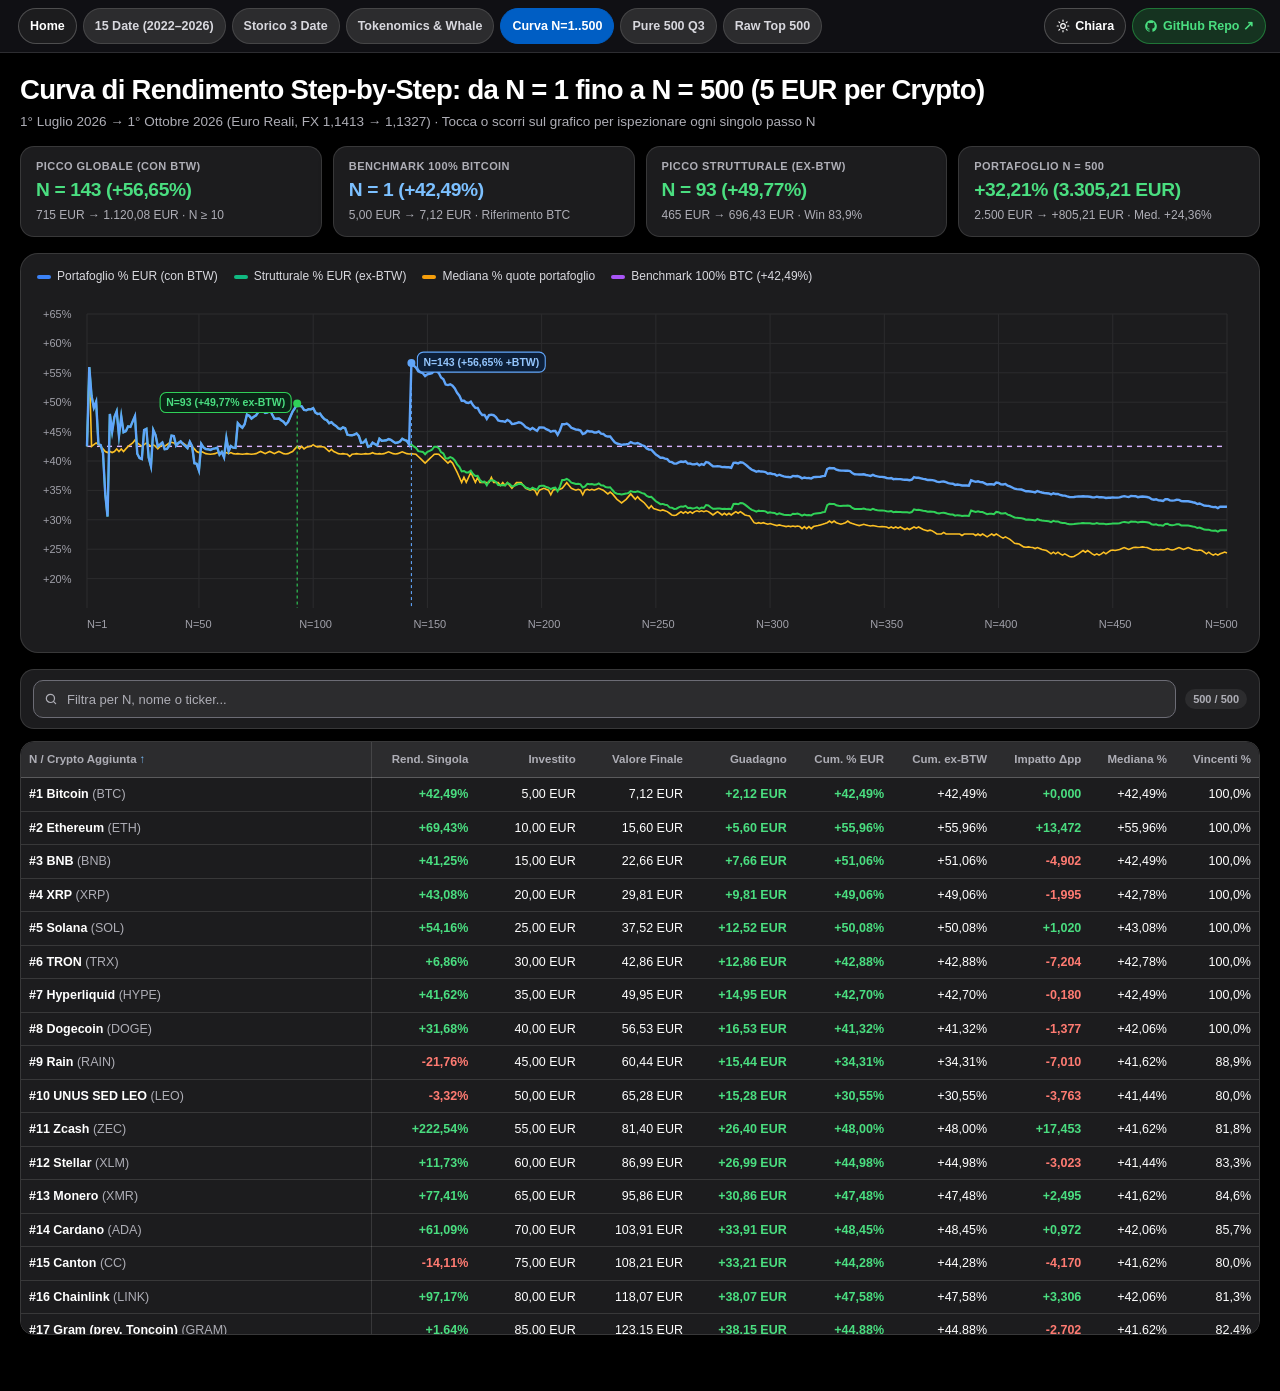
==== commit 3c1ab75d: "fix(ux-ui): Round 3 audit polish — select chevrons, AAA muted N/D contrast, table scroll scrim, KPI " ====
--- a/curva_rendimento_N1_to_N500.html
+++ b/curva_rendimento_N1_to_N500.html
@@ -73,10 +73,10 @@
   </div>
 
   <div class="kpis kpis-4">
-    <div class="kpi"><div class="lbl">Picco Globale (con BTW)</div><div class="val pos">N = 143 (+56,65%)</div><div class="det">715 EUR &rarr; 1.120,08&nbsp;EUR &middot; <span style="white-space:nowrap">N&nbsp;&ge;&nbsp;10</span></div></div>
-    <div class="kpi"><div class="lbl">Benchmark 100% Bitcoin</div><div class="val acc">N = 1 (+42,49%)</div><div class="det">5,00 EUR &rarr; 7,12&nbsp;EUR &middot; Riferimento BTC</div></div>
-    <div class="kpi"><div class="lbl">Picco Strutturale <span style="white-space:nowrap">(ex-BTW)</span></div><div class="val pos">N = 93 (+49,77%)</div><div class="det">465 EUR &rarr; 696,43&nbsp;EUR &middot; Win 83,9%</div></div>
-    <div class="kpi"><div class="lbl">Portafoglio N = 500</div><div class="val pos">+32,21% (<span style="white-space:nowrap">3.305,21&nbsp;EUR</span>)</div><div class="det">2.500 EUR &rarr; +805,21&nbsp;EUR &middot; Med. <span style="white-space:nowrap">+24,36%</span></div></div>
+    <div class="kpi"><div class="lbl">Picco Globale (con BTW)</div><div class="val pos">N = 143 (+56,65%)</div><div class="det">715 EUR &rarr; 1.120,08&nbsp;EUR<span class="kpi-sep"> &middot; </span><span class="nowrap">N&nbsp;&ge;&nbsp;10</span></div></div>
+    <div class="kpi"><div class="lbl">Benchmark 100% Bitcoin</div><div class="val acc">N = 1 (+42,49%)</div><div class="det">5,00 EUR &rarr; 7,12&nbsp;EUR<span class="kpi-sep"> &middot; </span><span class="nowrap">Riferimento BTC</span></div></div>
+    <div class="kpi"><div class="lbl">Picco Strutturale <span class="nowrap">(ex-BTW)</span></div><div class="val pos">N = 93 (+49,77%)</div><div class="det">465 EUR &rarr; 696,43&nbsp;EUR<span class="kpi-sep"> &middot; </span><span class="nowrap">Win&nbsp;83,9%</span></div></div>
+    <div class="kpi"><div class="lbl">Portafoglio N = 500</div><div class="val pos">+32,21% (<span class="nowrap">3.305,21&nbsp;EUR</span>)</div><div class="det">2.500 EUR &rarr; +805,21&nbsp;EUR<span class="kpi-sep"> &middot; </span><span class="nowrap">Med.&nbsp;+24,36%</span></div></div>
   </div>
 
   <div class="chart-card">
--- a/assets/apple-craft.css
+++ b/assets/apple-craft.css
@@ -14,8 +14,8 @@
   --border-strong: rgba(255, 255, 255, 0.22);
   --field-border: #6c6c75;
   --ink: #ffffff;
-  --ink-secondary: #d1d1d6;
-  --muted: #a1a1aa;
+  --ink-secondary: #d8d8de;
+  --muted: #aeaeb6;           /* #AEAEB6 on #1C1C1E = 7.8:1 AAA */
   --accent: #005ec4;          /* #FFF on #005EC4 = 6.23:1 AA+ */
   --accent-hover: #006ee6;
   --accent-text: #7cc0ff;     /* #7CC0FF on #000/#1C1C1E = 9.5:1 AAA */
@@ -34,7 +34,7 @@
   --purple-soft: rgba(175, 82, 222, 0.24);
   --scroll-shadow: rgba(0, 0, 0, 0.62);
   --shadow-card: 0 2px 14px rgba(0, 0, 0, 0.45);
-  --chev-url: url("data:image/svg+xml,%3Csvg xmlns='http://www.w3.org/2000/svg' width='12' height='12' viewBox='0 0 12 12' fill='none' stroke='%23d1d1d6' stroke-width='1.8' stroke-linecap='round' stroke-linejoin='round'%3E%3Cpath d='M3 4.5L6 7.5L9 4.5'/%3E%3C/svg%3E");
+  --chev-url: url("data:image/svg+xml,%3Csvg xmlns='http://www.w3.org/2000/svg' width='14' height='14' viewBox='0 0 24 24' fill='none' stroke='%23c4c4cc' stroke-width='2.4' stroke-linecap='round' stroke-linejoin='round'%3E%3Cpolyline points='6 9 12 15 18 9'/%3E%3C/svg%3E");
   --nav-h: 52px;
   --r-sm: 10px;
   --r-md: 14px;
@@ -73,7 +73,7 @@
   --purple-soft: #f3e8ff;
   --scroll-shadow: rgba(0, 0, 0, 0.14);
   --shadow-card: 0 2px 12px rgba(0, 0, 0, 0.05);
-  --chev-url: url("data:image/svg+xml,%3Csvg xmlns='http://www.w3.org/2000/svg' width='12' height='12' viewBox='0 0 12 12' fill='none' stroke='%233a3a3c' stroke-width='1.8' stroke-linecap='round' stroke-linejoin='round'%3E%3Cpath d='M3 4.5L6 7.5L9 4.5'/%3E%3C/svg%3E");
+  --chev-url: url("data:image/svg+xml,%3Csvg xmlns='http://www.w3.org/2000/svg' width='14' height='14' viewBox='0 0 24 24' fill='none' stroke='%2348484a' stroke-width='2.4' stroke-linecap='round' stroke-linejoin='round'%3E%3Cpolyline points='6 9 12 15 18 9'/%3E%3C/svg%3E");
   color-scheme: light;
 }
 
@@ -131,7 +131,7 @@
   padding: 6px 14px;
   display: flex;
   align-items: center;
-  gap: 8px;
+  gap: 12px;
 }
 .agy-hub-rail {
   display: flex;
@@ -144,22 +144,22 @@
   -webkit-overflow-scrolling: touch;
   flex: 1 1 auto;
   min-width: 0;
-  padding: 5px 4px;
+  padding: 5px 14px 5px 4px;
   margin: -3px 0;
   scroll-padding-inline: 24px;
 }
 .agy-hub-rail::-webkit-scrollbar { display: none; }
 .agy-hub-rail.has-right-fade {
-  mask-image: linear-gradient(to right, #000 0, #000 calc(100% - 26px), transparent 100%);
-  -webkit-mask-image: linear-gradient(to right, #000 0, #000 calc(100% - 26px), transparent 100%);
+  mask-image: linear-gradient(to right, #000 0, #000 calc(100% - 34px), transparent 100%);
+  -webkit-mask-image: linear-gradient(to right, #000 0, #000 calc(100% - 34px), transparent 100%);
 }
 .agy-hub-rail.has-left-fade {
-  mask-image: linear-gradient(to right, transparent 0, #000 26px, #000 100%);
-  -webkit-mask-image: linear-gradient(to right, transparent 0, #000 26px, #000 100%);
+  mask-image: linear-gradient(to right, transparent 0, #000 24px, #000 100%);
+  -webkit-mask-image: linear-gradient(to right, transparent 0, #000 24px, #000 100%);
 }
 .agy-hub-rail.has-left-fade.has-right-fade {
-  mask-image: linear-gradient(to right, transparent 0, #000 26px, #000 calc(100% - 26px), transparent 100%);
-  -webkit-mask-image: linear-gradient(to right, transparent 0, #000 26px, #000 calc(100% - 26px), transparent 100%);
+  mask-image: linear-gradient(to right, transparent 0, #000 24px, #000 calc(100% - 34px), transparent 100%);
+  -webkit-mask-image: linear-gradient(to right, transparent 0, #000 24px, #000 calc(100% - 34px), transparent 100%);
 }
 .agy-hub-actions {
   display: flex;
@@ -278,14 +278,16 @@
   letter-spacing: -0.02em;
   line-height: 1.2;
 }
-.kpi .note, .kpi .det { font-size: 12px; color: var(--muted); line-height: 1.38; margin-top: auto; padding-top: 2px; }
+.kpi .note, .kpi .det { font-size: 12px; color: var(--muted); line-height: 1.38; margin-top: 2px; }
+.nowrap { white-space: nowrap; }
+.kpi-sep { display: inline; }
 
 /* Semantic Utilities */
 .pos { color: var(--green-text); font-weight: 700; }
 .neg { color: var(--red-text); font-weight: 700; }
 .warn { color: var(--amber-text); font-weight: 700; }
 .acc { color: var(--accent-text); font-weight: 700; }
-.mut { color: var(--muted); }
+.mut { color: var(--muted); opacity: 1; }
 .num { text-align: right; font-variant-numeric: tabular-nums; white-space: nowrap; }
 .small { font-size: 11.5px; color: var(--muted); display: block; margin-top: 2px; }
 .hidden { display: none !important; }
@@ -402,7 +404,7 @@
 }
 .search-box.has-val .s-clr { display: inline-flex; }
 .controls input, .controls select, input[type="search"], input[type="text"], select {
-  background: var(--surface2);
+  background-color: var(--surface2);
   color: var(--ink);
   border: 1px solid var(--field-border);
   border-radius: var(--r-sm);
@@ -413,15 +415,15 @@
   min-width: 0;
   outline: none;
 }
-.card .controls input, .card .controls select { background: var(--surface); }
-select {
+.card .controls input, .card .controls select { background-color: var(--surface); }
+select, .controls select, .card .controls select {
   appearance: none;
   -webkit-appearance: none;
-  padding-right: 34px !important;
+  padding-right: 36px !important;
   background-image: var(--chev-url);
   background-repeat: no-repeat;
-  background-position: right 11px center;
-  background-size: 12px 12px;
+  background-position: right 12px center;
+  background-size: 13px 13px;
   text-overflow: ellipsis;
 }
 input::placeholder { color: var(--muted); opacity: 1; }
@@ -436,19 +438,44 @@
   margin-bottom: 8px;
   flex-wrap: wrap;
 }
-.tbl-head-meta { display: inline-flex; align-items: center; gap: 8px; flex-wrap: wrap; }
+.tbl-sub-bar {
+  display: flex;
+  align-items: center;
+  justify-content: flex-end;
+  gap: 8px;
+  margin: -4px 0 6px;
+}
+.tbl-sub-bar:empty { display: none; }
 .scroll-hint {
   display: none;
   font-size: 11.5px;
-  font-weight: 600;
-  color: var(--accent-text);
-  background: var(--accent-soft);
-  border: 1px solid var(--accent-soft-border);
-  padding: 3px 9px;
-  border-radius: 999px;
-  white-space: nowrap;
+  font-weight: 500;
+  color: var(--muted);
+  background: transparent;
+  border: none;
+  padding: 0;
+  white-space: nowrap;
+  letter-spacing: 0.01em;
 }
 .scroll-hint.visible { display: inline-flex; align-items: center; gap: 4px; }
+
+.tbl-shell {
+  position: relative;
+  border-radius: var(--r-md);
+  overflow: hidden;
+}
+.tbl-shell.can-scroll-right::after {
+  content: "";
+  position: absolute;
+  top: 1px;
+  right: 1px;
+  bottom: 1px;
+  width: 34px;
+  pointer-events: none;
+  z-index: 16;
+  background: linear-gradient(to left, var(--surface) 0%, color-mix(in srgb, var(--surface) 72%, transparent) 42%, transparent 100%);
+  border-radius: 0 var(--r-md) var(--r-md) 0;
+}
 
 .tbl-wrap, .table-wrap {
   position: relative;
@@ -460,9 +487,6 @@
   -webkit-overflow-scrolling: touch;
   scrollbar-color: var(--border-strong) transparent;
   scrollbar-width: thin;
-}
-.tbl-wrap.can-scroll-right, .table-wrap.can-scroll-right {
-  box-shadow: inset -14px 0 14px -10px var(--scroll-shadow);
 }
 .tbl-wrap::-webkit-scrollbar, .table-wrap::-webkit-scrollbar { height: 8px; width: 8px; }
 .tbl-wrap::-webkit-scrollbar-thumb, .table-wrap::-webkit-scrollbar-thumb {
@@ -696,12 +720,13 @@
 }
 /* Compact icon-only right actions on narrow phones (<= 540px) so 2–3 nav links stay visible even at 320px! */
 @media (max-width: 540px) {
-  .agy-hub-nav { padding: 5px 8px; gap: 5px; }
+  .agy-hub-nav { padding: 5px 8px; gap: 8px; }
   .agy-hub-actions { gap: 5px; }
   .agy-hub-actions .theme-lbl, .agy-hub-actions .gh-txt { display: none; }
   .agy-hub-actions .hub-pill { width: 40px; min-width: 40px; padding: 0; }
   .asset-col, td.sticky-col.asset-col { max-width: 112px !important; min-width: 96px !important; }
   tbody td, thead th { padding-left: 6px; padding-right: 6px; }
+  .kpi-sep { display: block; height: 0; overflow: hidden; }
 }
 @media (max-width: 380px) {
   .wrap { padding: 11px 10px 36px; }
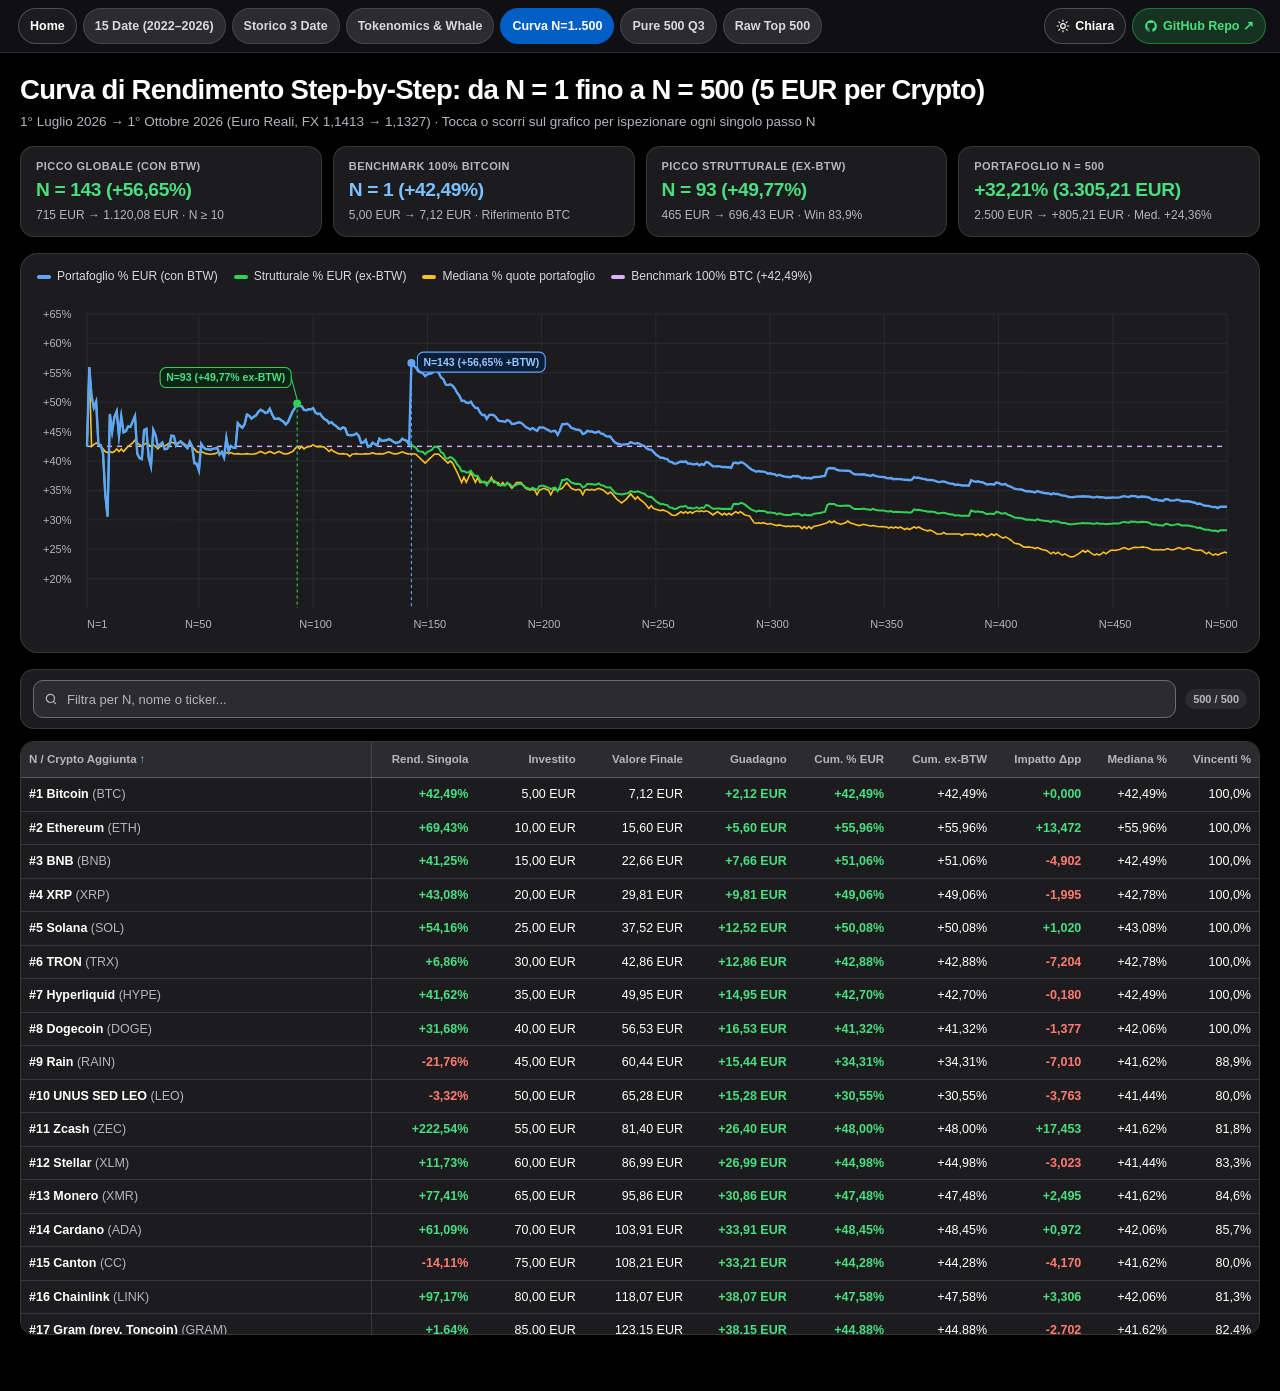
==== commit b518b3b4: "fix(ux-ui): Round 4 audit polish — sticky #/Asset on Vista A, 1440px Storico zero-scroll fit, Light " ====
--- a/curva_rendimento_N1_to_N500.html
+++ b/curva_rendimento_N1_to_N500.html
@@ -7,6 +7,18 @@
 <script>(function(){try{var t=localStorage.getItem('crypto_hub_theme');document.documentElement.setAttribute('data-theme',t==='light'?'light':'dark');}catch(e){document.documentElement.setAttribute('data-theme','dark');}})();</script>
 <link rel="stylesheet" href="./assets/apple-craft.css">
 <style>
+:root, [data-theme="dark"] {
+  --chart-port: #60a5fa;
+  --chart-struct: #30d158;
+  --chart-median: #fbbf24;
+  --chart-btc: #d8b4fe;
+}
+[data-theme="light"] {
+  --chart-port: #005ec4;
+  --chart-struct: #137333;
+  --chart-median: #b45309;
+  --chart-btc: #7e22ce;
+}
 .wrap { max-width: 1480px; }
 .chart-card {
   background: var(--surface);
@@ -81,10 +93,10 @@
 
   <div class="chart-card">
     <div class="legend">
-      <div class="leg-item"><span class="swatch" style="background:#3b82f6"></span>Portafoglio % EUR (con BTW)</div>
-      <div class="leg-item"><span class="swatch" style="background:#10b981"></span>Strutturale % EUR (ex-BTW)</div>
-      <div class="leg-item"><span class="swatch" style="background:#f59e0b"></span>Mediana % quote portafoglio</div>
-      <div class="leg-item"><span class="swatch" style="background:#a855f7"></span>Benchmark 100% BTC (+42,49%)</div>
+      <div class="leg-item"><span class="swatch" style="background:var(--chart-port)"></span>Portafoglio % EUR (con BTW)</div>
+      <div class="leg-item"><span class="swatch" style="background:var(--chart-struct)"></span>Strutturale % EUR (ex-BTW)</div>
+      <div class="leg-item"><span class="swatch" style="background:var(--chart-median)"></span>Mediana % quote portafoglio</div>
+      <div class="leg-item"><span class="swatch" style="background:var(--chart-btc)"></span>Benchmark 100% BTC (+42,49%)</div>
     </div>
     <canvas id="cv" role="img" aria-label="Grafico della curva di rendimento cumulativa da N=1 a N=500"></canvas>
     <div id="tooltip"></div>
@@ -130,34 +142,39 @@
 
 function chartPalette() {
   const light = document.documentElement.getAttribute("data-theme") === "light";
+  const cs = getComputedStyle(document.documentElement);
+  const cPort = cs.getPropertyValue("--chart-port").trim() || (light ? "#005ec4" : "#60a5fa");
+  const cStruct = cs.getPropertyValue("--chart-struct").trim() || (light ? "#137333" : "#30d158");
+  const cMed = cs.getPropertyValue("--chart-median").trim() || (light ? "#b45309" : "#fbbf24");
+  const cBtc = cs.getPropertyValue("--chart-btc").trim() || (light ? "#7e22ce" : "#d8b4fe");
   return light ? {
     grid: "#e2e2e8",
     axis: "#55555c",
     cross: "#636366",
     pillBgBlue: "#eff6ff",
     pillBgGreen: "#ecfdf5",
-    blue: "#005ec4",
+    blue: cPort,
     blueText: "#004999",
-    green: "#137333",
+    green: cStruct,
     greenText: "#137333",
-    amber: "#b45309",
-    purple: "#7e22ce"
+    amber: cMed,
+    purple: cBtc
   } : {
     grid: "#2c2c2e",
-    axis: "#a1a1aa",
+    axis: "#b5b5be",
     cross: "#8e8e93",
     pillBgBlue: "#0d1f38",
     pillBgGreen: "#0b2416",
-    blue: "#60a5fa",
+    blue: cPort,
     blueText: "#93c5fd",
-    green: "#30d158",
+    green: cStruct,
     greenText: "#4ade80",
-    amber: "#fbbf24",
-    purple: "#d8b4fe"
+    amber: cMed,
+    purple: cBtc
   };
 }
 
-function drawCallout(px, py, text, strokeCol, textCol, bgCol, alignRight) {
+function drawCallout(px, py, text, strokeCol, textCol, bgCol, alignRight, yLift = 11) {
   ctx.save();
   ctx.setLineDash([3, 3]);
   ctx.strokeStyle = strokeCol;
@@ -169,7 +186,15 @@
   ctx.font = "600 10.5px -apple-system, BlinkMacSystemFont, sans-serif";
   const tw = ctx.measureText(text).width + 12;
   const bx = alignRight ? px - tw - 6 : px + 6;
-  const by = Math.max(8, py - 11);
+  const by = Math.max(6, py - yLift);
+  if (yLift > 14) {
+    ctx.strokeStyle = strokeCol;
+    ctx.lineWidth = 1.1;
+    ctx.beginPath();
+    ctx.moveTo(px, py - 4);
+    ctx.lineTo(alignRight ? bx + tw : bx, by + 10);
+    ctx.stroke();
+  }
   ctx.fillStyle = bgCol;
   ctx.strokeStyle = strokeCol;
   ctx.lineWidth = 1.1;
@@ -228,11 +253,11 @@
   plotLine("portfolio_pct_eur_ex_btw", pal.green, 2.0);
   plotLine("portfolio_pct_eur_real", pal.blue, 2.4);
 
-  // Dedicated Peak Callouts (N=93 ex-BTW & N=143 +BTW) with WCAG AAA contrast
+  // Dedicated Peak Callouts (N=93 ex-BTW lifted cleanly above early peak & N=143 +BTW) with WCAG AAA contrast
   if (W >= 420) {
     const s93 = STEPS[92], s143 = STEPS[142];
-    if (s93) drawCallout(xOf(93), yOf(s93.portfolio_pct_eur_ex_btw), "N=93 (+49,77% ex-BTW)", pal.green, pal.greenText, pal.pillBgGreen, true);
-    if (s143) drawCallout(xOf(143), yOf(s143.portfolio_pct_eur_real), "N=143 (+56,65% +BTW)", pal.blue, pal.blueText, pal.pillBgBlue, false);
+    if (s93) drawCallout(xOf(93), yOf(s93.portfolio_pct_eur_ex_btw), "N=93 (+49,77% ex-BTW)", pal.green, pal.greenText, pal.pillBgGreen, true, 36);
+    if (s143) drawCallout(xOf(143), yOf(s143.portfolio_pct_eur_real), "N=143 (+56,65% +BTW)", pal.blue, pal.blueText, pal.pillBgBlue, false, 11);
   }
 
   if (hoverIdx >= 0 && hoverIdx < STEPS.length) {
--- a/assets/apple-craft.css
+++ b/assets/apple-craft.css
@@ -15,7 +15,7 @@
   --field-border: #6c6c75;
   --ink: #ffffff;
   --ink-secondary: #d8d8de;
-  --muted: #aeaeb6;           /* #AEAEB6 on #1C1C1E = 7.8:1 AAA */
+  --muted: #b5b5be;           /* #B5B5BE on #1C1C1E = 8.5:1 AAA */
   --accent: #005ec4;          /* #FFF on #005EC4 = 6.23:1 AA+ */
   --accent-hover: #006ee6;
   --accent-text: #7cc0ff;     /* #7CC0FF on #000/#1C1C1E = 9.5:1 AAA */
@@ -144,9 +144,13 @@
   -webkit-overflow-scrolling: touch;
   flex: 1 1 auto;
   min-width: 0;
-  padding: 5px 14px 5px 4px;
+  padding: 5px 22px 5px 4px;
   margin: -3px 0;
   scroll-padding-inline: 24px;
+}
+.agy-hub-nav.rail-overflows .agy-hub-actions {
+  border-left: 1px solid var(--border-strong);
+  padding-left: 10px;
 }
 .agy-hub-rail::-webkit-scrollbar { display: none; }
 .agy-hub-rail.has-right-fade {
@@ -651,7 +655,7 @@
 }
 /* Compact navbar below 1120px so ALL 7 links fit at 1024px tablet landscape! */
 @media (max-width: 1120px) {
-  .agy-hub-nav { padding: 5px 10px; gap: 6px; }
+  .agy-hub-nav { padding: 5px 10px; gap: 10px; }
   .agy-hub-rail { gap: 4px; }
   .agy-hub-nav .hub-pill { padding: 0 9px; font-size: 12px; }
   .agy-hub-actions .gh-lbl { display: none; }
@@ -691,8 +695,8 @@
     line-height: 1.2;
   }
 }
-/* Compact 2-column filters on Tablet Portrait (640px–1024px) to keep data tables high above the fold! */
-@media (min-width: 640px) and (max-width: 1024px) {
+/* Compact 2-column filters on Tablet Portrait (640px–959px) to keep data tables high above the fold! */
+@media (min-width: 640px) and (max-width: 959px) {
   .controls.controls-grid {
     display: grid;
     grid-template-columns: repeat(2, minmax(0, 1fr));
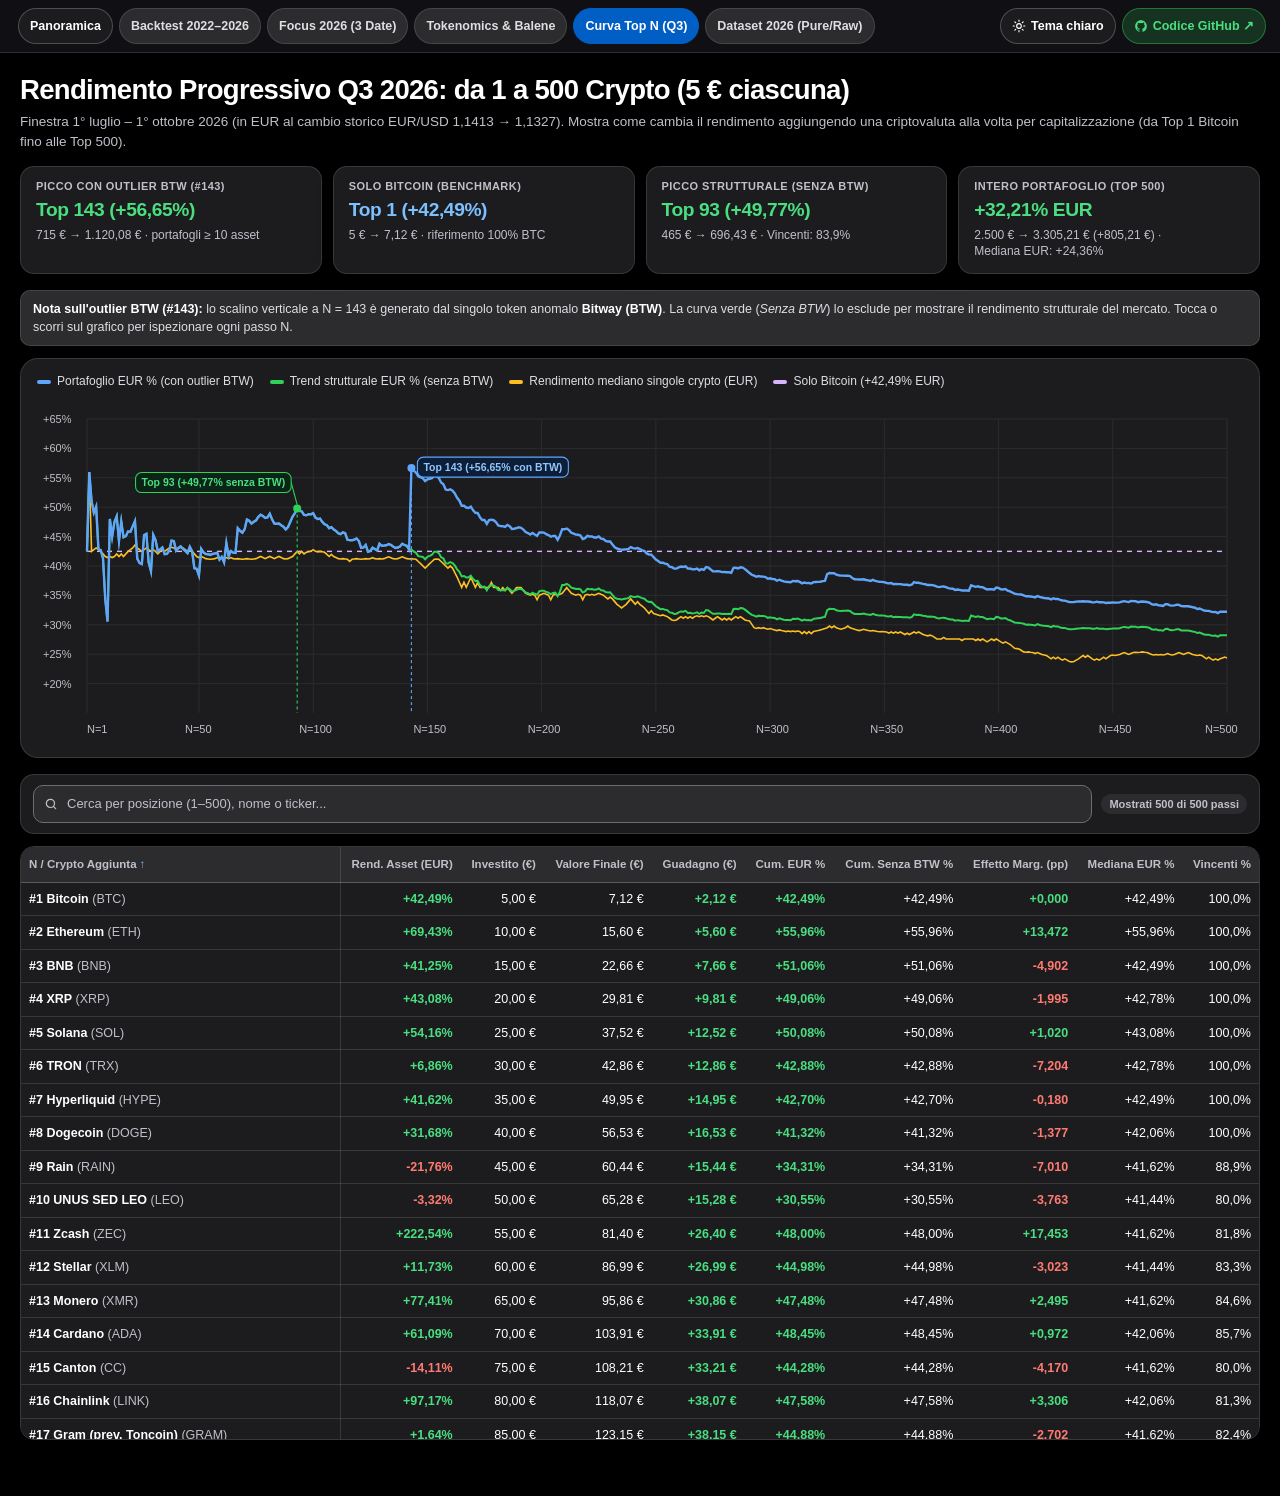
==== commit 33f6b467: "feat(content-ia): complete Round 1 UX Writing, Content Design & IA overhaul across all 7 pages" ====
--- a/curva_rendimento_N1_to_N500.html
+++ b/curva_rendimento_N1_to_N500.html
@@ -3,7 +3,7 @@
 <head>
 <meta charset="UTF-8">
 <meta name="viewport" content="width=device-width, initial-scale=1.0">
-<title>Curva di Rendimento Cumulativa Step-by-Step (N = 1 &rarr; 500)</title>
+<title>Curva Top N (Q3 2026): Rendimento da 1 a 500 Crypto</title>
 <script>(function(){try{var t=localStorage.getItem('crypto_hub_theme');document.documentElement.setAttribute('data-theme',t==='light'?'light':'dark');}catch(e){document.documentElement.setAttribute('data-theme','dark');}})();</script>
 <link rel="stylesheet" href="./assets/apple-craft.css">
 <style>
@@ -80,35 +80,39 @@
 
 <div class="wrap">
   <div class="page-head">
-    <h1>Curva di Rendimento Step-by-Step: da N = 1 fino a N = 500 (5 EUR per Crypto)</h1>
-    <div class="sub">1&deg; Luglio 2026 &rarr; 1&deg; Ottobre 2026 (Euro Reali, FX 1,1413 &rarr; 1,1327) &middot; Tocca o scorri sul grafico per ispezionare ogni singolo passo N</div>
+    <h1>Rendimento Progressivo Q3 2026: da 1 a 500 Crypto (5&nbsp;&euro; ciascuna)</h1>
+    <div class="sub">Finestra 1&deg; luglio &ndash; 1&deg; ottobre 2026 (in EUR al cambio storico EUR/USD 1,1413 &rarr; 1,1327). Mostra come cambia il rendimento aggiungendo una criptovaluta alla volta per capitalizzazione (da Top 1 Bitcoin fino alle Top 500).</div>
   </div>
 
   <div class="kpis kpis-4">
-    <div class="kpi"><div class="lbl">Picco Globale (con BTW)</div><div class="val pos">N = 143 (+56,65%)</div><div class="det">715 EUR &rarr; 1.120,08&nbsp;EUR<span class="kpi-sep"> &middot; </span><span class="nowrap">N&nbsp;&ge;&nbsp;10</span></div></div>
-    <div class="kpi"><div class="lbl">Benchmark 100% Bitcoin</div><div class="val acc">N = 1 (+42,49%)</div><div class="det">5,00 EUR &rarr; 7,12&nbsp;EUR<span class="kpi-sep"> &middot; </span><span class="nowrap">Riferimento BTC</span></div></div>
-    <div class="kpi"><div class="lbl">Picco Strutturale <span class="nowrap">(ex-BTW)</span></div><div class="val pos">N = 93 (+49,77%)</div><div class="det">465 EUR &rarr; 696,43&nbsp;EUR<span class="kpi-sep"> &middot; </span><span class="nowrap">Win&nbsp;83,9%</span></div></div>
-    <div class="kpi"><div class="lbl">Portafoglio N = 500</div><div class="val pos">+32,21% (<span class="nowrap">3.305,21&nbsp;EUR</span>)</div><div class="det">2.500 EUR &rarr; +805,21&nbsp;EUR<span class="kpi-sep"> &middot; </span><span class="nowrap">Med.&nbsp;+24,36%</span></div></div>
+    <div class="kpi"><div class="lbl">Picco con outlier BTW (#143)</div><div class="val pos">Top 143 (+56,65%)</div><div class="det">715&nbsp;&euro; &rarr; 1.120,08&nbsp;&euro;<span class="kpi-sep"> &middot; </span><span class="nowrap">portafogli &ge;&nbsp;10 asset</span></div></div>
+    <div class="kpi"><div class="lbl">Solo Bitcoin (benchmark)</div><div class="val acc">Top 1 (+42,49%)</div><div class="det">5&nbsp;&euro; &rarr; 7,12&nbsp;&euro;<span class="kpi-sep"> &middot; </span><span class="nowrap">riferimento 100% BTC</span></div></div>
+    <div class="kpi"><div class="lbl">Picco strutturale <span class="nowrap">(senza BTW)</span></div><div class="val pos">Top 93 (+49,77%)</div><div class="det">465&nbsp;&euro; &rarr; 696,43&nbsp;&euro;<span class="kpi-sep"> &middot; </span><span class="nowrap">Vincenti: 83,9%</span></div></div>
+    <div class="kpi"><div class="lbl">Intero portafoglio (Top 500)</div><div class="val pos">+32,21% EUR</div><div class="det">2.500&nbsp;&euro; &rarr; 3.305,21&nbsp;&euro; (+805,21&nbsp;&euro;)<span class="kpi-sep"> &middot; </span><span class="nowrap">Mediana EUR: +24,36%</span></div></div>
+  </div>
+
+  <div class="info-banner">
+    <strong>Nota sull'outlier BTW (#143):</strong> lo scalino verticale a N&nbsp;=&nbsp;143 &egrave; generato dal singolo token anomalo <strong>Bitway (BTW)</strong>. La curva verde (<em>Senza BTW</em>) lo esclude per mostrare il rendimento strutturale del mercato. Tocca o scorri sul grafico per ispezionare ogni passo N.
   </div>
 
   <div class="chart-card">
     <div class="legend">
-      <div class="leg-item"><span class="swatch" style="background:var(--chart-port)"></span>Portafoglio % EUR (con BTW)</div>
-      <div class="leg-item"><span class="swatch" style="background:var(--chart-struct)"></span>Strutturale % EUR (ex-BTW)</div>
-      <div class="leg-item"><span class="swatch" style="background:var(--chart-median)"></span>Mediana % quote portafoglio</div>
-      <div class="leg-item"><span class="swatch" style="background:var(--chart-btc)"></span>Benchmark 100% BTC (+42,49%)</div>
+      <div class="leg-item"><span class="swatch" style="background:var(--chart-port)"></span>Portafoglio EUR % (con outlier BTW)</div>
+      <div class="leg-item"><span class="swatch" style="background:var(--chart-struct)"></span>Trend strutturale EUR % (senza BTW)</div>
+      <div class="leg-item"><span class="swatch" style="background:var(--chart-median)"></span>Rendimento mediano singole crypto (EUR)</div>
+      <div class="leg-item"><span class="swatch" style="background:var(--chart-btc)"></span>Solo Bitcoin (+42,49% EUR)</div>
     </div>
-    <canvas id="cv" role="img" aria-label="Grafico della curva di rendimento cumulativa da N=1 a N=500"></canvas>
+    <canvas id="cv" role="img" aria-label="Grafico della curva di rendimento progressiva da Top 1 a Top 500 nel Q3 2026"></canvas>
     <div id="tooltip"></div>
   </div>
 
   <div class="controls">
     <div class="search-box">
       <span class="s-ico"><svg viewBox="0 0 24 24" fill="none" stroke="currentColor" stroke-width="2.1" stroke-linecap="round" stroke-linejoin="round" aria-hidden="true"><circle cx="11" cy="11" r="7"/><path d="m20 20-3.5-3.5"/></svg></span>
-      <input type="search" id="q" placeholder="Filtra per N, nome o ticker...">
+      <input type="search" id="q" placeholder="Cerca per posizione (1–500), nome o ticker...">
       <button type="button" class="s-clr" aria-label="Pulisci ricerca">&times;</button>
     </div>
-    <span id="shown" class="pill p-muted">500 / 500</span>
+    <span id="shown" class="pill p-muted">Mostrati 500 di 500 passi</span>
     <span class="scroll-hint" data-scroll-hint="curvaWrap">&larr; Scorri tabella &rarr;</span>
   </div>
 
@@ -117,14 +121,14 @@
       <thead>
         <tr>
           <th class="l sticky-col" data-k="N">N / Crypto Aggiunta</th>
-          <th data-k="added_coin_pct_eur">Rend. Singola</th>
-          <th data-k="invested_eur">Investito</th>
-          <th data-k="portfolio_val_eur_real">Valore Finale</th>
-          <th data-k="portfolio_pnl_eur_real">Guadagno</th>
-          <th data-k="portfolio_pct_eur_real">Cum. % EUR</th>
-          <th data-k="portfolio_pct_eur_ex_btw">Cum. ex-BTW</th>
-          <th data-k="marginal_impact_pp">Impatto &Delta;pp</th>
-          <th data-k="median_return_pct">Mediana %</th>
+          <th data-k="added_coin_pct_eur">Rend. Asset (EUR)</th>
+          <th data-k="invested_eur">Investito (&euro;)</th>
+          <th data-k="portfolio_val_eur_real">Valore Finale (&euro;)</th>
+          <th data-k="portfolio_pnl_eur_real">Guadagno (&euro;)</th>
+          <th data-k="portfolio_pct_eur_real">Cum. EUR %</th>
+          <th data-k="portfolio_pct_eur_ex_btw">Cum. Senza BTW %</th>
+          <th data-k="marginal_impact_pp">Effetto Marg. (pp)</th>
+          <th data-k="median_return_pct">Mediana EUR %</th>
           <th data-k="win_rate_pct">Vincenti %</th>
         </tr>
       </thead>
@@ -161,7 +165,7 @@
     purple: cBtc
   } : {
     grid: "#2c2c2e",
-    axis: "#b5b5be",
+    axis: "#c0c0ca",
     cross: "#8e8e93",
     pillBgBlue: "#0d1f38",
     pillBgGreen: "#0b2416",
@@ -236,7 +240,6 @@
     ctx.fillText("N=" + n, Math.min(W - 38, Math.max(pad.l, px - 14)), H - 10);
   }
 
-  // BTC benchmark line
   ctx.save(); ctx.setLineDash([5, 5]); ctx.strokeStyle = pal.purple; ctx.lineWidth = 1.4;
   ctx.beginPath(); ctx.moveTo(pad.l, yOf(42.49)); ctx.lineTo(W - pad.r, yOf(42.49)); ctx.stroke();
   ctx.restore();
@@ -253,11 +256,10 @@
   plotLine("portfolio_pct_eur_ex_btw", pal.green, 2.0);
   plotLine("portfolio_pct_eur_real", pal.blue, 2.4);
 
-  // Dedicated Peak Callouts (N=93 ex-BTW lifted cleanly above early peak & N=143 +BTW) with WCAG AAA contrast
   if (W >= 420) {
     const s93 = STEPS[92], s143 = STEPS[142];
-    if (s93) drawCallout(xOf(93), yOf(s93.portfolio_pct_eur_ex_btw), "N=93 (+49,77% ex-BTW)", pal.green, pal.greenText, pal.pillBgGreen, true, 36);
-    if (s143) drawCallout(xOf(143), yOf(s143.portfolio_pct_eur_real), "N=143 (+56,65% +BTW)", pal.blue, pal.blueText, pal.pillBgBlue, false, 11);
+    if (s93) drawCallout(xOf(93), yOf(s93.portfolio_pct_eur_ex_btw), "Top 93 (+49,77% senza BTW)", pal.green, pal.greenText, pal.pillBgGreen, true, 36);
+    if (s143) drawCallout(xOf(143), yOf(s143.portfolio_pct_eur_real), "Top 143 (+56,65% con BTW)", pal.blue, pal.blueText, pal.pillBgBlue, false, 11);
   }
 
   if (hoverIdx >= 0 && hoverIdx < STEPS.length) {
@@ -281,11 +283,11 @@
   const left = Math.min(rect.width - 240, Math.max(10, mx + 14));
   tip.style.left = left + "px";
   tip.style.top = "44px";
-  tip.innerHTML = `<strong>N = ${s.N} &middot; ${s.added_name} [${s.added_symbol}]</strong><br>` +
-    `Singola: <span class="${s.added_coin_pct_eur >= 0 ? "pos" : "neg"}">${FMT.pct(s.added_coin_pct_eur, true, 2)}</span> (${FMT.eur(s.added_coin_val_oct1_eur)})<br>` +
-    `Portafoglio: ${FMT.int(s.invested_eur)} EUR &rarr; <strong>${FMT.eur(s.portfolio_val_eur_real)}</strong> (${FMT.eurSigned(s.portfolio_pnl_eur_real)})<br>` +
-    `Cumulativo: <strong class="pos">${FMT.pct(s.portfolio_pct_eur_real, true, 2)}</strong> (ex-BTW: ${FMT.pct(s.portfolio_pct_eur_ex_btw, true, 2)})<br>` +
-    `Mediana: ${FMT.pct(s.median_return_pct, true, 2)} &middot; Vincenti: ${FMT.dec1(s.win_rate_pct)}%`;
+  tip.innerHTML = `<strong>Top ${s.N} &middot; ${s.added_name} (${s.added_symbol})</strong><br>` +
+    `Singola crypto: <span class="${FMT.pctClass(s.added_coin_pct_eur)}">${FMT.pct(s.added_coin_pct_eur, true, 2)} EUR</span> (${FMT.eur(s.added_coin_val_oct1_eur)})<br>` +
+    `Portafoglio: ${FMT.eurInt(s.invested_eur)} &rarr; <strong>${FMT.eur(s.portfolio_val_eur_real)}</strong> (${FMT.eurSigned(s.portfolio_pnl_eur_real)})<br>` +
+    `Cumulativo EUR: <strong class="pos">${FMT.pct(s.portfolio_pct_eur_real, true, 2)}</strong> (senza BTW: ${FMT.pct(s.portfolio_pct_eur_ex_btw, true, 2)})<br>` +
+    `Mediana EUR: ${FMT.pct(s.median_return_pct, true, 2)} &middot; Vincenti: ${FMT.dec1(s.win_rate_pct)}%`;
 }
 
 cv.addEventListener("pointermove", e => inspectAtClientX(e.clientX));
@@ -314,14 +316,14 @@
   let rows = STEPS.filter(s => !q || String(s.N) === q || s.added_name.toLowerCase().includes(q) || s.added_symbol.toLowerCase().includes(q));
   rows.sort((a, b) => typeof a[sortKey] === "string" ? a[sortKey].localeCompare(b[sortKey]) * sortDir : (a[sortKey] - b[sortKey]) * sortDir);
   updateSortIndicators();
-  document.getElementById("shown").textContent = `${rows.length} / ${STEPS.length}`;
+  document.getElementById("shown").textContent = `Mostrati ${rows.length} di ${STEPS.length} passi`;
   document.getElementById("tb").innerHTML = rows.map(s => `
     <tr>
       <td class="l sticky-col"><strong>#${s.N} ${s.added_name}</strong> <span class="mut">(${s.added_symbol})</span></td>
-      <td class="${s.added_coin_pct_eur >= 0 ? "pos" : "neg"}">${FMT.pct(s.added_coin_pct_eur, true, 2)}</td>
+      <td class="${FMT.pctClass(s.added_coin_pct_eur)}">${FMT.pct(s.added_coin_pct_eur, true, 2)}</td>
       <td>${FMT.eur(s.invested_eur)}</td>
       <td>${FMT.eur(s.portfolio_val_eur_real)}</td>
-      <td class="${s.portfolio_pnl_eur_real >= 0 ? "pos" : "neg"}">${FMT.eurSigned(s.portfolio_pnl_eur_real)}</td>
+      <td class="${FMT.pctClass(s.portfolio_pnl_eur_real)}">${FMT.eurSigned(s.portfolio_pnl_eur_real)}</td>
       <td class="pos">${FMT.pct(s.portfolio_pct_eur_real, true, 2)}</td>
       <td>${FMT.pct(s.portfolio_pct_eur_ex_btw, true, 2)}</td>
       <td class="${s.marginal_impact_pp >= 0 ? "pos" : "neg"}">${s.marginal_impact_pp >= 0 ? "+" : ""}${s.marginal_impact_pp.toFixed(3).replace(".", ",")}</td>
--- a/assets/apple-craft.css
+++ b/assets/apple-craft.css
@@ -14,8 +14,8 @@
   --border-strong: rgba(255, 255, 255, 0.22);
   --field-border: #6c6c75;
   --ink: #ffffff;
-  --ink-secondary: #d8d8de;
-  --muted: #b5b5be;           /* #B5B5BE on #1C1C1E = 8.5:1 AAA */
+  --ink-secondary: #dedee4;
+  --muted: #c0c0ca;           /* #C0C0CA on #1C1C1E = 9.6:1 AAA */
   --accent: #005ec4;          /* #FFF on #005EC4 = 6.23:1 AA+ */
   --accent-hover: #006ee6;
   --accent-text: #7cc0ff;     /* #7CC0FF on #000/#1C1C1E = 9.5:1 AAA */
@@ -445,11 +445,34 @@
 .tbl-sub-bar {
   display: flex;
   align-items: center;
-  justify-content: flex-end;
+  justify-content: space-between;
+  gap: 10px;
+  margin: -2px 0 7px;
+  flex-wrap: wrap;
+}
+.tbl-sub-bar:empty { display: none; }
+.tbl-note {
+  font-size: 12px;
+  color: var(--muted);
+  line-height: 1.42;
+}
+.info-banner {
+  background: var(--surface2);
+  border: 1px solid var(--border);
+  border-radius: var(--r-sm);
+  padding: 9px 12px;
+  margin-bottom: 12px;
+  font-size: 12.5px;
+  color: var(--ink-secondary);
+  line-height: 1.45;
+}
+.info-banner strong { color: var(--ink); font-weight: 600; }
+.page-switch {
+  display: inline-flex;
+  flex-wrap: wrap;
   gap: 8px;
-  margin: -4px 0 6px;
-}
-.tbl-sub-bar:empty { display: none; }
+  margin-bottom: 14px;
+}
 .scroll-hint {
   display: none;
   font-size: 11.5px;
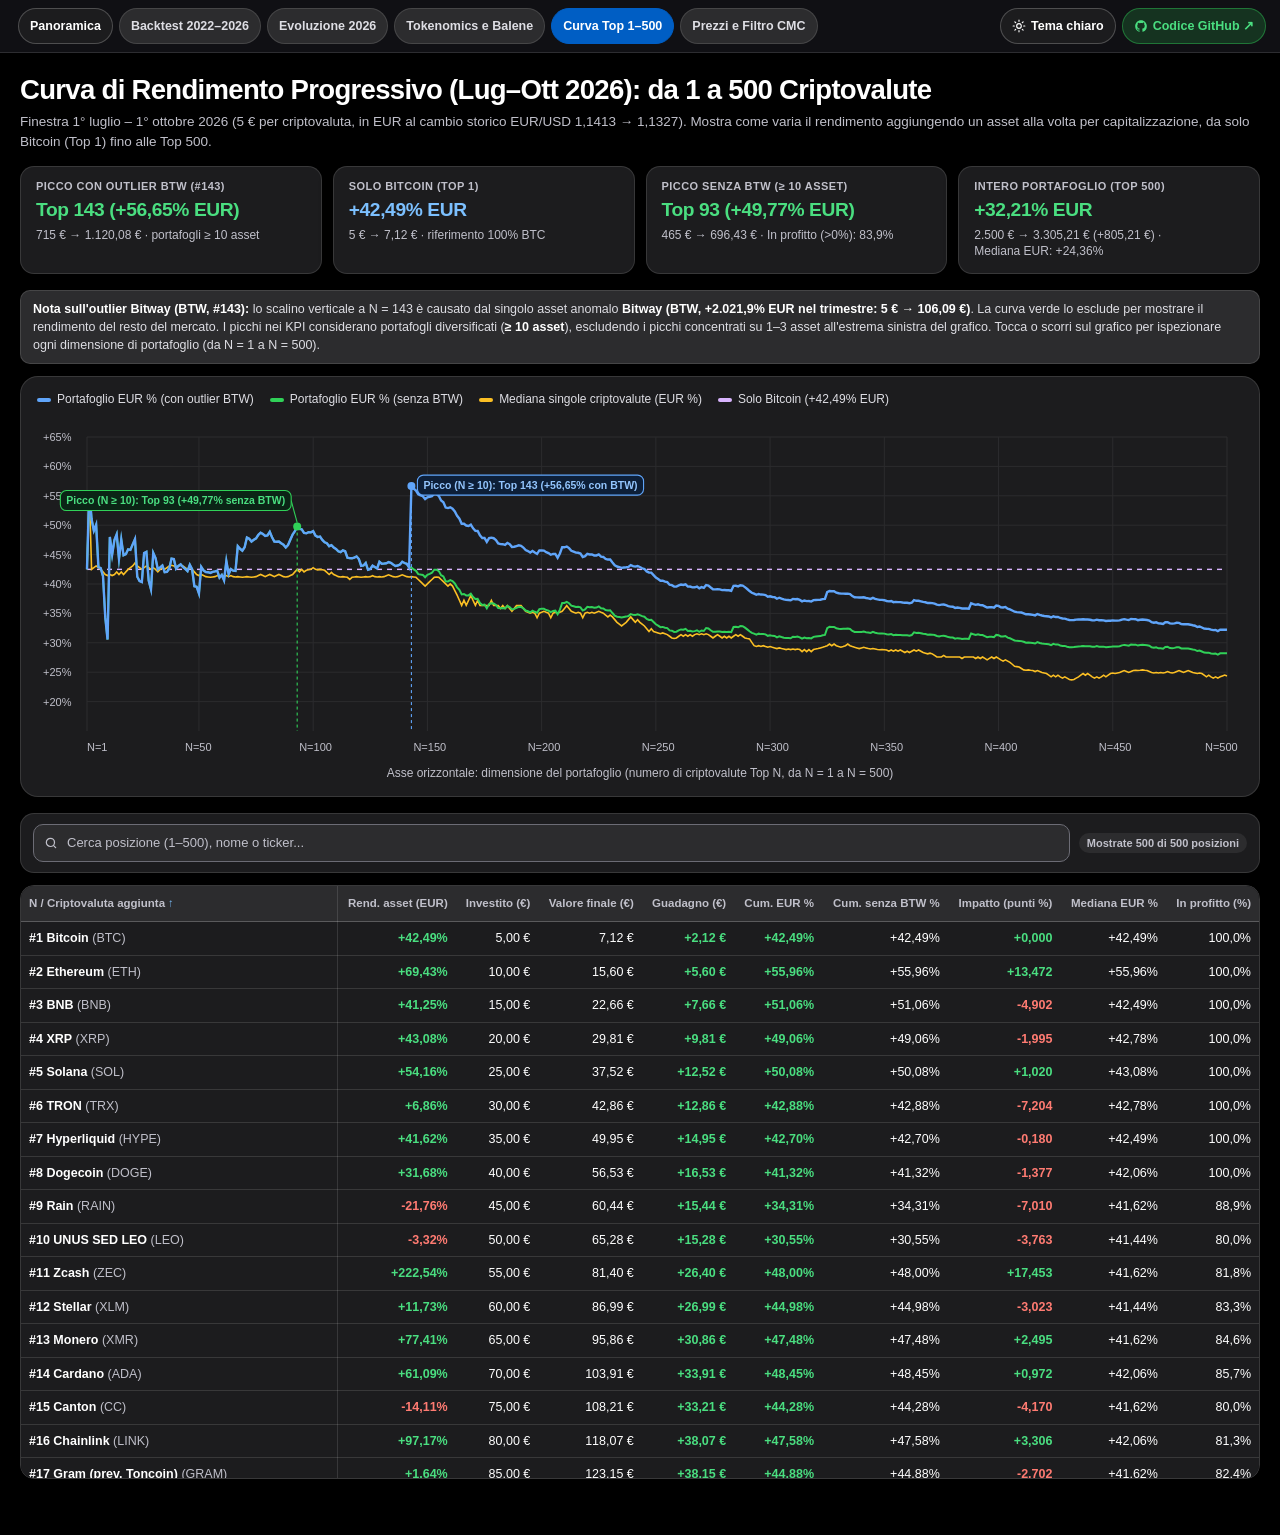
==== commit e5852618: "feat(content-ia): complete Round 2 UX Writing, Content Design & IA upgrades across all 7 pages" ====
--- a/curva_rendimento_N1_to_N500.html
+++ b/curva_rendimento_N1_to_N500.html
@@ -80,39 +80,40 @@
 
 <div class="wrap">
   <div class="page-head">
-    <h1>Rendimento Progressivo Q3 2026: da 1 a 500 Crypto (5&nbsp;&euro; ciascuna)</h1>
-    <div class="sub">Finestra 1&deg; luglio &ndash; 1&deg; ottobre 2026 (in EUR al cambio storico EUR/USD 1,1413 &rarr; 1,1327). Mostra come cambia il rendimento aggiungendo una criptovaluta alla volta per capitalizzazione (da Top 1 Bitcoin fino alle Top 500).</div>
+    <h1>Curva di Rendimento Progressivo (Lug–Ott 2026): da 1 a 500 Criptovalute</h1>
+    <div class="sub">Finestra 1&deg; luglio &ndash; 1&deg; ottobre 2026 (5&nbsp;&euro; per criptovaluta, in EUR al cambio storico EUR/USD 1,1413 &rarr; 1,1327). Mostra come varia il rendimento aggiungendo un asset alla volta per capitalizzazione, da solo Bitcoin (Top 1) fino alle Top 500.</div>
   </div>
 
   <div class="kpis kpis-4">
-    <div class="kpi"><div class="lbl">Picco con outlier BTW (#143)</div><div class="val pos">Top 143 (+56,65%)</div><div class="det">715&nbsp;&euro; &rarr; 1.120,08&nbsp;&euro;<span class="kpi-sep"> &middot; </span><span class="nowrap">portafogli &ge;&nbsp;10 asset</span></div></div>
-    <div class="kpi"><div class="lbl">Solo Bitcoin (benchmark)</div><div class="val acc">Top 1 (+42,49%)</div><div class="det">5&nbsp;&euro; &rarr; 7,12&nbsp;&euro;<span class="kpi-sep"> &middot; </span><span class="nowrap">riferimento 100% BTC</span></div></div>
-    <div class="kpi"><div class="lbl">Picco strutturale <span class="nowrap">(senza BTW)</span></div><div class="val pos">Top 93 (+49,77%)</div><div class="det">465&nbsp;&euro; &rarr; 696,43&nbsp;&euro;<span class="kpi-sep"> &middot; </span><span class="nowrap">Vincenti: 83,9%</span></div></div>
+    <div class="kpi"><div class="lbl">Picco con outlier BTW (#143)</div><div class="val pos">Top 143 (+56,65% EUR)</div><div class="det">715&nbsp;&euro; &rarr; 1.120,08&nbsp;&euro;<span class="kpi-sep"> &middot; </span><span class="nowrap">portafogli &ge;&nbsp;10 asset</span></div></div>
+    <div class="kpi"><div class="lbl">Solo Bitcoin (Top 1)</div><div class="val acc">+42,49% EUR</div><div class="det">5&nbsp;&euro; &rarr; 7,12&nbsp;&euro;<span class="kpi-sep"> &middot; </span><span class="nowrap">riferimento 100% BTC</span></div></div>
+    <div class="kpi"><div class="lbl">Picco senza BTW (&ge; 10 asset)</div><div class="val pos">Top 93 (+49,77% EUR)</div><div class="det">465&nbsp;&euro; &rarr; 696,43&nbsp;&euro;<span class="kpi-sep"> &middot; </span><span class="nowrap">In profitto (&gt;0%): 83,9%</span></div></div>
     <div class="kpi"><div class="lbl">Intero portafoglio (Top 500)</div><div class="val pos">+32,21% EUR</div><div class="det">2.500&nbsp;&euro; &rarr; 3.305,21&nbsp;&euro; (+805,21&nbsp;&euro;)<span class="kpi-sep"> &middot; </span><span class="nowrap">Mediana EUR: +24,36%</span></div></div>
   </div>
 
   <div class="info-banner">
-    <strong>Nota sull'outlier BTW (#143):</strong> lo scalino verticale a N&nbsp;=&nbsp;143 &egrave; generato dal singolo token anomalo <strong>Bitway (BTW)</strong>. La curva verde (<em>Senza BTW</em>) lo esclude per mostrare il rendimento strutturale del mercato. Tocca o scorri sul grafico per ispezionare ogni passo N.
+    <strong>Nota sull'outlier Bitway (BTW, #143):</strong> lo scalino verticale a N&nbsp;=&nbsp;143 &egrave; causato dal singolo asset anomalo <strong>Bitway (BTW, +2.021,9% EUR nel trimestre: 5&nbsp;&euro; &rarr; 106,09&nbsp;&euro;)</strong>. La curva verde lo esclude per mostrare il rendimento del resto del mercato. I picchi nei KPI considerano portafogli diversificati (<strong>&ge;&nbsp;10 asset</strong>), escludendo i picchi concentrati su 1–3 asset all'estrema sinistra del grafico. Tocca o scorri sul grafico per ispezionare ogni dimensione di portafoglio (da N&nbsp;=&nbsp;1 a N&nbsp;=&nbsp;500).
   </div>
 
   <div class="chart-card">
     <div class="legend">
       <div class="leg-item"><span class="swatch" style="background:var(--chart-port)"></span>Portafoglio EUR % (con outlier BTW)</div>
-      <div class="leg-item"><span class="swatch" style="background:var(--chart-struct)"></span>Trend strutturale EUR % (senza BTW)</div>
-      <div class="leg-item"><span class="swatch" style="background:var(--chart-median)"></span>Rendimento mediano singole crypto (EUR)</div>
+      <div class="leg-item"><span class="swatch" style="background:var(--chart-struct)"></span>Portafoglio EUR % (senza BTW)</div>
+      <div class="leg-item"><span class="swatch" style="background:var(--chart-median)"></span>Mediana singole criptovalute (EUR %)</div>
       <div class="leg-item"><span class="swatch" style="background:var(--chart-btc)"></span>Solo Bitcoin (+42,49% EUR)</div>
     </div>
-    <canvas id="cv" role="img" aria-label="Grafico della curva di rendimento progressiva da Top 1 a Top 500 nel Q3 2026"></canvas>
+    <canvas id="cv" role="img" aria-label="Grafico della curva di rendimento progressiva da Top 1 a Top 500 nel trimestre luglio-ottobre 2026"></canvas>
+    <div class="tbl-note" style="text-align:center;margin-top:4px">Asse orizzontale: dimensione del portafoglio (numero di criptovalute Top N, da N = 1 a N = 500)</div>
     <div id="tooltip"></div>
   </div>
 
   <div class="controls">
     <div class="search-box">
       <span class="s-ico"><svg viewBox="0 0 24 24" fill="none" stroke="currentColor" stroke-width="2.1" stroke-linecap="round" stroke-linejoin="round" aria-hidden="true"><circle cx="11" cy="11" r="7"/><path d="m20 20-3.5-3.5"/></svg></span>
-      <input type="search" id="q" placeholder="Cerca per posizione (1–500), nome o ticker...">
+      <input type="search" id="q" placeholder="Cerca posizione (1–500), nome o ticker...">
       <button type="button" class="s-clr" aria-label="Pulisci ricerca">&times;</button>
     </div>
-    <span id="shown" class="pill p-muted">Mostrati 500 di 500 passi</span>
+    <span id="shown" class="pill p-muted">Mostrate 500 di 500 posizioni</span>
     <span class="scroll-hint" data-scroll-hint="curvaWrap">&larr; Scorri tabella &rarr;</span>
   </div>
 
@@ -120,16 +121,16 @@
     <table>
       <thead>
         <tr>
-          <th class="l sticky-col" data-k="N">N / Crypto Aggiunta</th>
-          <th data-k="added_coin_pct_eur">Rend. Asset (EUR)</th>
+          <th class="l sticky-col" data-k="N">N / Criptovaluta aggiunta</th>
+          <th data-k="added_coin_pct_eur">Rend. asset (EUR)</th>
           <th data-k="invested_eur">Investito (&euro;)</th>
-          <th data-k="portfolio_val_eur_real">Valore Finale (&euro;)</th>
+          <th data-k="portfolio_val_eur_real">Valore finale (&euro;)</th>
           <th data-k="portfolio_pnl_eur_real">Guadagno (&euro;)</th>
           <th data-k="portfolio_pct_eur_real">Cum. EUR %</th>
-          <th data-k="portfolio_pct_eur_ex_btw">Cum. Senza BTW %</th>
-          <th data-k="marginal_impact_pp">Effetto Marg. (pp)</th>
+          <th data-k="portfolio_pct_eur_ex_btw">Cum. senza BTW %</th>
+          <th data-k="marginal_impact_pp">Impatto (punti %)</th>
           <th data-k="median_return_pct">Mediana EUR %</th>
-          <th data-k="win_rate_pct">Vincenti %</th>
+          <th data-k="win_rate_pct">In profitto (%)</th>
         </tr>
       </thead>
       <tbody id="tb"></tbody>
@@ -258,8 +259,8 @@
 
   if (W >= 420) {
     const s93 = STEPS[92], s143 = STEPS[142];
-    if (s93) drawCallout(xOf(93), yOf(s93.portfolio_pct_eur_ex_btw), "Top 93 (+49,77% senza BTW)", pal.green, pal.greenText, pal.pillBgGreen, true, 36);
-    if (s143) drawCallout(xOf(143), yOf(s143.portfolio_pct_eur_real), "Top 143 (+56,65% con BTW)", pal.blue, pal.blueText, pal.pillBgBlue, false, 11);
+    if (s93) drawCallout(xOf(93), yOf(s93.portfolio_pct_eur_ex_btw), "Picco (N ≥ 10): Top 93 (+49,77% senza BTW)", pal.green, pal.greenText, pal.pillBgGreen, true, 36);
+    if (s143) drawCallout(xOf(143), yOf(s143.portfolio_pct_eur_real), "Picco (N ≥ 10): Top 143 (+56,65% con BTW)", pal.blue, pal.blueText, pal.pillBgBlue, false, 11);
   }
 
   if (hoverIdx >= 0 && hoverIdx < STEPS.length) {
@@ -284,10 +285,10 @@
   tip.style.left = left + "px";
   tip.style.top = "44px";
   tip.innerHTML = `<strong>Top ${s.N} &middot; ${s.added_name} (${s.added_symbol})</strong><br>` +
-    `Singola crypto: <span class="${FMT.pctClass(s.added_coin_pct_eur)}">${FMT.pct(s.added_coin_pct_eur, true, 2)} EUR</span> (${FMT.eur(s.added_coin_val_oct1_eur)})<br>` +
+    `Singolo asset: <span class="${FMT.pctClass(s.added_coin_pct_eur)}">${FMT.pct(s.added_coin_pct_eur, true, 2)} EUR</span> (${FMT.eur(s.added_coin_val_oct1_eur)})<br>` +
     `Portafoglio: ${FMT.eurInt(s.invested_eur)} &rarr; <strong>${FMT.eur(s.portfolio_val_eur_real)}</strong> (${FMT.eurSigned(s.portfolio_pnl_eur_real)})<br>` +
     `Cumulativo EUR: <strong class="pos">${FMT.pct(s.portfolio_pct_eur_real, true, 2)}</strong> (senza BTW: ${FMT.pct(s.portfolio_pct_eur_ex_btw, true, 2)})<br>` +
-    `Mediana EUR: ${FMT.pct(s.median_return_pct, true, 2)} &middot; Vincenti: ${FMT.dec1(s.win_rate_pct)}%`;
+    `Mediana EUR: ${FMT.pct(s.median_return_pct, true, 2)} &middot; In profitto (&gt;0%): ${FMT.dec1(s.win_rate_pct)}%`;
 }
 
 cv.addEventListener("pointermove", e => inspectAtClientX(e.clientX));
@@ -316,7 +317,7 @@
   let rows = STEPS.filter(s => !q || String(s.N) === q || s.added_name.toLowerCase().includes(q) || s.added_symbol.toLowerCase().includes(q));
   rows.sort((a, b) => typeof a[sortKey] === "string" ? a[sortKey].localeCompare(b[sortKey]) * sortDir : (a[sortKey] - b[sortKey]) * sortDir);
   updateSortIndicators();
-  document.getElementById("shown").textContent = `Mostrati ${rows.length} di ${STEPS.length} passi`;
+  document.getElementById("shown").textContent = `Mostrate ${rows.length} di ${STEPS.length} posizioni`;
   document.getElementById("tb").innerHTML = rows.map(s => `
     <tr>
       <td class="l sticky-col"><strong>#${s.N} ${s.added_name}</strong> <span class="mut">(${s.added_symbol})</span></td>
--- a/assets/apple-craft.css
+++ b/assets/apple-craft.css
@@ -584,14 +584,98 @@
 }
 .note-clamp {
   white-space: normal;
-  max-width: 240px;
-  min-width: 160px;
-  display: -webkit-box;
-  -webkit-line-clamp: 2;
-  -webkit-box-orient: vertical;
-  overflow: hidden;
-  line-height: 1.35;
-}
+  max-width: 310px;
+  min-width: 210px;
+  line-height: 1.38;
+  word-break: break-word;
+}
+.src-cell {
+  white-space: normal;
+  min-width: 148px;
+  max-width: 215px;
+  line-height: 1.32;
+}
+.sec-row td {
+  background: var(--surface2) !important;
+  color: var(--ink) !important;
+  font-weight: 700;
+  font-size: 12px;
+  letter-spacing: 0.01em;
+  padding: 8px 10px !important;
+  border-top: 1px solid var(--border-strong);
+  border-bottom: 1px solid var(--border);
+}
+/* Mobile/Tablet Nav Responsive Modes — ZERO mid-word truncation across 320px–1440px! */
+.agy-hub-nav { position: sticky; }
+.nav-short { display: none; }
+.agy-mob-bar { display: none; align-items: center; gap: 6px; flex: 1 1 auto; min-width: 0; }
+.hub-menu-btn {
+  background: var(--surface2);
+  border-color: var(--border-strong);
+  color: var(--ink);
+  font-weight: 600;
+  gap: 5px;
+}
+.agy-nav-drawer {
+  position: absolute;
+  left: 8px;
+  right: 8px;
+  top: calc(100% + 4px);
+  z-index: 950;
+  background: var(--surface);
+  border: 1px solid var(--border-strong);
+  border-radius: var(--r-lg);
+  box-shadow: 0 18px 42px rgba(0, 0, 0, 0.42);
+  padding: 8px;
+  display: grid;
+  grid-template-columns: 1fr;
+  gap: 4px;
+}
+.agy-nav-drawer[hidden] { display: none !important; }
+.hub-drawer-item {
+  display: flex;
+  flex-direction: column;
+  gap: 2px;
+  padding: 10px 12px;
+  border-radius: var(--r-sm);
+  text-decoration: none;
+  color: var(--ink);
+  border: 1px solid transparent;
+  min-height: 44px;
+  justify-content: center;
+}
+.hub-drawer-item.is-active {
+  background: var(--accent-soft);
+  border-color: var(--accent-soft-border);
+}
+.hub-drawer-title {
+  font-size: 13.5px;
+  font-weight: 700;
+  display: flex;
+  align-items: center;
+  gap: 8px;
+}
+.hub-drawer-cur {
+  font-size: 10.5px;
+  font-weight: 700;
+  color: var(--accent-text);
+  background: var(--surface);
+  padding: 1px 7px;
+  border-radius: 999px;
+}
+.hub-drawer-desc {
+  font-size: 12px;
+  color: var(--muted);
+  line-height: 1.32;
+}
+.lead-note {
+  font-size: 13px;
+  color: var(--muted);
+  margin: -8px 0 16px;
+  max-width: 860px;
+  line-height: 1.48;
+}
+.lead-note strong { color: var(--ink-secondary); font-weight: 600; }
 .wallet-clamp {
   white-space: normal;
   max-width: 190px;
@@ -676,12 +760,22 @@
 @media (max-width: 1279px) {
   .kpis.kpis-6 { grid-template-columns: repeat(3, minmax(0, 1fr)); }
 }
-/* Compact navbar below 1120px so ALL 7 links fit at 1024px tablet landscape! */
-@media (max-width: 1120px) {
-  .agy-hub-nav { padding: 5px 10px; gap: 10px; }
+/* Compact navbar below 1180px so ALL 6 links fit at 1024px tablet landscape! */
+@media (max-width: 1180px) {
+  .agy-hub-nav { padding: 5px 10px; gap: 8px; }
   .agy-hub-rail { gap: 4px; }
   .agy-hub-nav .hub-pill { padding: 0 9px; font-size: 12px; }
   .agy-hub-actions .gh-lbl { display: none; }
+}
+/* Tablet Portrait (768px–1023px): compact labels + icon-only utility buttons so ALL 6 pages fit with ZERO truncation! */
+@media (max-width: 1023px) and (min-width: 768px) {
+  .nav-full { display: none; }
+  .nav-short { display: inline; }
+  .agy-hub-nav { padding: 5px 8px; gap: 6px; }
+  .agy-hub-rail { gap: 4px; }
+  .agy-hub-nav .hub-pill { padding: 0 8px; font-size: 11.5px; }
+  .agy-hub-actions .theme-lbl, .agy-hub-actions .gh-txt { display: none; }
+  .agy-hub-actions .hub-pill { width: 40px; min-width: 40px; padding: 0; }
 }
 /* Symmetric 5-KPI layout for Tablet (768px–1119px): 3 cards top + 2 cards bottom, ZERO orphan! */
 @media (max-width: 1119px) and (min-width: 768px) {
@@ -731,8 +825,15 @@
   .controls.controls-grid > select { width: 100%; }
   .controls.controls-grid .ctrl-full { grid-column: 1 / -1; }
 }
-/* Mobile (< 768px — strictly below iPad Portrait 768px!) */
+/* Mobile (< 768px — strictly below iPad Portrait 768px!): ZERO mid-word nav truncation via Active Pill + Sezioni (6) Menu! */
 @media (max-width: 767px) {
+  .agy-hub-rail { display: none !important; }
+  .agy-mob-bar { display: flex !important; }
+  .agy-hub-nav { padding: 5px 8px; gap: 6px; }
+  .agy-hub-actions { gap: 5px; }
+  .agy-hub-actions .theme-lbl, .agy-hub-actions .gh-txt { display: none; }
+  .agy-hub-actions .hub-pill { width: 40px; min-width: 40px; padding: 0; }
+  .agy-mob-bar .hub-pill { padding: 0 10px; font-size: 12px; min-height: 40px; }
   .wrap { padding: 13px 12px 44px; }
   .card { padding: 13px 12px; border-radius: var(--r-md); }
   .kpis, .kpis.kpis-4, .kpis.kpis-5, .kpis.kpis-6 { grid-template-columns: repeat(2, minmax(0, 1fr)); gap: 8px; }
@@ -745,12 +846,9 @@
   .controls label { width: 100%; flex-direction: column; align-items: stretch; gap: 4px; }
   .controls select, .controls input, .search-box { width: 100%; flex: 1 1 100%; }
 }
-/* Compact icon-only right actions on narrow phones (<= 540px) so 2–3 nav links stay visible even at 320px! */
+/* Narrow phones (<= 540px) */
 @media (max-width: 540px) {
-  .agy-hub-nav { padding: 5px 8px; gap: 8px; }
-  .agy-hub-actions { gap: 5px; }
-  .agy-hub-actions .theme-lbl, .agy-hub-actions .gh-txt { display: none; }
-  .agy-hub-actions .hub-pill { width: 40px; min-width: 40px; padding: 0; }
+  .agy-mob-bar .hub-pill { padding: 0 8px; font-size: 11.5px; }
   .asset-col, td.sticky-col.asset-col { max-width: 112px !important; min-width: 96px !important; }
   tbody td, thead th { padding-left: 6px; padding-right: 6px; }
   .kpi-sep { display: block; height: 0; overflow: hidden; }
